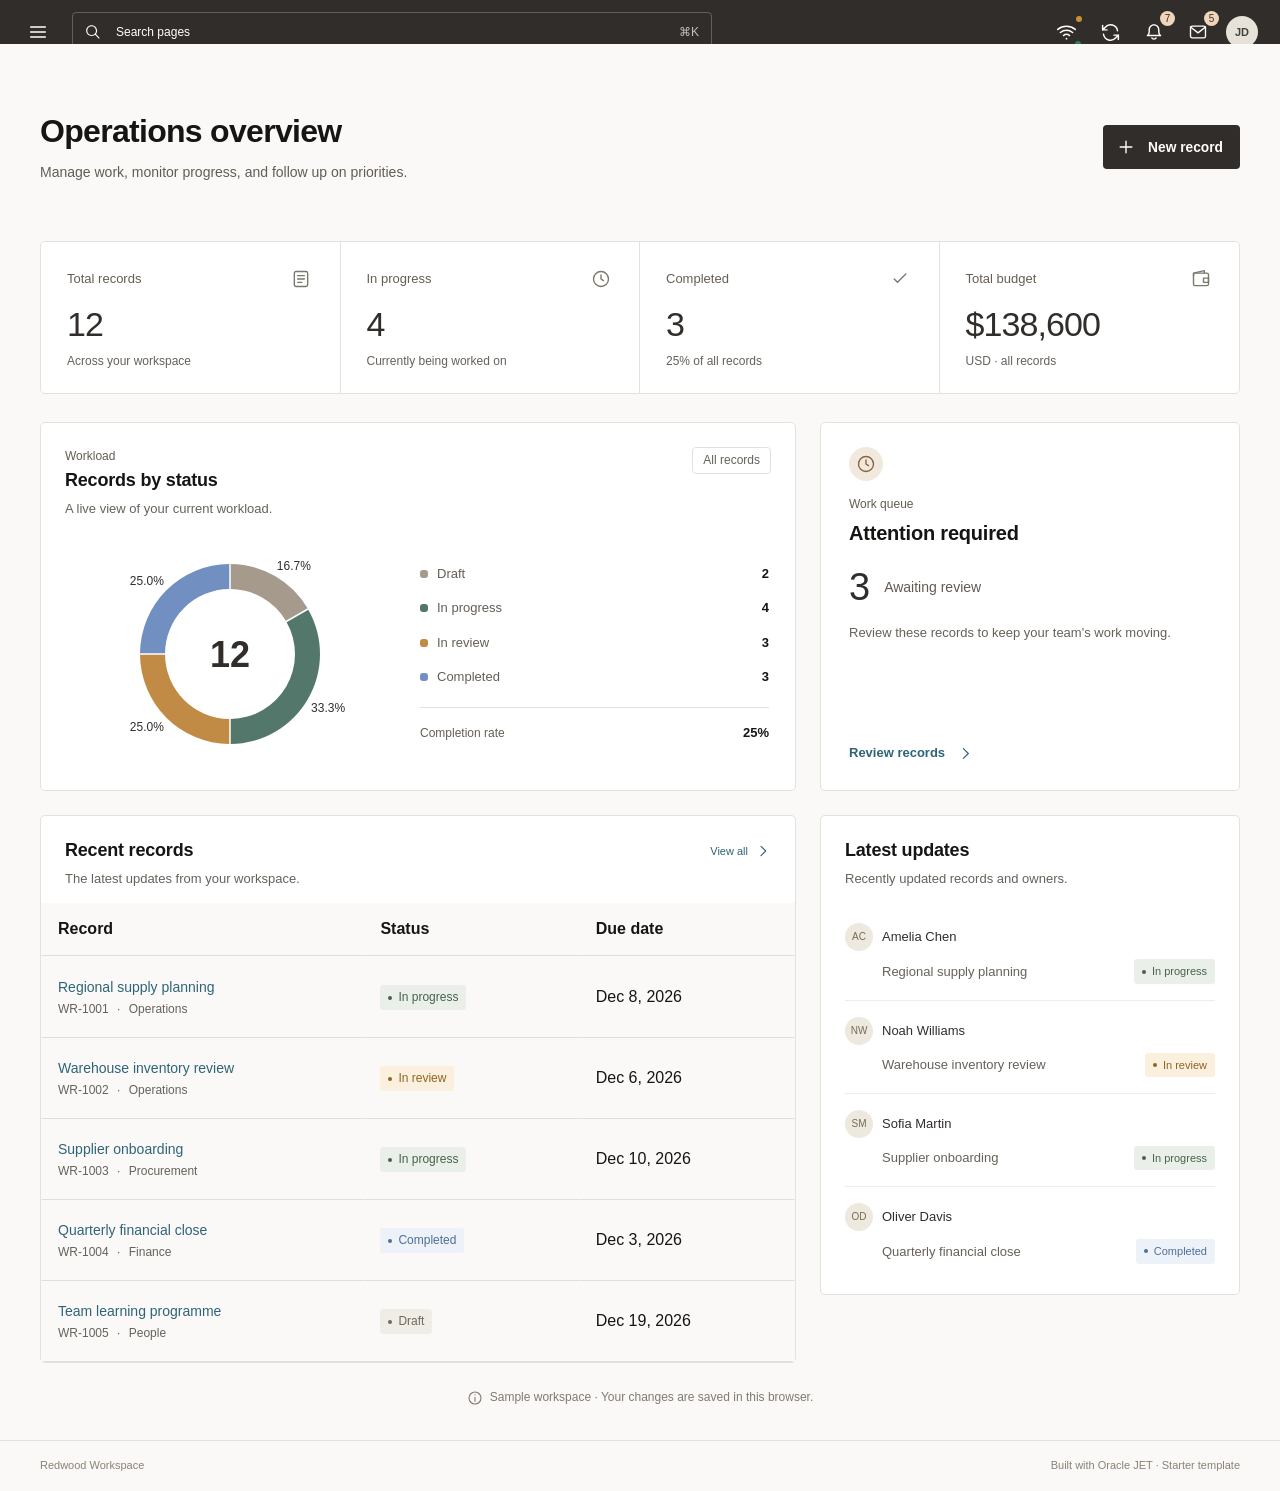
==== index.html @ 98ca3043 "Update Oracle JET Redwood PWA release" ====
<!doctype html><html lang="en-us"><head><title>Redwood Workspace</title><meta charset="UTF-8"/><meta name="viewport" content="viewport-fit=cover,width=device-width,initial-scale=1"/><meta name="description" content="A responsive Oracle JET Redwood workspace with dashboard, records, and forms."/><meta name="theme-color" content="#1e3133"/><script>try{var p=JSON.parse(localStorage.getItem('redwood-workspace.suite.v1')||'null');var t=p&&p.preferences&&p.preferences.theme;var dark=t==='dark'||t==='system'&&matchMedia('(prefers-color-scheme: dark)').matches;document.documentElement.dataset.workspaceTheme=dark?'dark':'light';if(dark)document.documentElement.classList.add('oj-color-invert','oj-c-colorscheme-dark');}catch(e){}</script><meta name="apple-mobile-web-app-capable" content="yes"/><meta name="apple-mobile-web-app-status-bar-style" content="default"/><meta name="apple-mobile-web-app-title" content="Redwood"/><link rel="manifest" href="manifest.webmanifest"/><link rel="apple-touch-icon" href="icons/apple-touch-icon.png"/><link rel="icon" href="styles/images/JET-Favicon-Red-32x32.png" type="image/x-icon"/><link rel="stylesheet" type="text/css" href="styles/redwood/21.1.0/web/redwood.min.css">
<link rel="stylesheet" type="text/css" href="styles/theme-redwood/21.1.0/web/theme.css">

<link rel="stylesheet" type="text/css" href="styles/app.css"><link href="styles/main.738ebd0e4f862384c0f3.css" rel="stylesheet"></head><body class="oj-web-applayout-body" data-oj-binding-provider="none"><app-root></app-root><script defer="defer" src="js/runtime.42e0668cd2283ac7a140.js"></script><script defer="defer" src="js/main.8e38549cc2ce8a6f23c4.js"></script></body></html>
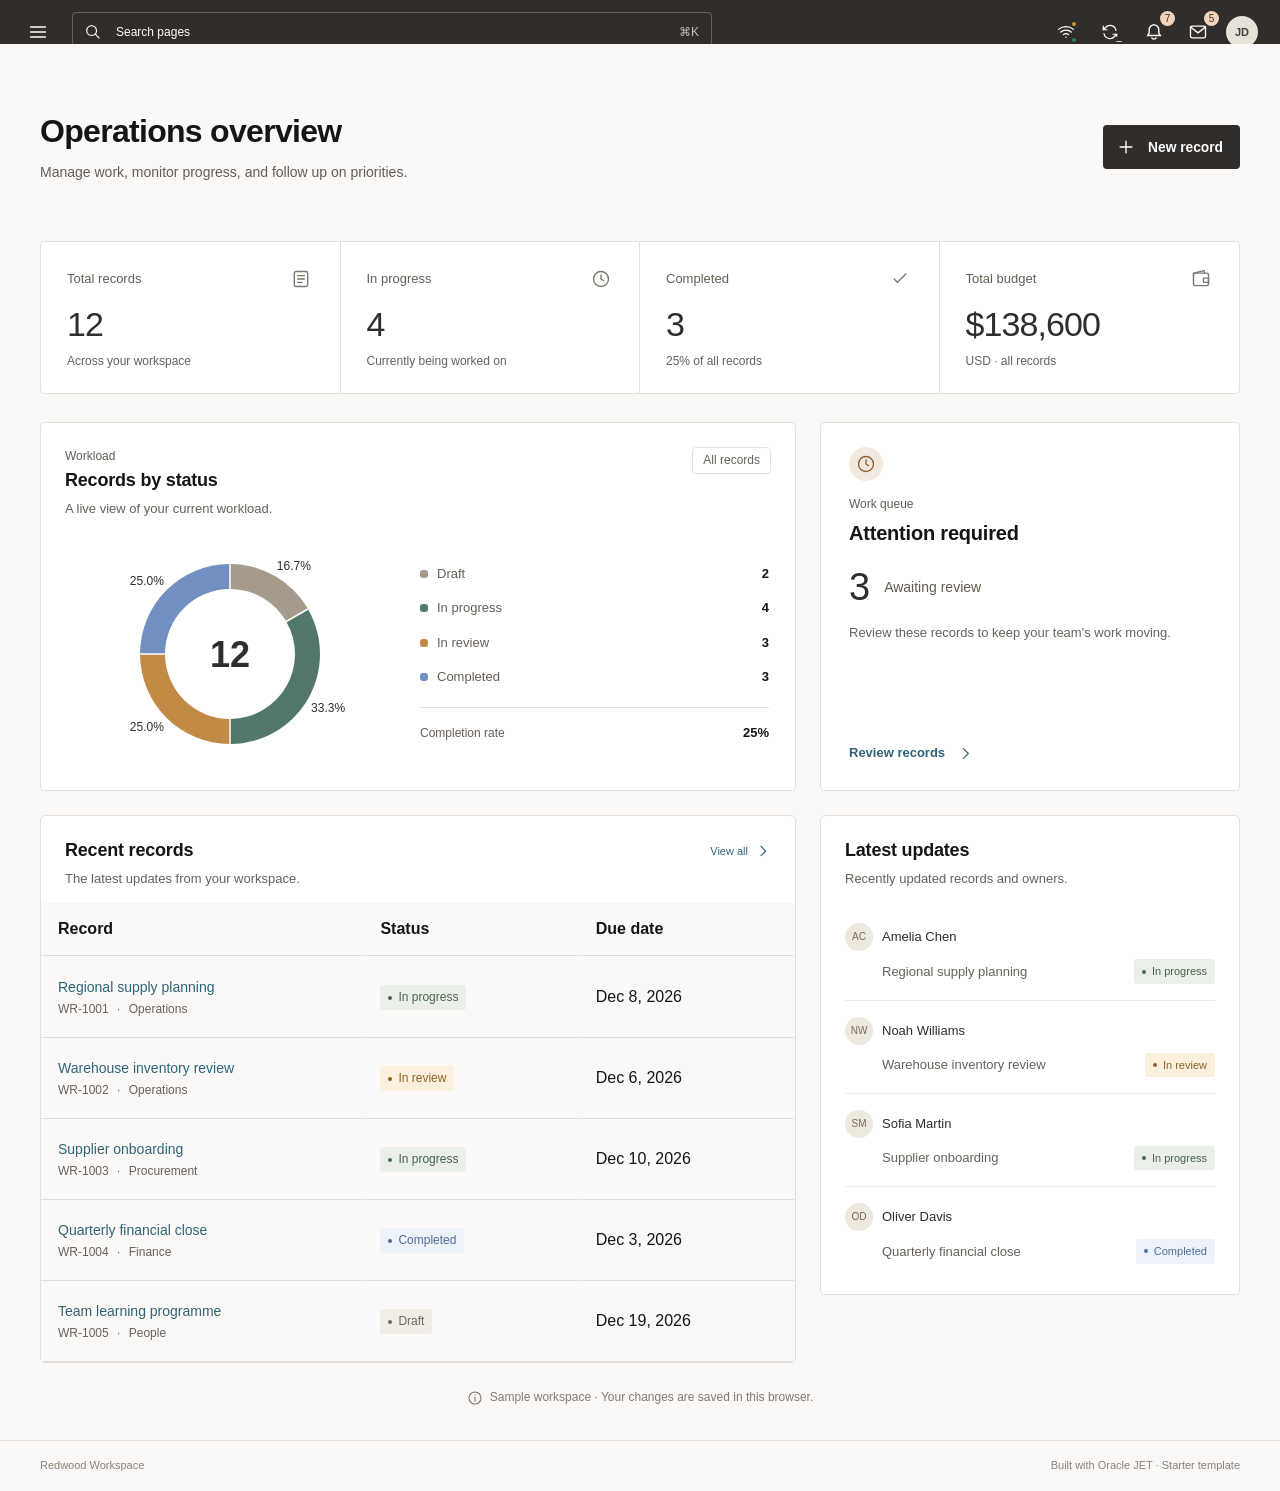
==== commit 9ba259b5: "Update Oracle JET Redwood PWA release" ====
--- a/index.html
+++ b/index.html
@@ -1,4 +1,4 @@
 <!doctype html><html lang="en-us"><head><title>Redwood Workspace</title><meta charset="UTF-8"/><meta name="viewport" content="viewport-fit=cover,width=device-width,initial-scale=1"/><meta name="description" content="A responsive Oracle JET Redwood workspace with dashboard, records, and forms."/><meta name="theme-color" content="#1e3133"/><script>try{var p=JSON.parse(localStorage.getItem('redwood-workspace.suite.v1')||'null');var t=p&&p.preferences&&p.preferences.theme;var dark=t==='dark'||t==='system'&&matchMedia('(prefers-color-scheme: dark)').matches;document.documentElement.dataset.workspaceTheme=dark?'dark':'light';if(dark)document.documentElement.classList.add('oj-color-invert','oj-c-colorscheme-dark');}catch(e){}</script><meta name="apple-mobile-web-app-capable" content="yes"/><meta name="apple-mobile-web-app-status-bar-style" content="default"/><meta name="apple-mobile-web-app-title" content="Redwood"/><link rel="manifest" href="manifest.webmanifest"/><link rel="apple-touch-icon" href="icons/apple-touch-icon.png"/><link rel="icon" href="styles/images/JET-Favicon-Red-32x32.png" type="image/x-icon"/><link rel="stylesheet" type="text/css" href="styles/redwood/21.1.0/web/redwood.min.css">
 <link rel="stylesheet" type="text/css" href="styles/theme-redwood/21.1.0/web/theme.css">
 
-<link rel="stylesheet" type="text/css" href="styles/app.css"><link href="styles/main.738ebd0e4f862384c0f3.css" rel="stylesheet"></head><body class="oj-web-applayout-body" data-oj-binding-provider="none"><app-root></app-root><script defer="defer" src="js/runtime.42e0668cd2283ac7a140.js"></script><script defer="defer" src="js/main.8e38549cc2ce8a6f23c4.js"></script></body></html>+<link rel="stylesheet" type="text/css" href="styles/app.css"><link href="styles/main.97246c1ba7ed27d0714a.css" rel="stylesheet"></head><body class="oj-web-applayout-body" data-oj-binding-provider="none"><app-root></app-root><script defer="defer" src="js/runtime.882cce01d57d46db6272.js"></script><script defer="defer" src="js/main.e384c6ebfdd7d2a6d612.js"></script></body></html>
--- a/styles/main.97246c1ba7ed27d0714a.css
+++ b/styles/main.97246c1ba7ed27d0714a.css
@@ -0,0 +1,149 @@
+.LayerHostStyles_baseStyle__f93kxw0{position:absolute;left:0;right:0;top:0}
+.LayerStyles_baseStyle__g9p4b90{position:relative}.LayerStyles_tooltipPriorityStyle__g9p4b91{z-index:800}.LayerStyles_popupPriorityStyle__g9p4b92{z-index:1000}.LayerStyles_dialogPriorityStyle__g9p4b93{z-index:1050}.LayerStyles_messagesPriorityStyle__g9p4b94{z-index:2000}
+.ModalStyles_baseStyle__1src2tr0{position:fixed;top:0;right:0;bottom:0;left:0}.ModalStyles_backdropStyle__1src2tr1{position:absolute;top:0;right:0;bottom:0;left:0}.ModalStyles_backdropScrimStyle__1src2tr2{background-color:var(--oj-c-overlay-scrim)}.ModalStyles_backdropTransparentStyle__1src2tr3{background-color:transparent}
+.FocusTrackerStyles_baseStyle__1g9mhde0{background-color:inherit;display:contents}.FocusTrackerStyles_baseStyle__1g9mhde0>*{margin-top:0 !important;margin-bottom:0 !important;margin-left:0 !important;margin-right:0 !important}.FocusTrackerStyles_guardStyle__1g9mhde1{height:0px;left:0;position:fixed;top:0;width:1px}
+.DrawerPopupStyles_baseStyle__rsgy7b0{--oj-current-bg-color: var(--oj-c-drawer-popup-overlay-drawer-background-color);position:fixed;overflow-y:auto;background-color:var(--oj-c-drawer-popup-overlay-drawer-background-color);touch-action:none}.DrawerPopupStyles_visibilityHidden__rsgy7b1{visibility:hidden}.DrawerPopupStyles_visibilityVisible__rsgy7b2{visibility:visible}
+.DrawerPopupVariants_multiVariantStyles_placement_left__ajbar40{box-shadow:.3rem 0 1.5rem rgba(var(--oj-c-boxshadow-shadowcolor), 0.05);top:0;bottom:0;left:0}.DrawerPopupVariants_multiVariantStyles_placement_right__ajbar41{box-shadow:-0.3rem 0 1.5rem rgba(var(--oj-c-boxshadow-shadowcolor), 0.05);top:0;bottom:0;right:0}.DrawerPopupVariants_multiVariantStyles_placement_bottom__ajbar42{box-shadow:0 -0.3rem .3rem 0 rgba(var(--oj-c-boxshadow-shadowcolor), 0.05);bottom:0;left:0;right:0}.DrawerPopupVariants_multiVariantStyles_displayModeHorizontal_overlay__ajbar45{max-width:90vw;min-width:320px}.DrawerPopupVariants_multiVariantStyles_displayModeHorizontal_fullOverlay__ajbar46{width:100%;max-width:100%}
+oj-c-drawer-popup:not(.oj-complete){visibility:hidden}oj-c-drawer-popup{display:none}oj-c-drawer-popup[hidden]{display:none}
+.ImageVars_bloomImages__odczjte{--bloomImageVars_continuousBorder__odczjtc: url(../styles/dynamicImages/ac462b56137592d24b74.svg);--bloomImageVars_buttonContinuousBorder__odczjtd: url(../styles/dynamicImages/03d6f432c308377bf9ad.svg)}.ImageVars_globalImages__odczjtf{--imageVars_avatarPattern0__odczjt0: url(../styles/dynamicImages/d220a4401e4dc2e8ffdb.png);--imageVars_avatarPattern1__odczjt1: url(../styles/dynamicImages/37f41d449f8594649144.png);--imageVars_avatarPattern2__odczjt2: url(../styles/dynamicImages/1538db98a2b1540d5f3a.png);--imageVars_avatarPattern3__odczjt3: url(../styles/dynamicImages/5389485f94f8f4514a71.png);--imageVars_avatarPattern4__odczjt4: url(../styles/dynamicImages/49683f8be1cc8f85adb1.png);--imageVars_avatarPattern5__odczjt5: url(../styles/dynamicImages/c133225a955061600732.png);--imageVars_avatarPattern6__odczjt6: url(../styles/dynamicImages/96119d47ab31e3fd8ed9.png);--imageVars_avatarPattern7__odczjt7: url(../styles/dynamicImages/e1c7444590a1f657832f.png);--imageVars_avatarPattern8__odczjt8: url(../styles/dynamicImages/657e33336ec8194cec9e.png);--imageVars_avatarPattern9__odczjt9: url(../styles/dynamicImages/9eb5ffa457cb008fcbdf.png);--imageVars_sparkleImg__odczjta: url(../styles/dynamicImages/e1376639604562dec918.gif);--imageVars_dialogTexture08__odczjtb: url([data-uri])}
+.BaseButtonStyles_styles_base__jvi3ds0{cursor:var(--oj-c-cursor-clickable);box-sizing:border-box;position:relative}.BaseButtonStyles_styles_styled__jvi3ds1{align-items:center;border-style:solid;border-width:1px;box-sizing:border-box;display:inline-block;font-family:inherit;justify-content:center;overflow-x:hidden;overflow-y:hidden;padding-top:0;padding-bottom:0;pointer-events:auto;text-overflow:ellipsis;vertical-align:top;-webkit-tap-highlight-color:rgba(0, 0, 0, 0);white-space:nowrap;border-radius:var(--oj-c-base-button-border-radius);font-weight:var(--oj-c-body-md-font-weight-semibold)}.BaseButtonStyles_styles_styled__jvi3ds1:focus{outline-style:none}.BaseButtonStyles_styles_styledOutline__jvi3ds2:focus-visible{border:none;padding-bottom:1px;padding-top:1px}.BaseButtonStyles_styles_styledOutline__jvi3ds2:focus-visible::after{content:"";border-color:var(--oj-current-bg-color, var(--oj-c-page-background-neutral0));border-radius:var(--oj-c-base-button-border-radius);border-style:solid;border-width:calc(var(--oj-c-keyboard-outline-width) + 1px);display:block;inset:0;outline-color:var(--oj-c-keyboard-outline-color);outline-offset:calc(-1*var(--oj-c-keyboard-outline-width));outline-style:var(--oj-c-keyboard-outline-style);outline-width:var(--oj-c-keyboard-outline-width);pointer-events:none;position:absolute}.BaseButtonStyles_styles_styledOutline__jvi3ds2:has(input:focus-visible){border:none;padding-bottom:1px;padding-top:1px}.BaseButtonStyles_styles_styledOutline__jvi3ds2:has(input:focus-visible)::after{content:"";border-color:var(--oj-current-bg-color, var(--oj-c-page-background-neutral0));border-radius:var(--oj-c-base-button-border-radius);border-style:solid;border-width:calc(var(--oj-c-keyboard-outline-width) + 1px);display:block;inset:0;outline-color:var(--oj-c-keyboard-outline-color);outline-offset:calc(-1*var(--oj-c-keyboard-outline-width));outline-style:var(--oj-c-keyboard-outline-style);outline-width:var(--oj-c-keyboard-outline-width);pointer-events:none;position:absolute}.BaseButtonStyles_styles_forcedStyledOutline__jvi3ds3{border:none;padding-bottom:1px;padding-top:1px}.BaseButtonStyles_styles_forcedStyledOutline__jvi3ds3::after{content:"";border-color:var(--oj-current-bg-color, var(--oj-c-page-background-neutral0));border-radius:var(--oj-c-base-button-border-radius);border-style:solid;border-width:calc(var(--oj-c-keyboard-outline-width) + 1px);display:block;inset:0;outline-color:var(--oj-c-keyboard-outline-color);outline-offset:calc(-1*var(--oj-c-keyboard-outline-width));outline-style:var(--oj-c-keyboard-outline-style);outline-width:var(--oj-c-keyboard-outline-width);pointer-events:none;position:absolute}.BaseButtonStyles_styles_styledOutlineButtonset__jvi3ds4:focus-visible{z-index:2;border:none;padding-bottom:1px;padding-top:1px}.BaseButtonStyles_styles_styledOutlineButtonset__jvi3ds4:focus-visible::after{content:"";border-color:var(--oj-current-bg-color, var(--oj-c-page-background-neutral0));border-radius:var(--oj-c-base-button-border-radius);border-style:solid;border-width:calc(var(--oj-c-keyboard-outline-width) + 1px);display:block;inset:0;outline-color:var(--oj-c-keyboard-outline-color);outline-offset:calc(-1*var(--oj-c-keyboard-outline-width));outline-style:var(--oj-c-keyboard-outline-style);outline-width:var(--oj-c-keyboard-outline-width);pointer-events:none;position:absolute}.BaseButtonStyles_styles_styledOutlineButtonset__jvi3ds4:has(input:focus-visible){z-index:2;border:none;padding-bottom:1px;padding-top:1px}.BaseButtonStyles_styles_styledOutlineButtonset__jvi3ds4:has(input:focus-visible)::after{content:"";border-color:var(--oj-current-bg-color, var(--oj-c-page-background-neutral0));border-radius:var(--oj-c-base-button-border-radius);border-style:solid;border-width:calc(var(--oj-c-keyboard-outline-width) + 1px);display:block;inset:0;outline-color:var(--oj-c-keyboard-outline-color);outline-offset:calc(-1*var(--oj-c-keyboard-outline-width));outline-style:var(--oj-c-keyboard-outline-style);outline-width:var(--oj-c-keyboard-outline-width);pointer-events:none;position:absolute}.BaseButtonStyles_styles_forcedStyledOutlineButtonset__jvi3ds5:focus{z-index:2;border:none;padding-bottom:1px;padding-top:1px}.BaseButtonStyles_styles_forcedStyledOutlineButtonset__jvi3ds5:focus::after{content:"";border-color:var(--oj-current-bg-color, var(--oj-c-page-background-neutral0));border-radius:var(--oj-c-base-button-border-radius);border-style:solid;border-width:calc(var(--oj-c-keyboard-outline-width) + 1px);display:block;inset:0;outline-color:var(--oj-c-keyboard-outline-color);outline-offset:calc(-1*var(--oj-c-keyboard-outline-width));outline-style:var(--oj-c-keyboard-outline-style);outline-width:var(--oj-c-keyboard-outline-width);pointer-events:none;position:absolute}.BaseButtonStyles_styles_forcedStyledOutlineButtonset__jvi3ds5:has(input:focus){z-index:2;border:none;padding-bottom:1px;padding-top:1px}.BaseButtonStyles_styles_forcedStyledOutlineButtonset__jvi3ds5:has(input:focus)::after{content:"";border-color:var(--oj-current-bg-color, var(--oj-c-page-background-neutral0));border-radius:var(--oj-c-base-button-border-radius);border-style:solid;border-width:calc(var(--oj-c-keyboard-outline-width) + 1px);display:block;inset:0;outline-color:var(--oj-c-keyboard-outline-color);outline-offset:calc(-1*var(--oj-c-keyboard-outline-width));outline-style:var(--oj-c-keyboard-outline-style);outline-width:var(--oj-c-keyboard-outline-width);pointer-events:none;position:absolute}.BaseButtonStyles_styles_forcedMinButtonset__jvi3ds6:focus{padding-inline-start:1px !important;padding-inline-end:1px !important}.BaseButtonStyles_styles_forcedMinButtonset__jvi3ds6:has(input:focus){padding-inline-start:1px !important;padding-inline-end:1px !important}.BaseButtonStyles_styles_min__jvi3ds7{padding-inline-start:unset !important;padding-inline-end:unset !important}.BaseButtonStyles_styles_min__jvi3ds7:focus-visible{padding-inline-start:1px !important;padding-inline-end:1px !important}.BaseButtonStyles_styles_min__jvi3ds7:has(input:focus-visible){padding-inline-start:1px !important;padding-inline-end:1px !important}.BaseButtonStyles_styles_minContainer__jvi3ds8{padding-inline-start:unset !important;padding-inline-end:unset !important}.BaseButtonStyles_styles_fill__jvi3ds9{width:100%}.BaseButtonStyles_styles_spanOnly__jvi3dsa{display:inline-flex}.BaseButtonStyles_styles_embedded__jvi3dsb{height:100%;display:inline-flex}.BaseButtonStyles_styles_embedded__jvi3dsb:focus-visible{outline-style:none}.BaseButtonStyles_styles_noBorderStart__jvi3dsc{border-inline-start-width:0px}.BaseButtonStyles_styles_noBorderEnd__jvi3dsd{border-inline-end-width:0px}.BaseButtonStyles_styles_noBorderStartButtonset__jvi3dse{position:relative;z-index:0;margin-inline-start:-1px}.BaseButtonStyles_styles_noBorderEndButtonset__jvi3dsf{position:relative;z-index:0}.BaseButtonStyles_styles_unselectedBorderEnd__jvi3dsg{border-inline-end-color:transparent}.BaseButtonStyles_styles_unselectedBorderStart__jvi3dsh{border-inline-start-color:transparent}.BaseButtonStyles_styles_noBorderRadiusStart__jvi3dsi{border-start-start-radius:0;border-end-start-radius:0}.BaseButtonStyles_styles_noBorderRadiusStart__jvi3dsi:focus-visible::after{border-start-start-radius:0;border-end-start-radius:0}.BaseButtonStyles_styles_noBorderRadiusStart__jvi3dsi:has(input:focus-visible)::after{border-start-start-radius:0;border-end-start-radius:0}.BaseButtonStyles_styles_forcedNoBorderRadiusStartButtonset__jvi3dsj:focus::after{border-start-start-radius:0;border-end-start-radius:0}.BaseButtonStyles_styles_forcedNoBorderRadiusStartButtonset__jvi3dsj:has(input:focus)::after{border-start-start-radius:0;border-end-start-radius:0}.BaseButtonStyles_styles_noBorderRadiusEnd__jvi3dsk{border-end-end-radius:0;border-start-end-radius:0}.BaseButtonStyles_styles_noBorderRadiusEnd__jvi3dsk:focus-visible::after{border-start-end-radius:0;border-end-end-radius:0}.BaseButtonStyles_styles_noBorderRadiusEnd__jvi3dsk:has(input:focus-visible)::after{border-start-end-radius:0;border-end-end-radius:0}.BaseButtonStyles_styles_forcedNoBorderRadiusEndButtonset__jvi3dsl:focus::after{border-start-end-radius:0;border-end-end-radius:0}.BaseButtonStyles_styles_forcedNoBorderRadiusEndButtonset__jvi3dsl:has(input:focus)::after{border-start-end-radius:0;border-end-end-radius:0}.BaseButtonStyles_styles_inputLabel__jvi3dsm{cursor:inherit;display:inline-flex;align-items:center;justify-content:center;width:100%;height:100%}.BaseButtonStyles_styles_widthEqual__jvi3dsn{flex:1;overflow:hidden}.BaseButtonStyles_styles_widthAuto__jvi3dso{flex:auto}.BaseButtonStyles_styles_noUserSelect__jvi3dsp{-webkit-user-select:none;-moz-user-select:none;user-select:none}.BaseButtonStyles_styles_bottom__jvi3dsq{border-inline-start-width:0;border-right-width:0;border-block-end-width:0;width:100%;border-top-left-radius:0;border-top-right-radius:0;border-bottom-left-radius:inherit;border-bottom-right-radius:inherit;padding-bottom:unset !important}.BaseButtonStyles_styles_bottom__jvi3dsq:focus-visible::after{border-top-left-radius:0;border-top-right-radius:0;border-bottom-left-radius:inherit;border-bottom-right-radius:inherit}.BaseButtonStyles_styles_bottom__jvi3dsq:has(input:focus-visible)::after{border-top-left-radius:0;border-top-right-radius:0;border-bottom-left-radius:inherit;border-bottom-right-radius:inherit}.BaseButtonStyles_styles_forcedBottomButtonset__jvi3dsr:focus::after{border-top-left-radius:0;border-top-right-radius:0;border-bottom-left-radius:inherit;border-bottom-right-radius:inherit}.BaseButtonStyles_styles_forcedBottomButtonset__jvi3dsr:has(input:focus)::after{border-top-left-radius:0;border-top-right-radius:0;border-bottom-left-radius:inherit;border-bottom-right-radius:inherit}.BaseButtonStyles_styles_notInteractive__jvi3dss{cursor:default}.BaseButtonStyles_styles_newStackingContext__jvi3dst{z-index:0}.BaseButtonStyles_styles_variants_outlined_base__jvi3dsu{background-color:var(--oj-c-base-button-variants-outlined-base-background-color);border-color:var(--oj-c-base-button-variants-outlined-base-border-color);color:var(--oj-c-base-button-variants-outlined-base-color)}.BaseButtonStyles_styles_variants_outlined_hiddenLabel__jvi3dsv{color:var(--oj-c-base-button-variants-outlined-base-background-color)}.BaseButtonStyles_styles_variants_outlined_disabled__jvi3dsw{background-color:var(--oj-c-base-button-variants-outlined-disabled-background-color);border-color:var(--oj-c-base-button-variants-outlined-disabled-border-color);color:var(--oj-c-base-button-variants-outlined-disabled-color);cursor:not-allowed}.BaseButtonStyles_styles_variants_outlined_hover__jvi3dsx:not(:active){background-image:linear-gradient(var(--oj-c-base-button-variants-outlined-hover-background-overlay-color), var(--oj-c-base-button-variants-outlined-hover-background-overlay-color));border-color:var(--oj-c-border-enabled)}.BaseButtonStyles_styles_variants_outlined_active__jvi3dsy{background-image:linear-gradient(var(--oj-c-base-button-variants-outlined-active-background-overlay-color), var(--oj-c-base-button-variants-outlined-active-background-overlay-color));border-color:var(--oj-c-border-enabled);color:var(--oj-c-text-icon-primary)}.BaseButtonStyles_styles_variants_outlined_selected__jvi3dsz{background-color:var(--oj-c-surface-selected);border-color:var(--oj-c-border-selected);z-index:1}.BaseButtonStyles_styles_variants_outlined_selectedDisabled__jvi3ds10{background-color:var(--oj-c-surface-disabled)}.BaseButtonStyles_styles_variants_outlined_container__jvi3ds15{background-color:transparent;border-style:hidden;cursor:none;display:flex}.BaseButtonStyles_styles_variants_outlined_buttonSetItem__jvi3ds16{border-inline-start-color:transparent;border-inline-start-width:1px}.BaseButtonStyles_styles_variants_outlined_buttonSetItemSelected__jvi3ds17{border-inline-start-color:var(--oj-c-border-selected);border-inline-start-width:1px}.BaseButtonStyles_styles_variants_outlined_buttonSetItemDisabled__jvi3ds18{border-inline-start-color:var(--oj-c-base-button-variants-outlined-disabled-border-color);border-inline-start-width:1px}.BaseButtonStyles_styles_variants_callToAction_base__jvi3ds19{background-color:var(--oj-c-base-button-variants-call-to-action-base-background-color);border-color:var(--oj-c-base-button-variants-call-to-action-base-border-color);color:var(--oj-c-base-button-variants-call-to-action-base-color)}.BaseButtonStyles_styles_variants_callToAction_hiddenLabel__jvi3ds1a{color:transparent}.BaseButtonStyles_styles_variants_callToAction_disabled__jvi3ds1b{background-color:var(--oj-c-base-button-variants-call-to-action-disabled-background-color);border-color:var(--oj-c-base-button-variants-call-to-action-disabled-border-color);color:var(--oj-c-base-button-variants-call-to-action-disabled-color);cursor:not-allowed}.BaseButtonStyles_styles_variants_callToAction_hover__jvi3ds1c:not(:active){background-image:linear-gradient(var(--oj-c-base-button-variants-call-to-action-hover-background-overlay-color), var(--oj-c-base-button-variants-call-to-action-hover-background-overlay-color));border-color:transparent}.BaseButtonStyles_styles_variants_callToAction_active__jvi3ds1d{background-image:linear-gradient(var(--oj-c-base-button-variants-call-to-action-active-background-overlay-color), var(--oj-c-base-button-variants-call-to-action-active-background-overlay-color));border-color:transparent;color:var(--oj-c-text-icon-inverse)}.BaseButtonStyles_styles_variants_callToAction_container__jvi3ds1g{background-color:transparent;border-style:hidden;cursor:none;display:flex}.BaseButtonStyles_styles_variants_borderless_base__jvi3ds1h{background-color:var(--oj-c-base-button-variants-borderless-base-background-color);border-color:var(--oj-c-base-button-variants-borderless-base-border-color);color:var(--oj-c-base-button-variants-borderless-base-color)}.BaseButtonStyles_styles_variants_borderless_hiddenLabel__jvi3ds1i{color:var(--oj-c-base-button-variants-borderless-base-background-color)}.BaseButtonStyles_styles_variants_borderless_disabled__jvi3ds1j{background-color:var(--oj-c-base-button-variants-borderless-disabled-background-color);border-color:var(--oj-c-base-button-variants-borderless-disabled-border-color);color:var(--oj-c-base-button-variants-borderless-disabled-color);cursor:not-allowed}.BaseButtonStyles_styles_variants_borderless_hover__jvi3ds1k:not(:active){background-image:linear-gradient(var(--oj-c-base-button-variants-borderless-hover-background-overlay-color), var(--oj-c-base-button-variants-borderless-hover-background-overlay-color));border-color:transparent}.BaseButtonStyles_styles_variants_borderless_active__jvi3ds1l{background-image:linear-gradient(var(--oj-c-base-button-variants-borderless-active-background-overlay-color), var(--oj-c-base-button-variants-borderless-active-background-overlay-color));border-color:transparent;color:var(--oj-c-text-icon-primary)}.BaseButtonStyles_styles_variants_borderless_selected__jvi3ds1m{background-color:var(--oj-c-surface-selected);border-color:var(--oj-c-border-selected)}.BaseButtonStyles_styles_variants_borderless_selectedDisabled__jvi3ds1n{background-color:var(--oj-c-surface-disabled)}.BaseButtonStyles_styles_variants_borderless_container__jvi3ds1s{background-color:transparent;border-style:hidden;cursor:none;display:flex}.BaseButtonStyles_styles_variants_borderless_buttonSetItem__jvi3ds1t{margin-inline-start:var(--oj-c-size-units, 0.25rem)}.BaseButtonStyles_styles_variants_ghost_base__jvi3ds1u{background-color:var(--oj-c-base-button-variants-ghost-base-background-color);border-color:var(--oj-c-base-button-variants-ghost-base-border-color);color:var(--oj-c-base-button-variants-ghost-base-color)}.BaseButtonStyles_styles_variants_ghost_hiddenLabel__jvi3ds1v{color:var(--oj-c-base-button-variants-ghost-base-background-color)}.BaseButtonStyles_styles_variants_ghost_disabled__jvi3ds1w{background-color:var(--oj-c-base-button-variants-ghost-disabled-background-color);border-color:var(--oj-c-base-button-variants-ghost-disabled-border-color);color:var(--oj-c-base-button-variants-ghost-disabled-color);cursor:not-allowed}.BaseButtonStyles_styles_variants_ghost_hover__jvi3ds1x:not(:active){background-image:linear-gradient(var(--oj-c-base-button-variants-ghost-hover-background-overlay-color), var(--oj-c-base-button-variants-ghost-hover-background-overlay-color));border-color:transparent;color:var(--oj-c-text-icon-secondary)}.BaseButtonStyles_styles_variants_ghost_active__jvi3ds1y{background-image:linear-gradient(var(--oj-c-base-button-variants-ghost-active-background-overlay-color), var(--oj-c-base-button-variants-ghost-active-background-overlay-color));border-color:transparent;color:var(--oj-c-text-icon-secondary)}.BaseButtonStyles_styles_variants_ghost_container__jvi3ds21{background-color:transparent;border-style:hidden;cursor:none;display:flex}.BaseButtonStyles_styles_variants_solid_base__jvi3ds22{background-color:var(--oj-c-base-button-variants-solid-base-background-color);border-color:var(--oj-c-base-button-variants-solid-base-border-color);color:var(--oj-c-base-button-variants-solid-base-color)}.BaseButtonStyles_styles_variants_solid_hiddenLabel__jvi3ds23{color:transparent}.BaseButtonStyles_styles_variants_solid_disabled__jvi3ds24{background-color:var(--oj-c-base-button-variants-solid-disabled-background-color);border-color:var(--oj-c-base-button-variants-solid-disabled-border-color);color:var(--oj-c-base-button-variants-solid-disabled-color);cursor:not-allowed}.BaseButtonStyles_styles_variants_solid_hover__jvi3ds25:not(:active){background-image:linear-gradient(var(--oj-c-base-button-variants-solid-hover-background-overlay-color), var(--oj-c-base-button-variants-solid-hover-background-overlay-color));border-color:transparent}.BaseButtonStyles_styles_variants_solid_active__jvi3ds26{background-image:linear-gradient(var(--oj-c-base-button-variants-solid-active-background-overlay-color), var(--oj-c-base-button-variants-solid-active-background-overlay-color));border-color:transparent;color:var(--oj-c-text-icon-primary)}.BaseButtonStyles_styles_variants_solid_container__jvi3ds29{background-color:transparent;border-style:hidden;cursor:none;display:flex}.BaseButtonStyles_styles_variants_danger_base__jvi3ds2a{background-color:var(--oj-c-base-button-variants-danger-base-background-color);border-color:var(--oj-c-base-button-variants-danger-base-border-color);color:var(--oj-c-base-button-variants-danger-base-color)}.BaseButtonStyles_styles_variants_danger_hiddenLabel__jvi3ds2b{color:transparent}.BaseButtonStyles_styles_variants_danger_disabled__jvi3ds2c{background-color:var(--oj-c-base-button-variants-danger-disabled-background-color);border-color:var(--oj-c-base-button-variants-danger-disabled-border-color);color:var(--oj-c-base-button-variants-danger-disabled-color);cursor:not-allowed}.BaseButtonStyles_styles_variants_danger_hover__jvi3ds2d:not(:active){background-image:linear-gradient(var(--oj-c-base-button-variants-danger-hover-background-overlay-color), var(--oj-c-base-button-variants-danger-hover-background-overlay-color));border-color:transparent}.BaseButtonStyles_styles_variants_danger_active__jvi3ds2e{background-image:linear-gradient(var(--oj-c-base-button-variants-danger-active-background-overlay-color), var(--oj-c-base-button-variants-danger-active-background-overlay-color));border-color:transparent;color:var(--oj-c-text-icon-on-color)}.BaseButtonStyles_styles_variants_danger_container__jvi3ds2h{background-color:transparent;border-style:hidden;cursor:none;display:flex}.BaseButtonStyles_styles_sizes_xs__jvi3ds2i{height:var(--oj-c-base-button-sizes-xs-height);min-width:var(--oj-c-base-button-sizes-xs-height);padding-inline-start:var(--oj-c-base-button-sizes-xs-text-to-edge-padding);padding-inline-end:var(--oj-c-base-button-sizes-xs-text-to-edge-padding);font-size:var(--oj-c-base-button-font-size)}.BaseButtonStyles_styles_sizes_xs__jvi3ds2i:focus-visible{padding-inline-start:calc(var(--oj-c-base-button-sizes-xs-text-to-edge-padding) + 1px);padding-inline-end:calc(var(--oj-c-base-button-sizes-xs-text-to-edge-padding) + 1px)}.BaseButtonStyles_styles_sizes_xs__jvi3ds2i:has(input:focus-visible){padding-inline-start:calc(var(--oj-c-base-button-sizes-xs-text-to-edge-padding) + 1px);padding-inline-end:calc(var(--oj-c-base-button-sizes-xs-text-to-edge-padding) + 1px)}.BaseButtonStyles_styles_sizes_forcedXsButtonset__jvi3ds2j:focus{padding-inline-start:calc(var(--oj-c-base-button-sizes-xs-text-to-edge-padding) + 1px);padding-inline-end:calc(var(--oj-c-base-button-sizes-xs-text-to-edge-padding) + 1px)}.BaseButtonStyles_styles_sizes_forcedXsButtonset__jvi3ds2j:has(input:focus){padding-inline-start:calc(var(--oj-c-base-button-sizes-xs-text-to-edge-padding) + 1px);padding-inline-end:calc(var(--oj-c-base-button-sizes-xs-text-to-edge-padding) + 1px)}.BaseButtonStyles_styles_sizes_sm__jvi3ds2k{height:var(--oj-c-base-button-sizes-sm-height);min-width:var(--oj-c-base-button-sizes-sm-height);padding-inline-start:var(--oj-c-base-button-sizes-sm-text-to-edge-padding);padding-inline-end:var(--oj-c-base-button-sizes-sm-text-to-edge-padding);font-size:var(--oj-c-base-button-font-size)}.BaseButtonStyles_styles_sizes_sm__jvi3ds2k:focus-visible{padding-inline-start:calc(var(--oj-c-base-button-sizes-sm-text-to-edge-padding) + 1px);padding-inline-end:calc(var(--oj-c-base-button-sizes-sm-text-to-edge-padding) + 1px)}.BaseButtonStyles_styles_sizes_sm__jvi3ds2k:has(input:focus-visible){padding-inline-start:calc(var(--oj-c-base-button-sizes-sm-text-to-edge-padding) + 1px);padding-inline-end:calc(var(--oj-c-base-button-sizes-sm-text-to-edge-padding) + 1px)}.BaseButtonStyles_styles_sizes_forcedSmButtonset__jvi3ds2l:focus{padding-inline-start:calc(var(--oj-c-base-button-sizes-sm-text-to-edge-padding) + 1px);padding-inline-end:calc(var(--oj-c-base-button-sizes-sm-text-to-edge-padding) + 1px)}.BaseButtonStyles_styles_sizes_forcedSmButtonset__jvi3ds2l:has(input:focus){padding-inline-start:calc(var(--oj-c-base-button-sizes-sm-text-to-edge-padding) + 1px);padding-inline-end:calc(var(--oj-c-base-button-sizes-sm-text-to-edge-padding) + 1px)}.BaseButtonStyles_styles_sizes_md__jvi3ds2m{height:var(--oj-c-base-button-sizes-md-height);min-width:var(--oj-c-base-button-sizes-md-height);padding-inline-start:var(--oj-c-base-button-sizes-md-text-to-edge-padding);padding-inline-end:var(--oj-c-base-button-sizes-md-text-to-edge-padding);font-size:var(--oj-c-base-button-font-size)}.BaseButtonStyles_styles_sizes_md__jvi3ds2m:focus-visible{padding-inline-start:calc(var(--oj-c-base-button-sizes-md-text-to-edge-padding) + 1px);padding-inline-end:calc(var(--oj-c-base-button-sizes-md-text-to-edge-padding) + 1px)}.BaseButtonStyles_styles_sizes_md__jvi3ds2m:has(input:focus-visible){padding-inline-start:calc(var(--oj-c-base-button-sizes-md-text-to-edge-padding) + 1px);padding-inline-end:calc(var(--oj-c-base-button-sizes-md-text-to-edge-padding) + 1px)}.BaseButtonStyles_styles_sizes_forcedMdButtonset__jvi3ds2n:focus{padding-inline-start:calc(var(--oj-c-base-button-sizes-md-text-to-edge-padding) + 1px);padding-inline-end:calc(var(--oj-c-base-button-sizes-md-text-to-edge-padding) + 1px)}.BaseButtonStyles_styles_sizes_forcedMdButtonset__jvi3ds2n:has(input:focus){padding-inline-start:calc(var(--oj-c-base-button-sizes-md-text-to-edge-padding) + 1px);padding-inline-end:calc(var(--oj-c-base-button-sizes-md-text-to-edge-padding) + 1px)}.BaseButtonStyles_styles_sizes_lg__jvi3ds2o{height:var(--oj-c-base-button-sizes-lg-height);min-width:var(--oj-c-base-button-sizes-lg-height);padding-inline-start:var(--oj-c-base-button-sizes-lg-text-to-edge-padding);padding-inline-end:var(--oj-c-base-button-sizes-lg-text-to-edge-padding);font-size:var(--oj-c-base-button-font-size)}.BaseButtonStyles_styles_sizes_lg__jvi3ds2o:focus-visible{padding-inline-start:calc(var(--oj-c-base-button-sizes-lg-text-to-edge-padding) + 1px);padding-inline-end:calc(var(--oj-c-base-button-sizes-lg-text-to-edge-padding) + 1px)}.BaseButtonStyles_styles_sizes_lg__jvi3ds2o:has(input:focus-visible){padding-inline-start:calc(var(--oj-c-base-button-sizes-lg-text-to-edge-padding) + 1px);padding-inline-end:calc(var(--oj-c-base-button-sizes-lg-text-to-edge-padding) + 1px)}.BaseButtonStyles_styles_sizes_forcedLgButtonset__jvi3ds2p:focus{padding-inline-start:calc(var(--oj-c-base-button-sizes-lg-text-to-edge-padding) + 1px);padding-inline-end:calc(var(--oj-c-base-button-sizes-lg-text-to-edge-padding) + 1px)}.BaseButtonStyles_styles_sizes_forcedLgButtonset__jvi3ds2p:has(input:focus){padding-inline-start:calc(var(--oj-c-base-button-sizes-lg-text-to-edge-padding) + 1px);padding-inline-end:calc(var(--oj-c-base-button-sizes-lg-text-to-edge-padding) + 1px)}.BaseButtonStyles_styles_labelSizes_xs__jvi3ds2q{padding-inline-start:var(--oj-c-base-button-sizes-xs-text-to-edge-padding);padding-inline-end:var(--oj-c-base-button-sizes-xs-text-to-edge-padding)}.BaseButtonStyles_styles_labelSizes_sm__jvi3ds2r{padding-inline-start:var(--oj-c-base-button-sizes-sm-text-to-edge-padding);padding-inline-end:var(--oj-c-base-button-sizes-sm-text-to-edge-padding)}.BaseButtonStyles_styles_labelSizes_md__jvi3ds2s{padding-inline-start:var(--oj-c-base-button-sizes-md-text-to-edge-padding);padding-inline-end:var(--oj-c-base-button-sizes-md-text-to-edge-padding)}.BaseButtonStyles_styles_labelSizes_lg__jvi3ds2t{padding-inline-start:var(--oj-c-base-button-sizes-lg-text-to-edge-padding);padding-inline-end:var(--oj-c-base-button-sizes-lg-text-to-edge-padding)}.BaseButtonStyles_styles_base__jvi3ds0>*{margin-top:0 !important;margin-bottom:0 !important;margin-left:0 !important;margin-right:0 !important}@media(hover: hover){.BaseButtonStyles_styles_variants_outlined_pseudohover__jvi3ds11:hover:enabled:not(:active){background-image:linear-gradient(var(--oj-c-base-button-variants-outlined-hover-background-overlay-color), var(--oj-c-base-button-variants-outlined-hover-background-overlay-color));border-color:var(--oj-c-border-enabled)}.BaseButtonStyles_styles_variants_outlined_pseudohoverSelected__jvi3ds12:hover:enabled:not(:active){background-image:linear-gradient(var(--oj-c-base-button-variants-outlined-hover-background-overlay-color), var(--oj-c-base-button-variants-outlined-hover-background-overlay-color))}.BaseButtonStyles_styles_variants_outlined_pseudohoverSpan__jvi3ds13:hover:not(:active){background-image:linear-gradient(var(--oj-c-base-button-variants-outlined-hover-background-overlay-color), var(--oj-c-base-button-variants-outlined-hover-background-overlay-color));border-color:var(--oj-c-border-enabled)}.BaseButtonStyles_styles_variants_outlined_pseudohoverSpanSelected__jvi3ds14:hover:not(:active){background-image:linear-gradient(var(--oj-c-base-button-variants-outlined-hover-background-overlay-color), var(--oj-c-base-button-variants-outlined-hover-background-overlay-color))}.BaseButtonStyles_styles_variants_callToAction_pseudohover__jvi3ds1e:hover:enabled:not(:active){background-image:linear-gradient(var(--oj-c-base-button-variants-call-to-action-hover-background-overlay-color), var(--oj-c-base-button-variants-call-to-action-hover-background-overlay-color));border-color:transparent}.BaseButtonStyles_styles_variants_callToAction_pseudohoverSpan__jvi3ds1f:hover:not(:active){background-image:linear-gradient(var(--oj-c-base-button-variants-call-to-action-hover-background-overlay-color), var(--oj-c-base-button-variants-call-to-action-hover-background-overlay-color));border-color:transparent}.BaseButtonStyles_styles_variants_borderless_pseudohover__jvi3ds1o:hover:enabled:not(:active){background-image:linear-gradient(var(--oj-c-base-button-variants-borderless-hover-background-overlay-color), var(--oj-c-base-button-variants-borderless-hover-background-overlay-color));border-color:transparent}.BaseButtonStyles_styles_variants_borderless_pseudohoverSelected__jvi3ds1p:hover:enabled:not(:active){background-image:linear-gradient(var(--oj-c-base-button-variants-borderless-hover-background-overlay-color), var(--oj-c-base-button-variants-borderless-hover-background-overlay-color))}.BaseButtonStyles_styles_variants_borderless_pseudohoverSpan__jvi3ds1q:hover:not(:active){background-image:linear-gradient(var(--oj-c-base-button-variants-borderless-hover-background-overlay-color), var(--oj-c-base-button-variants-borderless-hover-background-overlay-color));border-color:transparent}.BaseButtonStyles_styles_variants_borderless_pseudohoverSpanSelected__jvi3ds1r:hover:not(:active){background-image:linear-gradient(var(--oj-c-base-button-variants-borderless-hover-background-overlay-color), var(--oj-c-base-button-variants-borderless-hover-background-overlay-color))}.BaseButtonStyles_styles_variants_ghost_pseudohover__jvi3ds1z:hover:enabled:not(:active){background-image:linear-gradient(var(--oj-c-base-button-variants-ghost-hover-background-overlay-color), var(--oj-c-base-button-variants-ghost-hover-background-overlay-color));border-color:transparent;color:var(--oj-c-text-icon-secondary)}.BaseButtonStyles_styles_variants_ghost_pseudohoverSpan__jvi3ds20:hover:not(:active){background-image:linear-gradient(var(--oj-c-base-button-variants-ghost-hover-background-overlay-color), var(--oj-c-base-button-variants-ghost-hover-background-overlay-color));border-color:transparent;color:var(--oj-c-text-icon-secondary)}.BaseButtonStyles_styles_variants_solid_pseudohover__jvi3ds27:hover:enabled:not(:active){background-image:linear-gradient(var(--oj-c-base-button-variants-solid-hover-background-overlay-color), var(--oj-c-base-button-variants-solid-hover-background-overlay-color));border-color:transparent}.BaseButtonStyles_styles_variants_solid_pseudohoverSpan__jvi3ds28:hover:not(:active){background-image:linear-gradient(var(--oj-c-base-button-variants-solid-hover-background-overlay-color), var(--oj-c-base-button-variants-solid-hover-background-overlay-color));border-color:transparent}.BaseButtonStyles_styles_variants_danger_pseudohover__jvi3ds2f:hover:enabled:not(:active){background-image:linear-gradient(var(--oj-c-base-button-variants-danger-hover-background-overlay-color), var(--oj-c-base-button-variants-danger-hover-background-overlay-color));border-color:transparent}.BaseButtonStyles_styles_variants_danger_pseudohoverSpan__jvi3ds2g:hover:not(:active){background-image:linear-gradient(var(--oj-c-base-button-variants-danger-hover-background-overlay-color), var(--oj-c-base-button-variants-danger-hover-background-overlay-color));border-color:transparent}}
+.BaseButtonVariants_multiVariantStyles_compound_0__1wmqozv20{border-color:transparent;transition-property:border-color;transition-duration:300ms;transition-timing-function:ease-in-out}.BaseButtonVariants_multiVariantStyles_compound_0__1wmqozv20.BaseButtonVariants_multiVariantStyles_compound_0__1wmqozv20:hover:enabled:not(:active){border-color:transparent}.BaseButtonVariants_multiVariantStyles_compound_0__1wmqozv20.BaseButtonVariants_multiVariantStyles_compound_0__1wmqozv20:focus-visible::after{display:none}.BaseButtonVariants_multiVariantStyles_compound_0__1wmqozv20.BaseButtonVariants_multiVariantStyles_compound_0__1wmqozv20:has(input:focus-visible)::after{display:none}.BaseButtonVariants_multiVariantStyles_compound_0__1wmqozv20::before{content:"";position:absolute;inset:0;box-sizing:border-box;border-color:transparent;border-radius:inherit;border-style:solid;border-width:1px;pointer-events:none;transition-property:opacity;border-image-source:var(--bloomImageVars_buttonContinuousBorder__odczjtd);border-image-slice:10;border-image-width:2px;border-image-repeat:repeat;opacity:0}.BaseButtonVariants_multiVariantStyles_compound_1__1wmqozv21{border-color:transparent;transition-property:border-color;transition-duration:300ms;transition-timing-function:ease-in-out}.BaseButtonVariants_multiVariantStyles_compound_1__1wmqozv21.BaseButtonVariants_multiVariantStyles_compound_1__1wmqozv21:hover:enabled:not(:active){border-color:transparent}.BaseButtonVariants_multiVariantStyles_compound_1__1wmqozv21.BaseButtonVariants_multiVariantStyles_compound_1__1wmqozv21:focus-visible::after{display:none}.BaseButtonVariants_multiVariantStyles_compound_1__1wmqozv21.BaseButtonVariants_multiVariantStyles_compound_1__1wmqozv21:has(input:focus-visible)::after{display:none}.BaseButtonVariants_multiVariantStyles_compound_1__1wmqozv21::before{content:"";position:absolute;inset:0;box-sizing:border-box;border-color:transparent;border-radius:inherit;border-style:solid;border-width:1px;pointer-events:none;transition-property:opacity;border-image-source:var(--bloomImageVars_buttonContinuousBorder__odczjtd);border-image-slice:10;border-image-width:2px;border-image-repeat:repeat;opacity:0}.BaseButtonVariants_multiVariantStyles_compound_2__1wmqozv22{border-color:transparent;transition-property:border-color;transition-duration:300ms;transition-timing-function:ease-in-out}.BaseButtonVariants_multiVariantStyles_compound_2__1wmqozv22.BaseButtonVariants_multiVariantStyles_compound_2__1wmqozv22:hover:enabled:not(:active){border-color:transparent}.BaseButtonVariants_multiVariantStyles_compound_2__1wmqozv22.BaseButtonVariants_multiVariantStyles_compound_2__1wmqozv22:focus-visible::after{display:none}.BaseButtonVariants_multiVariantStyles_compound_2__1wmqozv22.BaseButtonVariants_multiVariantStyles_compound_2__1wmqozv22:has(input:focus-visible)::after{display:none}.BaseButtonVariants_multiVariantStyles_compound_2__1wmqozv22::before{content:"";position:absolute;inset:0;box-sizing:border-box;border-color:transparent;border-radius:inherit;border-style:solid;border-width:1px;pointer-events:none;transition-property:opacity;border-image-source:var(--bloomImageVars_buttonContinuousBorder__odczjtd);border-image-slice:10;border-image-width:2px;border-image-repeat:repeat;opacity:1;transition-duration:300ms;transition-timing-function:ease-in-out}.BaseButtonVariants_multiVariantStyles_compound_3__1wmqozv23{border-color:transparent;transition-property:border-color;transition-duration:300ms;transition-timing-function:ease-in-out}.BaseButtonVariants_multiVariantStyles_compound_3__1wmqozv23.BaseButtonVariants_multiVariantStyles_compound_3__1wmqozv23:hover:enabled:not(:active){border-color:transparent}.BaseButtonVariants_multiVariantStyles_compound_3__1wmqozv23.BaseButtonVariants_multiVariantStyles_compound_3__1wmqozv23:focus-visible::after{display:none}.BaseButtonVariants_multiVariantStyles_compound_3__1wmqozv23.BaseButtonVariants_multiVariantStyles_compound_3__1wmqozv23:has(input:focus-visible)::after{display:none}.BaseButtonVariants_multiVariantStyles_compound_3__1wmqozv23::before{content:"";position:absolute;inset:0;box-sizing:border-box;border-color:transparent;border-radius:inherit;border-style:solid;border-width:1px;pointer-events:none;transition-property:opacity;border-image-source:var(--bloomImageVars_buttonContinuousBorder__odczjtd);border-image-slice:10;border-image-width:2px;border-image-repeat:repeat;opacity:1;transition-duration:300ms;transition-timing-function:ease-in-out}.BaseButtonVariants_multiVariantStyles_compound_4__1wmqozv24{transition-property:border-color;transition-duration:300ms;transition-timing-function:ease-in-out}.BaseButtonVariants_multiVariantStyles_compound_4__1wmqozv24.BaseButtonVariants_multiVariantStyles_compound_4__1wmqozv24:hover:enabled:not(:active){border-color:transparent}.BaseButtonVariants_multiVariantStyles_compound_4__1wmqozv24.BaseButtonVariants_multiVariantStyles_compound_4__1wmqozv24:focus-visible::after{display:none}.BaseButtonVariants_multiVariantStyles_compound_4__1wmqozv24.BaseButtonVariants_multiVariantStyles_compound_4__1wmqozv24:has(input:focus-visible)::after{display:none}.BaseButtonVariants_multiVariantStyles_compound_4__1wmqozv24::before{content:"";position:absolute;inset:0;box-sizing:border-box;border-color:transparent;border-radius:inherit;border-style:solid;border-width:1px;pointer-events:none;transition-property:opacity;border-image-source:var(--bloomImageVars_buttonContinuousBorder__odczjtd);border-image-slice:10;border-image-width:2px;border-image-repeat:repeat;opacity:0;transition-duration:300ms;transition-timing-function:ease-in-out}.BaseButtonVariants_multiVariantStyles_compound_5__1wmqozv25{transition-property:border-color;transition-duration:300ms;transition-timing-function:ease-in-out}.BaseButtonVariants_multiVariantStyles_compound_5__1wmqozv25.BaseButtonVariants_multiVariantStyles_compound_5__1wmqozv25:hover:enabled:not(:active){border-color:transparent}.BaseButtonVariants_multiVariantStyles_compound_5__1wmqozv25.BaseButtonVariants_multiVariantStyles_compound_5__1wmqozv25:focus-visible::after{display:none}.BaseButtonVariants_multiVariantStyles_compound_5__1wmqozv25.BaseButtonVariants_multiVariantStyles_compound_5__1wmqozv25:has(input:focus-visible)::after{display:none}.BaseButtonVariants_multiVariantStyles_compound_5__1wmqozv25::before{content:"";position:absolute;inset:0;box-sizing:border-box;border-color:transparent;border-radius:inherit;border-style:solid;border-width:1px;pointer-events:none;transition-property:opacity;border-image-source:var(--bloomImageVars_buttonContinuousBorder__odczjtd);border-image-slice:10;border-image-width:2px;border-image-repeat:repeat;opacity:0;transition-duration:300ms;transition-timing-function:ease-in-out}.BaseButtonVariants_multiVariantStyles_compound_6__1wmqozv26:focus-visible::before{border-image-width:3px}.BaseButtonVariants_multiVariantStyles_compound_6__1wmqozv26:has(input:focus-visible)::before{border-image-width:3px}.BaseButtonVariants_multiVariantStyles_compound_7__1wmqozv27:focus-visible::before{border-image-width:3px}.BaseButtonVariants_multiVariantStyles_compound_7__1wmqozv27:has(input:focus-visible)::before{border-image-width:3px}.BaseButtonVariants_multiVariantStyles_compound_8__1wmqozv28:focus-visible::before{border-image-width:3px}.BaseButtonVariants_multiVariantStyles_compound_8__1wmqozv28:has(input:focus-visible)::before{border-image-width:3px}.BaseButtonVariants_multiVariantStyles_compound_9__1wmqozv29:focus-visible::before{border-image-width:3px}.BaseButtonVariants_multiVariantStyles_compound_9__1wmqozv29:has(input:focus-visible)::before{border-image-width:3px}.BaseButtonVariants_multiVariantStyles_compound_10__1wmqozv2a:focus-visible::before{border-image-width:3px}.BaseButtonVariants_multiVariantStyles_compound_10__1wmqozv2a:has(input:focus-visible)::before{border-image-width:3px}.BaseButtonVariants_multiVariantStyles_compound_11__1wmqozv2b:focus-visible::before{border-image-width:3px}.BaseButtonVariants_multiVariantStyles_compound_11__1wmqozv2b:has(input:focus-visible)::before{border-image-width:3px}@media(forced-colors: active){.BaseButtonVariants_multiVariantStyles_compound_0__1wmqozv20{border-color:ButtonText}.BaseButtonVariants_multiVariantStyles_compound_0__1wmqozv20.BaseButtonVariants_multiVariantStyles_compound_0__1wmqozv20:focus-visible::after{content:"";border-color:var(--oj-current-bg-color, var(--oj-c-page-background-neutral0));border-radius:var(--oj-c-base-button-border-radius);border-style:solid;border-width:calc(var(--oj-c-keyboard-outline-width) + 1px);display:block;inset:0;outline-color:var(--oj-c-keyboard-outline-color);outline-offset:calc(-1*var(--oj-c-keyboard-outline-width));outline-style:var(--oj-c-keyboard-outline-style);outline-width:var(--oj-c-keyboard-outline-width);pointer-events:none;position:absolute}.BaseButtonVariants_multiVariantStyles_compound_0__1wmqozv20.BaseButtonVariants_multiVariantStyles_compound_0__1wmqozv20:has(input:focus-visible)::after{content:"";border-color:var(--oj-current-bg-color, var(--oj-c-page-background-neutral0));border-radius:var(--oj-c-base-button-border-radius);border-style:solid;border-width:calc(var(--oj-c-keyboard-outline-width) + 1px);display:block;inset:0;outline-color:var(--oj-c-keyboard-outline-color);outline-offset:calc(-1*var(--oj-c-keyboard-outline-width));outline-style:var(--oj-c-keyboard-outline-style);outline-width:var(--oj-c-keyboard-outline-width);pointer-events:none;position:absolute}.BaseButtonVariants_multiVariantStyles_compound_0__1wmqozv20::before{border-image-source:none;opacity:0}.BaseButtonVariants_multiVariantStyles_compound_1__1wmqozv21{border-color:ButtonText}.BaseButtonVariants_multiVariantStyles_compound_1__1wmqozv21.BaseButtonVariants_multiVariantStyles_compound_1__1wmqozv21:focus-visible::after{content:"";border-color:var(--oj-current-bg-color, var(--oj-c-page-background-neutral0));border-radius:var(--oj-c-base-button-border-radius);border-style:solid;border-width:calc(var(--oj-c-keyboard-outline-width) + 1px);display:block;inset:0;outline-color:var(--oj-c-keyboard-outline-color);outline-offset:calc(-1*var(--oj-c-keyboard-outline-width));outline-style:var(--oj-c-keyboard-outline-style);outline-width:var(--oj-c-keyboard-outline-width);pointer-events:none;position:absolute}.BaseButtonVariants_multiVariantStyles_compound_1__1wmqozv21.BaseButtonVariants_multiVariantStyles_compound_1__1wmqozv21:has(input:focus-visible)::after{content:"";border-color:var(--oj-current-bg-color, var(--oj-c-page-background-neutral0));border-radius:var(--oj-c-base-button-border-radius);border-style:solid;border-width:calc(var(--oj-c-keyboard-outline-width) + 1px);display:block;inset:0;outline-color:var(--oj-c-keyboard-outline-color);outline-offset:calc(-1*var(--oj-c-keyboard-outline-width));outline-style:var(--oj-c-keyboard-outline-style);outline-width:var(--oj-c-keyboard-outline-width);pointer-events:none;position:absolute}.BaseButtonVariants_multiVariantStyles_compound_1__1wmqozv21::before{border-image-source:none;opacity:0}.BaseButtonVariants_multiVariantStyles_compound_2__1wmqozv22{border-color:ButtonText}.BaseButtonVariants_multiVariantStyles_compound_2__1wmqozv22.BaseButtonVariants_multiVariantStyles_compound_2__1wmqozv22:focus-visible::after{content:"";border-color:var(--oj-current-bg-color, var(--oj-c-page-background-neutral0));border-radius:var(--oj-c-base-button-border-radius);border-style:solid;border-width:calc(var(--oj-c-keyboard-outline-width) + 1px);display:block;inset:0;outline-color:var(--oj-c-keyboard-outline-color);outline-offset:calc(-1*var(--oj-c-keyboard-outline-width));outline-style:var(--oj-c-keyboard-outline-style);outline-width:var(--oj-c-keyboard-outline-width);pointer-events:none;position:absolute}.BaseButtonVariants_multiVariantStyles_compound_2__1wmqozv22.BaseButtonVariants_multiVariantStyles_compound_2__1wmqozv22:has(input:focus-visible)::after{content:"";border-color:var(--oj-current-bg-color, var(--oj-c-page-background-neutral0));border-radius:var(--oj-c-base-button-border-radius);border-style:solid;border-width:calc(var(--oj-c-keyboard-outline-width) + 1px);display:block;inset:0;outline-color:var(--oj-c-keyboard-outline-color);outline-offset:calc(-1*var(--oj-c-keyboard-outline-width));outline-style:var(--oj-c-keyboard-outline-style);outline-width:var(--oj-c-keyboard-outline-width);pointer-events:none;position:absolute}.BaseButtonVariants_multiVariantStyles_compound_2__1wmqozv22::before{border-image-source:none;opacity:0}.BaseButtonVariants_multiVariantStyles_compound_3__1wmqozv23{border-color:ButtonText}.BaseButtonVariants_multiVariantStyles_compound_3__1wmqozv23.BaseButtonVariants_multiVariantStyles_compound_3__1wmqozv23:focus-visible::after{content:"";border-color:var(--oj-current-bg-color, var(--oj-c-page-background-neutral0));border-radius:var(--oj-c-base-button-border-radius);border-style:solid;border-width:calc(var(--oj-c-keyboard-outline-width) + 1px);display:block;inset:0;outline-color:var(--oj-c-keyboard-outline-color);outline-offset:calc(-1*var(--oj-c-keyboard-outline-width));outline-style:var(--oj-c-keyboard-outline-style);outline-width:var(--oj-c-keyboard-outline-width);pointer-events:none;position:absolute}.BaseButtonVariants_multiVariantStyles_compound_3__1wmqozv23.BaseButtonVariants_multiVariantStyles_compound_3__1wmqozv23:has(input:focus-visible)::after{content:"";border-color:var(--oj-current-bg-color, var(--oj-c-page-background-neutral0));border-radius:var(--oj-c-base-button-border-radius);border-style:solid;border-width:calc(var(--oj-c-keyboard-outline-width) + 1px);display:block;inset:0;outline-color:var(--oj-c-keyboard-outline-color);outline-offset:calc(-1*var(--oj-c-keyboard-outline-width));outline-style:var(--oj-c-keyboard-outline-style);outline-width:var(--oj-c-keyboard-outline-width);pointer-events:none;position:absolute}.BaseButtonVariants_multiVariantStyles_compound_3__1wmqozv23::before{border-image-source:none;opacity:0}.BaseButtonVariants_multiVariantStyles_compound_4__1wmqozv24.BaseButtonVariants_multiVariantStyles_compound_4__1wmqozv24:focus-visible::after{content:"";border-color:var(--oj-current-bg-color, var(--oj-c-page-background-neutral0));border-radius:var(--oj-c-base-button-border-radius);border-style:solid;border-width:calc(var(--oj-c-keyboard-outline-width) + 1px);display:block;inset:0;outline-color:var(--oj-c-keyboard-outline-color);outline-offset:calc(-1*var(--oj-c-keyboard-outline-width));outline-style:var(--oj-c-keyboard-outline-style);outline-width:var(--oj-c-keyboard-outline-width);pointer-events:none;position:absolute}.BaseButtonVariants_multiVariantStyles_compound_4__1wmqozv24.BaseButtonVariants_multiVariantStyles_compound_4__1wmqozv24:has(input:focus-visible)::after{content:"";border-color:var(--oj-current-bg-color, var(--oj-c-page-background-neutral0));border-radius:var(--oj-c-base-button-border-radius);border-style:solid;border-width:calc(var(--oj-c-keyboard-outline-width) + 1px);display:block;inset:0;outline-color:var(--oj-c-keyboard-outline-color);outline-offset:calc(-1*var(--oj-c-keyboard-outline-width));outline-style:var(--oj-c-keyboard-outline-style);outline-width:var(--oj-c-keyboard-outline-width);pointer-events:none;position:absolute}.BaseButtonVariants_multiVariantStyles_compound_4__1wmqozv24::before{border-image-source:none;opacity:0}.BaseButtonVariants_multiVariantStyles_compound_5__1wmqozv25.BaseButtonVariants_multiVariantStyles_compound_5__1wmqozv25:focus-visible::after{content:"";border-color:var(--oj-current-bg-color, var(--oj-c-page-background-neutral0));border-radius:var(--oj-c-base-button-border-radius);border-style:solid;border-width:calc(var(--oj-c-keyboard-outline-width) + 1px);display:block;inset:0;outline-color:var(--oj-c-keyboard-outline-color);outline-offset:calc(-1*var(--oj-c-keyboard-outline-width));outline-style:var(--oj-c-keyboard-outline-style);outline-width:var(--oj-c-keyboard-outline-width);pointer-events:none;position:absolute}.BaseButtonVariants_multiVariantStyles_compound_5__1wmqozv25.BaseButtonVariants_multiVariantStyles_compound_5__1wmqozv25:has(input:focus-visible)::after{content:"";border-color:var(--oj-current-bg-color, var(--oj-c-page-background-neutral0));border-radius:var(--oj-c-base-button-border-radius);border-style:solid;border-width:calc(var(--oj-c-keyboard-outline-width) + 1px);display:block;inset:0;outline-color:var(--oj-c-keyboard-outline-color);outline-offset:calc(-1*var(--oj-c-keyboard-outline-width));outline-style:var(--oj-c-keyboard-outline-style);outline-width:var(--oj-c-keyboard-outline-width);pointer-events:none;position:absolute}.BaseButtonVariants_multiVariantStyles_compound_5__1wmqozv25::before{border-image-source:none;opacity:0}}
+.TextStyles_base__13t47my0{overflow-x:hidden;overflow-y:hidden;overflow-wrap:anywhere;display:inline;vertical-align:inherit}.TextStyles_base__13t47my0:focus-visible{outline-color:var(--oj-c-keyboard-outline-color);outline-offset:1px;outline-style:var(--oj-c-keyboard-outline-style);outline-width:var(--oj-c-keyboard-outline-width)}.TextStyles_lineClamp__13t47my1{display:-webkit-box;-webkit-box-orient:vertical}.TextStyles_multiVariantStyles_safariStyles_needs__13t47my2::after{content:"";display:block}.TextStyles_multiVariantStyles_size_2xs__13t47my4{font-size:var(--oj-c-body-2xs-font-size);line-height:var(--oj-c-body-2xs-line-height)}.TextStyles_multiVariantStyles_size_xs__13t47my5{font-size:var(--oj-c-body-xs-font-size);line-height:var(--oj-c-body-xs-line-height)}.TextStyles_multiVariantStyles_size_sm__13t47my6{font-size:var(--oj-c-body-sm-font-size);line-height:var(--oj-c-body-sm-line-height)}.TextStyles_multiVariantStyles_size_md__13t47my7{font-size:var(--oj-c-body-md-font-size);line-height:var(--oj-c-body-md-line-height)}.TextStyles_multiVariantStyles_size_lg__13t47my8{font-size:var(--oj-c-body-lg-font-size);line-height:var(--oj-c-body-lg-line-height)}.TextStyles_multiVariantStyles_size_xl__13t47my9{font-size:var(--oj-c-body-xl-font-size);line-height:var(--oj-c-body-xl-line-height)}.TextStyles_multiVariantStyles_size_inherit__13t47mya{font-size:inherit;line-height:inherit}.TextStyles_multiVariantStyles_variant_primary__13t47myb{color:var(--oj-c-text-icon-primary)}.TextStyles_multiVariantStyles_variant_secondary__13t47myc{color:var(--oj-c-text-icon-secondary)}.TextStyles_multiVariantStyles_variant_disabled__13t47myd{color:var(--oj-c-text-icon-disabled)}.TextStyles_multiVariantStyles_variant_danger__13t47mye{color:var(--oj-c-text-icon-danger)}.TextStyles_multiVariantStyles_variant_warning__13t47myf{color:var(--oj-c-text-icon-warning)}.TextStyles_multiVariantStyles_variant_success__13t47myg{color:var(--oj-c-text-icon-success)}.TextStyles_multiVariantStyles_variant_inherit__13t47myh{color:inherit}.TextStyles_multiVariantStyles_weight_normal__13t47myi{font-weight:var(--oj-c-body-md-font-weight-regular)}.TextStyles_multiVariantStyles_weight_semiBold__13t47myj{font-weight:var(--oj-c-body-md-font-weight-semibold)}.TextStyles_multiVariantStyles_weight_bold__13t47myk{font-weight:var(--oj-c-body-md-font-weight-bold)}.TextStyles_multiVariantStyles_weight_inherit__13t47myl{font-weight:inherit}.TextStyles_multiVariantStyles_hyphens_auto__13t47mym{-webkit-hyphens:auto;hyphens:auto}.TextStyles_multiVariantStyles_hyphens_none__13t47myn{-webkit-hyphens:none;hyphens:none}.TextStyles_multiVariantStyles_truncation_clip__13t47myp{text-overflow:clip;white-space:nowrap;width:100%;display:inline-block}.TextStyles_multiVariantStyles_truncation_ellipsis__13t47myq{text-overflow:ellipsis;white-space:nowrap;width:100%;display:inline-block}.TextStyles_multiVariantStyles_overflowWrap_breakWord__13t47myr{overflow-wrap:break-word}.TextStyles_multiVariantStyles_overflowWrap_normal__13t47mys{overflow-wrap:normal}.TextStyles_multiVariantStyles_compound_0__13t47myu{font-weight:var(--oj-c-body-2xs-font-weight-regular)}.TextStyles_multiVariantStyles_compound_1__13t47myv{font-weight:var(--oj-c-body-2xs-font-weight-semibold)}.TextStyles_multiVariantStyles_compound_2__13t47myw{font-weight:var(--oj-c-body-xs-font-weight-bold)}.TextStyles_multiVariantStyles_compound_3__13t47myx{font-weight:var(--oj-c-body-xs-font-weight-regular)}.TextStyles_multiVariantStyles_compound_4__13t47myy{font-weight:var(--oj-c-body-xs-font-weight-semibold)}.TextStyles_multiVariantStyles_compound_5__13t47myz{font-weight:var(--oj-c-body-xs-font-weight-bold)}.TextStyles_multiVariantStyles_compound_6__13t47my10{font-weight:var(--oj-c-body-sm-font-weight-regular)}.TextStyles_multiVariantStyles_compound_7__13t47my11{font-weight:var(--oj-c-body-sm-font-weight-semibold)}.TextStyles_multiVariantStyles_compound_8__13t47my12{font-weight:var(--oj-c-body-sm-font-weight-bold)}.TextStyles_multiVariantStyles_compound_9__13t47my13{font-weight:var(--oj-c-body-md-font-weight-regular)}.TextStyles_multiVariantStyles_compound_10__13t47my14{font-weight:var(--oj-c-body-md-font-weight-semibold)}.TextStyles_multiVariantStyles_compound_11__13t47my15{font-weight:var(--oj-c-body-md-font-weight-bold)}.TextStyles_multiVariantStyles_compound_12__13t47my16{font-weight:var(--oj-c-body-lg-font-weight-regular)}.TextStyles_multiVariantStyles_compound_13__13t47my17{font-weight:var(--oj-c-body-lg-font-weight-semibold)}.TextStyles_multiVariantStyles_compound_14__13t47my18{font-weight:var(--oj-c-body-lg-font-weight-bold)}.TextStyles_multiVariantStyles_compound_15__13t47my19{font-weight:var(--oj-c-body-xl-font-weight-regular)}.TextStyles_multiVariantStyles_compound_16__13t47my1a{font-weight:var(--oj-c-body-xl-font-weight-semibold)}.TextStyles_multiVariantStyles_compound_17__13t47my1b{font-weight:var(--oj-c-body-xl-font-weight-bold)}
+.ButtonLabelLayoutStyles_text__1g78mbn0{overflow-x:hidden;overflow-y:hidden;text-overflow:ellipsis;white-space:nowrap;display:inline-block;&>*{margin-top:0 !important;margin-bottom:0 !important;margin-left:0 !important;margin-right:0 !important}}.ButtonLabelLayoutStyles_fill__1g78mbn1{width:100%}.ButtonLabelLayoutStyles_fillText__1g78mbn2{justify-content:center}.ButtonLabelLayoutStyles_suffix__1g78mbn3{font-weight:400;overflow-x:hidden;overflow-y:hidden;text-overflow:ellipsis;white-space:nowrap;margin-inline-start:var(--oj-c-size-units, 0.25rem);display:inline-flex}.ButtonLabelLayoutStyles_icon__1g78mbn4{display:inline-flex;font-size:var(--oj-c-PRIVATE-button-label-layout-icon-size);height:var(--oj-c-PRIVATE-button-label-layout-icon-size);width:var(--oj-c-PRIVATE-button-label-layout-icon-size);font-weight:normal;margin-top:0;margin-bottom:0;align-items:center;justify-content:center}.ButtonLabelLayoutStyles_startIcon__1g78mbn5{margin-inline-end:var(--iconToTextPadding__1onk43q1);margin-inline-start:var(--iconToEdgePadding__1onk43q0)}.ButtonLabelLayoutStyles_endIcon__1g78mbn6{margin-inline-start:var(--iconToTextPadding__1onk43q1);margin-inline-end:var(--iconToEdgePadding__1onk43q0)}.ButtonLabelLayoutStyles_startText__1g78mbn7{margin-inline-start:var(--textToEdgePadding__1onk43q2)}.ButtonLabelLayoutStyles_endText__1g78mbn8{margin-inline-end:var(--textToEdgePadding__1onk43q2)}.ButtonLabelLayoutStyles_startIconWhenBothIconsOnly__1g78mbn9{margin-inline-end:0}.ButtonLabelLayoutStyles_container__1g78mbna{cursor:inherit;display:inline-flex;align-items:center;justify-content:center;width:100%;height:100%}.ButtonLabelLayoutStyles_base__1g78mbnb{cursor:inherit}.ButtonLabelLayoutStyles_progressStyle__1g78mbnc{display:inline-flex}.ButtonLabelLayoutStyles_floatingIcon__1g78mbnd{position:absolute;z-index:1;height:var(--oj-c-PRIVATE-button-label-layout-icon-size);width:var(--oj-c-PRIVATE-button-label-layout-icon-size)}
+:root,.oj-scale-dependent,:root.oj-scale-sm,:root.oj-scale-md{--oj-c-PRIVATE-button-label-layout-icon-size: ;--oj-c-PRIVATE-button-label-layout-sizes-xs-icon-size: max(calc(5 * var(--oj-c-size-units, 0.25rem)), 20px);--oj-c-PRIVATE-button-label-layout-sizes-sm-icon-size: calc(5 * var(--oj-c-size-units, 0.25rem));--oj-c-PRIVATE-button-label-layout-sizes-md-icon-size: calc(6 * var(--oj-c-size-units, 0.25rem));--oj-c-PRIVATE-button-label-layout-sizes-lg-icon-size: calc(6 * var(--oj-c-size-units, 0.25rem));--oj-c-PRIVATE-button-label-layout-sizes-embeddedxs-icon-size: max(calc(5 * var(--oj-c-size-units, 0.25rem)), 20px);--oj-c-PRIVATE-button-label-layout-sizes-embeddedsm-icon-size: calc(5 * var(--oj-c-size-units, 0.25rem));--oj-c-PRIVATE-button-label-layout-sizes-embeddedmd-icon-size: calc(6 * var(--oj-c-size-units, 0.25rem));--oj-c-PRIVATE-button-label-layout-sizes-embeddedlg-icon-size: calc(6 * var(--oj-c-size-units, 0.25rem))}.oj-scale-sm,:root.oj-scale-sm{--oj-c-PRIVATE-button-label-layout-icon-size: ;--oj-c-PRIVATE-button-label-layout-sizes-xs-icon-size: max(calc(5 * var(--oj-c-size-units, 0.25rem)), 20px);--oj-c-PRIVATE-button-label-layout-sizes-sm-icon-size: calc(5 * var(--oj-c-size-units, 0.25rem));--oj-c-PRIVATE-button-label-layout-sizes-md-icon-size: calc(5.333 * var(--oj-c-size-units, 0.25rem));--oj-c-PRIVATE-button-label-layout-sizes-lg-icon-size: calc(5.333 * var(--oj-c-size-units, 0.25rem));--oj-c-PRIVATE-button-label-layout-sizes-embeddedxs-icon-size: max(calc(5 * var(--oj-c-size-units, 0.25rem)), 20px);--oj-c-PRIVATE-button-label-layout-sizes-embeddedsm-icon-size: calc(5 * var(--oj-c-size-units, 0.25rem));--oj-c-PRIVATE-button-label-layout-sizes-embeddedmd-icon-size: calc(5.333 * var(--oj-c-size-units, 0.25rem));--oj-c-PRIVATE-button-label-layout-sizes-embeddedlg-icon-size: calc(5.333 * var(--oj-c-size-units, 0.25rem))}.oj-scale-md,:root.oj-scale-md{--oj-c-PRIVATE-button-label-layout-icon-size: ;--oj-c-PRIVATE-button-label-layout-sizes-xs-icon-size: max(calc(5 * var(--oj-c-size-units, 0.25rem)), 20px);--oj-c-PRIVATE-button-label-layout-sizes-sm-icon-size: calc(5 * var(--oj-c-size-units, 0.25rem));--oj-c-PRIVATE-button-label-layout-sizes-md-icon-size: calc(5.714 * var(--oj-c-size-units, 0.25rem));--oj-c-PRIVATE-button-label-layout-sizes-lg-icon-size: calc(5.714 * var(--oj-c-size-units, 0.25rem));--oj-c-PRIVATE-button-label-layout-sizes-embeddedxs-icon-size: max(calc(5 * var(--oj-c-size-units, 0.25rem)), 20px);--oj-c-PRIVATE-button-label-layout-sizes-embeddedsm-icon-size: calc(5 * var(--oj-c-size-units, 0.25rem));--oj-c-PRIVATE-button-label-layout-sizes-embeddedmd-icon-size: calc(5.714 * var(--oj-c-size-units, 0.25rem));--oj-c-PRIVATE-button-label-layout-sizes-embeddedlg-icon-size: calc(5.714 * var(--oj-c-size-units, 0.25rem))}.oj-scale-lg{--oj-c-PRIVATE-button-label-layout-icon-size: ;--oj-c-PRIVATE-button-label-layout-sizes-xs-icon-size: max(calc(5 * var(--oj-c-size-units, 0.25rem)), 20px);--oj-c-PRIVATE-button-label-layout-sizes-sm-icon-size: calc(5 * var(--oj-c-size-units, 0.25rem));--oj-c-PRIVATE-button-label-layout-sizes-md-icon-size: calc(6 * var(--oj-c-size-units, 0.25rem));--oj-c-PRIVATE-button-label-layout-sizes-lg-icon-size: calc(6 * var(--oj-c-size-units, 0.25rem));--oj-c-PRIVATE-button-label-layout-sizes-embeddedxs-icon-size: max(calc(5 * var(--oj-c-size-units, 0.25rem)), 20px);--oj-c-PRIVATE-button-label-layout-sizes-embeddedsm-icon-size: calc(5 * var(--oj-c-size-units, 0.25rem));--oj-c-PRIVATE-button-label-layout-sizes-embeddedmd-icon-size: calc(6 * var(--oj-c-size-units, 0.25rem));--oj-c-PRIVATE-button-label-layout-sizes-embeddedlg-icon-size: calc(6 * var(--oj-c-size-units, 0.25rem))}.ButtonLabelLayoutBaseTheme_baseTheme__1wxhc8g0{--textToEdgePadding__1onk43q2: ;--iconToTextPadding__1onk43q1: ;--iconToEdgePadding__1onk43q0: ;--sizes-xs-iconToTextPadding__1onk43q4: max(calc(2 * var(--oj-c-size-units, 0.25rem)), 8px);--sizes-xs-iconToEdgePadding__1onk43q3: max(calc(2 * var(--oj-c-size-units, 0.25rem)), 8px);--sizes-xs-textToEdgePadding__1onk43q5: max(calc(4 * var(--oj-c-size-units, 0.25rem)), 16px);--sizes-sm-iconToTextPadding__1onk43q6: calc(2 * var(--oj-c-size-units, 0.25rem));--sizes-sm-iconToEdgePadding__1onk43q7: calc(2 * var(--oj-c-size-units, 0.25rem));--sizes-sm-textToEdgePadding__1onk43q8: calc(4 * var(--oj-c-size-units, 0.25rem));--sizes-md-iconToTextPadding__1onk43qa: calc(2.5 * var(--oj-c-size-units, 0.25rem));--sizes-md-iconToEdgePadding__1onk43q9: calc(2.5 * var(--oj-c-size-units, 0.25rem));--sizes-md-textToEdgePadding__1onk43qb: calc(4 * var(--oj-c-size-units, 0.25rem));--sizes-lg-iconToTextPadding__1onk43qd: calc(4 * var(--oj-c-size-units, 0.25rem));--sizes-lg-iconToEdgePadding__1onk43qc: calc(4 * var(--oj-c-size-units, 0.25rem));--sizes-lg-textToEdgePadding__1onk43qe: calc(4 * var(--oj-c-size-units, 0.25rem));--sizes-embeddedxs-iconToTextPadding__1onk43qg: max(calc(2 * var(--oj-c-size-units, 0.25rem)), 8px);--sizes-embeddedxs-iconToEdgePadding__1onk43qf: max(calc(2 * var(--oj-c-size-units, 0.25rem)), 8px);--sizes-embeddedxs-textToEdgePadding__1onk43qh: max(calc(4 * var(--oj-c-size-units, 0.25rem)), 16px);--sizes-embeddedsm-iconToTextPadding__1onk43qi: calc(2 * var(--oj-c-size-units, 0.25rem));--sizes-embeddedsm-iconToEdgePadding__1onk43qj: calc(1.875 * var(--oj-c-size-units, 0.25rem));--sizes-embeddedsm-textToEdgePadding__1onk43qk: calc(4 * var(--oj-c-size-units, 0.25rem));--sizes-embeddedmd-iconToTextPadding__1onk43qm: calc(2.5 * var(--oj-c-size-units, 0.25rem));--sizes-embeddedmd-iconToEdgePadding__1onk43ql: calc(2.375 * var(--oj-c-size-units, 0.25rem));--sizes-embeddedmd-textToEdgePadding__1onk43qn: calc(4 * var(--oj-c-size-units, 0.25rem));--sizes-embeddedlg-iconToTextPadding__1onk43qp: calc(4 * var(--oj-c-size-units, 0.25rem));--sizes-embeddedlg-iconToEdgePadding__1onk43qo: calc(3.375 * var(--oj-c-size-units, 0.25rem));--sizes-embeddedlg-textToEdgePadding__1onk43qq: calc(4 * var(--oj-c-size-units, 0.25rem))}
+.ButtonLabelLayoutVariants_multiVariantStyles_size_xs__7jj5290{--oj-c-PRIVATE-button-label-layout-icon-size: var(--oj-c-PRIVATE-button-label-layout-sizes-xs-icon-size);--iconToTextPadding__1onk43q1: var(--sizes-xs-iconToTextPadding__1onk43q4);--iconToEdgePadding__1onk43q0: var(--sizes-xs-iconToEdgePadding__1onk43q3);--textToEdgePadding__1onk43q2: var(--sizes-xs-textToEdgePadding__1onk43q5)}.ButtonLabelLayoutVariants_multiVariantStyles_size_sm__7jj5291{--oj-c-PRIVATE-button-label-layout-icon-size: var(--oj-c-button-label-layout-sizes-sm-icon-size);--iconToTextPadding__1onk43q1: var(--oj-c-button-label-layout-sizes-sm-icon-to-text-padding);--iconToEdgePadding__1onk43q0: var(--oj-c-button-label-layout-sizes-sm-icon-to-edge-padding);--textToEdgePadding__1onk43q2: var(--sizes-sm-textToEdgePadding__1onk43q8)}.ButtonLabelLayoutVariants_multiVariantStyles_size_md__7jj5292{--oj-c-PRIVATE-button-label-layout-icon-size: var(--oj-c-button-label-layout-sizes-md-icon-size);--iconToTextPadding__1onk43q1: var(--oj-c-button-label-layout-sizes-md-icon-to-text-padding);--iconToEdgePadding__1onk43q0: var(--oj-c-button-label-layout-sizes-md-icon-to-edge-padding);--textToEdgePadding__1onk43q2: var(--sizes-md-textToEdgePadding__1onk43qb)}.ButtonLabelLayoutVariants_multiVariantStyles_size_lg__7jj5293{--oj-c-PRIVATE-button-label-layout-icon-size: var(--oj-c-button-label-layout-sizes-lg-icon-size);--iconToTextPadding__1onk43q1: var(--oj-c-button-label-layout-sizes-lg-icon-to-text-padding);--iconToEdgePadding__1onk43q0: var(--oj-c-button-label-layout-sizes-lg-icon-to-edge-padding);--textToEdgePadding__1onk43q2: var(--sizes-lg-textToEdgePadding__1onk43qe)}.ButtonLabelLayoutVariants_multiVariantStyles_size_embeddedxs__7jj5294{--oj-c-PRIVATE-button-label-layout-icon-size: var(--oj-c-PRIVATE-button-label-layout-sizes-embeddedxs-icon-size);--iconToTextPadding__1onk43q1: var(--sizes-embeddedxs-iconToTextPadding__1onk43qg);--iconToEdgePadding__1onk43q0: var(--sizes-embeddedxs-iconToEdgePadding__1onk43qf);--textToEdgePadding__1onk43q2: var(--sizes-embeddedxs-textToEdgePadding__1onk43qh)}.ButtonLabelLayoutVariants_multiVariantStyles_size_embeddedsm__7jj5295{--oj-c-PRIVATE-button-label-layout-icon-size: var(--oj-c-PRIVATE-button-label-layout-sizes-embeddedsm-icon-size);--iconToTextPadding__1onk43q1: var(--sizes-embeddedsm-iconToTextPadding__1onk43qi);--iconToEdgePadding__1onk43q0: var(--sizes-embeddedsm-iconToEdgePadding__1onk43qj);--textToEdgePadding__1onk43q2: var(--sizes-embeddedsm-textToEdgePadding__1onk43qk)}.ButtonLabelLayoutVariants_multiVariantStyles_size_embeddedmd__7jj5296{--oj-c-PRIVATE-button-label-layout-icon-size: var(--oj-c-PRIVATE-button-label-layout-sizes-embeddedmd-icon-size);--iconToTextPadding__1onk43q1: var(--sizes-embeddedmd-iconToTextPadding__1onk43qm);--iconToEdgePadding__1onk43q0: var(--sizes-embeddedmd-iconToEdgePadding__1onk43ql);--textToEdgePadding__1onk43q2: var(--sizes-embeddedmd-textToEdgePadding__1onk43qn)}.ButtonLabelLayoutVariants_multiVariantStyles_size_embeddedlg__7jj5297{--oj-c-PRIVATE-button-label-layout-icon-size: var(--oj-c-PRIVATE-button-label-layout-sizes-embeddedlg-icon-size);--iconToTextPadding__1onk43q1: var(--sizes-embeddedlg-iconToTextPadding__1onk43qp);--iconToEdgePadding__1onk43q0: var(--sizes-embeddedlg-iconToEdgePadding__1onk43qo);--textToEdgePadding__1onk43q2: var(--sizes-embeddedlg-textToEdgePadding__1onk43qq)}
+.TooltipContentStyles_wrapper__40ir7s0{display:flex;align-items:flex-end;overflow-y:hidden}.TooltipContentStyles_inner__40ir7s1{opacity:0;max-height:0}.TooltipContentStyles_content__40ir7s2{width:-moz-max-content;width:max-content;word-wrap:break-word}.TooltipContentStyles_baseStyle__40ir7s3{max-width:var(--maxWidth__1x922a00);color:var(--textColor__1x922a02);background-color:var(--backgroundColor__1x922a01);padding-top:var(--paddingVertical__1x922a08);padding-left:var(--paddingHorizontal__1x922a07);padding-right:var(--paddingHorizontal__1x922a07);padding-bottom:var(--paddingVertical__1x922a08);border-radius:var(--borderRadius__1x922a05);border-color:var(--borderColor__1x922a06);font-size:var(--fontSize__1x922a03);line-height:var(--lineHeight__1x922a04);border-width:1px;border-style:solid}
+.TooltipContentBaseTheme_baseTheme__sanbbo0{--maxWidth__1x922a00: ;--backgroundColor__1x922a01: ;--textColor__1x922a02: ;--fontSize__1x922a03: ;--lineHeight__1x922a04: ;--borderRadius__1x922a05: ;--borderColor__1x922a06: ;--paddingHorizontal__1x922a07: ;--paddingVertical__1x922a08: ;--variants-tooltip-maxWidth__1x922a09: calc(72 * var(--oj-c-size-units, 0.25rem));--variants-tooltip-backgroundColor__1x922a0a: var(--oj-c-surface-neutral30);--variants-tooltip-textColor__1x922a0b: var(--oj-c-text-icon-primary);--variants-tooltip-fontSize__1x922a0c: var(--oj-c-body-sm-font-size);--variants-tooltip-lineHeight__1x922a0d: var(--oj-c-body-sm-line-height);--variants-tooltip-borderRadius__1x922a0e: var(--oj-c-border-radius-md);--variants-tooltip-borderColor__1x922a0f: transparent;--variants-tooltip-paddingHorizontal__1x922a0g: calc(2 * var(--oj-c-size-units, 0.25rem));--variants-tooltip-paddingVertical__1x922a0h: var(--oj-c-size-units, 0.25rem);--variants-datatip-maxWidth__1x922a0i: calc(72 * var(--oj-c-size-units, 0.25rem));--variants-datatip-backgroundColor__1x922a0j: var(--oj-c-surface-neutral0);--variants-datatip-textColor__1x922a0k: var(--oj-c-text-icon-primary);--variants-datatip-fontSize__1x922a0l: var(--oj-c-body-xs-font-size);--variants-datatip-lineHeight__1x922a0m: var(--oj-c-body-xs-line-height);--variants-datatip-borderRadius__1x922a0n: var(--oj-c-border-radius-md);--variants-datatip-borderColor__1x922a0o: var(--oj-c-border-enabled);--variants-datatip-paddingHorizontal__1x922a0p: calc(2 * var(--oj-c-size-units, 0.25rem));--variants-datatip-paddingVertical__1x922a0q: calc(2 * var(--oj-c-size-units, 0.25rem))}
+.TooltipContentVariants_multiVariantStyles_variant_tooltip__1ycsr170{--maxWidth__1x922a00: var(--variants-tooltip-maxWidth__1x922a09);--backgroundColor__1x922a01: var(--variants-tooltip-backgroundColor__1x922a0a);--textColor__1x922a02: var(--variants-tooltip-textColor__1x922a0b);--fontSize__1x922a03: var(--variants-tooltip-fontSize__1x922a0c);--lineHeight__1x922a04: var(--variants-tooltip-lineHeight__1x922a0d);--borderRadius__1x922a05: var(--variants-tooltip-borderRadius__1x922a0e);--borderColor__1x922a06: var(--variants-tooltip-borderColor__1x922a0f);--paddingHorizontal__1x922a07: var(--variants-tooltip-paddingHorizontal__1x922a0g);--paddingVertical__1x922a08: var(--variants-tooltip-paddingVertical__1x922a0h)}.TooltipContentVariants_multiVariantStyles_variant_datatip__1ycsr171{--maxWidth__1x922a00: var(--variants-datatip-maxWidth__1x922a0i);--backgroundColor__1x922a01: var(--variants-datatip-backgroundColor__1x922a0j);--textColor__1x922a02: var(--variants-datatip-textColor__1x922a0k);--fontSize__1x922a03: var(--variants-datatip-fontSize__1x922a0l);--lineHeight__1x922a04: var(--variants-datatip-lineHeight__1x922a0m);--borderRadius__1x922a05: var(--variants-datatip-borderRadius__1x922a0n);--borderColor__1x922a06: var(--variants-datatip-borderColor__1x922a0o);--paddingHorizontal__1x922a07: var(--variants-datatip-paddingHorizontal__1x922a0p);--paddingVertical__1x922a08: var(--variants-datatip-paddingVertical__1x922a0q)}
+.FloatingStyles_baseStyle__1h7j7620{--oj-current-bg-color: var(--backgroundColor__ihlnqb0);background-color:var(--backgroundColor__ihlnqb0);display:block;position:absolute;width:auto;height:auto}.FloatingStyles_floatingVisibilityStyles_visible__1h7j7621{visibility:visible}.FloatingStyles_floatingVisibilityStyles_hidden__1h7j7622{visibility:hidden}.FloatingStyles_floatingTailBaseStyle__1h7j7623{position:absolute;width:0;height:0}
+.FloatingBaseTheme_baseTheme__18jw0qa0{--backgroundColor__ihlnqb0: transparent}
+oj-c-button:not(.oj-complete){visibility:hidden}oj-c-button{display:inline-flex;vertical-align:top}oj-c-button[hidden]{display:none}
+.WindowOverlayStyles_windowOverlayStyles_notificationPosition__d5jpag0{position:relative;pointer-events:initial;width:-moz-max-content;width:max-content}.WindowOverlayStyles_windowOverlayStyles_top__d5jpag1{left:var(--notificationCrossAxisOffset__5h4cac1);top:var(--notificationMainAxisOffset__5h4cac0)}.WindowOverlayStyles_windowOverlayStyles__d5jpag2{left:var(--notificationCrossAxisOffset__5h4cac1);top:var(--notificationMainAxisOffset__5h4cac0)}.WindowOverlayStyles_windowOverlayStyles_bottom__d5jpag3{left:var(--notificationCrossAxisOffset__5h4cac1);bottom:var(--notificationMainAxisOffset__5h4cac0)}.WindowOverlayStyles_windowOverlayStyles__d5jpag4{bottom:var(--notificationMainAxisOffset__5h4cac0);left:var(--notificationCrossAxisOffset__5h4cac1)}.WindowOverlayStyles_windowOverlayStyles__d5jpag5{right:var(--notificationCrossAxisOffset__5h4cac1);top:var(--notificationMainAxisOffset__5h4cac0)}.WindowOverlayStyles_windowOverlayStyles__d5jpag6{right:var(--notificationCrossAxisOffset__5h4cac1);bottom:var(--notificationMainAxisOffset__5h4cac0)}.WindowOverlayStyles_windowOverlayStyles_right__d5jpag7{right:var(--notificationMainAxisOffset__5h4cac0);top:var(--notificationCrossAxisOffset__5h4cac1)}.WindowOverlayStyles_windowOverlayStyles_left__d5jpag8{left:var(--notificationMainAxisOffset__5h4cac0);top:var(--notificationCrossAxisOffset__5h4cac1)}.WindowOverlayStyles_windowOverlayStyles__d5jpag9{left:var(--notificationMainAxisOffset__5h4cac0);top:var(--notificationCrossAxisOffset__5h4cac1)}.WindowOverlayStyles_windowOverlayStyles__d5jpaga{left:var(--notificationMainAxisOffset__5h4cac0);bottom:var(--notificationCrossAxisOffset__5h4cac1)}.WindowOverlayStyles_windowOverlayStyles__d5jpagb{right:var(--notificationMainAxisOffset__5h4cac0);top:var(--notificationCrossAxisOffset__5h4cac1)}.WindowOverlayStyles_windowOverlayStyles__d5jpagc{right:var(--notificationMainAxisOffset__5h4cac0);bottom:var(--notificationCrossAxisOffset__5h4cac1)}.WindowOverlayStyles_placementStyles_center__d5jpagd{align-items:center;justify-items:center}.WindowOverlayStyles_placementStyles_top__d5jpage{align-items:start;justify-items:center}.WindowOverlayStyles_placementStyles__d5jpagf{align-items:start;justify-items:end}.WindowOverlayStyles_placementStyles__d5jpagg{align-items:start;justify-items:end}.WindowOverlayStyles_placementStyles__d5jpagh{align-items:start;justify-items:start}.WindowOverlayStyles_placementStyles__d5jpagi{align-items:start;justify-items:start}.WindowOverlayStyles_placementStyles__d5jpagj{align-items:start;justify-items:end}.WindowOverlayStyles_placementStyles__d5jpagk{align-items:start;justify-items:start}.WindowOverlayStyles_placementStyles_end__d5jpagl{align-items:center;justify-items:end}.WindowOverlayStyles_placementStyles__d5jpagm{align-items:start;justify-items:end}.WindowOverlayStyles_placementStyles__d5jpagn{align-items:end;justify-items:end}.WindowOverlayStyles_placementStyles__d5jpago{align-items:start;justify-items:end}.WindowOverlayStyles_placementStyles__d5jpagp{align-items:end;justify-items:end}.WindowOverlayStyles_placementStyles_bottom__d5jpagq{align-items:end;justify-items:center}.WindowOverlayStyles_placementStyles__d5jpagr{align-items:end;justify-items:end}.WindowOverlayStyles_placementStyles__d5jpags{align-items:end;justify-items:end}.WindowOverlayStyles_placementStyles__d5jpagt{align-items:end;justify-items:start}.WindowOverlayStyles_placementStyles__d5jpagu{align-items:end;justify-items:start}.WindowOverlayStyles_placementStyles__d5jpagv{align-items:end;justify-items:end}.WindowOverlayStyles_placementStyles__d5jpagw{align-items:end;justify-items:start}.WindowOverlayStyles_placementStyles_start__d5jpagx{align-items:center;justify-items:start}.WindowOverlayStyles_placementStyles__d5jpagy{align-items:start;justify-items:start}.WindowOverlayStyles_placementStyles__d5jpagz{align-items:end;justify-items:start}.WindowOverlayStyles_placementStyles__d5jpag10{align-items:start;justify-items:start}.WindowOverlayStyles_placementStyles__d5jpag11{align-items:end;justify-items:start}.WindowOverlayStyles_baseStyle__d5jpag12{position:fixed;pointer-events:none;top:0;left:0;bottom:0;right:0}.WindowOverlayStyles_gridStyles__d5jpag13{display:grid}
+.WindowOverlayBaseTheme_baseTheme__1qrldld0{--notificationMainAxisOffset__5h4cac0: 0px;--notificationCrossAxisOffset__5h4cac1: 0px}
+.SheetStyles_sheetContainerWrapper__1dmrevl0{--oj-current-bg-color: var(--oj-c-surface-popup);border-radius:calc(4*var(--oj-c-size-units, 0.25rem)) calc(4*var(--oj-c-size-units, 0.25rem)) 0 0;width:100vw;background-color:var(--oj-c-surface-popup);overflow-y:auto}.SheetStyles_sheetHiddenLink__1dmrevl1{border:0;height:1px;margin:-1px;overflow-x:hidden;overflow-y:hidden;padding-top:0;padding-right:0;padding-bottom:0;padding-left:0;width:100%;position:absolute}
+.IconStyle_primary__sdo2n60{color:var(--oj-c-text-icon-primary)}.IconStyle_secondary__sdo2n61{color:var(--oj-c-text-icon-secondary)}.IconStyle_disabled__sdo2n62{color:var(--oj-c-text-icon-disabled)}.IconStyle_danger__sdo2n63{color:var(--oj-c-text-icon-danger)}.IconStyle_warning__sdo2n64{color:var(--oj-c-text-icon-warning)}.IconStyle_success__sdo2n65{color:var(--oj-c-text-icon-success)}.IconStyle_info__sdo2n66{color:var(--oj-c-text-icon-info)}.IconStyle_currentColor__sdo2n67{color:currentColor}
+.dropdownStyles_base__d55yjw0{--oj-current-bg-color: var(--oj-c-surface-popup);box-sizing:border-box;background-color:var(--oj-c-surface-popup);border-width:1px;border-style:solid;border-color:var(--oj-c-border-divider);border-radius:var(--oj-c-border-radius-md);box-shadow:var(--oj-c-box-shadow-sm);display:flex;max-height:inherit;overflow:hidden}
+.MenuStyles_menuContainerStyle__10o3ulj0{outline-style:none;-webkit-tap-highlight-color:transparent;-webkit-user-select:none;-moz-user-select:none;user-select:none;touch-action:pan-y}.MenuStyles_dropdownMenuContainerStyle__10o3ulj1{padding-top:calc(2*var(--oj-c-size-units, 0.25rem));padding-bottom:calc(2*var(--oj-c-size-units, 0.25rem))}.MenuStyles_sheetMenuContainerStyle__10o3ulj2{padding-top:calc(5*var(--oj-c-size-units, 0.25rem));padding-bottom:calc(2*var(--oj-c-size-units, 0.25rem))}
+.DropdownMenuStyles_base__1qpoyvg0{width:100%;overflow-x:hidden;overflow-y:auto}
+.boxalignment_alignItems_baseline__xnj0dy0{align-items:baseline}.boxalignment_alignItems_center__xnj0dy1{align-items:center}.boxalignment_alignItems_end__xnj0dy2{align-items:flex-end}.boxalignment_alignItems_start__xnj0dy3{align-items:flex-start}.boxalignment_alignItems_inherit__xnj0dy4{align-items:inherit}.boxalignment_alignItems_initial__xnj0dy5{align-items:initial}.boxalignment_alignItems_stretch__xnj0dy6{align-items:stretch}.boxalignment_justifyContent_left__xnj0dy7{justify-content:left}.boxalignment_justifyContent_center__xnj0dy8{justify-content:center}.boxalignment_justifyContent_right__xnj0dy9{justify-content:right}.boxalignment_justifyContent_end__xnj0dya{justify-content:flex-end}.boxalignment_justifyContent_start__xnj0dyb{justify-content:flex-start}.boxalignment_justifyContent_inherit__xnj0dyc{justify-content:inherit}.boxalignment_justifyContent_initial__xnj0dyd{justify-content:initial}.boxalignment_justifyContent_around__xnj0dye{justify-content:space-around}.boxalignment_justifyContent_between__xnj0dyf{justify-content:space-between}.boxalignment_justifyContent_evenly__xnj0dyg{justify-content:space-evenly}
+.flexbox_flexDirection_row__13x6ak30{flex-direction:row}.flexbox_flexDirection_column__13x6ak31{flex-direction:column}.flexbox_flexWrap_nowrap__13x6ak32{flex-wrap:nowrap}.flexbox_flexWrap_wrap__13x6ak33{flex-wrap:wrap}.flexbox_flexWrap_reverse__13x6ak34{flex-wrap:wrap-reverse}.flexbox_flexWrap_inherit__13x6ak35{flex-wrap:inherit}.flexbox_flexWrap_initial__13x6ak36{flex-wrap:initial}
+.flexitem_alignSelf_baseline__1b6a9hn0{align-self:baseline}.flexitem_alignSelf_center__1b6a9hn1{align-self:center}.flexitem_alignSelf_end__1b6a9hn2{align-self:flex-end}.flexitem_alignSelf_start__1b6a9hn3{align-self:flex-start}.flexitem_alignSelf_inherit__1b6a9hn4{align-self:inherit}.flexitem_alignSelf_initial__1b6a9hn5{align-self:initial}.flexitem_alignSelf_stretch__1b6a9hn6{align-self:stretch}
+.FlexStyles_baseStyles__10p93f60{display:flex}.FlexStyles_marginZeroStyles__10p93f61>*{margin-top:0 !important;margin-bottom:0 !important;margin-left:0 !important;margin-right:0 !important}
+@keyframes SkeletonStyles_skeletonAnimation__19fl8u0{0%{opacity:var(--opacity-start__1mh02731)}100%{opacity:var(--opacity-end__1mh02732)}}.SkeletonStyles_skeletonBase__19fl8u1{animation-name:SkeletonStyles_skeletonAnimation__19fl8u0;animation-iteration-count:infinite;animation-direction:alternate;animation-duration:1.5s;background-color:var(--bgColor-base__1mh02730)}
+.SkeletonBaseTheme_baseTheme__afgqbw0{--bgColor-base__1mh02730: rgb(var(--oj-c-palette-neutral-170));--opacity-start__1mh02731: 0.05;--opacity-end__1mh02732: 0.15}
+.MenuSkeletonStyles_menuSkeletonStyles_container__1ow8yd0{padding-inline-start:var(--oj-c-menu-item-start-edge-to-start-icon-padding);padding-inline-end:var(--oj-c-menu-item-end-icon-to-end-edge-padding)}
+.LiveRegionStyles_offScreenStyle__1uvpdtw0{border:0;clip:rect(0 0 0 0);height:1px;margin:-1px;overflow-x:hidden;overflow-y:hidden;padding-top:0;padding-right:0;padding-bottom:0;padding-left:0;width:1px;position:absolute}
+.MenuItemStyles_baseStyle__735dwf0{cursor:var(--oj-c-cursor-clickable) !important;width:100%;padding-top:var(--oj-c-PRIVATE-list-item-padding-vertical);padding-bottom:var(--oj-c-PRIVATE-list-item-padding-vertical);padding-inline-start:var(--oj-c-menu-item-start-edge-to-start-icon-padding);padding-inline-end:var(--oj-c-menu-item-end-icon-to-end-edge-padding);color:var(--oj-c-menu-item-text-color);box-sizing:border-box;min-height:var(--oj-c-PRIVATE-list-item-height);display:flex;-webkit-text-decoration-line:none !important;text-decoration-line:none !important;outline-style:none}.MenuItemStyles_iconLabelContainer__735dwf1{display:flex;align-items:center;overflow-x:hidden;overflow-y:hidden}.MenuItemStyles_labelContainer__735dwf2{min-height:var(--oj-c-menu-item-icon-size);color:var(--oj-c-menu-item-text-color)}.MenuItemStyles_iconContainer__735dwf3{font-size:var(--oj-c-menu-item-icon-size);height:var(--oj-c-menu-item-icon-size);color:var(--oj-c-menu-item-icon-color)}.MenuItemStyles_noSelectedIcon__735dwf4{width:var(--oj-c-menu-item-icon-size)}.MenuItemStyles_startIconContainer__735dwf5{margin-inline-end:var(--oj-c-menu-item-start-icon-to-label-padding)}.MenuItemStyles_endIconContainer__735dwf6{margin-inline-start:var(--oj-c-menu-item-label-to-end-icon-padding)}
+.MenuItemVariants_multiVariantStyles_variant_standard__2irn5a0:active{background-color:var(--oj-c-overlay-active)}.MenuItemVariants_multiVariantStyles_variant_destructive__2irn5a1{--oj-c-menu-item-text-color: var(--oj-c-text-icon-danger);--oj-c-menu-item-icon-color: var(--oj-c-text-icon-danger)}.MenuItemVariants_multiVariantStyles_variant_destructive__2irn5a1:active{--oj-c-menu-item-text-color: var(--oj-c-text-icon-danger);--oj-c-menu-item-icon-color: var(--oj-c-text-icon-danger);background-color:var(--oj-c-overlay-danger-active)}.MenuItemVariants_multiVariantStyles_variant_disabled__2irn5a2{--oj-c-menu-item-text-color: var(--oj-c-text-icon-disabled);--oj-c-menu-item-icon-color: var(--oj-c-text-icon-disabled);cursor:default !important}.MenuItemVariants_multiVariantStyles_compound_0__2irn5ab{outline-color:var(--oj-c-keyboard-outline-color);outline-offset:calc(-1*var(--oj-c-keyboard-outline-width));outline-style:var(--oj-c-keyboard-outline-style);outline-width:var(--oj-c-keyboard-outline-width)}.MenuItemVariants_multiVariantStyles_compound_1__2irn5ac:not(:active){background-color:var(--oj-c-overlay-hover)}.MenuItemVariants_multiVariantStyles_compound_2__2irn5ad:not(:active){background-color:var(--oj-c-overlay-hover)}.MenuItemVariants_multiVariantStyles_compound_3__2irn5ae:not(:active){--oj-c-menu-item-text-color: var(--oj-c-text-icon-danger);--oj-c-menu-item-icon-color: var(--oj-c-text-icon-danger);background-color:var(--oj-c-overlay-danger-hover)}
+.HiddenAccessibleStyles_hiddenAccessibleStyle__1lyg6yp0{border:0;clip:rect(0 0 0 0);height:1px;margin:-1px;overflow-x:hidden;overflow-y:hidden;padding-top:0;padding-right:0;padding-bottom:0;padding-left:0;width:1px;position:absolute}
+.SeparatorStyles_separatorBase__219ew20{display:block;width:100%;height:0;border-color:var(--oj-c-border-divider);border-style:solid;font-size:0;line-height:0;margin:0;padding:0}.SeparatorStyles_separatorVerticalWrapper__219ew21{display:inline-flex;align-self:stretch}.SeparatorStyles_multiVariantStyles_orientation_horizontal__219ew22{border-width:1px 0 0 0}.SeparatorStyles_multiVariantStyles_orientation_vertical__219ew23{display:inline-block;border-width:0 0 0 1px;height:100%}
+.MenuSeparatorStyles_baseStyle__mvkh530{padding-top:var(--oj-c-menu-separator-vertical-padding);padding-bottom:var(--oj-c-menu-separator-vertical-padding)}
+.Common_preventBrowserTooltipStyle__1v8q9mn0::after{content:"";display:block}.Common_userSelectStyles_none__1v8q9mn1{-webkit-user-select:none;-moz-user-select:none;user-select:none}.Common_textAlignStyles_start__1v8q9mn2{text-align:start}.Common_textAlignStyles_end__1v8q9mn3{text-align:end}.Common_textAlignStyles_left__1v8q9mn4{text-align:left}.Common_textAlignStyles_right__1v8q9mn5{text-align:right}.Common_textAlignStyles_center__1v8q9mn6{text-align:center}.Common_verticalAlignStyles_top__1v8q9mn7{vertical-align:top}.Common_verticalAlignStyles_center__1v8q9mn8{vertical-align:middle}.Common_verticalAlignStyles_bottom__1v8q9mn9{vertical-align:bottom}.Common_justifyContentStyles_start__1v8q9mna{justify-content:start}.Common_justifyContentStyles_end__1v8q9mnb{justify-content:end}.Common_justifyContentStyles_left__1v8q9mnc{justify-content:left}.Common_justifyContentStyles_right__1v8q9mnd{justify-content:right}.Common_justifyContentStyles_center__1v8q9mne{justify-content:center}.Common_overflowStyles_autoScroll__1v8q9mnf{overflow:auto}.Common_overflowStyles_clip__1v8q9mng{overflow:clip}.Common_overflowStyles_forceScroll__1v8q9mnh{overflow-x:scroll;overflow-y:scroll}.Common_overflowStyles_hidden__1v8q9mni{overflow:hidden}.Common_overflowStyles_horizontalScroll__1v8q9mnj{overflow-x:scroll}.Common_overflowStyles_noHorizontalScroll__1v8q9mnk{overflow-x:hidden}.Common_overflowStyles_verticalScroll__1v8q9mnl{overflow-y:scroll}.Common_overflowStyles_noVerticalScroll__1v8q9mnm{overflow-y:hidden}.Common_overflowStyles_visible__1v8q9mnn{overflow:visible}
+.TableViewStyles_tableViewStyles_base__1cet5nj0{align-items:stretch;background-color:var(--oj-current-bg-color, var(--oj-c-page-background-neutral0));box-sizing:border-box;clear:both;display:inline-flex;position:relative}
+.CheckboxIconStyles_base__szul0q0{height:var(--iconSize__1denrfz0);display:inline-flex;align-items:center}.CheckboxIconStyles_focus__szul0q1>svg{outline-color:var(--oj-c-keyboard-outline-color);outline-offset:1px;outline-style:var(--oj-c-keyboard-outline-style);outline-width:var(--oj-c-keyboard-outline-width)}
+.CheckboxIconBaseTheme_baseTheme__1broikm0{--iconSize__1denrfz0: initial;--iconColorChecked__1denrfz1: var(--oj-c-text-icon-primary);--iconColorUnchecked__1denrfz2: var(--oj-c-text-icon-primary);--iconTransformActive__1denrfz3: scale(0.75)}
+.CheckboxIconVariants_multiVariantStyles_iconSize_4xUnits__1x02pba{--iconSize__1denrfz0: calc(4 * var(--oj-c-size-units, 0.25rem))}.CheckboxIconVariants_multiVariantStyles_compound_0__1x02pbb{color:var(--oj-c-text-icon-disabled)}.CheckboxIconVariants_multiVariantStyles_compound_1__1x02pbc{color:var(--oj-c-text-icon-secondary)}.CheckboxIconVariants_multiVariantStyles_compound_2__1x02pbd{color:var(--iconColorChecked__1denrfz1)}.CheckboxIconVariants_multiVariantStyles_compound_3__1x02pbe{color:var(--iconColorUnchecked__1denrfz2)}.CheckboxIconVariants_multiVariantStyles_compound_4__1x02pbf{color:var(--oj-c-text-icon-primary)}.CheckboxIconVariants_multiVariantStyles_compound_5__1x02pbg{transform:var(--iconTransformActive__1denrfz3);transition-property:transform;transition-duration:var(--oj-c-duration-xs);transition-timing-function:var(--oj-c-easing-persist)}
+.StyledCheckbox_hoverStyle__gne78f0{box-shadow:0 0 0 6px var(--oj-c-overlay-hover);border-radius:1px}
+.SelectorStyles_base__1lmgp7a0{cursor:var(--oj-c-cursor-clickable);position:relative;width:calc(9*var(--oj-c-size-units, 0.25rem));height:calc(9*var(--oj-c-size-units, 0.25rem));display:inline-flex;justify-content:center;align-items:center;-webkit-user-select:none;-moz-user-select:none;user-select:none}
+.Table_innerTableStyles_base__2dfh9v0{background-color:inherit;border-spacing:0;box-sizing:border-box;height:100%}.Table_tableHeaderRowStyles_base__2dfh9v1{background-color:inherit;box-sizing:border-box;height:calc(var(--oj-c-PRIVATE-table-header-row-height) + var(--gridlineWidth__efrfp90))}.Table_tableHeaderSortContainerStyles_base__2dfh9v2{align-items:center;display:flex}.Table_tableHeaderCellTextStyles_base__2dfh9v3{min-width:1.5rem}.Table_tableFooterRowStyles_base__2dfh9v4{background-color:inherit;box-sizing:border-box;height:calc(var(--oj-c-PRIVATE-table-row-height) + var(--gridlineWidth__efrfp90))}.Table_tableDragIndicatorStyles_base__2dfh9v5{background-color:var(--oj-c-border-drop-line);position:absolute;top:0;width:2px;z-index:100011}.Table_backgroundStyles_inherit__2dfh9v6{background-color:inherit}.Table_backgroundStyles_selected__2dfh9v7{--oj-current-bg-color: var(--oj-c-surface-selected);background-color:var(--oj-c-surface-selected)}.Table_backgroundStyles_headerFooterSelected__2dfh9v8{background-color:inherit;background-image:linear-gradient(var(--oj-c-collection-header-surface-selected), var(--oj-c-collection-header-surface-selected))}.Table_heightStyles_singleRow__2dfh9v9{height:var(--oj-c-PRIVATE-table-row-height)}.Table_heightStyles_singleGridlineRow__2dfh9va{height:calc(var(--oj-c-PRIVATE-table-row-height) + var(--gridlineWidth__efrfp90))}.Table_heightStyles_singleGridlineRowHC__2dfh9vb{height:calc(var(--oj-c-PRIVATE-table-row-height) + 3*var(--gridlineWidth__efrfp90))}.Table_heightStyles_singleGridlineHeaderRow__2dfh9vc{height:calc(var(--oj-c-PRIVATE-table-header-row-height) + var(--gridlineWidth__efrfp90))}.Table_heightStyles_doubleGridlineRow__2dfh9vd{height:calc(var(--oj-c-PRIVATE-table-row-height) + 2*var(--gridlineWidth__efrfp90))}.Table_heightStyles_doubleGridlineRowHC__2dfh9ve{height:calc(var(--oj-c-PRIVATE-table-row-height) + 6*var(--gridlineWidth__efrfp90))}.Table_paddingStyles_bottomCellPadding__2dfh9vf{padding-bottom:var(--oj-c-PRIVATE-table-cell-padding-vertical)}.Table_paddingStyles_bottomCellGridlinePadding__2dfh9vg{border-bottom:var(--gridlineWidth__efrfp90) solid transparent;padding-bottom:var(--oj-c-PRIVATE-table-cell-padding-vertical)}.Table_paddingStyles_bottomCellDoubleGridlinePadding__2dfh9vh{padding-bottom:calc(var(--oj-c-PRIVATE-table-cell-padding-vertical) + 2*var(--gridlineWidth__efrfp90))}.Table_paddingStyles_bottomCellTripleGridlinePadding__2dfh9vi{border-bottom:calc(3*var(--gridlineWidth__efrfp90)) solid transparent;padding-bottom:var(--oj-c-PRIVATE-table-cell-padding-vertical)}.Table_paddingStyles_bottomHeaderCellPadding__2dfh9vj{padding-bottom:var(--oj-c-PRIVATE-table-header-cell-padding-vertical)}.Table_paddingStyles_bottomGridlinePadding__2dfh9vk{border-bottom:var(--gridlineWidth__efrfp90) solid transparent;padding-bottom:0}.Table_paddingStyles_bottomDoubleGridlinePadding__2dfh9vl{padding-bottom:calc(2*var(--gridlineWidth__efrfp90))}.Table_paddingStyles_bottomTripleGridlinePadding__2dfh9vm{border-bottom:calc(3*var(--gridlineWidth__efrfp90)) solid transparent;padding-bottom:var(--oj-c-PRIVATE-table-cell-padding-vertical)}.Table_paddingStyles_bottomNoPadding__2dfh9vn{padding-bottom:0}.Table_paddingStyles_endCellPadding__2dfh9vo{padding-inline-end:var(--oj-c-PRIVATE-table-cell-padding-horizontal)}.Table_paddingStyles_endCellGridlinePadding__2dfh9vp{border-inline-end:var(--gridlineWidth__efrfp90) solid transparent;padding-inline-end:var(--oj-c-PRIVATE-table-cell-padding-horizontal)}.Table_paddingStyles_endCellDoubleGridlinePadding__2dfh9vq{padding-inline-end:calc(var(--oj-c-PRIVATE-table-cell-padding-horizontal) + 2*var(--gridlineWidth__efrfp90))}.Table_paddingStyles_endCellTripleGridlinePadding__2dfh9vr{border-inline-end:calc(3*var(--gridlineWidth__efrfp90)) solid transparent;padding-inline-end:var(--oj-c-PRIVATE-table-cell-padding-horizontal)}.Table_paddingStyles_endHeaderCellPadding__2dfh9vs{padding-inline-end:var(--oj-c-PRIVATE-table-header-cell-padding-full-horizontal)}.Table_paddingStyles_endHeaderCellGridlinePadding__2dfh9vt{border-inline-end:var(--gridlineWidth__efrfp90) solid transparent;padding-inline-end:var(--oj-c-PRIVATE-table-header-cell-padding-full-horizontal)}.Table_paddingStyles_endHeaderCellTripleGridlinePadding__2dfh9vu{border-inline-end:calc(3*var(--gridlineWidth__efrfp90)) solid transparent;padding-inline-end:var(--oj-c-PRIVATE-table-header-cell-padding-full-horizontal)}.Table_paddingStyles_endGridlinePadding__2dfh9vv{border-inline-end:var(--gridlineWidth__efrfp90) solid transparent;padding-inline-end:0}.Table_paddingStyles_endDoubleGridlinePadding__2dfh9vw{padding-inline-end:calc(2*var(--gridlineWidth__efrfp90))}.Table_paddingStyles_endTripleGridlinePadding__2dfh9vx{border-inline-end:calc(3*var(--gridlineWidth__efrfp90)) solid transparent;padding-inline-end:0}.Table_paddingStyles_endNoPadding__2dfh9vy{padding-inline-end:0}.Table_paddingStyles_startCellPadding__2dfh9vz{padding-inline-start:var(--oj-c-PRIVATE-table-cell-padding-horizontal)}.Table_paddingStyles_startCellGridlinePadding__2dfh9v10{border-inline-start:var(--gridlineWidth__efrfp90) solid transparent;padding-inline-start:var(--oj-c-PRIVATE-table-cell-padding-horizontal)}.Table_paddingStyles_startCellDoubleGridlinePadding__2dfh9v11{padding-inline-start:calc(var(--oj-c-PRIVATE-table-cell-padding-horizontal) + 2*var(--gridlineWidth__efrfp90))}.Table_paddingStyles_startCellTripleGridlinePadding__2dfh9v12{border-inline-start:calc(3*var(--gridlineWidth__efrfp90)) solid transparent;padding-inline-start:var(--oj-c-PRIVATE-table-cell-padding-horizontal)}.Table_paddingStyles_startHeaderCellPadding__2dfh9v13{padding-inline-start:var(--oj-c-PRIVATE-table-header-cell-padding-full-horizontal)}.Table_paddingStyles_startHeaderCellGridlinePadding__2dfh9v14{border-inline-start:var(--gridlineWidth__efrfp90) solid transparent;padding-inline-start:var(--oj-c-PRIVATE-table-header-cell-padding-full-horizontal)}.Table_paddingStyles_startHeaderCellDoubleGridlinePadding__2dfh9v15{padding-inline-start:calc(var(--oj-c-PRIVATE-table-header-cell-padding-full-horizontal) + 2*var(--gridlineWidth__efrfp90))}.Table_paddingStyles_startHeaderCellTripleGridlinePadding__2dfh9v16{border-inline-start:calc(3*var(--gridlineWidth__efrfp90)) solid transparent;padding-inline-start:var(--oj-c-PRIVATE-table-header-cell-padding-full-horizontal)}.Table_paddingStyles_startGridlinePadding__2dfh9v17{border-inline-start:var(--gridlineWidth__efrfp90) solid transparent;padding-inline-start:0}.Table_paddingStyles_startDoubleGridlinePadding__2dfh9v18{padding-inline-start:calc(2*var(--gridlineWidth__efrfp90))}.Table_paddingStyles_startTripleGridlinePadding__2dfh9v19{border-inline-start:calc(3*var(--gridlineWidth__efrfp90)) solid transparent;padding-inline-start:0}.Table_paddingStyles_startNoPadding__2dfh9v1a{padding-inline-start:0}.Table_paddingStyles_topCellPadding__2dfh9v1b{padding-top:var(--oj-c-PRIVATE-table-cell-padding-vertical)}.Table_paddingStyles_topCellGridlinePadding__2dfh9v1c{border-top:var(--gridlineWidth__efrfp90) solid transparent;padding-top:var(--oj-c-PRIVATE-table-cell-padding-vertical)}.Table_paddingStyles_topCellDoubleGridlinePadding__2dfh9v1d{padding-top:calc(var(--oj-c-PRIVATE-table-cell-padding-vertical) + 2*var(--gridlineWidth__efrfp90))}.Table_paddingStyles_topCellTripleGridlinePadding__2dfh9v1e{border-top:calc(3*var(--gridlineWidth__efrfp90)) solid transparent;padding-top:var(--oj-c-PRIVATE-table-cell-padding-vertical)}.Table_paddingStyles_topHeaderCellPadding__2dfh9v1f{padding-top:var(--oj-c-PRIVATE-table-header-cell-padding-vertical)}.Table_paddingStyles_topGridlinePadding__2dfh9v1g{border-top:var(--gridlineWidth__efrfp90) solid transparent;padding-top:0}.Table_paddingStyles_topDoubleGridlinePadding__2dfh9v1h{padding-top:calc(2*var(--gridlineWidth__efrfp90))}.Table_paddingStyles_topTripleGridlinePadding__2dfh9v1i{border-top:calc(3*var(--gridlineWidth__efrfp90)) solid transparent;padding-top:var(--oj-c-PRIVATE-table-cell-padding-vertical)}.Table_paddingStyles_topNoPadding__2dfh9v1j{padding-top:0}.Table_gridlineStyles_bottomGridline__2dfh9v1k{border-bottom:var(--gridlineWidth__efrfp90) solid color-mix(in srgb, var(--oj-c-border-divider-opaque-color) var(--oj-c-border-divider-opaque-percent), var(--oj-current-bg-color, var(--oj-c-page-background-neutral0)))}.Table_gridlineStyles_bottomSelectedGridline__2dfh9v1l{border-bottom:var(--gridlineWidth__efrfp90) solid var(--oj-c-border-selected)}.Table_gridlineStyles_bottomSelectedGridlineHC__2dfh9v1m{border-bottom:calc(3*var(--gridlineWidth__efrfp90)) solid var(--oj-c-border-selected)}.Table_gridlineStyles_endGridline__2dfh9v1n{border-inline-end:var(--gridlineWidth__efrfp90) solid color-mix(in srgb, var(--oj-c-border-divider-opaque-color) var(--oj-c-border-divider-opaque-percent), var(--oj-current-bg-color, var(--oj-c-page-background-neutral0)))}.Table_gridlineStyles_endSelectedGridline__2dfh9v1o{border-inline-end:var(--gridlineWidth__efrfp90) solid var(--oj-c-border-selected)}.Table_gridlineStyles_endSelectedGridlineHC__2dfh9v1p{border-inline-end:calc(3*var(--gridlineWidth__efrfp90)) solid var(--oj-c-border-selected)}.Table_gridlineStyles_startGridline__2dfh9v1q{border-inline-start:var(--gridlineWidth__efrfp90) solid color-mix(in srgb, var(--oj-c-border-divider-opaque-color) var(--oj-c-border-divider-opaque-percent), var(--oj-current-bg-color, var(--oj-c-page-background-neutral0)))}.Table_gridlineStyles_startSelectedGridline__2dfh9v1r{border-inline-start:var(--gridlineWidth__efrfp90) solid var(--oj-c-border-selected)}.Table_gridlineStyles_startSelectedGridlineHC__2dfh9v1s{border-inline-start:calc(3*var(--gridlineWidth__efrfp90)) solid var(--oj-c-border-selected)}.Table_gridlineStyles_topGridline__2dfh9v1t{border-top:var(--gridlineWidth__efrfp90) solid color-mix(in srgb, var(--oj-c-border-divider-opaque-color) var(--oj-c-border-divider-opaque-percent), var(--oj-current-bg-color, var(--oj-c-page-background-neutral0)))}.Table_gridlineStyles_topSelectedGridline__2dfh9v1u{border-top:var(--gridlineWidth__efrfp90) solid var(--oj-c-border-selected)}.Table_gridlineStyles_topSelectedGridlineHC__2dfh9v1v{border-top:calc(3*var(--gridlineWidth__efrfp90)) solid var(--oj-c-border-selected)}.Table_gridlineStyles_stickyEdgeLeft__2dfh9v1w{box-shadow:-2px 0px 0px var(--oj-c-border-divider)}.Table_gridlineStyles_stickyEdgeRight__2dfh9v1x{box-shadow:2px 0px 0px var(--oj-c-border-divider)}.Table_scrollerStyles_base__2dfh9v1y{background-color:inherit;box-sizing:border-box;height:100%;width:100%;position:relative;z-index:0}.Table_scrollerStyles_base__2dfh9v1y:focus{outline-style:none}.Table_scrollerStyles_layoutRequired__2dfh9v1z{opacity:.001}
+.TableRowStyles_tableRowStyles_base__zfh7v10{background-color:inherit;box-sizing:border-box}
+.TableCellStyles_tableCellStyles_base__15znm170{box-sizing:border-box;color:var(--oj-c-text-icon-primary);font-size:var(--oj-c-body-md-font-size);overflow:hidden;position:relative;text-overflow:ellipsis;white-space:nowrap}.TableCellStyles_tableCellStyles_base__15znm170:focus{outline-style:none}.TableCellStyles_tableCellStyles_stickyColumn__15znm171{position:sticky;z-index:1}.TableCellStyles_tableCellStyles_stickyEdge__15znm172{z-index:2}.TableCellStyles_tableCellStyles_rowHighlight__15znm173{background-image:linear-gradient(var(--oj-c-overlay-hover), var(--oj-c-overlay-hover))}.TableCellStyles_tableCellStyles_focused__15znm174::after{content:"";border-radius:inherit;display:block;inset:0;outline-color:var(--oj-c-keyboard-outline-color);outline-offset:calc(-1*var(--oj-c-keyboard-outline-width));outline-style:var(--oj-c-keyboard-outline-style);outline-width:var(--oj-c-keyboard-outline-width);pointer-events:none;position:absolute}.TableCellStyles_tableCellStyles_active__15znm175{background-image:linear-gradient(var(--oj-c-overlay-hover), var(--oj-c-overlay-hover))}.TableRowStyles_tableRowStyles_base__zfh7v10>.TableCellStyles_tableCellStyles_hover__15znm176{background-image:linear-gradient(var(--oj-c-overlay-hover), var(--oj-c-overlay-hover))}@media(hover: hover){.TableRowStyles_tableRowStyles_base__zfh7v10:hover>.TableCellStyles_tableCellStyles_pseudoHover__15znm177{background-image:linear-gradient(var(--oj-c-overlay-hover), var(--oj-c-overlay-hover))}}
+.TableFooterCellStyles_tableFooterCellStyles_base__1axh81o0{border-top:var(--gridlineWidth__efrfp90) solid color-mix(in srgb, var(--oj-c-border-divider-opaque-color) var(--oj-c-border-divider-opaque-percent), var(--oj-current-bg-color, var(--oj-c-page-background-neutral0)));box-sizing:border-box;color:var(--oj-c-text-icon-primary);font-size:var(--oj-c-body-md-font-size);height:calc(var(--oj-c-PRIVATE-table-row-height) + var(--gridlineWidth__efrfp90));overflow:hidden;position:sticky;text-overflow:ellipsis;white-space:nowrap;z-index:100005}.TableFooterCellStyles_tableFooterCellStyles_base__1axh81o0:focus{outline-style:none}.TableFooterCellStyles_tableFooterCellStyles_stickyColumn__1axh81o1{z-index:100006}.TableFooterCellStyles_tableFooterCellStyles_stickyEdge__1axh81o2{z-index:100007}.TableFooterCellStyles_tableFooterCellStyles_focused__1axh81o3::after{content:"";border-radius:inherit;display:block;inset:0;outline-color:var(--oj-c-keyboard-outline-color);outline-offset:calc(-1*var(--oj-c-keyboard-outline-width));outline-style:var(--oj-c-keyboard-outline-style);outline-width:var(--oj-c-keyboard-outline-width);pointer-events:none;position:absolute}.TableFooterCellStyles_tableFooterCellStyles_active__1axh81o4{background-image:linear-gradient(var(--oj-c-overlay-hover), var(--oj-c-overlay-hover))}.TableFooterCellStyles_tableFooterCellStyles_activeSelected__1axh81o5{background-image:linear-gradient(var(--oj-c-collection-header-surface-selected), var(--oj-c-collection-header-surface-selected)),linear-gradient(var(--oj-c-overlay-hover), var(--oj-c-overlay-hover))}.TableFooterCellStyles_tableFooterCellStyles_hover__1axh81o6{background-image:linear-gradient(var(--oj-c-overlay-hover), var(--oj-c-overlay-hover))}.TableFooterCellStyles_tableFooterCellStyles_hoverSelected__1axh81o7{background-image:linear-gradient(var(--oj-c-collection-header-surface-selected), var(--oj-c-collection-header-surface-selected)),linear-gradient(var(--oj-c-overlay-hover), var(--oj-c-overlay-hover))}
+.TableHeaderCellStyles_tableHeaderCellStyles_base__1kmo4bz0{border-bottom:var(--gridlineWidth__efrfp90) solid color-mix(in srgb, var(--oj-c-border-divider-opaque-color) var(--oj-c-border-divider-opaque-percent), var(--oj-current-bg-color, var(--oj-c-page-background-neutral0)));box-sizing:border-box;color:var(--oj-c-text-icon-primary);font-size:var(--oj-c-body-md-font-size);font-weight:var(--oj-c-body-md-font-weight-semibold);height:calc(var(--oj-c-PRIVATE-table-header-row-height) + var(--gridlineWidth__efrfp90));overflow:hidden;position:sticky;touch-action:none;z-index:100008}.TableHeaderCellStyles_tableHeaderCellStyles_base__1kmo4bz0:focus{outline-style:none}.TableHeaderCellStyles_tableHeaderCellStyles_defaultRendererSpan__1kmo4bz1{display:-webkit-box;overflow:hidden;overflow-wrap:normal;-webkit-box-orient:vertical;-webkit-line-clamp:2}.TableHeaderCellStyles_tableHeaderCellStyles_stickyColumn__1kmo4bz2{z-index:100009}.TableHeaderCellStyles_tableHeaderCellStyles_stickyEdge__1kmo4bz3{z-index:100010}.TableHeaderCellStyles_tableHeaderCellStyles_focused__1kmo4bz4::after{content:"";border-radius:inherit;display:block;inset:0;outline-color:var(--oj-c-keyboard-outline-color);outline-offset:calc(-1*var(--oj-c-keyboard-outline-width));outline-style:var(--oj-c-keyboard-outline-style);outline-width:var(--oj-c-keyboard-outline-width);pointer-events:none;position:absolute}.TableHeaderCellStyles_tableHeaderCellStyles_active__1kmo4bz5{background-image:linear-gradient(var(--oj-c-overlay-hover), var(--oj-c-overlay-hover))}.TableHeaderCellStyles_tableHeaderCellStyles_activeSelected__1kmo4bz6{background-image:linear-gradient(var(--oj-c-collection-header-surface-selected), var(--oj-c-collection-header-surface-selected)),linear-gradient(var(--oj-c-overlay-hover), var(--oj-c-overlay-hover))}.TableHeaderCellStyles_tableHeaderCellStyles_hover__1kmo4bz7{background-image:linear-gradient(var(--oj-c-overlay-hover), var(--oj-c-overlay-hover))}.TableHeaderCellStyles_tableHeaderCellStyles_hoverSelected__1kmo4bz8{background-image:linear-gradient(var(--oj-c-collection-header-surface-selected), var(--oj-c-collection-header-surface-selected)),linear-gradient(var(--oj-c-overlay-hover), var(--oj-c-overlay-hover))}
+@keyframes TableSkeletonStyles__skeletonContainerAnimation__o1qmzv0{0%{opacity:.05}100%{opacity:.15}}.TableSkeletonStyles_tableSkeletonStyles_bar__o1qmzv1{background-color:rgb(var(--oj-c-palette-neutral-170))}.TableSkeletonStyles_tableSkeletonStyles_row__o1qmzv2{align-items:center;background-color:inherit;border-inline-end:var(--gridlineWidth__efrfp90) solid transparent;border-inline-start:var(--gridlineWidth__efrfp90) solid transparent;box-sizing:border-box;display:flex;padding-inline-end:var(--oj-c-PRIVATE-table-cell-padding-horizontal);padding-inline-start:var(--oj-c-PRIVATE-table-cell-padding-horizontal)}.TableSkeletonStyles_tableSkeletonStyles_cell__o1qmzv3{overflow:hidden;position:relative}.TableSkeletonStyles_tableSkeletonStyles_cell__o1qmzv3:focus{outline-style:none}.TableSkeletonStyles_tableSkeletonStyles_innerCell__o1qmzv4{animation-name:TableSkeletonStyles__skeletonContainerAnimation__o1qmzv0;animation-iteration-count:infinite;animation-delay:50ms;animation-direction:alternate;animation-duration:1.5s;height:100%;opacity:.001;overflow:hidden}.TableSkeletonStyles_tableSkeletonStyles_focus__o1qmzv5::after{content:"";border-radius:inherit;display:block;inset:0;outline-color:var(--oj-c-keyboard-outline-color);outline-offset:calc(-1*var(--oj-c-keyboard-outline-width));outline-style:var(--oj-c-keyboard-outline-style);outline-width:var(--oj-c-keyboard-outline-width);pointer-events:none;position:absolute}.TableSkeletonStyles_tableSkeletonStyles_pendingLayout__o1qmzv6{background-color:inherit;inset:0;position:absolute;z-index:0}
+.DialogStyles_baseStyle__54385j0{--oj-current-bg-color: var(--oj-c-dialog-bg-color);box-sizing:border-box;box-shadow:var(--oj-c-dialog-box-shadow);background-color:var(--oj-c-dialog-bg-color);border-width:1px;border-style:solid;border-color:var(--oj-c-dialog-border-color)}.DialogStyles_baseStyle__54385j0:focus-visible{outline-color:var(--oj-c-keyboard-outline-color);outline-offset:calc(-1*var(--oj-c-keyboard-outline-width));outline-style:var(--oj-c-keyboard-outline-style);outline-width:var(--oj-c-keyboard-outline-width)}.DialogStyles_baseStyleDesktop__54385j1{width:600px;min-width:200px;max-width:min(600px,90vw);height:auto;min-height:200px;max-height:min(600px,90vh);border-radius:var(--oj-c-dialog-border-radius)}.DialogStyles_baseStyleSmallWidth__54385j2{width:100vw;min-width:100vw;max-width:100vw;height:auto;max-height:100vh;border-radius:var(--oj-c-dialog-border-radius) var(--oj-c-dialog-border-radius) 0 0}.DialogStyles_visibilityHidden__54385j3{visibility:hidden}.DialogStyles_visibilityVisible__54385j4{visibility:visible}.DialogStyles_dialogContainerStyle__54385j5{display:flex;flex-direction:column;overflow-x:auto;overflow-y:auto;width:100%;height:100%;max-height:inherit}.DialogStyles_dialogContentStyle__54385j6{position:relative;overflow-x:auto;overflow-y:auto;-webkit-overflow-scrolling:touch;flex:1 1 auto}.DialogStyles_dialogContentStyleNoShrink__54385j7{position:relative;overflow-x:auto;overflow-y:hidden;flex:1 0 auto}.DialogStyles_dialogTitleStyle__54385j8{overflow-x:hidden;overflow-y:hidden;cursor:default;-webkit-user-select:none;-moz-user-select:none;user-select:none;align-self:center;font-size:var(--oj-c-dialog-title-font-size);color:var(--oj-c-dialog-title-text-color);font-weight:var(--oj-c-dialog-title-font-weight);line-height:var(--oj-c-dialog-title-line-height)}.DialogStyles_dialogHeaderStyle__54385j9{flex:0 0 auto;border-width:0 0 1px 0;border-style:solid;position:relative;display:flex;justify-content:space-between;background-color:var(--oj-c-dialog-header-bg-color);border-bottom-color:var(--oj-c-dialog-header-border-color)}.DialogStyles_dialogHeaderStyle__54385j9>*{margin-top:0 !important;margin-bottom:0 !important;margin-left:0 !important;margin-right:0 !important}.DialogStyles_dialogHeaderStyleDesktop__54385ja{padding:var(--oj-c-dialog-header-padding-top) var(--oj-c-dialog-header-padding-horizontal) var(--oj-c-dialog-header-padding-bottom)}.DialogStyles_dialogHeaderStyleSmall__54385jb{padding:var(--oj-c-dialog-header-padding-top) var(--oj-c-dialog-header-padding-horizontal-small) var(--oj-c-dialog-header-padding-bottom)}.DialogStyles_dialogHeaderDecorationStyle__54385jc{background-image:var(--backgroundImage__9f8o6i0);background-repeat:repeat-x;background-size:auto 1.25rem}.DialogStyles_dialogHeaderCloseIconStyle__54385jd{margin-block-start:-1.5rem;margin-inline-end:-1.5rem}.DialogStyles_dialogBodyStyle__54385je{position:relative;overflow-x:auto;overflow-y:auto;box-sizing:border-box;height:100%}.DialogStyles_dialogBodyStyle__54385je>*{margin-top:0 !important;margin-bottom:0 !important;margin-left:0 !important;margin-right:0 !important}.DialogStyles_dialogBodyStyleDesktop__54385jf{padding:var(--oj-c-dialog-body-padding-top) var(--oj-c-dialog-body-padding-horizontal) var(--oj-c-dialog-body-padding-bottom)}.DialogStyles_dialogBodyStyleSmall__54385jg{padding:var(--oj-c-dialog-body-padding-top) var(--oj-c-dialog-body-padding-horizontal-small) var(--oj-c-dialog-body-padding-bottom)}.DialogStyles_dialogFooterStyle__54385jh{display:flex;justify-content:flex-end;flex:0 0 auto;text-align:end;border-top:1px solid;border-color:transparent}.DialogStyles_dialogFooterStyle__54385jh>*{margin-top:0 !important;margin-bottom:0 !important;margin-left:0 !important;margin-right:0 !important}.DialogStyles_dialogFooterStyleDesktop__54385ji{padding:var(--oj-c-dialog-footer-padding-top) var(--oj-c-dialog-footer-padding-horizontal) var(--oj-c-dialog-footer-padding-bottom)}.DialogStyles_dialogFooterStyleSmall__54385jj{padding:var(--oj-c-dialog-footer-padding-top) var(--oj-c-dialog-footer-padding-horizontal-small) var(--oj-c-dialog-footer-padding-bottom-small)}
+.DialogBaseTheme_baseTheme__s3vxcb0{--backgroundImage__9f8o6i0: var(--imageVars_dialogTexture08__odczjtb)}
+.ResizableStyles_baseStyle__4l4mzr0{position:absolute;font-size:.1px;-webkit-user-select:none;-moz-user-select:none;user-select:none;z-index:900}.ResizableStyles_handleN__4l4mzr1{left:0;top:-5px;width:100%;height:7px;cursor:ns-resize}.ResizableStyles_handleE__4l4mzr2{right:-5px;top:0;width:7px;height:100%;cursor:ew-resize}.ResizableStyles_handleS__4l4mzr3{left:0;bottom:-5px;width:100%;height:7px;cursor:ns-resize}.ResizableStyles_handleW__4l4mzr4{left:-5px;top:0;width:7px;height:100%;cursor:ew-resize}.ResizableStyles_handleNE__4l4mzr5{right:-5px;top:-5px;width:9px;height:9px;cursor:nesw-resize}.ResizableStyles_handleSE__4l4mzr6{right:-5px;bottom:-5px;width:9px;height:9px;cursor:nwse-resize}.ResizableStyles_handleSW__4l4mzr7{left:-5px;bottom:-5px;width:9px;height:9px;cursor:nesw-resize}.ResizableStyles_handleNW__4l4mzr8{left:-5px;top:-5px;width:9px;height:9px;cursor:nwse-resize}
+.TextFieldLoadingStyles_loadingStyles__1aqgcm00{background-size:200% 200%;border-width:0 !important}.TextFieldLoadingStyles_loadingStyles__1aqgcm00::after{content:"";background-color:var(--bgColor-base__1mh02730);position:absolute;display:block;inset:0;pointer-events:none;animation-name:SkeletonStyles_skeletonAnimation__19fl8u0;animation-iteration-count:infinite;animation-direction:alternate;animation-duration:1.5s}
+@keyframes TextFieldStyles_placeholderAnimation__952vaf0{from{opacity:.001}to{opacity:1}}.oj-scale-sm .TextFieldStyles_textFieldContainerFirefoxSmallScaleBloomFrame__952vaf7,:root.oj-scale-sm .TextFieldStyles_textFieldContainerFirefoxSmallScaleBloomFrame__952vaf7{--textFieldBloomFirefoxBorderImageWidthVars_unfocused__952vaf5: 2px;--textFieldBloomFirefoxBorderImageWidthVars_focused__952vaf6: 3px}.TextFieldStyles_textFieldContainerBase__952vaf8{position:relative;box-sizing:border-box;display:flex;align-items:center;overflow-x:hidden;overflow-y:hidden;transition-property:border-color;transition-duration:.1s;transition-timing-function:linear}.TextFieldStyles_textFieldMiddleCompactInsideLabelStartPadding__952vaf9{--textFieldInsideLabelStartPaddingVars_insetInlineStart__1u8iqbv0: calc(2 * var(--oj-c-size-units, 0.25rem));--textFieldInsideLabelStartPaddingVars_maxWidth__1u8iqbv1: calc(100% - var(--textToEdgePadding__w6gg1y9) - calc(2 * var(--oj-c-size-units, 0.25rem)))}.TextFieldStyles_textFieldEndContent__952vafa{padding-inline-end:var(--textFieldEdgeInsetVars_endContent__952vaf4, var(--textFieldEdgeInsetVars_end__952vaf2, calc(2 * var(--oj-c-size-units, 0.25rem))))}.TextFieldStyles_textFieldBase__952vafb{display:inline-block;line-height:var(--oj-c-body-md-line-height);max-width:100%;width:100%;box-sizing:border-box}.TextFieldStyles_textFieldEmbedded__952vafc{height:100%}.TextFieldStyles_formControlBase__952vafd{vertical-align:top}
+.PrefixSuffixStyles_styles_base__yu43bw0{display:flex;align-items:center;white-space:nowrap;box-sizing:border-box;font-family:inherit;line-height:inherit;font-weight:inherit;font-size:100%;border:0;background-color:transparent;color:var(--textColor__w6gg1yb)}.PrefixSuffixStyles_multiVariantStyles_isFocused_yes__yu43bw3{opacity:.45}.PrefixSuffixStyles_multiVariantStyles_isDisabled_yes__yu43bw5{color:var(--textColorDisabled__w6gg1ye)}.PrefixSuffixStyles_multiVariantStyles_hasInsideLabel_yes__yu43bw7{padding-top:calc(var(--insideEdgeFontSize__kn3t7f4)*var(--insideEdgeLineHeight__kn3t7f6) + var(--insideEdgePositionTop__kn3t7fa));padding-bottom:var(--insideEdgePositionTop__kn3t7fa)}.PrefixSuffixStyles_multiVariantStyles_compound_0__yu43bwd{padding-inline-start:var(--iconToTextPadding__w6gg1y7)}.PrefixSuffixStyles_multiVariantStyles_compound_1__yu43bwe{padding-inline-start:var(--textFieldEdgeInsetVars_start__952vaf1, var(--textToEdgePadding__w6gg1y9))}.PrefixSuffixStyles_multiVariantStyles_compound_2__yu43bwf{padding-inline-end:var(--iconToTextPadding__w6gg1y7)}.PrefixSuffixStyles_multiVariantStyles_compound_3__yu43bwg{padding-inline-end:var(--textFieldEdgeInsetVars_end__952vaf2, var(--textToEdgePadding__w6gg1y9))}
+.text_textAlign_start__1h8gevb0{text-align:start}.text_textAlign_end__1h8gevb1{text-align:end}.text_textAlign_right__1h8gevb2{text-align:right}
+.FormControlUtilsStyles_formControlBase__18qc7860{vertical-align:top}.FormControlUtilsStyles_formControlInheritTextAlign__18qc7861{text-align:inherit}.FormControlUtilsStyles_labelInside__18qc7862{max-width:100%}
+.TextFieldInputStyles_textFieldInputBase__lkfh4l0{outline-style:none;outline-width:0;box-sizing:border-box;font-family:inherit;height:100%;line-height:inherit;font-weight:inherit;border:0;background-color:transparent;width:100%}.TextFieldInputStyles_textFieldInputBase__lkfh4l0::-moz-selection{background-color:var(--oj-c-surface-selected)}.TextFieldInputStyles_textFieldInputBase__lkfh4l0::selection{background-color:var(--oj-c-surface-selected)}.TextFieldInputStyles_textFieldInputBase__lkfh4l0::-webkit-search-decoration{display:none}.TextFieldInputStyles_textFieldInputBase__lkfh4l0::-webkit-search-cancel-button{display:none}.TextFieldInputStyles_textFieldInputBase__lkfh4l0::-webkit-search-results-button{display:none}.TextFieldInputStyles_textFieldInputBase__lkfh4l0::-webkit-search-results-decoration{display:none}.TextFieldInputStyles_textFieldInputBase__lkfh4l0::-moz-placeholder{color:var(--oj-c-text-icon-secondary)}.TextFieldInputStyles_textFieldInputBase__lkfh4l0::placeholder{color:var(--oj-c-text-icon-secondary)}.TextFieldInputStyles_labelDefaultPadding__lkfh4l1{padding-top:0;padding-bottom:0}.TextFieldInputStyles_textFieldInputEmbedded__lkfh4l2{color:inherit;font-size:inherit;height:100%;margin:0;padding-block:0;padding-inline-start:var(--textFieldEdgeInsetVars_start__952vaf1, var(--textToEdgePadding__w6gg1y9));padding-inline-end:var(--textFieldEdgeInsetVars_end__952vaf2, var(--textToEdgePadding__w6gg1y9));resize:none}.TextFieldInputStyles_textFieldInputEmbedded__lkfh4l2::-ms-reveal{display:none}
+.TextFieldInputVariants_multiVariantStyles_styleVariant_default__1c85q7n0{font-size:var(--oj-c-body-md-font-size)}.TextFieldInputVariants_multiVariantStyles_insideLabel_hasInsideLabel__1c85q7n6{padding-top:calc(var(--insideEdgeFontSize__kn3t7f4)*var(--insideEdgeLineHeight__kn3t7f6) + var(--insideEdgePositionTop__kn3t7fa));padding-bottom:var(--insideEdgePositionTop__kn3t7fa)}.TextFieldInputVariants_multiVariantStyles_insideLabel_hasInsideLabel__1c85q7n6:hover{background-color:transparent}.TextFieldInputVariants_multiVariantStyles_disabled_isDisabled__1c85q7n8{color:var(--textColorDisabled__w6gg1ye)}.TextFieldInputVariants_multiVariantStyles_disabled_notDisabled__1c85q7n9{color:var(--textColor__w6gg1yb)}.TextFieldInputVariants_multiVariantStyles_type_isPassword__1c85q7na::-ms-reveal{display:none}.TextFieldInputVariants_multiVariantStyles_startContent_hasStartContent__1c85q7nc{padding-inline-start:var(--iconToTextPadding__w6gg1y7)}.TextFieldInputVariants_multiVariantStyles_prefix_hasPrefix__1c85q7ng{padding-inline-start:var(--oj-c-size-units, 0.25rem)}.TextFieldInputVariants_multiVariantStyles_compound_0__1c85q7nw{padding-top:calc((var(--height__w6gg1yi) - 1rem*var(--oj-c-body-md-line-height))/2 - 1px);padding-bottom:calc((var(--height__w6gg1yi) - 1rem*var(--oj-c-body-md-line-height))/2 - 1px);resize:none}.TextFieldInputVariants_multiVariantStyles_compound_1__1c85q7nx{border-color:transparent;border-style:solid;border-block-start-width:var(--oj-c-size-units, 0.25rem);border-inline-end-width:var(--oj-c-size-units, 0.25rem);border-block-end-width:var(--oj-c-size-units, 0.25rem)}.TextFieldInputVariants_multiVariantStyles_compound_2__1c85q7ny{margin:0}.TextFieldInputVariants_multiVariantStyles_compound_3__1c85q7nz::-ms-reveal{display:none}.TextFieldInputVariants_multiVariantStyles_compound_4__1c85q7n10{padding-inline-start:var(--textFieldEdgeInsetVars_start__952vaf1, var(--textToEdgePadding__w6gg1y9))}.TextFieldInputVariants_multiVariantStyles_compound_5__1c85q7n11{padding-inline-end:var(--textFieldEdgeInsetVars_end__952vaf2, var(--textToEdgePadding__w6gg1y9))}.TextFieldInputVariants_multiVariantStyles_compound_6__1c85q7n12{padding-top:0;padding-bottom:0;border-color:transparent;border-style:solid;border-block-start-width:calc(var(--insideEdgeFontSize__kn3t7f4)*var(--insideEdgeLineHeight__kn3t7f6) + var(--insideEdgePositionTop__kn3t7fa));border-block-end-width:calc(.25rem + var(--oj-c-density-units, 0px))}.TextFieldInputVariants_multiVariantStyles_compound_7__1c85q7n13{animation-name:var(--placeholderAnimationName__w6gg1yf);animation-duration:var(--oj-c-duration-2xl);animation-timing-function:var(--oj-c-easing-exit)}.TextFieldInputVariants_multiVariantStyles_compound_9__1c85q7n14{padding-inline-start:var(--iconToTextPadding__w6gg1y7)}.TextFieldInputVariants_multiVariantStyles_compound_10__1c85q7n15{padding-inline-end:var(--oj-c-size-units, 0.25rem)}.TextFieldInputVariants_multiVariantStyles_compound_11__1c85q7n16{padding-inline-end:var(--oj-c-size-units, 0.25rem)}.TextFieldInputVariants_multiVariantStyles_compound_12__1c85q7n17{padding-inline-end:var(--oj-c-size-units, 0.25rem)}.TextFieldInputVariants_multiVariantStyles_compound_13__1c85q7n18{padding-inline-end:var(--textFieldEdgeInsetVars_end__952vaf2, var(--textToEdgePadding__w6gg1y9))}.TextFieldInputVariants_multiVariantStyles_compound_14__1c85q7n19{padding-inline-start:var(--textToEdgePadding__w6gg1y9)}.TextFieldInputVariants_multiVariantStyles_compound_15__1c85q7n1a{padding-inline-end:var(--textToEdgePadding__w6gg1y9)}.TextFieldInputVariants_multiVariantStyles_compound_16__1c85q7n1b{padding-inline-start:calc(2*var(--oj-c-size-units, 0.25rem))}
+.LabelStyles_baseStyle__t9j3mr0{font-size:var(--fontSize__kn3t7f9);font-weight:var(--fontWeight__kn3t7f0);line-height:var(--lineHeight__kn3t7f1);box-sizing:border-box;word-break:break-word}.LabelStyles_startBase__t9j3mr1{color:var(--color__kn3t7f2);text-align:var(--formLayoutTopEdgeLabelTextAlign__kn3t7f8);width:100%}.LabelStyles_topBase__t9j3mr2{color:var(--color__kn3t7f2)}.LabelStyles_insideBase__t9j3mr3{color:var(--insideEdgeColor__kn3t7f7);max-width:100%}.LabelStyles_insideBaseUADensityEfficientReflow__t9j3mr4{display:block}.LabelStyles_insideReadonlyInEnabledForm__t9j3mr5{inset-inline-start:var(--textFieldInsideLabelStartPaddingVars_insetInlineStart__1u8iqbv0, var(--textToEdgePadding__w6gg1y9));inset-inline-end:var(--textToEdgePadding__w6gg1y9);max-width:var(--textFieldInsideLabelStartPaddingVars_maxWidth__1u8iqbv1, calc(100% - 2 * var(--textToEdgePadding__w6gg1y9)));top:var(--insideEdgePositionTop__kn3t7fa);font-size:var(--insideEdgeFontSize__kn3t7f4);font-weight:var(--insideEdgeFontWeight__kn3t7f5);line-height:var(--insideEdgeLineHeight__kn3t7f6);transition-property:none;transform:none;background-color:transparent;position:absolute;margin-bottom:var(--formLayoutTopEdgeLabelToValuePadding__kn3t7fb);white-space:nowrap;overflow-x:hidden;overflow-y:hidden;text-overflow:ellipsis}.LabelStyles_insideReadonlyNotInEnabledForm__t9j3mr6{font-size:var(--insideEdgeFontSize__kn3t7f4);font-weight:var(--insideEdgeFontWeight__kn3t7f5);line-height:var(--insideEdgeLineHeight__kn3t7f6)}.LabelStyles_insideNonReadonly__t9j3mr7{position:absolute;max-width:var(--textFieldInsideLabelStartPaddingVars_maxWidth__1u8iqbv1, calc(100% - 2 * var(--textToEdgePadding__w6gg1y9)));inset-inline-start:var(--textFieldInsideLabelStartPaddingVars_insetInlineStart__1u8iqbv0, var(--textToEdgePadding__w6gg1y9));top:calc(var(--insideEdgeHeight__w6gg1yg)/2);transform:translateY(-50%);transition-property:all;transition-duration:.25s;transition-timing-function:ease;transition-delay:.1s;white-space:nowrap;overflow-x:hidden;overflow-y:hidden;text-overflow:ellipsis}.LabelStyles_insideNonReadonlyHasValue__t9j3mr8{transition-property:top,font-weight,font-size,transform;transition-duration:.25s;transition-timing-function:ease;transition-delay:.1s;font-size:var(--insideEdgeFontSize__kn3t7f4);font-weight:var(--insideEdgeFontWeight__kn3t7f5);line-height:var(--insideEdgeLineHeight__kn3t7f6);transform:none;top:var(--insideEdgePositionTop__kn3t7fa)}.LabelStyles_insideDisabled__t9j3mr9{transition-property:none;color:var(--colorDisabled__kn3t7f3) !important}.LabelStyles_noWrap__t9j3mra{white-space:nowrap;overflow-x:hidden;overflow-y:hidden;text-overflow:ellipsis}.LabelStyles_uaDensityCompact__t9j3mrb{display:inline-flex}.LabelStyles_uaDensityCompactStart__t9j3mrc{display:block}.LabelStyles_uaDensityCompactTop__t9j3mrd{max-width:100%}.LabelStyles_uaDensityCompactLabel__t9j3mre{overflow-x:inherit;overflow-y:inherit;text-overflow:inherit}.LabelStyles_uaDensityCompactLabelStart__t9j3mrf{display:inline}.LabelStyles_uaDensityCompactLabelTopInside__t9j3mrg{width:inherit}.LabelStyles_safariAfter__t9j3mrh::after{content:"";display:block}
+.LabelBaseTheme_baseTheme__mpxezv0{--fontWeight__kn3t7f0: 600;--lineHeight__kn3t7f1: var(--oj-c-body-sm-line-height);--color__kn3t7f2: var(--oj-c-text-icon-primary);--colorDisabled__kn3t7f3: var(--oj-c-text-icon-disabled);--insideEdgeFontSize__kn3t7f4: var(--oj-c-body-xs-font-size);--insideEdgeFontWeight__kn3t7f5: 600;--insideEdgeLineHeight__kn3t7f6: var(--oj-c-body-xs-line-height);--insideEdgeColor__kn3t7f7: var(--oj-c-text-icon-secondary);--formLayoutTopEdgeLabelTextAlign__kn3t7f8: end}:root,.oj-scale-dependent,:root.oj-scale-sm,:root.oj-scale-md,.oj-density-dependent{--fontSize__kn3t7f9: var(--oj-c-body-sm-font-size);--insideEdgePositionTop__kn3t7fa: calc(calc(2 * var(--oj-c-size-units, 0.25rem)) + var(--oj-c-density-units, 0px))}.oj-scale-sm,:root.oj-scale-sm{--fontSize__kn3t7f9: var(--oj-c-body-md-font-size);--insideEdgePositionTop__kn3t7fa: max(calc(var(--oj-c-size-units, 0.25rem) + var(--oj-c-density-units, 0px)),3px)}.oj-scale-md,:root.oj-scale-md{--fontSize__kn3t7f9: var(--oj-c-body-md-font-size);--insideEdgePositionTop__kn3t7fa: max(calc(calc(1.14 * var(--oj-c-size-units, 0.25rem)) + var(--oj-c-density-units, 0px)),3.5px)}.oj-scale-lg{--fontSize__kn3t7f9: var(--oj-c-body-sm-font-size);--insideEdgePositionTop__kn3t7fa: calc(calc(2 * var(--oj-c-size-units, 0.25rem)) + var(--oj-c-density-units, 0px))}:root,.oj-density-dependent{--formLayoutTopEdgeLabelToValuePadding__kn3t7fb: calc(calc(2 * var(--oj-c-size-units, 0.25rem)) + var(--oj-c-density-units, 0px))}
+.LabelValueLayoutStyles_labelSlotStyles_base__z3rxc50{display:block;flex-grow:0;flex-shrink:1;box-sizing:border-box}.LabelValueLayoutStyles_labelSlotStyles_start__z3rxc51{padding-inline-end:var(--startEdgeLabelToValuePadding__vm51h40)}.LabelValueLayoutStyles_labelSlotStyles_top__z3rxc52{flex-basis:100%;width:100%;max-width:100%;padding-block-end:var(--topEdgeLabelToValuePadding__vm51h42)}.LabelValueLayoutStyles_labelSlotStyles_topAndTopUA__z3rxc53{padding-block-end:0}.LabelValueLayoutStyles_labelSlotStyles_topPureReadonly__z3rxc54{padding-block-end:0}.LabelValueLayoutStyles_labelInnerStyles_base__z3rxc55{display:block;color:var(--color__kn3t7f2);font-size:var(--fontSize__kn3t7f9);line-height:var(--lineHeight__kn3t7f1);width:100%}.LabelValueLayoutStyles_labelInnerStyles_start__z3rxc56{display:inline-flex}.LabelValueLayoutStyles_labelInnerStyles_startNotPureReadonly__z3rxc57{padding-block-start:calc((var(--height__w6gg1yi) - var(--fontSize__kn3t7f9)*var(--lineHeight__kn3t7f1))*.5)}.LabelValueLayoutStyles_labelInnerStyles_startUnknownParent__z3rxc58{padding-block-start:0}.LabelValueLayoutStyles_labelInnerStyles_startWithoutTopFormComponentWrapperUA__z3rxc59{padding-block-start:calc((9*var(--oj-c-size-units, 0.25rem) + 2*var(--oj-c-density-units, 0px) - var(--fontSize__kn3t7f9)*var(--lineHeight__kn3t7f1))*.5)}.LabelValueLayoutStyles_labelInnerStyles_insideFormComponentWrapper__z3rxc5a{padding-block-start:calc((9*var(--oj-c-size-units, 0.25rem) + 2*var(--oj-c-density-units, 0px) - var(--fontSize__kn3t7f9)*var(--lineHeight__kn3t7f1))*.5 + var(--oj-c-density-units, 0px))}.LabelValueLayoutStyles_labelInnerStyles_noWrap__z3rxc5b{white-space:nowrap;overflow-x:hidden;overflow-y:hidden;text-overflow:ellipsis}.LabelValueLayoutStyles_valueSlotStyles__z3rxc5c{flex:1 1 100%;width:100%;max-width:100%}
+.TextFieldBaseTheme_baseTheme__1qsscqw0{--borderColor__w6gg1y0: var(--oj-c-textfield-border-enabled);--borderWidth__w6gg1y1: 1px;--borderRadius__w6gg1y2: var(--oj-c-border-radius-md);--bgColor__w6gg1y3: var(--oj-c-textfield-surface-enabled);--borderColorFocus__w6gg1y4: var(--oj-c-border-selected);--boxShadowFocus__w6gg1y5: 0 0 0 1px var(--oj-c-border-selected) inset;--fontSize__w6gg1y6: var(--oj-c-body-md-font-size);--iconToTextPadding__w6gg1y7: calc(4 * var(--oj-c-size-units, 0.25rem));--iconToEdgePadding__w6gg1y8: calc(4 * var(--oj-c-size-units, 0.25rem));--insideEdgeLabelColorFocus__w6gg1ya: rgb(var(--oj-c-palette-brand-110));--textToEdgePadding__w6gg1y9: calc(4 * var(--oj-c-size-units, 0.25rem));--textColor__w6gg1yb: var(--oj-c-text-icon-primary);--bgColorDisabled__w6gg1yc: var(--oj-c-surface-disabled);--borderColorDisabled__w6gg1yd: var(--oj-c-border-disabled);--textColorDisabled__w6gg1ye: var(--oj-c-text-icon-disabled);--placeholderAnimationName__w6gg1yf: TextFieldStyles_placeholderAnimation__952vaf0}:root,.oj-density-dependent{--insideEdgeHeight__w6gg1yg: max(calc(calc(13 * var(--oj-c-size-units, 0.25rem)) + calc(2 * var(--oj-c-density-units, 0px))),36px);--insideEdgePaddingTop__w6gg1yh: max(calc(calc(3.25 * var(--oj-c-size-units, 0.25rem)) + var(--oj-c-density-units, 0px)),9.75px)}:root,.oj-scale-dependent,:root.oj-scale-sm,:root.oj-scale-md,.oj-density-dependent,.oj-scale-lg{--height__w6gg1yi: max(calc(calc(11 * var(--oj-c-size-units, 0.25rem)) + calc(2 * var(--oj-c-density-units, 0px))),36px)}.oj-scale-sm,:root.oj-scale-sm{--height__w6gg1yi: max(calc(calc(9.33 * var(--oj-c-size-units, 0.25rem)) + calc(2 * var(--oj-c-density-units, 0px))),24px)}.oj-scale-md,:root.oj-scale-md{--height__w6gg1yi: max(calc(calc(11 * var(--oj-c-size-units, 0.25rem)) + calc(2 * var(--oj-c-density-units, 0px))),36px)}
+.TextFieldVariants_multiVariantStyles_styleVariant_default__1f8p3fe0{background-color:var(--bgColor__w6gg1y3);border-color:var(--borderColor__w6gg1y0);border-radius:var(--borderRadius__w6gg1y2);height:var(--height__w6gg1yi);border-style:solid;border-width:var(--borderWidth__w6gg1y1)}.TextFieldVariants_multiVariantStyles_styleVariant_embedded__1f8p3fe1{background-color:inherit;height:100%;width:100%}.TextFieldVariants_multiVariantStyles_styleVariant_legacyEmbedded__1f8p3fe2{background-color:inherit;height:100%;width:100%}.TextFieldVariants_multiVariantStyles_startContent_hasInsideLabel__1f8p3fe8{font-size:calc(6*var(--oj-c-size-units, 0.25rem))}.TextFieldVariants_multiVariantStyles_resize_horizontal__1f8p3fec{resize:horizontal}.TextFieldVariants_multiVariantStyles_resize_vertical__1f8p3fed{resize:vertical}.TextFieldVariants_multiVariantStyles_resize_both__1f8p3fee{resize:both}.TextFieldVariants_multiVariantStyles_disabled_isDisabled__1f8p3feg{background-color:var(--bgColorDisabled__w6gg1yc);border-color:var(--borderColorDisabled__w6gg1yd)}.TextFieldVariants_multiVariantStyles_blooming_continuousBorderPreparing__1f8p3fen::before{content:"";position:absolute;inset:0;box-sizing:border-box;border-color:transparent;border-radius:inherit;border-style:solid;border-width:var(--borderWidth__w6gg1y1);pointer-events:none;transition-property:opacity;border-image-source:var(--bloomImageVars_continuousBorder__odczjtc);border-image-slice:5;border-image-width:calc(.75*var(--oj-c-size-units, 0.25rem));border-image-repeat:round;opacity:0}.TextFieldVariants_multiVariantStyles_blooming_continuousBorder__1f8p3feo{border-color:transparent}.TextFieldVariants_multiVariantStyles_blooming_continuousBorder__1f8p3feo::before{content:"";position:absolute;inset:0;box-sizing:border-box;border-color:transparent;border-radius:inherit;border-style:solid;border-width:var(--borderWidth__w6gg1y1);pointer-events:none;transition-property:opacity;border-image-source:var(--bloomImageVars_continuousBorder__odczjtc);border-image-slice:5;border-image-width:calc(.75*var(--oj-c-size-units, 0.25rem));border-image-repeat:round;opacity:1;transition-duration:700ms;transition-timing-function:ease-in-out}.TextFieldVariants_multiVariantStyles_blooming_continuousBorderExiting__1f8p3fep{border-color:transparent}.TextFieldVariants_multiVariantStyles_blooming_continuousBorderExiting__1f8p3fep::before{content:"";position:absolute;inset:0;box-sizing:border-box;border-color:transparent;border-radius:inherit;border-style:solid;border-width:var(--borderWidth__w6gg1y1);pointer-events:none;transition-property:opacity;border-image-source:var(--bloomImageVars_continuousBorder__odczjtc);border-image-slice:5;border-image-width:calc(.75*var(--oj-c-size-units, 0.25rem));border-image-repeat:round;opacity:0;transition-duration:300ms;transition-timing-function:ease-in-out}.TextFieldVariants_multiVariantStyles_readonly_notReadonly__1f8p3fer{font-weight:400;font-size:var(--fontSize__w6gg1y6)}.TextFieldVariants_multiVariantStyles_startContentMargin_hasStartMargin__1f8p3few{margin-inline-start:var(--textFieldEdgeInsetVars_startContent__952vaf3, var(--textFieldEdgeInsetVars_start__952vaf1, var(--iconToEdgePadding__w6gg1y8)));font-size:calc(5*var(--oj-c-size-units, 0.25rem))}.TextFieldVariants_multiVariantStyles_startContentMargin_noStartMargin__1f8p3fex{margin-inline-start:var(--textFieldEdgeInsetVars_startContent__952vaf3, var(--textFieldEdgeInsetVars_start__952vaf1, calc(2 * var(--oj-c-size-units, 0.25rem))));font-size:calc(5*var(--oj-c-size-units, 0.25rem))}.TextFieldVariants_multiVariantStyles_startContentDisabled_isDisabled__1f8p3fey{color:var(--oj-c-text-icon-disabled)}.TextFieldVariants_multiVariantStyles_middleContent_input__1f8p3fe10{position:relative;display:inline-flex;flex:1;width:100%;height:100%;box-sizing:border-box;overflow:hidden}.TextFieldVariants_multiVariantStyles_middleContent_textarea__1f8p3fe11{position:relative;display:inline-flex;flex:1;width:100%;height:100%;box-sizing:border-box;overflow:visible;padding-inline-end:1px;flex-direction:column}.TextFieldVariants_multiVariantStyles_textAreaResizeDirection_ltr__1f8p3fe14{clip-path:polygon(0 0, 100% 0, 100% calc(100% - 10px), calc(100% - 10px) 100%, 0 100%)}.TextFieldVariants_multiVariantStyles_textAreaResizeDirection_rtl__1f8p3fe15{clip-path:polygon(0 0, 100% 0, 100% 100%, 10px 100%, 0 calc(100% - 10px))}.TextFieldVariants_multiVariantStyles_maxWidth_sm__1f8p3fe16{max-width:calc(56*var(--oj-c-size-units, 0.25rem))}.TextFieldVariants_multiVariantStyles_maxWidth_md__1f8p3fe17{max-width:calc(112*var(--oj-c-size-units, 0.25rem))}.TextFieldVariants_multiVariantStyles_width_sm__1f8p3fe19{width:calc(56*var(--oj-c-size-units, 0.25rem))}.TextFieldVariants_multiVariantStyles_width_md__1f8p3fe1a{width:calc(112*var(--oj-c-size-units, 0.25rem))}.TextFieldVariants_multiVariantStyles_compound_0__1f8p3fe1c{border-style:solid;border-width:var(--borderWidth__w6gg1y1)}.TextFieldVariants_multiVariantStyles_compound_1__1f8p3fe1d{border-style:solid;border-width:var(--borderWidth__w6gg1y1)}.TextFieldVariants_multiVariantStyles_compound_2__1f8p3fe1e{min-height:var(--insideEdgeHeight__w6gg1yg)}.TextFieldVariants_multiVariantStyles_compound_3__1f8p3fe1f{border-color:var(--borderColorFocus__w6gg1y4);box-shadow:var(--boxShadowFocus__w6gg1y5)}.TextFieldVariants_multiVariantStyles_compound_4__1f8p3fe1g{border-color:var(--borderColorFocus__w6gg1y4);box-shadow:var(--boxShadowFocus__w6gg1y5)}.TextFieldVariants_multiVariantStyles_compound_5__1f8p3fe1h{border-color:transparent;box-shadow:0 0 0 1px transparent inset;transition-property:border-color,box-shadow;transition-timing-function:ease-in-out;transition-duration:700ms}.TextFieldVariants_multiVariantStyles_compound_5__1f8p3fe1h::before{border-image-width:var(--oj-c-size-units, 0.25rem)}.TextFieldVariants_multiVariantStyles_compound_6__1f8p3fe1i{border-color:var(--borderColorFocus__w6gg1y4);box-shadow:var(--boxShadowFocus__w6gg1y5);transition-property:border-color,box-shadow;transition-timing-function:ease-in-out;transition-duration:300ms}.TextFieldVariants_multiVariantStyles_compound_6__1f8p3fe1i::before{border-image-width:var(--oj-c-size-units, 0.25rem)}.TextFieldVariants_multiVariantStyles_compound_7__1f8p3fe1j{height:auto}.TextFieldVariants_multiVariantStyles_compound_8__1f8p3fe1k{--boxShadowFocus__w6gg1y5: 0 0 0 1px var(--oj-c-border-danger) inset !important;border-color:var(--oj-c-border-danger)}.TextFieldVariants_multiVariantStyles_compound_9__1f8p3fe1l{--boxShadowFocus__w6gg1y5: 0 0 0 1px var(--oj-c-border-warning) inset !important;border-color:var(--oj-c-border-warning)}.TextFieldVariants_multiVariantStyles_compound_10__1f8p3fe1m{min-height:var(--height__w6gg1yi)}.TextFieldVariants_multiVariantStyles_compound_11__1f8p3fe1n{min-height:var(--height__w6gg1yi)}.TextFieldVariants_multiVariantStyles_compound_12__1f8p3fe1o{z-index:1}.TextFieldVariants_multiVariantStyles_compound_13__1f8p3fe1p{border-top-right-radius:0;border-bottom-right-radius:0}.TextFieldVariants_multiVariantStyles_compound_14__1f8p3fe1q{border-top-left-radius:0;border-bottom-left-radius:0;margin-left:-1px}.TextFieldVariants_multiVariantStyles_compound_15__1f8p3fe1r{border-top-right-radius:0;border-bottom-right-radius:0;border-top-left-radius:0;border-bottom-left-radius:0;margin-left:-1px}.TextFieldVariants_multiVariantStyles_compound_16__1f8p3fe1s{min-height:var(--insideEdgeHeight__w6gg1yg)}@media(forced-colors: active){.TextFieldVariants_multiVariantStyles_blooming_continuousBorderPreparing__1f8p3fen{border-color:var(--borderColor__w6gg1y0)}.TextFieldVariants_multiVariantStyles_blooming_continuousBorderPreparing__1f8p3fen::before{border-image-source:none;opacity:0}.TextFieldVariants_multiVariantStyles_blooming_continuousBorder__1f8p3feo{border-color:var(--borderColor__w6gg1y0)}.TextFieldVariants_multiVariantStyles_blooming_continuousBorder__1f8p3feo::before{border-image-source:none;opacity:0}.TextFieldVariants_multiVariantStyles_blooming_continuousBorderExiting__1f8p3fep{border-color:var(--borderColor__w6gg1y0)}.TextFieldVariants_multiVariantStyles_blooming_continuousBorderExiting__1f8p3fep::before{border-image-source:none;opacity:0}.TextFieldVariants_multiVariantStyles_compound_5__1f8p3fe1h{border-color:var(--borderColorFocus__w6gg1y4);box-shadow:var(--boxShadowFocus__w6gg1y5)}}@supports(-moz-appearance: none){.TextFieldVariants_multiVariantStyles_blooming_continuousBorderPreparing__1f8p3fen::before{border-image-width:var(--textFieldBloomFirefoxBorderImageWidthVars_unfocused__952vaf5, 3px)}.TextFieldVariants_multiVariantStyles_blooming_continuousBorder__1f8p3feo::before{border-image-width:var(--textFieldBloomFirefoxBorderImageWidthVars_unfocused__952vaf5, 3px)}.TextFieldVariants_multiVariantStyles_blooming_continuousBorderExiting__1f8p3fep::before{border-image-width:var(--textFieldBloomFirefoxBorderImageWidthVars_unfocused__952vaf5, 3px)}.TextFieldVariants_multiVariantStyles_compound_5__1f8p3fe1h::before{border-image-width:var(--textFieldBloomFirefoxBorderImageWidthVars_focused__952vaf6, 4px)}.TextFieldVariants_multiVariantStyles_compound_6__1f8p3fe1i::before{border-image-width:var(--textFieldBloomFirefoxBorderImageWidthVars_focused__952vaf6, 4px)}}
+.FormLayoutBaseTheme_baseTheme__sm2a4g0{--startEdgeLabelToValuePadding__vm51h40: calc(6 * var(--oj-c-size-units, 0.25rem));--startEdgeLabelTextAlign__vm51h41: end}:root,.oj-density-dependent{--topEdgeLabelToValuePadding__vm51h42: calc(calc(2 * var(--oj-c-size-units, 0.25rem)) + var(--oj-c-density-units, 0px))}
+.LayoutStyles_layoutSpanStyles_layoutSpanColumn__5qy13b4{grid-column:span max(1,min(2,var(--layoutLocalVars_minColumnCount__5qy13b1)))}.LayoutStyles_layoutSpanStyles_layoutSpanColumn__5qy13b5{grid-column:span max(1,min(3,var(--layoutLocalVars_minColumnCount__5qy13b1)))}.LayoutStyles_layoutSpanStyles_layoutSpanColumn__5qy13b6{grid-column:span max(1,min(4,var(--layoutLocalVars_minColumnCount__5qy13b1)))}.LayoutStyles_layoutSpanStyles_layoutSpanColumn__5qy13b7{grid-column:span max(1,min(5,var(--layoutLocalVars_minColumnCount__5qy13b1)))}.LayoutStyles_layoutSpanStyles_layoutSpanColumn__5qy13b8{grid-column:span max(1,min(6,var(--layoutLocalVars_minColumnCount__5qy13b1)))}@container (min-width: 576px){.LayoutStyles_layoutSpanStyles_layoutSpanColumn__5qy13b4{grid-column:span min(max(2,min(2,var(--layoutLocalVars_minColumnCount__5qy13b1))),var(--layoutLocalVars_maxColumnCount__5qy13b0))}.LayoutStyles_layoutSpanStyles_layoutSpanColumn__5qy13b5{grid-column:span min(max(2,min(3,var(--layoutLocalVars_minColumnCount__5qy13b1))),var(--layoutLocalVars_maxColumnCount__5qy13b0))}.LayoutStyles_layoutSpanStyles_layoutSpanColumn__5qy13b6{grid-column:span min(max(2,min(4,var(--layoutLocalVars_minColumnCount__5qy13b1))),var(--layoutLocalVars_maxColumnCount__5qy13b0))}.LayoutStyles_layoutSpanStyles_layoutSpanColumn__5qy13b7{grid-column:span min(max(2,min(5,var(--layoutLocalVars_minColumnCount__5qy13b1))),var(--layoutLocalVars_maxColumnCount__5qy13b0))}.LayoutStyles_layoutSpanStyles_layoutSpanColumn__5qy13b8{grid-column:span min(max(2,min(6,var(--layoutLocalVars_minColumnCount__5qy13b1))),var(--layoutLocalVars_maxColumnCount__5qy13b0))}}@container (min-width: 864px){.LayoutStyles_layoutSpanStyles_layoutSpanColumn__5qy13b5{grid-column:span min(max(3,min(3,var(--layoutLocalVars_minColumnCount__5qy13b1))),var(--layoutLocalVars_maxColumnCount__5qy13b0))}.LayoutStyles_layoutSpanStyles_layoutSpanColumn__5qy13b6{grid-column:span min(max(3,min(4,var(--layoutLocalVars_minColumnCount__5qy13b1))),var(--layoutLocalVars_maxColumnCount__5qy13b0))}.LayoutStyles_layoutSpanStyles_layoutSpanColumn__5qy13b7{grid-column:span min(max(3,min(5,var(--layoutLocalVars_minColumnCount__5qy13b1))),var(--layoutLocalVars_maxColumnCount__5qy13b0))}.LayoutStyles_layoutSpanStyles_layoutSpanColumn__5qy13b8{grid-column:span min(max(3,min(6,var(--layoutLocalVars_minColumnCount__5qy13b1))),var(--layoutLocalVars_maxColumnCount__5qy13b0))}}@container (min-width: 1152px){.LayoutStyles_layoutSpanStyles_layoutSpanColumn__5qy13b6{grid-column:span min(max(4,min(4,var(--layoutLocalVars_minColumnCount__5qy13b1))),var(--layoutLocalVars_maxColumnCount__5qy13b0))}.LayoutStyles_layoutSpanStyles_layoutSpanColumn__5qy13b7{grid-column:span min(max(4,min(5,var(--layoutLocalVars_minColumnCount__5qy13b1))),var(--layoutLocalVars_maxColumnCount__5qy13b0))}.LayoutStyles_layoutSpanStyles_layoutSpanColumn__5qy13b8{grid-column:span min(max(4,min(6,var(--layoutLocalVars_minColumnCount__5qy13b1))),var(--layoutLocalVars_maxColumnCount__5qy13b0))}}@container (min-width: 1440px){.LayoutStyles_layoutSpanStyles_layoutSpanColumn__5qy13b7{grid-column:span min(max(5,min(5,var(--layoutLocalVars_minColumnCount__5qy13b1))),var(--layoutLocalVars_maxColumnCount__5qy13b0))}.LayoutStyles_layoutSpanStyles_layoutSpanColumn__5qy13b8{grid-column:span min(max(5,min(6,var(--layoutLocalVars_minColumnCount__5qy13b1))),var(--layoutLocalVars_maxColumnCount__5qy13b0))}}@container (min-width: 1728px){.LayoutStyles_layoutSpanStyles_layoutSpanColumn__5qy13b8{grid-column:span min(max(6,min(6,var(--layoutLocalVars_minColumnCount__5qy13b1))),var(--layoutLocalVars_maxColumnCount__5qy13b0))}}
+.ReadonlyTextFieldStyles_readOnlyBase__71tiu80{font-weight:var(--oj-c-body-md-font-weight-regular);font-size:var(--oj-c-body-md-font-size);position:relative;border-style:solid;transition-property:border-color;transition-duration:.1s;transition-timing-function:linear;border-radius:var(--borderRadius__w6gg1y2);flex-direction:row;align-items:center;width:100%;box-sizing:border-box;display:flex;overflow:hidden}.ReadonlyTextFieldStyles_readonlyTextFieldMiddleBase__71tiu81{display:inline-flex;flex:1;width:100%;height:100%;box-sizing:border-box}.ReadonlyTextFieldStyles_readonlyTextFieldMiddleNotInEnabledForm__71tiu82{display:block}.ReadonlyTextFieldStyles_readonlyTextFieldMiddleInEnabledForm__71tiu83{position:relative;padding-inline-end:0 !important}.ReadonlyTextFieldStyles_readonlyTextFieldMiddleInEnabledFormNotTextarea__71tiu84{align-items:center}.ReadonlyTextFieldStyles_startContentInsideLabel__71tiu85{font-size:calc(6*var(--oj-c-size-units, 0.25rem))}.ReadonlyTextFieldStyles_startContentStartTopLabel__71tiu86{font-size:calc(5*var(--oj-c-size-units, 0.25rem))}.ReadonlyTextFieldStyles_startContentMarginStart__71tiu87{margin-inline-start:var(--iconToEdgePadding__w6gg1y8)}.ReadonlyTextFieldStyles_startContentMarginStartZero__71tiu88{margin-inline-start:var(--textFieldEdgeInsetVars_startContent__952vaf3, var(--textFieldEdgeInsetVars_start__952vaf1, calc(2 * var(--oj-c-size-units, 0.25rem))))}.ReadonlyTextFieldStyles_startContentMarginEnd__71tiu89:not(:has(>*>oj-if:empty)){margin-inline-end:var(--iconToTextPadding__w6gg1y7)}
+.ReadonlyTextFieldVariants_multiVariantStyles_insideNonReadonlyForm_isInsideNonReadonlyForm__ck0nxo0{border-width:var(--borderWidth__w6gg1y1);border-color:var(--borderColorDisabled__w6gg1yd);background-color:transparent;height:var(--height__w6gg1yi);min-width:1em;flex:1}.ReadonlyTextFieldVariants_multiVariantStyles_insideNonReadonlyForm_notInsideNonReadonlyForm__ck0nxo1{border-width:0;background-color:transparent;height:auto;vertical-align:top}.ReadonlyTextFieldVariants_multiVariantStyles_textarea_isTextArea__ck0nxo4{height:auto}.ReadonlyTextFieldVariants_multiVariantStyles_resize_horizontal__ck0nxoc{resize:horizontal}.ReadonlyTextFieldVariants_multiVariantStyles_resize_vertical__ck0nxod{resize:vertical}.ReadonlyTextFieldVariants_multiVariantStyles_resize_both__ck0nxoe{resize:both}.ReadonlyTextFieldVariants_multiVariantStyles_resize_none__ck0nxof{max-width:100%;overflow:visible}.ReadonlyTextFieldVariants_multiVariantStyles_compound_0__ck0nxog{padding-top:0;padding-bottom:0}.ReadonlyTextFieldVariants_multiVariantStyles_compound_1__ck0nxoh{min-height:var(--insideEdgeHeight__w6gg1yg)}.ReadonlyTextFieldVariants_multiVariantStyles_compound_2__ck0nxoi{height:auto}.ReadonlyTextFieldVariants_multiVariantStyles_compound_3__ck0nxoj{min-height:calc(var(--oj-c-body-md-line-height)*var(--oj-c-body-md-font-size))}.ReadonlyTextFieldVariants_multiVariantStyles_compound_4__ck0nxok{min-height:calc(var(--oj-c-body-md-line-height)*var(--oj-c-body-md-font-size))}.ReadonlyTextFieldVariants_multiVariantStyles_compound_5__ck0nxol{min-height:calc((var(--oj-c-body-md-line-height) + var(--insideEdgeLineHeight__kn3t7f6))*var(--oj-c-body-md-font-size))}.ReadonlyTextFieldVariants_multiVariantStyles_compound_6__ck0nxom{min-height:calc((var(--oj-c-body-md-line-height) + var(--insideEdgeLineHeight__kn3t7f6))*var(--oj-c-body-md-font-size))}.ReadonlyTextFieldVariants_multiVariantStyles_compound_7__ck0nxon{min-height:var(--height__w6gg1yi)}.ReadonlyTextFieldVariants_multiVariantStyles_compound_8__ck0nxoo{min-height:var(--height__w6gg1yi)}.ReadonlyTextFieldVariants_multiVariantStyles_compound_9__ck0nxop{border-top-right-radius:0;border-bottom-right-radius:0}.ReadonlyTextFieldVariants_multiVariantStyles_compound_10__ck0nxoq{border-top-left-radius:0;border-bottom-left-radius:0;margin-left:-1px}.ReadonlyTextFieldVariants_multiVariantStyles_compound_11__ck0nxor{border-top-right-radius:0;border-bottom-right-radius:0;border-top-left-radius:0;border-bottom-left-radius:0;margin-left:-1px}.ReadonlyTextFieldVariants_multiVariantStyles_compound_12__ck0nxos{min-height:var(--insideEdgeHeight__w6gg1yg)}
+.ObfuscatedTextFieldInputStyles_containerStyles__9rhzn00{width:100%;display:flex}
+.ReadonlyTextFieldInputStyles_readOnlyTextFieldInputBase__ybkgi50{min-height:calc(var(--oj-c-body-md-line-height)*var(--oj-c-body-md-font-size));word-break:break-word;white-space:pre-wrap;background-color:transparent;border-color:transparent;border-width:0;color:var(--oj-c-text-icon-primary);box-sizing:border-box;display:flex;flex-direction:column;width:100%;font-family:inherit;font-size:100%;font-weight:inherit;line-height:inherit;outline-width:0}.ReadonlyTextFieldInputStyles_readOnlyTextFieldInputBase__ybkgi50:focus{outline-color:var(--oj-c-keyboard-outline-color);outline-offset:calc(-1*var(--oj-c-keyboard-outline-width));outline-style:var(--oj-c-keyboard-outline-style);outline-width:var(--oj-c-keyboard-outline-width)}.ReadonlyTextFieldInputStyles_readOnlyTextFieldInputTextareaBase__ybkgi51{height:100%;resize:none;padding-block-start:0;padding-inline-start:0}.ReadonlyTextFieldInputStyles_readOnlyTextFieldInputTextareaBase__ybkgi51:focus{outline-offset:-1px}.ReadonlyTextFieldInputStyles_inEnabledFormBase__ybkgi52{white-space:nowrap;overflow-x:scroll;overflow-y:hidden;scrollbar-width:none}.ReadonlyTextFieldInputStyles_textareaInEnabledFormBase__ybkgi53{padding:calc((var(--height__w6gg1yi) - 1rem*var(--oj-c-body-md-line-height))/2 - 1px) var(--textToEdgePadding__w6gg1y9);overflow-x:auto;overflow-y:auto;white-space:pre-wrap;width:auto}.ReadonlyTextFieldInputStyles_inEnabledFormLabelInside__ybkgi54{margin-top:calc(var(--insideEdgeFontSize__kn3t7f4)*var(--insideEdgeLineHeight__kn3t7f6) + var(--insideEdgePositionTop__kn3t7fa));margin-bottom:var(--insideEdgePositionTop__kn3t7fa)}.ReadonlyTextFieldInputStyles_textareaInEnabledFormLabelInside__ybkgi55{padding-top:0;padding-bottom:0;padding-left:calc(var(--textToEdgePadding__w6gg1y9) - .25rem);padding-right:calc(var(--textToEdgePadding__w6gg1y9) - .25rem);border-color:transparent;border-style:solid;margin-top:calc(var(--insideEdgeFontSize__kn3t7f4)*var(--insideEdgeLineHeight__kn3t7f6) + var(--insideEdgePositionTop__kn3t7fa));margin-bottom:.25rem;margin-left:.25rem;margin-right:.25rem}.ReadonlyTextFieldInputStyles_inEnabledFormNoLabelInside__ybkgi56{justify-content:center}.ReadonlyTextFieldInputStyles_inEnabledFormNoStartContent__ybkgi57{margin-left:var(--textToEdgePadding__w6gg1y9);margin-right:var(--textToEdgePadding__w6gg1y9);padding-left:0;padding-right:0}.ReadonlyTextFieldInputStyles_compactStartContentToTextPadding__ybkgi58{margin-inline-start:calc(2*var(--oj-c-size-units, 0.25rem))}.ReadonlyTextFieldInputStyles_hideScrollbar__ybkgi59::-webkit-scrollbar{width:0;height:0}
+.GridStyles_baseStyles__11rn47i0{display:grid}
+.UserAssistanceStyles_helpTextStyles__14qa8xb0{display:inline-block;margin-inline-end:var(--oj-c-size-units, 0.25rem)}.UserAssistanceStyles_helpSourceStyles__14qa8xb1{color:var(--oj-c-text-icon-link);line-height:inherit;-webkit-text-decoration-line:underline;text-decoration-line:underline;cursor:var(--oj-c-cursor-clickable)}.UserAssistanceStyles_helpSourceStyles__14qa8xb1:visited{color:var(--oj-c-text-icon-link)}.UserAssistanceStyles_helpSourceStyles__14qa8xb1:active{color:var(--oj-c-text-icon-link)}.UserAssistanceStyles_helpSourceStyles__14qa8xb1:hover{-webkit-text-decoration-line:none;text-decoration-line:none;transition-property:-webkit-text-decoration;transition-property:text-decoration;transition-property:text-decoration,-webkit-text-decoration;transition-duration:var(--oj-c-duration-xl)}.UserAssistanceStyles_helpSourceStyles__14qa8xb1:focus-visible{outline-color:var(--oj-c-keyboard-outline-color);outline-offset:calc(-1*var(--oj-c-keyboard-outline-width));outline-style:var(--oj-c-keyboard-outline-style);outline-width:var(--oj-c-keyboard-outline-width)}.UserAssistanceStyles_inlineContainerBaseStyles__14qa8xb2{margin-top:calc(0*var(--oj-c-size-units, 0.25rem));color:var(--inlineTextColor__1n9ixz60);font-size:var(--inlineFontSize__1n9ixz61);font-weight:normal;line-height:1.333;word-break:break-word}.UserAssistanceStyles_assistiveStyles__14qa8xb3{display:block;color:var(--inlineTextColor__1n9ixz60);font-size:var(--inlineFontSize__1n9ixz61);font-weight:normal;line-height:1}.UserAssistanceStyles_dividerStyle__14qa8xb4{display:block;padding-top:calc(5*var(--oj-c-size-units, 0.25rem));padding-bottom:calc(2.5*var(--oj-c-size-units, 0.25rem))}.UserAssistanceStyles_helpIconBase__14qa8xb5{display:block;float:right;margin-left:calc(1.5*var(--oj-c-size-units, 0.25rem));margin-right:0;margin-top:calc((var(--fontSize__kn3t7f9)*var(--lineHeight__kn3t7f1) - var(--oj-c-body-md-font-size))/2);margin-bottom:calc((var(--fontSize__kn3t7f9)*var(--lineHeight__kn3t7f1) - var(--oj-c-body-md-font-size))/-2);color:rgb(var(--oj-c-palette-neutral-200));font-size:var(--oj-c-body-md-font-size);font-weight:400;line-height:inherit;-webkit-text-decoration-line:none;text-decoration-line:none;cursor:pointer}.UserAssistanceStyles_helpIconBase__14qa8xb5:focus-visible{outline-style:none}.UserAssistanceStyles_helpIconBase__14qa8xb5:focus-visible>svg{outline-color:var(--oj-c-keyboard-outline-color);outline-offset:calc(-1*var(--oj-c-keyboard-outline-width) - 1px);outline-style:var(--oj-c-keyboard-outline-style);outline-width:var(--oj-c-keyboard-outline-width)}.UserAssistanceStyles_helpIconLabelEdgeStart__14qa8xb6{display:inline;float:none;margin-left:0;margin-right:calc(1.5*var(--oj-c-size-units, 0.25rem))}.UserAssistanceStyles_helpContentStyles__14qa8xb7{max-width:calc(80*var(--oj-c-size-units, 0.25rem))}.UserAssistanceStyles_requiredIconBase__14qa8xb8{display:inline-block;margin-left:calc(1.5*var(--oj-c-size-units, 0.25rem));margin-right:0;margin-top:calc((var(--fontSize__kn3t7f9)*var(--lineHeight__kn3t7f1) - var(--oj-c-body-md-font-size))/2);margin-bottom:calc((var(--fontSize__kn3t7f9)*var(--lineHeight__kn3t7f1) - var(--oj-c-body-md-font-size))/-2);color:rgb(var(--oj-c-palette-brand-110));font-size:var(--oj-c-body-sm-font-size);font-weight:400;line-height:var(--oj-c-body-sm-line-height);font-family:inherit}.UserAssistanceStyles_requiredIconBase__14qa8xb8::before{content:"*";display:inline-block}.UserAssistanceStyles_requiredIconLabelEdgeStart__14qa8xb9{margin-left:0;margin-right:calc(1.5*var(--oj-c-size-units, 0.25rem))}.UserAssistanceStyles_iconUserAssistanceIcon__14qa8xba{display:inline-block;height:calc(4*var(--oj-c-size-units, 0.25rem));position:relative;top:calc(.6*var(--oj-c-size-units, 0.25rem));cursor:pointer;padding-top:calc(2*var(--oj-c-size-units, 0.25rem));padding-bottom:calc(3*var(--oj-c-size-units, 0.25rem));padding-inline-end:calc(4*var(--oj-c-size-units, 0.25rem));padding-inline-start:var(--oj-c-size-units, 0.25rem);margin-top:calc(-2*var(--oj-c-size-units, 0.25rem));margin-bottom:calc(-3*var(--oj-c-size-units, 0.25rem));margin-inline-end:calc(-4*var(--oj-c-size-units, 0.25rem))}.UserAssistanceStyles_iconUserAssistanceIcon__14qa8xba:focus{outline:0}.UserAssistanceStyles_iconUserAssistanceIcon__14qa8xba:focus-visible{outline-color:var(--oj-c-keyboard-outline-color);outline-offset:calc(-1*var(--oj-c-keyboard-outline-width) - 1px);outline-style:var(--oj-c-keyboard-outline-style);outline-width:var(--oj-c-keyboard-outline-width)}.UserAssistanceStyles_iconUserAssistancePopup__14qa8xbb{padding:calc(2*var(--oj-c-size-units, 0.25rem));font-size:var(--oj-c-body-sm-font-size)}.UserAssistanceStyles_iconUserAssistancePopup__14qa8xbb:focus-visible{outline-color:var(--oj-c-keyboard-outline-color);outline-offset:calc(-1*var(--oj-c-keyboard-outline-width));outline-style:var(--oj-c-keyboard-outline-style);outline-width:var(--oj-c-keyboard-outline-width)}.UserAssistanceStyles_variants_align_start__14qa8xbc{padding-inline-end:calc(.5*var(--oj-c-size-units, 0.25rem));text-align:start}.UserAssistanceStyles_variants_align_end__14qa8xbd{padding-inline-start:calc(.5*var(--oj-c-size-units, 0.25rem));text-align:end}.UserAssistanceStyles_variants_visible_hide__14qa8xbe{display:none}.UserAssistanceStyles_variants_container_reflow__14qa8xbf:empty{margin-top:0px}.UserAssistanceStyles_variants_container_efficient__14qa8xbg{min-height:calc(5.332*var(--oj-c-size-units, 0.25rem))}
+.UserAssistanceBaseTheme_baseTheme__j8tei50{--inlineTextColor__1n9ixz60: var(--oj-c-text-icon-secondary);--inlineFontSize__1n9ixz61: var(--oj-c-body-xs-font-size)}
+.MessageBannerStyles_variants_severity_confirmation__15yin4c0{--backgroundColor__l2hi9d0: var(--oj-c-surface-success-low);--startIconColor__l2hi9d1: var(--oj-c-text-icon-success);--summaryTextColor__l2hi9d3: var(--oj-c-text-icon-success)}.MessageBannerStyles_variants_severity_info__15yin4c1{--backgroundColor__l2hi9d0: var(--oj-c-surface-info-low);--startIconColor__l2hi9d1: var(--oj-c-text-icon-info);--summaryTextColor__l2hi9d3: var(--oj-c-text-icon-info)}
+.MessageBannerBaseTheme_baseTheme__1mzbhvy0{--backgroundColor__l2hi9d0: var(--oj-c-surface-info-low);--startIconColor__l2hi9d1: var(--oj-c-text-icon-info);--startIconSize__l2hi9d2: calc(4 * var(--oj-c-size-units, 0.25rem));--summaryTextColor__l2hi9d3: var(--oj-c-text-icon-info);--summaryTextWeight__l2hi9d4: var(--oj-c-subheading-xs-font-weight);--summaryTextSize__l2hi9d5: var(--oj-c-subheading-xs-font-size);--summaryLineHeight__l2hi9d6: var(--oj-c-subheading-xs-line-height)}
+.MessageBannerVariants_multiVariantStyles_severity_error__10p8l3t0{--backgroundColor__l2hi9d0: var(--oj-c-surface-danger-low);--startIconColor__l2hi9d1: var(--oj-c-text-icon-danger);--summaryTextColor__l2hi9d3: var(--oj-c-text-icon-danger)}.MessageBannerVariants_multiVariantStyles_severity_warning__10p8l3t1{--backgroundColor__l2hi9d0: var(--oj-c-surface-warning-low);--startIconColor__l2hi9d1: var(--oj-c-text-icon-warning);--summaryTextColor__l2hi9d3: var(--oj-c-text-icon-warning)}
+.MessageStyles_messageStyles_base_banner__ie50yz0{--oj-current-bg-color: var(--backgroundColor__l2hi9d0);background-color:var(--backgroundColor__l2hi9d0);border-bottom-width:1px;border-bottom-style:solid;border-bottom-color:var(--oj-c-border-divider)}.MessageStyles_messageStyles_base_banner__ie50yz0:focus-visible{outline-color:var(--oj-c-keyboard-outline-color);outline-offset:calc(-1*var(--oj-c-keyboard-outline-width));outline-style:var(--oj-c-keyboard-outline-style);outline-width:var(--oj-c-keyboard-outline-width)}.MessageStyles_messageStyles_base_toast__ie50yz1{--oj-current-bg-color: var(--backgroundColor__zw7y740);background-color:var(--backgroundColor__zw7y740);border-radius:6px;box-shadow:var(--oj-c-box-shadow-sm);width:-moz-fit-content;width:fit-content}.MessageStyles_messageStyles_base_toast__ie50yz1:focus-visible{outline-color:var(--oj-c-keyboard-outline-color);outline-offset:calc(-1*var(--oj-c-keyboard-outline-width) - 1px);outline-style:var(--oj-c-keyboard-outline-style);outline-width:var(--oj-c-keyboard-outline-width)}.MessageStyles_messageStyles_section__ie50yz2{border:1px solid var(--oj-c-border-divider);border-radius:var(--oj-c-border-radius-lg)}.MessageStyles_messageStyles_content_base__ie50yz3{align-items:center;box-sizing:border-box;display:flex;flex-wrap:wrap;padding-top:calc(4*var(--oj-c-size-units, 0.25rem));padding-bottom:calc(4*var(--oj-c-size-units, 0.25rem))}.MessageStyles_messageStyles_content_banner__ie50yz4{padding-inline-start:var(--oj-core-gutter-start, calc(4 * var(--oj-c-size-units, 0.25rem)));padding-inline-end:var(--oj-core-gutter-end, calc(4 * var(--oj-c-size-units, 0.25rem)))}.MessageStyles_messageStyles_content_toast__ie50yz5{padding-inline-start:calc(4*var(--oj-c-size-units, 0.25rem));padding-inline-end:calc(4*var(--oj-c-size-units, 0.25rem))}.MessageStyles_messageCloseButtonStyles_base__ie50yz6{align-self:flex-start;display:flex}.MessageStyles_messageCloseButtonStyles_banner__ie50yz7{margin-inline-start:var(--oj-c-size-units, 0.25rem);margin-inline-end:calc(-2*var(--oj-c-size-units, 0.25rem));margin-top:calc(-2*var(--oj-c-size-units, 0.25rem));margin-bottom:calc(-2*var(--oj-c-size-units, 0.25rem))}.MessageStyles_messageCloseButtonStyles_toast__ie50yz8{margin-inline-start:calc(4*var(--oj-c-size-units, 0.25rem));margin-inline-end:calc(-3*var(--oj-c-size-units, 0.25rem)/2);margin-top:calc(-3*var(--oj-c-size-units, 0.25rem)/2);margin-bottom:calc(-3*var(--oj-c-size-units, 0.25rem)/2)}.MessageStyles_messageStartIconStyles_base__ie50yz9{align-self:flex-start;display:flex}.MessageStyles_messageStartIconStyles_banner__ie50yza{margin-inline-end:calc(2*var(--oj-c-size-units, 0.25rem))}.MessageStyles_messageStartIconStyles_toast__ie50yzb{margin-inline-end:calc(2*var(--oj-c-size-units, 0.25rem))}.MessageStyles_messageStartIconStyles_inline__ie50yzc{margin-inline-end:var(--oj-c-size-units, 0.25rem);height:calc(var(--summaryTextSize__1aj7c364)*1.333);align-items:center}.MessageStyles_messageStartIconStyles_customToast__ie50yzd{height:var(--startIconSize__zw7y745);width:var(--startIconSize__zw7y745)}.MessageStyles_messageDetailStyles_base__ie50yze{overflow-wrap:anywhere;flex:1}.MessageStyles_messageDetailStyles_banner__ie50yzf{font-size:var(--oj-c-body-sm-font-size);color:var(--oj-c-text-icon-primary)}.MessageStyles_messageDetailStyles_toast__ie50yzg{font-size:var(--oj-c-body-sm-font-size);color:var(--detailTextColor__zw7y74a)}.MessageStyles_messageHeaderStyles_base__ie50yzh{box-sizing:border-box;display:flex;flex-wrap:wrap;flex-direction:row}.MessageStyles_messageHeaderStyles_banner__ie50yzi{line-height:var(--summaryLineHeight__l2hi9d6)}.MessageStyles_messageHeaderStyles_toast__ie50yzj{line-height:var(--startIconSize__zw7y745)}.MessageStyles_messageStartIconBase__ie50yzk{margin-inline-end:calc(2*var(--oj-c-size-units, 0.25rem));display:flex;align-self:flex-start}.MessageStyles_severityIconStyles_banner__ie50yzl{color:var(--startIconColor__l2hi9d1);font-size:var(--startIconSize__l2hi9d2);height:var(--summaryLineHeight__l2hi9d6)}.MessageStyles_severityIconStyles_inline__ie50yzm{color:var(--startIconColor__1aj7c360);font-size:var(--startIconSize__1aj7c361)}.MessageStyles_severityIconStyles_toast__ie50yzn{color:var(--startIconColor__zw7y744);font-size:var(--startIconSize__zw7y745);height:var(--startIconSize__zw7y745);width:var(--startIconSize__zw7y745)}.MessageStyles_startIconContainerStyles_banner__ie50yzo{height:calc(var(--summaryTextSize__l2hi9d5)*var(--summaryLineHeight__l2hi9d6));display:flex;align-items:center}.MessageStyles_startIconContainerStyles_toast__ie50yzp{height:100%}.MessageStyles_startIconContainerStyles_inline__ie50yzq{height:var(--startIconSize__1aj7c361);margin-block:auto}.MessageStyles_messageSummaryStyles_base__ie50yzr{flex:1;overflow-wrap:anywhere}.MessageStyles_messageSummaryStyles_banner__ie50yzs{font-size:var(--summaryTextSize__l2hi9d5);font-weight:var(--summaryTextWeight__l2hi9d4);color:var(--summaryTextColor__l2hi9d3)}.MessageStyles_messageSummaryStyles_inline__ie50yzt{font-size:var(--inlineFontSize__1n9ixz61);font-weight:400;color:var(--inlineTextColor__1n9ixz60);line-height:1.333}.MessageStyles_messageSummaryStyles_toast__ie50yzu{font-size:var(--summaryTextSize__zw7y748);color:var(--summaryTextColor__zw7y746)}.MessageStyles_messageTimestampStyles_banner__ie50yzv{flex-shrink:0;font-size:var(--oj-c-body-xs-font-size);color:var(--oj-c-text-icon-secondary)}@media screen and (max-width: 599.9px){.MessageStyles_messageHeaderStyles_base__ie50yzh{flex-direction:column}}
+.ComponentMessageStyles_componentMessageBase__12i4io40{box-sizing:border-box;display:flex;flex-wrap:wrap}.ComponentMessageStyles_componentMessageContainerBase__12i4io41{overflow-x:hidden;overflow-y:hidden}.ComponentMessageStyles_variants_severity_error__12i4io42{--startIconColor__1aj7c360: var(--oj-c-text-icon-danger) !important}.ComponentMessageStyles_variants_severity_warning__12i4io43{--startIconColor__1aj7c360: var(--oj-c-text-icon-warning) !important}.ComponentMessageStyles_variants_severity_confirmation__12i4io44{--startIconColor__1aj7c360: var(--oj-c-text-icon-success) !important}.ComponentMessageStyles_variants_severity_info__12i4io45{--startIconColor__1aj7c360: var(--oj-c-text-icon-info) !important}
+.ComponentMessageBaseTheme_baseTheme__tgaz2j0{--startIconColor__1aj7c360: var(--oj-c-text-icon-info);--startIconSize__1aj7c361: 1rem;--summaryTextColor__1aj7c362: var(--inlineTextColor__1n9ixz60);--summaryTextWeight__1aj7c363: 400;--summaryTextSize__1aj7c364: var(--inlineFontSize__1n9ixz61);--summaryLineHeight__1aj7c365: 1.333rem}
+.PopupStyles_baseStyle__1xjjaoy0{--oj-current-bg-color: var(--oj-c-popup-bg-color);border-color:var(--oj-c-popup-border-color);box-shadow:var(--oj-c-popup-box-shadow);border-radius:var(--oj-c-popup-border-radius);background-color:var(--oj-c-popup-bg-color);padding:var(--oj-c-popup-padding);overflow-y:auto;box-sizing:border-box}.PopupStyles_baseStyle__1xjjaoy0:focus-visible{outline-color:var(--oj-c-keyboard-outline-color);outline-offset:calc(-1*var(--oj-c-keyboard-outline-width));outline-style:var(--oj-c-keyboard-outline-style);outline-width:var(--oj-c-keyboard-outline-width)}
+.TableStyles_tableStyles_base__k2noww0{background-color:inherit;box-sizing:border-box;position:relative;width:100%;z-index:0}.TableStyles_tableStyles_base__k2noww0:focus{outline-style:none}.TableStyles_tableStyles_focused__k2noww1::after{content:"";border-radius:inherit;display:block;inset:0;outline-color:var(--oj-c-keyboard-outline-color);outline-offset:calc(-1*var(--oj-c-keyboard-outline-width));outline-style:var(--oj-c-keyboard-outline-style);outline-width:var(--oj-c-keyboard-outline-width);pointer-events:none;position:absolute}.TableStyles_tableStyles_scrollbarBuffer__k2noww2{background-color:inherit;bottom:0;inset-inline-end:0;position:absolute;top:0}
+.TableBaseTheme_baseTheme__10g2zer0{--gridlineWidth__efrfp90: 1px}:root,.oj-density-dependent{--oj-c-PRIVATE-table-row-height: calc(calc(12 * var(--oj-c-size-units, 0.25rem)) + calc(2 * var(--oj-c-density-units, 0px)));--oj-c-PRIVATE-table-cell-padding-vertical: calc(calc(3 * var(--oj-c-size-units, 0.25rem)) + var(--oj-c-density-units, 0px));--oj-c-PRIVATE-table-cell-padding-horizontal: calc(calc(4 * var(--oj-c-size-units, 0.25rem)));--oj-c-PRIVATE-table-header-row-height: calc(calc(13 * var(--oj-c-size-units, 0.25rem)) + calc(2 * var(--oj-c-density-units, 0px)));--oj-c-PRIVATE-table-header-cell-padding-vertical: calc(calc(1.5 * var(--oj-c-size-units, 0.25rem)) + var(--oj-c-density-units, 0px));--oj-c-PRIVATE-table-header-cell-padding-full-horizontal: calc(calc(4 * var(--oj-c-size-units, 0.25rem)));--oj-c-PRIVATE-table-header-cell-padding-half-horizontal: calc(calc(2 * var(--oj-c-size-units, 0.25rem)))}
+.TableNoDataStyles_tableNoDataStyles_base__l9789o0{background-color:inherit;box-sizing:border-box;color:var(--oj-c-text-icon-primary);font-size:var(--oj-c-body-md-font-size);overflow:hidden;position:relative;text-align:start;text-overflow:ellipsis;vertical-align:top;white-space:nowrap}.TableNoDataStyles_tableNoDataStyles_base__l9789o0:focus{outline-style:none}.TableNoDataStyles_tableNoDataStyles_defaultRenderer__l9789o1{padding-bottom:var(--oj-c-PRIVATE-table-cell-padding-vertical);padding-inline-end:var(--oj-c-PRIVATE-table-cell-padding-horizontal);padding-inline-start:var(--oj-c-PRIVATE-table-cell-padding-horizontal);padding-top:var(--oj-c-PRIVATE-table-cell-padding-vertical)}.TableNoDataStyles_tableNoDataStyles_renderer__l9789o2{padding:0}.TableNoDataStyles_tableNoDataStyles_focused__l9789o3::after{content:"";border-radius:inherit;display:block;inset:0;outline-color:var(--oj-c-keyboard-outline-color);outline-offset:calc(-1*var(--oj-c-keyboard-outline-width));outline-style:var(--oj-c-keyboard-outline-style);outline-width:var(--oj-c-keyboard-outline-width);pointer-events:none;position:absolute}
+.SortControl_sortControlStyles_hidden__b6q4j00{opacity:.001;overflow:hidden;pointer-events:none;width:1px}.SortControl_sortControlStyles_visible__b6q4j01{opacity:1;overflow:visible;pointer-events:auto;width:auto}
+oj-c-table:not(.oj-complete){visibility:hidden}oj-c-table{align-items:stretch;box-sizing:border-box;clear:both;display:inline-flex;min-height:24px;min-width:240px;position:relative}oj-c-table[hidden]{display:none}
+.FormControlStyles_formControlStyles_embeddedRoot__1t25i9w0{height:100%}
+oj-c-input-text:not(.oj-complete){visibility:hidden}oj-c-input-text{display:inline-block;max-width:100%;width:100%}oj-c-input-text.in-form-layout{display:block}oj-c-input-text[hidden]{display:none}
+.dropdownStyles_displayContents__1le3d5u0{display:contents}.dropdownStyles_base__1le3d5u1{--oj-current-bg-color: var(--oj-c-surface-neutral0);box-sizing:border-box;background-color:var(--oj-c-surface-neutral0);border-width:1px;border-style:solid;border-color:var(--oj-c-border-divider);border-radius:var(--oj-c-border-radius-md);box-shadow:var(--oj-c-box-shadow-xs);max-height:inherit;display:flex;flex-direction:column}.dropdownStyles_selectorWrapper__1le3d5u2{padding-inline-start:calc(2*var(--oj-c-size-units, 0.25rem))}.dropdownStyles_multiSelectItem__1le3d5u3{padding-bottom:calc(3*var(--oj-c-size-units, 0.25rem));padding-left:calc(3*var(--oj-c-size-units, 0.25rem));padding-right:calc(3*var(--oj-c-size-units, 0.25rem));padding-top:calc(3*var(--oj-c-size-units, 0.25rem))}.dropdownStyles_singleSelectItem__1le3d5u4{padding-bottom:calc(3*var(--oj-c-size-units, 0.25rem));padding-left:calc(4*var(--oj-c-size-units, 0.25rem));padding-right:calc(4*var(--oj-c-size-units, 0.25rem));padding-top:calc(3*var(--oj-c-size-units, 0.25rem))}.dropdownStyles_list_base__1le3d5u5{padding-left:0;padding-right:0;margin:1px 0 2px 0;position:relative;overflow-x:hidden;overflow-y:auto;box-sizing:border-box;display:grid}.dropdownStyles_list_collectionWrapper__1le3d5u6{overflow-y:auto}.dropdownStyles_list_topGap__1le3d5u7{padding-top:calc(2*var(--oj-c-size-units, 0.25rem))}.dropdownStyles_list_bottomGap__1le3d5u8{padding-bottom:calc(2*var(--oj-c-size-units, 0.25rem))}.dropdownStyles_list_loading__1le3d5u9{min-height:calc(40*var(--oj-c-size-units, 0.25rem))}.dropdownStyles_userAssistance__1le3d5ua{border-top-color:rgba(var(--oj-c-palette-neutral-190), 0.1);border-top-style:solid;border-top-width:1px;padding-bottom:calc(2*var(--oj-c-size-units, 0.25rem));padding-left:calc(2*var(--oj-c-size-units, 0.25rem));padding-right:calc(2*var(--oj-c-size-units, 0.25rem));padding-top:calc(2*var(--oj-c-size-units, 0.25rem));box-sizing:border-box;width:0;min-width:100%}.dropdownStyles_results_extraItem__1le3d5ub{padding-bottom:calc(3*var(--oj-c-size-units, 0.25rem));padding-left:calc(4*var(--oj-c-size-units, 0.25rem));padding-right:calc(4*var(--oj-c-size-units, 0.25rem));padding-top:calc(3*var(--oj-c-size-units, 0.25rem));width:100%}.dropdownStyles_results_linkItemHighlight__1le3d5uc{background-color:var(--oj-c-overlay-hover)}.dropdownStyles_results_linkItemFocus__1le3d5ud{outline-color:var(--oj-c-keyboard-outline-color);outline-offset:calc(-1*var(--oj-c-keyboard-outline-width));outline-style:var(--oj-c-keyboard-outline-style);outline-width:var(--oj-c-keyboard-outline-width)}.dropdownStyles_results_linkItemRoot__1le3d5ue{display:flex;flex-direction:column}.dropdownStyles_results_linkItemRoot__1le3d5ue>a:focus{outline:none}.dropdownStyles_arrow_base__1le3d5uf{display:inline-flex;align-items:center;justify-content:center;width:var(--oj-c-base-button-sizes-sm-height);height:var(--oj-c-base-button-sizes-sm-height);line-height:var(--oj-c-base-button-sizes-sm-height);font-size:var(--oj-c-PRIVATE-button-label-layout-sizes-sm-icon-size);padding-inline:0;padding-block:0;border-radius:var(--oj-c-base-button-border-radius);color:var(--oj-c-base-button-variants-ghost-base-color)}.dropdownStyles_arrow_enabled__1le3d5ug{cursor:var(--oj-c-cursor-clickable) !important}.dropdownStyles_arrow_enabled__1le3d5ug:hover{color:var(--oj-c-text-icon-secondary);background-color:var(--oj-c-base-button-variants-ghost-hover-background-overlay-color)}.dropdownStyles_arrow_disabled__1le3d5uh{color:var(--oj-c-base-button-variants-ghost-disabled-color)}
+.LinkStyles_base__ta6igz0{display:inline-block;color:var(--textColor__1w21kyl6);-webkit-text-decoration-color:var(--textColor__1w21kyl6);text-decoration-color:var(--textColor__1w21kyl6);text-decoration-thickness:1px;text-underline-offset:var(--textUnderlineOffset__1w21kyl5);max-width:100%}.LinkStyles_base__ta6igz0:visited{color:var(--textColorVisited__1w21kyl8)}.LinkStyles_base__ta6igz0:active{color:var(--textColorActive__1w21kyl7)}.LinkStyles_base__ta6igz0:focus-visible{outline-color:var(--oj-c-keyboard-outline-color);outline-offset:calc(-1*var(--oj-c-keyboard-outline-width));outline-style:var(--oj-c-keyboard-outline-style);outline-width:var(--oj-c-keyboard-outline-width)}
+.LinkBaseTheme_baseTheme__eahcnn0{--standaloneTextDecoration__1w21kyl0: none;--standaloneTextDecorationHover__1w21kyl1: underline;--standaloneFontWeight__1w21kyl2: 600;--embeddedTextDecoration__1w21kyl3: underline;--embeddedTextDecorationHover__1w21kyl4: none;--textUnderlineOffset__1w21kyl5: calc(0.6 * var(--oj-c-size-units, 0.25rem));--textColor__1w21kyl6: var(--oj-c-text-icon-link);--textColorActive__1w21kyl7: var(--textColor__1w21kyl6);--textColorVisited__1w21kyl8: var(--textColor__1w21kyl6)}
+.LinkVariants_multiVariantStyles_safariStyles_isSafari__18dr6fk0::after{content:"";display:block}.LinkVariants_multiVariantStyles_variant_primary__18dr6fk3{color:var(--oj-c-text-icon-primary);-webkit-text-decoration-color:var(--oj-c-text-icon-primary);text-decoration-color:var(--oj-c-text-icon-primary)}.LinkVariants_multiVariantStyles_variant_primary__18dr6fk3:visited{color:var(--oj-c-text-icon-primary)}.LinkVariants_multiVariantStyles_variant_primary__18dr6fk3:active{color:var(--oj-c-text-icon-primary)}.LinkVariants_multiVariantStyles_variant_secondary__18dr6fk4{color:var(--oj-c-text-icon-secondary);-webkit-text-decoration-color:var(--oj-c-text-icon-secondary);text-decoration-color:var(--oj-c-text-icon-secondary)}.LinkVariants_multiVariantStyles_variant_secondary__18dr6fk4:visited{color:var(--oj-c-text-icon-secondary)}.LinkVariants_multiVariantStyles_variant_secondary__18dr6fk4:active{color:var(--oj-c-text-icon-secondary)}.LinkVariants_multiVariantStyles_placement_standalone__18dr6fk5{align-items:center;-webkit-text-decoration-line:var(--standaloneTextDecoration__1w21kyl0);text-decoration-line:var(--standaloneTextDecoration__1w21kyl0);min-height:24px;min-width:24px;display:inline-flex;font-weight:var(--standaloneFontWeight__1w21kyl2)}.LinkVariants_multiVariantStyles_placement_standalone__18dr6fk5:active{-webkit-text-decoration-line:var(--standaloneTextDecorationHover__1w21kyl1);text-decoration-line:var(--standaloneTextDecorationHover__1w21kyl1)}.LinkVariants_multiVariantStyles_placement_embedded__18dr6fk6{-webkit-text-decoration-line:var(--embeddedTextDecoration__1w21kyl3);text-decoration-line:var(--embeddedTextDecoration__1w21kyl3)}.LinkVariants_multiVariantStyles_placement_embedded__18dr6fk6:active{-webkit-text-decoration-line:var(--embeddedTextDecorationHover__1w21kyl4);text-decoration-line:var(--embeddedTextDecorationHover__1w21kyl4)}.LinkVariants_multiVariantStyles_disabled_isDisabled__18dr6fkc{color:var(--oj-c-text-icon-disabled);-webkit-text-decoration-color:var(--oj-c-text-icon-disabled);text-decoration-color:var(--oj-c-text-icon-disabled)}.LinkVariants_multiVariantStyles_disabled_isDisabled__18dr6fkc:visited{color:var(--oj-c-text-icon-disabled)}.LinkVariants_multiVariantStyles_disabled_isDisabled__18dr6fkc:active{color:var(--oj-c-text-icon-disabled);-webkit-text-decoration-line:none;text-decoration-line:none}.LinkVariants_multiVariantStyles_truncatingLinkStyles_styles__18dr6fkd{overflow:hidden;vertical-align:middle}.LinkVariants_multiVariantStyles_truncatingLinkWhiteSpace_nowrap__18dr6fkf{white-space:nowrap}.LinkVariants_multiVariantStyles_compound_0__18dr6fkh{&:not(:active){-webkit-text-decoration-line:var(--standaloneTextDecorationHover__1w21kyl1);text-decoration-line:var(--standaloneTextDecorationHover__1w21kyl1);overflow:hidden}}.LinkVariants_multiVariantStyles_compound_1__18dr6fki{&:not(:active){-webkit-text-decoration-line:var(--embeddedTextDecorationHover__1w21kyl4);text-decoration-line:var(--embeddedTextDecorationHover__1w21kyl4)}}.LinkVariants_multiVariantStyles_compound_4__18dr6fkl{&:not(:active){-webkit-text-decoration-line:none;text-decoration-line:none}}@media(hover: hover){.LinkVariants_multiVariantStyles_compound_2__18dr6fkj:hover:not(:active){-webkit-text-decoration-line:var(--standaloneTextDecorationHover__1w21kyl1);text-decoration-line:var(--standaloneTextDecorationHover__1w21kyl1);overflow:hidden}.LinkVariants_multiVariantStyles_compound_3__18dr6fkk:hover:not(:active){-webkit-text-decoration-line:var(--embeddedTextDecorationHover__1w21kyl4);text-decoration-line:var(--embeddedTextDecorationHover__1w21kyl4)}.LinkVariants_multiVariantStyles_compound_5__18dr6fkm:hover:not(:active){-webkit-text-decoration-line:none;text-decoration-line:none}}
+.SelectMobileFieldInputStyles_base__1du09e20{display:flex;flex-wrap:wrap;align-content:center;white-space:nowrap;width:100%;overflow-x:hidden;overflow-y:hidden}.SelectMobileFieldInputStyles_content__1du09e21{width:100%;overflow-x:auto;overflow-y:hidden;scrollbar-width:none}.SelectMobileFieldInputStyles_content__1du09e21::-webkit-scrollbar{display:none}
+.ReorderableItemStyles_itemDnd__pu0w80{position:relative;display:flex}.ReorderableItemStyles_itemDragged__pu0w81{opacity:40%}.ReorderableItemStyles_itemDragger__pu0w82{opacity:90%;background-color:var(--oj-c-surface-neutral0);box-shadow:var(--oj-c-box-shadow-md)}.ReorderableItemStyles_itemOverlay__pu0w83{position:absolute;height:100%;border-inline:2px solid transparent}.ReorderableItemStyles_itemOverlayVertical__pu0w84{position:absolute;width:100%;border-inline:2px solid transparent;writing-mode:vertical-lr}.ReorderableItemStyles_itemOverlayBefore__pu0w85{border-inline-start:2px solid var(--oj-c-border-drop-line)}.ReorderableItemStyles_itemOverlayAfter__pu0w86{border-inline-end:2px solid var(--oj-c-border-drop-line)}.ReorderableItemStyles_itemOverlayBeforeRtl__pu0w87{border-inline-end:2px solid var(--oj-c-border-drop-line);border-inline-start:2px solid transparent}.ReorderableItemStyles_itemOverlayAfterRtl__pu0w88{border-inline-start:2px solid var(--oj-c-border-drop-line);border-inline-end:2px solid transparent}
+.DragAndDropStyles_draggerPositionStyles__ayaq500{position:absolute;top:calc(-2500*var(--oj-c-size-units, 0.25rem))}
+.List_sparkleStyles_base__5dskdr0{background-image:var(--imageVars_sparkleImg__odczjta);background-repeat:no-repeat;background-size:100% 100%;bottom:0;display:block;position:absolute;top:0;width:var(--oj-c-size-units, 0.25rem);z-index:1}.List_sparkleStyles_container__5dskdr1{background-color:inherit;position:relative}.List_reorderableItemDnd__5dskdr2{flex-direction:column}.List_reorderableItemDragger__5dskdr3{border-radius:var(--oj-c-size-units, 0.25rem)}.List_reorderableItemOverlayFront__5dskdr4{box-sizing:border-box;height:50%;top:-1px}.List_reorderableItemOverlayRear__5dskdr5{top:50%}.List_dropIndicatorLine__5dskdr6{border-top:2px solid var(--oj-c-border-drop-line);left:0;pointer-events:none;position:absolute;right:0;z-index:2}.List_skeletonStyles_container__5dskdr7{height:100%;overflow-x:hidden;overflow-y:hidden}.List_backgroundStyles_inherit__5dskdr8{background-color:inherit}.List_backgroundStyles_selected__5dskdr9{--oj-current-bg-color: var(--oj-c-surface-selected);background-color:var(--oj-c-surface-selected)}.List_heightStyles_noGridlineRow__5dskdra{min-height:var(--oj-c-PRIVATE-list-row-height)}.List_heightStyles_singleGridlineRow__5dskdrb{min-height:calc(var(--oj-c-PRIVATE-list-row-height) + var(--gridlineWidth__63ilwe0))}.List_heightStyles_singleGridlineRowHC__5dskdrc{min-height:calc(var(--oj-c-PRIVATE-list-row-height) + 3*var(--gridlineWidth__63ilwe0))}.List_heightStyles_doubleGridlineRow__5dskdrd{min-height:calc(var(--oj-c-PRIVATE-list-row-height) + 2*var(--gridlineWidth__63ilwe0))}.List_heightStyles_doubleGridlineRowHC__5dskdre{min-height:calc(var(--oj-c-PRIVATE-list-row-height) + 6*var(--gridlineWidth__63ilwe0))}.List_paddingStyles_bottomCellPadding__5dskdrf{padding-bottom:var(--oj-c-PRIVATE-list-cell-padding-vertical)}.List_paddingStyles_bottomCellGridlinePadding__5dskdrg{border-bottom:var(--gridlineWidth__63ilwe0) solid transparent;padding-bottom:var(--oj-c-PRIVATE-list-cell-padding-vertical)}.List_paddingStyles_bottomCellDoubleGridlinePadding__5dskdrh{padding-bottom:calc(var(--oj-c-PRIVATE-list-cell-padding-vertical) + 2*var(--gridlineWidth__63ilwe0))}.List_paddingStyles_bottomCellTripleGridlinePadding__5dskdri{border-bottom:calc(3*var(--gridlineWidth__63ilwe0)) solid transparent;padding-bottom:var(--oj-c-PRIVATE-list-cell-padding-vertical)}.List_paddingStyles_bottomGridlinePadding__5dskdrj{border-bottom:var(--gridlineWidth__63ilwe0) solid transparent;padding-bottom:0}.List_paddingStyles_bottomDoubleGridlinePadding__5dskdrk{padding-bottom:calc(2*var(--gridlineWidth__63ilwe0))}.List_paddingStyles_bottomTripleGridlinePadding__5dskdrl{border-bottom:calc(3*var(--gridlineWidth__63ilwe0)) solid transparent;padding-bottom:var(--oj-c-PRIVATE-list-cell-padding-vertical)}.List_paddingStyles_bottomNoPadding__5dskdrm{padding-bottom:0}.List_paddingStyles_endCellPadding__5dskdrn{padding-inline-end:var(--oj-c-PRIVATE-list-cell-padding-horizontal)}.List_paddingStyles_endNoPadding__5dskdro{padding-inline-end:0}.List_paddingStyles_startCellPadding__5dskdrp{padding-inline-start:var(--oj-c-PRIVATE-list-cell-padding-horizontal)}.List_paddingStyles_startNoPadding__5dskdrq{padding-inline-start:0}.List_paddingStyles_topCellPadding__5dskdrr{padding-top:var(--oj-c-PRIVATE-list-cell-padding-vertical)}.List_paddingStyles_topCellGridlinePadding__5dskdrs{border-top:var(--gridlineWidth__63ilwe0) solid transparent;padding-top:var(--oj-c-PRIVATE-list-cell-padding-vertical)}.List_paddingStyles_topCellDoubleGridlinePadding__5dskdrt{padding-top:calc(var(--oj-c-PRIVATE-list-cell-padding-vertical) + 2*var(--gridlineWidth__63ilwe0))}.List_paddingStyles_topCellTripleGridlinePadding__5dskdru{border-top:calc(3*var(--gridlineWidth__63ilwe0)) solid transparent;padding-top:var(--oj-c-PRIVATE-list-cell-padding-vertical)}.List_paddingStyles_topGridlinePadding__5dskdrv{border-top:var(--gridlineWidth__63ilwe0) solid transparent;padding-top:0}.List_paddingStyles_topDoubleGridlinePadding__5dskdrw{padding-top:calc(2*var(--gridlineWidth__63ilwe0))}.List_paddingStyles_topTripleGridlinePadding__5dskdrx{border-top:calc(3*var(--gridlineWidth__63ilwe0)) solid transparent;padding-top:var(--oj-c-PRIVATE-list-cell-padding-vertical)}.List_paddingStyles_topNoPadding__5dskdry{padding-top:0}.List_gridlineStyles_bottomGridline__5dskdrz{border-bottom:var(--gridlineWidth__63ilwe0) solid color-mix(in srgb, var(--oj-c-border-divider-opaque-color) var(--oj-c-border-divider-opaque-percent), var(--oj-current-bg-color, var(--oj-c-page-background-neutral0)))}.List_gridlineStyles_bottomSelectedGridline__5dskdr10{border-bottom:var(--gridlineWidth__63ilwe0) solid var(--oj-c-border-selected)}.List_gridlineStyles_bottomSelectedGridlineHC__5dskdr11{border-bottom:calc(3*var(--gridlineWidth__63ilwe0)) solid var(--oj-c-border-selected)}.List_gridlineStyles_endGridline__5dskdr12{border-inline-end:var(--gridlineWidth__63ilwe0) solid color-mix(in srgb, var(--oj-c-border-divider-opaque-color) var(--oj-c-border-divider-opaque-percent), var(--oj-current-bg-color, var(--oj-c-page-background-neutral0)))}.List_gridlineStyles_endSelectedGridline__5dskdr13{border-inline-end:var(--gridlineWidth__63ilwe0) solid var(--oj-c-border-selected)}.List_gridlineStyles_endSelectedGridlineHC__5dskdr14{border-inline-end:calc(3*var(--gridlineWidth__63ilwe0)) solid var(--oj-c-border-selected)}.List_gridlineStyles_startGridline__5dskdr15{border-inline-start:var(--gridlineWidth__63ilwe0) solid color-mix(in srgb, var(--oj-c-border-divider-opaque-color) var(--oj-c-border-divider-opaque-percent), var(--oj-current-bg-color, var(--oj-c-page-background-neutral0)))}.List_gridlineStyles_startSelectedGridline__5dskdr16{border-inline-start:var(--gridlineWidth__63ilwe0) solid var(--oj-c-border-selected)}.List_gridlineStyles_startSelectedGridlineHC__5dskdr17{border-inline-start:calc(3*var(--gridlineWidth__63ilwe0)) solid var(--oj-c-border-selected)}.List_gridlineStyles_topGridline__5dskdr18{border-top:var(--gridlineWidth__63ilwe0) solid color-mix(in srgb, var(--oj-c-border-divider-opaque-color) var(--oj-c-border-divider-opaque-percent), var(--oj-current-bg-color, var(--oj-c-page-background-neutral0)))}.List_gridlineStyles_topSelectedGridline__5dskdr19{border-top:var(--gridlineWidth__63ilwe0) solid var(--oj-c-border-selected)}.List_gridlineStyles_topSelectedGridlineHC__5dskdr1a{border-top:calc(3*var(--gridlineWidth__63ilwe0)) solid var(--oj-c-border-selected)}.List_selectedBorderStyles_selectedBorder__5dskdr1b::after{border-left:var(--selectedBorderWidth__63ilwe1) solid var(--selectedBorderColor__63ilwe3);border-right:var(--selectedBorderWidth__63ilwe1) solid var(--selectedBorderColor__63ilwe3)}.List_selectedBorderStyles_selectedBorderHC__5dskdr1c::after{border-left:calc(3*var(--selectedBorderWidth__63ilwe1)) solid var(--selectedBorderColor__63ilwe3);border-right:calc(3*var(--selectedBorderWidth__63ilwe1)) solid var(--selectedBorderColor__63ilwe3)}.List_selectedBorderStyles_selectedBorderBottom__5dskdr1d{border-bottom-left-radius:var(--selectedBorderRadius__63ilwe2);border-bottom-right-radius:var(--selectedBorderRadius__63ilwe2)}.List_selectedBorderStyles_selectedBorderBottom__5dskdr1d::after{border-radius:inherit;border-bottom:var(--selectedBorderWidth__63ilwe1) solid var(--selectedBorderColor__63ilwe3)}.List_selectedBorderStyles_selectedBorderBottomHC__5dskdr1e{border-bottom-left-radius:var(--selectedBorderRadius__63ilwe2);border-bottom-right-radius:var(--selectedBorderRadius__63ilwe2)}.List_selectedBorderStyles_selectedBorderBottomHC__5dskdr1e::after{border-radius:inherit;border-bottom:calc(3*var(--selectedBorderWidth__63ilwe1)) solid var(--selectedBorderColor__63ilwe3)}.List_selectedBorderStyles_selectedBorderTop__5dskdr1f{border-top-left-radius:var(--selectedBorderRadius__63ilwe2);border-top-right-radius:var(--selectedBorderRadius__63ilwe2)}.List_selectedBorderStyles_selectedBorderTop__5dskdr1f::after{border-radius:inherit;border-top:var(--selectedBorderWidth__63ilwe1) solid var(--selectedBorderColor__63ilwe3)}.List_selectedBorderStyles_selectedBorderTopHC__5dskdr1g{border-top-left-radius:var(--selectedBorderRadius__63ilwe2);border-top-right-radius:var(--selectedBorderRadius__63ilwe2)}.List_selectedBorderStyles_selectedBorderTopHC__5dskdr1g::after{border-radius:inherit;border-top:calc(3*var(--selectedBorderWidth__63ilwe1)) solid var(--selectedBorderColor__63ilwe3)}
+.ListStyles_listStyles_base__131gxbz0{background-color:var(--oj-current-bg-color, var(--oj-c-page-background-neutral0));box-sizing:border-box;height:100%;position:relative;width:100%;z-index:0}.ListStyles_listStyles_base__131gxbz0:focus{outline-style:none}
+.ListBaseTheme_baseTheme__9nal0u0{--gridlineWidth__63ilwe0: 1px;--selectedBorderWidth__63ilwe1: 0;--selectedBorderRadius__63ilwe2: 0;--selectedBorderColor__63ilwe3: transparent}:root,.oj-density-dependent{--oj-c-PRIVATE-list-row-height: calc(calc(12 * var(--oj-c-size-units, 0.25rem)) + calc(2 * var(--oj-c-density-units, 0px)));--oj-c-PRIVATE-list-cell-padding-vertical: calc(calc(3 * var(--oj-c-size-units, 0.25rem)) + var(--oj-c-density-units, 0px));--oj-c-PRIVATE-list-cell-padding-horizontal: calc(calc(4 * var(--oj-c-size-units, 0.25rem)))}
+.ListRowStyles_listRowStyles_base__1pe3jam0{box-sizing:border-box;display:flex;overflow:hidden;position:relative}.ListRowStyles_listRowStyles_base__1pe3jam0::after{content:"";position:absolute;inset:0;pointer-events:none;box-sizing:border-box}.ListRowStyles_listRowStyles_topSticky__1pe3jam1{position:sticky;z-index:1}.ListRowStyles_listRowStyles_stuck__1pe3jam2{box-shadow:var(--oj-c-box-shadow-sm)}.ListRowStyles_listRowStyles_stuckHighlight__1pe3jam3{background-image:linear-gradient(rgb(var(--oj-c-palette-neutral-30)), rgb(var(--oj-c-palette-neutral-30)))}.ListRowStyles_listRowStyles_rowHighlight__1pe3jam4{background-image:linear-gradient(var(--oj-c-overlay-hover), var(--oj-c-overlay-hover))}.ListRowStyles_listRowStyles_clipboardCut__1pe3jam5{filter:grayscale(0.4);opacity:.4}.ListRowStyles_listRowStyles_focused__1pe3jam6::after{content:"";border-radius:inherit;display:block;inset:0;outline-color:var(--oj-c-keyboard-outline-color);outline-offset:calc(-1*var(--oj-c-keyboard-outline-width));outline-style:var(--oj-c-keyboard-outline-style);outline-width:var(--oj-c-keyboard-outline-width);pointer-events:none;position:absolute}.ListRowStyles_listRowStyles_active__1pe3jam7{background-image:linear-gradient(var(--oj-c-overlay-hover), var(--oj-c-overlay-hover))}.ListRowStyles_listRowStyles_hover__1pe3jam8:not(:active){background-image:linear-gradient(var(--oj-c-overlay-hover), var(--oj-c-overlay-hover))}.ListRowStyles_listRowStyles_hoverBorderRadius__1pe3jama{border-radius:var(--selectedBorderRadius__63ilwe2)}.ListRowStyles_listRowStylesHC_clipboardCut__1pe3jamb{opacity:.4}@media(hover: hover){.ListRowStyles_listRowStyles_pseudoHover__1pe3jam9:hover:not(:active){background-image:linear-gradient(var(--oj-c-overlay-hover), var(--oj-c-overlay-hover))}}
+.ListNoDataStyles_listNoDataStyles_base__h2l4zw0{background-color:inherit;box-sizing:border-box;color:var(--oj-c-text-icon-primary);flex:1 1 auto;font-size:var(--oj-c-body-md-font-size);overflow:hidden;position:relative}.ListNoDataStyles_listNoDataStyles_base__h2l4zw0:focus{outline-style:none}.ListNoDataStyles_listNoDataStyles_defaultRenderer__h2l4zw1{padding-bottom:var(--oj-c-PRIVATE-list-cell-padding-vertical);padding-inline-end:var(--oj-c-PRIVATE-list-cell-padding-horizontal);padding-inline-start:var(--oj-c-PRIVATE-list-cell-padding-horizontal);padding-top:var(--oj-c-PRIVATE-list-cell-padding-vertical)}.ListNoDataStyles_listNoDataStyles_renderer__h2l4zw2{padding:0}.ListNoDataStyles_listNoDataStyles_focused__h2l4zw3::after{content:"";border-radius:inherit;display:block;inset:0;outline-color:var(--oj-c-keyboard-outline-color);outline-offset:calc(-1*var(--oj-c-keyboard-outline-width));outline-style:var(--oj-c-keyboard-outline-style);outline-width:var(--oj-c-keyboard-outline-width);pointer-events:none;position:absolute}
+.ListCellStyles_base__19pmd750{align-self:center;box-sizing:border-box;color:var(--oj-c-text-icon-primary);flex:1 1 auto;font-size:var(--oj-c-body-md-font-size);position:relative}.ListCellStyles_base__19pmd750:focus{outline-style:none}
+@keyframes ListSkeletonStyles__skeletonContainerAnimation__1xtn1230{0%{opacity:.05}100%{opacity:.15}}.ListSkeletonStyles_listSkeletonStyles_bar__1xtn1231{background-color:rgb(var(--oj-c-palette-neutral-170))}.ListSkeletonStyles_listSkeletonStyles_row__1xtn1232{align-items:center;background-color:inherit;border-inline-end:var(--gridlineWidth__63ilwe0) solid transparent;border-inline-start:var(--gridlineWidth__63ilwe0) solid transparent;box-sizing:border-box;display:flex;padding-inline-end:var(--oj-c-PRIVATE-list-cell-padding-horizontal);padding-inline-start:var(--oj-c-PRIVATE-list-cell-padding-horizontal)}.ListSkeletonStyles_listSkeletonStyles_cell__1xtn1233{overflow:hidden;position:relative}.ListSkeletonStyles_listSkeletonStyles_cell__1xtn1233:focus{outline-style:none}.ListSkeletonStyles_listSkeletonStyles_innerCell__1xtn1234{animation-name:ListSkeletonStyles__skeletonContainerAnimation__1xtn1230;animation-iteration-count:infinite;animation-delay:50ms;animation-direction:alternate;animation-duration:1.5s;height:100%;opacity:.001;overflow:hidden}.ListSkeletonStyles_listSkeletonStyles_focus__1xtn1235::after{content:"";border-radius:inherit;display:block;inset:0;outline-color:var(--oj-c-keyboard-outline-color);outline-offset:calc(-1*var(--oj-c-keyboard-outline-width));outline-style:var(--oj-c-keyboard-outline-style);outline-width:var(--oj-c-keyboard-outline-width);pointer-events:none;position:absolute}
+.SwipeActionsStyles_base__dsf7n0{position:relative;display:flex;align-items:stretch;width:100%;min-width:0;overflow:hidden;min-height:calc(16*var(--oj-c-size-units, 0.25rem))}.SwipeActionsStyles_leading__dsf7n1{position:absolute;inset-inline-start:0;top:0;bottom:0;display:flex;align-items:stretch;justify-content:flex-start;overflow:hidden;max-width:100%}.SwipeActionsStyles_trailing__dsf7n2{position:absolute;inset-inline-end:0;top:0;bottom:0;display:flex;align-items:stretch;justify-content:flex-end;overflow:hidden;max-width:100%}.SwipeActionsStyles_children__dsf7n3{position:relative;-webkit-user-select:none;-moz-user-select:none;user-select:none;touch-action:pan-y;width:100%}.SwipeActionsStyles_swipeGestureInteractionOverlay__dsf7n4{position:absolute;inset:0;background-color:transparent;z-index:1}.SwipeActionsStyles_overlayHidden__dsf7n5{visibility:hidden;pointer-events:none}.SwipeActionsStyles_overlayVisible__dsf7n6{visibility:visible;pointer-events:auto}.SwipeActionsStyles_accessibleLinksContainer__dsf7n7{position:absolute;top:calc(100% - 5*var(--oj-c-size-units, 0.25rem));inset-inline-start:0;display:flex;flex-direction:row;flex-wrap:nowrap;align-items:center;gap:calc(1.25*var(--oj-c-size-units, 0.25rem));width:-moz-max-content;width:max-content;z-index:1}.SwipeActionsStyles_accessibleLinkVisible__dsf7n8{display:inline-flex;align-items:center;margin:0;padding:0;max-width:calc(18*var(--oj-c-size-units, 0.25rem));color:transparent;cursor:var(--oj-c-cursor-clickable);line-height:inherit;-webkit-user-select:none;-moz-user-select:none;user-select:none;text-decoration:none;white-space:normal}.SwipeActionsStyles_accessibleLinkHidden__dsf7n9{margin:-1px;padding:0;max-width:calc(18*var(--oj-c-size-units, 0.25rem));color:transparent;cursor:var(--oj-c-cursor-clickable);line-height:inherit;text-decoration:none;-webkit-user-select:none;-moz-user-select:none;user-select:none;white-space:normal}.SwipeActionsStyles_accessibleAndroidLink__dsf7na{display:inline-flex;align-items:center;margin:0;padding:0;max-width:calc(18*var(--oj-c-size-units, 0.25rem));color:transparent;cursor:var(--oj-c-cursor-clickable);line-height:inherit;-webkit-user-select:none;-moz-user-select:none;user-select:none;text-decoration:none;white-space:normal}.SwipeActionsStyles_accessibleCloseActionsLink__dsf7nb{position:absolute;inset-inline-end:0px;z-index:1;color:var(--oj-c-text-icon-link)}.SwipeActionsStyles_item__dsf7nc{box-sizing:border-box;display:flex;flex:1 1 0;flex-direction:column;align-items:center;justify-content:center;min-width:var(--item-minWidth__2dyn7w0);height:100%;background-color:var(--item-backgroundColor__2dyn7w9);text-align:center;-webkit-user-select:none;-moz-user-select:none;user-select:none}.SwipeActionsStyles_item__dsf7nc:focus{outline:none}.SwipeActionsStyles_itemIcon__dsf7nd{display:flex;align-items:center;justify-content:center;font-size:var(--item-iconSize__2dyn7w3);color:var(--oj-c-text-icon-inverse);line-height:0}.SwipeActionsStyles_itemIconWithLabel__dsf7ne{padding-bottom:var(--item-iconPadding__2dyn7w4)}.SwipeActionsStyles_itemLabel__dsf7nf{display:flex;align-items:center;justify-content:center;font-size:var(--item-labelFontSize__2dyn7w6);font-weight:var(--item-labelFontWeight__2dyn7w7);line-height:var(--item-labelLineHeight__2dyn7w8);color:var(--oj-c-text-icon-inverse);white-space:nowrap}.SwipeActionsStyles_menuContent__dsf7ng{display:contents}
+.SwipeActionsBaseTheme_baseTheme__198jgi80{--item-minWidth__2dyn7w0: calc(16 * var(--oj-c-size-units, 0.25rem));--item-paddingInline__2dyn7w1: calc(2 * var(--oj-c-size-units, 0.25rem));--item-gap__2dyn7w2: var(--oj-c-size-units, 0.25rem);--item-iconSize__2dyn7w3: calc(5 * var(--oj-c-size-units, 0.25rem));--item-iconPadding__2dyn7w4: calc(2 * var(--oj-c-size-units, 0.25rem));--item-labelHeight__2dyn7w5: calc(2 * var(--oj-c-size-units, 0.25rem));--item-labelFontSize__2dyn7w6: var(--oj-c-body-sm-font-size);--item-labelFontWeight__2dyn7w7: var(--oj-c-body-sm-font-weight-semibold);--item-labelLineHeight__2dyn7w8: calc(2 * var(--oj-c-size-units, 0.25rem));--item-backgroundColor__2dyn7w9: var(--oj-c-surface-neutral-strong);--item-textColor__2dyn7wa: var(--oj-c-text-icon-primary);--severities-success-backgroundColor__2dyn7wb: var(--oj-c-surface-success-strong);--severities-warning-backgroundColor__2dyn7wc: var(--oj-c-surface-warning-strong);--severities-danger-backgroundColor__2dyn7wd: var(--oj-c-surface-danger-strong);--severities-info-backgroundColor__2dyn7we: var(--oj-c-surface-info-strong);--severities-neutral-backgroundColor__2dyn7wf: var(--oj-c-surface-neutral-strong)}
+.SwipeActionsVariants_multiVariantStyles_severity_success__1i6k7ep0{--item-backgroundColor__2dyn7w9: var(--severities-success-backgroundColor__2dyn7wb)}.SwipeActionsVariants_multiVariantStyles_severity_warning__1i6k7ep1{--item-backgroundColor__2dyn7w9: var(--severities-warning-backgroundColor__2dyn7wc)}.SwipeActionsVariants_multiVariantStyles_severity_danger__1i6k7ep2{--item-backgroundColor__2dyn7w9: var(--severities-danger-backgroundColor__2dyn7wd)}.SwipeActionsVariants_multiVariantStyles_severity_info__1i6k7ep3{--item-backgroundColor__2dyn7w9: var(--severities-info-backgroundColor__2dyn7we)}.SwipeActionsVariants_multiVariantStyles_severity_neutral__1i6k7ep4{--item-backgroundColor__2dyn7w9: var(--severities-neutral-backgroundColor__2dyn7wf)}.SwipeActionsVariants_multiVariantStyles_decisiveSwipeItem_notDefaultItem__1i6k7ep6{display:none}
+.HighlightTextStyles_highlightStyles__6s5c4p0{font-weight:var(--oj-c-body-md-font-weight-bold)}
+.ListItemLayoutStyles_selectorStyles__1b15h5i0{align-self:center;margin:calc(-3.5*var(--oj-c-size-units, 0.25rem)) calc(-2.5*var(--oj-c-size-units, 0.25rem))}.ListItemLayoutStyles_optInSelectorStyles__1b15h5i1{margin:calc(-1.5*var(--oj-c-size-units, 0.25rem)) calc(-2.5*var(--oj-c-size-units, 0.25rem))}.ListItemLayoutStyles_centerVerticalStyles__1b15h5i2{align-self:center;min-width:0}.ListItemLayoutStyles_topRowStyles__1b15h5i3{vertical-align:bottom}.ListItemLayoutStyles_topAlignStyles__1b15h5i4{align-self:top;height:-moz-min-content;height:min-content}.ListItemLayoutStyles_leftPaddingStyles__1b15h5i5{padding-inline-start:calc(4*var(--oj-c-size-units, 0.25rem))}.ListItemLayoutStyles_optInRightPaddingStyles__1b15h5i6{padding-inline-end:calc(4*var(--oj-c-size-units, 0.25rem))}.ListItemLayoutStyles_optInTopPaddingStyles__1b15h5i7{padding-block-start:calc(4*var(--oj-c-size-units, 0.25rem))}.ListItemLayoutStyles_actionStyles__1b15h5i8{padding-inline-start:calc(4*var(--oj-c-size-units, 0.25rem));margin-top:calc(-1*var(--oj-c-PRIVATE-list-item-padding-vertical));margin-bottom:calc(-1*var(--oj-c-PRIVATE-list-item-padding-vertical))}.ListItemLayoutStyles_flexColumnStyles__1b15h5i9{display:flex;flex-direction:column}.ListItemLayoutStyles_flexRowStyles__1b15h5ia{display:flex;flex-direction:row;justify-content:flex-end;align-self:center}.ListItemLayoutStyles_endJustifyStyles__1b15h5ib{display:flex;flex-direction:row;justify-content:flex-end}.ListItemLayoutStyles_optInExtraStyles__1b15h5ic{height:-moz-fit-content;height:fit-content}.ListItemLayoutStyles_rowAlignStyles__1b15h5id{align-self:end}.ListItemLayoutStyles_displayFlexStyle__1b15h5ie{display:flex}.ListItemLayoutStyles_childrenStyles__1b15h5if{margin-top:0 !important;margin-bottom:0 !important;margin-left:0 !important;margin-right:0 !important}
+.mobileDropdownStyles_base__ovfqm60{--oj-current-bg-color: rgb(var(--oj-c-palette-neutral-0));background-color:rgb(var(--oj-c-palette-neutral-0));height:100vh;height:100dvh;width:100vw;width:100dvw}
+.selectMobileDropdownStyles_content__9pal250{flex:1;overflow-y:auto}
+oj-c-select-single:not(.oj-complete){visibility:hidden}oj-c-select-single{display:inline-block;max-width:100%;width:100%}oj-c-select-single.in-form-layout{display:block}oj-c-select-single[hidden]{display:none}
+.MaxLengthCounterStyles_maxLengthCounterBase__7dy9j70{display:flex;align-items:center;justify-content:flex-end;cursor:text;font-size:var(--oj-c-body-xs-font-size);line-height:var(--oj-c-body-xs-line-height);color:var(--oj-c-text-icon-secondary);-webkit-text-decoration-line:none;text-decoration-line:none;padding-top:0;padding-inline-end:var(--textFieldEdgeInsetVars_end__952vaf2, var(--textToEdgePadding__w6gg1y9));padding-bottom:var(--oj-c-size-units, 0.25rem);padding-inline-start:var(--textFieldEdgeInsetVars_start__952vaf1, var(--textToEdgePadding__w6gg1y9));margin-block-end:calc(.75*var(--oj-c-size-units, 0.25rem))}.MaxLengthCounterStyles_hide__7dy9j71{visibility:hidden}.MaxLengthCounterStyles_spanStyles__7dy9j72{display:inline-block}
+oj-c-text-area:not(.oj-complete){visibility:hidden}oj-c-text-area{display:inline-block;max-width:100%;width:100%}oj-c-text-area.in-form-layout{display:block}oj-c-text-area[hidden]{display:none}
+.FormLayoutBaseTheme_baseTheme__1sotkej0{--columnGapWidthMd__pa4rfz2: calc(6 * var(--oj-c-size-units, 0.25rem));--columnGapWidthSm__pa4rfz3: calc(4 * var(--oj-c-size-units, 0.25rem));--maxStartColumnWidth__pa4rfz0: calc(150 * var(--oj-c-size-units, 0.25rem));--maxNonStartColumnWidth__pa4rfz1: calc(112 * var(--oj-c-size-units, 0.25rem));--rowGapWidth__pa4rfz4: max(calc(12px + calc(2 * var(--oj-c-density-units, 0px))),calc(calc(3.5 * var(--oj-c-size-units, 0.25rem)) + calc(1.5 * var(--oj-c-density-units, 0px))));--columnGapWidth__pa4rfz5: inherit}
+.FormLayoutStyles_rootWrapperStyle__1h1o9fy0{container-type:inline-size}.FormLayoutStyles_rootWrapperFullWidthStyle__1h1o9fy1{max-width:100%}.FormLayoutStyles_baseRowDirectionStyle__1h1o9fy2{display:grid;grid-column-gap:var(--columnGapWidth__pa4rfz5);grid-row-gap:var(--rowGapWidth__pa4rfz4)}.FormLayoutStyles_baseColumnDirectionStyle__1h1o9fy3{-moz-column-gap:var(--columnGapWidth__pa4rfz5);column-gap:var(--columnGapWidth__pa4rfz5)}.FormLayoutStyles_baseColumnDirectionStyle__1h1o9fy3>*{margin-top:0 !important;padding-bottom:var(--rowGapWidth__pa4rfz4) !important;margin-left:0 !important;margin-right:0 !important;-moz-column-break-inside:avoid;break-inside:avoid}.FormLayoutStyles_baseRowDirectionStyle__1h1o9fy2:not(.FormLayoutBaseTheme_baseTheme__1sotkej0 .FormLayoutBaseTheme_baseTheme__1sotkej0 .FormLayoutStyles_baseRowDirectionStyle__1h1o9fy2),.FormLayoutStyles_baseColumnDirectionStyle__1h1o9fy3:not(.FormLayoutBaseTheme_baseTheme__1sotkej0 .FormLayoutBaseTheme_baseTheme__1sotkej0 .FormLayoutStyles_baseColumnDirectionStyle__1h1o9fy3){--columnGapWidth__pa4rfz5: var(--columnGapWidthSm__pa4rfz3);--layoutLocalVars_actualColumnGapWidth__5qy13b3: var(--columnGapWidthSm__pa4rfz3)}.FormLayoutStyles_startEdgeColumnWidth__1h1o9fy4{max-width:calc(var(--layoutLocalVars_maxColumnCount__5qy13b0)*var(--maxStartColumnWidth__pa4rfz0))}.FormLayoutStyles_nonStartEdgeColumnWidth__1h1o9fy5{max-width:calc(var(--layoutLocalVars_maxColumnCount__5qy13b0)*var(--maxNonStartColumnWidth__pa4rfz1))}@container (min-width: 600px){.FormLayoutStyles_baseRowDirectionStyle__1h1o9fy2:not(.FormLayoutBaseTheme_baseTheme__1sotkej0 .FormLayoutBaseTheme_baseTheme__1sotkej0 .FormLayoutStyles_baseRowDirectionStyle__1h1o9fy2),.FormLayoutStyles_baseColumnDirectionStyle__1h1o9fy3:not(.FormLayoutBaseTheme_baseTheme__1sotkej0 .FormLayoutBaseTheme_baseTheme__1sotkej0 .FormLayoutStyles_baseColumnDirectionStyle__1h1o9fy3){--columnGapWidth__pa4rfz5: var(--columnGapWidthMd__pa4rfz2);--layoutLocalVars_actualColumnGapWidth__5qy13b3: var(--columnGapWidthMd__pa4rfz2)}}
+.FormLayoutVariants_multiVariantStyles_compound_0__18itx629{--layoutLocalVars_actualColumnCount__5qy13b2: 1;grid-template-columns:repeat(1, minmax(0, 100%))}.FormLayoutVariants_multiVariantStyles_compound_1__18itx62a{-moz-column-count:1;column-count:1}.FormLayoutVariants_multiVariantStyles_compound_2__18itx62b{--layoutLocalVars_actualColumnCount__5qy13b2: var(--layoutLocalVars_maxColumnCount__5qy13b0);grid-template-columns:repeat(var(--layoutLocalVars_maxColumnCount__5qy13b0), minmax(0, 1fr))}.FormLayoutVariants_multiVariantStyles_compound_3__18itx62c{-moz-column-count:var(--layoutLocalVars_maxColumnCount__5qy13b0);column-count:var(--layoutLocalVars_maxColumnCount__5qy13b0)}@container (min-width: 576px){.FormLayoutVariants_multiVariantStyles_compound_0__18itx629{--layoutLocalVars_actualColumnCount__5qy13b2: min(2, var(--layoutLocalVars_maxColumnCount__5qy13b0));grid-template-columns:repeat(min(2, var(--layoutLocalVars_maxColumnCount__5qy13b0)), minmax(0, 100%))}.FormLayoutVariants_multiVariantStyles_compound_1__18itx62a{-moz-column-count:min(2,var(--layoutLocalVars_maxColumnCount__5qy13b0));column-count:min(2,var(--layoutLocalVars_maxColumnCount__5qy13b0))}}@container (min-width: 864px){.FormLayoutVariants_multiVariantStyles_compound_0__18itx629{--layoutLocalVars_actualColumnCount__5qy13b2: min(3, var(--layoutLocalVars_maxColumnCount__5qy13b0));grid-template-columns:repeat(min(3, var(--layoutLocalVars_maxColumnCount__5qy13b0)), minmax(0, 100%))}.FormLayoutVariants_multiVariantStyles_compound_1__18itx62a{-moz-column-count:min(3,var(--layoutLocalVars_maxColumnCount__5qy13b0));column-count:min(3,var(--layoutLocalVars_maxColumnCount__5qy13b0))}}@container (min-width: 1152px){.FormLayoutVariants_multiVariantStyles_compound_0__18itx629{--layoutLocalVars_actualColumnCount__5qy13b2: min(4, var(--layoutLocalVars_maxColumnCount__5qy13b0));grid-template-columns:repeat(min(4, var(--layoutLocalVars_maxColumnCount__5qy13b0)), minmax(0, 100%))}.FormLayoutVariants_multiVariantStyles_compound_1__18itx62a{-moz-column-count:min(4,var(--layoutLocalVars_maxColumnCount__5qy13b0));column-count:min(4,var(--layoutLocalVars_maxColumnCount__5qy13b0))}}@container (min-width: 1440px){.FormLayoutVariants_multiVariantStyles_compound_0__18itx629{--layoutLocalVars_actualColumnCount__5qy13b2: min(5, var(--layoutLocalVars_maxColumnCount__5qy13b0));grid-template-columns:repeat(min(5, var(--layoutLocalVars_maxColumnCount__5qy13b0)), minmax(0, 100%))}.FormLayoutVariants_multiVariantStyles_compound_1__18itx62a{-moz-column-count:min(5,var(--layoutLocalVars_maxColumnCount__5qy13b0));column-count:min(5,var(--layoutLocalVars_maxColumnCount__5qy13b0))}}@container (min-width: 1728px){.FormLayoutVariants_multiVariantStyles_compound_0__18itx629{--layoutLocalVars_actualColumnCount__5qy13b2: min(6, var(--layoutLocalVars_maxColumnCount__5qy13b0));grid-template-columns:repeat(min(6, var(--layoutLocalVars_maxColumnCount__5qy13b0)), minmax(0, 100%))}.FormLayoutVariants_multiVariantStyles_compound_1__18itx62a{-moz-column-count:min(6,var(--layoutLocalVars_maxColumnCount__5qy13b0));column-count:min(6,var(--layoutLocalVars_maxColumnCount__5qy13b0))}}
+oj-c-form-layout:not(.oj-complete){visibility:hidden}oj-c-form-layout{display:block}oj-c-form-layout[hidden]{display:none}
+oj-c-dialog:not(.oj-complete){visibility:hidden}oj-c-dialog{display:none}oj-c-dialog[hidden]{display:none}
+.app-status-button{position:relative}.app-status-dot,.app-update-dot{position:absolute;width:6px;height:6px;border-radius:50%;right:7px;bottom:7px;box-shadow:0 0 0 2px var(--status-halo, #fff)}.app-status-dot.is-online{background:#2c805a}.app-status-dot.is-offline{background:#8b8986}.app-update-dot{right:6px;top:6px;bottom:auto;background:#c89136}.app-sync-badge{position:absolute;right:2px;bottom:3px;display:grid;place-items:center;width:13px;height:13px;border-radius:50%;background:var(--status-halo, #fff);color:inherit;font-size:12px;line-height:1}.appearance-fusion{--status-halo:#312d2a}.app-status-details{max-width:520px;color:#312d2a;font-size:14px;line-height:1.6}.app-status-summary{font-size:17px;font-weight:650;margin-top:0}.app-status-details dl{display:grid;grid-template-columns:minmax(100px, 1fr) 2fr;gap:12px 20px;margin:20px 0}.app-status-details dt{font-weight:600}.app-status-details dd{margin:0}.app-status-actions{display:flex;gap:12px;flex-wrap:wrap;align-items:center}.app-status-actions :is(a,button),.app-status-close{display:inline-flex;align-items:center;justify-content:center;padding:8px 14px;min-height:44px;border:1px solid #b6b1aa;border-radius:5px;background:transparent;color:inherit;font:inherit;cursor:pointer;text-decoration:none}.app-status-close{background:#312d2a;color:#fff}.app-status-actions :is(a,button):focus-visible,.app-status-close:focus-visible{outline:2px solid #227b99;outline-offset:3px}.app-install-help{margin-top:24px;padding-top:12px;border-top:1px solid #dedbd7}.workspace-shell.appearance-fusion-exact .fusion-global-header{grid-template-columns:44px minmax(36px, 640px) minmax(0, 1fr);justify-content:normal;column-gap:12px}.fusion-global-header>.f-header-icon,.fusion-global-header .f-header-end .f-header-icon{display:inline-flex;width:44px}.fusion-global-header .f-header-end{justify-content:flex-end;gap:0}@media(max-width: 1200px){.workspace-shell.appearance-fusion-exact .fusion-global-header{display:flex;height:64px;padding:10px 4px;gap:0}.fusion-global-header .f-global-search{flex:1;min-width:36px;width:auto;margin-inline:4px;gap:4px;padding-inline:4px}.fusion-global-header .f-global-search input{font-size:13px;text-overflow:ellipsis}.fusion-global-header .f-header-end{display:flex;gap:0}.fusion-global-header .f-header-end .f-user{width:32px;height:32px;margin:0}}@media(max-width: 600px){.fusion-global-header>.f-header-icon,.fusion-global-header .f-header-end .f-header-icon{width:36px}}@media(max-width: 360px){.fusion-global-header .f-global-search input::placeholder{color:transparent}.fusion-global-header>.f-header-icon,.fusion-global-header .f-header-end .f-header-icon{width:28px}.fusion-global-header .f-header-end .f-user{width:28px;height:28px}}@media(max-width: 700px){.app-status-details dl{grid-template-columns:1fr;gap:4px}.app-status-details dd{margin-bottom:10px}}@supports(padding: max(0px)){body{padding-left:env(safe-area-inset-left);padding-right:env(safe-area-inset-right)}.app-footer{padding-bottom:max(20px,env(safe-area-inset-bottom))}.form-actions{padding-bottom:max(12px,env(safe-area-inset-bottom))}.mobile-drawer{padding-top:calc(28px + env(safe-area-inset-top));padding-bottom:calc(28px + env(safe-area-inset-bottom))}}.workspace-shell.portal-shell:not(.appearance-fusion-exact) .app-status-button>svg{width:18px;height:18px;stroke-width:1.65;flex:none}.workspace-shell.portal-shell:not(.appearance-fusion-exact) .app-status-dot,.workspace-shell.portal-shell:not(.appearance-fusion-exact) .app-update-dot{width:4px;height:4px;left:calc(50% + 6px);right:auto;top:calc(50% + 6px);bottom:auto;box-shadow:0 0 0 1px var(--status-halo, #fff)}.workspace-shell.portal-shell:not(.appearance-fusion-exact) .app-update-dot{top:calc(50% - 10px)}.workspace-shell.portal-shell:not(.appearance-fusion-exact) .app-sync-badge{width:10px;height:10px;font-size:10px;left:calc(50% + 4px);right:auto;top:calc(50% + 4px);bottom:auto}
+oj-c-input-number:not(.oj-complete){visibility:hidden}oj-c-input-number{display:inline-block;max-width:100%;width:100%}oj-c-input-number.in-form-layout{display:block}oj-c-input-number[hidden]{display:none}
+oj-c-input-password:not(.oj-complete){visibility:hidden}oj-c-input-password{display:inline-block;max-width:100%;width:100%}oj-c-input-password.in-form-layout{display:block}oj-c-input-password[hidden]{display:none}
+.TextTagStyles_base__1x9w9me0{align-items:center;background-color:rgba(var(--oj-c-palette-neutral-190), 0.08);border-color:transparent;border-radius:6px;border-style:solid;border-width:1px;box-sizing:border-box;color:var(--oj-c-text-icon-primary);cursor:default;display:flex;height:calc(5*var(--oj-c-size-units, 0.25rem));padding-left:var(--oj-c-size-units, 0.25rem);padding-right:var(--oj-c-size-units, 0.25rem);white-space:nowrap}.TextTagStyles_base__1x9w9me0:focus-visible{border-color:transparent;outline-color:var(--oj-c-keyboard-outline-color);outline-offset:calc(-1*var(--oj-c-keyboard-outline-width));outline-style:var(--oj-c-keyboard-outline-style);outline-width:var(--oj-c-keyboard-outline-width)}.TextTagStyles_base__1x9w9me0:hover{background-color:rgba(var(--oj-c-palette-neutral-190), 0.12)}.TextTagStyles_selected__1x9w9me1{background-color:var(--oj-c-surface-selected);border-color:var(--oj-c-border-selected)}.TextTagStyles_selected__1x9w9me1:hover{background-color:var(--oj-c-surface-selected)}
+.TextTagListStyles_textTagListBase__1cda2600{align-items:center;box-sizing:border-box;display:flex;gap:var(--oj-c-size-units, 0.25rem);height:100%;overflow-x:auto;margin-inline-start:var(--textFieldEdgeInsetVars_start__952vaf1, var(--textToEdgePadding__w6gg1y9));scrollbar-width:none}.TextTagListStyles_textTagListBase__1cda2600::-webkit-scrollbar{display:none}.TextTagListStyles_textTagListBase__1cda2600:focus{outline:none}.TextTagListStyles_textTagListBase__1cda2600:focus-visible{outline:none}.TextTagListStyles_textTagListInsideLabel__1cda2601{padding-top:calc(var(--insideEdgeFontSize__kn3t7f4)*var(--insideEdgeLineHeight__kn3t7f6) + var(--insideEdgePositionTop__kn3t7fa));padding-bottom:var(--insideEdgePositionTop__kn3t7fa)}
+.MobileDropdownFooterStyles_base__1bkr73c0{background-color:rgb(var(--oj-c-palette-neutral-10));box-sizing:border-box;padding:calc(4*var(--oj-c-size-units, 0.25rem));width:100%}
+.SelectedValuesCountStyles_selectedValueCountStyles_base__hihr370{display:inline-flex}
+.ChipStyles_base__uqewtf0{background-color:var(--oj-c-surface-info-low);color:var(--oj-c-text-icon-info);display:inline-block;padding-top:calc(2*var(--oj-c-size-units, 0.25rem));padding-right:calc(2*var(--oj-c-size-units, 0.25rem));padding-bottom:calc(2*var(--oj-c-size-units, 0.25rem));padding-left:calc(2*var(--oj-c-size-units, 0.25rem));box-sizing:border-box;border-top-left-radius:var(--oj-c-border-radius-lg);border-top-right-radius:var(--oj-c-border-radius-lg);border-bottom-right-radius:var(--oj-c-border-radius-lg);border-bottom-left-radius:var(--oj-c-border-radius-lg);height:calc(8*var(--oj-c-size-units, 0.25rem));min-width:calc(8*var(--oj-c-size-units, 0.25rem));line-height:var(--oj-c-body-sm-line-height);font-size:var(--oj-c-body-sm-font-size);font-weight:600;overflow-x:hidden;overflow-y:hidden;white-space:nowrap;text-overflow:ellipsis;text-align:center;cursor:var(--oj-c-cursor-clickable);position:relative}.ChipStyles_base__uqewtf0:focus{outline-style:none}.ChipStyles_base__uqewtf0:focus-visible::after{content:"";border-color:var(--oj-current-bg-color, var(--oj-c-page-background-neutral0));border-top-left-radius:var(--oj-c-border-radius-lg);border-top-right-radius:var(--oj-c-border-radius-lg);border-bottom-right-radius:var(--oj-c-border-radius-lg);border-bottom-left-radius:var(--oj-c-border-radius-lg);border-style:solid;border-width:calc(var(--oj-c-keyboard-outline-width) + 1px);display:block;inset:0;outline-color:var(--oj-c-keyboard-outline-color);outline-offset:calc(-1*var(--oj-c-keyboard-outline-width));outline-style:var(--oj-c-keyboard-outline-style);outline-width:var(--oj-c-keyboard-outline-width);pointer-events:none;position:absolute}.ChipStyles_base__uqewtf0>*{margin-top:0 !important;margin-bottom:0 !important;margin-left:0 !important;margin-right:0 !important}.ChipStyles_multiVariantStyles_disabled_isDisabled__uqewtf1{background-color:var(--oj-c-surface-disabled);color:var(--oj-c-text-icon-disabled);cursor:auto}.ChipStyles_multiVariantStyles_hover_isHover__uqewtf3{background-image:linear-gradient(var(--oj-c-overlay-hover), var(--oj-c-overlay-hover));color:var(--oj-c-text-icon-info)}.ChipStyles_multiVariantStyles_active_isActive__uqewtf7{background-color:var(--oj-c-surface-info-strong);color:var(--oj-c-text-icon-inverse)}@media(hover: hover){.ChipStyles_multiVariantStyles_pseudoHover_isPseudoHover__uqewtf5:hover:not(:active){background-image:linear-gradient(var(--oj-c-overlay-hover), var(--oj-c-overlay-hover));color:var(--oj-c-text-icon-info)}}
+oj-c-select-multiple:not(.oj-complete){visibility:hidden}oj-c-select-multiple{display:inline-block;max-width:100%;width:100%}oj-c-select-multiple.in-form-layout{display:block}oj-c-select-multiple[hidden]{display:none}
+.CheckboxStyles_checkboxBaseStyle__13w91qj0{line-height:var(--oj-c-body-md-line-height);min-height:var(--rowHeight__1qyga5a1);display:inline-flex;align-items:flex-start;gap:var(--iconToTextGap__1qyga5a0);position:relative}.CheckboxStyles_checkboxBaseStyle__13w91qj0:focus{outline:none}.CheckboxStyles_checkboxBaseStyle__13w91qj0:focus-visible{outline:none}.CheckboxStyles_pointer__13w91qj1:hover{cursor:pointer}.CheckboxStyles_checkboxSpanStyle__13w91qj2{height:var(--rowHeight__1qyga5a1);display:flex;align-items:center}.CheckboxStyles_valueLabelStyle__13w91qj3{font-family:inherit;font-weight:inherit;padding-block-start:calc((var(--rowHeight__1qyga5a1) - var(--oj-c-body-md-line-height)*var(--oj-c-body-md-font-size) + 1px)*.5);padding-block-end:calc((var(--rowHeight__1qyga5a1) - var(--oj-c-body-md-line-height)*var(--oj-c-body-md-font-size) - 1px)*.5);font-size:var(--oj-c-body-md-font-size)}.CheckboxStyles_valueLabelStyle__13w91qj3 .LinkBaseTheme_baseTheme__eahcnn0{margin-top:calc(-1*var(--oj-c-size-units, 0.25rem))}.oj-scale-sm .CheckboxStyles_valueLabelStyle__13w91qj3 .LinkBaseTheme_baseTheme__eahcnn0,:root.oj-scale-sm .CheckboxStyles_valueLabelStyle__13w91qj3 .LinkBaseTheme_baseTheme__eahcnn0{margin-top:-5px}@supports(selector(:has(:focus-visible))){.CheckboxStyles_checkboxBaseStyle__13w91qj0:has(input:focus-visible){outline-color:var(--oj-c-keyboard-outline-color);outline-offset:1px;outline-style:var(--oj-c-keyboard-outline-style);outline-width:var(--oj-c-keyboard-outline-width)}.CheckboxStyles_checkboxBaseStyle__13w91qj0:has(div:focus){outline-color:var(--oj-c-keyboard-outline-color);outline-offset:1px;outline-style:var(--oj-c-keyboard-outline-style);outline-width:var(--oj-c-keyboard-outline-width)}}@supports not (selector(:has(:focus-visible))){.CheckboxStyles_checkboxBaseStyle__13w91qj0:focus-within{outline-color:var(--oj-c-keyboard-outline-color);outline-offset:1px;outline-style:var(--oj-c-keyboard-outline-style);outline-width:var(--oj-c-keyboard-outline-width)}}
+.CheckboxBaseTheme_baseTheme__lptpwa0{--iconToTextGap__1qyga5a0: calc(2 * var(--oj-c-size-units, 0.25rem))}:root,.oj-density-dependent{--rowHeight__1qyga5a1: calc(calc(9 * var(--oj-c-size-units, 0.25rem)) + calc(2 * var(--oj-c-density-units, 0px)))}
+.CheckboxVariants_multiVariantStyles_disabled_isDisabled__yta2nm2{color:var(--oj-c-text-icon-disabled)}.CheckboxVariants_multiVariantStyles_disabled_notDisabled__yta2nm3{color:var(--oj-c-text-icon-primary)}
+oj-c-checkbox:not(.oj-complete){visibility:hidden}oj-c-checkbox{display:inline-block}oj-c-checkbox.in-form-layout{display:block;max-width:100%;width:100%}oj-c-checkbox[hidden]{display:none}
+.SwitchLabelValueLayoutStyles_switchLabelInnerStyles_startSwitch__a7cetq0{padding-block-start:calc((var(--switchRowHeight__18c4k1l0) - var(--fontSize__kn3t7f9)*var(--lineHeight__kn3t7f1))*.5)}
+.StyledSwitchStyles_root__12d1fig0{display:inline-block;-webkit-tap-highlight-color:transparent;-moz-user-select:none;user-select:none;-webkit-user-select:none}.StyledSwitchStyles_container__12d1fig1{position:relative;min-height:36px;min-width:36px;width:var(--oj-c-switch-track-width)}.StyledSwitchStyles_containerReadonly__12d1fig2{min-height:calc(5*var(--oj-c-size-units, 0.25rem));width:100%}.StyledSwitchStyles_trackBase__12d1fig3{box-sizing:border-box}.StyledSwitchStyles_trackBase__12d1fig3:focus-visible{outline-color:var(--oj-c-keyboard-outline-color);outline-offset:1px;outline-style:var(--oj-c-keyboard-outline-style);outline-width:var(--oj-c-keyboard-outline-width)}.StyledSwitchStyles_trackSwitchUI__12d1fig4{position:absolute;top:50%;border-style:solid;border-width:1px;height:var(--oj-c-switch-track-height);width:var(--oj-c-switch-track-width);transform:translate3d(0, -50%, 0);border-radius:var(--oj-c-switch-track-border-radius)}.StyledSwitchStyles_trackSwitchTransitions__12d1fig5{transition-property:background-color,opacity,border-color;transition-duration:var(--oj-c-duration-lg);transition-timing-function:var(--oj-c-easing-linear)}.StyledSwitchStyles_thumbBase__12d1fig6{box-sizing:border-box;inset-inline-start:auto;inset-inline-end:auto}.StyledSwitchStyles_thumb__12d1fig7{position:absolute;top:50%;border-style:solid;border-width:1px;height:var(--oj-c-switch-thumb-height);width:var(--oj-c-switch-thumb-width);line-height:var(--oj-c-switch-thumb-height);transform:translate3d(0, -50%, 0);border-radius:var(--oj-c-switch-thumb-border-radius);background-color:var(--oj-c-switch-thumb-bg-color);border-color:var(--oj-c-switch-thumb-border-color);box-shadow:var(--oj-c-switch-thumb-box-shadow)}.StyledSwitchStyles_thumbTransitions__12d1fig8{transition-property:height,width,inset-inline-start,inset-inline-end;transition-duration:var(--oj-c-duration-2xl);transition-timing-function:var(--oj-c-easing-persist)}.StyledSwitchStyles_trackHoverPseudoclass__12d1fig9:hover{background-image:linear-gradient(var(--oj-c-switch-track-bg-color-hover), var(--oj-c-switch-track-bg-color-hover));border-color:var(--oj-c-switch-track-border-color-hover)}.StyledSwitchStyles_trackHoverCheckedPseudoclass__12d1figa:hover{background-image:linear-gradient(var(--oj-c-switch-track-bg-color-selected-hover), var(--oj-c-switch-track-bg-color-selected-hover));border-color:var(--oj-c-switch-track-border-color-selected-hover)}.StyledSwitchStyles_trackActivePseudoclass__12d1figb:active{background-image:linear-gradient(var(--oj-c-switch-track-bg-color-active), var(--oj-c-switch-track-bg-color-active));border-color:var(--oj-c-switch-track-border-color-active)}.StyledSwitchStyles_trackActiveCheckedPseudoclass__12d1figc:active{background-image:linear-gradient(var(--oj-c-switch-track-bg-color-selected-active), var(--oj-c-switch-track-bg-color-selected-active));border-color:var(--oj-c-switch-track-border-color-selected-active)}.StyledSwitchStyles_trackActiveStyle__12d1figd{background-image:linear-gradient(var(--oj-c-switch-track-bg-color-active), var(--oj-c-switch-track-bg-color-active));border-color:var(--oj-c-switch-track-border-color-active)}.StyledSwitchStyles_thumbHoverNotCheckedPseudoclass__12d1fige:hover{box-shadow:var(--oj-c-switch-thumb-box-shadow-hover);background-image:linear-gradient(var(--oj-c-switch-thumb-bg-color-hover), var(--oj-c-switch-thumb-bg-color-hover));border-color:var(--oj-c-switch-thumb-border-color-hover)}.StyledSwitchStyles_thumbHoverCheckedPseudoclass__12d1figf:hover{box-shadow:var(--oj-c-switch-thumb-box-shadow-selected-hover);background-image:linear-gradient(var(--oj-c-switch-thumb-bg-color-selected-hover), var(--oj-c-switch-thumb-bg-color-selected-hover));border-color:var(--oj-c-switch-thumb-border-color-selected-hover)}.StyledSwitchStyles_thumbActiveNotCheckedPseudoclass__12d1figg:active{box-shadow:var(--oj-c-switch-thumb-box-shadow-active);background-image:linear-gradient(var(--oj-c-switch-thumb-bg-color-active), var(--oj-c-switch-thumb-bg-color-active));border-color:var(--oj-c-switch-thumb-border-color-active);width:var(--oj-c-switch-thumb-width-active)}.StyledSwitchStyles_thumbActiveCheckedPseudoclass__12d1figh:active{box-shadow:var(--oj-c-switch-thumb-box-shadow-selected-active);background-image:linear-gradient(var(--oj-c-switch-thumb-bg-color-selected-active), var(--oj-c-switch-thumb-bg-color-selected-active));border-color:var(--oj-c-switch-thumb-border-color-selected-active);width:var(--oj-c-switch-thumb-width-active)}.StyledSwitchStyles_thumbActiveNotCheckedStyle__12d1figi{box-shadow:var(--oj-c-switch-thumb-box-shadow-active);background-image:linear-gradient(var(--oj-c-switch-thumb-bg-color-active), var(--oj-c-switch-thumb-bg-color-active));border-color:var(--oj-c-switch-thumb-border-color-active)}.StyledSwitchStyles_thumbActiveCheckedStyle__12d1figj{box-shadow:var(--oj-c-switch-thumb-box-shadow-selected-active);background-image:linear-gradient(var(--oj-c-switch-thumb-bg-color-selected-active), var(--oj-c-switch-thumb-bg-color-selected-active));border-color:var(--oj-c-switch-thumb-border-color-selected-active)}
+.StyledSwitchVariants_multiVariantStyles_compound_5__v65k2bd{background-color:var(--oj-c-switch-track-bg-color-selected);border-color:var(--oj-c-switch-track-border-color-selected)}.StyledSwitchVariants_multiVariantStyles_compound_6__v65k2be{background-color:var(--oj-c-switch-track-bg-color);border-color:var(--oj-c-switch-track-border-color)}.StyledSwitchVariants_multiVariantStyles_compound_7__v65k2bf{background-color:var(--oj-c-switch-track-bg-color-selected-disabled);border-color:var(--oj-c-switch-track-border-color-selected-disabled)}.StyledSwitchVariants_multiVariantStyles_compound_8__v65k2bg{background-color:var(--oj-c-switch-track-bg-color-disabled);border-color:var(--oj-c-switch-track-border-color-disabled)}.StyledSwitchVariants_multiVariantStyles_compound_10__v65k2bh{inset-inline-start:auto;inset-inline-end:var(--oj-c-switch-thumb-to-track-horizontal-margin)}.StyledSwitchVariants_multiVariantStyles_compound_11__v65k2bi{inset-inline-start:var(--oj-c-switch-thumb-to-track-horizontal-margin);inset-inline-end:auto}.StyledSwitchVariants_multiVariantStyles_compound_12__v65k2bj{background-color:var(--oj-c-switch-thumb-bg-color-selected);border-color:var(--oj-c-switch-thumb-border-color-selected);box-shadow:var(--oj-c-switch-thumb-box-shadow-selected)}.StyledSwitchVariants_multiVariantStyles_compound_13__v65k2bk{background-color:var(--oj-c-switch-thumb-bg-color);border-color:var(--oj-c-switch-thumb-border-color);box-shadow:var(--oj-c-switch-thumb-box-shadow)}.StyledSwitchVariants_multiVariantStyles_compound_17__v65k2bl{background-color:var(--oj-c-switch-thumb-bg-color-selected-disabled);border-color:var(--oj-c-switch-thumb-border-color-selected-disabled)}.StyledSwitchVariants_multiVariantStyles_compound_18__v65k2bm{background-color:var(--oj-c-switch-thumb-bg-color-disabled);border-color:var(--oj-c-switch-thumb-border-color-disabled)}
+:root,.oj-density-dependent{--switchRowHeight__18c4k1l0: calc(calc(9 * var(--oj-c-size-units, 0.25rem)) + calc(2 * var(--oj-c-density-units, 0px)))}
+oj-c-switch:not(.oj-complete){visibility:hidden}oj-c-switch{display:inline-block;box-sizing:border-box;width:auto}oj-c-switch.in-form-layout{display:block;max-width:100%;width:100%}oj-c-switch[hidden]{display:none}
+oj-c-menu-button:not(.oj-complete){visibility:hidden}oj-c-menu-button{display:inline-flex;vertical-align:top}oj-c-menu-button[hidden]{display:none}
+:root{--suite-accent: #8f5e46;--suite-radius: 6px;--suite-font: 14px;--suite-sidebar: 252px;--s-bg: #f6f4f0;--s-surface: #fff;--s-soft: #f0eee8;--s-ink: #302e29;--s-muted: #716c63;--s-line: #e3ded5;--s-green: #4b6c59}.suite{color:var(--s-ink);font-size:var(--suite-font);line-height:1.6;min-width:0}.suite h1,.suite h2,.suite h3,.suite p{margin-top:0}.suite h2{font-size:19px;line-height:1.4;margin-bottom:5px;font-weight:650}.suite h3{font-size:16px;line-height:1.4}.suite a{color:var(--suite-accent);text-underline-offset:4px}.suite button,.s-command button{cursor:pointer}.suite button:focus-visible,.suite input:focus-visible,.suite a:focus-visible,.s-command button:focus-visible{outline:3px solid #357d9a;outline-offset:3px}.suite :is(input,textarea,select){font:inherit}.suite>.s-page-head{margin-bottom:28px}.s-page-head{display:flex;align-items:flex-start;justify-content:space-between;gap:20px;flex-wrap:wrap;padding:6px 0 22px;border-bottom:1px solid var(--s-line)}.s-page-head h1{font-size:clamp(27px,3vw,38px);line-height:1.2;letter-spacing:-0.7px;margin:8px 0 12px}.s-page-head p{color:var(--s-muted);margin-bottom:0;max-width:730px}.s-eyebrow{color:var(--s-muted);font-size:12px;letter-spacing:.05em;text-transform:uppercase}.s-breadcrumb{display:flex;gap:8px;flex-wrap:wrap;align-items:center;margin-bottom:18px;font-size:12px}.s-grid{display:grid;grid-template-columns:repeat(2, minmax(0, 1fr));gap:24px;align-items:start}.s-grid.three{grid-template-columns:repeat(3, minmax(0, 1fr))}.s-grid.four{grid-template-columns:repeat(4, minmax(0, 1fr))}.s-full{grid-column:1/-1}.s-panel{background:var(--s-surface);border:1px solid var(--s-line);border-radius:var(--suite-radius);min-width:0;overflow:clip;margin-bottom:24px}.s-grid>.s-panel{margin-bottom:0}.s-panel-head{padding:22px 24px 16px;display:flex;justify-content:space-between;gap:20px;align-items:flex-start;flex-wrap:wrap;border-bottom:1px solid var(--s-line)}.s-panel-head p{font-size:12px;color:var(--s-muted);margin-bottom:0}.s-panel-body{padding:24px;min-width:0}.s-panel-body>*:last-child{margin-bottom:0}.s-actions{display:flex;align-items:center;gap:10px;flex-wrap:wrap}.s-actions.between{justify-content:space-between}.s-actions.end{justify-content:flex-end}.s-toolbar{display:grid;grid-template-columns:minmax(180px, 1fr) repeat(2, minmax(130px, 0.5fr)) auto auto;gap:14px;align-items:center;margin-bottom:20px}.s-toolbar.simple{grid-template-columns:minmax(180px, 1fr) minmax(140px, 0.4fr) auto}.s-toolbar>*{min-width:0}.s-form-grid{display:grid;grid-template-columns:repeat(2, minmax(0, 1fr));gap:20px;align-items:start;margin-bottom:20px}.s-form{display:grid;gap:20px;max-width:820px}.s-form.wide{max-width:none}.s-native-field{display:flex;flex-direction:column;gap:6px;color:var(--s-muted);font-size:13px}.s-native-field input,.s-native-field select{color:var(--s-ink);background:var(--s-surface);border:1px solid #aaa49a;border-radius:4px;min-height:48px;padding:9px 12px;width:100%}.s-tabs{display:flex;gap:4px;flex-wrap:wrap;margin-bottom:20px}.s-tabs button{border:1px solid transparent;background:transparent;color:var(--s-muted);padding:10px 14px;min-height:44px;border-radius:4px;font:inherit}.s-tabs button[aria-pressed=true]{border-color:var(--s-line);background:var(--s-surface);color:var(--s-ink);box-shadow:inset 0 -3px var(--suite-accent)}.s-badge{display:inline-flex;align-items:center;gap:6px;padding:3px 8px;border-radius:3px;font-size:11px;color:var(--s-green);background:var(--s-soft);white-space:normal;line-height:1.6}.s-badge::before{content:"";width:4px;height:4px;background:currentColor;border-radius:50%;flex-shrink:0}.s-link{border:0;padding:5px 0;background:transparent;color:var(--suite-accent);font:inherit;text-align:left;text-decoration:underline;text-underline-offset:3px}.s-empty{text-align:center;padding:40px 20px;color:var(--s-muted)}.s-empty h3{margin-top:15px;color:var(--s-ink)}.s-notice{display:flex;gap:16px;align-items:center;flex-wrap:wrap;padding:14px 20px;background:#e9efe3;color:#344930;border:1px solid #cbd7c4;border-radius:4px;margin-bottom:20px}.s-notice button{background:transparent;color:inherit;border:0;text-decoration:underline;padding:4px 8px;min-height:32px}.s-notice button:last-child{margin-left:auto;font-size:22px;text-decoration:none}.s-callout{background:var(--s-soft);border-left:3px solid var(--suite-accent);padding:15px 18px;font-size:13px;margin-bottom:20px}.s-table-name{display:flex;align-items:center;gap:12px}.s-mobile-list{display:none}.s-mobile-row{display:flex;align-items:flex-start;gap:10px;border-bottom:1px solid var(--s-line);padding:16px 0}.s-row-open{display:flex;flex-direction:column;gap:8px;border:0;background:none;color:var(--s-ink);font:inherit;flex:1;text-align:left;min-width:0;overflow-wrap:anywhere}.s-row-select{flex:0 0 44px;min-width:0}.s-visually-hidden{position:absolute;width:1px;height:1px;padding:0;margin:-1px;overflow:hidden;clip-path:inset(50%);white-space:nowrap;border:0}.s-row-open small{color:var(--s-muted);font-size:11px}.s-row-open strong{font-size:16px}.s-row-open .s-actions{width:100%;justify-content:space-between}.s-pagination{border-top:1px solid var(--s-line);padding-top:18px;display:flex;justify-content:flex-end;align-items:center;gap:12px;flex-wrap:wrap;margin-top:20px}.s-pagination>span{margin-right:auto;font-size:12px;color:var(--s-muted)}.s-collection-summary{margin-bottom:15px;font-size:12px}.s-modal-body{display:grid;gap:18px;min-width:0;max-width:760px}.s-modal-body>p{margin:0}.s-catalog-link{display:block;text-decoration:none !important;background:var(--s-surface);border:1px solid var(--s-line);border-radius:var(--suite-radius);padding:22px;color:var(--s-ink) !important;transition:border-color .2s,transform .2s}.s-catalog-link:hover{border-color:var(--suite-accent);transform:translateY(-2px)}.s-catalog-link strong{display:block;font-size:18px;margin:10px 0 7px}.s-catalog-link p{color:var(--s-muted);font-size:13px;margin:0}.s-stat{border-left:3px solid var(--suite-accent);padding:8px 0 8px 20px}.s-stat>span,.s-stat>small{display:block;color:var(--s-muted);font-size:12px}.s-stat>strong{display:block;font-size:30px;letter-spacing:-0.7px;line-height:1.6}.s-split{display:grid;grid-template-columns:280px minmax(0, 1fr);gap:24px;align-items:start}.s-folder-nav{display:grid;gap:4px;margin-bottom:20px}.s-folder-nav button{text-align:left;background:transparent;border:1px solid transparent;color:var(--s-ink);font:inherit;min-height:44px;border-radius:4px;padding:10px 14px;display:flex;justify-content:space-between;gap:14px}.s-folder-nav button[aria-pressed=true]{background:var(--s-soft);border-color:var(--s-line);font-weight:650}.s-list{display:grid;gap:0}.s-list-item{padding:18px 0;border-bottom:1px solid var(--s-line);display:flex;align-items:flex-start;gap:14px;min-width:0}.s-list-item:last-child{border-bottom:0}.s-list-item .s-grow{flex:1;min-width:0}.s-list-item strong{display:block}.s-list-item p{color:var(--s-muted);font-size:13px;margin:5px 0 0;overflow-wrap:anywhere}.s-avatar{display:inline-grid;place-items:center;width:40px;height:40px;flex-shrink:0;border-radius:50%;background:var(--s-soft);color:var(--s-green);font-size:12px}.s-muted{color:var(--s-muted);font-size:12px}.s-reader{white-space:pre-wrap;overflow-wrap:anywhere;min-height:160px;padding:24px 0;border-top:1px solid var(--s-line);border-bottom:1px solid var(--s-line);margin:20px 0}.s-mail-button{display:block;border:0;background:transparent;color:var(--s-ink);font:inherit;text-align:left;flex:1;min-width:0}.s-mail-button.unread{font-weight:700}.s-mail-button small{display:block;font-weight:400;color:var(--s-muted);margin-top:5px}.s-star{background:transparent;border:0;font-size:21px;color:#a17d3c;padding:8px;min-height:44px;min-width:44px}.s-message{max-width:80%;border:1px solid var(--s-line);border-radius:10px 10px 10px 0;padding:14px 18px;margin:12px 0;background:var(--s-soft);overflow-wrap:anywhere}.s-message.mine{margin-left:auto;background:var(--s-surface);border-color:var(--suite-accent);border-radius:10px 10px 0 10px}.s-messages{max-height:500px;overflow:auto}.s-board{display:grid;grid-template-columns:repeat(4, minmax(0, 1fr));gap:18px;align-items:start}.s-column{padding:14px;border:1px solid var(--s-line);border-radius:var(--suite-radius);background:var(--s-soft);min-height:250px}.s-column h2{font-size:14px;display:flex;justify-content:space-between;align-items:center;gap:8px;margin:0 0 16px}.s-task{background:var(--s-surface);border:1px solid var(--s-line);border-radius:5px;padding:15px;margin:12px 0}.s-task>.s-link{font-weight:650;color:var(--s-ink);margin:7px 0;text-decoration:none}.s-task p{font-size:12px;color:var(--s-muted)}.s-task small{display:block;font-size:11px;margin:8px 0}.s-calendar{display:grid;grid-template-columns:repeat(7, minmax(0, 1fr));border-top:1px solid var(--s-line);border-left:1px solid var(--s-line)}.s-calendar>div{min-width:0;border-right:1px solid var(--s-line);border-bottom:1px solid var(--s-line);padding:8px;min-height:110px}.s-calendar .s-weekday{min-height:auto;font-size:11px;color:var(--s-muted);text-align:center;background:var(--s-soft)}.s-calendar .outside{opacity:.5}.s-date{background:transparent;border:0;color:var(--s-ink);font:inherit;min-height:32px;min-width:32px;border-radius:50%}.s-date.today{background:var(--suite-accent);color:#fff}.s-event{display:block;width:100%;font:inherit;font-size:11px;background:var(--s-soft);color:var(--s-ink);border:0;border-left:3px solid var(--suite-accent);padding:4px 5px;margin:4px 0;overflow:hidden;text-overflow:ellipsis;white-space:nowrap;text-align:left;min-height:28px}.s-product-art{height:165px;display:grid;place-items:center;border-radius:var(--suite-radius);background:linear-gradient(130deg, var(--s-soft), #ddd6c9);color:#777469;overflow:hidden}.s-product-art svg{width:85px;height:85px;stroke-width:1}.s-product-art.large{height:320px}.s-product-card{padding:20px;border:1px solid var(--s-line);background:var(--s-surface);border-radius:var(--suite-radius)}.s-product-card h2{margin:18px 0 6px;font-size:18px}.s-product-card .s-actions{margin-top:15px}.s-price{font-size:28px;line-height:1.5;letter-spacing:-0.6px}.s-data-table{width:100%;border-collapse:collapse;font-size:13px}.s-data-table th,.s-data-table td{border-bottom:1px solid var(--s-line);padding:12px 8px;text-align:left;overflow-wrap:anywhere}.s-table-scroll{max-width:100%;overflow-x:auto}.s-timeline{border-left:2px solid var(--s-line);padding-left:20px;margin-left:6px}.s-timeline>div{position:relative;margin-bottom:22px}.s-timeline>div::before{content:"";position:absolute;left:-27px;top:7px;width:11px;height:11px;border-radius:50%;background:var(--suite-accent)}.s-progress{height:8px;background:var(--s-soft);border-radius:5px;overflow:hidden;margin:12px 0}.s-progress>span{display:block;height:100%;background:var(--suite-accent)}.s-stepper{display:flex;gap:8px;align-items:center;flex-wrap:wrap;margin-bottom:25px}.s-stepper span{padding:8px 12px;border:1px solid var(--s-line);border-radius:4px;font-size:12px}.s-stepper span.active{background:var(--suite-accent);color:#fff}.s-upload{border:2px dashed var(--s-line);padding:30px 20px;text-align:center;border-radius:var(--suite-radius);background:var(--s-soft);margin-bottom:20px}.s-upload input{display:block;margin:15px auto;max-width:100%}.s-thumb{width:100%;height:170px;object-fit:cover;border-radius:5px;background:var(--s-soft)}.s-file{border:1px solid var(--s-line);padding:18px;border-radius:5px}.s-file h3{overflow-wrap:anywhere;margin:14px 0 5px}.s-file video,.s-file audio{width:100%}.s-auth{max-width:480px;margin:20px auto 60px}.s-auth .s-panel-body{padding:32px}.s-auth .s-form{max-width:none}.s-system{text-align:center;max-width:680px;margin:50px auto 70px}.s-system .s-error-code{font-size:clamp(60px,15vw,120px);letter-spacing:-6px;color:var(--suite-accent);line-height:1.1;font-weight:650}.s-system h1{font-size:32px;margin-top:24px}.s-system .s-actions{justify-content:center;margin-top:25px}.s-icon-grid{display:grid;grid-template-columns:repeat(auto-fill, minmax(120px, 1fr));gap:14px}.s-icon-tile{border:1px solid var(--s-line);border-radius:5px;display:grid;justify-items:center;gap:14px;padding:20px 10px;background:var(--s-surface);color:var(--s-ink);font:inherit;font-size:12px}.s-suite-navigation{display:flex;flex-direction:column;gap:8px;max-height:65vh;overflow:auto}.s-suite-navigation details{border-bottom:1px solid var(--s-line);padding:8px 0}.s-suite-navigation summary{font-weight:650;padding:8px;cursor:pointer}.s-suite-navigation a{display:block;min-height:44px;padding:8px 14px}.s-command{position:fixed;inset:10vh max(20px,(100vw - 650px)/2) auto;background:var(--s-surface);color:var(--s-ink);border:1px solid var(--s-line);box-shadow:0 20px 80px rgba(0,0,0,.3333333333);border-radius:8px;padding:20px;z-index:2000;max-height:78vh;overflow:auto}.s-command-backdrop{position:fixed;inset:0;background:rgba(0,0,0,.4);z-index:1999}.s-command input{width:100%;font:inherit;padding:12px;border:1px solid var(--s-line);color:var(--s-ink);background:var(--s-bg);border-radius:4px}.s-command-result{display:flex;justify-content:space-between;text-align:left;gap:16px;width:100%;padding:13px;background:none;border:0;border-bottom:1px solid var(--s-line);color:var(--s-ink);font:inherit}.s-command-result[aria-selected=true]{background:var(--s-soft);outline:2px solid var(--suite-accent);outline-offset:-2px}.s-command-result small{color:var(--s-muted)}.s-command-hint{display:flex;justify-content:space-between;font-size:12px;padding:12px 0;color:var(--s-muted)}.s-code{white-space:pre-wrap;overflow-wrap:anywhere;padding:18px;background:var(--s-soft);border:1px solid var(--s-line);border-radius:4px;font-size:12px}.s-heatmap{display:grid;grid-template-columns:repeat(8, minmax(0, 1fr));gap:4px}.s-heatmap button{min-height:30px;border:0;color:var(--s-ink);border-radius:3px;font-size:10px}.s-heatmap.calendar{grid-template-columns:repeat(13, minmax(0, 1fr))}.s-chart{height:280px;width:100%}.s-chart-list{display:grid;grid-template-columns:repeat(2, minmax(0, 1fr));gap:24px}.s-offline-map{width:100%;height:380px}.s-detail-list{display:grid;grid-template-columns:140px 1fr;gap:10px 20px}.s-detail-list dt{color:var(--s-muted);font-size:12px}.s-detail-list dd{margin:0;overflow-wrap:anywhere}.s-accordion{padding:15px 0;border-bottom:1px solid var(--s-line)}.s-accordion summary{font-weight:600;cursor:pointer;min-height:35px}.s-accordion p{margin-top:12px;color:var(--s-muted)}.s-layout-demo{border:1px solid var(--s-line);height:420px;overflow:auto;position:relative;border-radius:6px}.s-layout-demo .s-fixed-footer{position:sticky;bottom:0;padding:14px;background:var(--s-soft);border-top:1px solid var(--s-line)}.s-layout-row{display:grid;grid-template-columns:160px 1fr;min-height:420px}.s-layout-sidebar{position:sticky;top:0;align-self:start;padding:15px;background:var(--s-soft);height:420px;overflow:auto}.s-layout-content{padding:24px}.skeleton{background:linear-gradient(100deg, var(--s-soft), var(--s-line), var(--s-soft));height:16px;margin:14px 0;border-radius:4px}html[data-workspace-theme=dark]{--s-bg: #1e2424;--s-surface: #293130;--s-soft: #343e3b;--s-ink: #f1eee5;--s-muted: #c3c2b7;--s-line: #4b5650;--s-green: #b1cbb5;--canvas: #1e2424;--surface: #293130;--ink: #f1eee5;--muted: #c3c2b7;--line: #4b5650;color-scheme:dark}html[data-workspace-theme=dark] :is(body,.workspace-shell,.workspace-main,main,.appearance-toolbar,.appearance-fusion .page-context,.fusion-navigation,.app-footer,.pwa-panel){background:var(--s-bg);color:var(--s-ink)}html[data-workspace-theme=dark] :is(.s-page-head,.page-heading,.page-header,.appearance-fusion .page-heading,.appearance-fusion .dashboard-heading){background:var(--s-soft);color:var(--s-ink)}html[data-workspace-theme=dark] :is(.metric-card,.panel,.gallery-card,.gallery-intro,.gallery-readout,.gallery-card-header,.gallery-card-footer,.gallery-source,.appearance-options,.record-card,.snapshot-panel,.fusion-navigation .nav-item,.appearance-fusion .metric-card,.appearance-fusion .panel,.appearance-fusion .form-actions){background:var(--s-surface);color:var(--s-ink)}html[data-workspace-theme=dark] :is(h1,h2,h3,p,.s-link,.nav-item,.appearance-options button,.gallery-filter,.page-context a,.page-context span){color:inherit}html[data-workspace-theme=dark] .s-notice{background:#364333;color:#e3efdb;border-color:#63745d}html[data-workspace-theme=dark] .s-product-art{background:linear-gradient(130deg, #374a43, #5e655c);color:#ddd}html[data-workspace-theme=dark] .pwa-help,html[data-workspace-theme=dark] .pwa-actions button{color:var(--s-ink)}html[data-density=compact] .s-panel-body{padding:16px}html[data-density=compact] .s-list-item{padding:11px 0}html[data-density=compact] .s-panel-head{padding:15px 16px}@media(min-width: 1200px){.appearance-fusion.suite-wide .fusion-navigation{padding-left:36px}.s-chart-list.three{grid-template-columns:repeat(3, minmax(0, 1fr))}}@media(max-width: 1100px){.s-grid.four{grid-template-columns:repeat(2, minmax(0, 1fr))}.s-board{grid-template-columns:repeat(2, minmax(0, 1fr))}.s-toolbar{grid-template-columns:repeat(2, minmax(0, 1fr))}.s-split{grid-template-columns:220px minmax(0, 1fr)}.s-grid.three{grid-template-columns:repeat(2, minmax(0, 1fr))}}@media(max-width: 800px){.s-grid,.s-grid.three,.s-chart-list{grid-template-columns:minmax(0, 1fr)}.s-split{grid-template-columns:minmax(0, 1fr)}.s-folder-nav{display:flex;overflow:auto;flex-wrap:wrap}.s-folder-nav button{flex:1;min-width:100px}.s-panel-head,.s-panel-body{padding:20px}.s-desktop-table{display:none}.s-mobile-list{display:block}.s-calendar>div{padding:4px;min-height:85px}.s-event{font-size:10px;white-space:normal;overflow-wrap:anywhere;padding:3px}.s-chart{height:260px}}@media(max-width: 600px){.s-page-head h1{font-size:29px}.s-page-head{gap:14px}.s-grid,.s-chart-list{gap:18px}.s-board{grid-template-columns:minmax(0, 1fr)}.s-form-grid,.s-toolbar,.s-toolbar.simple{grid-template-columns:minmax(0, 1fr);gap:16px}.s-panel-head,.s-panel-body{padding:18px}.s-modal-body{gap:16px}.s-pagination{gap:8px}.s-grid.four{gap:18px}.s-stat{padding-left:10px}.s-stat>strong{font-size:25px}.s-calendar>div{min-height:72px;padding:2px}.s-date{min-width:28px;min-height:30px;font-size:12px}.s-calendar .s-weekday{font-size:10px;padding:7px 0}.s-calendar{margin:0 -12px}.s-message{max-width:95%}.s-detail-list{grid-template-columns:1fr;gap:2px}.s-detail-list dd{margin-bottom:12px}.s-auth .s-panel-body{padding:22px}.s-product-art.large{height:230px}.s-layout-row{grid-template-columns:110px 1fr}.s-layout-content{padding:15px}.s-suite-navigation{max-height:none}.s-command{inset:25px 12px auto}.s-stepper{gap:5px}.s-stepper span{padding:6px;font-size:11px}.appearance-fusion .fusion-navigation nav{width:100%;gap:4px;justify-content:space-between}.appearance-fusion .fusion-navigation .nav-item{padding-left:2px;padding-right:2px;font-size:12px;gap:4px}.s-collection-summary{gap:10px}}@media print{.topbar,.sidebar,.fusion-navigation,.appearance-toolbar,.pwa-panel,.s-actions,.s-breadcrumb,.s-suite-nav-button,.app-footer,.s-notice,.s-tabs,.s-page-head{display:none !important}.workspace-main{margin:0 !important}main{padding:0 !important}.suite{color:#000}.s-panel{border:0}.s-panel-body{padding:0}}.s-command-trigger{display:flex;align-items:center;gap:15px;padding:7px 12px;border:1px solid rgba(166,176,168,.4);border-radius:4px;background:transparent;color:inherit;font:inherit;font-size:12px;min-height:36px;cursor:pointer}.s-command-trigger kbd{font:inherit;opacity:.7}.s-command-body{min-width:0;width:min(560px,75vw)}@media(max-width: 900px){.suite .s-native-field input,.suite .s-native-field textarea,.suite .s-native-field select{font-size:16px}.s-suite-navigation summary{min-height:44px}}.s-page-footer{border-top:1px solid var(--s-line);padding-top:20px;margin-top:32px}.s-core-dashboard>.dashboard-page>.page-heading,.s-core-dashboard>.page-heading{display:none}.s-page-playground>.gallery-page>.page-heading,.s-page-playground .gallery-page>.page-heading{display:none}.s-page-content{margin-top:24px}.s-fixed-page-nav{overflow:auto;max-height:calc(100vh - 380px);padding:0 16px;color:#eee}.s-fixed-page-nav summary{font-size:12px;cursor:pointer}.s-fixed-page-nav a{color:inherit;font-size:12px;text-decoration:none}@media(min-width: 1024px){.appearance-current .sidebar{width:var(--suite-sidebar)}.appearance-current .workspace-main{margin-left:var(--suite-sidebar)}.appearance-fusion.layout-fixed-sidebar .sidebar{display:flex;width:var(--suite-sidebar)}.appearance-fusion.layout-fixed-sidebar .workspace-main{margin-left:var(--suite-sidebar)}.appearance-fusion.layout-fixed-sidebar .fusion-navigation{display:none}}.layout-fixed-footer>.workspace-main>.app-footer{position:fixed;bottom:0;left:0;right:0;z-index:10;background:var(--s-surface);padding-bottom:max(18px,env(safe-area-inset-bottom));border-top:1px solid var(--s-line)}.layout-fixed-footer main{padding-bottom:100px}@media(min-width: 1024px){.appearance-current.layout-fixed-footer>.workspace-main>.app-footer{left:var(--suite-sidebar)}}@media(max-width: 800px){.s-command-trigger{font-size:11px;gap:6px;padding:6px 8px}.s-command-trigger kbd{display:none}.s-command-body{width:min(540px,76vw)}}@media(max-width: 600px){.topbar .demo-label{display:none}.s-command-trigger{max-width:98px;font-size:11px}.s-command-body{width:calc(100vw - 90px)}.s-page-content{margin-top:18px}.s-page-invoice .s-form-grid{grid-template-columns:minmax(0, 1fr) !important}}html[data-workspace-theme=dark] .suite :is(a,.s-link){color:#e6bfa5}.s-print-only{display:none}@media print{.s-no-print{display:none !important}.s-print-only{display:block !important}.s-print-only table{width:100%;border-collapse:collapse}.s-print-only th,.s-print-only td{padding:12px 6px;border-bottom:1px solid #ccc;text-align:left}}html[data-workspace-theme=dark] .appearance-fusion .fusion-navigation .nav-item,html[data-workspace-theme=dark] .appearance-fusion .fusion-navigation .nav-item.active{color:var(--s-ink);background:var(--s-bg)}html[data-workspace-theme=dark] .appearance-fusion :is(.appearance-caption,.fusion-workspace-label,.nav-item small,.breadcrumb-current,.gallery-card-description){color:var(--s-muted)}html[data-workspace-theme=dark] .appearance-options button{color:var(--s-ink)}.s-form-grid>*,.s-panel-body>*{min-width:0}.s-upload{display:block}@media(max-width: 600px){.workspace-shell.appearance-fusion .fusion-navigation{padding:0 16px;min-width:0}.workspace-shell.appearance-fusion .fusion-navigation nav{gap:4px;width:100%;justify-content:space-between;min-width:0}.workspace-shell.appearance-fusion .fusion-navigation .nav-item{font-size:12px;padding-left:2px;padding-right:2px;gap:4px}.s-command-trigger{min-width:38px;min-height:44px;padding:6px;justify-content:center}.s-command-trigger .s-search-caption{display:none}.s-folder-nav button{overflow-wrap:anywhere}}@media(max-width: 360px){.workspace-shell.appearance-fusion .fusion-product strong,.workspace-shell.appearance-fusion .fusion-product-divider{display:none}}.suite label:has(input[type=file]){max-width:100%;min-width:0}.suite input[type=file]{display:block;max-width:100%;width:100%;min-width:0}
+.fusion-only{display:none}.appearance-toolbar{display:flex;justify-content:flex-end;align-items:center;flex-wrap:wrap;gap:12px;padding:10px 36px;background:#fbfaf7;border-bottom:1px solid var(--line)}.appearance-caption{font-size:12px;color:#615c55}.appearance-options{display:inline-flex;border:1px solid #aaa49a;border-radius:5px;overflow:hidden}.appearance-options button{appearance:none;border:0;border-radius:0;padding:8px 14px;min-height:34px;background:transparent;color:#514c45;font-size:12px;line-height:1.4}.appearance-options button+button{border-left:1px solid #aaa49a}.appearance-options button[aria-pressed=true]{background:#35332d;color:#fff}.appearance-options button:hover{text-decoration:underline}.appearance-options button:focus-visible{outline:2px solid #406d83;outline-offset:-3px}.appearance-fusion{--canvas: #f5f4f2;--ink: #312d2a;--muted: #66615a;--line: #dedbd5;--surface: #fff;--green: #2e6477;--oj-html-font-family: "Oracle Sans", -apple-system, BlinkMacSystemFont, "Segoe UI", sans-serif;font-family:var(--oj-html-font-family);background:var(--canvas)}.appearance-fusion .fusion-only{display:flex}.appearance-fusion .current-only,.appearance-fusion .sidebar{display:none}.appearance-fusion .workspace-main{margin-left:0}.appearance-fusion .topbar{height:64px;padding:0 40px;background:#303b3b;color:#fff;border:0;gap:16px}.appearance-fusion .mobile-menu{display:inline-flex}.appearance-fusion .topbar-left{gap:17px;min-width:0}.appearance-fusion .fusion-product{align-items:center;gap:13px;min-width:0;font-size:18px;white-space:nowrap}.appearance-fusion .fusion-product-mark{color:#efb49a;display:inline-flex}.appearance-fusion .fusion-product-divider{margin:0 16px;color:#9caaa8;font-weight:400}.appearance-fusion .fusion-product strong{font-weight:500}.appearance-fusion .demo-label{color:#e0e4df;font-size:12px}.appearance-fusion .topbar-avatar{background:#e6e2d8;color:#3e423d;width:34px;height:34px}.appearance-fusion .topbar .icon-button:hover{background:rgba(255,255,255,.0784313725)}.appearance-fusion .topbar .icon-button:focus-visible{outline-color:#fff}.appearance-fusion .fusion-navigation{align-items:stretch;justify-content:space-between;padding:0 40px;background:#fff;border-bottom:1px solid var(--line);min-height:54px;gap:20px}.appearance-fusion .fusion-navigation nav{display:flex;gap:28px}.appearance-fusion .fusion-navigation .nav-item{margin:0;padding:0 4px;border-radius:0;border-bottom:3px solid transparent;font-size:14px;color:#5d5852;gap:9px;min-height:54px}.appearance-fusion .fusion-navigation .nav-item.active{border-bottom-color:#a65a3a;color:#312d2a;background:transparent;box-shadow:none;font-weight:600}.appearance-fusion .fusion-navigation .nav-item:hover{background:#f8f7f4;text-decoration:none}.appearance-fusion .fusion-navigation .nav-item small{color:#625b50;background:#eeece6;font-size:11px}.appearance-fusion .fusion-workspace-label{align-self:center;font-size:12px;color:var(--muted)}.appearance-fusion .appearance-toolbar{padding:8px 40px;background:#f9f8f6}.appearance-fusion main{max-width:1440px;padding:0 40px 32px;min-height:calc(100vh - 230px)}.appearance-fusion .page-context{align-items:center;gap:9px;padding:22px 0 0;font-size:12px;color:var(--muted);position:relative;z-index:1}.appearance-fusion .page-context a{color:#476675;text-decoration:none}.appearance-fusion .page-context a:hover{text-decoration:underline}.appearance-fusion .page-heading{padding:23px 40px 30px;margin:0 -40px 28px;position:relative;isolation:isolate;align-items:center}.appearance-fusion .page-heading::before{content:"";position:absolute;z-index:-1;inset:-44px 0 0;background:#eeebe4}.appearance-fusion .page-heading::after{content:"";position:absolute;z-index:-1;top:-44px;bottom:0;right:0;width:34%;opacity:.42;background:repeating-linear-gradient(135deg, transparent 0, transparent 38px, #d4d1c7 39px, transparent 40px);mask-image:linear-gradient(to right, transparent, #000);pointer-events:none}.appearance-fusion main h1{font-family:var(--oj-html-font-family);font-size:32px;font-weight:600;line-height:1.25;letter-spacing:-0.7px}.appearance-fusion h2{font-family:var(--oj-html-font-family);font-size:18px;font-weight:600;letter-spacing:-0.2px}.appearance-fusion .eyebrow{font-size:12px;letter-spacing:0;text-transform:none;font-weight:400;line-height:1.5;margin-bottom:8px;color:#625d54}.appearance-fusion .page-heading h1+p{font-size:14px;margin-top:10px;color:#625d54;line-height:1.6;max-width:620px}.appearance-fusion .heading-actions{flex-direction:row;gap:10px}.appearance-fusion .heading-count{font-size:15px;font-weight:500;background:#dedad0;color:#514a3f;margin-left:9px}.appearance-fusion .metrics-grid{gap:0;border:1px solid var(--line);border-radius:5px;background:#fff;margin-bottom:28px}.appearance-fusion .metric-card{border:0;border-right:1px solid var(--line);border-radius:0;padding:24px 26px;background:transparent}.appearance-fusion .metric-card:last-child{border-right:0}.appearance-fusion .metric-top{font-size:13px}.appearance-fusion .metric-icon{background:transparent;color:#7a776c;width:25px;height:25px}.appearance-fusion .metric-value{font-size:34px;font-weight:500;margin:12px 0 8px}.appearance-fusion .metric-card>p{font-size:12px}.appearance-fusion .dashboard-middle{grid-template-columns:minmax(0, 1.8fr) minmax(300px, 1fr);gap:24px;margin-bottom:24px}.appearance-fusion .dashboard-bottom{grid-template-columns:minmax(0, 1.8fr) minmax(300px, 1fr);gap:24px;align-items:start}.appearance-fusion .panel{border-radius:5px;border-color:var(--line)}.appearance-fusion .panel-heading{padding:24px 24px 14px}.appearance-fusion .panel-heading p:not(.eyebrow){font-size:13px}.appearance-fusion .panel-heading .eyebrow{font-size:12px;margin-bottom:5px}.appearance-fusion .quiet-tag{font-size:12px;border-radius:4px;padding:5px 10px}.appearance-fusion .chart-legend>div{font-size:13px}.appearance-fusion .chart-legend .legend-total{font-size:12px}.appearance-fusion .status-chart-layout{padding-bottom:16px}.appearance-fusion .focus-panel{background:#fff;border:1px solid var(--line);border-radius:5px;padding:24px 28px;min-height:0}.appearance-fusion .focus-icon{color:#8b633e;width:34px;height:34px;background:#f1e9de;border-radius:50%;display:grid;place-items:center;margin-bottom:14px}.appearance-fusion .focus-icon svg{width:20px;height:20px}.appearance-fusion .focus-panel .eyebrow{font-size:12px;letter-spacing:0;margin-bottom:6px}.appearance-fusion .focus-panel h2{font-family:var(--oj-html-font-family);font-size:20px;line-height:1.4}.appearance-fusion .review-count{display:flex;align-items:center;gap:15px;margin-top:18px}.appearance-fusion .review-count strong{font-size:38px;line-height:1.2;font-weight:500;letter-spacing:-1px}.appearance-fusion .review-count span{font-size:14px;color:#625b50}.appearance-fusion .focus-panel>p:not(.eyebrow){font-size:13px;margin-top:12px;max-width:100%;color:var(--muted)}.appearance-fusion .focus-link{margin-top:auto;padding-top:20px;font-size:13px;color:#2e6477;border-bottom:0;gap:12px}.appearance-fusion .focus-art{display:none}.appearance-fusion .record-title-cell{padding:8px 0}.appearance-fusion .text-link{font-size:14px;color:#2e6477}.appearance-fusion .record-title-cell small{font-size:12px;margin-top:4px}.appearance-fusion .status-badge{font-size:12px;border-radius:3px;padding:5px 8px}.appearance-fusion .person{font-size:13px;gap:9px}.appearance-fusion .person-avatar{width:28px;height:28px;font-size:10px}.appearance-fusion .activity-item{padding:16px 0;gap:8px}.appearance-fusion .activity-title{font-size:13px;padding-left:37px}.appearance-fusion .activity-item .status-badge{font-size:11px}.appearance-fusion .workspace-note{font-size:12px;margin-top:24px}.appearance-fusion .app-footer{max-width:1440px;padding:18px 40px;font-size:11px}.appearance-fusion .records-toolbar{padding:24px 24px 18px;grid-template-columns:minmax(220px, 1fr) 190px 205px}.appearance-fusion .result-summary{align-items:center;flex-wrap:wrap;padding-bottom:18px;font-size:13px;gap:12px}.appearance-fusion .result-summary>.text-link{font-size:13px;margin-left:auto}.appearance-fusion .active-filters{display:flex;align-items:center;flex-wrap:wrap;gap:8px;min-width:0}.appearance-fusion .active-filters button{border:1px solid #c3c4bd;color:#3e514e;background:#f1f3ef;border-radius:18px;font-size:12px;padding:5px 9px;display:inline-flex;align-items:center;gap:8px;max-width:100%;min-height:32px}.appearance-fusion .active-filters button span{overflow-wrap:anywhere}.appearance-fusion .active-filters svg{flex-shrink:0}.appearance-fusion .pagination{font-size:12px}.appearance-fusion .back-link{margin:20px 0 0;position:relative;z-index:1;font-size:12px;min-height:32px;color:#476675}.appearance-fusion .back-link+.page-heading::before{inset:-76px 0 0}.appearance-fusion .back-link+.page-heading::after{top:-76px}.appearance-fusion .edit-state{font-size:12px;color:#625d54}.appearance-fusion .edit-layout{grid-template-columns:minmax(0, 1fr) 300px;gap:24px}.appearance-fusion .form-body{padding:28px;gap:26px}.appearance-fusion .section-number{font-family:var(--oj-html-font-family);font-size:14px;background:#f0eee8;border-radius:50%;width:30px;height:30px;display:grid;place-items:center;color:#6b6458}.appearance-fusion .form-panel .panel-heading{padding:24px 28px}.appearance-fusion .field-help,.appearance-fusion .field-error{font-size:12px}.appearance-fusion .preview-panel{padding:26px;border-top:3px solid #a5825d}.appearance-fusion .preview-panel h2{font-size:21px;line-height:1.4}.appearance-fusion .preview-panel>p:not(.eyebrow),.appearance-fusion .preview-panel dl>div{font-size:13px}.appearance-fusion .edit-hint{font-size:12px}.appearance-fusion .form-actions{position:sticky;bottom:0;z-index:3;background:var(--canvas);border-top:1px solid var(--line);padding:18px 0 max(18px,env(safe-area-inset-bottom));margin-top:24px}.appearance-fusion .form-actions>span{font-size:12px}.appearance-fusion .mobile-drawer{background:#303b3b}.appearance-fusion .mobile-drawer .brand strong{font-family:var(--oj-html-font-family);font-size:24px;font-weight:500}.appearance-fusion .mobile-drawer .nav-item.active{box-shadow:inset 3px 0 #dca27d;background:#455150}@media(max-width: 1100px){.appearance-fusion .dashboard-middle,.appearance-fusion .dashboard-bottom{grid-template-columns:minmax(0, 1.5fr) minmax(280px, 1fr)}.appearance-fusion .metric-card{padding:22px 20px}.appearance-fusion .metric-value{font-size:30px}.appearance-fusion .metrics-grid{grid-template-columns:repeat(4, minmax(0, 1fr))}.appearance-fusion .activity-list{display:block}.appearance-fusion .status-chart-layout{grid-template-columns:1fr;padding:0 24px 24px}.appearance-fusion .donut-wrap{max-width:280px;width:100%;margin:auto}.appearance-fusion .chart-legend{display:grid;grid-template-columns:1fr 1fr;gap:0 20px;padding:0}.appearance-fusion .chart-legend>div{margin:10px 0}.appearance-fusion .legend-total{grid-column:1/-1}.appearance-fusion .focus-icon{position:static}.appearance-fusion .edit-layout{grid-template-columns:minmax(0, 1fr) 260px}.appearance-fusion .edit-aside{display:block}}@media(max-width: 850px){.appearance-toolbar{padding:10px 20px}.appearance-fusion .topbar,.appearance-fusion .fusion-navigation{padding-left:24px;padding-right:24px}.appearance-fusion .appearance-toolbar{padding:8px 24px}.appearance-fusion main{padding:0 24px 26px}.appearance-fusion .page-heading{margin:0 -24px 24px;padding:22px 24px 26px}.appearance-fusion .dashboard-middle,.appearance-fusion .dashboard-bottom{grid-template-columns:1fr;gap:20px}.appearance-fusion .metrics-grid{grid-template-columns:repeat(2, minmax(0, 1fr))}.appearance-fusion .metric-card:nth-child(2){border-right:0}.appearance-fusion .metric-card:nth-child(-n+2){border-bottom:1px solid var(--line)}.appearance-fusion .status-chart-layout{grid-template-columns:1fr 1fr;padding-right:28px;align-items:center}.appearance-fusion .chart-legend{display:block}.appearance-fusion .focus-panel{padding:24px}.appearance-fusion .focus-icon{display:none}.appearance-fusion .focus-link{margin-top:16px;padding-top:0}.appearance-fusion .focus-panel .review-count{margin-top:14px}.appearance-fusion .edit-layout{grid-template-columns:1fr}.appearance-fusion .edit-aside{display:none}.appearance-fusion .records-toolbar{grid-template-columns:1fr 1fr}.appearance-fusion .search-control{grid-column:1/-1}.appearance-fusion .app-footer{padding:18px 24px}}@media(max-width: 600px){.appearance-caption{font-size:11px}.appearance-options button{min-height:44px;padding:8px 11px}.appearance-fusion .topbar{height:60px;padding:0 16px}.appearance-fusion .topbar-left{gap:8px}.appearance-fusion .fusion-product{gap:8px;font-size:15px}.appearance-fusion .fusion-product-divider{margin:0 9px}.appearance-fusion .fusion-product-mark{display:none}.appearance-fusion .topbar-right{gap:0}.appearance-fusion .demo-label{display:none}.appearance-fusion .fusion-navigation{padding:0 20px;min-height:48px}.appearance-fusion .fusion-navigation nav{gap:24px}.appearance-fusion .fusion-navigation .nav-item{min-height:48px;font-size:13px}.appearance-fusion .fusion-workspace-label{display:none}.appearance-toolbar,.appearance-fusion .appearance-toolbar{padding:7px 20px;gap:8px;justify-content:space-between}.appearance-fusion main{padding:0 20px 24px}.appearance-fusion .page-context{padding-top:18px;font-size:11px}.appearance-fusion .page-heading{margin:0 -20px 20px;padding:20px 20px 24px;gap:18px}.appearance-fusion main h1{font-size:28px;letter-spacing:-0.5px}.appearance-fusion .page-heading h1+p{font-size:13px}.appearance-fusion .page-heading::before,.appearance-fusion .page-heading::after{top:-38px}.appearance-fusion .page-heading::after{width:50%}.appearance-fusion .page-heading>div:first-child{width:100%}.appearance-fusion .eyebrow{font-size:12px}.appearance-fusion .metric-card{padding:20px 17px}.appearance-fusion .metric-value{font-size:27px}.appearance-fusion .metric-top{font-size:12px}.appearance-fusion .metric-icon{display:none}.appearance-fusion .metric-card>p{font-size:11px;line-height:1.5}.appearance-fusion .panel-heading{padding:22px 20px 12px}.appearance-fusion .panel-heading h2{font-size:18px}.appearance-fusion .panel-heading p:not(.eyebrow){font-size:12px}.appearance-fusion .status-chart-layout{grid-template-columns:1fr;padding:0 20px 22px}.appearance-fusion .chart-legend{display:grid;grid-template-columns:1fr 1fr}.appearance-fusion .chart-legend>div{font-size:12px}.appearance-fusion .records-toolbar{padding:20px 18px 16px;gap:12px}.appearance-fusion .result-summary{padding:0 18px 16px;font-size:12px}.appearance-fusion .record-card{padding:20px 0}.appearance-fusion .record-card>strong{font-size:15px}.appearance-fusion .record-card-top small{font-size:11px}.appearance-fusion .record-card-bottom,.appearance-fusion .record-card-bottom .person{font-size:11px}.appearance-fusion .activity-title{font-size:12px}.appearance-fusion .workspace-note{font-size:11px}.appearance-fusion .app-footer{font-size:10px;padding:18px 20px;flex-wrap:wrap}.appearance-fusion .form-panel .panel-heading{padding:22px 20px}.appearance-fusion .form-body{padding:22px 20px;gap:22px}.appearance-fusion .form-actions{margin:20px -20px -24px;padding:14px 20px calc(14px + env(safe-area-inset-bottom))}.appearance-fusion .form-actions>span{display:none}.appearance-fusion .form-actions>div{width:100%}.appearance-fusion .form-actions>div>*{flex:1}.appearance-fusion .back-link{margin-top:12px}.appearance-fusion .edit-state{font-size:12px}.appearance-fusion .active-filters button{min-height:40px}}@media(max-width: 380px){.appearance-caption{display:none}.appearance-toolbar,.appearance-fusion .appearance-toolbar{justify-content:center}.appearance-fusion .records-toolbar{grid-template-columns:1fr}.appearance-fusion .metric-value{font-size:23px}.appearance-fusion .metric-card{padding:18px 14px}}.mobile-drawer.fusion-drawer{background:#303b3b}.mobile-drawer.fusion-drawer .brand strong{font-family:"Oracle Sans",sans-serif}@media(max-width: 600px){.appearance-fusion .back-link{display:none}.appearance-fusion .back-link+.page-heading::before,.appearance-fusion .back-link+.page-heading::after{top:-38px}.appearance-fusion .back-link+.page-heading .eyebrow{display:none}}@media(max-width: 600px){.appearance-fusion .fusion-navigation nav{gap:12px}.appearance-fusion .fusion-navigation .nav-item>svg{display:none}.appearance-fusion .fusion-navigation .nav-item{gap:6px}}
+.portal-shell{--portal-width: var(--suite-sidebar, 260px)}.portal-sidebar{background:var(--s-surface);color:var(--s-ink);border-right:1px solid var(--s-line)}.portal-shell .sidebar.portal-sidebar{padding:0;display:none;width:var(--portal-width)}.portal-brand{padding:22px 16px;border-bottom:1px solid var(--s-line)}.portal-brand .brand{padding:0;gap:10px}.portal-brand .brand strong{font-family:inherit;font-size:23px;font-weight:600;color:var(--s-ink)}.portal-brand .brand div>span{color:var(--s-muted);letter-spacing:2px}.portal-brand .brand-mark{color:var(--suite-accent);border-color:var(--s-line)}.portal-nav-scroll{flex:1;min-height:0;overflow-y:auto;overscroll-behavior:contain;padding:12px}.portal-navigation{color:var(--s-ink);font-size:13px}.portal-nav-group{margin:0 0 17px}.portal-nav-group h2{font-weight:600;line-height:1.5;font-size:10px;letter-spacing:1.3px;text-transform:uppercase;color:var(--s-muted);padding:12px 12px 6px;margin:0}.portal-navigation a,.portal-nav-parent>button{color:inherit;text-decoration:none;display:flex;align-items:center;gap:11px;min-height:44px;padding:10px 12px;border:0;border-radius:5px;background:none;width:100%;font:inherit;text-align:left;line-height:1.4}.portal-navigation a>span,.portal-nav-parent>button>span:first-of-type{flex:1}.portal-navigation a:hover,.portal-nav-parent>button:hover{background:var(--s-soft)}.portal-navigation .active{background:var(--s-soft);box-shadow:inset 3px 0 var(--suite-accent);font-weight:650}.portal-navigation .active-parent{font-weight:650}.portal-nav-children{margin-left:19px;border-left:1px solid var(--s-line);padding-left:10px}.portal-sidebar-footer{padding:12px 16px;border-top:1px solid var(--s-line);font-size:12px}.portal-tools{display:grid;gap:2px}.portal-tools a{min-height:36px;padding:8px 0;color:inherit;font-size:12px;text-decoration:none}.portal-tools a:hover{text-decoration:underline}.portal-sidebar-identity{display:block;padding-top:12px;color:var(--s-muted)}.mobile-drawer.portal-mobile-drawer{background:var(--s-surface);color:var(--s-ink);width:min(330px,92vw);height:100dvh;overflow-y:auto;padding:20px;overscroll-behavior:contain}.mobile-drawer.portal-mobile-drawer .mobile-drawer-heading{margin-bottom:16px}.mobile-drawer.portal-mobile-drawer .brand{color:var(--s-ink)}.mobile-drawer.portal-mobile-drawer .brand strong{color:var(--s-ink);font-family:inherit}.mobile-drawer.portal-mobile-drawer .brand div>span,.portal-shell .drawer-note{color:var(--s-muted)}.mobile-drawer.portal-mobile-drawer .portal-tools{border-top:1px solid var(--s-line);padding-top:12px}.portal-shell .mobile-menu{display:inline-flex;flex-shrink:0}.portal-shell .topbar{padding-inline:24px;gap:12px}.portal-shell .topbar-left{min-width:0;gap:12px}.portal-shell .topbar-right{gap:8px;min-width:0;display:flex;align-items:center}.portal-header-actions{display:flex;align-items:center;gap:3px}.portal-header-button{position:relative;background:none;border:0;color:inherit;width:44px;min-width:44px;height:44px;padding:10px;border-radius:5px;display:inline-flex;align-items:center;justify-content:center}.portal-header-button:hover{background:rgba(255,255,255,.0941176471)}.portal-count{position:absolute;top:1px;right:1px;min-width:15px;height:15px;border-radius:8px;padding:1px 3px;background:#f0d4bb;color:#3e3026;font-size:10px;line-height:13px}.portal-avatar{height:28px;width:28px;border-radius:50%;background:#e6e2d8;color:#3e423d;display:inline-flex;align-items:center;justify-content:center;font-size:11px}.portal-avatar img{width:100%;height:100%;object-fit:cover;border-radius:50%}.portal-breadcrumb{display:flex;flex-wrap:wrap;gap:9px;align-items:center;line-height:1.6}.portal-breadcrumb a{min-height:32px;display:inline-flex;align-items:center}.portal-utility-panel{width:min(420px,100vw);min-height:100dvh;background:var(--s-surface);padding:24px;color:var(--s-ink)}.portal-panel-heading{display:flex;justify-content:space-between;align-items:center;gap:16px;margin-bottom:16px}.portal-panel-heading h2{font-size:23px}.portal-preview-item{width:100%;display:grid;gap:6px;text-align:left;background:none;border:0;border-bottom:1px solid var(--s-line);padding:20px 0;color:inherit;font:inherit;overflow-wrap:anywhere}.portal-preview-item span,.portal-preview-item small{color:var(--s-muted);font-size:12px}.portal-header-error{position:fixed;z-index:1500;top:70px;right:16px;max-width:calc(100vw - 32px);background:var(--s-surface);color:var(--s-ink);padding:16px;border:1px solid var(--s-line)}.portal-navigation.is-rail .portal-nav-group h2{position:absolute;width:1px;height:1px;clip-path:inset(50%);overflow:hidden}.portal-navigation.is-rail .portal-nav-group{margin-bottom:12px;padding-bottom:12px;border-bottom:1px solid var(--s-line)}.portal-navigation.is-rail .portal-nav-link{justify-content:center;padding:10px}.portal-navigation.is-rail .portal-nav-link>span{position:absolute;width:1px;height:1px;clip-path:inset(50%);overflow:hidden}.portal-rail-menu{display:flex;justify-content:center;min-height:44px}@media(min-width: 1100px){.portal-shell .sidebar.portal-sidebar{display:flex}.portal-shell.portal-collapsed{--portal-width: 76px}.workspace-shell.portal-shell .workspace-main{margin-left:var(--portal-width)}.portal-shell.portal-collapsed .portal-brand .brand>div,.portal-shell.portal-collapsed .portal-sidebar-footer{display:none}.portal-shell.portal-collapsed .portal-brand{padding:20px 14px}.portal-shell.portal-collapsed .portal-nav-scroll{padding:10px}.workspace-shell.portal-shell.layout-fixed-footer>.workspace-main>.app-footer{left:var(--portal-width)}}@media(max-width: 1099px){.workspace-shell.portal-shell .workspace-main{margin-left:0}.portal-shell .sidebar.portal-sidebar{display:none}.portal-shell .s-command-trigger{min-height:44px;min-width:44px}.portal-shell .s-search-caption,.portal-shell .s-command-trigger kbd{display:none}}@media(max-width: 700px){.portal-shell .topbar{height:auto;min-height:104px;flex-wrap:wrap;padding:8px;gap:0}.portal-shell .topbar-left{width:100%;height:44px}.portal-shell .topbar-right{width:100%;justify-content:flex-end;gap:0}.portal-shell .portal-header-actions{flex:1;justify-content:space-around;gap:0}.portal-shell .fusion-product{font-size:16px}.portal-shell .s-command-trigger{width:44px;padding:8px}.mobile-drawer.portal-mobile-drawer{padding-top:calc(20px + env(safe-area-inset-top));padding-bottom:calc(20px + env(safe-area-inset-bottom))}.portal-shell.appearance-fusion .topbar{height:auto;padding-top:calc(8px + env(safe-area-inset-top))}.portal-shell .appearance-toolbar{padding:8px 16px}}@media print{.portal-sidebar,.portal-header-actions{display:none !important}.workspace-shell.portal-shell .workspace-main{margin-left:0 !important}}.portal-rail-menu.active-parent{background:var(--s-soft);box-shadow:inset 3px 0 var(--suite-accent);border-radius:5px}.portal-account{flex-shrink:0}.portal-account button{min-height:44px}.portal-shell .mobile-menu{width:44px;min-height:44px}@media(max-width: 1099px){.workspace-shell.portal-shell.layout-fixed-footer>.workspace-main>.app-footer{left:0}}
+:root{--suite-accent: #315357}.appearance-fusion{--canvas: #f1efed;--s-bg: #f1efed;--s-soft: #eeece8;--s-line: #d9d6d2;--s-ink: #312d2a;--s-muted: #625f5b;--line: #d9d6d2}.portal-shell.appearance-fusion .topbar{background:#1e3133}.appearance-fusion .page-heading::before{background:#e9e6e2}.appearance-fusion .fusion-product-mark{color:#c2d4d4}.appearance-fusion .suite h2{font-weight:600;font-size:20px}.appearance-fusion .portal-navigation :is(.active,.active-parent){font-weight:600}.portal-shell .topbar-left{flex:1;overflow:hidden}.portal-shell .fusion-product{overflow:hidden}.portal-shell .fusion-product>span:last-child{overflow:hidden;text-overflow:ellipsis}.portal-shell .fusion-product-divider{margin-inline:10px}.portal-account{width:68px}.portal-account button{width:68px;padding-inline:6px}.portal-avatar{flex:0 0 28px;min-width:28px;max-width:28px;width:28px;height:28px;aspect-ratio:1;border-radius:50%;overflow:hidden;line-height:1;font-weight:600}.portal-avatar img{display:block;aspect-ratio:1}.portal-breadcrumb a,.portal-tools a{min-height:44px;align-items:center}.portal-tools a{display:flex}.suite :is(.s-stat strong,.s-cell-value,.s-card-fields dd){font-variant-numeric:tabular-nums}.s-range-pattern{padding:16px;border:1px solid var(--s-line);border-radius:var(--suite-radius);margin:0;min-width:0}.s-range-pattern legend{padding-inline:6px;font-weight:600}.s-range-pattern .s-actions{margin-top:12px}.s-pattern-label{display:grid;gap:8px;font-weight:600}.s-pattern-label input{font-weight:400}.s-client-lookup{min-width:0}.s-client-lookup small,.s-brief-editor small{display:block;margin-top:8px}.s-format-button{min-height:44px;min-width:44px;padding:9px 12px;border:1px solid var(--s-line);border-radius:4px;font:inherit;color:var(--s-ink);background:var(--s-surface)}.s-format-button:hover:not(:disabled){background:var(--s-soft)}.s-format-button:disabled{opacity:.45;cursor:default}.s-brief-editor .s-actions{margin-bottom:12px}.s-text-preview{padding:16px;border:1px solid var(--s-line);min-height:180px;border-radius:4px;overflow-wrap:anywhere}.s-text-preview p{white-space:pre-wrap}.s-column-sort{min-height:44px;border:0;background:transparent;color:inherit;text-align:left;font:inherit;font-weight:600;padding:4px 0;width:100%}.s-column-sort:hover{text-decoration:underline}.s-cell-value{overflow-wrap:anywhere}.s-collection .s-toolbar{grid-template-columns:repeat(3, minmax(0, 1fr))}.s-collection .s-pagination{flex-wrap:wrap;align-items:center}.s-collection .s-pagination>div:first-child{width:140px}.s-card-fields{display:grid;grid-template-columns:repeat(2, minmax(0, 1fr));gap:12px 16px;width:100%;margin:6px 0 0}.s-card-fields>div{min-width:0}.s-card-fields dt{color:var(--s-muted);font-size:12px;margin-bottom:3px}.s-card-fields dd{margin:0;font-size:14px;overflow-wrap:anywhere}.s-table-name{gap:8px}.s-table-name>:first-child{flex-shrink:0}.s-drag-handle{display:inline-flex;gap:6px;align-items:center;min-height:44px;border:1px solid var(--s-line);border-radius:4px;padding:6px 10px;margin-bottom:12px;background:var(--s-soft);color:var(--s-muted);font:inherit;font-size:12px;cursor:grab}.s-drag-handle:active{cursor:grabbing}.s-column{transition:background-color .15s,outline-color .15s}.s-column.is-drop-target{outline:3px solid var(--suite-accent);outline-offset:-3px;background:var(--s-soft)}.s-upload.is-drop-target{outline:3px solid var(--suite-accent);outline-offset:-3px;background:var(--s-soft)}.s-task.is-dragging{opacity:.55}.s-month-agenda{display:none}.s-agenda-date,.s-agenda-event{border:0;background:none;color:var(--s-ink);font:inherit;display:block;width:100%;min-height:44px;padding:10px 12px;text-align:left;overflow-wrap:anywhere}.s-agenda-date{font-weight:600;background:var(--s-soft);border-radius:4px}.s-agenda-day{padding-block:12px;border-bottom:1px solid var(--s-line)}.suite .s-notice>button,.suite .s-callout>button{min-width:44px;min-height:44px;flex-shrink:0}.suite .s-badge button{min-width:44px;min-height:44px;border:0;background:transparent;color:inherit;font:inherit}.suite .s-badge:has(button){padding-right:0}@media(max-width: 900px){.s-collection .s-desktop-table{display:none}.s-collection .s-mobile-list{display:block}}@media(max-width: 700px){.portal-shell .topbar-left{flex:0 0 100%}.portal-shell .fusion-product{font-size:16px}.portal-shell .portal-header-actions{justify-content:space-between}.portal-shell .s-page-head .s-breadcrumb{display:none}.portal-shell .portal-breadcrumb{padding-top:8px;gap:6px}.portal-shell .appearance-options button{min-height:44px}.suite button{min-height:44px}.portal-shell main :is(input,textarea,select){font-size:16px}.suite .s-link{padding-block:10px}.s-collection .s-toolbar{grid-template-columns:repeat(2, minmax(0, 1fr))}.s-collection .s-toolbar>:first-child{grid-column:1/-1}.s-collection .s-pagination{display:flex;gap:10px}.s-collection .s-pagination>span{flex:1;min-width:120px}.s-collection .s-pagination>button{flex:1}.s-collection .s-row-open{padding:8px 0}}@media(max-width: 600px){.s-calendar-month-grid{display:none}.s-month-agenda{display:block}.s-range-pattern{padding:12px}.s-card-fields{grid-template-columns:1fr}.s-drag-handle{display:none}}html[data-workspace-theme=dark] .appearance-fusion{--canvas: #211f1d;--s-bg: #211f1d;--s-ink: #f1efed;--s-muted: #c5c1bb;--s-soft: #383633;--s-line: #625e58}html[data-workspace-theme=dark] .appearance-fusion .page-heading::before{background:#302e2b}@media(prefers-reduced-motion: reduce){.s-column{transition:none}}
+.d-metrics{display:grid;grid-template-columns:repeat(auto-fit, minmax(190px, 1fr));gap:18px;margin:24px 0}.d-metrics-5,.d-metrics-6{grid-template-columns:repeat(3, minmax(0, 1fr))}.d-metrics>.s-panel{container-type:inline-size;margin:0}.d-metrics .s-stat strong{font-size:clamp(20px,1.7vw,28px);font-size:clamp(20px,9cqi,32px);white-space:nowrap;overflow-wrap:normal;font-variant-numeric:tabular-nums}.d-dashboard-grid{display:grid;grid-template-columns:repeat(2, minmax(0, 1fr));gap:24px;margin:24px 0;align-items:start}.d-dashboard-grid>.s-panel{margin:0}.d-dashboard-grid>*{min-width:0}.d-summary-table{container-type:inline-size;min-width:0}.d-table-desktop{display:none}.d-table-cards{display:grid;gap:12px}.d-table-cards article{padding:14px;border:1px solid var(--s-line);border-radius:6px;overflow-wrap:anywhere}.d-table-cards dl{display:grid;grid-template-columns:repeat(2, minmax(0, 1fr));gap:12px;margin:12px 0 0}.d-table-cards dt{font-size:12px;color:var(--s-muted)}.d-table-cards dd{margin:4px 0 0;font-variant-numeric:tabular-nums}.d-cell{overflow-wrap:anywhere}.d-breakdown{display:grid;gap:20px}.d-breakdown .s-actions{margin-bottom:6px}.d-breakdown span{overflow-wrap:anywhere}.d-breakdown strong{font-variant-numeric:tabular-nums}.d-gauge{display:flex;align-items:center;flex-wrap:wrap;gap:20px;margin:16px 0}.d-gauge strong{font-size:26px}.d-gauge>div{flex:1;min-width:130px}.d-chart{min-width:0}.d-chart>oj-chart{max-width:100%;min-width:0}.d-chart details{margin:14px 0}.d-heatmap{display:grid;grid-template-columns:repeat(8, minmax(0, 1fr));gap:5px;margin:18px 0}.d-heatmap span{height:28px;border-radius:3px}.d-dataset{margin-bottom:24px}.d-dataset summary{min-height:44px;cursor:pointer;line-height:1.7}.d-dataset-counts{display:flex;flex-wrap:wrap;gap:12px;margin:18px 0}.d-dataset-counts span{padding:8px 12px;background:var(--s-soft);border-radius:4px}.d-order-list{display:grid;gap:8px;margin-bottom:16px}.d-order-list button{display:flex;align-items:center;justify-content:space-between;text-align:left;gap:14px;padding:14px 0;border:0;border-bottom:1px solid var(--s-line);background:transparent;color:var(--s-ink);font:inherit;cursor:pointer;min-height:60px;width:100%}.d-order-list button:hover{background:var(--s-soft)}.d-order-list span{min-width:0;overflow-wrap:anywhere}.d-order-list small{display:block;color:var(--s-muted);margin-top:6px}.d-task-list{display:grid;gap:16px;margin-bottom:20px}.d-task-list small{display:block;margin:4px 0 0 30px;color:var(--s-muted)}.i-status{display:flex;align-items:center;justify-content:space-between;flex-wrap:wrap;gap:16px;margin:24px 0}.i-status h2{font-size:30px;margin:8px 0}.i-status .s-badge{margin:4px}.i-line{display:grid;grid-template-columns:minmax(150px, 2fr) repeat(2, minmax(100px, 1fr)) auto auto;gap:16px;align-items:center;border:1px solid var(--s-line);border-radius:6px;padding:18px;margin:0 0 18px;min-width:0}.i-line legend{padding:0 8px;color:var(--s-muted);font-size:12px}.i-line>*{min-width:0}.i-line>strong{font-variant-numeric:tabular-nums}.i-totals{margin:0}.i-totals>div{display:flex;justify-content:space-between;gap:20px;padding:12px 0;border-bottom:1px solid var(--s-line)}.i-totals dd{margin:0;text-align:right;font-variant-numeric:tabular-nums}.i-totals>div:nth-child(6),.i-totals>div:last-child{font-size:18px;font-weight:700}.i-actions{padding:16px;background:var(--s-surface);border:1px solid var(--s-line);border-radius:6px;margin:24px 0}.i-actions>span{flex:1}.i-ledger article{display:flex;justify-content:space-between;align-items:center;flex-wrap:wrap;gap:16px;padding:18px 0;border-bottom:1px solid var(--s-line);overflow-wrap:anywhere}.i-ledger article>div:first-child{flex:1;min-width:160px}.i-ledger p{margin:6px 0}.i-timeline{padding-left:22px}.i-timeline li{padding:10px 0 16px 8px}.i-timeline span{display:block;font-size:12px;color:var(--s-muted);margin-top:6px}.i-print-only{display:none}.i-workspace>.s-grid{margin-bottom:24px}.i-workspace .error-banner{overflow-wrap:anywhere}@container (min-width:620px){.d-table-desktop{display:block}.d-table-cards{display:none}}@media(max-width: 1100px){.i-line{grid-template-columns:repeat(2, minmax(0, 1fr))}.i-line>oj-c-input-text{grid-column:1/-1}}@media(max-width: 760px){.d-dashboard-grid{grid-template-columns:minmax(0, 1fr);gap:18px}.d-metrics{grid-template-columns:repeat(2, minmax(0, 1fr));gap:12px}.d-metrics .s-panel-body{padding:16px}.d-metrics .s-stat strong{font-size:23px}.d-dashboard-grid .d-metrics{grid-template-columns:minmax(0, 1fr)}.i-line{grid-template-columns:minmax(0, 1fr);padding:14px}.i-line>oj-c-input-text{grid-column:auto}.i-actions.is-dirty{position:sticky;bottom:0;z-index:5;padding-bottom:max(16px,env(safe-area-inset-bottom));box-shadow:0 -3px 12px rgba(0,0,0,.0509803922)}.i-actions>span{flex-basis:100%}.i-actions oj-c-button{flex:1}.d-order-list button{align-items:flex-start}.d-order-list button>span:last-child{text-align:right}.i-status h2{font-size:26px}.i-metrics{grid-template-columns:minmax(0, 1fr)}}@media print{.i-workspace .s-no-print{display:none !important}.i-workspace .i-print-only{display:block;white-space:pre-line}.i-workspace table.i-print-only{display:table;width:100%;border-collapse:collapse}.i-workspace th,.i-workspace td{padding:10px;text-align:left;border-bottom:1px solid #ccc}.i-workspace .s-panel{break-inside:avoid}.i-workspace .s-grid{display:block}.i-workspace .s-panel-head{padding:12px}.i-workspace .s-panel-body{padding:12px}.i-workspace .i-status{margin:0}.i-workspace .i-ledger article{break-inside:avoid}.i-workspace{color:#111 !important;background:white !important}.i-metrics{grid-template-columns:repeat(3, 1fr)}}@media(max-width: 760px){.d-metrics>.s-panel:is(:has(.d-money),:has(.d-long)){grid-column:1/-1}}
+html:not([data-workspace-theme=dark]) .appearance-fusion{--canvas: #fbf9f8;--s-bg: #fbf9f8;--s-soft: #f1efed;--s-line: #e4e1dd;--s-ink: #161513;--s-muted: #655f5b;--line: #e4e1dd;--ink: #161513;font-family:-apple-system,BlinkMacSystemFont,"Segoe UI","Helvetica Neue",Arial,sans-serif}html:not([data-workspace-theme=dark]) .portal-shell.appearance-fusion .topbar{background:#312d2a}html:not([data-workspace-theme=dark]) .appearance-fusion .page-heading::before{background:#fbf9f8}.appearance-fusion .page-heading::after{background:none}.appearance-fusion :is(.workspace-icon-menu,.workspace-icon-search,.workspace-icon-bell,.workspace-icon-star){background-color:currentColor;mask-position:center;mask-size:contain;mask-repeat:no-repeat}.appearance-fusion :is(.workspace-icon-menu,.workspace-icon-search,.workspace-icon-bell,.workspace-icon-star)>*{opacity:0}.appearance-fusion .workspace-icon-menu{mask-image:url([data-uri])}.appearance-fusion .workspace-icon-search{mask-image:url([data-uri])}.appearance-fusion .workspace-icon-bell{mask-image:url([data-uri])}.appearance-fusion .workspace-icon-star{mask-image:url([data-uri])}
+.fusion-experience-only{display:none}.appearance-fusion-exact .fusion-experience-only{display:grid}.appearance-fusion-exact>.portal-sidebar,.appearance-fusion-exact>.workspace-main>.topbar,.appearance-fusion-exact>.workspace-main>.pwa-status,.appearance-fusion-exact>.workspace-main>.app-footer,.appearance-fusion-exact main>.portal-breadcrumb{display:none}.workspace-shell.portal-shell.appearance-fusion-exact .workspace-main{margin-left:0}.appearance-fusion-exact{display:block;min-height:100vh;background:#fbf9f8;color:#161513}.appearance-fusion-exact>.workspace-main>:is(.pwa-bar,.pwa-banner,[aria-label="Install and offline access"]){display:none}.appearance-fusion-exact main{padding:0;max-width:none;margin:0}.appearance-fusion-exact main>.legacy-page:not([hidden]){padding:24px 48px}.appearance-fusion-exact .appearance-toolbar{margin:0;min-height:40px;padding:3px 24px;background:#fbf9f8;border:0;border-bottom:1px solid #e4e1dd;justify-content:flex-end;gap:12px}.appearance-fusion-exact .appearance-caption{font-size:12px}.appearance-fusion-exact .appearance-options button{padding:5px 12px;min-height:32px}.fusion-global-header{position:relative;z-index:25;width:100%;height:64px;grid-template-columns:32px minmax(0, 640px) max-content;justify-content:space-between;align-items:center;column-gap:24px;padding:0 16px;background:#312d2a;color:#fff;font-family:-apple-system,BlinkMacSystemFont,"Segoe UI","Helvetica Neue",Arial,sans-serif}.fusion-global-header.f-home-header{height:64px}.f-header-icon{flex-shrink:0;display:inline-flex;align-items:center;justify-content:center;background:transparent;border:0;color:inherit;padding:0;width:24px;height:44px;cursor:pointer}.f-header-icon:hover{background:rgba(255, 255, 255, 0.1)}.f-header-end{display:flex;align-items:center;gap:12px;min-width:0}.f-user{display:grid;place-items:center;width:29px;height:29px;border:1px solid #e4e1dd;border-radius:4px;background:#fff;color:#655f5b;font-size:12px;cursor:pointer}.f-global-search{position:relative;min-width:0;width:100%;height:40px;background:#46423e;display:flex;align-items:center;padding:0 6px;gap:8px}.f-global-search input{min-width:0;width:100%;height:100%;color:#fff;background:none;border:0;outline-offset:1px;font:inherit;font-size:16px}.f-global-search input::placeholder{color:#c1bdb9;opacity:1}.f-icon{display:inline-block;flex-shrink:0;background-color:currentColor;mask-size:contain;mask-position:center;mask-repeat:no-repeat;vertical-align:middle}.f-utility-popover{position:absolute;top:calc(100% + 6px);right:12px;width:min(340px,100vw - 24px);background:#fbf9f8;color:#161513;box-shadow:0 6px 20px rgba(0,0,0,.2);border:1px solid #d4cfca;border-radius:6px;padding:20px;z-index:50}.f-utility-popover h2{margin:0 0 14px;font:600 20px/1.4 -apple-system,BlinkMacSystemFont,"Segoe UI",sans-serif}.f-utility-popover p{font-size:14px;line-height:1.6}.f-utility-popover>button{display:block;width:100%;background:none;border:0;color:inherit;padding:12px 0;text-align:left;font:inherit;cursor:pointer}.f-utility-popover>button:hover{text-decoration:underline}.f-search-popover{left:50%;right:auto;transform:translateX(-50%);width:min(640px,100% - 240px)}.fusion-pages{font-family:-apple-system,BlinkMacSystemFont,"Segoe UI","Helvetica Neue",Arial,sans-serif;font-size:16px;line-height:1.5;color:#161513;background:#fbf9f8;min-height:calc(100vh - 90px)}.fusion-pages *,.fusion-create-drawer *{box-sizing:border-box}.fusion-pages [hidden],.fusion-pages[hidden]{display:none !important}.fusion-pages :is(button,input,select){font-family:inherit}.fusion-pages :is(button,a,input,select):focus-visible,.fusion-global-header :is(button,a,input):focus-visible{outline:2px solid #227b99;outline-offset:3px}.fusion-pages button{cursor:pointer}.fusion-pages button:disabled{cursor:default;opacity:.4}.f-home{position:relative;isolation:isolate;min-height:100vh;background:#fff url(../styles/dynamicImages/858802bd13785cc7afdf.png) repeat-y center top/100% auto;padding-bottom:60px}.f-home-cover{position:absolute;z-index:-1;inset:0 0 auto;height:568px;background:#305f66 url(../styles/dynamicImages/c0ec9a94833735afa52c.png) center top/cover no-repeat}.f-home-content{max-width:1120px;margin:0 auto;padding-top:27px}.appearance-fusion-exact .f-home h1,.f-home h1{margin:0 0 48px;padding:0;font:100 36px/1.15 Georgia,Times,"Times New Roman",serif;color:white;letter-spacing:-0.4px}.f-home-tab-row{display:flex;align-items:center;gap:10px;border-bottom:1px solid rgba(255,255,255,.4392156863);height:46px}.f-home-tabs{display:flex;overflow:auto hidden;scrollbar-width:none;gap:48px;height:100%;flex:1;align-items:stretch}.f-home-tabs::-webkit-scrollbar{display:none}.f-home-tabs button{position:relative;flex-shrink:0;border:0;padding:0 0 14px;font-size:18px;font-weight:300;color:rgba(255,255,255,.7294117647);background:transparent;white-space:nowrap}.f-home-tabs button[aria-selected=true]{color:white;border-bottom:2px solid white}.f-tab-next{border:0;padding:0;width:28px;align-self:stretch;font-size:38px;color:#fff;background:none;line-height:1}.f-springboard{display:grid;grid-template-columns:270px 1fr;gap:50px;padding-top:30px;padding-bottom:38px;color:white}.appearance-fusion-exact .f-springboard h2,.f-springboard h2{font:600 12px/1.5 -apple-system,BlinkMacSystemFont,"Segoe UI",sans-serif;margin:0 0 26px;color:white;letter-spacing:0}.f-quick-actions>button{display:flex;align-items:center;width:100%;min-height:58px;gap:14px;padding:0 4px;background:transparent;border:0;color:white;text-align:left;font-size:14px}.f-quick-actions>button:hover{background:rgba(255,255,255,.0705882353)}.f-quick-actions>.f-quick-more{margin-top:20px;font-size:14px;padding:0}.f-app-grid{display:flex;flex-wrap:wrap;gap:10px}.f-app-tile{display:flex;flex-direction:column;align-items:center;justify-content:center;flex:0 0 150px;height:150px;gap:6px;padding:12px;border:0;border-radius:5px;background:rgba(255, 255, 255, 0.1);color:white;font-size:14px;line-height:1.3;text-align:center}.f-app-tile:hover{background:rgba(255, 255, 255, 0.2)}.f-personalize{display:flex;align-items:center;justify-content:center;width:150px;height:150px;background:none;color:white;border:0}.appearance-fusion-exact .f-home-content>section>h2,.f-home-content>section>h2{font-size:24px;font-weight:300;margin:12px 0 26px;letter-spacing:-0.4px}.f-things>h2{color:white}.f-things-grid{display:grid;grid-template-columns:232px 1fr;gap:10px}.f-task-counts,.f-no-notifications{background:#fff;border:1px solid #d4cfca;border-radius:5px;box-shadow:0 2px 3px rgba(0,0,0,.0666666667);min-height:270px}.f-task-counts{padding:34px 12px}.f-task-counts button{display:block;border:0;background:none;color:#655f5b;width:100%;padding:14px;font-size:14px}.f-task-counts strong{display:block;color:#376a7c;font-size:40px;line-height:1.2;margin-top:8px;font-weight:200}.f-no-notifications{display:flex;flex-direction:column;align-items:center;justify-content:center}.f-no-notifications p{font-size:24px;font-weight:200;margin:14px 0}.f-things-more{display:block;margin:18px 0 36px auto;color:#316e84;background:none;border:0;font-size:14px}.f-news>div{display:grid;grid-template-columns:1fr 1fr;gap:20px}.f-news-card{text-align:left;border:1px solid #e4e1dd;border-radius:5px;padding:0;background:white;overflow:hidden;color:#161513}.f-news-card img{width:100%;height:180px;object-fit:cover;display:block}.f-news-card>span{padding:20px;display:block}.f-news-card small{color:#655f5b;font-size:12px}.f-news-card strong{display:block;font-weight:500;margin-top:10px;font-size:20px}.f-home-analytics{margin-top:36px}.f-analytics-tabs{display:flex;overflow:auto;border-bottom:1px solid #d4cfca}.f-analytics-tabs button{background:transparent;border:0;padding:12px 18px;white-space:nowrap;color:#316e84}.f-home-analytics p{color:#655f5b}.f-preview-notice{position:fixed;z-index:60;left:50%;transform:translateX(-50%);bottom:24px;width:min(520px,100% - 32px);padding:24px;background:#fff;color:#161513;border:1px solid #d4cfca;border-radius:6px;box-shadow:0 4px 24px rgba(0,0,0,.2666666667)}.f-order-stripe{height:12px;background:url(../ec0d329a9a4fba8778dd.webp) repeat-x left bottom/720px auto}.f-order-body{padding:0 48px 108px}.f-order-heading{display:flex;align-items:center;gap:20px;min-height:68px}.appearance-fusion-exact .f-order-heading h1,.f-order-heading h1{font-size:28px;line-height:1.25;font-weight:700;letter-spacing:0;margin:0;color:inherit}.f-back{border:0;padding:0;background:none;color:inherit;font-size:38px;line-height:1;width:12px}.f-order-heading>.f-primary{margin-left:auto}.f-button{display:inline-flex;align-items:center;justify-content:center;gap:12px;background:transparent;color:#161513;border:1px solid #8b8580;border-radius:4px;min-height:36px;padding:7px 16px;font-size:14px;font-weight:600;line-height:20px}.f-button:hover:not(:disabled){background:rgba(22,21,19,.0392156863)}.f-button.f-primary{background:#312d2a;color:white;border-color:#312d2a}.f-button.f-primary:hover{background:#47423e}.f-text-button{border:0;background:none;color:#316e84;padding:8px;font-size:14px;cursor:pointer}.f-scoreboard{display:flex;overflow:auto;margin:0 0 32px;padding-top:0;max-width:980px}.f-scoreboard>button{position:relative;background:transparent;border:0;border-top:3px solid transparent;text-align:left;padding:13px 24px 12px;min-width:196px;flex:1;color:#161513}.f-scoreboard>button:not(:last-child)::after{content:"";position:absolute;right:0;top:13px;bottom:0;width:1px;background:#e4e1dd}.f-scoreboard>button[aria-pressed=true]{border-top-color:#161513}.f-scoreboard span{display:block;font-size:14px;white-space:nowrap}.f-scoreboard strong{display:block;margin-top:6px;font-size:16px}.f-order-search{display:flex;align-items:center;max-width:1136px;width:100%;min-height:36px;border:1px solid #8b8580;border-radius:4px}.f-order-search input{width:100%;min-width:0;background:transparent;padding:7px 16px;color:#161513;font-size:16px;line-height:20px;border:0;border-radius:4px}.f-order-search input::placeholder{color:#655f5b;opacity:1}.f-order-search input::-webkit-search-cancel-button{cursor:pointer}.f-order-search>button{display:flex;align-items:center;border:0;background:none;color:#161513;padding:5px 8px}.f-filter-bar{display:flex;flex-wrap:wrap;align-items:center;gap:10px;margin-top:10px;margin-bottom:22px}.f-chip{display:inline-flex;align-items:center;min-height:32px;padding:5px 8px;font-size:14px;color:#161513;border:1px solid #ddd9d6;border-radius:6px;background:transparent}.f-chip:hover,.f-chip-applied{background:#e4e1dd}.f-popover-anchor{position:relative}.f-saved{margin-left:auto}.f-bookmark,.f-columns-button{background:none;border:0;padding:0 8px;color:#161513;min-height:36px;font-size:26px;line-height:1}.f-filter-popover{position:absolute;z-index:20;top:calc(100% + 8px);left:0;min-width:240px;max-width:calc(100vw - 32px);background:#fff;border:1px solid #d4cfca;border-radius:6px;box-shadow:0 5px 18px rgba(0,0,0,.1333333333);padding:16px}.f-saved .f-filter-popover,.f-table-view .f-filter-popover{left:auto;right:0}.f-filter-popover label{display:flex;flex-direction:column;gap:10px;font-size:14px}.f-filter-popover select{padding:10px;font-size:16px;border:1px solid #8b8580;border-radius:4px;color:#161513;background:#fff}.f-filter-popover>button{display:block;width:100%;background:none;text-align:left;color:#161513;border:0;font-size:14px;padding:12px 0}.f-filter-popover>button:hover{text-decoration:underline}.f-filter-popover h2{font-size:16px;margin:0 0 10px}.f-filter-popover.f-columns{max-height:60vh;overflow:auto}.f-filter-popover.f-columns label{flex-direction:row;align-items:center;padding:6px 0}.f-selection-count{display:flex;align-items:center;gap:10px;font-size:16px;margin:0 8px 24px;min-height:20px}.f-selection-count input,.f-order-cell input{appearance:a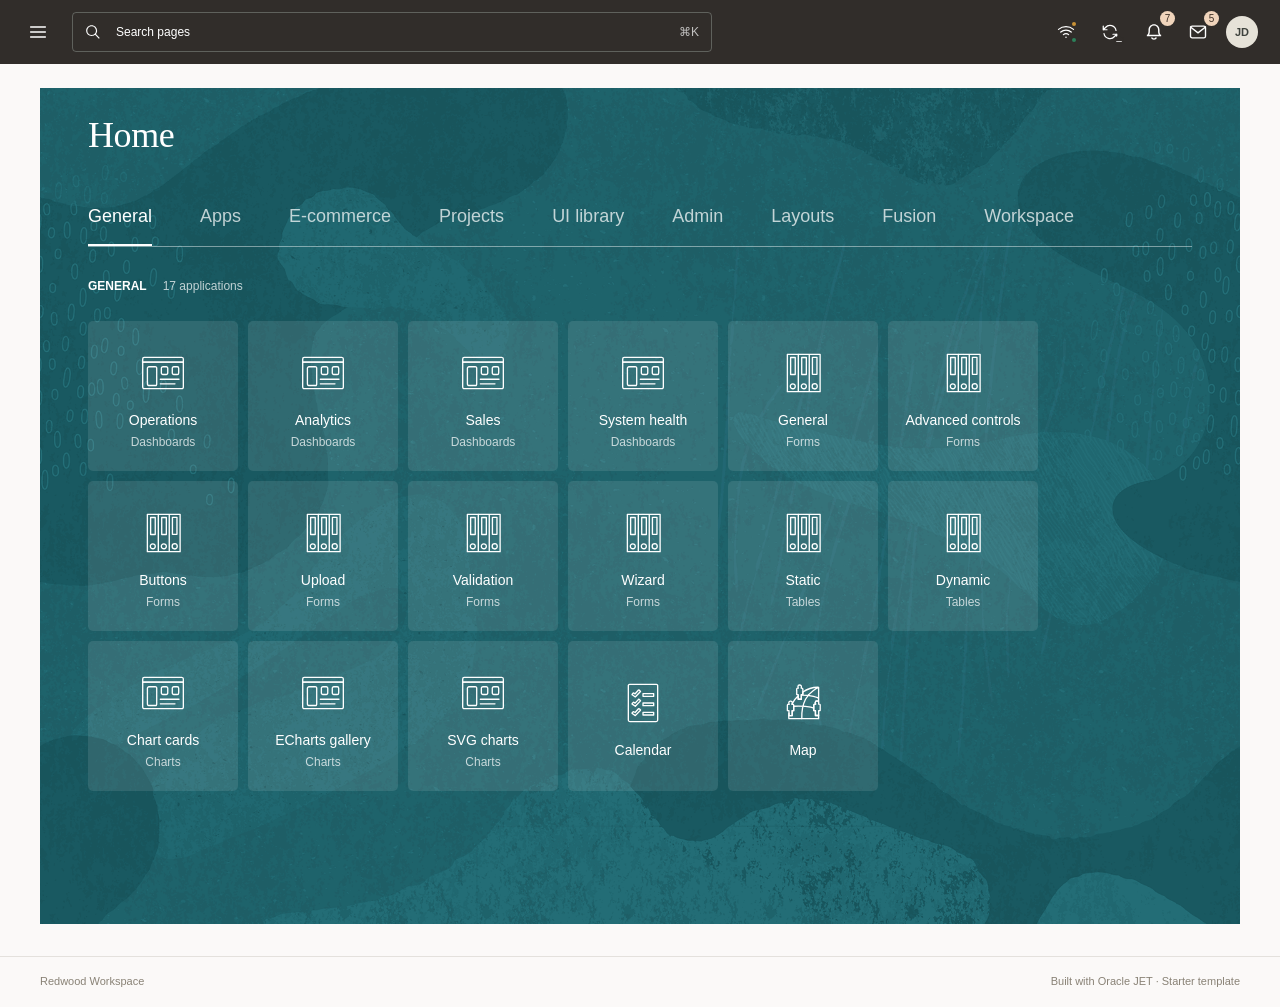
==== commit 275605de: "Update Oracle JET Redwood PWA release" ====
--- a/index.html
+++ b/index.html
@@ -1,4 +1,4 @@
 <!doctype html><html lang="en-us"><head><title>Redwood Workspace</title><meta charset="UTF-8"/><meta name="viewport" content="viewport-fit=cover,width=device-width,initial-scale=1"/><meta name="description" content="A responsive Oracle JET Redwood workspace with dashboard, records, and forms."/><meta name="theme-color" content="#1e3133"/><script>try{var p=JSON.parse(localStorage.getItem('redwood-workspace.suite.v1')||'null');var t=p&&p.preferences&&p.preferences.theme;var dark=t==='dark'||t==='system'&&matchMedia('(prefers-color-scheme: dark)').matches;document.documentElement.dataset.workspaceTheme=dark?'dark':'light';if(dark)document.documentElement.classList.add('oj-color-invert','oj-c-colorscheme-dark');}catch(e){}</script><meta name="apple-mobile-web-app-capable" content="yes"/><meta name="apple-mobile-web-app-status-bar-style" content="default"/><meta name="apple-mobile-web-app-title" content="Redwood"/><link rel="manifest" href="manifest.webmanifest"/><link rel="apple-touch-icon" href="icons/apple-touch-icon.png"/><link rel="icon" href="styles/images/JET-Favicon-Red-32x32.png" type="image/x-icon"/><link rel="stylesheet" type="text/css" href="styles/redwood/21.1.0/web/redwood.min.css">
 <link rel="stylesheet" type="text/css" href="styles/theme-redwood/21.1.0/web/theme.css">
 
-<link rel="stylesheet" type="text/css" href="styles/app.css"><link href="styles/main.97246c1ba7ed27d0714a.css" rel="stylesheet"></head><body class="oj-web-applayout-body" data-oj-binding-provider="none"><app-root></app-root><script defer="defer" src="js/runtime.882cce01d57d46db6272.js"></script><script defer="defer" src="js/main.e384c6ebfdd7d2a6d612.js"></script></body></html>+<link rel="stylesheet" type="text/css" href="styles/app.css"><link href="styles/main.253a2c0e2656a8ce5f83.css" rel="stylesheet"></head><body class="oj-web-applayout-body" data-oj-binding-provider="none"><app-root></app-root><script defer="defer" src="js/runtime.882cce01d57d46db6272.js"></script><script defer="defer" src="js/main.187f63a64d24f9d51f6f.js"></script></body></html>
--- a/styles/main.253a2c0e2656a8ce5f83.css
+++ b/styles/main.253a2c0e2656a8ce5f83.css
@@ -0,0 +1,150 @@
+.LayerHostStyles_baseStyle__f93kxw0{position:absolute;left:0;right:0;top:0}
+.LayerStyles_baseStyle__g9p4b90{position:relative}.LayerStyles_tooltipPriorityStyle__g9p4b91{z-index:800}.LayerStyles_popupPriorityStyle__g9p4b92{z-index:1000}.LayerStyles_dialogPriorityStyle__g9p4b93{z-index:1050}.LayerStyles_messagesPriorityStyle__g9p4b94{z-index:2000}
+.ModalStyles_baseStyle__1src2tr0{position:fixed;top:0;right:0;bottom:0;left:0}.ModalStyles_backdropStyle__1src2tr1{position:absolute;top:0;right:0;bottom:0;left:0}.ModalStyles_backdropScrimStyle__1src2tr2{background-color:var(--oj-c-overlay-scrim)}.ModalStyles_backdropTransparentStyle__1src2tr3{background-color:transparent}
+.FocusTrackerStyles_baseStyle__1g9mhde0{background-color:inherit;display:contents}.FocusTrackerStyles_baseStyle__1g9mhde0>*{margin-top:0 !important;margin-bottom:0 !important;margin-left:0 !important;margin-right:0 !important}.FocusTrackerStyles_guardStyle__1g9mhde1{height:0px;left:0;position:fixed;top:0;width:1px}
+.DrawerPopupStyles_baseStyle__rsgy7b0{--oj-current-bg-color: var(--oj-c-drawer-popup-overlay-drawer-background-color);position:fixed;overflow-y:auto;background-color:var(--oj-c-drawer-popup-overlay-drawer-background-color);touch-action:none}.DrawerPopupStyles_visibilityHidden__rsgy7b1{visibility:hidden}.DrawerPopupStyles_visibilityVisible__rsgy7b2{visibility:visible}
+.DrawerPopupVariants_multiVariantStyles_placement_left__ajbar40{box-shadow:.3rem 0 1.5rem rgba(var(--oj-c-boxshadow-shadowcolor), 0.05);top:0;bottom:0;left:0}.DrawerPopupVariants_multiVariantStyles_placement_right__ajbar41{box-shadow:-0.3rem 0 1.5rem rgba(var(--oj-c-boxshadow-shadowcolor), 0.05);top:0;bottom:0;right:0}.DrawerPopupVariants_multiVariantStyles_placement_bottom__ajbar42{box-shadow:0 -0.3rem .3rem 0 rgba(var(--oj-c-boxshadow-shadowcolor), 0.05);bottom:0;left:0;right:0}.DrawerPopupVariants_multiVariantStyles_displayModeHorizontal_overlay__ajbar45{max-width:90vw;min-width:320px}.DrawerPopupVariants_multiVariantStyles_displayModeHorizontal_fullOverlay__ajbar46{width:100%;max-width:100%}
+oj-c-drawer-popup:not(.oj-complete){visibility:hidden}oj-c-drawer-popup{display:none}oj-c-drawer-popup[hidden]{display:none}
+.ImageVars_bloomImages__odczjte{--bloomImageVars_continuousBorder__odczjtc: url(../styles/dynamicImages/ac462b56137592d24b74.svg);--bloomImageVars_buttonContinuousBorder__odczjtd: url(../styles/dynamicImages/03d6f432c308377bf9ad.svg)}.ImageVars_globalImages__odczjtf{--imageVars_avatarPattern0__odczjt0: url(../styles/dynamicImages/d220a4401e4dc2e8ffdb.png);--imageVars_avatarPattern1__odczjt1: url(../styles/dynamicImages/37f41d449f8594649144.png);--imageVars_avatarPattern2__odczjt2: url(../styles/dynamicImages/1538db98a2b1540d5f3a.png);--imageVars_avatarPattern3__odczjt3: url(../styles/dynamicImages/5389485f94f8f4514a71.png);--imageVars_avatarPattern4__odczjt4: url(../styles/dynamicImages/49683f8be1cc8f85adb1.png);--imageVars_avatarPattern5__odczjt5: url(../styles/dynamicImages/c133225a955061600732.png);--imageVars_avatarPattern6__odczjt6: url(../styles/dynamicImages/96119d47ab31e3fd8ed9.png);--imageVars_avatarPattern7__odczjt7: url(../styles/dynamicImages/e1c7444590a1f657832f.png);--imageVars_avatarPattern8__odczjt8: url(../styles/dynamicImages/657e33336ec8194cec9e.png);--imageVars_avatarPattern9__odczjt9: url(../styles/dynamicImages/9eb5ffa457cb008fcbdf.png);--imageVars_sparkleImg__odczjta: url(../styles/dynamicImages/e1376639604562dec918.gif);--imageVars_dialogTexture08__odczjtb: url([data-uri])}
+.BaseButtonStyles_styles_base__jvi3ds0{cursor:var(--oj-c-cursor-clickable);box-sizing:border-box;position:relative}.BaseButtonStyles_styles_styled__jvi3ds1{align-items:center;border-style:solid;border-width:1px;box-sizing:border-box;display:inline-block;font-family:inherit;justify-content:center;overflow-x:hidden;overflow-y:hidden;padding-top:0;padding-bottom:0;pointer-events:auto;text-overflow:ellipsis;vertical-align:top;-webkit-tap-highlight-color:rgba(0, 0, 0, 0);white-space:nowrap;border-radius:var(--oj-c-base-button-border-radius);font-weight:var(--oj-c-body-md-font-weight-semibold)}.BaseButtonStyles_styles_styled__jvi3ds1:focus{outline-style:none}.BaseButtonStyles_styles_styledOutline__jvi3ds2:focus-visible{border:none;padding-bottom:1px;padding-top:1px}.BaseButtonStyles_styles_styledOutline__jvi3ds2:focus-visible::after{content:"";border-color:var(--oj-current-bg-color, var(--oj-c-page-background-neutral0));border-radius:var(--oj-c-base-button-border-radius);border-style:solid;border-width:calc(var(--oj-c-keyboard-outline-width) + 1px);display:block;inset:0;outline-color:var(--oj-c-keyboard-outline-color);outline-offset:calc(-1*var(--oj-c-keyboard-outline-width));outline-style:var(--oj-c-keyboard-outline-style);outline-width:var(--oj-c-keyboard-outline-width);pointer-events:none;position:absolute}.BaseButtonStyles_styles_styledOutline__jvi3ds2:has(input:focus-visible){border:none;padding-bottom:1px;padding-top:1px}.BaseButtonStyles_styles_styledOutline__jvi3ds2:has(input:focus-visible)::after{content:"";border-color:var(--oj-current-bg-color, var(--oj-c-page-background-neutral0));border-radius:var(--oj-c-base-button-border-radius);border-style:solid;border-width:calc(var(--oj-c-keyboard-outline-width) + 1px);display:block;inset:0;outline-color:var(--oj-c-keyboard-outline-color);outline-offset:calc(-1*var(--oj-c-keyboard-outline-width));outline-style:var(--oj-c-keyboard-outline-style);outline-width:var(--oj-c-keyboard-outline-width);pointer-events:none;position:absolute}.BaseButtonStyles_styles_forcedStyledOutline__jvi3ds3{border:none;padding-bottom:1px;padding-top:1px}.BaseButtonStyles_styles_forcedStyledOutline__jvi3ds3::after{content:"";border-color:var(--oj-current-bg-color, var(--oj-c-page-background-neutral0));border-radius:var(--oj-c-base-button-border-radius);border-style:solid;border-width:calc(var(--oj-c-keyboard-outline-width) + 1px);display:block;inset:0;outline-color:var(--oj-c-keyboard-outline-color);outline-offset:calc(-1*var(--oj-c-keyboard-outline-width));outline-style:var(--oj-c-keyboard-outline-style);outline-width:var(--oj-c-keyboard-outline-width);pointer-events:none;position:absolute}.BaseButtonStyles_styles_styledOutlineButtonset__jvi3ds4:focus-visible{z-index:2;border:none;padding-bottom:1px;padding-top:1px}.BaseButtonStyles_styles_styledOutlineButtonset__jvi3ds4:focus-visible::after{content:"";border-color:var(--oj-current-bg-color, var(--oj-c-page-background-neutral0));border-radius:var(--oj-c-base-button-border-radius);border-style:solid;border-width:calc(var(--oj-c-keyboard-outline-width) + 1px);display:block;inset:0;outline-color:var(--oj-c-keyboard-outline-color);outline-offset:calc(-1*var(--oj-c-keyboard-outline-width));outline-style:var(--oj-c-keyboard-outline-style);outline-width:var(--oj-c-keyboard-outline-width);pointer-events:none;position:absolute}.BaseButtonStyles_styles_styledOutlineButtonset__jvi3ds4:has(input:focus-visible){z-index:2;border:none;padding-bottom:1px;padding-top:1px}.BaseButtonStyles_styles_styledOutlineButtonset__jvi3ds4:has(input:focus-visible)::after{content:"";border-color:var(--oj-current-bg-color, var(--oj-c-page-background-neutral0));border-radius:var(--oj-c-base-button-border-radius);border-style:solid;border-width:calc(var(--oj-c-keyboard-outline-width) + 1px);display:block;inset:0;outline-color:var(--oj-c-keyboard-outline-color);outline-offset:calc(-1*var(--oj-c-keyboard-outline-width));outline-style:var(--oj-c-keyboard-outline-style);outline-width:var(--oj-c-keyboard-outline-width);pointer-events:none;position:absolute}.BaseButtonStyles_styles_forcedStyledOutlineButtonset__jvi3ds5:focus{z-index:2;border:none;padding-bottom:1px;padding-top:1px}.BaseButtonStyles_styles_forcedStyledOutlineButtonset__jvi3ds5:focus::after{content:"";border-color:var(--oj-current-bg-color, var(--oj-c-page-background-neutral0));border-radius:var(--oj-c-base-button-border-radius);border-style:solid;border-width:calc(var(--oj-c-keyboard-outline-width) + 1px);display:block;inset:0;outline-color:var(--oj-c-keyboard-outline-color);outline-offset:calc(-1*var(--oj-c-keyboard-outline-width));outline-style:var(--oj-c-keyboard-outline-style);outline-width:var(--oj-c-keyboard-outline-width);pointer-events:none;position:absolute}.BaseButtonStyles_styles_forcedStyledOutlineButtonset__jvi3ds5:has(input:focus){z-index:2;border:none;padding-bottom:1px;padding-top:1px}.BaseButtonStyles_styles_forcedStyledOutlineButtonset__jvi3ds5:has(input:focus)::after{content:"";border-color:var(--oj-current-bg-color, var(--oj-c-page-background-neutral0));border-radius:var(--oj-c-base-button-border-radius);border-style:solid;border-width:calc(var(--oj-c-keyboard-outline-width) + 1px);display:block;inset:0;outline-color:var(--oj-c-keyboard-outline-color);outline-offset:calc(-1*var(--oj-c-keyboard-outline-width));outline-style:var(--oj-c-keyboard-outline-style);outline-width:var(--oj-c-keyboard-outline-width);pointer-events:none;position:absolute}.BaseButtonStyles_styles_forcedMinButtonset__jvi3ds6:focus{padding-inline-start:1px !important;padding-inline-end:1px !important}.BaseButtonStyles_styles_forcedMinButtonset__jvi3ds6:has(input:focus){padding-inline-start:1px !important;padding-inline-end:1px !important}.BaseButtonStyles_styles_min__jvi3ds7{padding-inline-start:unset !important;padding-inline-end:unset !important}.BaseButtonStyles_styles_min__jvi3ds7:focus-visible{padding-inline-start:1px !important;padding-inline-end:1px !important}.BaseButtonStyles_styles_min__jvi3ds7:has(input:focus-visible){padding-inline-start:1px !important;padding-inline-end:1px !important}.BaseButtonStyles_styles_minContainer__jvi3ds8{padding-inline-start:unset !important;padding-inline-end:unset !important}.BaseButtonStyles_styles_fill__jvi3ds9{width:100%}.BaseButtonStyles_styles_spanOnly__jvi3dsa{display:inline-flex}.BaseButtonStyles_styles_embedded__jvi3dsb{height:100%;display:inline-flex}.BaseButtonStyles_styles_embedded__jvi3dsb:focus-visible{outline-style:none}.BaseButtonStyles_styles_noBorderStart__jvi3dsc{border-inline-start-width:0px}.BaseButtonStyles_styles_noBorderEnd__jvi3dsd{border-inline-end-width:0px}.BaseButtonStyles_styles_noBorderStartButtonset__jvi3dse{position:relative;z-index:0;margin-inline-start:-1px}.BaseButtonStyles_styles_noBorderEndButtonset__jvi3dsf{position:relative;z-index:0}.BaseButtonStyles_styles_unselectedBorderEnd__jvi3dsg{border-inline-end-color:transparent}.BaseButtonStyles_styles_unselectedBorderStart__jvi3dsh{border-inline-start-color:transparent}.BaseButtonStyles_styles_noBorderRadiusStart__jvi3dsi{border-start-start-radius:0;border-end-start-radius:0}.BaseButtonStyles_styles_noBorderRadiusStart__jvi3dsi:focus-visible::after{border-start-start-radius:0;border-end-start-radius:0}.BaseButtonStyles_styles_noBorderRadiusStart__jvi3dsi:has(input:focus-visible)::after{border-start-start-radius:0;border-end-start-radius:0}.BaseButtonStyles_styles_forcedNoBorderRadiusStartButtonset__jvi3dsj:focus::after{border-start-start-radius:0;border-end-start-radius:0}.BaseButtonStyles_styles_forcedNoBorderRadiusStartButtonset__jvi3dsj:has(input:focus)::after{border-start-start-radius:0;border-end-start-radius:0}.BaseButtonStyles_styles_noBorderRadiusEnd__jvi3dsk{border-end-end-radius:0;border-start-end-radius:0}.BaseButtonStyles_styles_noBorderRadiusEnd__jvi3dsk:focus-visible::after{border-start-end-radius:0;border-end-end-radius:0}.BaseButtonStyles_styles_noBorderRadiusEnd__jvi3dsk:has(input:focus-visible)::after{border-start-end-radius:0;border-end-end-radius:0}.BaseButtonStyles_styles_forcedNoBorderRadiusEndButtonset__jvi3dsl:focus::after{border-start-end-radius:0;border-end-end-radius:0}.BaseButtonStyles_styles_forcedNoBorderRadiusEndButtonset__jvi3dsl:has(input:focus)::after{border-start-end-radius:0;border-end-end-radius:0}.BaseButtonStyles_styles_inputLabel__jvi3dsm{cursor:inherit;display:inline-flex;align-items:center;justify-content:center;width:100%;height:100%}.BaseButtonStyles_styles_widthEqual__jvi3dsn{flex:1;overflow:hidden}.BaseButtonStyles_styles_widthAuto__jvi3dso{flex:auto}.BaseButtonStyles_styles_noUserSelect__jvi3dsp{-webkit-user-select:none;-moz-user-select:none;user-select:none}.BaseButtonStyles_styles_bottom__jvi3dsq{border-inline-start-width:0;border-right-width:0;border-block-end-width:0;width:100%;border-top-left-radius:0;border-top-right-radius:0;border-bottom-left-radius:inherit;border-bottom-right-radius:inherit;padding-bottom:unset !important}.BaseButtonStyles_styles_bottom__jvi3dsq:focus-visible::after{border-top-left-radius:0;border-top-right-radius:0;border-bottom-left-radius:inherit;border-bottom-right-radius:inherit}.BaseButtonStyles_styles_bottom__jvi3dsq:has(input:focus-visible)::after{border-top-left-radius:0;border-top-right-radius:0;border-bottom-left-radius:inherit;border-bottom-right-radius:inherit}.BaseButtonStyles_styles_forcedBottomButtonset__jvi3dsr:focus::after{border-top-left-radius:0;border-top-right-radius:0;border-bottom-left-radius:inherit;border-bottom-right-radius:inherit}.BaseButtonStyles_styles_forcedBottomButtonset__jvi3dsr:has(input:focus)::after{border-top-left-radius:0;border-top-right-radius:0;border-bottom-left-radius:inherit;border-bottom-right-radius:inherit}.BaseButtonStyles_styles_notInteractive__jvi3dss{cursor:default}.BaseButtonStyles_styles_newStackingContext__jvi3dst{z-index:0}.BaseButtonStyles_styles_variants_outlined_base__jvi3dsu{background-color:var(--oj-c-base-button-variants-outlined-base-background-color);border-color:var(--oj-c-base-button-variants-outlined-base-border-color);color:var(--oj-c-base-button-variants-outlined-base-color)}.BaseButtonStyles_styles_variants_outlined_hiddenLabel__jvi3dsv{color:var(--oj-c-base-button-variants-outlined-base-background-color)}.BaseButtonStyles_styles_variants_outlined_disabled__jvi3dsw{background-color:var(--oj-c-base-button-variants-outlined-disabled-background-color);border-color:var(--oj-c-base-button-variants-outlined-disabled-border-color);color:var(--oj-c-base-button-variants-outlined-disabled-color);cursor:not-allowed}.BaseButtonStyles_styles_variants_outlined_hover__jvi3dsx:not(:active){background-image:linear-gradient(var(--oj-c-base-button-variants-outlined-hover-background-overlay-color), var(--oj-c-base-button-variants-outlined-hover-background-overlay-color));border-color:var(--oj-c-border-enabled)}.BaseButtonStyles_styles_variants_outlined_active__jvi3dsy{background-image:linear-gradient(var(--oj-c-base-button-variants-outlined-active-background-overlay-color), var(--oj-c-base-button-variants-outlined-active-background-overlay-color));border-color:var(--oj-c-border-enabled);color:var(--oj-c-text-icon-primary)}.BaseButtonStyles_styles_variants_outlined_selected__jvi3dsz{background-color:var(--oj-c-surface-selected);border-color:var(--oj-c-border-selected);z-index:1}.BaseButtonStyles_styles_variants_outlined_selectedDisabled__jvi3ds10{background-color:var(--oj-c-surface-disabled)}.BaseButtonStyles_styles_variants_outlined_container__jvi3ds15{background-color:transparent;border-style:hidden;cursor:none;display:flex}.BaseButtonStyles_styles_variants_outlined_buttonSetItem__jvi3ds16{border-inline-start-color:transparent;border-inline-start-width:1px}.BaseButtonStyles_styles_variants_outlined_buttonSetItemSelected__jvi3ds17{border-inline-start-color:var(--oj-c-border-selected);border-inline-start-width:1px}.BaseButtonStyles_styles_variants_outlined_buttonSetItemDisabled__jvi3ds18{border-inline-start-color:var(--oj-c-base-button-variants-outlined-disabled-border-color);border-inline-start-width:1px}.BaseButtonStyles_styles_variants_callToAction_base__jvi3ds19{background-color:var(--oj-c-base-button-variants-call-to-action-base-background-color);border-color:var(--oj-c-base-button-variants-call-to-action-base-border-color);color:var(--oj-c-base-button-variants-call-to-action-base-color)}.BaseButtonStyles_styles_variants_callToAction_hiddenLabel__jvi3ds1a{color:transparent}.BaseButtonStyles_styles_variants_callToAction_disabled__jvi3ds1b{background-color:var(--oj-c-base-button-variants-call-to-action-disabled-background-color);border-color:var(--oj-c-base-button-variants-call-to-action-disabled-border-color);color:var(--oj-c-base-button-variants-call-to-action-disabled-color);cursor:not-allowed}.BaseButtonStyles_styles_variants_callToAction_hover__jvi3ds1c:not(:active){background-image:linear-gradient(var(--oj-c-base-button-variants-call-to-action-hover-background-overlay-color), var(--oj-c-base-button-variants-call-to-action-hover-background-overlay-color));border-color:transparent}.BaseButtonStyles_styles_variants_callToAction_active__jvi3ds1d{background-image:linear-gradient(var(--oj-c-base-button-variants-call-to-action-active-background-overlay-color), var(--oj-c-base-button-variants-call-to-action-active-background-overlay-color));border-color:transparent;color:var(--oj-c-text-icon-inverse)}.BaseButtonStyles_styles_variants_callToAction_container__jvi3ds1g{background-color:transparent;border-style:hidden;cursor:none;display:flex}.BaseButtonStyles_styles_variants_borderless_base__jvi3ds1h{background-color:var(--oj-c-base-button-variants-borderless-base-background-color);border-color:var(--oj-c-base-button-variants-borderless-base-border-color);color:var(--oj-c-base-button-variants-borderless-base-color)}.BaseButtonStyles_styles_variants_borderless_hiddenLabel__jvi3ds1i{color:var(--oj-c-base-button-variants-borderless-base-background-color)}.BaseButtonStyles_styles_variants_borderless_disabled__jvi3ds1j{background-color:var(--oj-c-base-button-variants-borderless-disabled-background-color);border-color:var(--oj-c-base-button-variants-borderless-disabled-border-color);color:var(--oj-c-base-button-variants-borderless-disabled-color);cursor:not-allowed}.BaseButtonStyles_styles_variants_borderless_hover__jvi3ds1k:not(:active){background-image:linear-gradient(var(--oj-c-base-button-variants-borderless-hover-background-overlay-color), var(--oj-c-base-button-variants-borderless-hover-background-overlay-color));border-color:transparent}.BaseButtonStyles_styles_variants_borderless_active__jvi3ds1l{background-image:linear-gradient(var(--oj-c-base-button-variants-borderless-active-background-overlay-color), var(--oj-c-base-button-variants-borderless-active-background-overlay-color));border-color:transparent;color:var(--oj-c-text-icon-primary)}.BaseButtonStyles_styles_variants_borderless_selected__jvi3ds1m{background-color:var(--oj-c-surface-selected);border-color:var(--oj-c-border-selected)}.BaseButtonStyles_styles_variants_borderless_selectedDisabled__jvi3ds1n{background-color:var(--oj-c-surface-disabled)}.BaseButtonStyles_styles_variants_borderless_container__jvi3ds1s{background-color:transparent;border-style:hidden;cursor:none;display:flex}.BaseButtonStyles_styles_variants_borderless_buttonSetItem__jvi3ds1t{margin-inline-start:var(--oj-c-size-units, 0.25rem)}.BaseButtonStyles_styles_variants_ghost_base__jvi3ds1u{background-color:var(--oj-c-base-button-variants-ghost-base-background-color);border-color:var(--oj-c-base-button-variants-ghost-base-border-color);color:var(--oj-c-base-button-variants-ghost-base-color)}.BaseButtonStyles_styles_variants_ghost_hiddenLabel__jvi3ds1v{color:var(--oj-c-base-button-variants-ghost-base-background-color)}.BaseButtonStyles_styles_variants_ghost_disabled__jvi3ds1w{background-color:var(--oj-c-base-button-variants-ghost-disabled-background-color);border-color:var(--oj-c-base-button-variants-ghost-disabled-border-color);color:var(--oj-c-base-button-variants-ghost-disabled-color);cursor:not-allowed}.BaseButtonStyles_styles_variants_ghost_hover__jvi3ds1x:not(:active){background-image:linear-gradient(var(--oj-c-base-button-variants-ghost-hover-background-overlay-color), var(--oj-c-base-button-variants-ghost-hover-background-overlay-color));border-color:transparent;color:var(--oj-c-text-icon-secondary)}.BaseButtonStyles_styles_variants_ghost_active__jvi3ds1y{background-image:linear-gradient(var(--oj-c-base-button-variants-ghost-active-background-overlay-color), var(--oj-c-base-button-variants-ghost-active-background-overlay-color));border-color:transparent;color:var(--oj-c-text-icon-secondary)}.BaseButtonStyles_styles_variants_ghost_container__jvi3ds21{background-color:transparent;border-style:hidden;cursor:none;display:flex}.BaseButtonStyles_styles_variants_solid_base__jvi3ds22{background-color:var(--oj-c-base-button-variants-solid-base-background-color);border-color:var(--oj-c-base-button-variants-solid-base-border-color);color:var(--oj-c-base-button-variants-solid-base-color)}.BaseButtonStyles_styles_variants_solid_hiddenLabel__jvi3ds23{color:transparent}.BaseButtonStyles_styles_variants_solid_disabled__jvi3ds24{background-color:var(--oj-c-base-button-variants-solid-disabled-background-color);border-color:var(--oj-c-base-button-variants-solid-disabled-border-color);color:var(--oj-c-base-button-variants-solid-disabled-color);cursor:not-allowed}.BaseButtonStyles_styles_variants_solid_hover__jvi3ds25:not(:active){background-image:linear-gradient(var(--oj-c-base-button-variants-solid-hover-background-overlay-color), var(--oj-c-base-button-variants-solid-hover-background-overlay-color));border-color:transparent}.BaseButtonStyles_styles_variants_solid_active__jvi3ds26{background-image:linear-gradient(var(--oj-c-base-button-variants-solid-active-background-overlay-color), var(--oj-c-base-button-variants-solid-active-background-overlay-color));border-color:transparent;color:var(--oj-c-text-icon-primary)}.BaseButtonStyles_styles_variants_solid_container__jvi3ds29{background-color:transparent;border-style:hidden;cursor:none;display:flex}.BaseButtonStyles_styles_variants_danger_base__jvi3ds2a{background-color:var(--oj-c-base-button-variants-danger-base-background-color);border-color:var(--oj-c-base-button-variants-danger-base-border-color);color:var(--oj-c-base-button-variants-danger-base-color)}.BaseButtonStyles_styles_variants_danger_hiddenLabel__jvi3ds2b{color:transparent}.BaseButtonStyles_styles_variants_danger_disabled__jvi3ds2c{background-color:var(--oj-c-base-button-variants-danger-disabled-background-color);border-color:var(--oj-c-base-button-variants-danger-disabled-border-color);color:var(--oj-c-base-button-variants-danger-disabled-color);cursor:not-allowed}.BaseButtonStyles_styles_variants_danger_hover__jvi3ds2d:not(:active){background-image:linear-gradient(var(--oj-c-base-button-variants-danger-hover-background-overlay-color), var(--oj-c-base-button-variants-danger-hover-background-overlay-color));border-color:transparent}.BaseButtonStyles_styles_variants_danger_active__jvi3ds2e{background-image:linear-gradient(var(--oj-c-base-button-variants-danger-active-background-overlay-color), var(--oj-c-base-button-variants-danger-active-background-overlay-color));border-color:transparent;color:var(--oj-c-text-icon-on-color)}.BaseButtonStyles_styles_variants_danger_container__jvi3ds2h{background-color:transparent;border-style:hidden;cursor:none;display:flex}.BaseButtonStyles_styles_sizes_xs__jvi3ds2i{height:var(--oj-c-base-button-sizes-xs-height);min-width:var(--oj-c-base-button-sizes-xs-height);padding-inline-start:var(--oj-c-base-button-sizes-xs-text-to-edge-padding);padding-inline-end:var(--oj-c-base-button-sizes-xs-text-to-edge-padding);font-size:var(--oj-c-base-button-font-size)}.BaseButtonStyles_styles_sizes_xs__jvi3ds2i:focus-visible{padding-inline-start:calc(var(--oj-c-base-button-sizes-xs-text-to-edge-padding) + 1px);padding-inline-end:calc(var(--oj-c-base-button-sizes-xs-text-to-edge-padding) + 1px)}.BaseButtonStyles_styles_sizes_xs__jvi3ds2i:has(input:focus-visible){padding-inline-start:calc(var(--oj-c-base-button-sizes-xs-text-to-edge-padding) + 1px);padding-inline-end:calc(var(--oj-c-base-button-sizes-xs-text-to-edge-padding) + 1px)}.BaseButtonStyles_styles_sizes_forcedXsButtonset__jvi3ds2j:focus{padding-inline-start:calc(var(--oj-c-base-button-sizes-xs-text-to-edge-padding) + 1px);padding-inline-end:calc(var(--oj-c-base-button-sizes-xs-text-to-edge-padding) + 1px)}.BaseButtonStyles_styles_sizes_forcedXsButtonset__jvi3ds2j:has(input:focus){padding-inline-start:calc(var(--oj-c-base-button-sizes-xs-text-to-edge-padding) + 1px);padding-inline-end:calc(var(--oj-c-base-button-sizes-xs-text-to-edge-padding) + 1px)}.BaseButtonStyles_styles_sizes_sm__jvi3ds2k{height:var(--oj-c-base-button-sizes-sm-height);min-width:var(--oj-c-base-button-sizes-sm-height);padding-inline-start:var(--oj-c-base-button-sizes-sm-text-to-edge-padding);padding-inline-end:var(--oj-c-base-button-sizes-sm-text-to-edge-padding);font-size:var(--oj-c-base-button-font-size)}.BaseButtonStyles_styles_sizes_sm__jvi3ds2k:focus-visible{padding-inline-start:calc(var(--oj-c-base-button-sizes-sm-text-to-edge-padding) + 1px);padding-inline-end:calc(var(--oj-c-base-button-sizes-sm-text-to-edge-padding) + 1px)}.BaseButtonStyles_styles_sizes_sm__jvi3ds2k:has(input:focus-visible){padding-inline-start:calc(var(--oj-c-base-button-sizes-sm-text-to-edge-padding) + 1px);padding-inline-end:calc(var(--oj-c-base-button-sizes-sm-text-to-edge-padding) + 1px)}.BaseButtonStyles_styles_sizes_forcedSmButtonset__jvi3ds2l:focus{padding-inline-start:calc(var(--oj-c-base-button-sizes-sm-text-to-edge-padding) + 1px);padding-inline-end:calc(var(--oj-c-base-button-sizes-sm-text-to-edge-padding) + 1px)}.BaseButtonStyles_styles_sizes_forcedSmButtonset__jvi3ds2l:has(input:focus){padding-inline-start:calc(var(--oj-c-base-button-sizes-sm-text-to-edge-padding) + 1px);padding-inline-end:calc(var(--oj-c-base-button-sizes-sm-text-to-edge-padding) + 1px)}.BaseButtonStyles_styles_sizes_md__jvi3ds2m{height:var(--oj-c-base-button-sizes-md-height);min-width:var(--oj-c-base-button-sizes-md-height);padding-inline-start:var(--oj-c-base-button-sizes-md-text-to-edge-padding);padding-inline-end:var(--oj-c-base-button-sizes-md-text-to-edge-padding);font-size:var(--oj-c-base-button-font-size)}.BaseButtonStyles_styles_sizes_md__jvi3ds2m:focus-visible{padding-inline-start:calc(var(--oj-c-base-button-sizes-md-text-to-edge-padding) + 1px);padding-inline-end:calc(var(--oj-c-base-button-sizes-md-text-to-edge-padding) + 1px)}.BaseButtonStyles_styles_sizes_md__jvi3ds2m:has(input:focus-visible){padding-inline-start:calc(var(--oj-c-base-button-sizes-md-text-to-edge-padding) + 1px);padding-inline-end:calc(var(--oj-c-base-button-sizes-md-text-to-edge-padding) + 1px)}.BaseButtonStyles_styles_sizes_forcedMdButtonset__jvi3ds2n:focus{padding-inline-start:calc(var(--oj-c-base-button-sizes-md-text-to-edge-padding) + 1px);padding-inline-end:calc(var(--oj-c-base-button-sizes-md-text-to-edge-padding) + 1px)}.BaseButtonStyles_styles_sizes_forcedMdButtonset__jvi3ds2n:has(input:focus){padding-inline-start:calc(var(--oj-c-base-button-sizes-md-text-to-edge-padding) + 1px);padding-inline-end:calc(var(--oj-c-base-button-sizes-md-text-to-edge-padding) + 1px)}.BaseButtonStyles_styles_sizes_lg__jvi3ds2o{height:var(--oj-c-base-button-sizes-lg-height);min-width:var(--oj-c-base-button-sizes-lg-height);padding-inline-start:var(--oj-c-base-button-sizes-lg-text-to-edge-padding);padding-inline-end:var(--oj-c-base-button-sizes-lg-text-to-edge-padding);font-size:var(--oj-c-base-button-font-size)}.BaseButtonStyles_styles_sizes_lg__jvi3ds2o:focus-visible{padding-inline-start:calc(var(--oj-c-base-button-sizes-lg-text-to-edge-padding) + 1px);padding-inline-end:calc(var(--oj-c-base-button-sizes-lg-text-to-edge-padding) + 1px)}.BaseButtonStyles_styles_sizes_lg__jvi3ds2o:has(input:focus-visible){padding-inline-start:calc(var(--oj-c-base-button-sizes-lg-text-to-edge-padding) + 1px);padding-inline-end:calc(var(--oj-c-base-button-sizes-lg-text-to-edge-padding) + 1px)}.BaseButtonStyles_styles_sizes_forcedLgButtonset__jvi3ds2p:focus{padding-inline-start:calc(var(--oj-c-base-button-sizes-lg-text-to-edge-padding) + 1px);padding-inline-end:calc(var(--oj-c-base-button-sizes-lg-text-to-edge-padding) + 1px)}.BaseButtonStyles_styles_sizes_forcedLgButtonset__jvi3ds2p:has(input:focus){padding-inline-start:calc(var(--oj-c-base-button-sizes-lg-text-to-edge-padding) + 1px);padding-inline-end:calc(var(--oj-c-base-button-sizes-lg-text-to-edge-padding) + 1px)}.BaseButtonStyles_styles_labelSizes_xs__jvi3ds2q{padding-inline-start:var(--oj-c-base-button-sizes-xs-text-to-edge-padding);padding-inline-end:var(--oj-c-base-button-sizes-xs-text-to-edge-padding)}.BaseButtonStyles_styles_labelSizes_sm__jvi3ds2r{padding-inline-start:var(--oj-c-base-button-sizes-sm-text-to-edge-padding);padding-inline-end:var(--oj-c-base-button-sizes-sm-text-to-edge-padding)}.BaseButtonStyles_styles_labelSizes_md__jvi3ds2s{padding-inline-start:var(--oj-c-base-button-sizes-md-text-to-edge-padding);padding-inline-end:var(--oj-c-base-button-sizes-md-text-to-edge-padding)}.BaseButtonStyles_styles_labelSizes_lg__jvi3ds2t{padding-inline-start:var(--oj-c-base-button-sizes-lg-text-to-edge-padding);padding-inline-end:var(--oj-c-base-button-sizes-lg-text-to-edge-padding)}.BaseButtonStyles_styles_base__jvi3ds0>*{margin-top:0 !important;margin-bottom:0 !important;margin-left:0 !important;margin-right:0 !important}@media(hover: hover){.BaseButtonStyles_styles_variants_outlined_pseudohover__jvi3ds11:hover:enabled:not(:active){background-image:linear-gradient(var(--oj-c-base-button-variants-outlined-hover-background-overlay-color), var(--oj-c-base-button-variants-outlined-hover-background-overlay-color));border-color:var(--oj-c-border-enabled)}.BaseButtonStyles_styles_variants_outlined_pseudohoverSelected__jvi3ds12:hover:enabled:not(:active){background-image:linear-gradient(var(--oj-c-base-button-variants-outlined-hover-background-overlay-color), var(--oj-c-base-button-variants-outlined-hover-background-overlay-color))}.BaseButtonStyles_styles_variants_outlined_pseudohoverSpan__jvi3ds13:hover:not(:active){background-image:linear-gradient(var(--oj-c-base-button-variants-outlined-hover-background-overlay-color), var(--oj-c-base-button-variants-outlined-hover-background-overlay-color));border-color:var(--oj-c-border-enabled)}.BaseButtonStyles_styles_variants_outlined_pseudohoverSpanSelected__jvi3ds14:hover:not(:active){background-image:linear-gradient(var(--oj-c-base-button-variants-outlined-hover-background-overlay-color), var(--oj-c-base-button-variants-outlined-hover-background-overlay-color))}.BaseButtonStyles_styles_variants_callToAction_pseudohover__jvi3ds1e:hover:enabled:not(:active){background-image:linear-gradient(var(--oj-c-base-button-variants-call-to-action-hover-background-overlay-color), var(--oj-c-base-button-variants-call-to-action-hover-background-overlay-color));border-color:transparent}.BaseButtonStyles_styles_variants_callToAction_pseudohoverSpan__jvi3ds1f:hover:not(:active){background-image:linear-gradient(var(--oj-c-base-button-variants-call-to-action-hover-background-overlay-color), var(--oj-c-base-button-variants-call-to-action-hover-background-overlay-color));border-color:transparent}.BaseButtonStyles_styles_variants_borderless_pseudohover__jvi3ds1o:hover:enabled:not(:active){background-image:linear-gradient(var(--oj-c-base-button-variants-borderless-hover-background-overlay-color), var(--oj-c-base-button-variants-borderless-hover-background-overlay-color));border-color:transparent}.BaseButtonStyles_styles_variants_borderless_pseudohoverSelected__jvi3ds1p:hover:enabled:not(:active){background-image:linear-gradient(var(--oj-c-base-button-variants-borderless-hover-background-overlay-color), var(--oj-c-base-button-variants-borderless-hover-background-overlay-color))}.BaseButtonStyles_styles_variants_borderless_pseudohoverSpan__jvi3ds1q:hover:not(:active){background-image:linear-gradient(var(--oj-c-base-button-variants-borderless-hover-background-overlay-color), var(--oj-c-base-button-variants-borderless-hover-background-overlay-color));border-color:transparent}.BaseButtonStyles_styles_variants_borderless_pseudohoverSpanSelected__jvi3ds1r:hover:not(:active){background-image:linear-gradient(var(--oj-c-base-button-variants-borderless-hover-background-overlay-color), var(--oj-c-base-button-variants-borderless-hover-background-overlay-color))}.BaseButtonStyles_styles_variants_ghost_pseudohover__jvi3ds1z:hover:enabled:not(:active){background-image:linear-gradient(var(--oj-c-base-button-variants-ghost-hover-background-overlay-color), var(--oj-c-base-button-variants-ghost-hover-background-overlay-color));border-color:transparent;color:var(--oj-c-text-icon-secondary)}.BaseButtonStyles_styles_variants_ghost_pseudohoverSpan__jvi3ds20:hover:not(:active){background-image:linear-gradient(var(--oj-c-base-button-variants-ghost-hover-background-overlay-color), var(--oj-c-base-button-variants-ghost-hover-background-overlay-color));border-color:transparent;color:var(--oj-c-text-icon-secondary)}.BaseButtonStyles_styles_variants_solid_pseudohover__jvi3ds27:hover:enabled:not(:active){background-image:linear-gradient(var(--oj-c-base-button-variants-solid-hover-background-overlay-color), var(--oj-c-base-button-variants-solid-hover-background-overlay-color));border-color:transparent}.BaseButtonStyles_styles_variants_solid_pseudohoverSpan__jvi3ds28:hover:not(:active){background-image:linear-gradient(var(--oj-c-base-button-variants-solid-hover-background-overlay-color), var(--oj-c-base-button-variants-solid-hover-background-overlay-color));border-color:transparent}.BaseButtonStyles_styles_variants_danger_pseudohover__jvi3ds2f:hover:enabled:not(:active){background-image:linear-gradient(var(--oj-c-base-button-variants-danger-hover-background-overlay-color), var(--oj-c-base-button-variants-danger-hover-background-overlay-color));border-color:transparent}.BaseButtonStyles_styles_variants_danger_pseudohoverSpan__jvi3ds2g:hover:not(:active){background-image:linear-gradient(var(--oj-c-base-button-variants-danger-hover-background-overlay-color), var(--oj-c-base-button-variants-danger-hover-background-overlay-color));border-color:transparent}}
+.BaseButtonVariants_multiVariantStyles_compound_0__1wmqozv20{border-color:transparent;transition-property:border-color;transition-duration:300ms;transition-timing-function:ease-in-out}.BaseButtonVariants_multiVariantStyles_compound_0__1wmqozv20.BaseButtonVariants_multiVariantStyles_compound_0__1wmqozv20:hover:enabled:not(:active){border-color:transparent}.BaseButtonVariants_multiVariantStyles_compound_0__1wmqozv20.BaseButtonVariants_multiVariantStyles_compound_0__1wmqozv20:focus-visible::after{display:none}.BaseButtonVariants_multiVariantStyles_compound_0__1wmqozv20.BaseButtonVariants_multiVariantStyles_compound_0__1wmqozv20:has(input:focus-visible)::after{display:none}.BaseButtonVariants_multiVariantStyles_compound_0__1wmqozv20::before{content:"";position:absolute;inset:0;box-sizing:border-box;border-color:transparent;border-radius:inherit;border-style:solid;border-width:1px;pointer-events:none;transition-property:opacity;border-image-source:var(--bloomImageVars_buttonContinuousBorder__odczjtd);border-image-slice:10;border-image-width:2px;border-image-repeat:repeat;opacity:0}.BaseButtonVariants_multiVariantStyles_compound_1__1wmqozv21{border-color:transparent;transition-property:border-color;transition-duration:300ms;transition-timing-function:ease-in-out}.BaseButtonVariants_multiVariantStyles_compound_1__1wmqozv21.BaseButtonVariants_multiVariantStyles_compound_1__1wmqozv21:hover:enabled:not(:active){border-color:transparent}.BaseButtonVariants_multiVariantStyles_compound_1__1wmqozv21.BaseButtonVariants_multiVariantStyles_compound_1__1wmqozv21:focus-visible::after{display:none}.BaseButtonVariants_multiVariantStyles_compound_1__1wmqozv21.BaseButtonVariants_multiVariantStyles_compound_1__1wmqozv21:has(input:focus-visible)::after{display:none}.BaseButtonVariants_multiVariantStyles_compound_1__1wmqozv21::before{content:"";position:absolute;inset:0;box-sizing:border-box;border-color:transparent;border-radius:inherit;border-style:solid;border-width:1px;pointer-events:none;transition-property:opacity;border-image-source:var(--bloomImageVars_buttonContinuousBorder__odczjtd);border-image-slice:10;border-image-width:2px;border-image-repeat:repeat;opacity:0}.BaseButtonVariants_multiVariantStyles_compound_2__1wmqozv22{border-color:transparent;transition-property:border-color;transition-duration:300ms;transition-timing-function:ease-in-out}.BaseButtonVariants_multiVariantStyles_compound_2__1wmqozv22.BaseButtonVariants_multiVariantStyles_compound_2__1wmqozv22:hover:enabled:not(:active){border-color:transparent}.BaseButtonVariants_multiVariantStyles_compound_2__1wmqozv22.BaseButtonVariants_multiVariantStyles_compound_2__1wmqozv22:focus-visible::after{display:none}.BaseButtonVariants_multiVariantStyles_compound_2__1wmqozv22.BaseButtonVariants_multiVariantStyles_compound_2__1wmqozv22:has(input:focus-visible)::after{display:none}.BaseButtonVariants_multiVariantStyles_compound_2__1wmqozv22::before{content:"";position:absolute;inset:0;box-sizing:border-box;border-color:transparent;border-radius:inherit;border-style:solid;border-width:1px;pointer-events:none;transition-property:opacity;border-image-source:var(--bloomImageVars_buttonContinuousBorder__odczjtd);border-image-slice:10;border-image-width:2px;border-image-repeat:repeat;opacity:1;transition-duration:300ms;transition-timing-function:ease-in-out}.BaseButtonVariants_multiVariantStyles_compound_3__1wmqozv23{border-color:transparent;transition-property:border-color;transition-duration:300ms;transition-timing-function:ease-in-out}.BaseButtonVariants_multiVariantStyles_compound_3__1wmqozv23.BaseButtonVariants_multiVariantStyles_compound_3__1wmqozv23:hover:enabled:not(:active){border-color:transparent}.BaseButtonVariants_multiVariantStyles_compound_3__1wmqozv23.BaseButtonVariants_multiVariantStyles_compound_3__1wmqozv23:focus-visible::after{display:none}.BaseButtonVariants_multiVariantStyles_compound_3__1wmqozv23.BaseButtonVariants_multiVariantStyles_compound_3__1wmqozv23:has(input:focus-visible)::after{display:none}.BaseButtonVariants_multiVariantStyles_compound_3__1wmqozv23::before{content:"";position:absolute;inset:0;box-sizing:border-box;border-color:transparent;border-radius:inherit;border-style:solid;border-width:1px;pointer-events:none;transition-property:opacity;border-image-source:var(--bloomImageVars_buttonContinuousBorder__odczjtd);border-image-slice:10;border-image-width:2px;border-image-repeat:repeat;opacity:1;transition-duration:300ms;transition-timing-function:ease-in-out}.BaseButtonVariants_multiVariantStyles_compound_4__1wmqozv24{transition-property:border-color;transition-duration:300ms;transition-timing-function:ease-in-out}.BaseButtonVariants_multiVariantStyles_compound_4__1wmqozv24.BaseButtonVariants_multiVariantStyles_compound_4__1wmqozv24:hover:enabled:not(:active){border-color:transparent}.BaseButtonVariants_multiVariantStyles_compound_4__1wmqozv24.BaseButtonVariants_multiVariantStyles_compound_4__1wmqozv24:focus-visible::after{display:none}.BaseButtonVariants_multiVariantStyles_compound_4__1wmqozv24.BaseButtonVariants_multiVariantStyles_compound_4__1wmqozv24:has(input:focus-visible)::after{display:none}.BaseButtonVariants_multiVariantStyles_compound_4__1wmqozv24::before{content:"";position:absolute;inset:0;box-sizing:border-box;border-color:transparent;border-radius:inherit;border-style:solid;border-width:1px;pointer-events:none;transition-property:opacity;border-image-source:var(--bloomImageVars_buttonContinuousBorder__odczjtd);border-image-slice:10;border-image-width:2px;border-image-repeat:repeat;opacity:0;transition-duration:300ms;transition-timing-function:ease-in-out}.BaseButtonVariants_multiVariantStyles_compound_5__1wmqozv25{transition-property:border-color;transition-duration:300ms;transition-timing-function:ease-in-out}.BaseButtonVariants_multiVariantStyles_compound_5__1wmqozv25.BaseButtonVariants_multiVariantStyles_compound_5__1wmqozv25:hover:enabled:not(:active){border-color:transparent}.BaseButtonVariants_multiVariantStyles_compound_5__1wmqozv25.BaseButtonVariants_multiVariantStyles_compound_5__1wmqozv25:focus-visible::after{display:none}.BaseButtonVariants_multiVariantStyles_compound_5__1wmqozv25.BaseButtonVariants_multiVariantStyles_compound_5__1wmqozv25:has(input:focus-visible)::after{display:none}.BaseButtonVariants_multiVariantStyles_compound_5__1wmqozv25::before{content:"";position:absolute;inset:0;box-sizing:border-box;border-color:transparent;border-radius:inherit;border-style:solid;border-width:1px;pointer-events:none;transition-property:opacity;border-image-source:var(--bloomImageVars_buttonContinuousBorder__odczjtd);border-image-slice:10;border-image-width:2px;border-image-repeat:repeat;opacity:0;transition-duration:300ms;transition-timing-function:ease-in-out}.BaseButtonVariants_multiVariantStyles_compound_6__1wmqozv26:focus-visible::before{border-image-width:3px}.BaseButtonVariants_multiVariantStyles_compound_6__1wmqozv26:has(input:focus-visible)::before{border-image-width:3px}.BaseButtonVariants_multiVariantStyles_compound_7__1wmqozv27:focus-visible::before{border-image-width:3px}.BaseButtonVariants_multiVariantStyles_compound_7__1wmqozv27:has(input:focus-visible)::before{border-image-width:3px}.BaseButtonVariants_multiVariantStyles_compound_8__1wmqozv28:focus-visible::before{border-image-width:3px}.BaseButtonVariants_multiVariantStyles_compound_8__1wmqozv28:has(input:focus-visible)::before{border-image-width:3px}.BaseButtonVariants_multiVariantStyles_compound_9__1wmqozv29:focus-visible::before{border-image-width:3px}.BaseButtonVariants_multiVariantStyles_compound_9__1wmqozv29:has(input:focus-visible)::before{border-image-width:3px}.BaseButtonVariants_multiVariantStyles_compound_10__1wmqozv2a:focus-visible::before{border-image-width:3px}.BaseButtonVariants_multiVariantStyles_compound_10__1wmqozv2a:has(input:focus-visible)::before{border-image-width:3px}.BaseButtonVariants_multiVariantStyles_compound_11__1wmqozv2b:focus-visible::before{border-image-width:3px}.BaseButtonVariants_multiVariantStyles_compound_11__1wmqozv2b:has(input:focus-visible)::before{border-image-width:3px}@media(forced-colors: active){.BaseButtonVariants_multiVariantStyles_compound_0__1wmqozv20{border-color:ButtonText}.BaseButtonVariants_multiVariantStyles_compound_0__1wmqozv20.BaseButtonVariants_multiVariantStyles_compound_0__1wmqozv20:focus-visible::after{content:"";border-color:var(--oj-current-bg-color, var(--oj-c-page-background-neutral0));border-radius:var(--oj-c-base-button-border-radius);border-style:solid;border-width:calc(var(--oj-c-keyboard-outline-width) + 1px);display:block;inset:0;outline-color:var(--oj-c-keyboard-outline-color);outline-offset:calc(-1*var(--oj-c-keyboard-outline-width));outline-style:var(--oj-c-keyboard-outline-style);outline-width:var(--oj-c-keyboard-outline-width);pointer-events:none;position:absolute}.BaseButtonVariants_multiVariantStyles_compound_0__1wmqozv20.BaseButtonVariants_multiVariantStyles_compound_0__1wmqozv20:has(input:focus-visible)::after{content:"";border-color:var(--oj-current-bg-color, var(--oj-c-page-background-neutral0));border-radius:var(--oj-c-base-button-border-radius);border-style:solid;border-width:calc(var(--oj-c-keyboard-outline-width) + 1px);display:block;inset:0;outline-color:var(--oj-c-keyboard-outline-color);outline-offset:calc(-1*var(--oj-c-keyboard-outline-width));outline-style:var(--oj-c-keyboard-outline-style);outline-width:var(--oj-c-keyboard-outline-width);pointer-events:none;position:absolute}.BaseButtonVariants_multiVariantStyles_compound_0__1wmqozv20::before{border-image-source:none;opacity:0}.BaseButtonVariants_multiVariantStyles_compound_1__1wmqozv21{border-color:ButtonText}.BaseButtonVariants_multiVariantStyles_compound_1__1wmqozv21.BaseButtonVariants_multiVariantStyles_compound_1__1wmqozv21:focus-visible::after{content:"";border-color:var(--oj-current-bg-color, var(--oj-c-page-background-neutral0));border-radius:var(--oj-c-base-button-border-radius);border-style:solid;border-width:calc(var(--oj-c-keyboard-outline-width) + 1px);display:block;inset:0;outline-color:var(--oj-c-keyboard-outline-color);outline-offset:calc(-1*var(--oj-c-keyboard-outline-width));outline-style:var(--oj-c-keyboard-outline-style);outline-width:var(--oj-c-keyboard-outline-width);pointer-events:none;position:absolute}.BaseButtonVariants_multiVariantStyles_compound_1__1wmqozv21.BaseButtonVariants_multiVariantStyles_compound_1__1wmqozv21:has(input:focus-visible)::after{content:"";border-color:var(--oj-current-bg-color, var(--oj-c-page-background-neutral0));border-radius:var(--oj-c-base-button-border-radius);border-style:solid;border-width:calc(var(--oj-c-keyboard-outline-width) + 1px);display:block;inset:0;outline-color:var(--oj-c-keyboard-outline-color);outline-offset:calc(-1*var(--oj-c-keyboard-outline-width));outline-style:var(--oj-c-keyboard-outline-style);outline-width:var(--oj-c-keyboard-outline-width);pointer-events:none;position:absolute}.BaseButtonVariants_multiVariantStyles_compound_1__1wmqozv21::before{border-image-source:none;opacity:0}.BaseButtonVariants_multiVariantStyles_compound_2__1wmqozv22{border-color:ButtonText}.BaseButtonVariants_multiVariantStyles_compound_2__1wmqozv22.BaseButtonVariants_multiVariantStyles_compound_2__1wmqozv22:focus-visible::after{content:"";border-color:var(--oj-current-bg-color, var(--oj-c-page-background-neutral0));border-radius:var(--oj-c-base-button-border-radius);border-style:solid;border-width:calc(var(--oj-c-keyboard-outline-width) + 1px);display:block;inset:0;outline-color:var(--oj-c-keyboard-outline-color);outline-offset:calc(-1*var(--oj-c-keyboard-outline-width));outline-style:var(--oj-c-keyboard-outline-style);outline-width:var(--oj-c-keyboard-outline-width);pointer-events:none;position:absolute}.BaseButtonVariants_multiVariantStyles_compound_2__1wmqozv22.BaseButtonVariants_multiVariantStyles_compound_2__1wmqozv22:has(input:focus-visible)::after{content:"";border-color:var(--oj-current-bg-color, var(--oj-c-page-background-neutral0));border-radius:var(--oj-c-base-button-border-radius);border-style:solid;border-width:calc(var(--oj-c-keyboard-outline-width) + 1px);display:block;inset:0;outline-color:var(--oj-c-keyboard-outline-color);outline-offset:calc(-1*var(--oj-c-keyboard-outline-width));outline-style:var(--oj-c-keyboard-outline-style);outline-width:var(--oj-c-keyboard-outline-width);pointer-events:none;position:absolute}.BaseButtonVariants_multiVariantStyles_compound_2__1wmqozv22::before{border-image-source:none;opacity:0}.BaseButtonVariants_multiVariantStyles_compound_3__1wmqozv23{border-color:ButtonText}.BaseButtonVariants_multiVariantStyles_compound_3__1wmqozv23.BaseButtonVariants_multiVariantStyles_compound_3__1wmqozv23:focus-visible::after{content:"";border-color:var(--oj-current-bg-color, var(--oj-c-page-background-neutral0));border-radius:var(--oj-c-base-button-border-radius);border-style:solid;border-width:calc(var(--oj-c-keyboard-outline-width) + 1px);display:block;inset:0;outline-color:var(--oj-c-keyboard-outline-color);outline-offset:calc(-1*var(--oj-c-keyboard-outline-width));outline-style:var(--oj-c-keyboard-outline-style);outline-width:var(--oj-c-keyboard-outline-width);pointer-events:none;position:absolute}.BaseButtonVariants_multiVariantStyles_compound_3__1wmqozv23.BaseButtonVariants_multiVariantStyles_compound_3__1wmqozv23:has(input:focus-visible)::after{content:"";border-color:var(--oj-current-bg-color, var(--oj-c-page-background-neutral0));border-radius:var(--oj-c-base-button-border-radius);border-style:solid;border-width:calc(var(--oj-c-keyboard-outline-width) + 1px);display:block;inset:0;outline-color:var(--oj-c-keyboard-outline-color);outline-offset:calc(-1*var(--oj-c-keyboard-outline-width));outline-style:var(--oj-c-keyboard-outline-style);outline-width:var(--oj-c-keyboard-outline-width);pointer-events:none;position:absolute}.BaseButtonVariants_multiVariantStyles_compound_3__1wmqozv23::before{border-image-source:none;opacity:0}.BaseButtonVariants_multiVariantStyles_compound_4__1wmqozv24.BaseButtonVariants_multiVariantStyles_compound_4__1wmqozv24:focus-visible::after{content:"";border-color:var(--oj-current-bg-color, var(--oj-c-page-background-neutral0));border-radius:var(--oj-c-base-button-border-radius);border-style:solid;border-width:calc(var(--oj-c-keyboard-outline-width) + 1px);display:block;inset:0;outline-color:var(--oj-c-keyboard-outline-color);outline-offset:calc(-1*var(--oj-c-keyboard-outline-width));outline-style:var(--oj-c-keyboard-outline-style);outline-width:var(--oj-c-keyboard-outline-width);pointer-events:none;position:absolute}.BaseButtonVariants_multiVariantStyles_compound_4__1wmqozv24.BaseButtonVariants_multiVariantStyles_compound_4__1wmqozv24:has(input:focus-visible)::after{content:"";border-color:var(--oj-current-bg-color, var(--oj-c-page-background-neutral0));border-radius:var(--oj-c-base-button-border-radius);border-style:solid;border-width:calc(var(--oj-c-keyboard-outline-width) + 1px);display:block;inset:0;outline-color:var(--oj-c-keyboard-outline-color);outline-offset:calc(-1*var(--oj-c-keyboard-outline-width));outline-style:var(--oj-c-keyboard-outline-style);outline-width:var(--oj-c-keyboard-outline-width);pointer-events:none;position:absolute}.BaseButtonVariants_multiVariantStyles_compound_4__1wmqozv24::before{border-image-source:none;opacity:0}.BaseButtonVariants_multiVariantStyles_compound_5__1wmqozv25.BaseButtonVariants_multiVariantStyles_compound_5__1wmqozv25:focus-visible::after{content:"";border-color:var(--oj-current-bg-color, var(--oj-c-page-background-neutral0));border-radius:var(--oj-c-base-button-border-radius);border-style:solid;border-width:calc(var(--oj-c-keyboard-outline-width) + 1px);display:block;inset:0;outline-color:var(--oj-c-keyboard-outline-color);outline-offset:calc(-1*var(--oj-c-keyboard-outline-width));outline-style:var(--oj-c-keyboard-outline-style);outline-width:var(--oj-c-keyboard-outline-width);pointer-events:none;position:absolute}.BaseButtonVariants_multiVariantStyles_compound_5__1wmqozv25.BaseButtonVariants_multiVariantStyles_compound_5__1wmqozv25:has(input:focus-visible)::after{content:"";border-color:var(--oj-current-bg-color, var(--oj-c-page-background-neutral0));border-radius:var(--oj-c-base-button-border-radius);border-style:solid;border-width:calc(var(--oj-c-keyboard-outline-width) + 1px);display:block;inset:0;outline-color:var(--oj-c-keyboard-outline-color);outline-offset:calc(-1*var(--oj-c-keyboard-outline-width));outline-style:var(--oj-c-keyboard-outline-style);outline-width:var(--oj-c-keyboard-outline-width);pointer-events:none;position:absolute}.BaseButtonVariants_multiVariantStyles_compound_5__1wmqozv25::before{border-image-source:none;opacity:0}}
+.TextStyles_base__13t47my0{overflow-x:hidden;overflow-y:hidden;overflow-wrap:anywhere;display:inline;vertical-align:inherit}.TextStyles_base__13t47my0:focus-visible{outline-color:var(--oj-c-keyboard-outline-color);outline-offset:1px;outline-style:var(--oj-c-keyboard-outline-style);outline-width:var(--oj-c-keyboard-outline-width)}.TextStyles_lineClamp__13t47my1{display:-webkit-box;-webkit-box-orient:vertical}.TextStyles_multiVariantStyles_safariStyles_needs__13t47my2::after{content:"";display:block}.TextStyles_multiVariantStyles_size_2xs__13t47my4{font-size:var(--oj-c-body-2xs-font-size);line-height:var(--oj-c-body-2xs-line-height)}.TextStyles_multiVariantStyles_size_xs__13t47my5{font-size:var(--oj-c-body-xs-font-size);line-height:var(--oj-c-body-xs-line-height)}.TextStyles_multiVariantStyles_size_sm__13t47my6{font-size:var(--oj-c-body-sm-font-size);line-height:var(--oj-c-body-sm-line-height)}.TextStyles_multiVariantStyles_size_md__13t47my7{font-size:var(--oj-c-body-md-font-size);line-height:var(--oj-c-body-md-line-height)}.TextStyles_multiVariantStyles_size_lg__13t47my8{font-size:var(--oj-c-body-lg-font-size);line-height:var(--oj-c-body-lg-line-height)}.TextStyles_multiVariantStyles_size_xl__13t47my9{font-size:var(--oj-c-body-xl-font-size);line-height:var(--oj-c-body-xl-line-height)}.TextStyles_multiVariantStyles_size_inherit__13t47mya{font-size:inherit;line-height:inherit}.TextStyles_multiVariantStyles_variant_primary__13t47myb{color:var(--oj-c-text-icon-primary)}.TextStyles_multiVariantStyles_variant_secondary__13t47myc{color:var(--oj-c-text-icon-secondary)}.TextStyles_multiVariantStyles_variant_disabled__13t47myd{color:var(--oj-c-text-icon-disabled)}.TextStyles_multiVariantStyles_variant_danger__13t47mye{color:var(--oj-c-text-icon-danger)}.TextStyles_multiVariantStyles_variant_warning__13t47myf{color:var(--oj-c-text-icon-warning)}.TextStyles_multiVariantStyles_variant_success__13t47myg{color:var(--oj-c-text-icon-success)}.TextStyles_multiVariantStyles_variant_inherit__13t47myh{color:inherit}.TextStyles_multiVariantStyles_weight_normal__13t47myi{font-weight:var(--oj-c-body-md-font-weight-regular)}.TextStyles_multiVariantStyles_weight_semiBold__13t47myj{font-weight:var(--oj-c-body-md-font-weight-semibold)}.TextStyles_multiVariantStyles_weight_bold__13t47myk{font-weight:var(--oj-c-body-md-font-weight-bold)}.TextStyles_multiVariantStyles_weight_inherit__13t47myl{font-weight:inherit}.TextStyles_multiVariantStyles_hyphens_auto__13t47mym{-webkit-hyphens:auto;hyphens:auto}.TextStyles_multiVariantStyles_hyphens_none__13t47myn{-webkit-hyphens:none;hyphens:none}.TextStyles_multiVariantStyles_truncation_clip__13t47myp{text-overflow:clip;white-space:nowrap;width:100%;display:inline-block}.TextStyles_multiVariantStyles_truncation_ellipsis__13t47myq{text-overflow:ellipsis;white-space:nowrap;width:100%;display:inline-block}.TextStyles_multiVariantStyles_overflowWrap_breakWord__13t47myr{overflow-wrap:break-word}.TextStyles_multiVariantStyles_overflowWrap_normal__13t47mys{overflow-wrap:normal}.TextStyles_multiVariantStyles_compound_0__13t47myu{font-weight:var(--oj-c-body-2xs-font-weight-regular)}.TextStyles_multiVariantStyles_compound_1__13t47myv{font-weight:var(--oj-c-body-2xs-font-weight-semibold)}.TextStyles_multiVariantStyles_compound_2__13t47myw{font-weight:var(--oj-c-body-xs-font-weight-bold)}.TextStyles_multiVariantStyles_compound_3__13t47myx{font-weight:var(--oj-c-body-xs-font-weight-regular)}.TextStyles_multiVariantStyles_compound_4__13t47myy{font-weight:var(--oj-c-body-xs-font-weight-semibold)}.TextStyles_multiVariantStyles_compound_5__13t47myz{font-weight:var(--oj-c-body-xs-font-weight-bold)}.TextStyles_multiVariantStyles_compound_6__13t47my10{font-weight:var(--oj-c-body-sm-font-weight-regular)}.TextStyles_multiVariantStyles_compound_7__13t47my11{font-weight:var(--oj-c-body-sm-font-weight-semibold)}.TextStyles_multiVariantStyles_compound_8__13t47my12{font-weight:var(--oj-c-body-sm-font-weight-bold)}.TextStyles_multiVariantStyles_compound_9__13t47my13{font-weight:var(--oj-c-body-md-font-weight-regular)}.TextStyles_multiVariantStyles_compound_10__13t47my14{font-weight:var(--oj-c-body-md-font-weight-semibold)}.TextStyles_multiVariantStyles_compound_11__13t47my15{font-weight:var(--oj-c-body-md-font-weight-bold)}.TextStyles_multiVariantStyles_compound_12__13t47my16{font-weight:var(--oj-c-body-lg-font-weight-regular)}.TextStyles_multiVariantStyles_compound_13__13t47my17{font-weight:var(--oj-c-body-lg-font-weight-semibold)}.TextStyles_multiVariantStyles_compound_14__13t47my18{font-weight:var(--oj-c-body-lg-font-weight-bold)}.TextStyles_multiVariantStyles_compound_15__13t47my19{font-weight:var(--oj-c-body-xl-font-weight-regular)}.TextStyles_multiVariantStyles_compound_16__13t47my1a{font-weight:var(--oj-c-body-xl-font-weight-semibold)}.TextStyles_multiVariantStyles_compound_17__13t47my1b{font-weight:var(--oj-c-body-xl-font-weight-bold)}
+.ButtonLabelLayoutStyles_text__1g78mbn0{overflow-x:hidden;overflow-y:hidden;text-overflow:ellipsis;white-space:nowrap;display:inline-block;&>*{margin-top:0 !important;margin-bottom:0 !important;margin-left:0 !important;margin-right:0 !important}}.ButtonLabelLayoutStyles_fill__1g78mbn1{width:100%}.ButtonLabelLayoutStyles_fillText__1g78mbn2{justify-content:center}.ButtonLabelLayoutStyles_suffix__1g78mbn3{font-weight:400;overflow-x:hidden;overflow-y:hidden;text-overflow:ellipsis;white-space:nowrap;margin-inline-start:var(--oj-c-size-units, 0.25rem);display:inline-flex}.ButtonLabelLayoutStyles_icon__1g78mbn4{display:inline-flex;font-size:var(--oj-c-PRIVATE-button-label-layout-icon-size);height:var(--oj-c-PRIVATE-button-label-layout-icon-size);width:var(--oj-c-PRIVATE-button-label-layout-icon-size);font-weight:normal;margin-top:0;margin-bottom:0;align-items:center;justify-content:center}.ButtonLabelLayoutStyles_startIcon__1g78mbn5{margin-inline-end:var(--iconToTextPadding__1onk43q1);margin-inline-start:var(--iconToEdgePadding__1onk43q0)}.ButtonLabelLayoutStyles_endIcon__1g78mbn6{margin-inline-start:var(--iconToTextPadding__1onk43q1);margin-inline-end:var(--iconToEdgePadding__1onk43q0)}.ButtonLabelLayoutStyles_startText__1g78mbn7{margin-inline-start:var(--textToEdgePadding__1onk43q2)}.ButtonLabelLayoutStyles_endText__1g78mbn8{margin-inline-end:var(--textToEdgePadding__1onk43q2)}.ButtonLabelLayoutStyles_startIconWhenBothIconsOnly__1g78mbn9{margin-inline-end:0}.ButtonLabelLayoutStyles_container__1g78mbna{cursor:inherit;display:inline-flex;align-items:center;justify-content:center;width:100%;height:100%}.ButtonLabelLayoutStyles_base__1g78mbnb{cursor:inherit}.ButtonLabelLayoutStyles_progressStyle__1g78mbnc{display:inline-flex}.ButtonLabelLayoutStyles_floatingIcon__1g78mbnd{position:absolute;z-index:1;height:var(--oj-c-PRIVATE-button-label-layout-icon-size);width:var(--oj-c-PRIVATE-button-label-layout-icon-size)}
+:root,.oj-scale-dependent,:root.oj-scale-sm,:root.oj-scale-md{--oj-c-PRIVATE-button-label-layout-icon-size: ;--oj-c-PRIVATE-button-label-layout-sizes-xs-icon-size: max(calc(5 * var(--oj-c-size-units, 0.25rem)), 20px);--oj-c-PRIVATE-button-label-layout-sizes-sm-icon-size: calc(5 * var(--oj-c-size-units, 0.25rem));--oj-c-PRIVATE-button-label-layout-sizes-md-icon-size: calc(6 * var(--oj-c-size-units, 0.25rem));--oj-c-PRIVATE-button-label-layout-sizes-lg-icon-size: calc(6 * var(--oj-c-size-units, 0.25rem));--oj-c-PRIVATE-button-label-layout-sizes-embeddedxs-icon-size: max(calc(5 * var(--oj-c-size-units, 0.25rem)), 20px);--oj-c-PRIVATE-button-label-layout-sizes-embeddedsm-icon-size: calc(5 * var(--oj-c-size-units, 0.25rem));--oj-c-PRIVATE-button-label-layout-sizes-embeddedmd-icon-size: calc(6 * var(--oj-c-size-units, 0.25rem));--oj-c-PRIVATE-button-label-layout-sizes-embeddedlg-icon-size: calc(6 * var(--oj-c-size-units, 0.25rem))}.oj-scale-sm,:root.oj-scale-sm{--oj-c-PRIVATE-button-label-layout-icon-size: ;--oj-c-PRIVATE-button-label-layout-sizes-xs-icon-size: max(calc(5 * var(--oj-c-size-units, 0.25rem)), 20px);--oj-c-PRIVATE-button-label-layout-sizes-sm-icon-size: calc(5 * var(--oj-c-size-units, 0.25rem));--oj-c-PRIVATE-button-label-layout-sizes-md-icon-size: calc(5.333 * var(--oj-c-size-units, 0.25rem));--oj-c-PRIVATE-button-label-layout-sizes-lg-icon-size: calc(5.333 * var(--oj-c-size-units, 0.25rem));--oj-c-PRIVATE-button-label-layout-sizes-embeddedxs-icon-size: max(calc(5 * var(--oj-c-size-units, 0.25rem)), 20px);--oj-c-PRIVATE-button-label-layout-sizes-embeddedsm-icon-size: calc(5 * var(--oj-c-size-units, 0.25rem));--oj-c-PRIVATE-button-label-layout-sizes-embeddedmd-icon-size: calc(5.333 * var(--oj-c-size-units, 0.25rem));--oj-c-PRIVATE-button-label-layout-sizes-embeddedlg-icon-size: calc(5.333 * var(--oj-c-size-units, 0.25rem))}.oj-scale-md,:root.oj-scale-md{--oj-c-PRIVATE-button-label-layout-icon-size: ;--oj-c-PRIVATE-button-label-layout-sizes-xs-icon-size: max(calc(5 * var(--oj-c-size-units, 0.25rem)), 20px);--oj-c-PRIVATE-button-label-layout-sizes-sm-icon-size: calc(5 * var(--oj-c-size-units, 0.25rem));--oj-c-PRIVATE-button-label-layout-sizes-md-icon-size: calc(5.714 * var(--oj-c-size-units, 0.25rem));--oj-c-PRIVATE-button-label-layout-sizes-lg-icon-size: calc(5.714 * var(--oj-c-size-units, 0.25rem));--oj-c-PRIVATE-button-label-layout-sizes-embeddedxs-icon-size: max(calc(5 * var(--oj-c-size-units, 0.25rem)), 20px);--oj-c-PRIVATE-button-label-layout-sizes-embeddedsm-icon-size: calc(5 * var(--oj-c-size-units, 0.25rem));--oj-c-PRIVATE-button-label-layout-sizes-embeddedmd-icon-size: calc(5.714 * var(--oj-c-size-units, 0.25rem));--oj-c-PRIVATE-button-label-layout-sizes-embeddedlg-icon-size: calc(5.714 * var(--oj-c-size-units, 0.25rem))}.oj-scale-lg{--oj-c-PRIVATE-button-label-layout-icon-size: ;--oj-c-PRIVATE-button-label-layout-sizes-xs-icon-size: max(calc(5 * var(--oj-c-size-units, 0.25rem)), 20px);--oj-c-PRIVATE-button-label-layout-sizes-sm-icon-size: calc(5 * var(--oj-c-size-units, 0.25rem));--oj-c-PRIVATE-button-label-layout-sizes-md-icon-size: calc(6 * var(--oj-c-size-units, 0.25rem));--oj-c-PRIVATE-button-label-layout-sizes-lg-icon-size: calc(6 * var(--oj-c-size-units, 0.25rem));--oj-c-PRIVATE-button-label-layout-sizes-embeddedxs-icon-size: max(calc(5 * var(--oj-c-size-units, 0.25rem)), 20px);--oj-c-PRIVATE-button-label-layout-sizes-embeddedsm-icon-size: calc(5 * var(--oj-c-size-units, 0.25rem));--oj-c-PRIVATE-button-label-layout-sizes-embeddedmd-icon-size: calc(6 * var(--oj-c-size-units, 0.25rem));--oj-c-PRIVATE-button-label-layout-sizes-embeddedlg-icon-size: calc(6 * var(--oj-c-size-units, 0.25rem))}.ButtonLabelLayoutBaseTheme_baseTheme__1wxhc8g0{--textToEdgePadding__1onk43q2: ;--iconToTextPadding__1onk43q1: ;--iconToEdgePadding__1onk43q0: ;--sizes-xs-iconToTextPadding__1onk43q4: max(calc(2 * var(--oj-c-size-units, 0.25rem)), 8px);--sizes-xs-iconToEdgePadding__1onk43q3: max(calc(2 * var(--oj-c-size-units, 0.25rem)), 8px);--sizes-xs-textToEdgePadding__1onk43q5: max(calc(4 * var(--oj-c-size-units, 0.25rem)), 16px);--sizes-sm-iconToTextPadding__1onk43q6: calc(2 * var(--oj-c-size-units, 0.25rem));--sizes-sm-iconToEdgePadding__1onk43q7: calc(2 * var(--oj-c-size-units, 0.25rem));--sizes-sm-textToEdgePadding__1onk43q8: calc(4 * var(--oj-c-size-units, 0.25rem));--sizes-md-iconToTextPadding__1onk43qa: calc(2.5 * var(--oj-c-size-units, 0.25rem));--sizes-md-iconToEdgePadding__1onk43q9: calc(2.5 * var(--oj-c-size-units, 0.25rem));--sizes-md-textToEdgePadding__1onk43qb: calc(4 * var(--oj-c-size-units, 0.25rem));--sizes-lg-iconToTextPadding__1onk43qd: calc(4 * var(--oj-c-size-units, 0.25rem));--sizes-lg-iconToEdgePadding__1onk43qc: calc(4 * var(--oj-c-size-units, 0.25rem));--sizes-lg-textToEdgePadding__1onk43qe: calc(4 * var(--oj-c-size-units, 0.25rem));--sizes-embeddedxs-iconToTextPadding__1onk43qg: max(calc(2 * var(--oj-c-size-units, 0.25rem)), 8px);--sizes-embeddedxs-iconToEdgePadding__1onk43qf: max(calc(2 * var(--oj-c-size-units, 0.25rem)), 8px);--sizes-embeddedxs-textToEdgePadding__1onk43qh: max(calc(4 * var(--oj-c-size-units, 0.25rem)), 16px);--sizes-embeddedsm-iconToTextPadding__1onk43qi: calc(2 * var(--oj-c-size-units, 0.25rem));--sizes-embeddedsm-iconToEdgePadding__1onk43qj: calc(1.875 * var(--oj-c-size-units, 0.25rem));--sizes-embeddedsm-textToEdgePadding__1onk43qk: calc(4 * var(--oj-c-size-units, 0.25rem));--sizes-embeddedmd-iconToTextPadding__1onk43qm: calc(2.5 * var(--oj-c-size-units, 0.25rem));--sizes-embeddedmd-iconToEdgePadding__1onk43ql: calc(2.375 * var(--oj-c-size-units, 0.25rem));--sizes-embeddedmd-textToEdgePadding__1onk43qn: calc(4 * var(--oj-c-size-units, 0.25rem));--sizes-embeddedlg-iconToTextPadding__1onk43qp: calc(4 * var(--oj-c-size-units, 0.25rem));--sizes-embeddedlg-iconToEdgePadding__1onk43qo: calc(3.375 * var(--oj-c-size-units, 0.25rem));--sizes-embeddedlg-textToEdgePadding__1onk43qq: calc(4 * var(--oj-c-size-units, 0.25rem))}
+.ButtonLabelLayoutVariants_multiVariantStyles_size_xs__7jj5290{--oj-c-PRIVATE-button-label-layout-icon-size: var(--oj-c-PRIVATE-button-label-layout-sizes-xs-icon-size);--iconToTextPadding__1onk43q1: var(--sizes-xs-iconToTextPadding__1onk43q4);--iconToEdgePadding__1onk43q0: var(--sizes-xs-iconToEdgePadding__1onk43q3);--textToEdgePadding__1onk43q2: var(--sizes-xs-textToEdgePadding__1onk43q5)}.ButtonLabelLayoutVariants_multiVariantStyles_size_sm__7jj5291{--oj-c-PRIVATE-button-label-layout-icon-size: var(--oj-c-button-label-layout-sizes-sm-icon-size);--iconToTextPadding__1onk43q1: var(--oj-c-button-label-layout-sizes-sm-icon-to-text-padding);--iconToEdgePadding__1onk43q0: var(--oj-c-button-label-layout-sizes-sm-icon-to-edge-padding);--textToEdgePadding__1onk43q2: var(--sizes-sm-textToEdgePadding__1onk43q8)}.ButtonLabelLayoutVariants_multiVariantStyles_size_md__7jj5292{--oj-c-PRIVATE-button-label-layout-icon-size: var(--oj-c-button-label-layout-sizes-md-icon-size);--iconToTextPadding__1onk43q1: var(--oj-c-button-label-layout-sizes-md-icon-to-text-padding);--iconToEdgePadding__1onk43q0: var(--oj-c-button-label-layout-sizes-md-icon-to-edge-padding);--textToEdgePadding__1onk43q2: var(--sizes-md-textToEdgePadding__1onk43qb)}.ButtonLabelLayoutVariants_multiVariantStyles_size_lg__7jj5293{--oj-c-PRIVATE-button-label-layout-icon-size: var(--oj-c-button-label-layout-sizes-lg-icon-size);--iconToTextPadding__1onk43q1: var(--oj-c-button-label-layout-sizes-lg-icon-to-text-padding);--iconToEdgePadding__1onk43q0: var(--oj-c-button-label-layout-sizes-lg-icon-to-edge-padding);--textToEdgePadding__1onk43q2: var(--sizes-lg-textToEdgePadding__1onk43qe)}.ButtonLabelLayoutVariants_multiVariantStyles_size_embeddedxs__7jj5294{--oj-c-PRIVATE-button-label-layout-icon-size: var(--oj-c-PRIVATE-button-label-layout-sizes-embeddedxs-icon-size);--iconToTextPadding__1onk43q1: var(--sizes-embeddedxs-iconToTextPadding__1onk43qg);--iconToEdgePadding__1onk43q0: var(--sizes-embeddedxs-iconToEdgePadding__1onk43qf);--textToEdgePadding__1onk43q2: var(--sizes-embeddedxs-textToEdgePadding__1onk43qh)}.ButtonLabelLayoutVariants_multiVariantStyles_size_embeddedsm__7jj5295{--oj-c-PRIVATE-button-label-layout-icon-size: var(--oj-c-PRIVATE-button-label-layout-sizes-embeddedsm-icon-size);--iconToTextPadding__1onk43q1: var(--sizes-embeddedsm-iconToTextPadding__1onk43qi);--iconToEdgePadding__1onk43q0: var(--sizes-embeddedsm-iconToEdgePadding__1onk43qj);--textToEdgePadding__1onk43q2: var(--sizes-embeddedsm-textToEdgePadding__1onk43qk)}.ButtonLabelLayoutVariants_multiVariantStyles_size_embeddedmd__7jj5296{--oj-c-PRIVATE-button-label-layout-icon-size: var(--oj-c-PRIVATE-button-label-layout-sizes-embeddedmd-icon-size);--iconToTextPadding__1onk43q1: var(--sizes-embeddedmd-iconToTextPadding__1onk43qm);--iconToEdgePadding__1onk43q0: var(--sizes-embeddedmd-iconToEdgePadding__1onk43ql);--textToEdgePadding__1onk43q2: var(--sizes-embeddedmd-textToEdgePadding__1onk43qn)}.ButtonLabelLayoutVariants_multiVariantStyles_size_embeddedlg__7jj5297{--oj-c-PRIVATE-button-label-layout-icon-size: var(--oj-c-PRIVATE-button-label-layout-sizes-embeddedlg-icon-size);--iconToTextPadding__1onk43q1: var(--sizes-embeddedlg-iconToTextPadding__1onk43qp);--iconToEdgePadding__1onk43q0: var(--sizes-embeddedlg-iconToEdgePadding__1onk43qo);--textToEdgePadding__1onk43q2: var(--sizes-embeddedlg-textToEdgePadding__1onk43qq)}
+.TooltipContentStyles_wrapper__40ir7s0{display:flex;align-items:flex-end;overflow-y:hidden}.TooltipContentStyles_inner__40ir7s1{opacity:0;max-height:0}.TooltipContentStyles_content__40ir7s2{width:-moz-max-content;width:max-content;word-wrap:break-word}.TooltipContentStyles_baseStyle__40ir7s3{max-width:var(--maxWidth__1x922a00);color:var(--textColor__1x922a02);background-color:var(--backgroundColor__1x922a01);padding-top:var(--paddingVertical__1x922a08);padding-left:var(--paddingHorizontal__1x922a07);padding-right:var(--paddingHorizontal__1x922a07);padding-bottom:var(--paddingVertical__1x922a08);border-radius:var(--borderRadius__1x922a05);border-color:var(--borderColor__1x922a06);font-size:var(--fontSize__1x922a03);line-height:var(--lineHeight__1x922a04);border-width:1px;border-style:solid}
+.TooltipContentBaseTheme_baseTheme__sanbbo0{--maxWidth__1x922a00: ;--backgroundColor__1x922a01: ;--textColor__1x922a02: ;--fontSize__1x922a03: ;--lineHeight__1x922a04: ;--borderRadius__1x922a05: ;--borderColor__1x922a06: ;--paddingHorizontal__1x922a07: ;--paddingVertical__1x922a08: ;--variants-tooltip-maxWidth__1x922a09: calc(72 * var(--oj-c-size-units, 0.25rem));--variants-tooltip-backgroundColor__1x922a0a: var(--oj-c-surface-neutral30);--variants-tooltip-textColor__1x922a0b: var(--oj-c-text-icon-primary);--variants-tooltip-fontSize__1x922a0c: var(--oj-c-body-sm-font-size);--variants-tooltip-lineHeight__1x922a0d: var(--oj-c-body-sm-line-height);--variants-tooltip-borderRadius__1x922a0e: var(--oj-c-border-radius-md);--variants-tooltip-borderColor__1x922a0f: transparent;--variants-tooltip-paddingHorizontal__1x922a0g: calc(2 * var(--oj-c-size-units, 0.25rem));--variants-tooltip-paddingVertical__1x922a0h: var(--oj-c-size-units, 0.25rem);--variants-datatip-maxWidth__1x922a0i: calc(72 * var(--oj-c-size-units, 0.25rem));--variants-datatip-backgroundColor__1x922a0j: var(--oj-c-surface-neutral0);--variants-datatip-textColor__1x922a0k: var(--oj-c-text-icon-primary);--variants-datatip-fontSize__1x922a0l: var(--oj-c-body-xs-font-size);--variants-datatip-lineHeight__1x922a0m: var(--oj-c-body-xs-line-height);--variants-datatip-borderRadius__1x922a0n: var(--oj-c-border-radius-md);--variants-datatip-borderColor__1x922a0o: var(--oj-c-border-enabled);--variants-datatip-paddingHorizontal__1x922a0p: calc(2 * var(--oj-c-size-units, 0.25rem));--variants-datatip-paddingVertical__1x922a0q: calc(2 * var(--oj-c-size-units, 0.25rem))}
+.TooltipContentVariants_multiVariantStyles_variant_tooltip__1ycsr170{--maxWidth__1x922a00: var(--variants-tooltip-maxWidth__1x922a09);--backgroundColor__1x922a01: var(--variants-tooltip-backgroundColor__1x922a0a);--textColor__1x922a02: var(--variants-tooltip-textColor__1x922a0b);--fontSize__1x922a03: var(--variants-tooltip-fontSize__1x922a0c);--lineHeight__1x922a04: var(--variants-tooltip-lineHeight__1x922a0d);--borderRadius__1x922a05: var(--variants-tooltip-borderRadius__1x922a0e);--borderColor__1x922a06: var(--variants-tooltip-borderColor__1x922a0f);--paddingHorizontal__1x922a07: var(--variants-tooltip-paddingHorizontal__1x922a0g);--paddingVertical__1x922a08: var(--variants-tooltip-paddingVertical__1x922a0h)}.TooltipContentVariants_multiVariantStyles_variant_datatip__1ycsr171{--maxWidth__1x922a00: var(--variants-datatip-maxWidth__1x922a0i);--backgroundColor__1x922a01: var(--variants-datatip-backgroundColor__1x922a0j);--textColor__1x922a02: var(--variants-datatip-textColor__1x922a0k);--fontSize__1x922a03: var(--variants-datatip-fontSize__1x922a0l);--lineHeight__1x922a04: var(--variants-datatip-lineHeight__1x922a0m);--borderRadius__1x922a05: var(--variants-datatip-borderRadius__1x922a0n);--borderColor__1x922a06: var(--variants-datatip-borderColor__1x922a0o);--paddingHorizontal__1x922a07: var(--variants-datatip-paddingHorizontal__1x922a0p);--paddingVertical__1x922a08: var(--variants-datatip-paddingVertical__1x922a0q)}
+.FloatingStyles_baseStyle__1h7j7620{--oj-current-bg-color: var(--backgroundColor__ihlnqb0);background-color:var(--backgroundColor__ihlnqb0);display:block;position:absolute;width:auto;height:auto}.FloatingStyles_floatingVisibilityStyles_visible__1h7j7621{visibility:visible}.FloatingStyles_floatingVisibilityStyles_hidden__1h7j7622{visibility:hidden}.FloatingStyles_floatingTailBaseStyle__1h7j7623{position:absolute;width:0;height:0}
+.FloatingBaseTheme_baseTheme__18jw0qa0{--backgroundColor__ihlnqb0: transparent}
+oj-c-button:not(.oj-complete){visibility:hidden}oj-c-button{display:inline-flex;vertical-align:top}oj-c-button[hidden]{display:none}
+.WindowOverlayStyles_windowOverlayStyles_notificationPosition__d5jpag0{position:relative;pointer-events:initial;width:-moz-max-content;width:max-content}.WindowOverlayStyles_windowOverlayStyles_top__d5jpag1{left:var(--notificationCrossAxisOffset__5h4cac1);top:var(--notificationMainAxisOffset__5h4cac0)}.WindowOverlayStyles_windowOverlayStyles__d5jpag2{left:var(--notificationCrossAxisOffset__5h4cac1);top:var(--notificationMainAxisOffset__5h4cac0)}.WindowOverlayStyles_windowOverlayStyles_bottom__d5jpag3{left:var(--notificationCrossAxisOffset__5h4cac1);bottom:var(--notificationMainAxisOffset__5h4cac0)}.WindowOverlayStyles_windowOverlayStyles__d5jpag4{bottom:var(--notificationMainAxisOffset__5h4cac0);left:var(--notificationCrossAxisOffset__5h4cac1)}.WindowOverlayStyles_windowOverlayStyles__d5jpag5{right:var(--notificationCrossAxisOffset__5h4cac1);top:var(--notificationMainAxisOffset__5h4cac0)}.WindowOverlayStyles_windowOverlayStyles__d5jpag6{right:var(--notificationCrossAxisOffset__5h4cac1);bottom:var(--notificationMainAxisOffset__5h4cac0)}.WindowOverlayStyles_windowOverlayStyles_right__d5jpag7{right:var(--notificationMainAxisOffset__5h4cac0);top:var(--notificationCrossAxisOffset__5h4cac1)}.WindowOverlayStyles_windowOverlayStyles_left__d5jpag8{left:var(--notificationMainAxisOffset__5h4cac0);top:var(--notificationCrossAxisOffset__5h4cac1)}.WindowOverlayStyles_windowOverlayStyles__d5jpag9{left:var(--notificationMainAxisOffset__5h4cac0);top:var(--notificationCrossAxisOffset__5h4cac1)}.WindowOverlayStyles_windowOverlayStyles__d5jpaga{left:var(--notificationMainAxisOffset__5h4cac0);bottom:var(--notificationCrossAxisOffset__5h4cac1)}.WindowOverlayStyles_windowOverlayStyles__d5jpagb{right:var(--notificationMainAxisOffset__5h4cac0);top:var(--notificationCrossAxisOffset__5h4cac1)}.WindowOverlayStyles_windowOverlayStyles__d5jpagc{right:var(--notificationMainAxisOffset__5h4cac0);bottom:var(--notificationCrossAxisOffset__5h4cac1)}.WindowOverlayStyles_placementStyles_center__d5jpagd{align-items:center;justify-items:center}.WindowOverlayStyles_placementStyles_top__d5jpage{align-items:start;justify-items:center}.WindowOverlayStyles_placementStyles__d5jpagf{align-items:start;justify-items:end}.WindowOverlayStyles_placementStyles__d5jpagg{align-items:start;justify-items:end}.WindowOverlayStyles_placementStyles__d5jpagh{align-items:start;justify-items:start}.WindowOverlayStyles_placementStyles__d5jpagi{align-items:start;justify-items:start}.WindowOverlayStyles_placementStyles__d5jpagj{align-items:start;justify-items:end}.WindowOverlayStyles_placementStyles__d5jpagk{align-items:start;justify-items:start}.WindowOverlayStyles_placementStyles_end__d5jpagl{align-items:center;justify-items:end}.WindowOverlayStyles_placementStyles__d5jpagm{align-items:start;justify-items:end}.WindowOverlayStyles_placementStyles__d5jpagn{align-items:end;justify-items:end}.WindowOverlayStyles_placementStyles__d5jpago{align-items:start;justify-items:end}.WindowOverlayStyles_placementStyles__d5jpagp{align-items:end;justify-items:end}.WindowOverlayStyles_placementStyles_bottom__d5jpagq{align-items:end;justify-items:center}.WindowOverlayStyles_placementStyles__d5jpagr{align-items:end;justify-items:end}.WindowOverlayStyles_placementStyles__d5jpags{align-items:end;justify-items:end}.WindowOverlayStyles_placementStyles__d5jpagt{align-items:end;justify-items:start}.WindowOverlayStyles_placementStyles__d5jpagu{align-items:end;justify-items:start}.WindowOverlayStyles_placementStyles__d5jpagv{align-items:end;justify-items:end}.WindowOverlayStyles_placementStyles__d5jpagw{align-items:end;justify-items:start}.WindowOverlayStyles_placementStyles_start__d5jpagx{align-items:center;justify-items:start}.WindowOverlayStyles_placementStyles__d5jpagy{align-items:start;justify-items:start}.WindowOverlayStyles_placementStyles__d5jpagz{align-items:end;justify-items:start}.WindowOverlayStyles_placementStyles__d5jpag10{align-items:start;justify-items:start}.WindowOverlayStyles_placementStyles__d5jpag11{align-items:end;justify-items:start}.WindowOverlayStyles_baseStyle__d5jpag12{position:fixed;pointer-events:none;top:0;left:0;bottom:0;right:0}.WindowOverlayStyles_gridStyles__d5jpag13{display:grid}
+.WindowOverlayBaseTheme_baseTheme__1qrldld0{--notificationMainAxisOffset__5h4cac0: 0px;--notificationCrossAxisOffset__5h4cac1: 0px}
+.SheetStyles_sheetContainerWrapper__1dmrevl0{--oj-current-bg-color: var(--oj-c-surface-popup);border-radius:calc(4*var(--oj-c-size-units, 0.25rem)) calc(4*var(--oj-c-size-units, 0.25rem)) 0 0;width:100vw;background-color:var(--oj-c-surface-popup);overflow-y:auto}.SheetStyles_sheetHiddenLink__1dmrevl1{border:0;height:1px;margin:-1px;overflow-x:hidden;overflow-y:hidden;padding-top:0;padding-right:0;padding-bottom:0;padding-left:0;width:100%;position:absolute}
+.IconStyle_primary__sdo2n60{color:var(--oj-c-text-icon-primary)}.IconStyle_secondary__sdo2n61{color:var(--oj-c-text-icon-secondary)}.IconStyle_disabled__sdo2n62{color:var(--oj-c-text-icon-disabled)}.IconStyle_danger__sdo2n63{color:var(--oj-c-text-icon-danger)}.IconStyle_warning__sdo2n64{color:var(--oj-c-text-icon-warning)}.IconStyle_success__sdo2n65{color:var(--oj-c-text-icon-success)}.IconStyle_info__sdo2n66{color:var(--oj-c-text-icon-info)}.IconStyle_currentColor__sdo2n67{color:currentColor}
+.dropdownStyles_base__d55yjw0{--oj-current-bg-color: var(--oj-c-surface-popup);box-sizing:border-box;background-color:var(--oj-c-surface-popup);border-width:1px;border-style:solid;border-color:var(--oj-c-border-divider);border-radius:var(--oj-c-border-radius-md);box-shadow:var(--oj-c-box-shadow-sm);display:flex;max-height:inherit;overflow:hidden}
+.MenuStyles_menuContainerStyle__10o3ulj0{outline-style:none;-webkit-tap-highlight-color:transparent;-webkit-user-select:none;-moz-user-select:none;user-select:none;touch-action:pan-y}.MenuStyles_dropdownMenuContainerStyle__10o3ulj1{padding-top:calc(2*var(--oj-c-size-units, 0.25rem));padding-bottom:calc(2*var(--oj-c-size-units, 0.25rem))}.MenuStyles_sheetMenuContainerStyle__10o3ulj2{padding-top:calc(5*var(--oj-c-size-units, 0.25rem));padding-bottom:calc(2*var(--oj-c-size-units, 0.25rem))}
+.DropdownMenuStyles_base__1qpoyvg0{width:100%;overflow-x:hidden;overflow-y:auto}
+.boxalignment_alignItems_baseline__xnj0dy0{align-items:baseline}.boxalignment_alignItems_center__xnj0dy1{align-items:center}.boxalignment_alignItems_end__xnj0dy2{align-items:flex-end}.boxalignment_alignItems_start__xnj0dy3{align-items:flex-start}.boxalignment_alignItems_inherit__xnj0dy4{align-items:inherit}.boxalignment_alignItems_initial__xnj0dy5{align-items:initial}.boxalignment_alignItems_stretch__xnj0dy6{align-items:stretch}.boxalignment_justifyContent_left__xnj0dy7{justify-content:left}.boxalignment_justifyContent_center__xnj0dy8{justify-content:center}.boxalignment_justifyContent_right__xnj0dy9{justify-content:right}.boxalignment_justifyContent_end__xnj0dya{justify-content:flex-end}.boxalignment_justifyContent_start__xnj0dyb{justify-content:flex-start}.boxalignment_justifyContent_inherit__xnj0dyc{justify-content:inherit}.boxalignment_justifyContent_initial__xnj0dyd{justify-content:initial}.boxalignment_justifyContent_around__xnj0dye{justify-content:space-around}.boxalignment_justifyContent_between__xnj0dyf{justify-content:space-between}.boxalignment_justifyContent_evenly__xnj0dyg{justify-content:space-evenly}
+.flexbox_flexDirection_row__13x6ak30{flex-direction:row}.flexbox_flexDirection_column__13x6ak31{flex-direction:column}.flexbox_flexWrap_nowrap__13x6ak32{flex-wrap:nowrap}.flexbox_flexWrap_wrap__13x6ak33{flex-wrap:wrap}.flexbox_flexWrap_reverse__13x6ak34{flex-wrap:wrap-reverse}.flexbox_flexWrap_inherit__13x6ak35{flex-wrap:inherit}.flexbox_flexWrap_initial__13x6ak36{flex-wrap:initial}
+.flexitem_alignSelf_baseline__1b6a9hn0{align-self:baseline}.flexitem_alignSelf_center__1b6a9hn1{align-self:center}.flexitem_alignSelf_end__1b6a9hn2{align-self:flex-end}.flexitem_alignSelf_start__1b6a9hn3{align-self:flex-start}.flexitem_alignSelf_inherit__1b6a9hn4{align-self:inherit}.flexitem_alignSelf_initial__1b6a9hn5{align-self:initial}.flexitem_alignSelf_stretch__1b6a9hn6{align-self:stretch}
+.FlexStyles_baseStyles__10p93f60{display:flex}.FlexStyles_marginZeroStyles__10p93f61>*{margin-top:0 !important;margin-bottom:0 !important;margin-left:0 !important;margin-right:0 !important}
+@keyframes SkeletonStyles_skeletonAnimation__19fl8u0{0%{opacity:var(--opacity-start__1mh02731)}100%{opacity:var(--opacity-end__1mh02732)}}.SkeletonStyles_skeletonBase__19fl8u1{animation-name:SkeletonStyles_skeletonAnimation__19fl8u0;animation-iteration-count:infinite;animation-direction:alternate;animation-duration:1.5s;background-color:var(--bgColor-base__1mh02730)}
+.SkeletonBaseTheme_baseTheme__afgqbw0{--bgColor-base__1mh02730: rgb(var(--oj-c-palette-neutral-170));--opacity-start__1mh02731: 0.05;--opacity-end__1mh02732: 0.15}
+.MenuSkeletonStyles_menuSkeletonStyles_container__1ow8yd0{padding-inline-start:var(--oj-c-menu-item-start-edge-to-start-icon-padding);padding-inline-end:var(--oj-c-menu-item-end-icon-to-end-edge-padding)}
+.LiveRegionStyles_offScreenStyle__1uvpdtw0{border:0;clip:rect(0 0 0 0);height:1px;margin:-1px;overflow-x:hidden;overflow-y:hidden;padding-top:0;padding-right:0;padding-bottom:0;padding-left:0;width:1px;position:absolute}
+.MenuItemStyles_baseStyle__735dwf0{cursor:var(--oj-c-cursor-clickable) !important;width:100%;padding-top:var(--oj-c-PRIVATE-list-item-padding-vertical);padding-bottom:var(--oj-c-PRIVATE-list-item-padding-vertical);padding-inline-start:var(--oj-c-menu-item-start-edge-to-start-icon-padding);padding-inline-end:var(--oj-c-menu-item-end-icon-to-end-edge-padding);color:var(--oj-c-menu-item-text-color);box-sizing:border-box;min-height:var(--oj-c-PRIVATE-list-item-height);display:flex;-webkit-text-decoration-line:none !important;text-decoration-line:none !important;outline-style:none}.MenuItemStyles_iconLabelContainer__735dwf1{display:flex;align-items:center;overflow-x:hidden;overflow-y:hidden}.MenuItemStyles_labelContainer__735dwf2{min-height:var(--oj-c-menu-item-icon-size);color:var(--oj-c-menu-item-text-color)}.MenuItemStyles_iconContainer__735dwf3{font-size:var(--oj-c-menu-item-icon-size);height:var(--oj-c-menu-item-icon-size);color:var(--oj-c-menu-item-icon-color)}.MenuItemStyles_noSelectedIcon__735dwf4{width:var(--oj-c-menu-item-icon-size)}.MenuItemStyles_startIconContainer__735dwf5{margin-inline-end:var(--oj-c-menu-item-start-icon-to-label-padding)}.MenuItemStyles_endIconContainer__735dwf6{margin-inline-start:var(--oj-c-menu-item-label-to-end-icon-padding)}
+.MenuItemVariants_multiVariantStyles_variant_standard__2irn5a0:active{background-color:var(--oj-c-overlay-active)}.MenuItemVariants_multiVariantStyles_variant_destructive__2irn5a1{--oj-c-menu-item-text-color: var(--oj-c-text-icon-danger);--oj-c-menu-item-icon-color: var(--oj-c-text-icon-danger)}.MenuItemVariants_multiVariantStyles_variant_destructive__2irn5a1:active{--oj-c-menu-item-text-color: var(--oj-c-text-icon-danger);--oj-c-menu-item-icon-color: var(--oj-c-text-icon-danger);background-color:var(--oj-c-overlay-danger-active)}.MenuItemVariants_multiVariantStyles_variant_disabled__2irn5a2{--oj-c-menu-item-text-color: var(--oj-c-text-icon-disabled);--oj-c-menu-item-icon-color: var(--oj-c-text-icon-disabled);cursor:default !important}.MenuItemVariants_multiVariantStyles_compound_0__2irn5ab{outline-color:var(--oj-c-keyboard-outline-color);outline-offset:calc(-1*var(--oj-c-keyboard-outline-width));outline-style:var(--oj-c-keyboard-outline-style);outline-width:var(--oj-c-keyboard-outline-width)}.MenuItemVariants_multiVariantStyles_compound_1__2irn5ac:not(:active){background-color:var(--oj-c-overlay-hover)}.MenuItemVariants_multiVariantStyles_compound_2__2irn5ad:not(:active){background-color:var(--oj-c-overlay-hover)}.MenuItemVariants_multiVariantStyles_compound_3__2irn5ae:not(:active){--oj-c-menu-item-text-color: var(--oj-c-text-icon-danger);--oj-c-menu-item-icon-color: var(--oj-c-text-icon-danger);background-color:var(--oj-c-overlay-danger-hover)}
+.HiddenAccessibleStyles_hiddenAccessibleStyle__1lyg6yp0{border:0;clip:rect(0 0 0 0);height:1px;margin:-1px;overflow-x:hidden;overflow-y:hidden;padding-top:0;padding-right:0;padding-bottom:0;padding-left:0;width:1px;position:absolute}
+.SeparatorStyles_separatorBase__219ew20{display:block;width:100%;height:0;border-color:var(--oj-c-border-divider);border-style:solid;font-size:0;line-height:0;margin:0;padding:0}.SeparatorStyles_separatorVerticalWrapper__219ew21{display:inline-flex;align-self:stretch}.SeparatorStyles_multiVariantStyles_orientation_horizontal__219ew22{border-width:1px 0 0 0}.SeparatorStyles_multiVariantStyles_orientation_vertical__219ew23{display:inline-block;border-width:0 0 0 1px;height:100%}
+.MenuSeparatorStyles_baseStyle__mvkh530{padding-top:var(--oj-c-menu-separator-vertical-padding);padding-bottom:var(--oj-c-menu-separator-vertical-padding)}
+.Common_preventBrowserTooltipStyle__1v8q9mn0::after{content:"";display:block}.Common_userSelectStyles_none__1v8q9mn1{-webkit-user-select:none;-moz-user-select:none;user-select:none}.Common_textAlignStyles_start__1v8q9mn2{text-align:start}.Common_textAlignStyles_end__1v8q9mn3{text-align:end}.Common_textAlignStyles_left__1v8q9mn4{text-align:left}.Common_textAlignStyles_right__1v8q9mn5{text-align:right}.Common_textAlignStyles_center__1v8q9mn6{text-align:center}.Common_verticalAlignStyles_top__1v8q9mn7{vertical-align:top}.Common_verticalAlignStyles_center__1v8q9mn8{vertical-align:middle}.Common_verticalAlignStyles_bottom__1v8q9mn9{vertical-align:bottom}.Common_justifyContentStyles_start__1v8q9mna{justify-content:start}.Common_justifyContentStyles_end__1v8q9mnb{justify-content:end}.Common_justifyContentStyles_left__1v8q9mnc{justify-content:left}.Common_justifyContentStyles_right__1v8q9mnd{justify-content:right}.Common_justifyContentStyles_center__1v8q9mne{justify-content:center}.Common_overflowStyles_autoScroll__1v8q9mnf{overflow:auto}.Common_overflowStyles_clip__1v8q9mng{overflow:clip}.Common_overflowStyles_forceScroll__1v8q9mnh{overflow-x:scroll;overflow-y:scroll}.Common_overflowStyles_hidden__1v8q9mni{overflow:hidden}.Common_overflowStyles_horizontalScroll__1v8q9mnj{overflow-x:scroll}.Common_overflowStyles_noHorizontalScroll__1v8q9mnk{overflow-x:hidden}.Common_overflowStyles_verticalScroll__1v8q9mnl{overflow-y:scroll}.Common_overflowStyles_noVerticalScroll__1v8q9mnm{overflow-y:hidden}.Common_overflowStyles_visible__1v8q9mnn{overflow:visible}
+.TableViewStyles_tableViewStyles_base__1cet5nj0{align-items:stretch;background-color:var(--oj-current-bg-color, var(--oj-c-page-background-neutral0));box-sizing:border-box;clear:both;display:inline-flex;position:relative}
+.CheckboxIconStyles_base__szul0q0{height:var(--iconSize__1denrfz0);display:inline-flex;align-items:center}.CheckboxIconStyles_focus__szul0q1>svg{outline-color:var(--oj-c-keyboard-outline-color);outline-offset:1px;outline-style:var(--oj-c-keyboard-outline-style);outline-width:var(--oj-c-keyboard-outline-width)}
+.CheckboxIconBaseTheme_baseTheme__1broikm0{--iconSize__1denrfz0: initial;--iconColorChecked__1denrfz1: var(--oj-c-text-icon-primary);--iconColorUnchecked__1denrfz2: var(--oj-c-text-icon-primary);--iconTransformActive__1denrfz3: scale(0.75)}
+.CheckboxIconVariants_multiVariantStyles_iconSize_4xUnits__1x02pba{--iconSize__1denrfz0: calc(4 * var(--oj-c-size-units, 0.25rem))}.CheckboxIconVariants_multiVariantStyles_compound_0__1x02pbb{color:var(--oj-c-text-icon-disabled)}.CheckboxIconVariants_multiVariantStyles_compound_1__1x02pbc{color:var(--oj-c-text-icon-secondary)}.CheckboxIconVariants_multiVariantStyles_compound_2__1x02pbd{color:var(--iconColorChecked__1denrfz1)}.CheckboxIconVariants_multiVariantStyles_compound_3__1x02pbe{color:var(--iconColorUnchecked__1denrfz2)}.CheckboxIconVariants_multiVariantStyles_compound_4__1x02pbf{color:var(--oj-c-text-icon-primary)}.CheckboxIconVariants_multiVariantStyles_compound_5__1x02pbg{transform:var(--iconTransformActive__1denrfz3);transition-property:transform;transition-duration:var(--oj-c-duration-xs);transition-timing-function:var(--oj-c-easing-persist)}
+.StyledCheckbox_hoverStyle__gne78f0{box-shadow:0 0 0 6px var(--oj-c-overlay-hover);border-radius:1px}
+.SelectorStyles_base__1lmgp7a0{cursor:var(--oj-c-cursor-clickable);position:relative;width:calc(9*var(--oj-c-size-units, 0.25rem));height:calc(9*var(--oj-c-size-units, 0.25rem));display:inline-flex;justify-content:center;align-items:center;-webkit-user-select:none;-moz-user-select:none;user-select:none}
+.Table_innerTableStyles_base__2dfh9v0{background-color:inherit;border-spacing:0;box-sizing:border-box;height:100%}.Table_tableHeaderRowStyles_base__2dfh9v1{background-color:inherit;box-sizing:border-box;height:calc(var(--oj-c-PRIVATE-table-header-row-height) + var(--gridlineWidth__efrfp90))}.Table_tableHeaderSortContainerStyles_base__2dfh9v2{align-items:center;display:flex}.Table_tableHeaderCellTextStyles_base__2dfh9v3{min-width:1.5rem}.Table_tableFooterRowStyles_base__2dfh9v4{background-color:inherit;box-sizing:border-box;height:calc(var(--oj-c-PRIVATE-table-row-height) + var(--gridlineWidth__efrfp90))}.Table_tableDragIndicatorStyles_base__2dfh9v5{background-color:var(--oj-c-border-drop-line);position:absolute;top:0;width:2px;z-index:100011}.Table_backgroundStyles_inherit__2dfh9v6{background-color:inherit}.Table_backgroundStyles_selected__2dfh9v7{--oj-current-bg-color: var(--oj-c-surface-selected);background-color:var(--oj-c-surface-selected)}.Table_backgroundStyles_headerFooterSelected__2dfh9v8{background-color:inherit;background-image:linear-gradient(var(--oj-c-collection-header-surface-selected), var(--oj-c-collection-header-surface-selected))}.Table_heightStyles_singleRow__2dfh9v9{height:var(--oj-c-PRIVATE-table-row-height)}.Table_heightStyles_singleGridlineRow__2dfh9va{height:calc(var(--oj-c-PRIVATE-table-row-height) + var(--gridlineWidth__efrfp90))}.Table_heightStyles_singleGridlineRowHC__2dfh9vb{height:calc(var(--oj-c-PRIVATE-table-row-height) + 3*var(--gridlineWidth__efrfp90))}.Table_heightStyles_singleGridlineHeaderRow__2dfh9vc{height:calc(var(--oj-c-PRIVATE-table-header-row-height) + var(--gridlineWidth__efrfp90))}.Table_heightStyles_doubleGridlineRow__2dfh9vd{height:calc(var(--oj-c-PRIVATE-table-row-height) + 2*var(--gridlineWidth__efrfp90))}.Table_heightStyles_doubleGridlineRowHC__2dfh9ve{height:calc(var(--oj-c-PRIVATE-table-row-height) + 6*var(--gridlineWidth__efrfp90))}.Table_paddingStyles_bottomCellPadding__2dfh9vf{padding-bottom:var(--oj-c-PRIVATE-table-cell-padding-vertical)}.Table_paddingStyles_bottomCellGridlinePadding__2dfh9vg{border-bottom:var(--gridlineWidth__efrfp90) solid transparent;padding-bottom:var(--oj-c-PRIVATE-table-cell-padding-vertical)}.Table_paddingStyles_bottomCellDoubleGridlinePadding__2dfh9vh{padding-bottom:calc(var(--oj-c-PRIVATE-table-cell-padding-vertical) + 2*var(--gridlineWidth__efrfp90))}.Table_paddingStyles_bottomCellTripleGridlinePadding__2dfh9vi{border-bottom:calc(3*var(--gridlineWidth__efrfp90)) solid transparent;padding-bottom:var(--oj-c-PRIVATE-table-cell-padding-vertical)}.Table_paddingStyles_bottomHeaderCellPadding__2dfh9vj{padding-bottom:var(--oj-c-PRIVATE-table-header-cell-padding-vertical)}.Table_paddingStyles_bottomGridlinePadding__2dfh9vk{border-bottom:var(--gridlineWidth__efrfp90) solid transparent;padding-bottom:0}.Table_paddingStyles_bottomDoubleGridlinePadding__2dfh9vl{padding-bottom:calc(2*var(--gridlineWidth__efrfp90))}.Table_paddingStyles_bottomTripleGridlinePadding__2dfh9vm{border-bottom:calc(3*var(--gridlineWidth__efrfp90)) solid transparent;padding-bottom:var(--oj-c-PRIVATE-table-cell-padding-vertical)}.Table_paddingStyles_bottomNoPadding__2dfh9vn{padding-bottom:0}.Table_paddingStyles_endCellPadding__2dfh9vo{padding-inline-end:var(--oj-c-PRIVATE-table-cell-padding-horizontal)}.Table_paddingStyles_endCellGridlinePadding__2dfh9vp{border-inline-end:var(--gridlineWidth__efrfp90) solid transparent;padding-inline-end:var(--oj-c-PRIVATE-table-cell-padding-horizontal)}.Table_paddingStyles_endCellDoubleGridlinePadding__2dfh9vq{padding-inline-end:calc(var(--oj-c-PRIVATE-table-cell-padding-horizontal) + 2*var(--gridlineWidth__efrfp90))}.Table_paddingStyles_endCellTripleGridlinePadding__2dfh9vr{border-inline-end:calc(3*var(--gridlineWidth__efrfp90)) solid transparent;padding-inline-end:var(--oj-c-PRIVATE-table-cell-padding-horizontal)}.Table_paddingStyles_endHeaderCellPadding__2dfh9vs{padding-inline-end:var(--oj-c-PRIVATE-table-header-cell-padding-full-horizontal)}.Table_paddingStyles_endHeaderCellGridlinePadding__2dfh9vt{border-inline-end:var(--gridlineWidth__efrfp90) solid transparent;padding-inline-end:var(--oj-c-PRIVATE-table-header-cell-padding-full-horizontal)}.Table_paddingStyles_endHeaderCellTripleGridlinePadding__2dfh9vu{border-inline-end:calc(3*var(--gridlineWidth__efrfp90)) solid transparent;padding-inline-end:var(--oj-c-PRIVATE-table-header-cell-padding-full-horizontal)}.Table_paddingStyles_endGridlinePadding__2dfh9vv{border-inline-end:var(--gridlineWidth__efrfp90) solid transparent;padding-inline-end:0}.Table_paddingStyles_endDoubleGridlinePadding__2dfh9vw{padding-inline-end:calc(2*var(--gridlineWidth__efrfp90))}.Table_paddingStyles_endTripleGridlinePadding__2dfh9vx{border-inline-end:calc(3*var(--gridlineWidth__efrfp90)) solid transparent;padding-inline-end:0}.Table_paddingStyles_endNoPadding__2dfh9vy{padding-inline-end:0}.Table_paddingStyles_startCellPadding__2dfh9vz{padding-inline-start:var(--oj-c-PRIVATE-table-cell-padding-horizontal)}.Table_paddingStyles_startCellGridlinePadding__2dfh9v10{border-inline-start:var(--gridlineWidth__efrfp90) solid transparent;padding-inline-start:var(--oj-c-PRIVATE-table-cell-padding-horizontal)}.Table_paddingStyles_startCellDoubleGridlinePadding__2dfh9v11{padding-inline-start:calc(var(--oj-c-PRIVATE-table-cell-padding-horizontal) + 2*var(--gridlineWidth__efrfp90))}.Table_paddingStyles_startCellTripleGridlinePadding__2dfh9v12{border-inline-start:calc(3*var(--gridlineWidth__efrfp90)) solid transparent;padding-inline-start:var(--oj-c-PRIVATE-table-cell-padding-horizontal)}.Table_paddingStyles_startHeaderCellPadding__2dfh9v13{padding-inline-start:var(--oj-c-PRIVATE-table-header-cell-padding-full-horizontal)}.Table_paddingStyles_startHeaderCellGridlinePadding__2dfh9v14{border-inline-start:var(--gridlineWidth__efrfp90) solid transparent;padding-inline-start:var(--oj-c-PRIVATE-table-header-cell-padding-full-horizontal)}.Table_paddingStyles_startHeaderCellDoubleGridlinePadding__2dfh9v15{padding-inline-start:calc(var(--oj-c-PRIVATE-table-header-cell-padding-full-horizontal) + 2*var(--gridlineWidth__efrfp90))}.Table_paddingStyles_startHeaderCellTripleGridlinePadding__2dfh9v16{border-inline-start:calc(3*var(--gridlineWidth__efrfp90)) solid transparent;padding-inline-start:var(--oj-c-PRIVATE-table-header-cell-padding-full-horizontal)}.Table_paddingStyles_startGridlinePadding__2dfh9v17{border-inline-start:var(--gridlineWidth__efrfp90) solid transparent;padding-inline-start:0}.Table_paddingStyles_startDoubleGridlinePadding__2dfh9v18{padding-inline-start:calc(2*var(--gridlineWidth__efrfp90))}.Table_paddingStyles_startTripleGridlinePadding__2dfh9v19{border-inline-start:calc(3*var(--gridlineWidth__efrfp90)) solid transparent;padding-inline-start:0}.Table_paddingStyles_startNoPadding__2dfh9v1a{padding-inline-start:0}.Table_paddingStyles_topCellPadding__2dfh9v1b{padding-top:var(--oj-c-PRIVATE-table-cell-padding-vertical)}.Table_paddingStyles_topCellGridlinePadding__2dfh9v1c{border-top:var(--gridlineWidth__efrfp90) solid transparent;padding-top:var(--oj-c-PRIVATE-table-cell-padding-vertical)}.Table_paddingStyles_topCellDoubleGridlinePadding__2dfh9v1d{padding-top:calc(var(--oj-c-PRIVATE-table-cell-padding-vertical) + 2*var(--gridlineWidth__efrfp90))}.Table_paddingStyles_topCellTripleGridlinePadding__2dfh9v1e{border-top:calc(3*var(--gridlineWidth__efrfp90)) solid transparent;padding-top:var(--oj-c-PRIVATE-table-cell-padding-vertical)}.Table_paddingStyles_topHeaderCellPadding__2dfh9v1f{padding-top:var(--oj-c-PRIVATE-table-header-cell-padding-vertical)}.Table_paddingStyles_topGridlinePadding__2dfh9v1g{border-top:var(--gridlineWidth__efrfp90) solid transparent;padding-top:0}.Table_paddingStyles_topDoubleGridlinePadding__2dfh9v1h{padding-top:calc(2*var(--gridlineWidth__efrfp90))}.Table_paddingStyles_topTripleGridlinePadding__2dfh9v1i{border-top:calc(3*var(--gridlineWidth__efrfp90)) solid transparent;padding-top:var(--oj-c-PRIVATE-table-cell-padding-vertical)}.Table_paddingStyles_topNoPadding__2dfh9v1j{padding-top:0}.Table_gridlineStyles_bottomGridline__2dfh9v1k{border-bottom:var(--gridlineWidth__efrfp90) solid color-mix(in srgb, var(--oj-c-border-divider-opaque-color) var(--oj-c-border-divider-opaque-percent), var(--oj-current-bg-color, var(--oj-c-page-background-neutral0)))}.Table_gridlineStyles_bottomSelectedGridline__2dfh9v1l{border-bottom:var(--gridlineWidth__efrfp90) solid var(--oj-c-border-selected)}.Table_gridlineStyles_bottomSelectedGridlineHC__2dfh9v1m{border-bottom:calc(3*var(--gridlineWidth__efrfp90)) solid var(--oj-c-border-selected)}.Table_gridlineStyles_endGridline__2dfh9v1n{border-inline-end:var(--gridlineWidth__efrfp90) solid color-mix(in srgb, var(--oj-c-border-divider-opaque-color) var(--oj-c-border-divider-opaque-percent), var(--oj-current-bg-color, var(--oj-c-page-background-neutral0)))}.Table_gridlineStyles_endSelectedGridline__2dfh9v1o{border-inline-end:var(--gridlineWidth__efrfp90) solid var(--oj-c-border-selected)}.Table_gridlineStyles_endSelectedGridlineHC__2dfh9v1p{border-inline-end:calc(3*var(--gridlineWidth__efrfp90)) solid var(--oj-c-border-selected)}.Table_gridlineStyles_startGridline__2dfh9v1q{border-inline-start:var(--gridlineWidth__efrfp90) solid color-mix(in srgb, var(--oj-c-border-divider-opaque-color) var(--oj-c-border-divider-opaque-percent), var(--oj-current-bg-color, var(--oj-c-page-background-neutral0)))}.Table_gridlineStyles_startSelectedGridline__2dfh9v1r{border-inline-start:var(--gridlineWidth__efrfp90) solid var(--oj-c-border-selected)}.Table_gridlineStyles_startSelectedGridlineHC__2dfh9v1s{border-inline-start:calc(3*var(--gridlineWidth__efrfp90)) solid var(--oj-c-border-selected)}.Table_gridlineStyles_topGridline__2dfh9v1t{border-top:var(--gridlineWidth__efrfp90) solid color-mix(in srgb, var(--oj-c-border-divider-opaque-color) var(--oj-c-border-divider-opaque-percent), var(--oj-current-bg-color, var(--oj-c-page-background-neutral0)))}.Table_gridlineStyles_topSelectedGridline__2dfh9v1u{border-top:var(--gridlineWidth__efrfp90) solid var(--oj-c-border-selected)}.Table_gridlineStyles_topSelectedGridlineHC__2dfh9v1v{border-top:calc(3*var(--gridlineWidth__efrfp90)) solid var(--oj-c-border-selected)}.Table_gridlineStyles_stickyEdgeLeft__2dfh9v1w{box-shadow:-2px 0px 0px var(--oj-c-border-divider)}.Table_gridlineStyles_stickyEdgeRight__2dfh9v1x{box-shadow:2px 0px 0px var(--oj-c-border-divider)}.Table_scrollerStyles_base__2dfh9v1y{background-color:inherit;box-sizing:border-box;height:100%;width:100%;position:relative;z-index:0}.Table_scrollerStyles_base__2dfh9v1y:focus{outline-style:none}.Table_scrollerStyles_layoutRequired__2dfh9v1z{opacity:.001}
+.TableRowStyles_tableRowStyles_base__zfh7v10{background-color:inherit;box-sizing:border-box}
+.TableCellStyles_tableCellStyles_base__15znm170{box-sizing:border-box;color:var(--oj-c-text-icon-primary);font-size:var(--oj-c-body-md-font-size);overflow:hidden;position:relative;text-overflow:ellipsis;white-space:nowrap}.TableCellStyles_tableCellStyles_base__15znm170:focus{outline-style:none}.TableCellStyles_tableCellStyles_stickyColumn__15znm171{position:sticky;z-index:1}.TableCellStyles_tableCellStyles_stickyEdge__15znm172{z-index:2}.TableCellStyles_tableCellStyles_rowHighlight__15znm173{background-image:linear-gradient(var(--oj-c-overlay-hover), var(--oj-c-overlay-hover))}.TableCellStyles_tableCellStyles_focused__15znm174::after{content:"";border-radius:inherit;display:block;inset:0;outline-color:var(--oj-c-keyboard-outline-color);outline-offset:calc(-1*var(--oj-c-keyboard-outline-width));outline-style:var(--oj-c-keyboard-outline-style);outline-width:var(--oj-c-keyboard-outline-width);pointer-events:none;position:absolute}.TableCellStyles_tableCellStyles_active__15znm175{background-image:linear-gradient(var(--oj-c-overlay-hover), var(--oj-c-overlay-hover))}.TableRowStyles_tableRowStyles_base__zfh7v10>.TableCellStyles_tableCellStyles_hover__15znm176{background-image:linear-gradient(var(--oj-c-overlay-hover), var(--oj-c-overlay-hover))}@media(hover: hover){.TableRowStyles_tableRowStyles_base__zfh7v10:hover>.TableCellStyles_tableCellStyles_pseudoHover__15znm177{background-image:linear-gradient(var(--oj-c-overlay-hover), var(--oj-c-overlay-hover))}}
+.TableFooterCellStyles_tableFooterCellStyles_base__1axh81o0{border-top:var(--gridlineWidth__efrfp90) solid color-mix(in srgb, var(--oj-c-border-divider-opaque-color) var(--oj-c-border-divider-opaque-percent), var(--oj-current-bg-color, var(--oj-c-page-background-neutral0)));box-sizing:border-box;color:var(--oj-c-text-icon-primary);font-size:var(--oj-c-body-md-font-size);height:calc(var(--oj-c-PRIVATE-table-row-height) + var(--gridlineWidth__efrfp90));overflow:hidden;position:sticky;text-overflow:ellipsis;white-space:nowrap;z-index:100005}.TableFooterCellStyles_tableFooterCellStyles_base__1axh81o0:focus{outline-style:none}.TableFooterCellStyles_tableFooterCellStyles_stickyColumn__1axh81o1{z-index:100006}.TableFooterCellStyles_tableFooterCellStyles_stickyEdge__1axh81o2{z-index:100007}.TableFooterCellStyles_tableFooterCellStyles_focused__1axh81o3::after{content:"";border-radius:inherit;display:block;inset:0;outline-color:var(--oj-c-keyboard-outline-color);outline-offset:calc(-1*var(--oj-c-keyboard-outline-width));outline-style:var(--oj-c-keyboard-outline-style);outline-width:var(--oj-c-keyboard-outline-width);pointer-events:none;position:absolute}.TableFooterCellStyles_tableFooterCellStyles_active__1axh81o4{background-image:linear-gradient(var(--oj-c-overlay-hover), var(--oj-c-overlay-hover))}.TableFooterCellStyles_tableFooterCellStyles_activeSelected__1axh81o5{background-image:linear-gradient(var(--oj-c-collection-header-surface-selected), var(--oj-c-collection-header-surface-selected)),linear-gradient(var(--oj-c-overlay-hover), var(--oj-c-overlay-hover))}.TableFooterCellStyles_tableFooterCellStyles_hover__1axh81o6{background-image:linear-gradient(var(--oj-c-overlay-hover), var(--oj-c-overlay-hover))}.TableFooterCellStyles_tableFooterCellStyles_hoverSelected__1axh81o7{background-image:linear-gradient(var(--oj-c-collection-header-surface-selected), var(--oj-c-collection-header-surface-selected)),linear-gradient(var(--oj-c-overlay-hover), var(--oj-c-overlay-hover))}
+.TableHeaderCellStyles_tableHeaderCellStyles_base__1kmo4bz0{border-bottom:var(--gridlineWidth__efrfp90) solid color-mix(in srgb, var(--oj-c-border-divider-opaque-color) var(--oj-c-border-divider-opaque-percent), var(--oj-current-bg-color, var(--oj-c-page-background-neutral0)));box-sizing:border-box;color:var(--oj-c-text-icon-primary);font-size:var(--oj-c-body-md-font-size);font-weight:var(--oj-c-body-md-font-weight-semibold);height:calc(var(--oj-c-PRIVATE-table-header-row-height) + var(--gridlineWidth__efrfp90));overflow:hidden;position:sticky;touch-action:none;z-index:100008}.TableHeaderCellStyles_tableHeaderCellStyles_base__1kmo4bz0:focus{outline-style:none}.TableHeaderCellStyles_tableHeaderCellStyles_defaultRendererSpan__1kmo4bz1{display:-webkit-box;overflow:hidden;overflow-wrap:normal;-webkit-box-orient:vertical;-webkit-line-clamp:2}.TableHeaderCellStyles_tableHeaderCellStyles_stickyColumn__1kmo4bz2{z-index:100009}.TableHeaderCellStyles_tableHeaderCellStyles_stickyEdge__1kmo4bz3{z-index:100010}.TableHeaderCellStyles_tableHeaderCellStyles_focused__1kmo4bz4::after{content:"";border-radius:inherit;display:block;inset:0;outline-color:var(--oj-c-keyboard-outline-color);outline-offset:calc(-1*var(--oj-c-keyboard-outline-width));outline-style:var(--oj-c-keyboard-outline-style);outline-width:var(--oj-c-keyboard-outline-width);pointer-events:none;position:absolute}.TableHeaderCellStyles_tableHeaderCellStyles_active__1kmo4bz5{background-image:linear-gradient(var(--oj-c-overlay-hover), var(--oj-c-overlay-hover))}.TableHeaderCellStyles_tableHeaderCellStyles_activeSelected__1kmo4bz6{background-image:linear-gradient(var(--oj-c-collection-header-surface-selected), var(--oj-c-collection-header-surface-selected)),linear-gradient(var(--oj-c-overlay-hover), var(--oj-c-overlay-hover))}.TableHeaderCellStyles_tableHeaderCellStyles_hover__1kmo4bz7{background-image:linear-gradient(var(--oj-c-overlay-hover), var(--oj-c-overlay-hover))}.TableHeaderCellStyles_tableHeaderCellStyles_hoverSelected__1kmo4bz8{background-image:linear-gradient(var(--oj-c-collection-header-surface-selected), var(--oj-c-collection-header-surface-selected)),linear-gradient(var(--oj-c-overlay-hover), var(--oj-c-overlay-hover))}
+@keyframes TableSkeletonStyles__skeletonContainerAnimation__o1qmzv0{0%{opacity:.05}100%{opacity:.15}}.TableSkeletonStyles_tableSkeletonStyles_bar__o1qmzv1{background-color:rgb(var(--oj-c-palette-neutral-170))}.TableSkeletonStyles_tableSkeletonStyles_row__o1qmzv2{align-items:center;background-color:inherit;border-inline-end:var(--gridlineWidth__efrfp90) solid transparent;border-inline-start:var(--gridlineWidth__efrfp90) solid transparent;box-sizing:border-box;display:flex;padding-inline-end:var(--oj-c-PRIVATE-table-cell-padding-horizontal);padding-inline-start:var(--oj-c-PRIVATE-table-cell-padding-horizontal)}.TableSkeletonStyles_tableSkeletonStyles_cell__o1qmzv3{overflow:hidden;position:relative}.TableSkeletonStyles_tableSkeletonStyles_cell__o1qmzv3:focus{outline-style:none}.TableSkeletonStyles_tableSkeletonStyles_innerCell__o1qmzv4{animation-name:TableSkeletonStyles__skeletonContainerAnimation__o1qmzv0;animation-iteration-count:infinite;animation-delay:50ms;animation-direction:alternate;animation-duration:1.5s;height:100%;opacity:.001;overflow:hidden}.TableSkeletonStyles_tableSkeletonStyles_focus__o1qmzv5::after{content:"";border-radius:inherit;display:block;inset:0;outline-color:var(--oj-c-keyboard-outline-color);outline-offset:calc(-1*var(--oj-c-keyboard-outline-width));outline-style:var(--oj-c-keyboard-outline-style);outline-width:var(--oj-c-keyboard-outline-width);pointer-events:none;position:absolute}.TableSkeletonStyles_tableSkeletonStyles_pendingLayout__o1qmzv6{background-color:inherit;inset:0;position:absolute;z-index:0}
+.DialogStyles_baseStyle__54385j0{--oj-current-bg-color: var(--oj-c-dialog-bg-color);box-sizing:border-box;box-shadow:var(--oj-c-dialog-box-shadow);background-color:var(--oj-c-dialog-bg-color);border-width:1px;border-style:solid;border-color:var(--oj-c-dialog-border-color)}.DialogStyles_baseStyle__54385j0:focus-visible{outline-color:var(--oj-c-keyboard-outline-color);outline-offset:calc(-1*var(--oj-c-keyboard-outline-width));outline-style:var(--oj-c-keyboard-outline-style);outline-width:var(--oj-c-keyboard-outline-width)}.DialogStyles_baseStyleDesktop__54385j1{width:600px;min-width:200px;max-width:min(600px,90vw);height:auto;min-height:200px;max-height:min(600px,90vh);border-radius:var(--oj-c-dialog-border-radius)}.DialogStyles_baseStyleSmallWidth__54385j2{width:100vw;min-width:100vw;max-width:100vw;height:auto;max-height:100vh;border-radius:var(--oj-c-dialog-border-radius) var(--oj-c-dialog-border-radius) 0 0}.DialogStyles_visibilityHidden__54385j3{visibility:hidden}.DialogStyles_visibilityVisible__54385j4{visibility:visible}.DialogStyles_dialogContainerStyle__54385j5{display:flex;flex-direction:column;overflow-x:auto;overflow-y:auto;width:100%;height:100%;max-height:inherit}.DialogStyles_dialogContentStyle__54385j6{position:relative;overflow-x:auto;overflow-y:auto;-webkit-overflow-scrolling:touch;flex:1 1 auto}.DialogStyles_dialogContentStyleNoShrink__54385j7{position:relative;overflow-x:auto;overflow-y:hidden;flex:1 0 auto}.DialogStyles_dialogTitleStyle__54385j8{overflow-x:hidden;overflow-y:hidden;cursor:default;-webkit-user-select:none;-moz-user-select:none;user-select:none;align-self:center;font-size:var(--oj-c-dialog-title-font-size);color:var(--oj-c-dialog-title-text-color);font-weight:var(--oj-c-dialog-title-font-weight);line-height:var(--oj-c-dialog-title-line-height)}.DialogStyles_dialogHeaderStyle__54385j9{flex:0 0 auto;border-width:0 0 1px 0;border-style:solid;position:relative;display:flex;justify-content:space-between;background-color:var(--oj-c-dialog-header-bg-color);border-bottom-color:var(--oj-c-dialog-header-border-color)}.DialogStyles_dialogHeaderStyle__54385j9>*{margin-top:0 !important;margin-bottom:0 !important;margin-left:0 !important;margin-right:0 !important}.DialogStyles_dialogHeaderStyleDesktop__54385ja{padding:var(--oj-c-dialog-header-padding-top) var(--oj-c-dialog-header-padding-horizontal) var(--oj-c-dialog-header-padding-bottom)}.DialogStyles_dialogHeaderStyleSmall__54385jb{padding:var(--oj-c-dialog-header-padding-top) var(--oj-c-dialog-header-padding-horizontal-small) var(--oj-c-dialog-header-padding-bottom)}.DialogStyles_dialogHeaderDecorationStyle__54385jc{background-image:var(--backgroundImage__9f8o6i0);background-repeat:repeat-x;background-size:auto 1.25rem}.DialogStyles_dialogHeaderCloseIconStyle__54385jd{margin-block-start:-1.5rem;margin-inline-end:-1.5rem}.DialogStyles_dialogBodyStyle__54385je{position:relative;overflow-x:auto;overflow-y:auto;box-sizing:border-box;height:100%}.DialogStyles_dialogBodyStyle__54385je>*{margin-top:0 !important;margin-bottom:0 !important;margin-left:0 !important;margin-right:0 !important}.DialogStyles_dialogBodyStyleDesktop__54385jf{padding:var(--oj-c-dialog-body-padding-top) var(--oj-c-dialog-body-padding-horizontal) var(--oj-c-dialog-body-padding-bottom)}.DialogStyles_dialogBodyStyleSmall__54385jg{padding:var(--oj-c-dialog-body-padding-top) var(--oj-c-dialog-body-padding-horizontal-small) var(--oj-c-dialog-body-padding-bottom)}.DialogStyles_dialogFooterStyle__54385jh{display:flex;justify-content:flex-end;flex:0 0 auto;text-align:end;border-top:1px solid;border-color:transparent}.DialogStyles_dialogFooterStyle__54385jh>*{margin-top:0 !important;margin-bottom:0 !important;margin-left:0 !important;margin-right:0 !important}.DialogStyles_dialogFooterStyleDesktop__54385ji{padding:var(--oj-c-dialog-footer-padding-top) var(--oj-c-dialog-footer-padding-horizontal) var(--oj-c-dialog-footer-padding-bottom)}.DialogStyles_dialogFooterStyleSmall__54385jj{padding:var(--oj-c-dialog-footer-padding-top) var(--oj-c-dialog-footer-padding-horizontal-small) var(--oj-c-dialog-footer-padding-bottom-small)}
+.DialogBaseTheme_baseTheme__s3vxcb0{--backgroundImage__9f8o6i0: var(--imageVars_dialogTexture08__odczjtb)}
+.ResizableStyles_baseStyle__4l4mzr0{position:absolute;font-size:.1px;-webkit-user-select:none;-moz-user-select:none;user-select:none;z-index:900}.ResizableStyles_handleN__4l4mzr1{left:0;top:-5px;width:100%;height:7px;cursor:ns-resize}.ResizableStyles_handleE__4l4mzr2{right:-5px;top:0;width:7px;height:100%;cursor:ew-resize}.ResizableStyles_handleS__4l4mzr3{left:0;bottom:-5px;width:100%;height:7px;cursor:ns-resize}.ResizableStyles_handleW__4l4mzr4{left:-5px;top:0;width:7px;height:100%;cursor:ew-resize}.ResizableStyles_handleNE__4l4mzr5{right:-5px;top:-5px;width:9px;height:9px;cursor:nesw-resize}.ResizableStyles_handleSE__4l4mzr6{right:-5px;bottom:-5px;width:9px;height:9px;cursor:nwse-resize}.ResizableStyles_handleSW__4l4mzr7{left:-5px;bottom:-5px;width:9px;height:9px;cursor:nesw-resize}.ResizableStyles_handleNW__4l4mzr8{left:-5px;top:-5px;width:9px;height:9px;cursor:nwse-resize}
+.TextFieldLoadingStyles_loadingStyles__1aqgcm00{background-size:200% 200%;border-width:0 !important}.TextFieldLoadingStyles_loadingStyles__1aqgcm00::after{content:"";background-color:var(--bgColor-base__1mh02730);position:absolute;display:block;inset:0;pointer-events:none;animation-name:SkeletonStyles_skeletonAnimation__19fl8u0;animation-iteration-count:infinite;animation-direction:alternate;animation-duration:1.5s}
+@keyframes TextFieldStyles_placeholderAnimation__952vaf0{from{opacity:.001}to{opacity:1}}.oj-scale-sm .TextFieldStyles_textFieldContainerFirefoxSmallScaleBloomFrame__952vaf7,:root.oj-scale-sm .TextFieldStyles_textFieldContainerFirefoxSmallScaleBloomFrame__952vaf7{--textFieldBloomFirefoxBorderImageWidthVars_unfocused__952vaf5: 2px;--textFieldBloomFirefoxBorderImageWidthVars_focused__952vaf6: 3px}.TextFieldStyles_textFieldContainerBase__952vaf8{position:relative;box-sizing:border-box;display:flex;align-items:center;overflow-x:hidden;overflow-y:hidden;transition-property:border-color;transition-duration:.1s;transition-timing-function:linear}.TextFieldStyles_textFieldMiddleCompactInsideLabelStartPadding__952vaf9{--textFieldInsideLabelStartPaddingVars_insetInlineStart__1u8iqbv0: calc(2 * var(--oj-c-size-units, 0.25rem));--textFieldInsideLabelStartPaddingVars_maxWidth__1u8iqbv1: calc(100% - var(--textToEdgePadding__w6gg1y9) - calc(2 * var(--oj-c-size-units, 0.25rem)))}.TextFieldStyles_textFieldEndContent__952vafa{padding-inline-end:var(--textFieldEdgeInsetVars_endContent__952vaf4, var(--textFieldEdgeInsetVars_end__952vaf2, calc(2 * var(--oj-c-size-units, 0.25rem))))}.TextFieldStyles_textFieldBase__952vafb{display:inline-block;line-height:var(--oj-c-body-md-line-height);max-width:100%;width:100%;box-sizing:border-box}.TextFieldStyles_textFieldEmbedded__952vafc{height:100%}.TextFieldStyles_formControlBase__952vafd{vertical-align:top}
+.PrefixSuffixStyles_styles_base__yu43bw0{display:flex;align-items:center;white-space:nowrap;box-sizing:border-box;font-family:inherit;line-height:inherit;font-weight:inherit;font-size:100%;border:0;background-color:transparent;color:var(--textColor__w6gg1yb)}.PrefixSuffixStyles_multiVariantStyles_isFocused_yes__yu43bw3{opacity:.45}.PrefixSuffixStyles_multiVariantStyles_isDisabled_yes__yu43bw5{color:var(--textColorDisabled__w6gg1ye)}.PrefixSuffixStyles_multiVariantStyles_hasInsideLabel_yes__yu43bw7{padding-top:calc(var(--insideEdgeFontSize__kn3t7f4)*var(--insideEdgeLineHeight__kn3t7f6) + var(--insideEdgePositionTop__kn3t7fa));padding-bottom:var(--insideEdgePositionTop__kn3t7fa)}.PrefixSuffixStyles_multiVariantStyles_compound_0__yu43bwd{padding-inline-start:var(--iconToTextPadding__w6gg1y7)}.PrefixSuffixStyles_multiVariantStyles_compound_1__yu43bwe{padding-inline-start:var(--textFieldEdgeInsetVars_start__952vaf1, var(--textToEdgePadding__w6gg1y9))}.PrefixSuffixStyles_multiVariantStyles_compound_2__yu43bwf{padding-inline-end:var(--iconToTextPadding__w6gg1y7)}.PrefixSuffixStyles_multiVariantStyles_compound_3__yu43bwg{padding-inline-end:var(--textFieldEdgeInsetVars_end__952vaf2, var(--textToEdgePadding__w6gg1y9))}
+.text_textAlign_start__1h8gevb0{text-align:start}.text_textAlign_end__1h8gevb1{text-align:end}.text_textAlign_right__1h8gevb2{text-align:right}
+.FormControlUtilsStyles_formControlBase__18qc7860{vertical-align:top}.FormControlUtilsStyles_formControlInheritTextAlign__18qc7861{text-align:inherit}.FormControlUtilsStyles_labelInside__18qc7862{max-width:100%}
+.TextFieldInputStyles_textFieldInputBase__lkfh4l0{outline-style:none;outline-width:0;box-sizing:border-box;font-family:inherit;height:100%;line-height:inherit;font-weight:inherit;border:0;background-color:transparent;width:100%}.TextFieldInputStyles_textFieldInputBase__lkfh4l0::-moz-selection{background-color:var(--oj-c-surface-selected)}.TextFieldInputStyles_textFieldInputBase__lkfh4l0::selection{background-color:var(--oj-c-surface-selected)}.TextFieldInputStyles_textFieldInputBase__lkfh4l0::-webkit-search-decoration{display:none}.TextFieldInputStyles_textFieldInputBase__lkfh4l0::-webkit-search-cancel-button{display:none}.TextFieldInputStyles_textFieldInputBase__lkfh4l0::-webkit-search-results-button{display:none}.TextFieldInputStyles_textFieldInputBase__lkfh4l0::-webkit-search-results-decoration{display:none}.TextFieldInputStyles_textFieldInputBase__lkfh4l0::-moz-placeholder{color:var(--oj-c-text-icon-secondary)}.TextFieldInputStyles_textFieldInputBase__lkfh4l0::placeholder{color:var(--oj-c-text-icon-secondary)}.TextFieldInputStyles_labelDefaultPadding__lkfh4l1{padding-top:0;padding-bottom:0}.TextFieldInputStyles_textFieldInputEmbedded__lkfh4l2{color:inherit;font-size:inherit;height:100%;margin:0;padding-block:0;padding-inline-start:var(--textFieldEdgeInsetVars_start__952vaf1, var(--textToEdgePadding__w6gg1y9));padding-inline-end:var(--textFieldEdgeInsetVars_end__952vaf2, var(--textToEdgePadding__w6gg1y9));resize:none}.TextFieldInputStyles_textFieldInputEmbedded__lkfh4l2::-ms-reveal{display:none}
+.TextFieldInputVariants_multiVariantStyles_styleVariant_default__1c85q7n0{font-size:var(--oj-c-body-md-font-size)}.TextFieldInputVariants_multiVariantStyles_insideLabel_hasInsideLabel__1c85q7n6{padding-top:calc(var(--insideEdgeFontSize__kn3t7f4)*var(--insideEdgeLineHeight__kn3t7f6) + var(--insideEdgePositionTop__kn3t7fa));padding-bottom:var(--insideEdgePositionTop__kn3t7fa)}.TextFieldInputVariants_multiVariantStyles_insideLabel_hasInsideLabel__1c85q7n6:hover{background-color:transparent}.TextFieldInputVariants_multiVariantStyles_disabled_isDisabled__1c85q7n8{color:var(--textColorDisabled__w6gg1ye)}.TextFieldInputVariants_multiVariantStyles_disabled_notDisabled__1c85q7n9{color:var(--textColor__w6gg1yb)}.TextFieldInputVariants_multiVariantStyles_type_isPassword__1c85q7na::-ms-reveal{display:none}.TextFieldInputVariants_multiVariantStyles_startContent_hasStartContent__1c85q7nc{padding-inline-start:var(--iconToTextPadding__w6gg1y7)}.TextFieldInputVariants_multiVariantStyles_prefix_hasPrefix__1c85q7ng{padding-inline-start:var(--oj-c-size-units, 0.25rem)}.TextFieldInputVariants_multiVariantStyles_compound_0__1c85q7nw{padding-top:calc((var(--height__w6gg1yi) - 1rem*var(--oj-c-body-md-line-height))/2 - 1px);padding-bottom:calc((var(--height__w6gg1yi) - 1rem*var(--oj-c-body-md-line-height))/2 - 1px);resize:none}.TextFieldInputVariants_multiVariantStyles_compound_1__1c85q7nx{border-color:transparent;border-style:solid;border-block-start-width:var(--oj-c-size-units, 0.25rem);border-inline-end-width:var(--oj-c-size-units, 0.25rem);border-block-end-width:var(--oj-c-size-units, 0.25rem)}.TextFieldInputVariants_multiVariantStyles_compound_2__1c85q7ny{margin:0}.TextFieldInputVariants_multiVariantStyles_compound_3__1c85q7nz::-ms-reveal{display:none}.TextFieldInputVariants_multiVariantStyles_compound_4__1c85q7n10{padding-inline-start:var(--textFieldEdgeInsetVars_start__952vaf1, var(--textToEdgePadding__w6gg1y9))}.TextFieldInputVariants_multiVariantStyles_compound_5__1c85q7n11{padding-inline-end:var(--textFieldEdgeInsetVars_end__952vaf2, var(--textToEdgePadding__w6gg1y9))}.TextFieldInputVariants_multiVariantStyles_compound_6__1c85q7n12{padding-top:0;padding-bottom:0;border-color:transparent;border-style:solid;border-block-start-width:calc(var(--insideEdgeFontSize__kn3t7f4)*var(--insideEdgeLineHeight__kn3t7f6) + var(--insideEdgePositionTop__kn3t7fa));border-block-end-width:calc(.25rem + var(--oj-c-density-units, 0px))}.TextFieldInputVariants_multiVariantStyles_compound_7__1c85q7n13{animation-name:var(--placeholderAnimationName__w6gg1yf);animation-duration:var(--oj-c-duration-2xl);animation-timing-function:var(--oj-c-easing-exit)}.TextFieldInputVariants_multiVariantStyles_compound_9__1c85q7n14{padding-inline-start:var(--iconToTextPadding__w6gg1y7)}.TextFieldInputVariants_multiVariantStyles_compound_10__1c85q7n15{padding-inline-end:var(--oj-c-size-units, 0.25rem)}.TextFieldInputVariants_multiVariantStyles_compound_11__1c85q7n16{padding-inline-end:var(--oj-c-size-units, 0.25rem)}.TextFieldInputVariants_multiVariantStyles_compound_12__1c85q7n17{padding-inline-end:var(--oj-c-size-units, 0.25rem)}.TextFieldInputVariants_multiVariantStyles_compound_13__1c85q7n18{padding-inline-end:var(--textFieldEdgeInsetVars_end__952vaf2, var(--textToEdgePadding__w6gg1y9))}.TextFieldInputVariants_multiVariantStyles_compound_14__1c85q7n19{padding-inline-start:var(--textToEdgePadding__w6gg1y9)}.TextFieldInputVariants_multiVariantStyles_compound_15__1c85q7n1a{padding-inline-end:var(--textToEdgePadding__w6gg1y9)}.TextFieldInputVariants_multiVariantStyles_compound_16__1c85q7n1b{padding-inline-start:calc(2*var(--oj-c-size-units, 0.25rem))}
+.LabelStyles_baseStyle__t9j3mr0{font-size:var(--fontSize__kn3t7f9);font-weight:var(--fontWeight__kn3t7f0);line-height:var(--lineHeight__kn3t7f1);box-sizing:border-box;word-break:break-word}.LabelStyles_startBase__t9j3mr1{color:var(--color__kn3t7f2);text-align:var(--formLayoutTopEdgeLabelTextAlign__kn3t7f8);width:100%}.LabelStyles_topBase__t9j3mr2{color:var(--color__kn3t7f2)}.LabelStyles_insideBase__t9j3mr3{color:var(--insideEdgeColor__kn3t7f7);max-width:100%}.LabelStyles_insideBaseUADensityEfficientReflow__t9j3mr4{display:block}.LabelStyles_insideReadonlyInEnabledForm__t9j3mr5{inset-inline-start:var(--textFieldInsideLabelStartPaddingVars_insetInlineStart__1u8iqbv0, var(--textToEdgePadding__w6gg1y9));inset-inline-end:var(--textToEdgePadding__w6gg1y9);max-width:var(--textFieldInsideLabelStartPaddingVars_maxWidth__1u8iqbv1, calc(100% - 2 * var(--textToEdgePadding__w6gg1y9)));top:var(--insideEdgePositionTop__kn3t7fa);font-size:var(--insideEdgeFontSize__kn3t7f4);font-weight:var(--insideEdgeFontWeight__kn3t7f5);line-height:var(--insideEdgeLineHeight__kn3t7f6);transition-property:none;transform:none;background-color:transparent;position:absolute;margin-bottom:var(--formLayoutTopEdgeLabelToValuePadding__kn3t7fb);white-space:nowrap;overflow-x:hidden;overflow-y:hidden;text-overflow:ellipsis}.LabelStyles_insideReadonlyNotInEnabledForm__t9j3mr6{font-size:var(--insideEdgeFontSize__kn3t7f4);font-weight:var(--insideEdgeFontWeight__kn3t7f5);line-height:var(--insideEdgeLineHeight__kn3t7f6)}.LabelStyles_insideNonReadonly__t9j3mr7{position:absolute;max-width:var(--textFieldInsideLabelStartPaddingVars_maxWidth__1u8iqbv1, calc(100% - 2 * var(--textToEdgePadding__w6gg1y9)));inset-inline-start:var(--textFieldInsideLabelStartPaddingVars_insetInlineStart__1u8iqbv0, var(--textToEdgePadding__w6gg1y9));top:calc(var(--insideEdgeHeight__w6gg1yg)/2);transform:translateY(-50%);transition-property:all;transition-duration:.25s;transition-timing-function:ease;transition-delay:.1s;white-space:nowrap;overflow-x:hidden;overflow-y:hidden;text-overflow:ellipsis}.LabelStyles_insideNonReadonlyHasValue__t9j3mr8{transition-property:top,font-weight,font-size,transform;transition-duration:.25s;transition-timing-function:ease;transition-delay:.1s;font-size:var(--insideEdgeFontSize__kn3t7f4);font-weight:var(--insideEdgeFontWeight__kn3t7f5);line-height:var(--insideEdgeLineHeight__kn3t7f6);transform:none;top:var(--insideEdgePositionTop__kn3t7fa)}.LabelStyles_insideDisabled__t9j3mr9{transition-property:none;color:var(--colorDisabled__kn3t7f3) !important}.LabelStyles_noWrap__t9j3mra{white-space:nowrap;overflow-x:hidden;overflow-y:hidden;text-overflow:ellipsis}.LabelStyles_uaDensityCompact__t9j3mrb{display:inline-flex}.LabelStyles_uaDensityCompactStart__t9j3mrc{display:block}.LabelStyles_uaDensityCompactTop__t9j3mrd{max-width:100%}.LabelStyles_uaDensityCompactLabel__t9j3mre{overflow-x:inherit;overflow-y:inherit;text-overflow:inherit}.LabelStyles_uaDensityCompactLabelStart__t9j3mrf{display:inline}.LabelStyles_uaDensityCompactLabelTopInside__t9j3mrg{width:inherit}.LabelStyles_safariAfter__t9j3mrh::after{content:"";display:block}
+.LabelBaseTheme_baseTheme__mpxezv0{--fontWeight__kn3t7f0: 600;--lineHeight__kn3t7f1: var(--oj-c-body-sm-line-height);--color__kn3t7f2: var(--oj-c-text-icon-primary);--colorDisabled__kn3t7f3: var(--oj-c-text-icon-disabled);--insideEdgeFontSize__kn3t7f4: var(--oj-c-body-xs-font-size);--insideEdgeFontWeight__kn3t7f5: 600;--insideEdgeLineHeight__kn3t7f6: var(--oj-c-body-xs-line-height);--insideEdgeColor__kn3t7f7: var(--oj-c-text-icon-secondary);--formLayoutTopEdgeLabelTextAlign__kn3t7f8: end}:root,.oj-scale-dependent,:root.oj-scale-sm,:root.oj-scale-md,.oj-density-dependent{--fontSize__kn3t7f9: var(--oj-c-body-sm-font-size);--insideEdgePositionTop__kn3t7fa: calc(calc(2 * var(--oj-c-size-units, 0.25rem)) + var(--oj-c-density-units, 0px))}.oj-scale-sm,:root.oj-scale-sm{--fontSize__kn3t7f9: var(--oj-c-body-md-font-size);--insideEdgePositionTop__kn3t7fa: max(calc(var(--oj-c-size-units, 0.25rem) + var(--oj-c-density-units, 0px)),3px)}.oj-scale-md,:root.oj-scale-md{--fontSize__kn3t7f9: var(--oj-c-body-md-font-size);--insideEdgePositionTop__kn3t7fa: max(calc(calc(1.14 * var(--oj-c-size-units, 0.25rem)) + var(--oj-c-density-units, 0px)),3.5px)}.oj-scale-lg{--fontSize__kn3t7f9: var(--oj-c-body-sm-font-size);--insideEdgePositionTop__kn3t7fa: calc(calc(2 * var(--oj-c-size-units, 0.25rem)) + var(--oj-c-density-units, 0px))}:root,.oj-density-dependent{--formLayoutTopEdgeLabelToValuePadding__kn3t7fb: calc(calc(2 * var(--oj-c-size-units, 0.25rem)) + var(--oj-c-density-units, 0px))}
+.LabelValueLayoutStyles_labelSlotStyles_base__z3rxc50{display:block;flex-grow:0;flex-shrink:1;box-sizing:border-box}.LabelValueLayoutStyles_labelSlotStyles_start__z3rxc51{padding-inline-end:var(--startEdgeLabelToValuePadding__vm51h40)}.LabelValueLayoutStyles_labelSlotStyles_top__z3rxc52{flex-basis:100%;width:100%;max-width:100%;padding-block-end:var(--topEdgeLabelToValuePadding__vm51h42)}.LabelValueLayoutStyles_labelSlotStyles_topAndTopUA__z3rxc53{padding-block-end:0}.LabelValueLayoutStyles_labelSlotStyles_topPureReadonly__z3rxc54{padding-block-end:0}.LabelValueLayoutStyles_labelInnerStyles_base__z3rxc55{display:block;color:var(--color__kn3t7f2);font-size:var(--fontSize__kn3t7f9);line-height:var(--lineHeight__kn3t7f1);width:100%}.LabelValueLayoutStyles_labelInnerStyles_start__z3rxc56{display:inline-flex}.LabelValueLayoutStyles_labelInnerStyles_startNotPureReadonly__z3rxc57{padding-block-start:calc((var(--height__w6gg1yi) - var(--fontSize__kn3t7f9)*var(--lineHeight__kn3t7f1))*.5)}.LabelValueLayoutStyles_labelInnerStyles_startUnknownParent__z3rxc58{padding-block-start:0}.LabelValueLayoutStyles_labelInnerStyles_startWithoutTopFormComponentWrapperUA__z3rxc59{padding-block-start:calc((9*var(--oj-c-size-units, 0.25rem) + 2*var(--oj-c-density-units, 0px) - var(--fontSize__kn3t7f9)*var(--lineHeight__kn3t7f1))*.5)}.LabelValueLayoutStyles_labelInnerStyles_insideFormComponentWrapper__z3rxc5a{padding-block-start:calc((9*var(--oj-c-size-units, 0.25rem) + 2*var(--oj-c-density-units, 0px) - var(--fontSize__kn3t7f9)*var(--lineHeight__kn3t7f1))*.5 + var(--oj-c-density-units, 0px))}.LabelValueLayoutStyles_labelInnerStyles_noWrap__z3rxc5b{white-space:nowrap;overflow-x:hidden;overflow-y:hidden;text-overflow:ellipsis}.LabelValueLayoutStyles_valueSlotStyles__z3rxc5c{flex:1 1 100%;width:100%;max-width:100%}
+.TextFieldBaseTheme_baseTheme__1qsscqw0{--borderColor__w6gg1y0: var(--oj-c-textfield-border-enabled);--borderWidth__w6gg1y1: 1px;--borderRadius__w6gg1y2: var(--oj-c-border-radius-md);--bgColor__w6gg1y3: var(--oj-c-textfield-surface-enabled);--borderColorFocus__w6gg1y4: var(--oj-c-border-selected);--boxShadowFocus__w6gg1y5: 0 0 0 1px var(--oj-c-border-selected) inset;--fontSize__w6gg1y6: var(--oj-c-body-md-font-size);--iconToTextPadding__w6gg1y7: calc(4 * var(--oj-c-size-units, 0.25rem));--iconToEdgePadding__w6gg1y8: calc(4 * var(--oj-c-size-units, 0.25rem));--insideEdgeLabelColorFocus__w6gg1ya: rgb(var(--oj-c-palette-brand-110));--textToEdgePadding__w6gg1y9: calc(4 * var(--oj-c-size-units, 0.25rem));--textColor__w6gg1yb: var(--oj-c-text-icon-primary);--bgColorDisabled__w6gg1yc: var(--oj-c-surface-disabled);--borderColorDisabled__w6gg1yd: var(--oj-c-border-disabled);--textColorDisabled__w6gg1ye: var(--oj-c-text-icon-disabled);--placeholderAnimationName__w6gg1yf: TextFieldStyles_placeholderAnimation__952vaf0}:root,.oj-density-dependent{--insideEdgeHeight__w6gg1yg: max(calc(calc(13 * var(--oj-c-size-units, 0.25rem)) + calc(2 * var(--oj-c-density-units, 0px))),36px);--insideEdgePaddingTop__w6gg1yh: max(calc(calc(3.25 * var(--oj-c-size-units, 0.25rem)) + var(--oj-c-density-units, 0px)),9.75px)}:root,.oj-scale-dependent,:root.oj-scale-sm,:root.oj-scale-md,.oj-density-dependent,.oj-scale-lg{--height__w6gg1yi: max(calc(calc(11 * var(--oj-c-size-units, 0.25rem)) + calc(2 * var(--oj-c-density-units, 0px))),36px)}.oj-scale-sm,:root.oj-scale-sm{--height__w6gg1yi: max(calc(calc(9.33 * var(--oj-c-size-units, 0.25rem)) + calc(2 * var(--oj-c-density-units, 0px))),24px)}.oj-scale-md,:root.oj-scale-md{--height__w6gg1yi: max(calc(calc(11 * var(--oj-c-size-units, 0.25rem)) + calc(2 * var(--oj-c-density-units, 0px))),36px)}
+.TextFieldVariants_multiVariantStyles_styleVariant_default__1f8p3fe0{background-color:var(--bgColor__w6gg1y3);border-color:var(--borderColor__w6gg1y0);border-radius:var(--borderRadius__w6gg1y2);height:var(--height__w6gg1yi);border-style:solid;border-width:var(--borderWidth__w6gg1y1)}.TextFieldVariants_multiVariantStyles_styleVariant_embedded__1f8p3fe1{background-color:inherit;height:100%;width:100%}.TextFieldVariants_multiVariantStyles_styleVariant_legacyEmbedded__1f8p3fe2{background-color:inherit;height:100%;width:100%}.TextFieldVariants_multiVariantStyles_startContent_hasInsideLabel__1f8p3fe8{font-size:calc(6*var(--oj-c-size-units, 0.25rem))}.TextFieldVariants_multiVariantStyles_resize_horizontal__1f8p3fec{resize:horizontal}.TextFieldVariants_multiVariantStyles_resize_vertical__1f8p3fed{resize:vertical}.TextFieldVariants_multiVariantStyles_resize_both__1f8p3fee{resize:both}.TextFieldVariants_multiVariantStyles_disabled_isDisabled__1f8p3feg{background-color:var(--bgColorDisabled__w6gg1yc);border-color:var(--borderColorDisabled__w6gg1yd)}.TextFieldVariants_multiVariantStyles_blooming_continuousBorderPreparing__1f8p3fen::before{content:"";position:absolute;inset:0;box-sizing:border-box;border-color:transparent;border-radius:inherit;border-style:solid;border-width:var(--borderWidth__w6gg1y1);pointer-events:none;transition-property:opacity;border-image-source:var(--bloomImageVars_continuousBorder__odczjtc);border-image-slice:5;border-image-width:calc(.75*var(--oj-c-size-units, 0.25rem));border-image-repeat:round;opacity:0}.TextFieldVariants_multiVariantStyles_blooming_continuousBorder__1f8p3feo{border-color:transparent}.TextFieldVariants_multiVariantStyles_blooming_continuousBorder__1f8p3feo::before{content:"";position:absolute;inset:0;box-sizing:border-box;border-color:transparent;border-radius:inherit;border-style:solid;border-width:var(--borderWidth__w6gg1y1);pointer-events:none;transition-property:opacity;border-image-source:var(--bloomImageVars_continuousBorder__odczjtc);border-image-slice:5;border-image-width:calc(.75*var(--oj-c-size-units, 0.25rem));border-image-repeat:round;opacity:1;transition-duration:700ms;transition-timing-function:ease-in-out}.TextFieldVariants_multiVariantStyles_blooming_continuousBorderExiting__1f8p3fep{border-color:transparent}.TextFieldVariants_multiVariantStyles_blooming_continuousBorderExiting__1f8p3fep::before{content:"";position:absolute;inset:0;box-sizing:border-box;border-color:transparent;border-radius:inherit;border-style:solid;border-width:var(--borderWidth__w6gg1y1);pointer-events:none;transition-property:opacity;border-image-source:var(--bloomImageVars_continuousBorder__odczjtc);border-image-slice:5;border-image-width:calc(.75*var(--oj-c-size-units, 0.25rem));border-image-repeat:round;opacity:0;transition-duration:300ms;transition-timing-function:ease-in-out}.TextFieldVariants_multiVariantStyles_readonly_notReadonly__1f8p3fer{font-weight:400;font-size:var(--fontSize__w6gg1y6)}.TextFieldVariants_multiVariantStyles_startContentMargin_hasStartMargin__1f8p3few{margin-inline-start:var(--textFieldEdgeInsetVars_startContent__952vaf3, var(--textFieldEdgeInsetVars_start__952vaf1, var(--iconToEdgePadding__w6gg1y8)));font-size:calc(5*var(--oj-c-size-units, 0.25rem))}.TextFieldVariants_multiVariantStyles_startContentMargin_noStartMargin__1f8p3fex{margin-inline-start:var(--textFieldEdgeInsetVars_startContent__952vaf3, var(--textFieldEdgeInsetVars_start__952vaf1, calc(2 * var(--oj-c-size-units, 0.25rem))));font-size:calc(5*var(--oj-c-size-units, 0.25rem))}.TextFieldVariants_multiVariantStyles_startContentDisabled_isDisabled__1f8p3fey{color:var(--oj-c-text-icon-disabled)}.TextFieldVariants_multiVariantStyles_middleContent_input__1f8p3fe10{position:relative;display:inline-flex;flex:1;width:100%;height:100%;box-sizing:border-box;overflow:hidden}.TextFieldVariants_multiVariantStyles_middleContent_textarea__1f8p3fe11{position:relative;display:inline-flex;flex:1;width:100%;height:100%;box-sizing:border-box;overflow:visible;padding-inline-end:1px;flex-direction:column}.TextFieldVariants_multiVariantStyles_textAreaResizeDirection_ltr__1f8p3fe14{clip-path:polygon(0 0, 100% 0, 100% calc(100% - 10px), calc(100% - 10px) 100%, 0 100%)}.TextFieldVariants_multiVariantStyles_textAreaResizeDirection_rtl__1f8p3fe15{clip-path:polygon(0 0, 100% 0, 100% 100%, 10px 100%, 0 calc(100% - 10px))}.TextFieldVariants_multiVariantStyles_maxWidth_sm__1f8p3fe16{max-width:calc(56*var(--oj-c-size-units, 0.25rem))}.TextFieldVariants_multiVariantStyles_maxWidth_md__1f8p3fe17{max-width:calc(112*var(--oj-c-size-units, 0.25rem))}.TextFieldVariants_multiVariantStyles_width_sm__1f8p3fe19{width:calc(56*var(--oj-c-size-units, 0.25rem))}.TextFieldVariants_multiVariantStyles_width_md__1f8p3fe1a{width:calc(112*var(--oj-c-size-units, 0.25rem))}.TextFieldVariants_multiVariantStyles_compound_0__1f8p3fe1c{border-style:solid;border-width:var(--borderWidth__w6gg1y1)}.TextFieldVariants_multiVariantStyles_compound_1__1f8p3fe1d{border-style:solid;border-width:var(--borderWidth__w6gg1y1)}.TextFieldVariants_multiVariantStyles_compound_2__1f8p3fe1e{min-height:var(--insideEdgeHeight__w6gg1yg)}.TextFieldVariants_multiVariantStyles_compound_3__1f8p3fe1f{border-color:var(--borderColorFocus__w6gg1y4);box-shadow:var(--boxShadowFocus__w6gg1y5)}.TextFieldVariants_multiVariantStyles_compound_4__1f8p3fe1g{border-color:var(--borderColorFocus__w6gg1y4);box-shadow:var(--boxShadowFocus__w6gg1y5)}.TextFieldVariants_multiVariantStyles_compound_5__1f8p3fe1h{border-color:transparent;box-shadow:0 0 0 1px transparent inset;transition-property:border-color,box-shadow;transition-timing-function:ease-in-out;transition-duration:700ms}.TextFieldVariants_multiVariantStyles_compound_5__1f8p3fe1h::before{border-image-width:var(--oj-c-size-units, 0.25rem)}.TextFieldVariants_multiVariantStyles_compound_6__1f8p3fe1i{border-color:var(--borderColorFocus__w6gg1y4);box-shadow:var(--boxShadowFocus__w6gg1y5);transition-property:border-color,box-shadow;transition-timing-function:ease-in-out;transition-duration:300ms}.TextFieldVariants_multiVariantStyles_compound_6__1f8p3fe1i::before{border-image-width:var(--oj-c-size-units, 0.25rem)}.TextFieldVariants_multiVariantStyles_compound_7__1f8p3fe1j{height:auto}.TextFieldVariants_multiVariantStyles_compound_8__1f8p3fe1k{--boxShadowFocus__w6gg1y5: 0 0 0 1px var(--oj-c-border-danger) inset !important;border-color:var(--oj-c-border-danger)}.TextFieldVariants_multiVariantStyles_compound_9__1f8p3fe1l{--boxShadowFocus__w6gg1y5: 0 0 0 1px var(--oj-c-border-warning) inset !important;border-color:var(--oj-c-border-warning)}.TextFieldVariants_multiVariantStyles_compound_10__1f8p3fe1m{min-height:var(--height__w6gg1yi)}.TextFieldVariants_multiVariantStyles_compound_11__1f8p3fe1n{min-height:var(--height__w6gg1yi)}.TextFieldVariants_multiVariantStyles_compound_12__1f8p3fe1o{z-index:1}.TextFieldVariants_multiVariantStyles_compound_13__1f8p3fe1p{border-top-right-radius:0;border-bottom-right-radius:0}.TextFieldVariants_multiVariantStyles_compound_14__1f8p3fe1q{border-top-left-radius:0;border-bottom-left-radius:0;margin-left:-1px}.TextFieldVariants_multiVariantStyles_compound_15__1f8p3fe1r{border-top-right-radius:0;border-bottom-right-radius:0;border-top-left-radius:0;border-bottom-left-radius:0;margin-left:-1px}.TextFieldVariants_multiVariantStyles_compound_16__1f8p3fe1s{min-height:var(--insideEdgeHeight__w6gg1yg)}@media(forced-colors: active){.TextFieldVariants_multiVariantStyles_blooming_continuousBorderPreparing__1f8p3fen{border-color:var(--borderColor__w6gg1y0)}.TextFieldVariants_multiVariantStyles_blooming_continuousBorderPreparing__1f8p3fen::before{border-image-source:none;opacity:0}.TextFieldVariants_multiVariantStyles_blooming_continuousBorder__1f8p3feo{border-color:var(--borderColor__w6gg1y0)}.TextFieldVariants_multiVariantStyles_blooming_continuousBorder__1f8p3feo::before{border-image-source:none;opacity:0}.TextFieldVariants_multiVariantStyles_blooming_continuousBorderExiting__1f8p3fep{border-color:var(--borderColor__w6gg1y0)}.TextFieldVariants_multiVariantStyles_blooming_continuousBorderExiting__1f8p3fep::before{border-image-source:none;opacity:0}.TextFieldVariants_multiVariantStyles_compound_5__1f8p3fe1h{border-color:var(--borderColorFocus__w6gg1y4);box-shadow:var(--boxShadowFocus__w6gg1y5)}}@supports(-moz-appearance: none){.TextFieldVariants_multiVariantStyles_blooming_continuousBorderPreparing__1f8p3fen::before{border-image-width:var(--textFieldBloomFirefoxBorderImageWidthVars_unfocused__952vaf5, 3px)}.TextFieldVariants_multiVariantStyles_blooming_continuousBorder__1f8p3feo::before{border-image-width:var(--textFieldBloomFirefoxBorderImageWidthVars_unfocused__952vaf5, 3px)}.TextFieldVariants_multiVariantStyles_blooming_continuousBorderExiting__1f8p3fep::before{border-image-width:var(--textFieldBloomFirefoxBorderImageWidthVars_unfocused__952vaf5, 3px)}.TextFieldVariants_multiVariantStyles_compound_5__1f8p3fe1h::before{border-image-width:var(--textFieldBloomFirefoxBorderImageWidthVars_focused__952vaf6, 4px)}.TextFieldVariants_multiVariantStyles_compound_6__1f8p3fe1i::before{border-image-width:var(--textFieldBloomFirefoxBorderImageWidthVars_focused__952vaf6, 4px)}}
+.FormLayoutBaseTheme_baseTheme__sm2a4g0{--startEdgeLabelToValuePadding__vm51h40: calc(6 * var(--oj-c-size-units, 0.25rem));--startEdgeLabelTextAlign__vm51h41: end}:root,.oj-density-dependent{--topEdgeLabelToValuePadding__vm51h42: calc(calc(2 * var(--oj-c-size-units, 0.25rem)) + var(--oj-c-density-units, 0px))}
+.LayoutStyles_layoutSpanStyles_layoutSpanColumn__5qy13b4{grid-column:span max(1,min(2,var(--layoutLocalVars_minColumnCount__5qy13b1)))}.LayoutStyles_layoutSpanStyles_layoutSpanColumn__5qy13b5{grid-column:span max(1,min(3,var(--layoutLocalVars_minColumnCount__5qy13b1)))}.LayoutStyles_layoutSpanStyles_layoutSpanColumn__5qy13b6{grid-column:span max(1,min(4,var(--layoutLocalVars_minColumnCount__5qy13b1)))}.LayoutStyles_layoutSpanStyles_layoutSpanColumn__5qy13b7{grid-column:span max(1,min(5,var(--layoutLocalVars_minColumnCount__5qy13b1)))}.LayoutStyles_layoutSpanStyles_layoutSpanColumn__5qy13b8{grid-column:span max(1,min(6,var(--layoutLocalVars_minColumnCount__5qy13b1)))}@container (min-width: 576px){.LayoutStyles_layoutSpanStyles_layoutSpanColumn__5qy13b4{grid-column:span min(max(2,min(2,var(--layoutLocalVars_minColumnCount__5qy13b1))),var(--layoutLocalVars_maxColumnCount__5qy13b0))}.LayoutStyles_layoutSpanStyles_layoutSpanColumn__5qy13b5{grid-column:span min(max(2,min(3,var(--layoutLocalVars_minColumnCount__5qy13b1))),var(--layoutLocalVars_maxColumnCount__5qy13b0))}.LayoutStyles_layoutSpanStyles_layoutSpanColumn__5qy13b6{grid-column:span min(max(2,min(4,var(--layoutLocalVars_minColumnCount__5qy13b1))),var(--layoutLocalVars_maxColumnCount__5qy13b0))}.LayoutStyles_layoutSpanStyles_layoutSpanColumn__5qy13b7{grid-column:span min(max(2,min(5,var(--layoutLocalVars_minColumnCount__5qy13b1))),var(--layoutLocalVars_maxColumnCount__5qy13b0))}.LayoutStyles_layoutSpanStyles_layoutSpanColumn__5qy13b8{grid-column:span min(max(2,min(6,var(--layoutLocalVars_minColumnCount__5qy13b1))),var(--layoutLocalVars_maxColumnCount__5qy13b0))}}@container (min-width: 864px){.LayoutStyles_layoutSpanStyles_layoutSpanColumn__5qy13b5{grid-column:span min(max(3,min(3,var(--layoutLocalVars_minColumnCount__5qy13b1))),var(--layoutLocalVars_maxColumnCount__5qy13b0))}.LayoutStyles_layoutSpanStyles_layoutSpanColumn__5qy13b6{grid-column:span min(max(3,min(4,var(--layoutLocalVars_minColumnCount__5qy13b1))),var(--layoutLocalVars_maxColumnCount__5qy13b0))}.LayoutStyles_layoutSpanStyles_layoutSpanColumn__5qy13b7{grid-column:span min(max(3,min(5,var(--layoutLocalVars_minColumnCount__5qy13b1))),var(--layoutLocalVars_maxColumnCount__5qy13b0))}.LayoutStyles_layoutSpanStyles_layoutSpanColumn__5qy13b8{grid-column:span min(max(3,min(6,var(--layoutLocalVars_minColumnCount__5qy13b1))),var(--layoutLocalVars_maxColumnCount__5qy13b0))}}@container (min-width: 1152px){.LayoutStyles_layoutSpanStyles_layoutSpanColumn__5qy13b6{grid-column:span min(max(4,min(4,var(--layoutLocalVars_minColumnCount__5qy13b1))),var(--layoutLocalVars_maxColumnCount__5qy13b0))}.LayoutStyles_layoutSpanStyles_layoutSpanColumn__5qy13b7{grid-column:span min(max(4,min(5,var(--layoutLocalVars_minColumnCount__5qy13b1))),var(--layoutLocalVars_maxColumnCount__5qy13b0))}.LayoutStyles_layoutSpanStyles_layoutSpanColumn__5qy13b8{grid-column:span min(max(4,min(6,var(--layoutLocalVars_minColumnCount__5qy13b1))),var(--layoutLocalVars_maxColumnCount__5qy13b0))}}@container (min-width: 1440px){.LayoutStyles_layoutSpanStyles_layoutSpanColumn__5qy13b7{grid-column:span min(max(5,min(5,var(--layoutLocalVars_minColumnCount__5qy13b1))),var(--layoutLocalVars_maxColumnCount__5qy13b0))}.LayoutStyles_layoutSpanStyles_layoutSpanColumn__5qy13b8{grid-column:span min(max(5,min(6,var(--layoutLocalVars_minColumnCount__5qy13b1))),var(--layoutLocalVars_maxColumnCount__5qy13b0))}}@container (min-width: 1728px){.LayoutStyles_layoutSpanStyles_layoutSpanColumn__5qy13b8{grid-column:span min(max(6,min(6,var(--layoutLocalVars_minColumnCount__5qy13b1))),var(--layoutLocalVars_maxColumnCount__5qy13b0))}}
+.ReadonlyTextFieldStyles_readOnlyBase__71tiu80{font-weight:var(--oj-c-body-md-font-weight-regular);font-size:var(--oj-c-body-md-font-size);position:relative;border-style:solid;transition-property:border-color;transition-duration:.1s;transition-timing-function:linear;border-radius:var(--borderRadius__w6gg1y2);flex-direction:row;align-items:center;width:100%;box-sizing:border-box;display:flex;overflow:hidden}.ReadonlyTextFieldStyles_readonlyTextFieldMiddleBase__71tiu81{display:inline-flex;flex:1;width:100%;height:100%;box-sizing:border-box}.ReadonlyTextFieldStyles_readonlyTextFieldMiddleNotInEnabledForm__71tiu82{display:block}.ReadonlyTextFieldStyles_readonlyTextFieldMiddleInEnabledForm__71tiu83{position:relative;padding-inline-end:0 !important}.ReadonlyTextFieldStyles_readonlyTextFieldMiddleInEnabledFormNotTextarea__71tiu84{align-items:center}.ReadonlyTextFieldStyles_startContentInsideLabel__71tiu85{font-size:calc(6*var(--oj-c-size-units, 0.25rem))}.ReadonlyTextFieldStyles_startContentStartTopLabel__71tiu86{font-size:calc(5*var(--oj-c-size-units, 0.25rem))}.ReadonlyTextFieldStyles_startContentMarginStart__71tiu87{margin-inline-start:var(--iconToEdgePadding__w6gg1y8)}.ReadonlyTextFieldStyles_startContentMarginStartZero__71tiu88{margin-inline-start:var(--textFieldEdgeInsetVars_startContent__952vaf3, var(--textFieldEdgeInsetVars_start__952vaf1, calc(2 * var(--oj-c-size-units, 0.25rem))))}.ReadonlyTextFieldStyles_startContentMarginEnd__71tiu89:not(:has(>*>oj-if:empty)){margin-inline-end:var(--iconToTextPadding__w6gg1y7)}
+.ReadonlyTextFieldVariants_multiVariantStyles_insideNonReadonlyForm_isInsideNonReadonlyForm__ck0nxo0{border-width:var(--borderWidth__w6gg1y1);border-color:var(--borderColorDisabled__w6gg1yd);background-color:transparent;height:var(--height__w6gg1yi);min-width:1em;flex:1}.ReadonlyTextFieldVariants_multiVariantStyles_insideNonReadonlyForm_notInsideNonReadonlyForm__ck0nxo1{border-width:0;background-color:transparent;height:auto;vertical-align:top}.ReadonlyTextFieldVariants_multiVariantStyles_textarea_isTextArea__ck0nxo4{height:auto}.ReadonlyTextFieldVariants_multiVariantStyles_resize_horizontal__ck0nxoc{resize:horizontal}.ReadonlyTextFieldVariants_multiVariantStyles_resize_vertical__ck0nxod{resize:vertical}.ReadonlyTextFieldVariants_multiVariantStyles_resize_both__ck0nxoe{resize:both}.ReadonlyTextFieldVariants_multiVariantStyles_resize_none__ck0nxof{max-width:100%;overflow:visible}.ReadonlyTextFieldVariants_multiVariantStyles_compound_0__ck0nxog{padding-top:0;padding-bottom:0}.ReadonlyTextFieldVariants_multiVariantStyles_compound_1__ck0nxoh{min-height:var(--insideEdgeHeight__w6gg1yg)}.ReadonlyTextFieldVariants_multiVariantStyles_compound_2__ck0nxoi{height:auto}.ReadonlyTextFieldVariants_multiVariantStyles_compound_3__ck0nxoj{min-height:calc(var(--oj-c-body-md-line-height)*var(--oj-c-body-md-font-size))}.ReadonlyTextFieldVariants_multiVariantStyles_compound_4__ck0nxok{min-height:calc(var(--oj-c-body-md-line-height)*var(--oj-c-body-md-font-size))}.ReadonlyTextFieldVariants_multiVariantStyles_compound_5__ck0nxol{min-height:calc((var(--oj-c-body-md-line-height) + var(--insideEdgeLineHeight__kn3t7f6))*var(--oj-c-body-md-font-size))}.ReadonlyTextFieldVariants_multiVariantStyles_compound_6__ck0nxom{min-height:calc((var(--oj-c-body-md-line-height) + var(--insideEdgeLineHeight__kn3t7f6))*var(--oj-c-body-md-font-size))}.ReadonlyTextFieldVariants_multiVariantStyles_compound_7__ck0nxon{min-height:var(--height__w6gg1yi)}.ReadonlyTextFieldVariants_multiVariantStyles_compound_8__ck0nxoo{min-height:var(--height__w6gg1yi)}.ReadonlyTextFieldVariants_multiVariantStyles_compound_9__ck0nxop{border-top-right-radius:0;border-bottom-right-radius:0}.ReadonlyTextFieldVariants_multiVariantStyles_compound_10__ck0nxoq{border-top-left-radius:0;border-bottom-left-radius:0;margin-left:-1px}.ReadonlyTextFieldVariants_multiVariantStyles_compound_11__ck0nxor{border-top-right-radius:0;border-bottom-right-radius:0;border-top-left-radius:0;border-bottom-left-radius:0;margin-left:-1px}.ReadonlyTextFieldVariants_multiVariantStyles_compound_12__ck0nxos{min-height:var(--insideEdgeHeight__w6gg1yg)}
+.ObfuscatedTextFieldInputStyles_containerStyles__9rhzn00{width:100%;display:flex}
+.ReadonlyTextFieldInputStyles_readOnlyTextFieldInputBase__ybkgi50{min-height:calc(var(--oj-c-body-md-line-height)*var(--oj-c-body-md-font-size));word-break:break-word;white-space:pre-wrap;background-color:transparent;border-color:transparent;border-width:0;color:var(--oj-c-text-icon-primary);box-sizing:border-box;display:flex;flex-direction:column;width:100%;font-family:inherit;font-size:100%;font-weight:inherit;line-height:inherit;outline-width:0}.ReadonlyTextFieldInputStyles_readOnlyTextFieldInputBase__ybkgi50:focus{outline-color:var(--oj-c-keyboard-outline-color);outline-offset:calc(-1*var(--oj-c-keyboard-outline-width));outline-style:var(--oj-c-keyboard-outline-style);outline-width:var(--oj-c-keyboard-outline-width)}.ReadonlyTextFieldInputStyles_readOnlyTextFieldInputTextareaBase__ybkgi51{height:100%;resize:none;padding-block-start:0;padding-inline-start:0}.ReadonlyTextFieldInputStyles_readOnlyTextFieldInputTextareaBase__ybkgi51:focus{outline-offset:-1px}.ReadonlyTextFieldInputStyles_inEnabledFormBase__ybkgi52{white-space:nowrap;overflow-x:scroll;overflow-y:hidden;scrollbar-width:none}.ReadonlyTextFieldInputStyles_textareaInEnabledFormBase__ybkgi53{padding:calc((var(--height__w6gg1yi) - 1rem*var(--oj-c-body-md-line-height))/2 - 1px) var(--textToEdgePadding__w6gg1y9);overflow-x:auto;overflow-y:auto;white-space:pre-wrap;width:auto}.ReadonlyTextFieldInputStyles_inEnabledFormLabelInside__ybkgi54{margin-top:calc(var(--insideEdgeFontSize__kn3t7f4)*var(--insideEdgeLineHeight__kn3t7f6) + var(--insideEdgePositionTop__kn3t7fa));margin-bottom:var(--insideEdgePositionTop__kn3t7fa)}.ReadonlyTextFieldInputStyles_textareaInEnabledFormLabelInside__ybkgi55{padding-top:0;padding-bottom:0;padding-left:calc(var(--textToEdgePadding__w6gg1y9) - .25rem);padding-right:calc(var(--textToEdgePadding__w6gg1y9) - .25rem);border-color:transparent;border-style:solid;margin-top:calc(var(--insideEdgeFontSize__kn3t7f4)*var(--insideEdgeLineHeight__kn3t7f6) + var(--insideEdgePositionTop__kn3t7fa));margin-bottom:.25rem;margin-left:.25rem;margin-right:.25rem}.ReadonlyTextFieldInputStyles_inEnabledFormNoLabelInside__ybkgi56{justify-content:center}.ReadonlyTextFieldInputStyles_inEnabledFormNoStartContent__ybkgi57{margin-left:var(--textToEdgePadding__w6gg1y9);margin-right:var(--textToEdgePadding__w6gg1y9);padding-left:0;padding-right:0}.ReadonlyTextFieldInputStyles_compactStartContentToTextPadding__ybkgi58{margin-inline-start:calc(2*var(--oj-c-size-units, 0.25rem))}.ReadonlyTextFieldInputStyles_hideScrollbar__ybkgi59::-webkit-scrollbar{width:0;height:0}
+.GridStyles_baseStyles__11rn47i0{display:grid}
+.UserAssistanceStyles_helpTextStyles__14qa8xb0{display:inline-block;margin-inline-end:var(--oj-c-size-units, 0.25rem)}.UserAssistanceStyles_helpSourceStyles__14qa8xb1{color:var(--oj-c-text-icon-link);line-height:inherit;-webkit-text-decoration-line:underline;text-decoration-line:underline;cursor:var(--oj-c-cursor-clickable)}.UserAssistanceStyles_helpSourceStyles__14qa8xb1:visited{color:var(--oj-c-text-icon-link)}.UserAssistanceStyles_helpSourceStyles__14qa8xb1:active{color:var(--oj-c-text-icon-link)}.UserAssistanceStyles_helpSourceStyles__14qa8xb1:hover{-webkit-text-decoration-line:none;text-decoration-line:none;transition-property:-webkit-text-decoration;transition-property:text-decoration;transition-property:text-decoration,-webkit-text-decoration;transition-duration:var(--oj-c-duration-xl)}.UserAssistanceStyles_helpSourceStyles__14qa8xb1:focus-visible{outline-color:var(--oj-c-keyboard-outline-color);outline-offset:calc(-1*var(--oj-c-keyboard-outline-width));outline-style:var(--oj-c-keyboard-outline-style);outline-width:var(--oj-c-keyboard-outline-width)}.UserAssistanceStyles_inlineContainerBaseStyles__14qa8xb2{margin-top:calc(0*var(--oj-c-size-units, 0.25rem));color:var(--inlineTextColor__1n9ixz60);font-size:var(--inlineFontSize__1n9ixz61);font-weight:normal;line-height:1.333;word-break:break-word}.UserAssistanceStyles_assistiveStyles__14qa8xb3{display:block;color:var(--inlineTextColor__1n9ixz60);font-size:var(--inlineFontSize__1n9ixz61);font-weight:normal;line-height:1}.UserAssistanceStyles_dividerStyle__14qa8xb4{display:block;padding-top:calc(5*var(--oj-c-size-units, 0.25rem));padding-bottom:calc(2.5*var(--oj-c-size-units, 0.25rem))}.UserAssistanceStyles_helpIconBase__14qa8xb5{display:block;float:right;margin-left:calc(1.5*var(--oj-c-size-units, 0.25rem));margin-right:0;margin-top:calc((var(--fontSize__kn3t7f9)*var(--lineHeight__kn3t7f1) - var(--oj-c-body-md-font-size))/2);margin-bottom:calc((var(--fontSize__kn3t7f9)*var(--lineHeight__kn3t7f1) - var(--oj-c-body-md-font-size))/-2);color:rgb(var(--oj-c-palette-neutral-200));font-size:var(--oj-c-body-md-font-size);font-weight:400;line-height:inherit;-webkit-text-decoration-line:none;text-decoration-line:none;cursor:pointer}.UserAssistanceStyles_helpIconBase__14qa8xb5:focus-visible{outline-style:none}.UserAssistanceStyles_helpIconBase__14qa8xb5:focus-visible>svg{outline-color:var(--oj-c-keyboard-outline-color);outline-offset:calc(-1*var(--oj-c-keyboard-outline-width) - 1px);outline-style:var(--oj-c-keyboard-outline-style);outline-width:var(--oj-c-keyboard-outline-width)}.UserAssistanceStyles_helpIconLabelEdgeStart__14qa8xb6{display:inline;float:none;margin-left:0;margin-right:calc(1.5*var(--oj-c-size-units, 0.25rem))}.UserAssistanceStyles_helpContentStyles__14qa8xb7{max-width:calc(80*var(--oj-c-size-units, 0.25rem))}.UserAssistanceStyles_requiredIconBase__14qa8xb8{display:inline-block;margin-left:calc(1.5*var(--oj-c-size-units, 0.25rem));margin-right:0;margin-top:calc((var(--fontSize__kn3t7f9)*var(--lineHeight__kn3t7f1) - var(--oj-c-body-md-font-size))/2);margin-bottom:calc((var(--fontSize__kn3t7f9)*var(--lineHeight__kn3t7f1) - var(--oj-c-body-md-font-size))/-2);color:rgb(var(--oj-c-palette-brand-110));font-size:var(--oj-c-body-sm-font-size);font-weight:400;line-height:var(--oj-c-body-sm-line-height);font-family:inherit}.UserAssistanceStyles_requiredIconBase__14qa8xb8::before{content:"*";display:inline-block}.UserAssistanceStyles_requiredIconLabelEdgeStart__14qa8xb9{margin-left:0;margin-right:calc(1.5*var(--oj-c-size-units, 0.25rem))}.UserAssistanceStyles_iconUserAssistanceIcon__14qa8xba{display:inline-block;height:calc(4*var(--oj-c-size-units, 0.25rem));position:relative;top:calc(.6*var(--oj-c-size-units, 0.25rem));cursor:pointer;padding-top:calc(2*var(--oj-c-size-units, 0.25rem));padding-bottom:calc(3*var(--oj-c-size-units, 0.25rem));padding-inline-end:calc(4*var(--oj-c-size-units, 0.25rem));padding-inline-start:var(--oj-c-size-units, 0.25rem);margin-top:calc(-2*var(--oj-c-size-units, 0.25rem));margin-bottom:calc(-3*var(--oj-c-size-units, 0.25rem));margin-inline-end:calc(-4*var(--oj-c-size-units, 0.25rem))}.UserAssistanceStyles_iconUserAssistanceIcon__14qa8xba:focus{outline:0}.UserAssistanceStyles_iconUserAssistanceIcon__14qa8xba:focus-visible{outline-color:var(--oj-c-keyboard-outline-color);outline-offset:calc(-1*var(--oj-c-keyboard-outline-width) - 1px);outline-style:var(--oj-c-keyboard-outline-style);outline-width:var(--oj-c-keyboard-outline-width)}.UserAssistanceStyles_iconUserAssistancePopup__14qa8xbb{padding:calc(2*var(--oj-c-size-units, 0.25rem));font-size:var(--oj-c-body-sm-font-size)}.UserAssistanceStyles_iconUserAssistancePopup__14qa8xbb:focus-visible{outline-color:var(--oj-c-keyboard-outline-color);outline-offset:calc(-1*var(--oj-c-keyboard-outline-width));outline-style:var(--oj-c-keyboard-outline-style);outline-width:var(--oj-c-keyboard-outline-width)}.UserAssistanceStyles_variants_align_start__14qa8xbc{padding-inline-end:calc(.5*var(--oj-c-size-units, 0.25rem));text-align:start}.UserAssistanceStyles_variants_align_end__14qa8xbd{padding-inline-start:calc(.5*var(--oj-c-size-units, 0.25rem));text-align:end}.UserAssistanceStyles_variants_visible_hide__14qa8xbe{display:none}.UserAssistanceStyles_variants_container_reflow__14qa8xbf:empty{margin-top:0px}.UserAssistanceStyles_variants_container_efficient__14qa8xbg{min-height:calc(5.332*var(--oj-c-size-units, 0.25rem))}
+.UserAssistanceBaseTheme_baseTheme__j8tei50{--inlineTextColor__1n9ixz60: var(--oj-c-text-icon-secondary);--inlineFontSize__1n9ixz61: var(--oj-c-body-xs-font-size)}
+.MessageBannerStyles_variants_severity_confirmation__15yin4c0{--backgroundColor__l2hi9d0: var(--oj-c-surface-success-low);--startIconColor__l2hi9d1: var(--oj-c-text-icon-success);--summaryTextColor__l2hi9d3: var(--oj-c-text-icon-success)}.MessageBannerStyles_variants_severity_info__15yin4c1{--backgroundColor__l2hi9d0: var(--oj-c-surface-info-low);--startIconColor__l2hi9d1: var(--oj-c-text-icon-info);--summaryTextColor__l2hi9d3: var(--oj-c-text-icon-info)}
+.MessageBannerBaseTheme_baseTheme__1mzbhvy0{--backgroundColor__l2hi9d0: var(--oj-c-surface-info-low);--startIconColor__l2hi9d1: var(--oj-c-text-icon-info);--startIconSize__l2hi9d2: calc(4 * var(--oj-c-size-units, 0.25rem));--summaryTextColor__l2hi9d3: var(--oj-c-text-icon-info);--summaryTextWeight__l2hi9d4: var(--oj-c-subheading-xs-font-weight);--summaryTextSize__l2hi9d5: var(--oj-c-subheading-xs-font-size);--summaryLineHeight__l2hi9d6: var(--oj-c-subheading-xs-line-height)}
+.MessageBannerVariants_multiVariantStyles_severity_error__10p8l3t0{--backgroundColor__l2hi9d0: var(--oj-c-surface-danger-low);--startIconColor__l2hi9d1: var(--oj-c-text-icon-danger);--summaryTextColor__l2hi9d3: var(--oj-c-text-icon-danger)}.MessageBannerVariants_multiVariantStyles_severity_warning__10p8l3t1{--backgroundColor__l2hi9d0: var(--oj-c-surface-warning-low);--startIconColor__l2hi9d1: var(--oj-c-text-icon-warning);--summaryTextColor__l2hi9d3: var(--oj-c-text-icon-warning)}
+.MessageStyles_messageStyles_base_banner__ie50yz0{--oj-current-bg-color: var(--backgroundColor__l2hi9d0);background-color:var(--backgroundColor__l2hi9d0);border-bottom-width:1px;border-bottom-style:solid;border-bottom-color:var(--oj-c-border-divider)}.MessageStyles_messageStyles_base_banner__ie50yz0:focus-visible{outline-color:var(--oj-c-keyboard-outline-color);outline-offset:calc(-1*var(--oj-c-keyboard-outline-width));outline-style:var(--oj-c-keyboard-outline-style);outline-width:var(--oj-c-keyboard-outline-width)}.MessageStyles_messageStyles_base_toast__ie50yz1{--oj-current-bg-color: var(--backgroundColor__zw7y740);background-color:var(--backgroundColor__zw7y740);border-radius:6px;box-shadow:var(--oj-c-box-shadow-sm);width:-moz-fit-content;width:fit-content}.MessageStyles_messageStyles_base_toast__ie50yz1:focus-visible{outline-color:var(--oj-c-keyboard-outline-color);outline-offset:calc(-1*var(--oj-c-keyboard-outline-width) - 1px);outline-style:var(--oj-c-keyboard-outline-style);outline-width:var(--oj-c-keyboard-outline-width)}.MessageStyles_messageStyles_section__ie50yz2{border:1px solid var(--oj-c-border-divider);border-radius:var(--oj-c-border-radius-lg)}.MessageStyles_messageStyles_content_base__ie50yz3{align-items:center;box-sizing:border-box;display:flex;flex-wrap:wrap;padding-top:calc(4*var(--oj-c-size-units, 0.25rem));padding-bottom:calc(4*var(--oj-c-size-units, 0.25rem))}.MessageStyles_messageStyles_content_banner__ie50yz4{padding-inline-start:var(--oj-core-gutter-start, calc(4 * var(--oj-c-size-units, 0.25rem)));padding-inline-end:var(--oj-core-gutter-end, calc(4 * var(--oj-c-size-units, 0.25rem)))}.MessageStyles_messageStyles_content_toast__ie50yz5{padding-inline-start:calc(4*var(--oj-c-size-units, 0.25rem));padding-inline-end:calc(4*var(--oj-c-size-units, 0.25rem))}.MessageStyles_messageCloseButtonStyles_base__ie50yz6{align-self:flex-start;display:flex}.MessageStyles_messageCloseButtonStyles_banner__ie50yz7{margin-inline-start:var(--oj-c-size-units, 0.25rem);margin-inline-end:calc(-2*var(--oj-c-size-units, 0.25rem));margin-top:calc(-2*var(--oj-c-size-units, 0.25rem));margin-bottom:calc(-2*var(--oj-c-size-units, 0.25rem))}.MessageStyles_messageCloseButtonStyles_toast__ie50yz8{margin-inline-start:calc(4*var(--oj-c-size-units, 0.25rem));margin-inline-end:calc(-3*var(--oj-c-size-units, 0.25rem)/2);margin-top:calc(-3*var(--oj-c-size-units, 0.25rem)/2);margin-bottom:calc(-3*var(--oj-c-size-units, 0.25rem)/2)}.MessageStyles_messageStartIconStyles_base__ie50yz9{align-self:flex-start;display:flex}.MessageStyles_messageStartIconStyles_banner__ie50yza{margin-inline-end:calc(2*var(--oj-c-size-units, 0.25rem))}.MessageStyles_messageStartIconStyles_toast__ie50yzb{margin-inline-end:calc(2*var(--oj-c-size-units, 0.25rem))}.MessageStyles_messageStartIconStyles_inline__ie50yzc{margin-inline-end:var(--oj-c-size-units, 0.25rem);height:calc(var(--summaryTextSize__1aj7c364)*1.333);align-items:center}.MessageStyles_messageStartIconStyles_customToast__ie50yzd{height:var(--startIconSize__zw7y745);width:var(--startIconSize__zw7y745)}.MessageStyles_messageDetailStyles_base__ie50yze{overflow-wrap:anywhere;flex:1}.MessageStyles_messageDetailStyles_banner__ie50yzf{font-size:var(--oj-c-body-sm-font-size);color:var(--oj-c-text-icon-primary)}.MessageStyles_messageDetailStyles_toast__ie50yzg{font-size:var(--oj-c-body-sm-font-size);color:var(--detailTextColor__zw7y74a)}.MessageStyles_messageHeaderStyles_base__ie50yzh{box-sizing:border-box;display:flex;flex-wrap:wrap;flex-direction:row}.MessageStyles_messageHeaderStyles_banner__ie50yzi{line-height:var(--summaryLineHeight__l2hi9d6)}.MessageStyles_messageHeaderStyles_toast__ie50yzj{line-height:var(--startIconSize__zw7y745)}.MessageStyles_messageStartIconBase__ie50yzk{margin-inline-end:calc(2*var(--oj-c-size-units, 0.25rem));display:flex;align-self:flex-start}.MessageStyles_severityIconStyles_banner__ie50yzl{color:var(--startIconColor__l2hi9d1);font-size:var(--startIconSize__l2hi9d2);height:var(--summaryLineHeight__l2hi9d6)}.MessageStyles_severityIconStyles_inline__ie50yzm{color:var(--startIconColor__1aj7c360);font-size:var(--startIconSize__1aj7c361)}.MessageStyles_severityIconStyles_toast__ie50yzn{color:var(--startIconColor__zw7y744);font-size:var(--startIconSize__zw7y745);height:var(--startIconSize__zw7y745);width:var(--startIconSize__zw7y745)}.MessageStyles_startIconContainerStyles_banner__ie50yzo{height:calc(var(--summaryTextSize__l2hi9d5)*var(--summaryLineHeight__l2hi9d6));display:flex;align-items:center}.MessageStyles_startIconContainerStyles_toast__ie50yzp{height:100%}.MessageStyles_startIconContainerStyles_inline__ie50yzq{height:var(--startIconSize__1aj7c361);margin-block:auto}.MessageStyles_messageSummaryStyles_base__ie50yzr{flex:1;overflow-wrap:anywhere}.MessageStyles_messageSummaryStyles_banner__ie50yzs{font-size:var(--summaryTextSize__l2hi9d5);font-weight:var(--summaryTextWeight__l2hi9d4);color:var(--summaryTextColor__l2hi9d3)}.MessageStyles_messageSummaryStyles_inline__ie50yzt{font-size:var(--inlineFontSize__1n9ixz61);font-weight:400;color:var(--inlineTextColor__1n9ixz60);line-height:1.333}.MessageStyles_messageSummaryStyles_toast__ie50yzu{font-size:var(--summaryTextSize__zw7y748);color:var(--summaryTextColor__zw7y746)}.MessageStyles_messageTimestampStyles_banner__ie50yzv{flex-shrink:0;font-size:var(--oj-c-body-xs-font-size);color:var(--oj-c-text-icon-secondary)}@media screen and (max-width: 599.9px){.MessageStyles_messageHeaderStyles_base__ie50yzh{flex-direction:column}}
+.ComponentMessageStyles_componentMessageBase__12i4io40{box-sizing:border-box;display:flex;flex-wrap:wrap}.ComponentMessageStyles_componentMessageContainerBase__12i4io41{overflow-x:hidden;overflow-y:hidden}.ComponentMessageStyles_variants_severity_error__12i4io42{--startIconColor__1aj7c360: var(--oj-c-text-icon-danger) !important}.ComponentMessageStyles_variants_severity_warning__12i4io43{--startIconColor__1aj7c360: var(--oj-c-text-icon-warning) !important}.ComponentMessageStyles_variants_severity_confirmation__12i4io44{--startIconColor__1aj7c360: var(--oj-c-text-icon-success) !important}.ComponentMessageStyles_variants_severity_info__12i4io45{--startIconColor__1aj7c360: var(--oj-c-text-icon-info) !important}
+.ComponentMessageBaseTheme_baseTheme__tgaz2j0{--startIconColor__1aj7c360: var(--oj-c-text-icon-info);--startIconSize__1aj7c361: 1rem;--summaryTextColor__1aj7c362: var(--inlineTextColor__1n9ixz60);--summaryTextWeight__1aj7c363: 400;--summaryTextSize__1aj7c364: var(--inlineFontSize__1n9ixz61);--summaryLineHeight__1aj7c365: 1.333rem}
+.PopupStyles_baseStyle__1xjjaoy0{--oj-current-bg-color: var(--oj-c-popup-bg-color);border-color:var(--oj-c-popup-border-color);box-shadow:var(--oj-c-popup-box-shadow);border-radius:var(--oj-c-popup-border-radius);background-color:var(--oj-c-popup-bg-color);padding:var(--oj-c-popup-padding);overflow-y:auto;box-sizing:border-box}.PopupStyles_baseStyle__1xjjaoy0:focus-visible{outline-color:var(--oj-c-keyboard-outline-color);outline-offset:calc(-1*var(--oj-c-keyboard-outline-width));outline-style:var(--oj-c-keyboard-outline-style);outline-width:var(--oj-c-keyboard-outline-width)}
+.TableStyles_tableStyles_base__k2noww0{background-color:inherit;box-sizing:border-box;position:relative;width:100%;z-index:0}.TableStyles_tableStyles_base__k2noww0:focus{outline-style:none}.TableStyles_tableStyles_focused__k2noww1::after{content:"";border-radius:inherit;display:block;inset:0;outline-color:var(--oj-c-keyboard-outline-color);outline-offset:calc(-1*var(--oj-c-keyboard-outline-width));outline-style:var(--oj-c-keyboard-outline-style);outline-width:var(--oj-c-keyboard-outline-width);pointer-events:none;position:absolute}.TableStyles_tableStyles_scrollbarBuffer__k2noww2{background-color:inherit;bottom:0;inset-inline-end:0;position:absolute;top:0}
+.TableBaseTheme_baseTheme__10g2zer0{--gridlineWidth__efrfp90: 1px}:root,.oj-density-dependent{--oj-c-PRIVATE-table-row-height: calc(calc(12 * var(--oj-c-size-units, 0.25rem)) + calc(2 * var(--oj-c-density-units, 0px)));--oj-c-PRIVATE-table-cell-padding-vertical: calc(calc(3 * var(--oj-c-size-units, 0.25rem)) + var(--oj-c-density-units, 0px));--oj-c-PRIVATE-table-cell-padding-horizontal: calc(calc(4 * var(--oj-c-size-units, 0.25rem)));--oj-c-PRIVATE-table-header-row-height: calc(calc(13 * var(--oj-c-size-units, 0.25rem)) + calc(2 * var(--oj-c-density-units, 0px)));--oj-c-PRIVATE-table-header-cell-padding-vertical: calc(calc(1.5 * var(--oj-c-size-units, 0.25rem)) + var(--oj-c-density-units, 0px));--oj-c-PRIVATE-table-header-cell-padding-full-horizontal: calc(calc(4 * var(--oj-c-size-units, 0.25rem)));--oj-c-PRIVATE-table-header-cell-padding-half-horizontal: calc(calc(2 * var(--oj-c-size-units, 0.25rem)))}
+.TableNoDataStyles_tableNoDataStyles_base__l9789o0{background-color:inherit;box-sizing:border-box;color:var(--oj-c-text-icon-primary);font-size:var(--oj-c-body-md-font-size);overflow:hidden;position:relative;text-align:start;text-overflow:ellipsis;vertical-align:top;white-space:nowrap}.TableNoDataStyles_tableNoDataStyles_base__l9789o0:focus{outline-style:none}.TableNoDataStyles_tableNoDataStyles_defaultRenderer__l9789o1{padding-bottom:var(--oj-c-PRIVATE-table-cell-padding-vertical);padding-inline-end:var(--oj-c-PRIVATE-table-cell-padding-horizontal);padding-inline-start:var(--oj-c-PRIVATE-table-cell-padding-horizontal);padding-top:var(--oj-c-PRIVATE-table-cell-padding-vertical)}.TableNoDataStyles_tableNoDataStyles_renderer__l9789o2{padding:0}.TableNoDataStyles_tableNoDataStyles_focused__l9789o3::after{content:"";border-radius:inherit;display:block;inset:0;outline-color:var(--oj-c-keyboard-outline-color);outline-offset:calc(-1*var(--oj-c-keyboard-outline-width));outline-style:var(--oj-c-keyboard-outline-style);outline-width:var(--oj-c-keyboard-outline-width);pointer-events:none;position:absolute}
+.SortControl_sortControlStyles_hidden__b6q4j00{opacity:.001;overflow:hidden;pointer-events:none;width:1px}.SortControl_sortControlStyles_visible__b6q4j01{opacity:1;overflow:visible;pointer-events:auto;width:auto}
+oj-c-table:not(.oj-complete){visibility:hidden}oj-c-table{align-items:stretch;box-sizing:border-box;clear:both;display:inline-flex;min-height:24px;min-width:240px;position:relative}oj-c-table[hidden]{display:none}
+.FormControlStyles_formControlStyles_embeddedRoot__1t25i9w0{height:100%}
+oj-c-input-text:not(.oj-complete){visibility:hidden}oj-c-input-text{display:inline-block;max-width:100%;width:100%}oj-c-input-text.in-form-layout{display:block}oj-c-input-text[hidden]{display:none}
+.dropdownStyles_displayContents__1le3d5u0{display:contents}.dropdownStyles_base__1le3d5u1{--oj-current-bg-color: var(--oj-c-surface-neutral0);box-sizing:border-box;background-color:var(--oj-c-surface-neutral0);border-width:1px;border-style:solid;border-color:var(--oj-c-border-divider);border-radius:var(--oj-c-border-radius-md);box-shadow:var(--oj-c-box-shadow-xs);max-height:inherit;display:flex;flex-direction:column}.dropdownStyles_selectorWrapper__1le3d5u2{padding-inline-start:calc(2*var(--oj-c-size-units, 0.25rem))}.dropdownStyles_multiSelectItem__1le3d5u3{padding-bottom:calc(3*var(--oj-c-size-units, 0.25rem));padding-left:calc(3*var(--oj-c-size-units, 0.25rem));padding-right:calc(3*var(--oj-c-size-units, 0.25rem));padding-top:calc(3*var(--oj-c-size-units, 0.25rem))}.dropdownStyles_singleSelectItem__1le3d5u4{padding-bottom:calc(3*var(--oj-c-size-units, 0.25rem));padding-left:calc(4*var(--oj-c-size-units, 0.25rem));padding-right:calc(4*var(--oj-c-size-units, 0.25rem));padding-top:calc(3*var(--oj-c-size-units, 0.25rem))}.dropdownStyles_list_base__1le3d5u5{padding-left:0;padding-right:0;margin:1px 0 2px 0;position:relative;overflow-x:hidden;overflow-y:auto;box-sizing:border-box;display:grid}.dropdownStyles_list_collectionWrapper__1le3d5u6{overflow-y:auto}.dropdownStyles_list_topGap__1le3d5u7{padding-top:calc(2*var(--oj-c-size-units, 0.25rem))}.dropdownStyles_list_bottomGap__1le3d5u8{padding-bottom:calc(2*var(--oj-c-size-units, 0.25rem))}.dropdownStyles_list_loading__1le3d5u9{min-height:calc(40*var(--oj-c-size-units, 0.25rem))}.dropdownStyles_userAssistance__1le3d5ua{border-top-color:rgba(var(--oj-c-palette-neutral-190), 0.1);border-top-style:solid;border-top-width:1px;padding-bottom:calc(2*var(--oj-c-size-units, 0.25rem));padding-left:calc(2*var(--oj-c-size-units, 0.25rem));padding-right:calc(2*var(--oj-c-size-units, 0.25rem));padding-top:calc(2*var(--oj-c-size-units, 0.25rem));box-sizing:border-box;width:0;min-width:100%}.dropdownStyles_results_extraItem__1le3d5ub{padding-bottom:calc(3*var(--oj-c-size-units, 0.25rem));padding-left:calc(4*var(--oj-c-size-units, 0.25rem));padding-right:calc(4*var(--oj-c-size-units, 0.25rem));padding-top:calc(3*var(--oj-c-size-units, 0.25rem));width:100%}.dropdownStyles_results_linkItemHighlight__1le3d5uc{background-color:var(--oj-c-overlay-hover)}.dropdownStyles_results_linkItemFocus__1le3d5ud{outline-color:var(--oj-c-keyboard-outline-color);outline-offset:calc(-1*var(--oj-c-keyboard-outline-width));outline-style:var(--oj-c-keyboard-outline-style);outline-width:var(--oj-c-keyboard-outline-width)}.dropdownStyles_results_linkItemRoot__1le3d5ue{display:flex;flex-direction:column}.dropdownStyles_results_linkItemRoot__1le3d5ue>a:focus{outline:none}.dropdownStyles_arrow_base__1le3d5uf{display:inline-flex;align-items:center;justify-content:center;width:var(--oj-c-base-button-sizes-sm-height);height:var(--oj-c-base-button-sizes-sm-height);line-height:var(--oj-c-base-button-sizes-sm-height);font-size:var(--oj-c-PRIVATE-button-label-layout-sizes-sm-icon-size);padding-inline:0;padding-block:0;border-radius:var(--oj-c-base-button-border-radius);color:var(--oj-c-base-button-variants-ghost-base-color)}.dropdownStyles_arrow_enabled__1le3d5ug{cursor:var(--oj-c-cursor-clickable) !important}.dropdownStyles_arrow_enabled__1le3d5ug:hover{color:var(--oj-c-text-icon-secondary);background-color:var(--oj-c-base-button-variants-ghost-hover-background-overlay-color)}.dropdownStyles_arrow_disabled__1le3d5uh{color:var(--oj-c-base-button-variants-ghost-disabled-color)}
+.LinkStyles_base__ta6igz0{display:inline-block;color:var(--textColor__1w21kyl6);-webkit-text-decoration-color:var(--textColor__1w21kyl6);text-decoration-color:var(--textColor__1w21kyl6);text-decoration-thickness:1px;text-underline-offset:var(--textUnderlineOffset__1w21kyl5);max-width:100%}.LinkStyles_base__ta6igz0:visited{color:var(--textColorVisited__1w21kyl8)}.LinkStyles_base__ta6igz0:active{color:var(--textColorActive__1w21kyl7)}.LinkStyles_base__ta6igz0:focus-visible{outline-color:var(--oj-c-keyboard-outline-color);outline-offset:calc(-1*var(--oj-c-keyboard-outline-width));outline-style:var(--oj-c-keyboard-outline-style);outline-width:var(--oj-c-keyboard-outline-width)}
+.LinkBaseTheme_baseTheme__eahcnn0{--standaloneTextDecoration__1w21kyl0: none;--standaloneTextDecorationHover__1w21kyl1: underline;--standaloneFontWeight__1w21kyl2: 600;--embeddedTextDecoration__1w21kyl3: underline;--embeddedTextDecorationHover__1w21kyl4: none;--textUnderlineOffset__1w21kyl5: calc(0.6 * var(--oj-c-size-units, 0.25rem));--textColor__1w21kyl6: var(--oj-c-text-icon-link);--textColorActive__1w21kyl7: var(--textColor__1w21kyl6);--textColorVisited__1w21kyl8: var(--textColor__1w21kyl6)}
+.LinkVariants_multiVariantStyles_safariStyles_isSafari__18dr6fk0::after{content:"";display:block}.LinkVariants_multiVariantStyles_variant_primary__18dr6fk3{color:var(--oj-c-text-icon-primary);-webkit-text-decoration-color:var(--oj-c-text-icon-primary);text-decoration-color:var(--oj-c-text-icon-primary)}.LinkVariants_multiVariantStyles_variant_primary__18dr6fk3:visited{color:var(--oj-c-text-icon-primary)}.LinkVariants_multiVariantStyles_variant_primary__18dr6fk3:active{color:var(--oj-c-text-icon-primary)}.LinkVariants_multiVariantStyles_variant_secondary__18dr6fk4{color:var(--oj-c-text-icon-secondary);-webkit-text-decoration-color:var(--oj-c-text-icon-secondary);text-decoration-color:var(--oj-c-text-icon-secondary)}.LinkVariants_multiVariantStyles_variant_secondary__18dr6fk4:visited{color:var(--oj-c-text-icon-secondary)}.LinkVariants_multiVariantStyles_variant_secondary__18dr6fk4:active{color:var(--oj-c-text-icon-secondary)}.LinkVariants_multiVariantStyles_placement_standalone__18dr6fk5{align-items:center;-webkit-text-decoration-line:var(--standaloneTextDecoration__1w21kyl0);text-decoration-line:var(--standaloneTextDecoration__1w21kyl0);min-height:24px;min-width:24px;display:inline-flex;font-weight:var(--standaloneFontWeight__1w21kyl2)}.LinkVariants_multiVariantStyles_placement_standalone__18dr6fk5:active{-webkit-text-decoration-line:var(--standaloneTextDecorationHover__1w21kyl1);text-decoration-line:var(--standaloneTextDecorationHover__1w21kyl1)}.LinkVariants_multiVariantStyles_placement_embedded__18dr6fk6{-webkit-text-decoration-line:var(--embeddedTextDecoration__1w21kyl3);text-decoration-line:var(--embeddedTextDecoration__1w21kyl3)}.LinkVariants_multiVariantStyles_placement_embedded__18dr6fk6:active{-webkit-text-decoration-line:var(--embeddedTextDecorationHover__1w21kyl4);text-decoration-line:var(--embeddedTextDecorationHover__1w21kyl4)}.LinkVariants_multiVariantStyles_disabled_isDisabled__18dr6fkc{color:var(--oj-c-text-icon-disabled);-webkit-text-decoration-color:var(--oj-c-text-icon-disabled);text-decoration-color:var(--oj-c-text-icon-disabled)}.LinkVariants_multiVariantStyles_disabled_isDisabled__18dr6fkc:visited{color:var(--oj-c-text-icon-disabled)}.LinkVariants_multiVariantStyles_disabled_isDisabled__18dr6fkc:active{color:var(--oj-c-text-icon-disabled);-webkit-text-decoration-line:none;text-decoration-line:none}.LinkVariants_multiVariantStyles_truncatingLinkStyles_styles__18dr6fkd{overflow:hidden;vertical-align:middle}.LinkVariants_multiVariantStyles_truncatingLinkWhiteSpace_nowrap__18dr6fkf{white-space:nowrap}.LinkVariants_multiVariantStyles_compound_0__18dr6fkh{&:not(:active){-webkit-text-decoration-line:var(--standaloneTextDecorationHover__1w21kyl1);text-decoration-line:var(--standaloneTextDecorationHover__1w21kyl1);overflow:hidden}}.LinkVariants_multiVariantStyles_compound_1__18dr6fki{&:not(:active){-webkit-text-decoration-line:var(--embeddedTextDecorationHover__1w21kyl4);text-decoration-line:var(--embeddedTextDecorationHover__1w21kyl4)}}.LinkVariants_multiVariantStyles_compound_4__18dr6fkl{&:not(:active){-webkit-text-decoration-line:none;text-decoration-line:none}}@media(hover: hover){.LinkVariants_multiVariantStyles_compound_2__18dr6fkj:hover:not(:active){-webkit-text-decoration-line:var(--standaloneTextDecorationHover__1w21kyl1);text-decoration-line:var(--standaloneTextDecorationHover__1w21kyl1);overflow:hidden}.LinkVariants_multiVariantStyles_compound_3__18dr6fkk:hover:not(:active){-webkit-text-decoration-line:var(--embeddedTextDecorationHover__1w21kyl4);text-decoration-line:var(--embeddedTextDecorationHover__1w21kyl4)}.LinkVariants_multiVariantStyles_compound_5__18dr6fkm:hover:not(:active){-webkit-text-decoration-line:none;text-decoration-line:none}}
+.SelectMobileFieldInputStyles_base__1du09e20{display:flex;flex-wrap:wrap;align-content:center;white-space:nowrap;width:100%;overflow-x:hidden;overflow-y:hidden}.SelectMobileFieldInputStyles_content__1du09e21{width:100%;overflow-x:auto;overflow-y:hidden;scrollbar-width:none}.SelectMobileFieldInputStyles_content__1du09e21::-webkit-scrollbar{display:none}
+.ReorderableItemStyles_itemDnd__pu0w80{position:relative;display:flex}.ReorderableItemStyles_itemDragged__pu0w81{opacity:40%}.ReorderableItemStyles_itemDragger__pu0w82{opacity:90%;background-color:var(--oj-c-surface-neutral0);box-shadow:var(--oj-c-box-shadow-md)}.ReorderableItemStyles_itemOverlay__pu0w83{position:absolute;height:100%;border-inline:2px solid transparent}.ReorderableItemStyles_itemOverlayVertical__pu0w84{position:absolute;width:100%;border-inline:2px solid transparent;writing-mode:vertical-lr}.ReorderableItemStyles_itemOverlayBefore__pu0w85{border-inline-start:2px solid var(--oj-c-border-drop-line)}.ReorderableItemStyles_itemOverlayAfter__pu0w86{border-inline-end:2px solid var(--oj-c-border-drop-line)}.ReorderableItemStyles_itemOverlayBeforeRtl__pu0w87{border-inline-end:2px solid var(--oj-c-border-drop-line);border-inline-start:2px solid transparent}.ReorderableItemStyles_itemOverlayAfterRtl__pu0w88{border-inline-start:2px solid var(--oj-c-border-drop-line);border-inline-end:2px solid transparent}
+.DragAndDropStyles_draggerPositionStyles__ayaq500{position:absolute;top:calc(-2500*var(--oj-c-size-units, 0.25rem))}
+.List_sparkleStyles_base__5dskdr0{background-image:var(--imageVars_sparkleImg__odczjta);background-repeat:no-repeat;background-size:100% 100%;bottom:0;display:block;position:absolute;top:0;width:var(--oj-c-size-units, 0.25rem);z-index:1}.List_sparkleStyles_container__5dskdr1{background-color:inherit;position:relative}.List_reorderableItemDnd__5dskdr2{flex-direction:column}.List_reorderableItemDragger__5dskdr3{border-radius:var(--oj-c-size-units, 0.25rem)}.List_reorderableItemOverlayFront__5dskdr4{box-sizing:border-box;height:50%;top:-1px}.List_reorderableItemOverlayRear__5dskdr5{top:50%}.List_dropIndicatorLine__5dskdr6{border-top:2px solid var(--oj-c-border-drop-line);left:0;pointer-events:none;position:absolute;right:0;z-index:2}.List_skeletonStyles_container__5dskdr7{height:100%;overflow-x:hidden;overflow-y:hidden}.List_backgroundStyles_inherit__5dskdr8{background-color:inherit}.List_backgroundStyles_selected__5dskdr9{--oj-current-bg-color: var(--oj-c-surface-selected);background-color:var(--oj-c-surface-selected)}.List_heightStyles_noGridlineRow__5dskdra{min-height:var(--oj-c-PRIVATE-list-row-height)}.List_heightStyles_singleGridlineRow__5dskdrb{min-height:calc(var(--oj-c-PRIVATE-list-row-height) + var(--gridlineWidth__63ilwe0))}.List_heightStyles_singleGridlineRowHC__5dskdrc{min-height:calc(var(--oj-c-PRIVATE-list-row-height) + 3*var(--gridlineWidth__63ilwe0))}.List_heightStyles_doubleGridlineRow__5dskdrd{min-height:calc(var(--oj-c-PRIVATE-list-row-height) + 2*var(--gridlineWidth__63ilwe0))}.List_heightStyles_doubleGridlineRowHC__5dskdre{min-height:calc(var(--oj-c-PRIVATE-list-row-height) + 6*var(--gridlineWidth__63ilwe0))}.List_paddingStyles_bottomCellPadding__5dskdrf{padding-bottom:var(--oj-c-PRIVATE-list-cell-padding-vertical)}.List_paddingStyles_bottomCellGridlinePadding__5dskdrg{border-bottom:var(--gridlineWidth__63ilwe0) solid transparent;padding-bottom:var(--oj-c-PRIVATE-list-cell-padding-vertical)}.List_paddingStyles_bottomCellDoubleGridlinePadding__5dskdrh{padding-bottom:calc(var(--oj-c-PRIVATE-list-cell-padding-vertical) + 2*var(--gridlineWidth__63ilwe0))}.List_paddingStyles_bottomCellTripleGridlinePadding__5dskdri{border-bottom:calc(3*var(--gridlineWidth__63ilwe0)) solid transparent;padding-bottom:var(--oj-c-PRIVATE-list-cell-padding-vertical)}.List_paddingStyles_bottomGridlinePadding__5dskdrj{border-bottom:var(--gridlineWidth__63ilwe0) solid transparent;padding-bottom:0}.List_paddingStyles_bottomDoubleGridlinePadding__5dskdrk{padding-bottom:calc(2*var(--gridlineWidth__63ilwe0))}.List_paddingStyles_bottomTripleGridlinePadding__5dskdrl{border-bottom:calc(3*var(--gridlineWidth__63ilwe0)) solid transparent;padding-bottom:var(--oj-c-PRIVATE-list-cell-padding-vertical)}.List_paddingStyles_bottomNoPadding__5dskdrm{padding-bottom:0}.List_paddingStyles_endCellPadding__5dskdrn{padding-inline-end:var(--oj-c-PRIVATE-list-cell-padding-horizontal)}.List_paddingStyles_endNoPadding__5dskdro{padding-inline-end:0}.List_paddingStyles_startCellPadding__5dskdrp{padding-inline-start:var(--oj-c-PRIVATE-list-cell-padding-horizontal)}.List_paddingStyles_startNoPadding__5dskdrq{padding-inline-start:0}.List_paddingStyles_topCellPadding__5dskdrr{padding-top:var(--oj-c-PRIVATE-list-cell-padding-vertical)}.List_paddingStyles_topCellGridlinePadding__5dskdrs{border-top:var(--gridlineWidth__63ilwe0) solid transparent;padding-top:var(--oj-c-PRIVATE-list-cell-padding-vertical)}.List_paddingStyles_topCellDoubleGridlinePadding__5dskdrt{padding-top:calc(var(--oj-c-PRIVATE-list-cell-padding-vertical) + 2*var(--gridlineWidth__63ilwe0))}.List_paddingStyles_topCellTripleGridlinePadding__5dskdru{border-top:calc(3*var(--gridlineWidth__63ilwe0)) solid transparent;padding-top:var(--oj-c-PRIVATE-list-cell-padding-vertical)}.List_paddingStyles_topGridlinePadding__5dskdrv{border-top:var(--gridlineWidth__63ilwe0) solid transparent;padding-top:0}.List_paddingStyles_topDoubleGridlinePadding__5dskdrw{padding-top:calc(2*var(--gridlineWidth__63ilwe0))}.List_paddingStyles_topTripleGridlinePadding__5dskdrx{border-top:calc(3*var(--gridlineWidth__63ilwe0)) solid transparent;padding-top:var(--oj-c-PRIVATE-list-cell-padding-vertical)}.List_paddingStyles_topNoPadding__5dskdry{padding-top:0}.List_gridlineStyles_bottomGridline__5dskdrz{border-bottom:var(--gridlineWidth__63ilwe0) solid color-mix(in srgb, var(--oj-c-border-divider-opaque-color) var(--oj-c-border-divider-opaque-percent), var(--oj-current-bg-color, var(--oj-c-page-background-neutral0)))}.List_gridlineStyles_bottomSelectedGridline__5dskdr10{border-bottom:var(--gridlineWidth__63ilwe0) solid var(--oj-c-border-selected)}.List_gridlineStyles_bottomSelectedGridlineHC__5dskdr11{border-bottom:calc(3*var(--gridlineWidth__63ilwe0)) solid var(--oj-c-border-selected)}.List_gridlineStyles_endGridline__5dskdr12{border-inline-end:var(--gridlineWidth__63ilwe0) solid color-mix(in srgb, var(--oj-c-border-divider-opaque-color) var(--oj-c-border-divider-opaque-percent), var(--oj-current-bg-color, var(--oj-c-page-background-neutral0)))}.List_gridlineStyles_endSelectedGridline__5dskdr13{border-inline-end:var(--gridlineWidth__63ilwe0) solid var(--oj-c-border-selected)}.List_gridlineStyles_endSelectedGridlineHC__5dskdr14{border-inline-end:calc(3*var(--gridlineWidth__63ilwe0)) solid var(--oj-c-border-selected)}.List_gridlineStyles_startGridline__5dskdr15{border-inline-start:var(--gridlineWidth__63ilwe0) solid color-mix(in srgb, var(--oj-c-border-divider-opaque-color) var(--oj-c-border-divider-opaque-percent), var(--oj-current-bg-color, var(--oj-c-page-background-neutral0)))}.List_gridlineStyles_startSelectedGridline__5dskdr16{border-inline-start:var(--gridlineWidth__63ilwe0) solid var(--oj-c-border-selected)}.List_gridlineStyles_startSelectedGridlineHC__5dskdr17{border-inline-start:calc(3*var(--gridlineWidth__63ilwe0)) solid var(--oj-c-border-selected)}.List_gridlineStyles_topGridline__5dskdr18{border-top:var(--gridlineWidth__63ilwe0) solid color-mix(in srgb, var(--oj-c-border-divider-opaque-color) var(--oj-c-border-divider-opaque-percent), var(--oj-current-bg-color, var(--oj-c-page-background-neutral0)))}.List_gridlineStyles_topSelectedGridline__5dskdr19{border-top:var(--gridlineWidth__63ilwe0) solid var(--oj-c-border-selected)}.List_gridlineStyles_topSelectedGridlineHC__5dskdr1a{border-top:calc(3*var(--gridlineWidth__63ilwe0)) solid var(--oj-c-border-selected)}.List_selectedBorderStyles_selectedBorder__5dskdr1b::after{border-left:var(--selectedBorderWidth__63ilwe1) solid var(--selectedBorderColor__63ilwe3);border-right:var(--selectedBorderWidth__63ilwe1) solid var(--selectedBorderColor__63ilwe3)}.List_selectedBorderStyles_selectedBorderHC__5dskdr1c::after{border-left:calc(3*var(--selectedBorderWidth__63ilwe1)) solid var(--selectedBorderColor__63ilwe3);border-right:calc(3*var(--selectedBorderWidth__63ilwe1)) solid var(--selectedBorderColor__63ilwe3)}.List_selectedBorderStyles_selectedBorderBottom__5dskdr1d{border-bottom-left-radius:var(--selectedBorderRadius__63ilwe2);border-bottom-right-radius:var(--selectedBorderRadius__63ilwe2)}.List_selectedBorderStyles_selectedBorderBottom__5dskdr1d::after{border-radius:inherit;border-bottom:var(--selectedBorderWidth__63ilwe1) solid var(--selectedBorderColor__63ilwe3)}.List_selectedBorderStyles_selectedBorderBottomHC__5dskdr1e{border-bottom-left-radius:var(--selectedBorderRadius__63ilwe2);border-bottom-right-radius:var(--selectedBorderRadius__63ilwe2)}.List_selectedBorderStyles_selectedBorderBottomHC__5dskdr1e::after{border-radius:inherit;border-bottom:calc(3*var(--selectedBorderWidth__63ilwe1)) solid var(--selectedBorderColor__63ilwe3)}.List_selectedBorderStyles_selectedBorderTop__5dskdr1f{border-top-left-radius:var(--selectedBorderRadius__63ilwe2);border-top-right-radius:var(--selectedBorderRadius__63ilwe2)}.List_selectedBorderStyles_selectedBorderTop__5dskdr1f::after{border-radius:inherit;border-top:var(--selectedBorderWidth__63ilwe1) solid var(--selectedBorderColor__63ilwe3)}.List_selectedBorderStyles_selectedBorderTopHC__5dskdr1g{border-top-left-radius:var(--selectedBorderRadius__63ilwe2);border-top-right-radius:var(--selectedBorderRadius__63ilwe2)}.List_selectedBorderStyles_selectedBorderTopHC__5dskdr1g::after{border-radius:inherit;border-top:calc(3*var(--selectedBorderWidth__63ilwe1)) solid var(--selectedBorderColor__63ilwe3)}
+.ListStyles_listStyles_base__131gxbz0{background-color:var(--oj-current-bg-color, var(--oj-c-page-background-neutral0));box-sizing:border-box;height:100%;position:relative;width:100%;z-index:0}.ListStyles_listStyles_base__131gxbz0:focus{outline-style:none}
+.ListBaseTheme_baseTheme__9nal0u0{--gridlineWidth__63ilwe0: 1px;--selectedBorderWidth__63ilwe1: 0;--selectedBorderRadius__63ilwe2: 0;--selectedBorderColor__63ilwe3: transparent}:root,.oj-density-dependent{--oj-c-PRIVATE-list-row-height: calc(calc(12 * var(--oj-c-size-units, 0.25rem)) + calc(2 * var(--oj-c-density-units, 0px)));--oj-c-PRIVATE-list-cell-padding-vertical: calc(calc(3 * var(--oj-c-size-units, 0.25rem)) + var(--oj-c-density-units, 0px));--oj-c-PRIVATE-list-cell-padding-horizontal: calc(calc(4 * var(--oj-c-size-units, 0.25rem)))}
+.ListRowStyles_listRowStyles_base__1pe3jam0{box-sizing:border-box;display:flex;overflow:hidden;position:relative}.ListRowStyles_listRowStyles_base__1pe3jam0::after{content:"";position:absolute;inset:0;pointer-events:none;box-sizing:border-box}.ListRowStyles_listRowStyles_topSticky__1pe3jam1{position:sticky;z-index:1}.ListRowStyles_listRowStyles_stuck__1pe3jam2{box-shadow:var(--oj-c-box-shadow-sm)}.ListRowStyles_listRowStyles_stuckHighlight__1pe3jam3{background-image:linear-gradient(rgb(var(--oj-c-palette-neutral-30)), rgb(var(--oj-c-palette-neutral-30)))}.ListRowStyles_listRowStyles_rowHighlight__1pe3jam4{background-image:linear-gradient(var(--oj-c-overlay-hover), var(--oj-c-overlay-hover))}.ListRowStyles_listRowStyles_clipboardCut__1pe3jam5{filter:grayscale(0.4);opacity:.4}.ListRowStyles_listRowStyles_focused__1pe3jam6::after{content:"";border-radius:inherit;display:block;inset:0;outline-color:var(--oj-c-keyboard-outline-color);outline-offset:calc(-1*var(--oj-c-keyboard-outline-width));outline-style:var(--oj-c-keyboard-outline-style);outline-width:var(--oj-c-keyboard-outline-width);pointer-events:none;position:absolute}.ListRowStyles_listRowStyles_active__1pe3jam7{background-image:linear-gradient(var(--oj-c-overlay-hover), var(--oj-c-overlay-hover))}.ListRowStyles_listRowStyles_hover__1pe3jam8:not(:active){background-image:linear-gradient(var(--oj-c-overlay-hover), var(--oj-c-overlay-hover))}.ListRowStyles_listRowStyles_hoverBorderRadius__1pe3jama{border-radius:var(--selectedBorderRadius__63ilwe2)}.ListRowStyles_listRowStylesHC_clipboardCut__1pe3jamb{opacity:.4}@media(hover: hover){.ListRowStyles_listRowStyles_pseudoHover__1pe3jam9:hover:not(:active){background-image:linear-gradient(var(--oj-c-overlay-hover), var(--oj-c-overlay-hover))}}
+.ListNoDataStyles_listNoDataStyles_base__h2l4zw0{background-color:inherit;box-sizing:border-box;color:var(--oj-c-text-icon-primary);flex:1 1 auto;font-size:var(--oj-c-body-md-font-size);overflow:hidden;position:relative}.ListNoDataStyles_listNoDataStyles_base__h2l4zw0:focus{outline-style:none}.ListNoDataStyles_listNoDataStyles_defaultRenderer__h2l4zw1{padding-bottom:var(--oj-c-PRIVATE-list-cell-padding-vertical);padding-inline-end:var(--oj-c-PRIVATE-list-cell-padding-horizontal);padding-inline-start:var(--oj-c-PRIVATE-list-cell-padding-horizontal);padding-top:var(--oj-c-PRIVATE-list-cell-padding-vertical)}.ListNoDataStyles_listNoDataStyles_renderer__h2l4zw2{padding:0}.ListNoDataStyles_listNoDataStyles_focused__h2l4zw3::after{content:"";border-radius:inherit;display:block;inset:0;outline-color:var(--oj-c-keyboard-outline-color);outline-offset:calc(-1*var(--oj-c-keyboard-outline-width));outline-style:var(--oj-c-keyboard-outline-style);outline-width:var(--oj-c-keyboard-outline-width);pointer-events:none;position:absolute}
+.ListCellStyles_base__19pmd750{align-self:center;box-sizing:border-box;color:var(--oj-c-text-icon-primary);flex:1 1 auto;font-size:var(--oj-c-body-md-font-size);position:relative}.ListCellStyles_base__19pmd750:focus{outline-style:none}
+@keyframes ListSkeletonStyles__skeletonContainerAnimation__1xtn1230{0%{opacity:.05}100%{opacity:.15}}.ListSkeletonStyles_listSkeletonStyles_bar__1xtn1231{background-color:rgb(var(--oj-c-palette-neutral-170))}.ListSkeletonStyles_listSkeletonStyles_row__1xtn1232{align-items:center;background-color:inherit;border-inline-end:var(--gridlineWidth__63ilwe0) solid transparent;border-inline-start:var(--gridlineWidth__63ilwe0) solid transparent;box-sizing:border-box;display:flex;padding-inline-end:var(--oj-c-PRIVATE-list-cell-padding-horizontal);padding-inline-start:var(--oj-c-PRIVATE-list-cell-padding-horizontal)}.ListSkeletonStyles_listSkeletonStyles_cell__1xtn1233{overflow:hidden;position:relative}.ListSkeletonStyles_listSkeletonStyles_cell__1xtn1233:focus{outline-style:none}.ListSkeletonStyles_listSkeletonStyles_innerCell__1xtn1234{animation-name:ListSkeletonStyles__skeletonContainerAnimation__1xtn1230;animation-iteration-count:infinite;animation-delay:50ms;animation-direction:alternate;animation-duration:1.5s;height:100%;opacity:.001;overflow:hidden}.ListSkeletonStyles_listSkeletonStyles_focus__1xtn1235::after{content:"";border-radius:inherit;display:block;inset:0;outline-color:var(--oj-c-keyboard-outline-color);outline-offset:calc(-1*var(--oj-c-keyboard-outline-width));outline-style:var(--oj-c-keyboard-outline-style);outline-width:var(--oj-c-keyboard-outline-width);pointer-events:none;position:absolute}
+.SwipeActionsStyles_base__dsf7n0{position:relative;display:flex;align-items:stretch;width:100%;min-width:0;overflow:hidden;min-height:calc(16*var(--oj-c-size-units, 0.25rem))}.SwipeActionsStyles_leading__dsf7n1{position:absolute;inset-inline-start:0;top:0;bottom:0;display:flex;align-items:stretch;justify-content:flex-start;overflow:hidden;max-width:100%}.SwipeActionsStyles_trailing__dsf7n2{position:absolute;inset-inline-end:0;top:0;bottom:0;display:flex;align-items:stretch;justify-content:flex-end;overflow:hidden;max-width:100%}.SwipeActionsStyles_children__dsf7n3{position:relative;-webkit-user-select:none;-moz-user-select:none;user-select:none;touch-action:pan-y;width:100%}.SwipeActionsStyles_swipeGestureInteractionOverlay__dsf7n4{position:absolute;inset:0;background-color:transparent;z-index:1}.SwipeActionsStyles_overlayHidden__dsf7n5{visibility:hidden;pointer-events:none}.SwipeActionsStyles_overlayVisible__dsf7n6{visibility:visible;pointer-events:auto}.SwipeActionsStyles_accessibleLinksContainer__dsf7n7{position:absolute;top:calc(100% - 5*var(--oj-c-size-units, 0.25rem));inset-inline-start:0;display:flex;flex-direction:row;flex-wrap:nowrap;align-items:center;gap:calc(1.25*var(--oj-c-size-units, 0.25rem));width:-moz-max-content;width:max-content;z-index:1}.SwipeActionsStyles_accessibleLinkVisible__dsf7n8{display:inline-flex;align-items:center;margin:0;padding:0;max-width:calc(18*var(--oj-c-size-units, 0.25rem));color:transparent;cursor:var(--oj-c-cursor-clickable);line-height:inherit;-webkit-user-select:none;-moz-user-select:none;user-select:none;text-decoration:none;white-space:normal}.SwipeActionsStyles_accessibleLinkHidden__dsf7n9{margin:-1px;padding:0;max-width:calc(18*var(--oj-c-size-units, 0.25rem));color:transparent;cursor:var(--oj-c-cursor-clickable);line-height:inherit;text-decoration:none;-webkit-user-select:none;-moz-user-select:none;user-select:none;white-space:normal}.SwipeActionsStyles_accessibleAndroidLink__dsf7na{display:inline-flex;align-items:center;margin:0;padding:0;max-width:calc(18*var(--oj-c-size-units, 0.25rem));color:transparent;cursor:var(--oj-c-cursor-clickable);line-height:inherit;-webkit-user-select:none;-moz-user-select:none;user-select:none;text-decoration:none;white-space:normal}.SwipeActionsStyles_accessibleCloseActionsLink__dsf7nb{position:absolute;inset-inline-end:0px;z-index:1;color:var(--oj-c-text-icon-link)}.SwipeActionsStyles_item__dsf7nc{box-sizing:border-box;display:flex;flex:1 1 0;flex-direction:column;align-items:center;justify-content:center;min-width:var(--item-minWidth__2dyn7w0);height:100%;background-color:var(--item-backgroundColor__2dyn7w9);text-align:center;-webkit-user-select:none;-moz-user-select:none;user-select:none}.SwipeActionsStyles_item__dsf7nc:focus{outline:none}.SwipeActionsStyles_itemIcon__dsf7nd{display:flex;align-items:center;justify-content:center;font-size:var(--item-iconSize__2dyn7w3);color:var(--oj-c-text-icon-inverse);line-height:0}.SwipeActionsStyles_itemIconWithLabel__dsf7ne{padding-bottom:var(--item-iconPadding__2dyn7w4)}.SwipeActionsStyles_itemLabel__dsf7nf{display:flex;align-items:center;justify-content:center;font-size:var(--item-labelFontSize__2dyn7w6);font-weight:var(--item-labelFontWeight__2dyn7w7);line-height:var(--item-labelLineHeight__2dyn7w8);color:var(--oj-c-text-icon-inverse);white-space:nowrap}.SwipeActionsStyles_menuContent__dsf7ng{display:contents}
+.SwipeActionsBaseTheme_baseTheme__198jgi80{--item-minWidth__2dyn7w0: calc(16 * var(--oj-c-size-units, 0.25rem));--item-paddingInline__2dyn7w1: calc(2 * var(--oj-c-size-units, 0.25rem));--item-gap__2dyn7w2: var(--oj-c-size-units, 0.25rem);--item-iconSize__2dyn7w3: calc(5 * var(--oj-c-size-units, 0.25rem));--item-iconPadding__2dyn7w4: calc(2 * var(--oj-c-size-units, 0.25rem));--item-labelHeight__2dyn7w5: calc(2 * var(--oj-c-size-units, 0.25rem));--item-labelFontSize__2dyn7w6: var(--oj-c-body-sm-font-size);--item-labelFontWeight__2dyn7w7: var(--oj-c-body-sm-font-weight-semibold);--item-labelLineHeight__2dyn7w8: calc(2 * var(--oj-c-size-units, 0.25rem));--item-backgroundColor__2dyn7w9: var(--oj-c-surface-neutral-strong);--item-textColor__2dyn7wa: var(--oj-c-text-icon-primary);--severities-success-backgroundColor__2dyn7wb: var(--oj-c-surface-success-strong);--severities-warning-backgroundColor__2dyn7wc: var(--oj-c-surface-warning-strong);--severities-danger-backgroundColor__2dyn7wd: var(--oj-c-surface-danger-strong);--severities-info-backgroundColor__2dyn7we: var(--oj-c-surface-info-strong);--severities-neutral-backgroundColor__2dyn7wf: var(--oj-c-surface-neutral-strong)}
+.SwipeActionsVariants_multiVariantStyles_severity_success__1i6k7ep0{--item-backgroundColor__2dyn7w9: var(--severities-success-backgroundColor__2dyn7wb)}.SwipeActionsVariants_multiVariantStyles_severity_warning__1i6k7ep1{--item-backgroundColor__2dyn7w9: var(--severities-warning-backgroundColor__2dyn7wc)}.SwipeActionsVariants_multiVariantStyles_severity_danger__1i6k7ep2{--item-backgroundColor__2dyn7w9: var(--severities-danger-backgroundColor__2dyn7wd)}.SwipeActionsVariants_multiVariantStyles_severity_info__1i6k7ep3{--item-backgroundColor__2dyn7w9: var(--severities-info-backgroundColor__2dyn7we)}.SwipeActionsVariants_multiVariantStyles_severity_neutral__1i6k7ep4{--item-backgroundColor__2dyn7w9: var(--severities-neutral-backgroundColor__2dyn7wf)}.SwipeActionsVariants_multiVariantStyles_decisiveSwipeItem_notDefaultItem__1i6k7ep6{display:none}
+.HighlightTextStyles_highlightStyles__6s5c4p0{font-weight:var(--oj-c-body-md-font-weight-bold)}
+.ListItemLayoutStyles_selectorStyles__1b15h5i0{align-self:center;margin:calc(-3.5*var(--oj-c-size-units, 0.25rem)) calc(-2.5*var(--oj-c-size-units, 0.25rem))}.ListItemLayoutStyles_optInSelectorStyles__1b15h5i1{margin:calc(-1.5*var(--oj-c-size-units, 0.25rem)) calc(-2.5*var(--oj-c-size-units, 0.25rem))}.ListItemLayoutStyles_centerVerticalStyles__1b15h5i2{align-self:center;min-width:0}.ListItemLayoutStyles_topRowStyles__1b15h5i3{vertical-align:bottom}.ListItemLayoutStyles_topAlignStyles__1b15h5i4{align-self:top;height:-moz-min-content;height:min-content}.ListItemLayoutStyles_leftPaddingStyles__1b15h5i5{padding-inline-start:calc(4*var(--oj-c-size-units, 0.25rem))}.ListItemLayoutStyles_optInRightPaddingStyles__1b15h5i6{padding-inline-end:calc(4*var(--oj-c-size-units, 0.25rem))}.ListItemLayoutStyles_optInTopPaddingStyles__1b15h5i7{padding-block-start:calc(4*var(--oj-c-size-units, 0.25rem))}.ListItemLayoutStyles_actionStyles__1b15h5i8{padding-inline-start:calc(4*var(--oj-c-size-units, 0.25rem));margin-top:calc(-1*var(--oj-c-PRIVATE-list-item-padding-vertical));margin-bottom:calc(-1*var(--oj-c-PRIVATE-list-item-padding-vertical))}.ListItemLayoutStyles_flexColumnStyles__1b15h5i9{display:flex;flex-direction:column}.ListItemLayoutStyles_flexRowStyles__1b15h5ia{display:flex;flex-direction:row;justify-content:flex-end;align-self:center}.ListItemLayoutStyles_endJustifyStyles__1b15h5ib{display:flex;flex-direction:row;justify-content:flex-end}.ListItemLayoutStyles_optInExtraStyles__1b15h5ic{height:-moz-fit-content;height:fit-content}.ListItemLayoutStyles_rowAlignStyles__1b15h5id{align-self:end}.ListItemLayoutStyles_displayFlexStyle__1b15h5ie{display:flex}.ListItemLayoutStyles_childrenStyles__1b15h5if{margin-top:0 !important;margin-bottom:0 !important;margin-left:0 !important;margin-right:0 !important}
+.mobileDropdownStyles_base__ovfqm60{--oj-current-bg-color: rgb(var(--oj-c-palette-neutral-0));background-color:rgb(var(--oj-c-palette-neutral-0));height:100vh;height:100dvh;width:100vw;width:100dvw}
+.selectMobileDropdownStyles_content__9pal250{flex:1;overflow-y:auto}
+oj-c-select-single:not(.oj-complete){visibility:hidden}oj-c-select-single{display:inline-block;max-width:100%;width:100%}oj-c-select-single.in-form-layout{display:block}oj-c-select-single[hidden]{display:none}
+.MaxLengthCounterStyles_maxLengthCounterBase__7dy9j70{display:flex;align-items:center;justify-content:flex-end;cursor:text;font-size:var(--oj-c-body-xs-font-size);line-height:var(--oj-c-body-xs-line-height);color:var(--oj-c-text-icon-secondary);-webkit-text-decoration-line:none;text-decoration-line:none;padding-top:0;padding-inline-end:var(--textFieldEdgeInsetVars_end__952vaf2, var(--textToEdgePadding__w6gg1y9));padding-bottom:var(--oj-c-size-units, 0.25rem);padding-inline-start:var(--textFieldEdgeInsetVars_start__952vaf1, var(--textToEdgePadding__w6gg1y9));margin-block-end:calc(.75*var(--oj-c-size-units, 0.25rem))}.MaxLengthCounterStyles_hide__7dy9j71{visibility:hidden}.MaxLengthCounterStyles_spanStyles__7dy9j72{display:inline-block}
+oj-c-text-area:not(.oj-complete){visibility:hidden}oj-c-text-area{display:inline-block;max-width:100%;width:100%}oj-c-text-area.in-form-layout{display:block}oj-c-text-area[hidden]{display:none}
+.FormLayoutBaseTheme_baseTheme__1sotkej0{--columnGapWidthMd__pa4rfz2: calc(6 * var(--oj-c-size-units, 0.25rem));--columnGapWidthSm__pa4rfz3: calc(4 * var(--oj-c-size-units, 0.25rem));--maxStartColumnWidth__pa4rfz0: calc(150 * var(--oj-c-size-units, 0.25rem));--maxNonStartColumnWidth__pa4rfz1: calc(112 * var(--oj-c-size-units, 0.25rem));--rowGapWidth__pa4rfz4: max(calc(12px + calc(2 * var(--oj-c-density-units, 0px))),calc(calc(3.5 * var(--oj-c-size-units, 0.25rem)) + calc(1.5 * var(--oj-c-density-units, 0px))));--columnGapWidth__pa4rfz5: inherit}
+.FormLayoutStyles_rootWrapperStyle__1h1o9fy0{container-type:inline-size}.FormLayoutStyles_rootWrapperFullWidthStyle__1h1o9fy1{max-width:100%}.FormLayoutStyles_baseRowDirectionStyle__1h1o9fy2{display:grid;grid-column-gap:var(--columnGapWidth__pa4rfz5);grid-row-gap:var(--rowGapWidth__pa4rfz4)}.FormLayoutStyles_baseColumnDirectionStyle__1h1o9fy3{-moz-column-gap:var(--columnGapWidth__pa4rfz5);column-gap:var(--columnGapWidth__pa4rfz5)}.FormLayoutStyles_baseColumnDirectionStyle__1h1o9fy3>*{margin-top:0 !important;padding-bottom:var(--rowGapWidth__pa4rfz4) !important;margin-left:0 !important;margin-right:0 !important;-moz-column-break-inside:avoid;break-inside:avoid}.FormLayoutStyles_baseRowDirectionStyle__1h1o9fy2:not(.FormLayoutBaseTheme_baseTheme__1sotkej0 .FormLayoutBaseTheme_baseTheme__1sotkej0 .FormLayoutStyles_baseRowDirectionStyle__1h1o9fy2),.FormLayoutStyles_baseColumnDirectionStyle__1h1o9fy3:not(.FormLayoutBaseTheme_baseTheme__1sotkej0 .FormLayoutBaseTheme_baseTheme__1sotkej0 .FormLayoutStyles_baseColumnDirectionStyle__1h1o9fy3){--columnGapWidth__pa4rfz5: var(--columnGapWidthSm__pa4rfz3);--layoutLocalVars_actualColumnGapWidth__5qy13b3: var(--columnGapWidthSm__pa4rfz3)}.FormLayoutStyles_startEdgeColumnWidth__1h1o9fy4{max-width:calc(var(--layoutLocalVars_maxColumnCount__5qy13b0)*var(--maxStartColumnWidth__pa4rfz0))}.FormLayoutStyles_nonStartEdgeColumnWidth__1h1o9fy5{max-width:calc(var(--layoutLocalVars_maxColumnCount__5qy13b0)*var(--maxNonStartColumnWidth__pa4rfz1))}@container (min-width: 600px){.FormLayoutStyles_baseRowDirectionStyle__1h1o9fy2:not(.FormLayoutBaseTheme_baseTheme__1sotkej0 .FormLayoutBaseTheme_baseTheme__1sotkej0 .FormLayoutStyles_baseRowDirectionStyle__1h1o9fy2),.FormLayoutStyles_baseColumnDirectionStyle__1h1o9fy3:not(.FormLayoutBaseTheme_baseTheme__1sotkej0 .FormLayoutBaseTheme_baseTheme__1sotkej0 .FormLayoutStyles_baseColumnDirectionStyle__1h1o9fy3){--columnGapWidth__pa4rfz5: var(--columnGapWidthMd__pa4rfz2);--layoutLocalVars_actualColumnGapWidth__5qy13b3: var(--columnGapWidthMd__pa4rfz2)}}
+.FormLayoutVariants_multiVariantStyles_compound_0__18itx629{--layoutLocalVars_actualColumnCount__5qy13b2: 1;grid-template-columns:repeat(1, minmax(0, 100%))}.FormLayoutVariants_multiVariantStyles_compound_1__18itx62a{-moz-column-count:1;column-count:1}.FormLayoutVariants_multiVariantStyles_compound_2__18itx62b{--layoutLocalVars_actualColumnCount__5qy13b2: var(--layoutLocalVars_maxColumnCount__5qy13b0);grid-template-columns:repeat(var(--layoutLocalVars_maxColumnCount__5qy13b0), minmax(0, 1fr))}.FormLayoutVariants_multiVariantStyles_compound_3__18itx62c{-moz-column-count:var(--layoutLocalVars_maxColumnCount__5qy13b0);column-count:var(--layoutLocalVars_maxColumnCount__5qy13b0)}@container (min-width: 576px){.FormLayoutVariants_multiVariantStyles_compound_0__18itx629{--layoutLocalVars_actualColumnCount__5qy13b2: min(2, var(--layoutLocalVars_maxColumnCount__5qy13b0));grid-template-columns:repeat(min(2, var(--layoutLocalVars_maxColumnCount__5qy13b0)), minmax(0, 100%))}.FormLayoutVariants_multiVariantStyles_compound_1__18itx62a{-moz-column-count:min(2,var(--layoutLocalVars_maxColumnCount__5qy13b0));column-count:min(2,var(--layoutLocalVars_maxColumnCount__5qy13b0))}}@container (min-width: 864px){.FormLayoutVariants_multiVariantStyles_compound_0__18itx629{--layoutLocalVars_actualColumnCount__5qy13b2: min(3, var(--layoutLocalVars_maxColumnCount__5qy13b0));grid-template-columns:repeat(min(3, var(--layoutLocalVars_maxColumnCount__5qy13b0)), minmax(0, 100%))}.FormLayoutVariants_multiVariantStyles_compound_1__18itx62a{-moz-column-count:min(3,var(--layoutLocalVars_maxColumnCount__5qy13b0));column-count:min(3,var(--layoutLocalVars_maxColumnCount__5qy13b0))}}@container (min-width: 1152px){.FormLayoutVariants_multiVariantStyles_compound_0__18itx629{--layoutLocalVars_actualColumnCount__5qy13b2: min(4, var(--layoutLocalVars_maxColumnCount__5qy13b0));grid-template-columns:repeat(min(4, var(--layoutLocalVars_maxColumnCount__5qy13b0)), minmax(0, 100%))}.FormLayoutVariants_multiVariantStyles_compound_1__18itx62a{-moz-column-count:min(4,var(--layoutLocalVars_maxColumnCount__5qy13b0));column-count:min(4,var(--layoutLocalVars_maxColumnCount__5qy13b0))}}@container (min-width: 1440px){.FormLayoutVariants_multiVariantStyles_compound_0__18itx629{--layoutLocalVars_actualColumnCount__5qy13b2: min(5, var(--layoutLocalVars_maxColumnCount__5qy13b0));grid-template-columns:repeat(min(5, var(--layoutLocalVars_maxColumnCount__5qy13b0)), minmax(0, 100%))}.FormLayoutVariants_multiVariantStyles_compound_1__18itx62a{-moz-column-count:min(5,var(--layoutLocalVars_maxColumnCount__5qy13b0));column-count:min(5,var(--layoutLocalVars_maxColumnCount__5qy13b0))}}@container (min-width: 1728px){.FormLayoutVariants_multiVariantStyles_compound_0__18itx629{--layoutLocalVars_actualColumnCount__5qy13b2: min(6, var(--layoutLocalVars_maxColumnCount__5qy13b0));grid-template-columns:repeat(min(6, var(--layoutLocalVars_maxColumnCount__5qy13b0)), minmax(0, 100%))}.FormLayoutVariants_multiVariantStyles_compound_1__18itx62a{-moz-column-count:min(6,var(--layoutLocalVars_maxColumnCount__5qy13b0));column-count:min(6,var(--layoutLocalVars_maxColumnCount__5qy13b0))}}
+oj-c-form-layout:not(.oj-complete){visibility:hidden}oj-c-form-layout{display:block}oj-c-form-layout[hidden]{display:none}
+oj-c-dialog:not(.oj-complete){visibility:hidden}oj-c-dialog{display:none}oj-c-dialog[hidden]{display:none}
+.app-status-button{position:relative}.app-status-dot,.app-update-dot{position:absolute;width:6px;height:6px;border-radius:50%;right:7px;bottom:7px;box-shadow:0 0 0 2px var(--status-halo, #fff)}.app-status-dot.is-online{background:#2c805a}.app-status-dot.is-offline{background:#8b8986}.app-update-dot{right:6px;top:6px;bottom:auto;background:#c89136}.app-sync-badge{position:absolute;right:2px;bottom:3px;display:grid;place-items:center;width:13px;height:13px;border-radius:50%;background:var(--status-halo, #fff);color:inherit;font-size:12px;line-height:1}.appearance-fusion{--status-halo:#312d2a}.app-status-details{max-width:520px;color:#312d2a;font-size:14px;line-height:1.6}.app-status-summary{font-size:17px;font-weight:650;margin-top:0}.app-status-details dl{display:grid;grid-template-columns:minmax(100px, 1fr) 2fr;gap:12px 20px;margin:20px 0}.app-status-details dt{font-weight:600}.app-status-details dd{margin:0}.app-status-actions{display:flex;gap:12px;flex-wrap:wrap;align-items:center}.app-status-actions :is(a,button),.app-status-close{display:inline-flex;align-items:center;justify-content:center;padding:8px 14px;min-height:44px;border:1px solid #b6b1aa;border-radius:5px;background:transparent;color:inherit;font:inherit;cursor:pointer;text-decoration:none}.app-status-close{background:#312d2a;color:#fff}.app-status-actions :is(a,button):focus-visible,.app-status-close:focus-visible{outline:2px solid #227b99;outline-offset:3px}.app-install-help{margin-top:24px;padding-top:12px;border-top:1px solid #dedbd7}.workspace-shell.appearance-fusion-exact .fusion-global-header{grid-template-columns:44px minmax(36px, 640px) minmax(0, 1fr);justify-content:normal;column-gap:12px}.fusion-global-header>.f-header-icon,.fusion-global-header .f-header-end .f-header-icon{display:inline-flex;width:44px}.fusion-global-header .f-header-end{justify-content:flex-end;gap:0}@media(max-width: 1200px){.workspace-shell.appearance-fusion-exact .fusion-global-header{display:flex;height:64px;padding:10px 4px;gap:0}.fusion-global-header .f-global-search{flex:1;min-width:36px;width:auto;margin-inline:4px;gap:4px;padding-inline:4px}.fusion-global-header .f-global-search input{font-size:13px;text-overflow:ellipsis}.fusion-global-header .f-header-end{display:flex;gap:0}.fusion-global-header .f-header-end .f-user{width:32px;height:32px;margin:0}}@media(max-width: 600px){.fusion-global-header>.f-header-icon,.fusion-global-header .f-header-end .f-header-icon{width:36px}}@media(max-width: 360px){.fusion-global-header .f-global-search input::placeholder{color:transparent}.fusion-global-header>.f-header-icon,.fusion-global-header .f-header-end .f-header-icon{width:28px}.fusion-global-header .f-header-end .f-user{width:28px;height:28px}}@media(max-width: 700px){.app-status-details dl{grid-template-columns:1fr;gap:4px}.app-status-details dd{margin-bottom:10px}}@supports(padding: max(0px)){body{padding-left:env(safe-area-inset-left);padding-right:env(safe-area-inset-right)}.app-footer{padding-bottom:max(20px,env(safe-area-inset-bottom))}.form-actions{padding-bottom:max(12px,env(safe-area-inset-bottom))}.mobile-drawer{padding-top:calc(28px + env(safe-area-inset-top));padding-bottom:calc(28px + env(safe-area-inset-bottom))}}.workspace-shell.portal-shell:not(.appearance-fusion-exact) .app-status-button>svg{width:18px;height:18px;stroke-width:1.65;flex:none}.workspace-shell.portal-shell:not(.appearance-fusion-exact) .app-status-dot,.workspace-shell.portal-shell:not(.appearance-fusion-exact) .app-update-dot{width:4px;height:4px;left:calc(50% + 6px);right:auto;top:calc(50% + 6px);bottom:auto;box-shadow:0 0 0 1px var(--status-halo, #fff)}.workspace-shell.portal-shell:not(.appearance-fusion-exact) .app-update-dot{top:calc(50% - 10px)}.workspace-shell.portal-shell:not(.appearance-fusion-exact) .app-sync-badge{width:10px;height:10px;font-size:10px;left:calc(50% + 4px);right:auto;top:calc(50% + 4px);bottom:auto}
+oj-c-input-number:not(.oj-complete){visibility:hidden}oj-c-input-number{display:inline-block;max-width:100%;width:100%}oj-c-input-number.in-form-layout{display:block}oj-c-input-number[hidden]{display:none}
+oj-c-input-password:not(.oj-complete){visibility:hidden}oj-c-input-password{display:inline-block;max-width:100%;width:100%}oj-c-input-password.in-form-layout{display:block}oj-c-input-password[hidden]{display:none}
+.TextTagStyles_base__1x9w9me0{align-items:center;background-color:rgba(var(--oj-c-palette-neutral-190), 0.08);border-color:transparent;border-radius:6px;border-style:solid;border-width:1px;box-sizing:border-box;color:var(--oj-c-text-icon-primary);cursor:default;display:flex;height:calc(5*var(--oj-c-size-units, 0.25rem));padding-left:var(--oj-c-size-units, 0.25rem);padding-right:var(--oj-c-size-units, 0.25rem);white-space:nowrap}.TextTagStyles_base__1x9w9me0:focus-visible{border-color:transparent;outline-color:var(--oj-c-keyboard-outline-color);outline-offset:calc(-1*var(--oj-c-keyboard-outline-width));outline-style:var(--oj-c-keyboard-outline-style);outline-width:var(--oj-c-keyboard-outline-width)}.TextTagStyles_base__1x9w9me0:hover{background-color:rgba(var(--oj-c-palette-neutral-190), 0.12)}.TextTagStyles_selected__1x9w9me1{background-color:var(--oj-c-surface-selected);border-color:var(--oj-c-border-selected)}.TextTagStyles_selected__1x9w9me1:hover{background-color:var(--oj-c-surface-selected)}
+.TextTagListStyles_textTagListBase__1cda2600{align-items:center;box-sizing:border-box;display:flex;gap:var(--oj-c-size-units, 0.25rem);height:100%;overflow-x:auto;margin-inline-start:var(--textFieldEdgeInsetVars_start__952vaf1, var(--textToEdgePadding__w6gg1y9));scrollbar-width:none}.TextTagListStyles_textTagListBase__1cda2600::-webkit-scrollbar{display:none}.TextTagListStyles_textTagListBase__1cda2600:focus{outline:none}.TextTagListStyles_textTagListBase__1cda2600:focus-visible{outline:none}.TextTagListStyles_textTagListInsideLabel__1cda2601{padding-top:calc(var(--insideEdgeFontSize__kn3t7f4)*var(--insideEdgeLineHeight__kn3t7f6) + var(--insideEdgePositionTop__kn3t7fa));padding-bottom:var(--insideEdgePositionTop__kn3t7fa)}
+.MobileDropdownFooterStyles_base__1bkr73c0{background-color:rgb(var(--oj-c-palette-neutral-10));box-sizing:border-box;padding:calc(4*var(--oj-c-size-units, 0.25rem));width:100%}
+.SelectedValuesCountStyles_selectedValueCountStyles_base__hihr370{display:inline-flex}
+.ChipStyles_base__uqewtf0{background-color:var(--oj-c-surface-info-low);color:var(--oj-c-text-icon-info);display:inline-block;padding-top:calc(2*var(--oj-c-size-units, 0.25rem));padding-right:calc(2*var(--oj-c-size-units, 0.25rem));padding-bottom:calc(2*var(--oj-c-size-units, 0.25rem));padding-left:calc(2*var(--oj-c-size-units, 0.25rem));box-sizing:border-box;border-top-left-radius:var(--oj-c-border-radius-lg);border-top-right-radius:var(--oj-c-border-radius-lg);border-bottom-right-radius:var(--oj-c-border-radius-lg);border-bottom-left-radius:var(--oj-c-border-radius-lg);height:calc(8*var(--oj-c-size-units, 0.25rem));min-width:calc(8*var(--oj-c-size-units, 0.25rem));line-height:var(--oj-c-body-sm-line-height);font-size:var(--oj-c-body-sm-font-size);font-weight:600;overflow-x:hidden;overflow-y:hidden;white-space:nowrap;text-overflow:ellipsis;text-align:center;cursor:var(--oj-c-cursor-clickable);position:relative}.ChipStyles_base__uqewtf0:focus{outline-style:none}.ChipStyles_base__uqewtf0:focus-visible::after{content:"";border-color:var(--oj-current-bg-color, var(--oj-c-page-background-neutral0));border-top-left-radius:var(--oj-c-border-radius-lg);border-top-right-radius:var(--oj-c-border-radius-lg);border-bottom-right-radius:var(--oj-c-border-radius-lg);border-bottom-left-radius:var(--oj-c-border-radius-lg);border-style:solid;border-width:calc(var(--oj-c-keyboard-outline-width) + 1px);display:block;inset:0;outline-color:var(--oj-c-keyboard-outline-color);outline-offset:calc(-1*var(--oj-c-keyboard-outline-width));outline-style:var(--oj-c-keyboard-outline-style);outline-width:var(--oj-c-keyboard-outline-width);pointer-events:none;position:absolute}.ChipStyles_base__uqewtf0>*{margin-top:0 !important;margin-bottom:0 !important;margin-left:0 !important;margin-right:0 !important}.ChipStyles_multiVariantStyles_disabled_isDisabled__uqewtf1{background-color:var(--oj-c-surface-disabled);color:var(--oj-c-text-icon-disabled);cursor:auto}.ChipStyles_multiVariantStyles_hover_isHover__uqewtf3{background-image:linear-gradient(var(--oj-c-overlay-hover), var(--oj-c-overlay-hover));color:var(--oj-c-text-icon-info)}.ChipStyles_multiVariantStyles_active_isActive__uqewtf7{background-color:var(--oj-c-surface-info-strong);color:var(--oj-c-text-icon-inverse)}@media(hover: hover){.ChipStyles_multiVariantStyles_pseudoHover_isPseudoHover__uqewtf5:hover:not(:active){background-image:linear-gradient(var(--oj-c-overlay-hover), var(--oj-c-overlay-hover));color:var(--oj-c-text-icon-info)}}
+oj-c-select-multiple:not(.oj-complete){visibility:hidden}oj-c-select-multiple{display:inline-block;max-width:100%;width:100%}oj-c-select-multiple.in-form-layout{display:block}oj-c-select-multiple[hidden]{display:none}
+.CheckboxStyles_checkboxBaseStyle__13w91qj0{line-height:var(--oj-c-body-md-line-height);min-height:var(--rowHeight__1qyga5a1);display:inline-flex;align-items:flex-start;gap:var(--iconToTextGap__1qyga5a0);position:relative}.CheckboxStyles_checkboxBaseStyle__13w91qj0:focus{outline:none}.CheckboxStyles_checkboxBaseStyle__13w91qj0:focus-visible{outline:none}.CheckboxStyles_pointer__13w91qj1:hover{cursor:pointer}.CheckboxStyles_checkboxSpanStyle__13w91qj2{height:var(--rowHeight__1qyga5a1);display:flex;align-items:center}.CheckboxStyles_valueLabelStyle__13w91qj3{font-family:inherit;font-weight:inherit;padding-block-start:calc((var(--rowHeight__1qyga5a1) - var(--oj-c-body-md-line-height)*var(--oj-c-body-md-font-size) + 1px)*.5);padding-block-end:calc((var(--rowHeight__1qyga5a1) - var(--oj-c-body-md-line-height)*var(--oj-c-body-md-font-size) - 1px)*.5);font-size:var(--oj-c-body-md-font-size)}.CheckboxStyles_valueLabelStyle__13w91qj3 .LinkBaseTheme_baseTheme__eahcnn0{margin-top:calc(-1*var(--oj-c-size-units, 0.25rem))}.oj-scale-sm .CheckboxStyles_valueLabelStyle__13w91qj3 .LinkBaseTheme_baseTheme__eahcnn0,:root.oj-scale-sm .CheckboxStyles_valueLabelStyle__13w91qj3 .LinkBaseTheme_baseTheme__eahcnn0{margin-top:-5px}@supports(selector(:has(:focus-visible))){.CheckboxStyles_checkboxBaseStyle__13w91qj0:has(input:focus-visible){outline-color:var(--oj-c-keyboard-outline-color);outline-offset:1px;outline-style:var(--oj-c-keyboard-outline-style);outline-width:var(--oj-c-keyboard-outline-width)}.CheckboxStyles_checkboxBaseStyle__13w91qj0:has(div:focus){outline-color:var(--oj-c-keyboard-outline-color);outline-offset:1px;outline-style:var(--oj-c-keyboard-outline-style);outline-width:var(--oj-c-keyboard-outline-width)}}@supports not (selector(:has(:focus-visible))){.CheckboxStyles_checkboxBaseStyle__13w91qj0:focus-within{outline-color:var(--oj-c-keyboard-outline-color);outline-offset:1px;outline-style:var(--oj-c-keyboard-outline-style);outline-width:var(--oj-c-keyboard-outline-width)}}
+.CheckboxBaseTheme_baseTheme__lptpwa0{--iconToTextGap__1qyga5a0: calc(2 * var(--oj-c-size-units, 0.25rem))}:root,.oj-density-dependent{--rowHeight__1qyga5a1: calc(calc(9 * var(--oj-c-size-units, 0.25rem)) + calc(2 * var(--oj-c-density-units, 0px)))}
+.CheckboxVariants_multiVariantStyles_disabled_isDisabled__yta2nm2{color:var(--oj-c-text-icon-disabled)}.CheckboxVariants_multiVariantStyles_disabled_notDisabled__yta2nm3{color:var(--oj-c-text-icon-primary)}
+oj-c-checkbox:not(.oj-complete){visibility:hidden}oj-c-checkbox{display:inline-block}oj-c-checkbox.in-form-layout{display:block;max-width:100%;width:100%}oj-c-checkbox[hidden]{display:none}
+.SwitchLabelValueLayoutStyles_switchLabelInnerStyles_startSwitch__a7cetq0{padding-block-start:calc((var(--switchRowHeight__18c4k1l0) - var(--fontSize__kn3t7f9)*var(--lineHeight__kn3t7f1))*.5)}
+.StyledSwitchStyles_root__12d1fig0{display:inline-block;-webkit-tap-highlight-color:transparent;-moz-user-select:none;user-select:none;-webkit-user-select:none}.StyledSwitchStyles_container__12d1fig1{position:relative;min-height:36px;min-width:36px;width:var(--oj-c-switch-track-width)}.StyledSwitchStyles_containerReadonly__12d1fig2{min-height:calc(5*var(--oj-c-size-units, 0.25rem));width:100%}.StyledSwitchStyles_trackBase__12d1fig3{box-sizing:border-box}.StyledSwitchStyles_trackBase__12d1fig3:focus-visible{outline-color:var(--oj-c-keyboard-outline-color);outline-offset:1px;outline-style:var(--oj-c-keyboard-outline-style);outline-width:var(--oj-c-keyboard-outline-width)}.StyledSwitchStyles_trackSwitchUI__12d1fig4{position:absolute;top:50%;border-style:solid;border-width:1px;height:var(--oj-c-switch-track-height);width:var(--oj-c-switch-track-width);transform:translate3d(0, -50%, 0);border-radius:var(--oj-c-switch-track-border-radius)}.StyledSwitchStyles_trackSwitchTransitions__12d1fig5{transition-property:background-color,opacity,border-color;transition-duration:var(--oj-c-duration-lg);transition-timing-function:var(--oj-c-easing-linear)}.StyledSwitchStyles_thumbBase__12d1fig6{box-sizing:border-box;inset-inline-start:auto;inset-inline-end:auto}.StyledSwitchStyles_thumb__12d1fig7{position:absolute;top:50%;border-style:solid;border-width:1px;height:var(--oj-c-switch-thumb-height);width:var(--oj-c-switch-thumb-width);line-height:var(--oj-c-switch-thumb-height);transform:translate3d(0, -50%, 0);border-radius:var(--oj-c-switch-thumb-border-radius);background-color:var(--oj-c-switch-thumb-bg-color);border-color:var(--oj-c-switch-thumb-border-color);box-shadow:var(--oj-c-switch-thumb-box-shadow)}.StyledSwitchStyles_thumbTransitions__12d1fig8{transition-property:height,width,inset-inline-start,inset-inline-end;transition-duration:var(--oj-c-duration-2xl);transition-timing-function:var(--oj-c-easing-persist)}.StyledSwitchStyles_trackHoverPseudoclass__12d1fig9:hover{background-image:linear-gradient(var(--oj-c-switch-track-bg-color-hover), var(--oj-c-switch-track-bg-color-hover));border-color:var(--oj-c-switch-track-border-color-hover)}.StyledSwitchStyles_trackHoverCheckedPseudoclass__12d1figa:hover{background-image:linear-gradient(var(--oj-c-switch-track-bg-color-selected-hover), var(--oj-c-switch-track-bg-color-selected-hover));border-color:var(--oj-c-switch-track-border-color-selected-hover)}.StyledSwitchStyles_trackActivePseudoclass__12d1figb:active{background-image:linear-gradient(var(--oj-c-switch-track-bg-color-active), var(--oj-c-switch-track-bg-color-active));border-color:var(--oj-c-switch-track-border-color-active)}.StyledSwitchStyles_trackActiveCheckedPseudoclass__12d1figc:active{background-image:linear-gradient(var(--oj-c-switch-track-bg-color-selected-active), var(--oj-c-switch-track-bg-color-selected-active));border-color:var(--oj-c-switch-track-border-color-selected-active)}.StyledSwitchStyles_trackActiveStyle__12d1figd{background-image:linear-gradient(var(--oj-c-switch-track-bg-color-active), var(--oj-c-switch-track-bg-color-active));border-color:var(--oj-c-switch-track-border-color-active)}.StyledSwitchStyles_thumbHoverNotCheckedPseudoclass__12d1fige:hover{box-shadow:var(--oj-c-switch-thumb-box-shadow-hover);background-image:linear-gradient(var(--oj-c-switch-thumb-bg-color-hover), var(--oj-c-switch-thumb-bg-color-hover));border-color:var(--oj-c-switch-thumb-border-color-hover)}.StyledSwitchStyles_thumbHoverCheckedPseudoclass__12d1figf:hover{box-shadow:var(--oj-c-switch-thumb-box-shadow-selected-hover);background-image:linear-gradient(var(--oj-c-switch-thumb-bg-color-selected-hover), var(--oj-c-switch-thumb-bg-color-selected-hover));border-color:var(--oj-c-switch-thumb-border-color-selected-hover)}.StyledSwitchStyles_thumbActiveNotCheckedPseudoclass__12d1figg:active{box-shadow:var(--oj-c-switch-thumb-box-shadow-active);background-image:linear-gradient(var(--oj-c-switch-thumb-bg-color-active), var(--oj-c-switch-thumb-bg-color-active));border-color:var(--oj-c-switch-thumb-border-color-active);width:var(--oj-c-switch-thumb-width-active)}.StyledSwitchStyles_thumbActiveCheckedPseudoclass__12d1figh:active{box-shadow:var(--oj-c-switch-thumb-box-shadow-selected-active);background-image:linear-gradient(var(--oj-c-switch-thumb-bg-color-selected-active), var(--oj-c-switch-thumb-bg-color-selected-active));border-color:var(--oj-c-switch-thumb-border-color-selected-active);width:var(--oj-c-switch-thumb-width-active)}.StyledSwitchStyles_thumbActiveNotCheckedStyle__12d1figi{box-shadow:var(--oj-c-switch-thumb-box-shadow-active);background-image:linear-gradient(var(--oj-c-switch-thumb-bg-color-active), var(--oj-c-switch-thumb-bg-color-active));border-color:var(--oj-c-switch-thumb-border-color-active)}.StyledSwitchStyles_thumbActiveCheckedStyle__12d1figj{box-shadow:var(--oj-c-switch-thumb-box-shadow-selected-active);background-image:linear-gradient(var(--oj-c-switch-thumb-bg-color-selected-active), var(--oj-c-switch-thumb-bg-color-selected-active));border-color:var(--oj-c-switch-thumb-border-color-selected-active)}
+.StyledSwitchVariants_multiVariantStyles_compound_5__v65k2bd{background-color:var(--oj-c-switch-track-bg-color-selected);border-color:var(--oj-c-switch-track-border-color-selected)}.StyledSwitchVariants_multiVariantStyles_compound_6__v65k2be{background-color:var(--oj-c-switch-track-bg-color);border-color:var(--oj-c-switch-track-border-color)}.StyledSwitchVariants_multiVariantStyles_compound_7__v65k2bf{background-color:var(--oj-c-switch-track-bg-color-selected-disabled);border-color:var(--oj-c-switch-track-border-color-selected-disabled)}.StyledSwitchVariants_multiVariantStyles_compound_8__v65k2bg{background-color:var(--oj-c-switch-track-bg-color-disabled);border-color:var(--oj-c-switch-track-border-color-disabled)}.StyledSwitchVariants_multiVariantStyles_compound_10__v65k2bh{inset-inline-start:auto;inset-inline-end:var(--oj-c-switch-thumb-to-track-horizontal-margin)}.StyledSwitchVariants_multiVariantStyles_compound_11__v65k2bi{inset-inline-start:var(--oj-c-switch-thumb-to-track-horizontal-margin);inset-inline-end:auto}.StyledSwitchVariants_multiVariantStyles_compound_12__v65k2bj{background-color:var(--oj-c-switch-thumb-bg-color-selected);border-color:var(--oj-c-switch-thumb-border-color-selected);box-shadow:var(--oj-c-switch-thumb-box-shadow-selected)}.StyledSwitchVariants_multiVariantStyles_compound_13__v65k2bk{background-color:var(--oj-c-switch-thumb-bg-color);border-color:var(--oj-c-switch-thumb-border-color);box-shadow:var(--oj-c-switch-thumb-box-shadow)}.StyledSwitchVariants_multiVariantStyles_compound_17__v65k2bl{background-color:var(--oj-c-switch-thumb-bg-color-selected-disabled);border-color:var(--oj-c-switch-thumb-border-color-selected-disabled)}.StyledSwitchVariants_multiVariantStyles_compound_18__v65k2bm{background-color:var(--oj-c-switch-thumb-bg-color-disabled);border-color:var(--oj-c-switch-thumb-border-color-disabled)}
+:root,.oj-density-dependent{--switchRowHeight__18c4k1l0: calc(calc(9 * var(--oj-c-size-units, 0.25rem)) + calc(2 * var(--oj-c-density-units, 0px)))}
+oj-c-switch:not(.oj-complete){visibility:hidden}oj-c-switch{display:inline-block;box-sizing:border-box;width:auto}oj-c-switch.in-form-layout{display:block;max-width:100%;width:100%}oj-c-switch[hidden]{display:none}
+oj-c-menu-button:not(.oj-complete){visibility:hidden}oj-c-menu-button{display:inline-flex;vertical-align:top}oj-c-menu-button[hidden]{display:none}
+.workspace-home{min-height:calc(100vh - 64px);background:#305f66 url(../styles/dynamicImages/c0ec9a94833735afa52c.png) center top/cover no-repeat;color:#fff;padding:27px 48px 64px}.workspace-home-inner{max-width:1120px;margin:0 auto;min-width:0}.fusion-pages .workspace-home h1{margin:0 0 48px;padding:0;color:#fff;font:100 36px/1.15 Georgia,Times,"Times New Roman",serif;letter-spacing:-0.4px}.workspace-home-tabs{display:flex;gap:48px;overflow:auto hidden;scrollbar-width:thin;scrollbar-color:rgba(255,255,255,.4392156863) transparent;border-bottom:1px solid rgba(255,255,255,.4392156863);padding:0}.workspace-home-tabs button{position:relative;flex:none;background:transparent;border:0;border-bottom:2px solid transparent;border-radius:0;color:rgba(255,255,255,.7294117647);font:300 18px/1.4 -apple-system,BlinkMacSystemFont,"Segoe UI",sans-serif;cursor:pointer;padding:0 0 14px;white-space:nowrap}.workspace-home-tabs button[aria-selected=true]{color:#fff;border-bottom-color:#fff}.workspace-home :is(button,a):focus-visible{outline:3px solid #f1c88b;outline-offset:-3px}.workspace-home-section{display:flex;align-items:baseline;gap:16px;padding:30px 0 26px}.fusion-pages .workspace-home-section h2{color:#fff;margin:0;font:600 12px/1.5 -apple-system,BlinkMacSystemFont,"Segoe UI",sans-serif;text-transform:uppercase;letter-spacing:0}.workspace-home-section>span{font-size:12px;color:rgba(255,255,255,.7294117647)}.workspace-home-grid{display:grid;grid-template-columns:repeat(auto-fill, 150px);gap:10px}.workspace-home a.workspace-home-tile{display:flex;flex-direction:column;align-items:center;justify-content:center;gap:6px;min-width:0;min-height:150px;padding:12px;border:0;border-radius:5px;background:rgba(255, 255, 255, 0.1);color:#fff;text-align:center;text-decoration:none;box-shadow:none}.workspace-home a.workspace-home-tile:hover{background:rgba(255, 255, 255, 0.2)}.workspace-home-tile-icon{display:block;flex-shrink:0;width:64px;height:64px;background:currentColor;mask-size:contain;mask-position:center;mask-repeat:no-repeat}.workspace-home-tile strong{font-size:14px;line-height:1.3;font-weight:400}.workspace-home-tile-parent{font-size:12px;line-height:1.3;color:rgba(255,255,255,.7294117647)}@media(max-width: 699px){.workspace-home{padding:24px 20px 40px}.fusion-pages .workspace-home h1{font-size:28px;margin-bottom:36px}.workspace-home-tabs{gap:28px}.workspace-home-tabs button{font-size:16px}.workspace-home-grid{grid-template-columns:repeat(3, minmax(0, 1fr));gap:10px}.workspace-home a.workspace-home-tile{min-height:132px;padding:10px 6px}.workspace-home-tile-icon{width:52px;height:52px}.workspace-home-tile strong{font-size:13px}.workspace-home-section{padding:24px 0}}@media(max-width: 359px){.workspace-home-grid{grid-template-columns:repeat(2, minmax(0, 1fr))}}
+:root{--suite-accent: #8f5e46;--suite-radius: 6px;--suite-font: 14px;--suite-sidebar: 252px;--s-bg: #f6f4f0;--s-surface: #fff;--s-soft: #f0eee8;--s-ink: #302e29;--s-muted: #716c63;--s-line: #e3ded5;--s-green: #4b6c59}.suite{color:var(--s-ink);font-size:var(--suite-font);line-height:1.6;min-width:0}.suite h1,.suite h2,.suite h3,.suite p{margin-top:0}.suite h2{font-size:19px;line-height:1.4;margin-bottom:5px;font-weight:650}.suite h3{font-size:16px;line-height:1.4}.suite a{color:var(--suite-accent);text-underline-offset:4px}.suite button,.s-command button{cursor:pointer}.suite button:focus-visible,.suite input:focus-visible,.suite a:focus-visible,.s-command button:focus-visible{outline:3px solid #357d9a;outline-offset:3px}.suite :is(input,textarea,select){font:inherit}.suite>.s-page-head{margin-bottom:28px}.s-page-head{display:flex;align-items:flex-start;justify-content:space-between;gap:20px;flex-wrap:wrap;padding:6px 0 22px;border-bottom:1px solid var(--s-line)}.s-page-head h1{font-size:clamp(27px,3vw,38px);line-height:1.2;letter-spacing:-0.7px;margin:8px 0 12px}.s-page-head p{color:var(--s-muted);margin-bottom:0;max-width:730px}.s-eyebrow{color:var(--s-muted);font-size:12px;letter-spacing:.05em;text-transform:uppercase}.s-breadcrumb{display:flex;gap:8px;flex-wrap:wrap;align-items:center;margin-bottom:18px;font-size:12px}.s-grid{display:grid;grid-template-columns:repeat(2, minmax(0, 1fr));gap:24px;align-items:start}.s-grid.three{grid-template-columns:repeat(3, minmax(0, 1fr))}.s-grid.four{grid-template-columns:repeat(4, minmax(0, 1fr))}.s-full{grid-column:1/-1}.s-panel{background:var(--s-surface);border:1px solid var(--s-line);border-radius:var(--suite-radius);min-width:0;overflow:clip;margin-bottom:24px}.s-grid>.s-panel{margin-bottom:0}.s-panel-head{padding:22px 24px 16px;display:flex;justify-content:space-between;gap:20px;align-items:flex-start;flex-wrap:wrap;border-bottom:1px solid var(--s-line)}.s-panel-head p{font-size:12px;color:var(--s-muted);margin-bottom:0}.s-panel-body{padding:24px;min-width:0}.s-panel-body>*:last-child{margin-bottom:0}.s-actions{display:flex;align-items:center;gap:10px;flex-wrap:wrap}.s-actions.between{justify-content:space-between}.s-actions.end{justify-content:flex-end}.s-toolbar{display:grid;grid-template-columns:minmax(180px, 1fr) repeat(2, minmax(130px, 0.5fr)) auto auto;gap:14px;align-items:center;margin-bottom:20px}.s-toolbar.simple{grid-template-columns:minmax(180px, 1fr) minmax(140px, 0.4fr) auto}.s-toolbar>*{min-width:0}.s-form-grid{display:grid;grid-template-columns:repeat(2, minmax(0, 1fr));gap:20px;align-items:start;margin-bottom:20px}.s-form{display:grid;gap:20px;max-width:820px}.s-form.wide{max-width:none}.s-native-field{display:flex;flex-direction:column;gap:6px;color:var(--s-muted);font-size:13px}.s-native-field input,.s-native-field select{color:var(--s-ink);background:var(--s-surface);border:1px solid #aaa49a;border-radius:4px;min-height:48px;padding:9px 12px;width:100%}.s-tabs{display:flex;gap:4px;flex-wrap:wrap;margin-bottom:20px}.s-tabs button{border:1px solid transparent;background:transparent;color:var(--s-muted);padding:10px 14px;min-height:44px;border-radius:4px;font:inherit}.s-tabs button[aria-pressed=true]{border-color:var(--s-line);background:var(--s-surface);color:var(--s-ink);box-shadow:inset 0 -3px var(--suite-accent)}.s-badge{display:inline-flex;align-items:center;gap:6px;padding:3px 8px;border-radius:3px;font-size:11px;color:var(--s-green);background:var(--s-soft);white-space:normal;line-height:1.6}.s-badge::before{content:"";width:4px;height:4px;background:currentColor;border-radius:50%;flex-shrink:0}.s-link{border:0;padding:5px 0;background:transparent;color:var(--suite-accent);font:inherit;text-align:left;text-decoration:underline;text-underline-offset:3px}.s-empty{text-align:center;padding:40px 20px;color:var(--s-muted)}.s-empty h3{margin-top:15px;color:var(--s-ink)}.s-notice{display:flex;gap:16px;align-items:center;flex-wrap:wrap;padding:14px 20px;background:#e9efe3;color:#344930;border:1px solid #cbd7c4;border-radius:4px;margin-bottom:20px}.s-notice button{background:transparent;color:inherit;border:0;text-decoration:underline;padding:4px 8px;min-height:32px}.s-notice button:last-child{margin-left:auto;font-size:22px;text-decoration:none}.s-callout{background:var(--s-soft);border-left:3px solid var(--suite-accent);padding:15px 18px;font-size:13px;margin-bottom:20px}.s-table-name{display:flex;align-items:center;gap:12px}.s-mobile-list{display:none}.s-mobile-row{display:flex;align-items:flex-start;gap:10px;border-bottom:1px solid var(--s-line);padding:16px 0}.s-row-open{display:flex;flex-direction:column;gap:8px;border:0;background:none;color:var(--s-ink);font:inherit;flex:1;text-align:left;min-width:0;overflow-wrap:anywhere}.s-row-select{flex:0 0 44px;min-width:0}.s-visually-hidden{position:absolute;width:1px;height:1px;padding:0;margin:-1px;overflow:hidden;clip-path:inset(50%);white-space:nowrap;border:0}.s-row-open small{color:var(--s-muted);font-size:11px}.s-row-open strong{font-size:16px}.s-row-open .s-actions{width:100%;justify-content:space-between}.s-pagination{border-top:1px solid var(--s-line);padding-top:18px;display:flex;justify-content:flex-end;align-items:center;gap:12px;flex-wrap:wrap;margin-top:20px}.s-pagination>span{margin-right:auto;font-size:12px;color:var(--s-muted)}.s-collection-summary{margin-bottom:15px;font-size:12px}.s-modal-body{display:grid;gap:18px;min-width:0;max-width:760px}.s-modal-body>p{margin:0}.s-catalog-link{display:block;text-decoration:none !important;background:var(--s-surface);border:1px solid var(--s-line);border-radius:var(--suite-radius);padding:22px;color:var(--s-ink) !important;transition:border-color .2s,transform .2s}.s-catalog-link:hover{border-color:var(--suite-accent);transform:translateY(-2px)}.s-catalog-link strong{display:block;font-size:18px;margin:10px 0 7px}.s-catalog-link p{color:var(--s-muted);font-size:13px;margin:0}.s-stat{border-left:3px solid var(--suite-accent);padding:8px 0 8px 20px}.s-stat>span,.s-stat>small{display:block;color:var(--s-muted);font-size:12px}.s-stat>strong{display:block;font-size:30px;letter-spacing:-0.7px;line-height:1.6}.s-split{display:grid;grid-template-columns:280px minmax(0, 1fr);gap:24px;align-items:start}.s-folder-nav{display:grid;gap:4px;margin-bottom:20px}.s-folder-nav button{text-align:left;background:transparent;border:1px solid transparent;color:var(--s-ink);font:inherit;min-height:44px;border-radius:4px;padding:10px 14px;display:flex;justify-content:space-between;gap:14px}.s-folder-nav button[aria-pressed=true]{background:var(--s-soft);border-color:var(--s-line);font-weight:650}.s-list{display:grid;gap:0}.s-list-item{padding:18px 0;border-bottom:1px solid var(--s-line);display:flex;align-items:flex-start;gap:14px;min-width:0}.s-list-item:last-child{border-bottom:0}.s-list-item .s-grow{flex:1;min-width:0}.s-list-item strong{display:block}.s-list-item p{color:var(--s-muted);font-size:13px;margin:5px 0 0;overflow-wrap:anywhere}.s-avatar{display:inline-grid;place-items:center;width:40px;height:40px;flex-shrink:0;border-radius:50%;background:var(--s-soft);color:var(--s-green);font-size:12px}.s-muted{color:var(--s-muted);font-size:12px}.s-reader{white-space:pre-wrap;overflow-wrap:anywhere;min-height:160px;padding:24px 0;border-top:1px solid var(--s-line);border-bottom:1px solid var(--s-line);margin:20px 0}.s-mail-button{display:block;border:0;background:transparent;color:var(--s-ink);font:inherit;text-align:left;flex:1;min-width:0}.s-mail-button.unread{font-weight:700}.s-mail-button small{display:block;font-weight:400;color:var(--s-muted);margin-top:5px}.s-star{background:transparent;border:0;font-size:21px;color:#a17d3c;padding:8px;min-height:44px;min-width:44px}.s-message{max-width:80%;border:1px solid var(--s-line);border-radius:10px 10px 10px 0;padding:14px 18px;margin:12px 0;background:var(--s-soft);overflow-wrap:anywhere}.s-message.mine{margin-left:auto;background:var(--s-surface);border-color:var(--suite-accent);border-radius:10px 10px 0 10px}.s-messages{max-height:500px;overflow:auto}.s-board{display:grid;grid-template-columns:repeat(4, minmax(0, 1fr));gap:18px;align-items:start}.s-column{padding:14px;border:1px solid var(--s-line);border-radius:var(--suite-radius);background:var(--s-soft);min-height:250px}.s-column h2{font-size:14px;display:flex;justify-content:space-between;align-items:center;gap:8px;margin:0 0 16px}.s-task{background:var(--s-surface);border:1px solid var(--s-line);border-radius:5px;padding:15px;margin:12px 0}.s-task>.s-link{font-weight:650;color:var(--s-ink);margin:7px 0;text-decoration:none}.s-task p{font-size:12px;color:var(--s-muted)}.s-task small{display:block;font-size:11px;margin:8px 0}.s-calendar{display:grid;grid-template-columns:repeat(7, minmax(0, 1fr));border-top:1px solid var(--s-line);border-left:1px solid var(--s-line)}.s-calendar>div{min-width:0;border-right:1px solid var(--s-line);border-bottom:1px solid var(--s-line);padding:8px;min-height:110px}.s-calendar .s-weekday{min-height:auto;font-size:11px;color:var(--s-muted);text-align:center;background:var(--s-soft)}.s-calendar .outside{opacity:.5}.s-date{background:transparent;border:0;color:var(--s-ink);font:inherit;min-height:32px;min-width:32px;border-radius:50%}.s-date.today{background:var(--suite-accent);color:#fff}.s-event{display:block;width:100%;font:inherit;font-size:11px;background:var(--s-soft);color:var(--s-ink);border:0;border-left:3px solid var(--suite-accent);padding:4px 5px;margin:4px 0;overflow:hidden;text-overflow:ellipsis;white-space:nowrap;text-align:left;min-height:28px}.s-product-art{height:165px;display:grid;place-items:center;border-radius:var(--suite-radius);background:linear-gradient(130deg, var(--s-soft), #ddd6c9);color:#777469;overflow:hidden}.s-product-art svg{width:85px;height:85px;stroke-width:1}.s-product-art.large{height:320px}.s-product-card{padding:20px;border:1px solid var(--s-line);background:var(--s-surface);border-radius:var(--suite-radius)}.s-product-card h2{margin:18px 0 6px;font-size:18px}.s-product-card .s-actions{margin-top:15px}.s-price{font-size:28px;line-height:1.5;letter-spacing:-0.6px}.s-data-table{width:100%;border-collapse:collapse;font-size:13px}.s-data-table th,.s-data-table td{border-bottom:1px solid var(--s-line);padding:12px 8px;text-align:left;overflow-wrap:anywhere}.s-table-scroll{max-width:100%;overflow-x:auto}.s-timeline{border-left:2px solid var(--s-line);padding-left:20px;margin-left:6px}.s-timeline>div{position:relative;margin-bottom:22px}.s-timeline>div::before{content:"";position:absolute;left:-27px;top:7px;width:11px;height:11px;border-radius:50%;background:var(--suite-accent)}.s-progress{height:8px;background:var(--s-soft);border-radius:5px;overflow:hidden;margin:12px 0}.s-progress>span{display:block;height:100%;background:var(--suite-accent)}.s-stepper{display:flex;gap:8px;align-items:center;flex-wrap:wrap;margin-bottom:25px}.s-stepper span{padding:8px 12px;border:1px solid var(--s-line);border-radius:4px;font-size:12px}.s-stepper span.active{background:var(--suite-accent);color:#fff}.s-upload{border:2px dashed var(--s-line);padding:30px 20px;text-align:center;border-radius:var(--suite-radius);background:var(--s-soft);margin-bottom:20px}.s-upload input{display:block;margin:15px auto;max-width:100%}.s-thumb{width:100%;height:170px;object-fit:cover;border-radius:5px;background:var(--s-soft)}.s-file{border:1px solid var(--s-line);padding:18px;border-radius:5px}.s-file h3{overflow-wrap:anywhere;margin:14px 0 5px}.s-file video,.s-file audio{width:100%}.s-auth{max-width:480px;margin:20px auto 60px}.s-auth .s-panel-body{padding:32px}.s-auth .s-form{max-width:none}.s-system{text-align:center;max-width:680px;margin:50px auto 70px}.s-system .s-error-code{font-size:clamp(60px,15vw,120px);letter-spacing:-6px;color:var(--suite-accent);line-height:1.1;font-weight:650}.s-system h1{font-size:32px;margin-top:24px}.s-system .s-actions{justify-content:center;margin-top:25px}.s-icon-grid{display:grid;grid-template-columns:repeat(auto-fill, minmax(120px, 1fr));gap:14px}.s-icon-tile{border:1px solid var(--s-line);border-radius:5px;display:grid;justify-items:center;gap:14px;padding:20px 10px;background:var(--s-surface);color:var(--s-ink);font:inherit;font-size:12px}.s-suite-navigation{display:flex;flex-direction:column;gap:8px;max-height:65vh;overflow:auto}.s-suite-navigation details{border-bottom:1px solid var(--s-line);padding:8px 0}.s-suite-navigation summary{font-weight:650;padding:8px;cursor:pointer}.s-suite-navigation a{display:block;min-height:44px;padding:8px 14px}.s-command{position:fixed;inset:10vh max(20px,(100vw - 650px)/2) auto;background:var(--s-surface);color:var(--s-ink);border:1px solid var(--s-line);box-shadow:0 20px 80px rgba(0,0,0,.3333333333);border-radius:8px;padding:20px;z-index:2000;max-height:78vh;overflow:auto}.s-command-backdrop{position:fixed;inset:0;background:rgba(0,0,0,.4);z-index:1999}.s-command input{width:100%;font:inherit;padding:12px;border:1px solid var(--s-line);color:var(--s-ink);background:var(--s-bg);border-radius:4px}.s-command-result{display:flex;justify-content:space-between;text-align:left;gap:16px;width:100%;padding:13px;background:none;border:0;border-bottom:1px solid var(--s-line);color:var(--s-ink);font:inherit}.s-command-result[aria-selected=true]{background:var(--s-soft);outline:2px solid var(--suite-accent);outline-offset:-2px}.s-command-result small{color:var(--s-muted)}.s-command-hint{display:flex;justify-content:space-between;font-size:12px;padding:12px 0;color:var(--s-muted)}.s-code{white-space:pre-wrap;overflow-wrap:anywhere;padding:18px;background:var(--s-soft);border:1px solid var(--s-line);border-radius:4px;font-size:12px}.s-heatmap{display:grid;grid-template-columns:repeat(8, minmax(0, 1fr));gap:4px}.s-heatmap button{min-height:30px;border:0;color:var(--s-ink);border-radius:3px;font-size:10px}.s-heatmap.calendar{grid-template-columns:repeat(13, minmax(0, 1fr))}.s-chart{height:280px;width:100%}.s-chart-list{display:grid;grid-template-columns:repeat(2, minmax(0, 1fr));gap:24px}.s-offline-map{width:100%;height:380px}.s-detail-list{display:grid;grid-template-columns:140px 1fr;gap:10px 20px}.s-detail-list dt{color:var(--s-muted);font-size:12px}.s-detail-list dd{margin:0;overflow-wrap:anywhere}.s-accordion{padding:15px 0;border-bottom:1px solid var(--s-line)}.s-accordion summary{font-weight:600;cursor:pointer;min-height:35px}.s-accordion p{margin-top:12px;color:var(--s-muted)}.s-layout-demo{border:1px solid var(--s-line);height:420px;overflow:auto;position:relative;border-radius:6px}.s-layout-demo .s-fixed-footer{position:sticky;bottom:0;padding:14px;background:var(--s-soft);border-top:1px solid var(--s-line)}.s-layout-row{display:grid;grid-template-columns:160px 1fr;min-height:420px}.s-layout-sidebar{position:sticky;top:0;align-self:start;padding:15px;background:var(--s-soft);height:420px;overflow:auto}.s-layout-content{padding:24px}.skeleton{background:linear-gradient(100deg, var(--s-soft), var(--s-line), var(--s-soft));height:16px;margin:14px 0;border-radius:4px}html[data-workspace-theme=dark]{--s-bg: #1e2424;--s-surface: #293130;--s-soft: #343e3b;--s-ink: #f1eee5;--s-muted: #c3c2b7;--s-line: #4b5650;--s-green: #b1cbb5;--canvas: #1e2424;--surface: #293130;--ink: #f1eee5;--muted: #c3c2b7;--line: #4b5650;color-scheme:dark}html[data-workspace-theme=dark] :is(body,.workspace-shell,.workspace-main,main,.appearance-toolbar,.appearance-fusion .page-context,.fusion-navigation,.app-footer,.pwa-panel){background:var(--s-bg);color:var(--s-ink)}html[data-workspace-theme=dark] :is(.s-page-head,.page-heading,.page-header,.appearance-fusion .page-heading,.appearance-fusion .dashboard-heading){background:var(--s-soft);color:var(--s-ink)}html[data-workspace-theme=dark] :is(.metric-card,.panel,.gallery-card,.gallery-intro,.gallery-readout,.gallery-card-header,.gallery-card-footer,.gallery-source,.appearance-options,.record-card,.snapshot-panel,.fusion-navigation .nav-item,.appearance-fusion .metric-card,.appearance-fusion .panel,.appearance-fusion .form-actions){background:var(--s-surface);color:var(--s-ink)}html[data-workspace-theme=dark] :is(h1,h2,h3,p,.s-link,.nav-item,.appearance-options button,.gallery-filter,.page-context a,.page-context span){color:inherit}html[data-workspace-theme=dark] .s-notice{background:#364333;color:#e3efdb;border-color:#63745d}html[data-workspace-theme=dark] .s-product-art{background:linear-gradient(130deg, #374a43, #5e655c);color:#ddd}html[data-workspace-theme=dark] .pwa-help,html[data-workspace-theme=dark] .pwa-actions button{color:var(--s-ink)}html[data-density=compact] .s-panel-body{padding:16px}html[data-density=compact] .s-list-item{padding:11px 0}html[data-density=compact] .s-panel-head{padding:15px 16px}@media(min-width: 1200px){.appearance-fusion.suite-wide .fusion-navigation{padding-left:36px}.s-chart-list.three{grid-template-columns:repeat(3, minmax(0, 1fr))}}@media(max-width: 1100px){.s-grid.four{grid-template-columns:repeat(2, minmax(0, 1fr))}.s-board{grid-template-columns:repeat(2, minmax(0, 1fr))}.s-toolbar{grid-template-columns:repeat(2, minmax(0, 1fr))}.s-split{grid-template-columns:220px minmax(0, 1fr)}.s-grid.three{grid-template-columns:repeat(2, minmax(0, 1fr))}}@media(max-width: 800px){.s-grid,.s-grid.three,.s-chart-list{grid-template-columns:minmax(0, 1fr)}.s-split{grid-template-columns:minmax(0, 1fr)}.s-folder-nav{display:flex;overflow:auto;flex-wrap:wrap}.s-folder-nav button{flex:1;min-width:100px}.s-panel-head,.s-panel-body{padding:20px}.s-desktop-table{display:none}.s-mobile-list{display:block}.s-calendar>div{padding:4px;min-height:85px}.s-event{font-size:10px;white-space:normal;overflow-wrap:anywhere;padding:3px}.s-chart{height:260px}}@media(max-width: 600px){.s-page-head h1{font-size:29px}.s-page-head{gap:14px}.s-grid,.s-chart-list{gap:18px}.s-board{grid-template-columns:minmax(0, 1fr)}.s-form-grid,.s-toolbar,.s-toolbar.simple{grid-template-columns:minmax(0, 1fr);gap:16px}.s-panel-head,.s-panel-body{padding:18px}.s-modal-body{gap:16px}.s-pagination{gap:8px}.s-grid.four{gap:18px}.s-stat{padding-left:10px}.s-stat>strong{font-size:25px}.s-calendar>div{min-height:72px;padding:2px}.s-date{min-width:28px;min-height:30px;font-size:12px}.s-calendar .s-weekday{font-size:10px;padding:7px 0}.s-calendar{margin:0 -12px}.s-message{max-width:95%}.s-detail-list{grid-template-columns:1fr;gap:2px}.s-detail-list dd{margin-bottom:12px}.s-auth .s-panel-body{padding:22px}.s-product-art.large{height:230px}.s-layout-row{grid-template-columns:110px 1fr}.s-layout-content{padding:15px}.s-suite-navigation{max-height:none}.s-command{inset:25px 12px auto}.s-stepper{gap:5px}.s-stepper span{padding:6px;font-size:11px}.appearance-fusion .fusion-navigation nav{width:100%;gap:4px;justify-content:space-between}.appearance-fusion .fusion-navigation .nav-item{padding-left:2px;padding-right:2px;font-size:12px;gap:4px}.s-collection-summary{gap:10px}}@media print{.topbar,.sidebar,.fusion-navigation,.appearance-toolbar,.pwa-panel,.s-actions,.s-breadcrumb,.s-suite-nav-button,.app-footer,.s-notice,.s-tabs,.s-page-head{display:none !important}.workspace-main{margin:0 !important}main{padding:0 !important}.suite{color:#000}.s-panel{border:0}.s-panel-body{padding:0}}.s-command-trigger{display:flex;align-items:center;gap:15px;padding:7px 12px;border:1px solid rgba(166,176,168,.4);border-radius:4px;background:transparent;color:inherit;font:inherit;font-size:12px;min-height:36px;cursor:pointer}.s-command-trigger kbd{font:inherit;opacity:.7}.s-command-body{min-width:0;width:min(560px,75vw)}@media(max-width: 900px){.suite .s-native-field input,.suite .s-native-field textarea,.suite .s-native-field select{font-size:16px}.s-suite-navigation summary{min-height:44px}}.s-page-footer{border-top:1px solid var(--s-line);padding-top:20px;margin-top:32px}.s-core-dashboard>.dashboard-page>.page-heading,.s-core-dashboard>.page-heading{display:none}.s-page-playground>.gallery-page>.page-heading,.s-page-playground .gallery-page>.page-heading{display:none}.s-page-content{margin-top:24px}.s-fixed-page-nav{overflow:auto;max-height:calc(100vh - 380px);padding:0 16px;color:#eee}.s-fixed-page-nav summary{font-size:12px;cursor:pointer}.s-fixed-page-nav a{color:inherit;font-size:12px;text-decoration:none}@media(min-width: 1024px){.appearance-current .sidebar{width:var(--suite-sidebar)}.appearance-current .workspace-main{margin-left:var(--suite-sidebar)}.appearance-fusion.layout-fixed-sidebar .sidebar{display:flex;width:var(--suite-sidebar)}.appearance-fusion.layout-fixed-sidebar .workspace-main{margin-left:var(--suite-sidebar)}.appearance-fusion.layout-fixed-sidebar .fusion-navigation{display:none}}.layout-fixed-footer>.workspace-main>.app-footer{position:fixed;bottom:0;left:0;right:0;z-index:10;background:var(--s-surface);padding-bottom:max(18px,env(safe-area-inset-bottom));border-top:1px solid var(--s-line)}.layout-fixed-footer main{padding-bottom:100px}@media(min-width: 1024px){.appearance-current.layout-fixed-footer>.workspace-main>.app-footer{left:var(--suite-sidebar)}}@media(max-width: 800px){.s-command-trigger{font-size:11px;gap:6px;padding:6px 8px}.s-command-trigger kbd{display:none}.s-command-body{width:min(540px,76vw)}}@media(max-width: 600px){.topbar .demo-label{display:none}.s-command-trigger{max-width:98px;font-size:11px}.s-command-body{width:calc(100vw - 90px)}.s-page-content{margin-top:18px}.s-page-invoice .s-form-grid{grid-template-columns:minmax(0, 1fr) !important}}html[data-workspace-theme=dark] .suite :is(a,.s-link){color:#e6bfa5}.s-print-only{display:none}@media print{.s-no-print{display:none !important}.s-print-only{display:block !important}.s-print-only table{width:100%;border-collapse:collapse}.s-print-only th,.s-print-only td{padding:12px 6px;border-bottom:1px solid #ccc;text-align:left}}html[data-workspace-theme=dark] .appearance-fusion .fusion-navigation .nav-item,html[data-workspace-theme=dark] .appearance-fusion .fusion-navigation .nav-item.active{color:var(--s-ink);background:var(--s-bg)}html[data-workspace-theme=dark] .appearance-fusion :is(.appearance-caption,.fusion-workspace-label,.nav-item small,.breadcrumb-current,.gallery-card-description){color:var(--s-muted)}html[data-workspace-theme=dark] .appearance-options button{color:var(--s-ink)}.s-form-grid>*,.s-panel-body>*{min-width:0}.s-upload{display:block}@media(max-width: 600px){.workspace-shell.appearance-fusion .fusion-navigation{padding:0 16px;min-width:0}.workspace-shell.appearance-fusion .fusion-navigation nav{gap:4px;width:100%;justify-content:space-between;min-width:0}.workspace-shell.appearance-fusion .fusion-navigation .nav-item{font-size:12px;padding-left:2px;padding-right:2px;gap:4px}.s-command-trigger{min-width:38px;min-height:44px;padding:6px;justify-content:center}.s-command-trigger .s-search-caption{display:none}.s-folder-nav button{overflow-wrap:anywhere}}@media(max-width: 360px){.workspace-shell.appearance-fusion .fusion-product strong,.workspace-shell.appearance-fusion .fusion-product-divider{display:none}}.suite label:has(input[type=file]){max-width:100%;min-width:0}.suite input[type=file]{display:block;max-width:100%;width:100%;min-width:0}
+.fusion-only{display:none}.appearance-toolbar{display:flex;justify-content:flex-end;align-items:center;flex-wrap:wrap;gap:12px;padding:10px 36px;background:#fbfaf7;border-bottom:1px solid var(--line)}.appearance-caption{font-size:12px;color:#615c55}.appearance-options{display:inline-flex;border:1px solid #aaa49a;border-radius:5px;overflow:hidden}.appearance-options button{appearance:none;border:0;border-radius:0;padding:8px 14px;min-height:34px;background:transparent;color:#514c45;font-size:12px;line-height:1.4}.appearance-options button+button{border-left:1px solid #aaa49a}.appearance-options button[aria-pressed=true]{background:#35332d;color:#fff}.appearance-options button:hover{text-decoration:underline}.appearance-options button:focus-visible{outline:2px solid #406d83;outline-offset:-3px}.appearance-fusion{--canvas: #f5f4f2;--ink: #312d2a;--muted: #66615a;--line: #dedbd5;--surface: #fff;--green: #2e6477;--oj-html-font-family: "Oracle Sans", -apple-system, BlinkMacSystemFont, "Segoe UI", sans-serif;font-family:var(--oj-html-font-family);background:var(--canvas)}.appearance-fusion .fusion-only{display:flex}.appearance-fusion .current-only,.appearance-fusion .sidebar{display:none}.appearance-fusion .workspace-main{margin-left:0}.appearance-fusion .topbar{height:64px;padding:0 40px;background:#303b3b;color:#fff;border:0;gap:16px}.appearance-fusion .mobile-menu{display:inline-flex}.appearance-fusion .topbar-left{gap:17px;min-width:0}.appearance-fusion .fusion-product{align-items:center;gap:13px;min-width:0;font-size:18px;white-space:nowrap}.appearance-fusion .fusion-product-mark{color:#efb49a;display:inline-flex}.appearance-fusion .fusion-product-divider{margin:0 16px;color:#9caaa8;font-weight:400}.appearance-fusion .fusion-product strong{font-weight:500}.appearance-fusion .demo-label{color:#e0e4df;font-size:12px}.appearance-fusion .topbar-avatar{background:#e6e2d8;color:#3e423d;width:34px;height:34px}.appearance-fusion .topbar .icon-button:hover{background:rgba(255,255,255,.0784313725)}.appearance-fusion .topbar .icon-button:focus-visible{outline-color:#fff}.appearance-fusion .fusion-navigation{align-items:stretch;justify-content:space-between;padding:0 40px;background:#fff;border-bottom:1px solid var(--line);min-height:54px;gap:20px}.appearance-fusion .fusion-navigation nav{display:flex;gap:28px}.appearance-fusion .fusion-navigation .nav-item{margin:0;padding:0 4px;border-radius:0;border-bottom:3px solid transparent;font-size:14px;color:#5d5852;gap:9px;min-height:54px}.appearance-fusion .fusion-navigation .nav-item.active{border-bottom-color:#a65a3a;color:#312d2a;background:transparent;box-shadow:none;font-weight:600}.appearance-fusion .fusion-navigation .nav-item:hover{background:#f8f7f4;text-decoration:none}.appearance-fusion .fusion-navigation .nav-item small{color:#625b50;background:#eeece6;font-size:11px}.appearance-fusion .fusion-workspace-label{align-self:center;font-size:12px;color:var(--muted)}.appearance-fusion .appearance-toolbar{padding:8px 40px;background:#f9f8f6}.appearance-fusion main{max-width:1440px;padding:0 40px 32px;min-height:calc(100vh - 230px)}.appearance-fusion .page-context{align-items:center;gap:9px;padding:22px 0 0;font-size:12px;color:var(--muted);position:relative;z-index:1}.appearance-fusion .page-context a{color:#476675;text-decoration:none}.appearance-fusion .page-context a:hover{text-decoration:underline}.appearance-fusion .page-heading{padding:23px 40px 30px;margin:0 -40px 28px;position:relative;isolation:isolate;align-items:center}.appearance-fusion .page-heading::before{content:"";position:absolute;z-index:-1;inset:-44px 0 0;background:#eeebe4}.appearance-fusion .page-heading::after{content:"";position:absolute;z-index:-1;top:-44px;bottom:0;right:0;width:34%;opacity:.42;background:repeating-linear-gradient(135deg, transparent 0, transparent 38px, #d4d1c7 39px, transparent 40px);mask-image:linear-gradient(to right, transparent, #000);pointer-events:none}.appearance-fusion main h1{font-family:var(--oj-html-font-family);font-size:32px;font-weight:600;line-height:1.25;letter-spacing:-0.7px}.appearance-fusion h2{font-family:var(--oj-html-font-family);font-size:18px;font-weight:600;letter-spacing:-0.2px}.appearance-fusion .eyebrow{font-size:12px;letter-spacing:0;text-transform:none;font-weight:400;line-height:1.5;margin-bottom:8px;color:#625d54}.appearance-fusion .page-heading h1+p{font-size:14px;margin-top:10px;color:#625d54;line-height:1.6;max-width:620px}.appearance-fusion .heading-actions{flex-direction:row;gap:10px}.appearance-fusion .heading-count{font-size:15px;font-weight:500;background:#dedad0;color:#514a3f;margin-left:9px}.appearance-fusion .metrics-grid{gap:0;border:1px solid var(--line);border-radius:5px;background:#fff;margin-bottom:28px}.appearance-fusion .metric-card{border:0;border-right:1px solid var(--line);border-radius:0;padding:24px 26px;background:transparent}.appearance-fusion .metric-card:last-child{border-right:0}.appearance-fusion .metric-top{font-size:13px}.appearance-fusion .metric-icon{background:transparent;color:#7a776c;width:25px;height:25px}.appearance-fusion .metric-value{font-size:34px;font-weight:500;margin:12px 0 8px}.appearance-fusion .metric-card>p{font-size:12px}.appearance-fusion .dashboard-middle{grid-template-columns:minmax(0, 1.8fr) minmax(300px, 1fr);gap:24px;margin-bottom:24px}.appearance-fusion .dashboard-bottom{grid-template-columns:minmax(0, 1.8fr) minmax(300px, 1fr);gap:24px;align-items:start}.appearance-fusion .panel{border-radius:5px;border-color:var(--line)}.appearance-fusion .panel-heading{padding:24px 24px 14px}.appearance-fusion .panel-heading p:not(.eyebrow){font-size:13px}.appearance-fusion .panel-heading .eyebrow{font-size:12px;margin-bottom:5px}.appearance-fusion .quiet-tag{font-size:12px;border-radius:4px;padding:5px 10px}.appearance-fusion .chart-legend>div{font-size:13px}.appearance-fusion .chart-legend .legend-total{font-size:12px}.appearance-fusion .status-chart-layout{padding-bottom:16px}.appearance-fusion .focus-panel{background:#fff;border:1px solid var(--line);border-radius:5px;padding:24px 28px;min-height:0}.appearance-fusion .focus-icon{color:#8b633e;width:34px;height:34px;background:#f1e9de;border-radius:50%;display:grid;place-items:center;margin-bottom:14px}.appearance-fusion .focus-icon svg{width:20px;height:20px}.appearance-fusion .focus-panel .eyebrow{font-size:12px;letter-spacing:0;margin-bottom:6px}.appearance-fusion .focus-panel h2{font-family:var(--oj-html-font-family);font-size:20px;line-height:1.4}.appearance-fusion .review-count{display:flex;align-items:center;gap:15px;margin-top:18px}.appearance-fusion .review-count strong{font-size:38px;line-height:1.2;font-weight:500;letter-spacing:-1px}.appearance-fusion .review-count span{font-size:14px;color:#625b50}.appearance-fusion .focus-panel>p:not(.eyebrow){font-size:13px;margin-top:12px;max-width:100%;color:var(--muted)}.appearance-fusion .focus-link{margin-top:auto;padding-top:20px;font-size:13px;color:#2e6477;border-bottom:0;gap:12px}.appearance-fusion .focus-art{display:none}.appearance-fusion .record-title-cell{padding:8px 0}.appearance-fusion .text-link{font-size:14px;color:#2e6477}.appearance-fusion .record-title-cell small{font-size:12px;margin-top:4px}.appearance-fusion .status-badge{font-size:12px;border-radius:3px;padding:5px 8px}.appearance-fusion .person{font-size:13px;gap:9px}.appearance-fusion .person-avatar{width:28px;height:28px;font-size:10px}.appearance-fusion .activity-item{padding:16px 0;gap:8px}.appearance-fusion .activity-title{font-size:13px;padding-left:37px}.appearance-fusion .activity-item .status-badge{font-size:11px}.appearance-fusion .workspace-note{font-size:12px;margin-top:24px}.appearance-fusion .app-footer{max-width:1440px;padding:18px 40px;font-size:11px}.appearance-fusion .records-toolbar{padding:24px 24px 18px;grid-template-columns:minmax(220px, 1fr) 190px 205px}.appearance-fusion .result-summary{align-items:center;flex-wrap:wrap;padding-bottom:18px;font-size:13px;gap:12px}.appearance-fusion .result-summary>.text-link{font-size:13px;margin-left:auto}.appearance-fusion .active-filters{display:flex;align-items:center;flex-wrap:wrap;gap:8px;min-width:0}.appearance-fusion .active-filters button{border:1px solid #c3c4bd;color:#3e514e;background:#f1f3ef;border-radius:18px;font-size:12px;padding:5px 9px;display:inline-flex;align-items:center;gap:8px;max-width:100%;min-height:32px}.appearance-fusion .active-filters button span{overflow-wrap:anywhere}.appearance-fusion .active-filters svg{flex-shrink:0}.appearance-fusion .pagination{font-size:12px}.appearance-fusion .back-link{margin:20px 0 0;position:relative;z-index:1;font-size:12px;min-height:32px;color:#476675}.appearance-fusion .back-link+.page-heading::before{inset:-76px 0 0}.appearance-fusion .back-link+.page-heading::after{top:-76px}.appearance-fusion .edit-state{font-size:12px;color:#625d54}.appearance-fusion .edit-layout{grid-template-columns:minmax(0, 1fr) 300px;gap:24px}.appearance-fusion .form-body{padding:28px;gap:26px}.appearance-fusion .section-number{font-family:var(--oj-html-font-family);font-size:14px;background:#f0eee8;border-radius:50%;width:30px;height:30px;display:grid;place-items:center;color:#6b6458}.appearance-fusion .form-panel .panel-heading{padding:24px 28px}.appearance-fusion .field-help,.appearance-fusion .field-error{font-size:12px}.appearance-fusion .preview-panel{padding:26px;border-top:3px solid #a5825d}.appearance-fusion .preview-panel h2{font-size:21px;line-height:1.4}.appearance-fusion .preview-panel>p:not(.eyebrow),.appearance-fusion .preview-panel dl>div{font-size:13px}.appearance-fusion .edit-hint{font-size:12px}.appearance-fusion .form-actions{position:sticky;bottom:0;z-index:3;background:var(--canvas);border-top:1px solid var(--line);padding:18px 0 max(18px,env(safe-area-inset-bottom));margin-top:24px}.appearance-fusion .form-actions>span{font-size:12px}.appearance-fusion .mobile-drawer{background:#303b3b}.appearance-fusion .mobile-drawer .brand strong{font-family:var(--oj-html-font-family);font-size:24px;font-weight:500}.appearance-fusion .mobile-drawer .nav-item.active{box-shadow:inset 3px 0 #dca27d;background:#455150}@media(max-width: 1100px){.appearance-fusion .dashboard-middle,.appearance-fusion .dashboard-bottom{grid-template-columns:minmax(0, 1.5fr) minmax(280px, 1fr)}.appearance-fusion .metric-card{padding:22px 20px}.appearance-fusion .metric-value{font-size:30px}.appearance-fusion .metrics-grid{grid-template-columns:repeat(4, minmax(0, 1fr))}.appearance-fusion .activity-list{display:block}.appearance-fusion .status-chart-layout{grid-template-columns:1fr;padding:0 24px 24px}.appearance-fusion .donut-wrap{max-width:280px;width:100%;margin:auto}.appearance-fusion .chart-legend{display:grid;grid-template-columns:1fr 1fr;gap:0 20px;padding:0}.appearance-fusion .chart-legend>div{margin:10px 0}.appearance-fusion .legend-total{grid-column:1/-1}.appearance-fusion .focus-icon{position:static}.appearance-fusion .edit-layout{grid-template-columns:minmax(0, 1fr) 260px}.appearance-fusion .edit-aside{display:block}}@media(max-width: 850px){.appearance-toolbar{padding:10px 20px}.appearance-fusion .topbar,.appearance-fusion .fusion-navigation{padding-left:24px;padding-right:24px}.appearance-fusion .appearance-toolbar{padding:8px 24px}.appearance-fusion main{padding:0 24px 26px}.appearance-fusion .page-heading{margin:0 -24px 24px;padding:22px 24px 26px}.appearance-fusion .dashboard-middle,.appearance-fusion .dashboard-bottom{grid-template-columns:1fr;gap:20px}.appearance-fusion .metrics-grid{grid-template-columns:repeat(2, minmax(0, 1fr))}.appearance-fusion .metric-card:nth-child(2){border-right:0}.appearance-fusion .metric-card:nth-child(-n+2){border-bottom:1px solid var(--line)}.appearance-fusion .status-chart-layout{grid-template-columns:1fr 1fr;padding-right:28px;align-items:center}.appearance-fusion .chart-legend{display:block}.appearance-fusion .focus-panel{padding:24px}.appearance-fusion .focus-icon{display:none}.appearance-fusion .focus-link{margin-top:16px;padding-top:0}.appearance-fusion .focus-panel .review-count{margin-top:14px}.appearance-fusion .edit-layout{grid-template-columns:1fr}.appearance-fusion .edit-aside{display:none}.appearance-fusion .records-toolbar{grid-template-columns:1fr 1fr}.appearance-fusion .search-control{grid-column:1/-1}.appearance-fusion .app-footer{padding:18px 24px}}@media(max-width: 600px){.appearance-caption{font-size:11px}.appearance-options button{min-height:44px;padding:8px 11px}.appearance-fusion .topbar{height:60px;padding:0 16px}.appearance-fusion .topbar-left{gap:8px}.appearance-fusion .fusion-product{gap:8px;font-size:15px}.appearance-fusion .fusion-product-divider{margin:0 9px}.appearance-fusion .fusion-product-mark{display:none}.appearance-fusion .topbar-right{gap:0}.appearance-fusion .demo-label{display:none}.appearance-fusion .fusion-navigation{padding:0 20px;min-height:48px}.appearance-fusion .fusion-navigation nav{gap:24px}.appearance-fusion .fusion-navigation .nav-item{min-height:48px;font-size:13px}.appearance-fusion .fusion-workspace-label{display:none}.appearance-toolbar,.appearance-fusion .appearance-toolbar{padding:7px 20px;gap:8px;justify-content:space-between}.appearance-fusion main{padding:0 20px 24px}.appearance-fusion .page-context{padding-top:18px;font-size:11px}.appearance-fusion .page-heading{margin:0 -20px 20px;padding:20px 20px 24px;gap:18px}.appearance-fusion main h1{font-size:28px;letter-spacing:-0.5px}.appearance-fusion .page-heading h1+p{font-size:13px}.appearance-fusion .page-heading::before,.appearance-fusion .page-heading::after{top:-38px}.appearance-fusion .page-heading::after{width:50%}.appearance-fusion .page-heading>div:first-child{width:100%}.appearance-fusion .eyebrow{font-size:12px}.appearance-fusion .metric-card{padding:20px 17px}.appearance-fusion .metric-value{font-size:27px}.appearance-fusion .metric-top{font-size:12px}.appearance-fusion .metric-icon{display:none}.appearance-fusion .metric-card>p{font-size:11px;line-height:1.5}.appearance-fusion .panel-heading{padding:22px 20px 12px}.appearance-fusion .panel-heading h2{font-size:18px}.appearance-fusion .panel-heading p:not(.eyebrow){font-size:12px}.appearance-fusion .status-chart-layout{grid-template-columns:1fr;padding:0 20px 22px}.appearance-fusion .chart-legend{display:grid;grid-template-columns:1fr 1fr}.appearance-fusion .chart-legend>div{font-size:12px}.appearance-fusion .records-toolbar{padding:20px 18px 16px;gap:12px}.appearance-fusion .result-summary{padding:0 18px 16px;font-size:12px}.appearance-fusion .record-card{padding:20px 0}.appearance-fusion .record-card>strong{font-size:15px}.appearance-fusion .record-card-top small{font-size:11px}.appearance-fusion .record-card-bottom,.appearance-fusion .record-card-bottom .person{font-size:11px}.appearance-fusion .activity-title{font-size:12px}.appearance-fusion .workspace-note{font-size:11px}.appearance-fusion .app-footer{font-size:10px;padding:18px 20px;flex-wrap:wrap}.appearance-fusion .form-panel .panel-heading{padding:22px 20px}.appearance-fusion .form-body{padding:22px 20px;gap:22px}.appearance-fusion .form-actions{margin:20px -20px -24px;padding:14px 20px calc(14px + env(safe-area-inset-bottom))}.appearance-fusion .form-actions>span{display:none}.appearance-fusion .form-actions>div{width:100%}.appearance-fusion .form-actions>div>*{flex:1}.appearance-fusion .back-link{margin-top:12px}.appearance-fusion .edit-state{font-size:12px}.appearance-fusion .active-filters button{min-height:40px}}@media(max-width: 380px){.appearance-caption{display:none}.appearance-toolbar,.appearance-fusion .appearance-toolbar{justify-content:center}.appearance-fusion .records-toolbar{grid-template-columns:1fr}.appearance-fusion .metric-value{font-size:23px}.appearance-fusion .metric-card{padding:18px 14px}}.mobile-drawer.fusion-drawer{background:#303b3b}.mobile-drawer.fusion-drawer .brand strong{font-family:"Oracle Sans",sans-serif}@media(max-width: 600px){.appearance-fusion .back-link{display:none}.appearance-fusion .back-link+.page-heading::before,.appearance-fusion .back-link+.page-heading::after{top:-38px}.appearance-fusion .back-link+.page-heading .eyebrow{display:none}}@media(max-width: 600px){.appearance-fusion .fusion-navigation nav{gap:12px}.appearance-fusion .fusion-navigation .nav-item>svg{display:none}.appearance-fusion .fusion-navigation .nav-item{gap:6px}}
+.portal-shell{--portal-width: var(--suite-sidebar, 260px)}.portal-sidebar{background:var(--s-surface);color:var(--s-ink);border-right:1px solid var(--s-line)}.portal-shell .sidebar.portal-sidebar{padding:0;display:none;width:var(--portal-width)}.portal-brand{padding:22px 16px;border-bottom:1px solid var(--s-line)}.portal-brand .brand{padding:0;gap:10px}.portal-brand .brand strong{font-family:inherit;font-size:23px;font-weight:600;color:var(--s-ink)}.portal-brand .brand div>span{color:var(--s-muted);letter-spacing:2px}.portal-brand .brand-mark{color:var(--suite-accent);border-color:var(--s-line)}.portal-nav-scroll{flex:1;min-height:0;overflow-y:auto;overscroll-behavior:contain;padding:12px}.portal-navigation{color:var(--s-ink);font-size:13px}.portal-nav-group{margin:0 0 17px}.portal-nav-group h2{font-weight:600;line-height:1.5;font-size:10px;letter-spacing:1.3px;text-transform:uppercase;color:var(--s-muted);padding:12px 12px 6px;margin:0}.portal-navigation a,.portal-nav-parent>button{color:inherit;text-decoration:none;display:flex;align-items:center;gap:11px;min-height:44px;padding:10px 12px;border:0;border-radius:5px;background:none;width:100%;font:inherit;text-align:left;line-height:1.4}.portal-navigation a>span,.portal-nav-parent>button>span:first-of-type{flex:1}.portal-navigation a:hover,.portal-nav-parent>button:hover{background:var(--s-soft)}.portal-navigation .active{background:var(--s-soft);box-shadow:inset 3px 0 var(--suite-accent);font-weight:650}.portal-navigation .active-parent{font-weight:650}.portal-nav-children{margin-left:19px;border-left:1px solid var(--s-line);padding-left:10px}.portal-sidebar-footer{padding:12px 16px;border-top:1px solid var(--s-line);font-size:12px}.portal-tools{display:grid;gap:2px}.portal-tools a{min-height:36px;padding:8px 0;color:inherit;font-size:12px;text-decoration:none}.portal-tools a:hover{text-decoration:underline}.portal-sidebar-identity{display:block;padding-top:12px;color:var(--s-muted)}.mobile-drawer.portal-mobile-drawer{background:var(--s-surface);color:var(--s-ink);width:min(330px,92vw);height:100dvh;overflow-y:auto;padding:20px;overscroll-behavior:contain}.mobile-drawer.portal-mobile-drawer .mobile-drawer-heading{margin-bottom:16px}.mobile-drawer.portal-mobile-drawer .brand{color:var(--s-ink)}.mobile-drawer.portal-mobile-drawer .brand strong{color:var(--s-ink);font-family:inherit}.mobile-drawer.portal-mobile-drawer .brand div>span,.portal-shell .drawer-note{color:var(--s-muted)}.mobile-drawer.portal-mobile-drawer .portal-tools{border-top:1px solid var(--s-line);padding-top:12px}.portal-shell .mobile-menu{display:inline-flex;flex-shrink:0}.portal-shell .topbar{padding-inline:24px;gap:12px}.portal-shell .topbar-left{min-width:0;gap:12px}.portal-shell .topbar-right{gap:8px;min-width:0;display:flex;align-items:center}.portal-header-actions{display:flex;align-items:center;gap:3px}.portal-header-button{position:relative;background:none;border:0;color:inherit;width:44px;min-width:44px;height:44px;padding:10px;border-radius:5px;display:inline-flex;align-items:center;justify-content:center}.portal-header-button:hover{background:rgba(255,255,255,.0941176471)}.portal-count{position:absolute;top:1px;right:1px;min-width:15px;height:15px;border-radius:8px;padding:1px 3px;background:#f0d4bb;color:#3e3026;font-size:10px;line-height:13px}.portal-avatar{height:28px;width:28px;border-radius:50%;background:#e6e2d8;color:#3e423d;display:inline-flex;align-items:center;justify-content:center;font-size:11px}.portal-avatar img{width:100%;height:100%;object-fit:cover;border-radius:50%}.portal-breadcrumb{display:flex;flex-wrap:wrap;gap:9px;align-items:center;line-height:1.6}.portal-breadcrumb a{min-height:32px;display:inline-flex;align-items:center}.portal-utility-panel{width:min(420px,100vw);min-height:100dvh;background:var(--s-surface);padding:24px;color:var(--s-ink)}.portal-panel-heading{display:flex;justify-content:space-between;align-items:center;gap:16px;margin-bottom:16px}.portal-panel-heading h2{font-size:23px}.portal-preview-item{width:100%;display:grid;gap:6px;text-align:left;background:none;border:0;border-bottom:1px solid var(--s-line);padding:20px 0;color:inherit;font:inherit;overflow-wrap:anywhere}.portal-preview-item span,.portal-preview-item small{color:var(--s-muted);font-size:12px}.portal-header-error{position:fixed;z-index:1500;top:70px;right:16px;max-width:calc(100vw - 32px);background:var(--s-surface);color:var(--s-ink);padding:16px;border:1px solid var(--s-line)}.portal-navigation.is-rail .portal-nav-group h2{position:absolute;width:1px;height:1px;clip-path:inset(50%);overflow:hidden}.portal-navigation.is-rail .portal-nav-group{margin-bottom:12px;padding-bottom:12px;border-bottom:1px solid var(--s-line)}.portal-navigation.is-rail .portal-nav-link{justify-content:center;padding:10px}.portal-navigation.is-rail .portal-nav-link>span{position:absolute;width:1px;height:1px;clip-path:inset(50%);overflow:hidden}.portal-rail-menu{display:flex;justify-content:center;min-height:44px}@media(min-width: 1100px){.portal-shell .sidebar.portal-sidebar{display:flex}.portal-shell.portal-collapsed{--portal-width: 76px}.workspace-shell.portal-shell .workspace-main{margin-left:var(--portal-width)}.portal-shell.portal-collapsed .portal-brand .brand>div,.portal-shell.portal-collapsed .portal-sidebar-footer{display:none}.portal-shell.portal-collapsed .portal-brand{padding:20px 14px}.portal-shell.portal-collapsed .portal-nav-scroll{padding:10px}.workspace-shell.portal-shell.layout-fixed-footer>.workspace-main>.app-footer{left:var(--portal-width)}}@media(max-width: 1099px){.workspace-shell.portal-shell .workspace-main{margin-left:0}.portal-shell .sidebar.portal-sidebar{display:none}.portal-shell .s-command-trigger{min-height:44px;min-width:44px}.portal-shell .s-search-caption,.portal-shell .s-command-trigger kbd{display:none}}@media(max-width: 700px){.portal-shell .topbar{height:auto;min-height:104px;flex-wrap:wrap;padding:8px;gap:0}.portal-shell .topbar-left{width:100%;height:44px}.portal-shell .topbar-right{width:100%;justify-content:flex-end;gap:0}.portal-shell .portal-header-actions{flex:1;justify-content:space-around;gap:0}.portal-shell .fusion-product{font-size:16px}.portal-shell .s-command-trigger{width:44px;padding:8px}.mobile-drawer.portal-mobile-drawer{padding-top:calc(20px + env(safe-area-inset-top));padding-bottom:calc(20px + env(safe-area-inset-bottom))}.portal-shell.appearance-fusion .topbar{height:auto;padding-top:calc(8px + env(safe-area-inset-top))}.portal-shell .appearance-toolbar{padding:8px 16px}}@media print{.portal-sidebar,.portal-header-actions{display:none !important}.workspace-shell.portal-shell .workspace-main{margin-left:0 !important}}.portal-rail-menu.active-parent{background:var(--s-soft);box-shadow:inset 3px 0 var(--suite-accent);border-radius:5px}.portal-account{flex-shrink:0}.portal-account button{min-height:44px}.portal-shell .mobile-menu{width:44px;min-height:44px}@media(max-width: 1099px){.workspace-shell.portal-shell.layout-fixed-footer>.workspace-main>.app-footer{left:0}}
+:root{--suite-accent: #315357}.appearance-fusion{--canvas: #f1efed;--s-bg: #f1efed;--s-soft: #eeece8;--s-line: #d9d6d2;--s-ink: #312d2a;--s-muted: #625f5b;--line: #d9d6d2}.portal-shell.appearance-fusion .topbar{background:#1e3133}.appearance-fusion .page-heading::before{background:#e9e6e2}.appearance-fusion .fusion-product-mark{color:#c2d4d4}.appearance-fusion .suite h2{font-weight:600;font-size:20px}.appearance-fusion .portal-navigation :is(.active,.active-parent){font-weight:600}.portal-shell .topbar-left{flex:1;overflow:hidden}.portal-shell .fusion-product{overflow:hidden}.portal-shell .fusion-product>span:last-child{overflow:hidden;text-overflow:ellipsis}.portal-shell .fusion-product-divider{margin-inline:10px}.portal-account{width:68px}.portal-account button{width:68px;padding-inline:6px}.portal-avatar{flex:0 0 28px;min-width:28px;max-width:28px;width:28px;height:28px;aspect-ratio:1;border-radius:50%;overflow:hidden;line-height:1;font-weight:600}.portal-avatar img{display:block;aspect-ratio:1}.portal-breadcrumb a,.portal-tools a{min-height:44px;align-items:center}.portal-tools a{display:flex}.suite :is(.s-stat strong,.s-cell-value,.s-card-fields dd){font-variant-numeric:tabular-nums}.s-range-pattern{padding:16px;border:1px solid var(--s-line);border-radius:var(--suite-radius);margin:0;min-width:0}.s-range-pattern legend{padding-inline:6px;font-weight:600}.s-range-pattern .s-actions{margin-top:12px}.s-pattern-label{display:grid;gap:8px;font-weight:600}.s-pattern-label input{font-weight:400}.s-client-lookup{min-width:0}.s-client-lookup small,.s-brief-editor small{display:block;margin-top:8px}.s-format-button{min-height:44px;min-width:44px;padding:9px 12px;border:1px solid var(--s-line);border-radius:4px;font:inherit;color:var(--s-ink);background:var(--s-surface)}.s-format-button:hover:not(:disabled){background:var(--s-soft)}.s-format-button:disabled{opacity:.45;cursor:default}.s-brief-editor .s-actions{margin-bottom:12px}.s-text-preview{padding:16px;border:1px solid var(--s-line);min-height:180px;border-radius:4px;overflow-wrap:anywhere}.s-text-preview p{white-space:pre-wrap}.s-column-sort{min-height:44px;border:0;background:transparent;color:inherit;text-align:left;font:inherit;font-weight:600;padding:4px 0;width:100%}.s-column-sort:hover{text-decoration:underline}.s-cell-value{overflow-wrap:anywhere}.s-collection .s-toolbar{grid-template-columns:repeat(3, minmax(0, 1fr))}.s-collection .s-pagination{flex-wrap:wrap;align-items:center}.s-collection .s-pagination>div:first-child{width:140px}.s-card-fields{display:grid;grid-template-columns:repeat(2, minmax(0, 1fr));gap:12px 16px;width:100%;margin:6px 0 0}.s-card-fields>div{min-width:0}.s-card-fields dt{color:var(--s-muted);font-size:12px;margin-bottom:3px}.s-card-fields dd{margin:0;font-size:14px;overflow-wrap:anywhere}.s-table-name{gap:8px}.s-table-name>:first-child{flex-shrink:0}.s-drag-handle{display:inline-flex;gap:6px;align-items:center;min-height:44px;border:1px solid var(--s-line);border-radius:4px;padding:6px 10px;margin-bottom:12px;background:var(--s-soft);color:var(--s-muted);font:inherit;font-size:12px;cursor:grab}.s-drag-handle:active{cursor:grabbing}.s-column{transition:background-color .15s,outline-color .15s}.s-column.is-drop-target{outline:3px solid var(--suite-accent);outline-offset:-3px;background:var(--s-soft)}.s-upload.is-drop-target{outline:3px solid var(--suite-accent);outline-offset:-3px;background:var(--s-soft)}.s-task.is-dragging{opacity:.55}.s-month-agenda{display:none}.s-agenda-date,.s-agenda-event{border:0;background:none;color:var(--s-ink);font:inherit;display:block;width:100%;min-height:44px;padding:10px 12px;text-align:left;overflow-wrap:anywhere}.s-agenda-date{font-weight:600;background:var(--s-soft);border-radius:4px}.s-agenda-day{padding-block:12px;border-bottom:1px solid var(--s-line)}.suite .s-notice>button,.suite .s-callout>button{min-width:44px;min-height:44px;flex-shrink:0}.suite .s-badge button{min-width:44px;min-height:44px;border:0;background:transparent;color:inherit;font:inherit}.suite .s-badge:has(button){padding-right:0}@media(max-width: 900px){.s-collection .s-desktop-table{display:none}.s-collection .s-mobile-list{display:block}}@media(max-width: 700px){.portal-shell .topbar-left{flex:0 0 100%}.portal-shell .fusion-product{font-size:16px}.portal-shell .portal-header-actions{justify-content:space-between}.portal-shell .s-page-head .s-breadcrumb{display:none}.portal-shell .portal-breadcrumb{padding-top:8px;gap:6px}.portal-shell .appearance-options button{min-height:44px}.suite button{min-height:44px}.portal-shell main :is(input,textarea,select){font-size:16px}.suite .s-link{padding-block:10px}.s-collection .s-toolbar{grid-template-columns:repeat(2, minmax(0, 1fr))}.s-collection .s-toolbar>:first-child{grid-column:1/-1}.s-collection .s-pagination{display:flex;gap:10px}.s-collection .s-pagination>span{flex:1;min-width:120px}.s-collection .s-pagination>button{flex:1}.s-collection .s-row-open{padding:8px 0}}@media(max-width: 600px){.s-calendar-month-grid{display:none}.s-month-agenda{display:block}.s-range-pattern{padding:12px}.s-card-fields{grid-template-columns:1fr}.s-drag-handle{display:none}}html[data-workspace-theme=dark] .appearance-fusion{--canvas: #211f1d;--s-bg: #211f1d;--s-ink: #f1efed;--s-muted: #c5c1bb;--s-soft: #383633;--s-line: #625e58}html[data-workspace-theme=dark] .appearance-fusion .page-heading::before{background:#302e2b}@media(prefers-reduced-motion: reduce){.s-column{transition:none}}
+.d-metrics{display:grid;grid-template-columns:repeat(auto-fit, minmax(190px, 1fr));gap:18px;margin:24px 0}.d-metrics-5,.d-metrics-6{grid-template-columns:repeat(3, minmax(0, 1fr))}.d-metrics>.s-panel{container-type:inline-size;margin:0}.d-metrics .s-stat strong{font-size:clamp(20px,1.7vw,28px);font-size:clamp(20px,9cqi,32px);white-space:nowrap;overflow-wrap:normal;font-variant-numeric:tabular-nums}.d-dashboard-grid{display:grid;grid-template-columns:repeat(2, minmax(0, 1fr));gap:24px;margin:24px 0;align-items:start}.d-dashboard-grid>.s-panel{margin:0}.d-dashboard-grid>*{min-width:0}.d-summary-table{container-type:inline-size;min-width:0}.d-table-desktop{display:none}.d-table-cards{display:grid;gap:12px}.d-table-cards article{padding:14px;border:1px solid var(--s-line);border-radius:6px;overflow-wrap:anywhere}.d-table-cards dl{display:grid;grid-template-columns:repeat(2, minmax(0, 1fr));gap:12px;margin:12px 0 0}.d-table-cards dt{font-size:12px;color:var(--s-muted)}.d-table-cards dd{margin:4px 0 0;font-variant-numeric:tabular-nums}.d-cell{overflow-wrap:anywhere}.d-breakdown{display:grid;gap:20px}.d-breakdown .s-actions{margin-bottom:6px}.d-breakdown span{overflow-wrap:anywhere}.d-breakdown strong{font-variant-numeric:tabular-nums}.d-gauge{display:flex;align-items:center;flex-wrap:wrap;gap:20px;margin:16px 0}.d-gauge strong{font-size:26px}.d-gauge>div{flex:1;min-width:130px}.d-chart{min-width:0}.d-chart>oj-chart{max-width:100%;min-width:0}.d-chart details{margin:14px 0}.d-heatmap{display:grid;grid-template-columns:repeat(8, minmax(0, 1fr));gap:5px;margin:18px 0}.d-heatmap span{height:28px;border-radius:3px}.d-dataset{margin-bottom:24px}.d-dataset summary{min-height:44px;cursor:pointer;line-height:1.7}.d-dataset-counts{display:flex;flex-wrap:wrap;gap:12px;margin:18px 0}.d-dataset-counts span{padding:8px 12px;background:var(--s-soft);border-radius:4px}.d-order-list{display:grid;gap:8px;margin-bottom:16px}.d-order-list button{display:flex;align-items:center;justify-content:space-between;text-align:left;gap:14px;padding:14px 0;border:0;border-bottom:1px solid var(--s-line);background:transparent;color:var(--s-ink);font:inherit;cursor:pointer;min-height:60px;width:100%}.d-order-list button:hover{background:var(--s-soft)}.d-order-list span{min-width:0;overflow-wrap:anywhere}.d-order-list small{display:block;color:var(--s-muted);margin-top:6px}.d-task-list{display:grid;gap:16px;margin-bottom:20px}.d-task-list small{display:block;margin:4px 0 0 30px;color:var(--s-muted)}.i-status{display:flex;align-items:center;justify-content:space-between;flex-wrap:wrap;gap:16px;margin:24px 0}.i-status h2{font-size:30px;margin:8px 0}.i-status .s-badge{margin:4px}.i-line{display:grid;grid-template-columns:minmax(150px, 2fr) repeat(2, minmax(100px, 1fr)) auto auto;gap:16px;align-items:center;border:1px solid var(--s-line);border-radius:6px;padding:18px;margin:0 0 18px;min-width:0}.i-line legend{padding:0 8px;color:var(--s-muted);font-size:12px}.i-line>*{min-width:0}.i-line>strong{font-variant-numeric:tabular-nums}.i-totals{margin:0}.i-totals>div{display:flex;justify-content:space-between;gap:20px;padding:12px 0;border-bottom:1px solid var(--s-line)}.i-totals dd{margin:0;text-align:right;font-variant-numeric:tabular-nums}.i-totals>div:nth-child(6),.i-totals>div:last-child{font-size:18px;font-weight:700}.i-actions{padding:16px;background:var(--s-surface);border:1px solid var(--s-line);border-radius:6px;margin:24px 0}.i-actions>span{flex:1}.i-ledger article{display:flex;justify-content:space-between;align-items:center;flex-wrap:wrap;gap:16px;padding:18px 0;border-bottom:1px solid var(--s-line);overflow-wrap:anywhere}.i-ledger article>div:first-child{flex:1;min-width:160px}.i-ledger p{margin:6px 0}.i-timeline{padding-left:22px}.i-timeline li{padding:10px 0 16px 8px}.i-timeline span{display:block;font-size:12px;color:var(--s-muted);margin-top:6px}.i-print-only{display:none}.i-workspace>.s-grid{margin-bottom:24px}.i-workspace .error-banner{overflow-wrap:anywhere}@container (min-width:620px){.d-table-desktop{display:block}.d-table-cards{display:none}}@media(max-width: 1100px){.i-line{grid-template-columns:repeat(2, minmax(0, 1fr))}.i-line>oj-c-input-text{grid-column:1/-1}}@media(max-width: 760px){.d-dashboard-grid{grid-template-columns:minmax(0, 1fr);gap:18px}.d-metrics{grid-template-columns:repeat(2, minmax(0, 1fr));gap:12px}.d-metrics .s-panel-body{padding:16px}.d-metrics .s-stat strong{font-size:23px}.d-dashboard-grid .d-metrics{grid-template-columns:minmax(0, 1fr)}.i-line{grid-template-columns:minmax(0, 1fr);padding:14px}.i-line>oj-c-input-text{grid-column:auto}.i-actions.is-dirty{position:sticky;bottom:0;z-index:5;padding-bottom:max(16px,env(safe-area-inset-bottom));box-shadow:0 -3px 12px rgba(0,0,0,.0509803922)}.i-actions>span{flex-basis:100%}.i-actions oj-c-button{flex:1}.d-order-list button{align-items:flex-start}.d-order-list button>span:last-child{text-align:right}.i-status h2{font-size:26px}.i-metrics{grid-template-columns:minmax(0, 1fr)}}@media print{.i-workspace .s-no-print{display:none !important}.i-workspace .i-print-only{display:block;white-space:pre-line}.i-workspace table.i-print-only{display:table;width:100%;border-collapse:collapse}.i-workspace th,.i-workspace td{padding:10px;text-align:left;border-bottom:1px solid #ccc}.i-workspace .s-panel{break-inside:avoid}.i-workspace .s-grid{display:block}.i-workspace .s-panel-head{padding:12px}.i-workspace .s-panel-body{padding:12px}.i-workspace .i-status{margin:0}.i-workspace .i-ledger article{break-inside:avoid}.i-workspace{color:#111 !important;background:white !important}.i-metrics{grid-template-columns:repeat(3, 1fr)}}@media(max-width: 760px){.d-metrics>.s-panel:is(:has(.d-money),:has(.d-long)){grid-column:1/-1}}
+html:not([data-workspace-theme=dark]) .appearance-fusion{--canvas: #fbf9f8;--s-bg: #fbf9f8;--s-soft: #f1efed;--s-line: #e4e1dd;--s-ink: #161513;--s-muted: #655f5b;--line: #e4e1dd;--ink: #161513;font-family:-apple-system,BlinkMacSystemFont,"Segoe UI","Helvetica Neue",Arial,sans-serif}html:not([data-workspace-theme=dark]) .portal-shell.appearance-fusion .topbar{background:#312d2a}html:not([data-workspace-theme=dark]) .appearance-fusion .page-heading::before{background:#fbf9f8}.appearance-fusion .page-heading::after{background:none}.appearance-fusion :is(.workspace-icon-menu,.workspace-icon-search,.workspace-icon-bell,.workspace-icon-star){background-color:currentColor;mask-position:center;mask-size:contain;mask-repeat:no-repeat}.appearance-fusion :is(.workspace-icon-menu,.workspace-icon-search,.workspace-icon-bell,.workspace-icon-star)>*{opacity:0}.appearance-fusion .workspace-icon-menu{mask-image:url([data-uri])}.appearance-fusion .workspace-icon-search{mask-image:url([data-uri])}.appearance-fusion .workspace-icon-bell{mask-image:url([data-uri])}.appearance-fusion .workspace-icon-star{mask-image:url([data-uri])}
+.fusion-experience-only{display:none}.appearance-fusion-exact .fusion-experience-only{display:grid}.appearance-fusion-exact>.portal-sidebar,.appearance-fusion-exact>.workspace-main>.topbar,.appearance-fusion-exact>.workspace-main>.pwa-status,.appearance-fusion-exact>.workspace-main>.app-footer,.appearance-fusion-exact main>.portal-breadcrumb{display:none}.workspace-shell.portal-shell.appearance-fusion-exact .workspace-main{margin-left:0}.appearance-fusion-exact{display:block;min-height:100vh;background:#fbf9f8;color:#161513}.appearance-fusion-exact>.workspace-main>:is(.pwa-bar,.pwa-banner,[aria-label="Install and offline access"]){display:none}.appearance-fusion-exact main{padding:0;max-width:none;margin:0}.appearance-fusion-exact main>.legacy-page:not([hidden]){padding:24px 48px}.appearance-fusion-exact .appearance-toolbar{margin:0;min-height:40px;padding:3px 24px;background:#fbf9f8;border:0;border-bottom:1px solid #e4e1dd;justify-content:flex-end;gap:12px}.appearance-fusion-exact .appearance-caption{font-size:12px}.appearance-fusion-exact .appearance-options button{padding:5px 12px;min-height:32px}.fusion-global-header{position:relative;z-index:25;width:100%;height:64px;grid-template-columns:32px minmax(0, 640px) max-content;justify-content:space-between;align-items:center;column-gap:24px;padding:0 16px;background:#312d2a;color:#fff;font-family:-apple-system,BlinkMacSystemFont,"Segoe UI","Helvetica Neue",Arial,sans-serif}.fusion-global-header.f-home-header{height:64px}.f-header-icon{flex-shrink:0;display:inline-flex;align-items:center;justify-content:center;background:transparent;border:0;color:inherit;padding:0;width:24px;height:44px;cursor:pointer}.f-header-icon:hover{background:rgba(255, 255, 255, 0.1)}.f-header-end{display:flex;align-items:center;gap:12px;min-width:0}.f-user{display:grid;place-items:center;width:29px;height:29px;border:1px solid #e4e1dd;border-radius:4px;background:#fff;color:#655f5b;font-size:12px;cursor:pointer}.f-global-search{position:relative;min-width:0;width:100%;height:40px;background:#46423e;display:flex;align-items:center;padding:0 6px;gap:8px}.f-global-search input{min-width:0;width:100%;height:100%;color:#fff;background:none;border:0;outline-offset:1px;font:inherit;font-size:16px}.f-global-search input::placeholder{color:#c1bdb9;opacity:1}.f-icon{display:inline-block;flex-shrink:0;background-color:currentColor;mask-size:contain;mask-position:center;mask-repeat:no-repeat;vertical-align:middle}.f-utility-popover{position:absolute;top:calc(100% + 6px);right:12px;width:min(340px,100vw - 24px);background:#fbf9f8;color:#161513;box-shadow:0 6px 20px rgba(0,0,0,.2);border:1px solid #d4cfca;border-radius:6px;padding:20px;z-index:50}.f-utility-popover h2{margin:0 0 14px;font:600 20px/1.4 -apple-system,BlinkMacSystemFont,"Segoe UI",sans-serif}.f-utility-popover p{font-size:14px;line-height:1.6}.f-utility-popover>button{display:block;width:100%;background:none;border:0;color:inherit;padding:12px 0;text-align:left;font:inherit;cursor:pointer}.f-utility-popover>button:hover{text-decoration:underline}.f-search-popover{left:50%;right:auto;transform:translateX(-50%);width:min(640px,100% - 240px)}.fusion-pages{font-family:-apple-system,BlinkMacSystemFont,"Segoe UI","Helvetica Neue",Arial,sans-serif;font-size:16px;line-height:1.5;color:#161513;background:#fbf9f8;min-height:calc(100vh - 90px)}.fusion-pages *,.fusion-create-drawer *{box-sizing:border-box}.fusion-pages [hidden],.fusion-pages[hidden]{display:none !important}.fusion-pages :is(button,input,select){font-family:inherit}.fusion-pages :is(button,a,input,select):focus-visible,.fusion-global-header :is(button,a,input):focus-visible{outline:2px solid #227b99;outline-offset:3px}.fusion-pages button{cursor:pointer}.fusion-pages button:disabled{cursor:default;opacity:.4}.f-home{position:relative;isolation:isolate;min-height:100vh;background:#fff url(../styles/dynamicImages/858802bd13785cc7afdf.png) repeat-y center top/100% auto;padding-bottom:60px}.f-home-cover{position:absolute;z-index:-1;inset:0 0 auto;height:568px;background:#305f66 url(../styles/dynamicImages/c0ec9a94833735afa52c.png) center top/cover no-repeat}.f-home-content{max-width:1120px;margin:0 auto;padding-top:27px}.appearance-fusion-exact .f-home h1,.f-home h1{margin:0 0 48px;padding:0;font:100 36px/1.15 Georgia,Times,"Times New Roman",serif;color:white;letter-spacing:-0.4px}.f-home-tab-row{display:flex;align-items:center;gap:10px;border-bottom:1px solid rgba(255,255,255,.4392156863);height:46px}.f-home-tabs{display:flex;overflow:auto hidden;scrollbar-width:none;gap:48px;height:100%;flex:1;align-items:stretch}.f-home-tabs::-webkit-scrollbar{display:none}.f-home-tabs button{position:relative;flex-shrink:0;border:0;padding:0 0 14px;font-size:18px;font-weight:300;color:rgba(255,255,255,.7294117647);background:transparent;white-space:nowrap}.f-home-tabs button[aria-selected=true]{color:white;border-bottom:2px solid white}.f-tab-next{border:0;padding:0;width:28px;align-self:stretch;font-size:38px;color:#fff;background:none;line-height:1}.f-springboard{display:grid;grid-template-columns:270px 1fr;gap:50px;padding-top:30px;padding-bottom:38px;color:white}.appearance-fusion-exact .f-springboard h2,.f-springboard h2{font:600 12px/1.5 -apple-system,BlinkMacSystemFont,"Segoe UI",sans-serif;margin:0 0 26px;color:white;letter-spacing:0}.f-quick-actions>button{display:flex;align-items:center;width:100%;min-height:58px;gap:14px;padding:0 4px;background:transparent;border:0;color:white;text-align:left;font-size:14px}.f-quick-actions>button:hover{background:rgba(255,255,255,.0705882353)}.f-quick-actions>.f-quick-more{margin-top:20px;font-size:14px;padding:0}.f-app-grid{display:flex;flex-wrap:wrap;gap:10px}.f-app-tile{display:flex;flex-direction:column;align-items:center;justify-content:center;flex:0 0 150px;height:150px;gap:6px;padding:12px;border:0;border-radius:5px;background:rgba(255, 255, 255, 0.1);color:white;font-size:14px;line-height:1.3;text-align:center}.f-app-tile:hover{background:rgba(255, 255, 255, 0.2)}.f-personalize{display:flex;align-items:center;justify-content:center;width:150px;height:150px;background:none;color:white;border:0}.appearance-fusion-exact .f-home-content>section>h2,.f-home-content>section>h2{font-size:24px;font-weight:300;margin:12px 0 26px;letter-spacing:-0.4px}.f-things>h2{color:white}.f-things-grid{display:grid;grid-template-columns:232px 1fr;gap:10px}.f-task-counts,.f-no-notifications{background:#fff;border:1px solid #d4cfca;border-radius:5px;box-shadow:0 2px 3px rgba(0,0,0,.0666666667);min-height:270px}.f-task-counts{padding:34px 12px}.f-task-counts button{display:block;border:0;background:none;color:#655f5b;width:100%;padding:14px;font-size:14px}.f-task-counts strong{display:block;color:#376a7c;font-size:40px;line-height:1.2;margin-top:8px;font-weight:200}.f-no-notifications{display:flex;flex-direction:column;align-items:center;justify-content:center}.f-no-notifications p{font-size:24px;font-weight:200;margin:14px 0}.f-things-more{display:block;margin:18px 0 36px auto;color:#316e84;background:none;border:0;font-size:14px}.f-news>div{display:grid;grid-template-columns:1fr 1fr;gap:20px}.f-news-card{text-align:left;border:1px solid #e4e1dd;border-radius:5px;padding:0;background:white;overflow:hidden;color:#161513}.f-news-card img{width:100%;height:180px;object-fit:cover;display:block}.f-news-card>span{padding:20px;display:block}.f-news-card small{color:#655f5b;font-size:12px}.f-news-card strong{display:block;font-weight:500;margin-top:10px;font-size:20px}.f-home-analytics{margin-top:36px}.f-analytics-tabs{display:flex;overflow:auto;border-bottom:1px solid #d4cfca}.f-analytics-tabs button{background:transparent;border:0;padding:12px 18px;white-space:nowrap;color:#316e84}.f-home-analytics p{color:#655f5b}.f-preview-notice{position:fixed;z-index:60;left:50%;transform:translateX(-50%);bottom:24px;width:min(520px,100% - 32px);padding:24px;background:#fff;color:#161513;border:1px solid #d4cfca;border-radius:6px;box-shadow:0 4px 24px rgba(0,0,0,.2666666667)}.f-order-stripe{height:12px;background:url(../ec0d329a9a4fba8778dd.webp) repeat-x left bottom/720px auto}.f-order-body{padding:0 48px 108px}.f-order-heading{display:flex;align-items:center;gap:20px;min-height:68px}.appearance-fusion-exact .f-order-heading h1,.f-order-heading h1{font-size:28px;line-height:1.25;font-weight:700;letter-spacing:0;margin:0;color:inherit}.f-back{border:0;padding:0;background:none;color:inherit;font-size:38px;line-height:1;width:12px}.f-order-heading>.f-primary{margin-left:auto}.f-button{display:inline-flex;align-items:center;justify-content:center;gap:12px;background:transparent;color:#161513;border:1px solid #8b8580;border-radius:4px;min-height:36px;padding:7px 16px;font-size:14px;font-weight:600;line-height:20px}.f-button:hover:not(:disabled){background:rgba(22,21,19,.0392156863)}.f-button.f-primary{background:#312d2a;color:white;border-color:#312d2a}.f-button.f-primary:hover{background:#47423e}.f-text-button{bo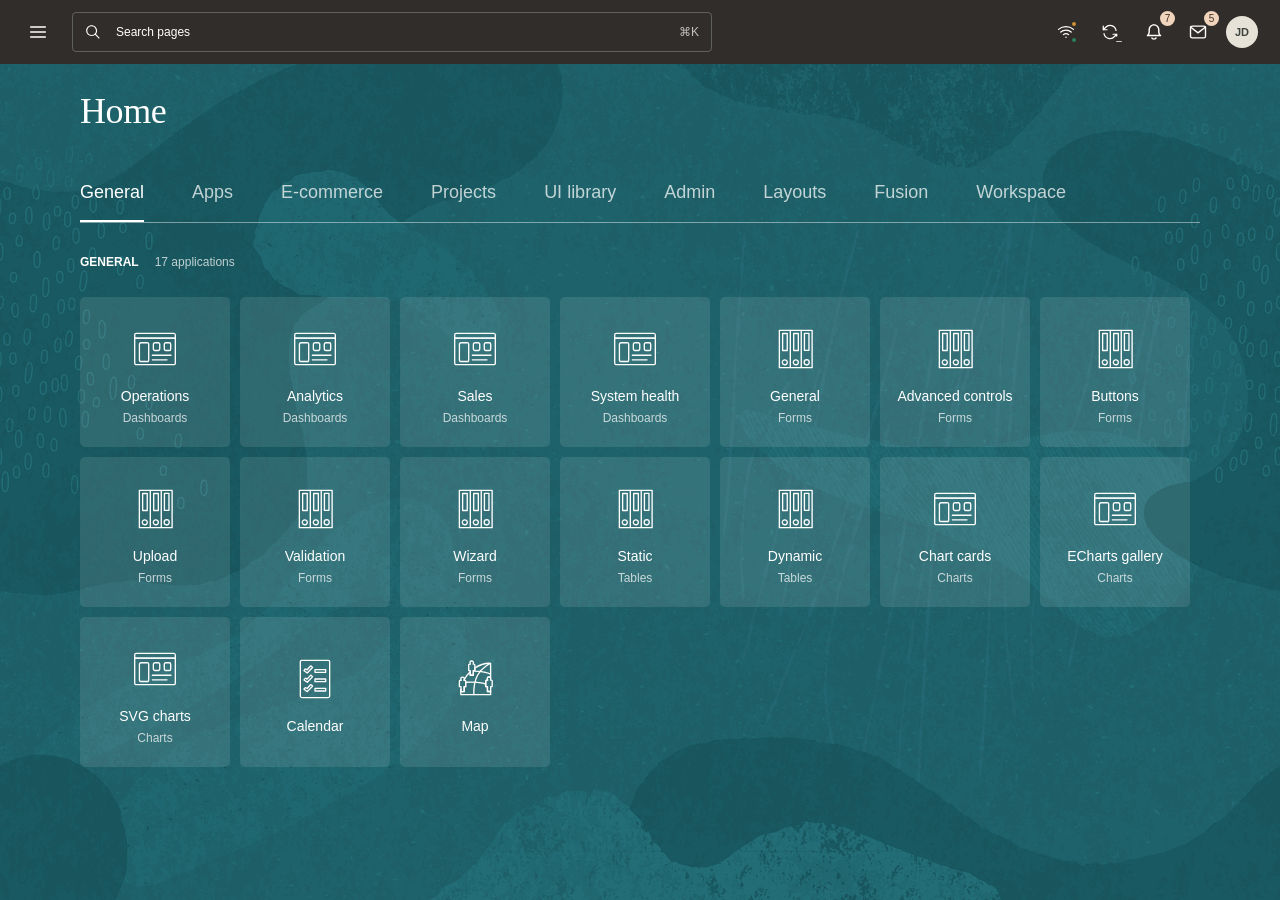
==== commit 1009fa1e: "Update Oracle JET Redwood PWA release" ====
--- a/index.html
+++ b/index.html
@@ -1,4 +1,4 @@
 <!doctype html><html lang="en-us"><head><title>Redwood Workspace</title><meta charset="UTF-8"/><meta name="viewport" content="viewport-fit=cover,width=device-width,initial-scale=1"/><meta name="description" content="A responsive Oracle JET Redwood workspace with dashboard, records, and forms."/><meta name="theme-color" content="#1e3133"/><script>try{var p=JSON.parse(localStorage.getItem('redwood-workspace.suite.v1')||'null');var t=p&&p.preferences&&p.preferences.theme;var dark=t==='dark'||t==='system'&&matchMedia('(prefers-color-scheme: dark)').matches;document.documentElement.dataset.workspaceTheme=dark?'dark':'light';if(dark)document.documentElement.classList.add('oj-color-invert','oj-c-colorscheme-dark');}catch(e){}</script><meta name="apple-mobile-web-app-capable" content="yes"/><meta name="apple-mobile-web-app-status-bar-style" content="default"/><meta name="apple-mobile-web-app-title" content="Redwood"/><link rel="manifest" href="manifest.webmanifest"/><link rel="apple-touch-icon" href="icons/apple-touch-icon.png"/><link rel="icon" href="styles/images/JET-Favicon-Red-32x32.png" type="image/x-icon"/><link rel="stylesheet" type="text/css" href="styles/redwood/21.1.0/web/redwood.min.css">
 <link rel="stylesheet" type="text/css" href="styles/theme-redwood/21.1.0/web/theme.css">
 
-<link rel="stylesheet" type="text/css" href="styles/app.css"><link href="styles/main.253a2c0e2656a8ce5f83.css" rel="stylesheet"></head><body class="oj-web-applayout-body" data-oj-binding-provider="none"><app-root></app-root><script defer="defer" src="js/runtime.882cce01d57d46db6272.js"></script><script defer="defer" src="js/main.187f63a64d24f9d51f6f.js"></script></body></html>+<link rel="stylesheet" type="text/css" href="styles/app.css"><link href="styles/main.ceb6bf7e2524e8af4aa7.css" rel="stylesheet"></head><body class="oj-web-applayout-body" data-oj-binding-provider="none"><app-root></app-root><script defer="defer" src="js/runtime.882cce01d57d46db6272.js"></script><script defer="defer" src="js/main.4233e365759965963e53.js"></script></body></html>
--- a/styles/main.ceb6bf7e2524e8af4aa7.css
+++ b/styles/main.ceb6bf7e2524e8af4aa7.css
@@ -0,0 +1,150 @@
+.LayerHostStyles_baseStyle__f93kxw0{position:absolute;left:0;right:0;top:0}
+.LayerStyles_baseStyle__g9p4b90{position:relative}.LayerStyles_tooltipPriorityStyle__g9p4b91{z-index:800}.LayerStyles_popupPriorityStyle__g9p4b92{z-index:1000}.LayerStyles_dialogPriorityStyle__g9p4b93{z-index:1050}.LayerStyles_messagesPriorityStyle__g9p4b94{z-index:2000}
+.ModalStyles_baseStyle__1src2tr0{position:fixed;top:0;right:0;bottom:0;left:0}.ModalStyles_backdropStyle__1src2tr1{position:absolute;top:0;right:0;bottom:0;left:0}.ModalStyles_backdropScrimStyle__1src2tr2{background-color:var(--oj-c-overlay-scrim)}.ModalStyles_backdropTransparentStyle__1src2tr3{background-color:transparent}
+.FocusTrackerStyles_baseStyle__1g9mhde0{background-color:inherit;display:contents}.FocusTrackerStyles_baseStyle__1g9mhde0>*{margin-top:0 !important;margin-bottom:0 !important;margin-left:0 !important;margin-right:0 !important}.FocusTrackerStyles_guardStyle__1g9mhde1{height:0px;left:0;position:fixed;top:0;width:1px}
+.DrawerPopupStyles_baseStyle__rsgy7b0{--oj-current-bg-color: var(--oj-c-drawer-popup-overlay-drawer-background-color);position:fixed;overflow-y:auto;background-color:var(--oj-c-drawer-popup-overlay-drawer-background-color);touch-action:none}.DrawerPopupStyles_visibilityHidden__rsgy7b1{visibility:hidden}.DrawerPopupStyles_visibilityVisible__rsgy7b2{visibility:visible}
+.DrawerPopupVariants_multiVariantStyles_placement_left__ajbar40{box-shadow:.3rem 0 1.5rem rgba(var(--oj-c-boxshadow-shadowcolor), 0.05);top:0;bottom:0;left:0}.DrawerPopupVariants_multiVariantStyles_placement_right__ajbar41{box-shadow:-0.3rem 0 1.5rem rgba(var(--oj-c-boxshadow-shadowcolor), 0.05);top:0;bottom:0;right:0}.DrawerPopupVariants_multiVariantStyles_placement_bottom__ajbar42{box-shadow:0 -0.3rem .3rem 0 rgba(var(--oj-c-boxshadow-shadowcolor), 0.05);bottom:0;left:0;right:0}.DrawerPopupVariants_multiVariantStyles_displayModeHorizontal_overlay__ajbar45{max-width:90vw;min-width:320px}.DrawerPopupVariants_multiVariantStyles_displayModeHorizontal_fullOverlay__ajbar46{width:100%;max-width:100%}
+oj-c-drawer-popup:not(.oj-complete){visibility:hidden}oj-c-drawer-popup{display:none}oj-c-drawer-popup[hidden]{display:none}
+.ImageVars_bloomImages__odczjte{--bloomImageVars_continuousBorder__odczjtc: url(../styles/dynamicImages/ac462b56137592d24b74.svg);--bloomImageVars_buttonContinuousBorder__odczjtd: url(../styles/dynamicImages/03d6f432c308377bf9ad.svg)}.ImageVars_globalImages__odczjtf{--imageVars_avatarPattern0__odczjt0: url(../styles/dynamicImages/d220a4401e4dc2e8ffdb.png);--imageVars_avatarPattern1__odczjt1: url(../styles/dynamicImages/37f41d449f8594649144.png);--imageVars_avatarPattern2__odczjt2: url(../styles/dynamicImages/1538db98a2b1540d5f3a.png);--imageVars_avatarPattern3__odczjt3: url(../styles/dynamicImages/5389485f94f8f4514a71.png);--imageVars_avatarPattern4__odczjt4: url(../styles/dynamicImages/49683f8be1cc8f85adb1.png);--imageVars_avatarPattern5__odczjt5: url(../styles/dynamicImages/c133225a955061600732.png);--imageVars_avatarPattern6__odczjt6: url(../styles/dynamicImages/96119d47ab31e3fd8ed9.png);--imageVars_avatarPattern7__odczjt7: url(../styles/dynamicImages/e1c7444590a1f657832f.png);--imageVars_avatarPattern8__odczjt8: url(../styles/dynamicImages/657e33336ec8194cec9e.png);--imageVars_avatarPattern9__odczjt9: url(../styles/dynamicImages/9eb5ffa457cb008fcbdf.png);--imageVars_sparkleImg__odczjta: url(../styles/dynamicImages/e1376639604562dec918.gif);--imageVars_dialogTexture08__odczjtb: url([data-uri])}
+.BaseButtonStyles_styles_base__jvi3ds0{cursor:var(--oj-c-cursor-clickable);box-sizing:border-box;position:relative}.BaseButtonStyles_styles_styled__jvi3ds1{align-items:center;border-style:solid;border-width:1px;box-sizing:border-box;display:inline-block;font-family:inherit;justify-content:center;overflow-x:hidden;overflow-y:hidden;padding-top:0;padding-bottom:0;pointer-events:auto;text-overflow:ellipsis;vertical-align:top;-webkit-tap-highlight-color:rgba(0, 0, 0, 0);white-space:nowrap;border-radius:var(--oj-c-base-button-border-radius);font-weight:var(--oj-c-body-md-font-weight-semibold)}.BaseButtonStyles_styles_styled__jvi3ds1:focus{outline-style:none}.BaseButtonStyles_styles_styledOutline__jvi3ds2:focus-visible{border:none;padding-bottom:1px;padding-top:1px}.BaseButtonStyles_styles_styledOutline__jvi3ds2:focus-visible::after{content:"";border-color:var(--oj-current-bg-color, var(--oj-c-page-background-neutral0));border-radius:var(--oj-c-base-button-border-radius);border-style:solid;border-width:calc(var(--oj-c-keyboard-outline-width) + 1px);display:block;inset:0;outline-color:var(--oj-c-keyboard-outline-color);outline-offset:calc(-1*var(--oj-c-keyboard-outline-width));outline-style:var(--oj-c-keyboard-outline-style);outline-width:var(--oj-c-keyboard-outline-width);pointer-events:none;position:absolute}.BaseButtonStyles_styles_styledOutline__jvi3ds2:has(input:focus-visible){border:none;padding-bottom:1px;padding-top:1px}.BaseButtonStyles_styles_styledOutline__jvi3ds2:has(input:focus-visible)::after{content:"";border-color:var(--oj-current-bg-color, var(--oj-c-page-background-neutral0));border-radius:var(--oj-c-base-button-border-radius);border-style:solid;border-width:calc(var(--oj-c-keyboard-outline-width) + 1px);display:block;inset:0;outline-color:var(--oj-c-keyboard-outline-color);outline-offset:calc(-1*var(--oj-c-keyboard-outline-width));outline-style:var(--oj-c-keyboard-outline-style);outline-width:var(--oj-c-keyboard-outline-width);pointer-events:none;position:absolute}.BaseButtonStyles_styles_forcedStyledOutline__jvi3ds3{border:none;padding-bottom:1px;padding-top:1px}.BaseButtonStyles_styles_forcedStyledOutline__jvi3ds3::after{content:"";border-color:var(--oj-current-bg-color, var(--oj-c-page-background-neutral0));border-radius:var(--oj-c-base-button-border-radius);border-style:solid;border-width:calc(var(--oj-c-keyboard-outline-width) + 1px);display:block;inset:0;outline-color:var(--oj-c-keyboard-outline-color);outline-offset:calc(-1*var(--oj-c-keyboard-outline-width));outline-style:var(--oj-c-keyboard-outline-style);outline-width:var(--oj-c-keyboard-outline-width);pointer-events:none;position:absolute}.BaseButtonStyles_styles_styledOutlineButtonset__jvi3ds4:focus-visible{z-index:2;border:none;padding-bottom:1px;padding-top:1px}.BaseButtonStyles_styles_styledOutlineButtonset__jvi3ds4:focus-visible::after{content:"";border-color:var(--oj-current-bg-color, var(--oj-c-page-background-neutral0));border-radius:var(--oj-c-base-button-border-radius);border-style:solid;border-width:calc(var(--oj-c-keyboard-outline-width) + 1px);display:block;inset:0;outline-color:var(--oj-c-keyboard-outline-color);outline-offset:calc(-1*var(--oj-c-keyboard-outline-width));outline-style:var(--oj-c-keyboard-outline-style);outline-width:var(--oj-c-keyboard-outline-width);pointer-events:none;position:absolute}.BaseButtonStyles_styles_styledOutlineButtonset__jvi3ds4:has(input:focus-visible){z-index:2;border:none;padding-bottom:1px;padding-top:1px}.BaseButtonStyles_styles_styledOutlineButtonset__jvi3ds4:has(input:focus-visible)::after{content:"";border-color:var(--oj-current-bg-color, var(--oj-c-page-background-neutral0));border-radius:var(--oj-c-base-button-border-radius);border-style:solid;border-width:calc(var(--oj-c-keyboard-outline-width) + 1px);display:block;inset:0;outline-color:var(--oj-c-keyboard-outline-color);outline-offset:calc(-1*var(--oj-c-keyboard-outline-width));outline-style:var(--oj-c-keyboard-outline-style);outline-width:var(--oj-c-keyboard-outline-width);pointer-events:none;position:absolute}.BaseButtonStyles_styles_forcedStyledOutlineButtonset__jvi3ds5:focus{z-index:2;border:none;padding-bottom:1px;padding-top:1px}.BaseButtonStyles_styles_forcedStyledOutlineButtonset__jvi3ds5:focus::after{content:"";border-color:var(--oj-current-bg-color, var(--oj-c-page-background-neutral0));border-radius:var(--oj-c-base-button-border-radius);border-style:solid;border-width:calc(var(--oj-c-keyboard-outline-width) + 1px);display:block;inset:0;outline-color:var(--oj-c-keyboard-outline-color);outline-offset:calc(-1*var(--oj-c-keyboard-outline-width));outline-style:var(--oj-c-keyboard-outline-style);outline-width:var(--oj-c-keyboard-outline-width);pointer-events:none;position:absolute}.BaseButtonStyles_styles_forcedStyledOutlineButtonset__jvi3ds5:has(input:focus){z-index:2;border:none;padding-bottom:1px;padding-top:1px}.BaseButtonStyles_styles_forcedStyledOutlineButtonset__jvi3ds5:has(input:focus)::after{content:"";border-color:var(--oj-current-bg-color, var(--oj-c-page-background-neutral0));border-radius:var(--oj-c-base-button-border-radius);border-style:solid;border-width:calc(var(--oj-c-keyboard-outline-width) + 1px);display:block;inset:0;outline-color:var(--oj-c-keyboard-outline-color);outline-offset:calc(-1*var(--oj-c-keyboard-outline-width));outline-style:var(--oj-c-keyboard-outline-style);outline-width:var(--oj-c-keyboard-outline-width);pointer-events:none;position:absolute}.BaseButtonStyles_styles_forcedMinButtonset__jvi3ds6:focus{padding-inline-start:1px !important;padding-inline-end:1px !important}.BaseButtonStyles_styles_forcedMinButtonset__jvi3ds6:has(input:focus){padding-inline-start:1px !important;padding-inline-end:1px !important}.BaseButtonStyles_styles_min__jvi3ds7{padding-inline-start:unset !important;padding-inline-end:unset !important}.BaseButtonStyles_styles_min__jvi3ds7:focus-visible{padding-inline-start:1px !important;padding-inline-end:1px !important}.BaseButtonStyles_styles_min__jvi3ds7:has(input:focus-visible){padding-inline-start:1px !important;padding-inline-end:1px !important}.BaseButtonStyles_styles_minContainer__jvi3ds8{padding-inline-start:unset !important;padding-inline-end:unset !important}.BaseButtonStyles_styles_fill__jvi3ds9{width:100%}.BaseButtonStyles_styles_spanOnly__jvi3dsa{display:inline-flex}.BaseButtonStyles_styles_embedded__jvi3dsb{height:100%;display:inline-flex}.BaseButtonStyles_styles_embedded__jvi3dsb:focus-visible{outline-style:none}.BaseButtonStyles_styles_noBorderStart__jvi3dsc{border-inline-start-width:0px}.BaseButtonStyles_styles_noBorderEnd__jvi3dsd{border-inline-end-width:0px}.BaseButtonStyles_styles_noBorderStartButtonset__jvi3dse{position:relative;z-index:0;margin-inline-start:-1px}.BaseButtonStyles_styles_noBorderEndButtonset__jvi3dsf{position:relative;z-index:0}.BaseButtonStyles_styles_unselectedBorderEnd__jvi3dsg{border-inline-end-color:transparent}.BaseButtonStyles_styles_unselectedBorderStart__jvi3dsh{border-inline-start-color:transparent}.BaseButtonStyles_styles_noBorderRadiusStart__jvi3dsi{border-start-start-radius:0;border-end-start-radius:0}.BaseButtonStyles_styles_noBorderRadiusStart__jvi3dsi:focus-visible::after{border-start-start-radius:0;border-end-start-radius:0}.BaseButtonStyles_styles_noBorderRadiusStart__jvi3dsi:has(input:focus-visible)::after{border-start-start-radius:0;border-end-start-radius:0}.BaseButtonStyles_styles_forcedNoBorderRadiusStartButtonset__jvi3dsj:focus::after{border-start-start-radius:0;border-end-start-radius:0}.BaseButtonStyles_styles_forcedNoBorderRadiusStartButtonset__jvi3dsj:has(input:focus)::after{border-start-start-radius:0;border-end-start-radius:0}.BaseButtonStyles_styles_noBorderRadiusEnd__jvi3dsk{border-end-end-radius:0;border-start-end-radius:0}.BaseButtonStyles_styles_noBorderRadiusEnd__jvi3dsk:focus-visible::after{border-start-end-radius:0;border-end-end-radius:0}.BaseButtonStyles_styles_noBorderRadiusEnd__jvi3dsk:has(input:focus-visible)::after{border-start-end-radius:0;border-end-end-radius:0}.BaseButtonStyles_styles_forcedNoBorderRadiusEndButtonset__jvi3dsl:focus::after{border-start-end-radius:0;border-end-end-radius:0}.BaseButtonStyles_styles_forcedNoBorderRadiusEndButtonset__jvi3dsl:has(input:focus)::after{border-start-end-radius:0;border-end-end-radius:0}.BaseButtonStyles_styles_inputLabel__jvi3dsm{cursor:inherit;display:inline-flex;align-items:center;justify-content:center;width:100%;height:100%}.BaseButtonStyles_styles_widthEqual__jvi3dsn{flex:1;overflow:hidden}.BaseButtonStyles_styles_widthAuto__jvi3dso{flex:auto}.BaseButtonStyles_styles_noUserSelect__jvi3dsp{-webkit-user-select:none;-moz-user-select:none;user-select:none}.BaseButtonStyles_styles_bottom__jvi3dsq{border-inline-start-width:0;border-right-width:0;border-block-end-width:0;width:100%;border-top-left-radius:0;border-top-right-radius:0;border-bottom-left-radius:inherit;border-bottom-right-radius:inherit;padding-bottom:unset !important}.BaseButtonStyles_styles_bottom__jvi3dsq:focus-visible::after{border-top-left-radius:0;border-top-right-radius:0;border-bottom-left-radius:inherit;border-bottom-right-radius:inherit}.BaseButtonStyles_styles_bottom__jvi3dsq:has(input:focus-visible)::after{border-top-left-radius:0;border-top-right-radius:0;border-bottom-left-radius:inherit;border-bottom-right-radius:inherit}.BaseButtonStyles_styles_forcedBottomButtonset__jvi3dsr:focus::after{border-top-left-radius:0;border-top-right-radius:0;border-bottom-left-radius:inherit;border-bottom-right-radius:inherit}.BaseButtonStyles_styles_forcedBottomButtonset__jvi3dsr:has(input:focus)::after{border-top-left-radius:0;border-top-right-radius:0;border-bottom-left-radius:inherit;border-bottom-right-radius:inherit}.BaseButtonStyles_styles_notInteractive__jvi3dss{cursor:default}.BaseButtonStyles_styles_newStackingContext__jvi3dst{z-index:0}.BaseButtonStyles_styles_variants_outlined_base__jvi3dsu{background-color:var(--oj-c-base-button-variants-outlined-base-background-color);border-color:var(--oj-c-base-button-variants-outlined-base-border-color);color:var(--oj-c-base-button-variants-outlined-base-color)}.BaseButtonStyles_styles_variants_outlined_hiddenLabel__jvi3dsv{color:var(--oj-c-base-button-variants-outlined-base-background-color)}.BaseButtonStyles_styles_variants_outlined_disabled__jvi3dsw{background-color:var(--oj-c-base-button-variants-outlined-disabled-background-color);border-color:var(--oj-c-base-button-variants-outlined-disabled-border-color);color:var(--oj-c-base-button-variants-outlined-disabled-color);cursor:not-allowed}.BaseButtonStyles_styles_variants_outlined_hover__jvi3dsx:not(:active){background-image:linear-gradient(var(--oj-c-base-button-variants-outlined-hover-background-overlay-color), var(--oj-c-base-button-variants-outlined-hover-background-overlay-color));border-color:var(--oj-c-border-enabled)}.BaseButtonStyles_styles_variants_outlined_active__jvi3dsy{background-image:linear-gradient(var(--oj-c-base-button-variants-outlined-active-background-overlay-color), var(--oj-c-base-button-variants-outlined-active-background-overlay-color));border-color:var(--oj-c-border-enabled);color:var(--oj-c-text-icon-primary)}.BaseButtonStyles_styles_variants_outlined_selected__jvi3dsz{background-color:var(--oj-c-surface-selected);border-color:var(--oj-c-border-selected);z-index:1}.BaseButtonStyles_styles_variants_outlined_selectedDisabled__jvi3ds10{background-color:var(--oj-c-surface-disabled)}.BaseButtonStyles_styles_variants_outlined_container__jvi3ds15{background-color:transparent;border-style:hidden;cursor:none;display:flex}.BaseButtonStyles_styles_variants_outlined_buttonSetItem__jvi3ds16{border-inline-start-color:transparent;border-inline-start-width:1px}.BaseButtonStyles_styles_variants_outlined_buttonSetItemSelected__jvi3ds17{border-inline-start-color:var(--oj-c-border-selected);border-inline-start-width:1px}.BaseButtonStyles_styles_variants_outlined_buttonSetItemDisabled__jvi3ds18{border-inline-start-color:var(--oj-c-base-button-variants-outlined-disabled-border-color);border-inline-start-width:1px}.BaseButtonStyles_styles_variants_callToAction_base__jvi3ds19{background-color:var(--oj-c-base-button-variants-call-to-action-base-background-color);border-color:var(--oj-c-base-button-variants-call-to-action-base-border-color);color:var(--oj-c-base-button-variants-call-to-action-base-color)}.BaseButtonStyles_styles_variants_callToAction_hiddenLabel__jvi3ds1a{color:transparent}.BaseButtonStyles_styles_variants_callToAction_disabled__jvi3ds1b{background-color:var(--oj-c-base-button-variants-call-to-action-disabled-background-color);border-color:var(--oj-c-base-button-variants-call-to-action-disabled-border-color);color:var(--oj-c-base-button-variants-call-to-action-disabled-color);cursor:not-allowed}.BaseButtonStyles_styles_variants_callToAction_hover__jvi3ds1c:not(:active){background-image:linear-gradient(var(--oj-c-base-button-variants-call-to-action-hover-background-overlay-color), var(--oj-c-base-button-variants-call-to-action-hover-background-overlay-color));border-color:transparent}.BaseButtonStyles_styles_variants_callToAction_active__jvi3ds1d{background-image:linear-gradient(var(--oj-c-base-button-variants-call-to-action-active-background-overlay-color), var(--oj-c-base-button-variants-call-to-action-active-background-overlay-color));border-color:transparent;color:var(--oj-c-text-icon-inverse)}.BaseButtonStyles_styles_variants_callToAction_container__jvi3ds1g{background-color:transparent;border-style:hidden;cursor:none;display:flex}.BaseButtonStyles_styles_variants_borderless_base__jvi3ds1h{background-color:var(--oj-c-base-button-variants-borderless-base-background-color);border-color:var(--oj-c-base-button-variants-borderless-base-border-color);color:var(--oj-c-base-button-variants-borderless-base-color)}.BaseButtonStyles_styles_variants_borderless_hiddenLabel__jvi3ds1i{color:var(--oj-c-base-button-variants-borderless-base-background-color)}.BaseButtonStyles_styles_variants_borderless_disabled__jvi3ds1j{background-color:var(--oj-c-base-button-variants-borderless-disabled-background-color);border-color:var(--oj-c-base-button-variants-borderless-disabled-border-color);color:var(--oj-c-base-button-variants-borderless-disabled-color);cursor:not-allowed}.BaseButtonStyles_styles_variants_borderless_hover__jvi3ds1k:not(:active){background-image:linear-gradient(var(--oj-c-base-button-variants-borderless-hover-background-overlay-color), var(--oj-c-base-button-variants-borderless-hover-background-overlay-color));border-color:transparent}.BaseButtonStyles_styles_variants_borderless_active__jvi3ds1l{background-image:linear-gradient(var(--oj-c-base-button-variants-borderless-active-background-overlay-color), var(--oj-c-base-button-variants-borderless-active-background-overlay-color));border-color:transparent;color:var(--oj-c-text-icon-primary)}.BaseButtonStyles_styles_variants_borderless_selected__jvi3ds1m{background-color:var(--oj-c-surface-selected);border-color:var(--oj-c-border-selected)}.BaseButtonStyles_styles_variants_borderless_selectedDisabled__jvi3ds1n{background-color:var(--oj-c-surface-disabled)}.BaseButtonStyles_styles_variants_borderless_container__jvi3ds1s{background-color:transparent;border-style:hidden;cursor:none;display:flex}.BaseButtonStyles_styles_variants_borderless_buttonSetItem__jvi3ds1t{margin-inline-start:var(--oj-c-size-units, 0.25rem)}.BaseButtonStyles_styles_variants_ghost_base__jvi3ds1u{background-color:var(--oj-c-base-button-variants-ghost-base-background-color);border-color:var(--oj-c-base-button-variants-ghost-base-border-color);color:var(--oj-c-base-button-variants-ghost-base-color)}.BaseButtonStyles_styles_variants_ghost_hiddenLabel__jvi3ds1v{color:var(--oj-c-base-button-variants-ghost-base-background-color)}.BaseButtonStyles_styles_variants_ghost_disabled__jvi3ds1w{background-color:var(--oj-c-base-button-variants-ghost-disabled-background-color);border-color:var(--oj-c-base-button-variants-ghost-disabled-border-color);color:var(--oj-c-base-button-variants-ghost-disabled-color);cursor:not-allowed}.BaseButtonStyles_styles_variants_ghost_hover__jvi3ds1x:not(:active){background-image:linear-gradient(var(--oj-c-base-button-variants-ghost-hover-background-overlay-color), var(--oj-c-base-button-variants-ghost-hover-background-overlay-color));border-color:transparent;color:var(--oj-c-text-icon-secondary)}.BaseButtonStyles_styles_variants_ghost_active__jvi3ds1y{background-image:linear-gradient(var(--oj-c-base-button-variants-ghost-active-background-overlay-color), var(--oj-c-base-button-variants-ghost-active-background-overlay-color));border-color:transparent;color:var(--oj-c-text-icon-secondary)}.BaseButtonStyles_styles_variants_ghost_container__jvi3ds21{background-color:transparent;border-style:hidden;cursor:none;display:flex}.BaseButtonStyles_styles_variants_solid_base__jvi3ds22{background-color:var(--oj-c-base-button-variants-solid-base-background-color);border-color:var(--oj-c-base-button-variants-solid-base-border-color);color:var(--oj-c-base-button-variants-solid-base-color)}.BaseButtonStyles_styles_variants_solid_hiddenLabel__jvi3ds23{color:transparent}.BaseButtonStyles_styles_variants_solid_disabled__jvi3ds24{background-color:var(--oj-c-base-button-variants-solid-disabled-background-color);border-color:var(--oj-c-base-button-variants-solid-disabled-border-color);color:var(--oj-c-base-button-variants-solid-disabled-color);cursor:not-allowed}.BaseButtonStyles_styles_variants_solid_hover__jvi3ds25:not(:active){background-image:linear-gradient(var(--oj-c-base-button-variants-solid-hover-background-overlay-color), var(--oj-c-base-button-variants-solid-hover-background-overlay-color));border-color:transparent}.BaseButtonStyles_styles_variants_solid_active__jvi3ds26{background-image:linear-gradient(var(--oj-c-base-button-variants-solid-active-background-overlay-color), var(--oj-c-base-button-variants-solid-active-background-overlay-color));border-color:transparent;color:var(--oj-c-text-icon-primary)}.BaseButtonStyles_styles_variants_solid_container__jvi3ds29{background-color:transparent;border-style:hidden;cursor:none;display:flex}.BaseButtonStyles_styles_variants_danger_base__jvi3ds2a{background-color:var(--oj-c-base-button-variants-danger-base-background-color);border-color:var(--oj-c-base-button-variants-danger-base-border-color);color:var(--oj-c-base-button-variants-danger-base-color)}.BaseButtonStyles_styles_variants_danger_hiddenLabel__jvi3ds2b{color:transparent}.BaseButtonStyles_styles_variants_danger_disabled__jvi3ds2c{background-color:var(--oj-c-base-button-variants-danger-disabled-background-color);border-color:var(--oj-c-base-button-variants-danger-disabled-border-color);color:var(--oj-c-base-button-variants-danger-disabled-color);cursor:not-allowed}.BaseButtonStyles_styles_variants_danger_hover__jvi3ds2d:not(:active){background-image:linear-gradient(var(--oj-c-base-button-variants-danger-hover-background-overlay-color), var(--oj-c-base-button-variants-danger-hover-background-overlay-color));border-color:transparent}.BaseButtonStyles_styles_variants_danger_active__jvi3ds2e{background-image:linear-gradient(var(--oj-c-base-button-variants-danger-active-background-overlay-color), var(--oj-c-base-button-variants-danger-active-background-overlay-color));border-color:transparent;color:var(--oj-c-text-icon-on-color)}.BaseButtonStyles_styles_variants_danger_container__jvi3ds2h{background-color:transparent;border-style:hidden;cursor:none;display:flex}.BaseButtonStyles_styles_sizes_xs__jvi3ds2i{height:var(--oj-c-base-button-sizes-xs-height);min-width:var(--oj-c-base-button-sizes-xs-height);padding-inline-start:var(--oj-c-base-button-sizes-xs-text-to-edge-padding);padding-inline-end:var(--oj-c-base-button-sizes-xs-text-to-edge-padding);font-size:var(--oj-c-base-button-font-size)}.BaseButtonStyles_styles_sizes_xs__jvi3ds2i:focus-visible{padding-inline-start:calc(var(--oj-c-base-button-sizes-xs-text-to-edge-padding) + 1px);padding-inline-end:calc(var(--oj-c-base-button-sizes-xs-text-to-edge-padding) + 1px)}.BaseButtonStyles_styles_sizes_xs__jvi3ds2i:has(input:focus-visible){padding-inline-start:calc(var(--oj-c-base-button-sizes-xs-text-to-edge-padding) + 1px);padding-inline-end:calc(var(--oj-c-base-button-sizes-xs-text-to-edge-padding) + 1px)}.BaseButtonStyles_styles_sizes_forcedXsButtonset__jvi3ds2j:focus{padding-inline-start:calc(var(--oj-c-base-button-sizes-xs-text-to-edge-padding) + 1px);padding-inline-end:calc(var(--oj-c-base-button-sizes-xs-text-to-edge-padding) + 1px)}.BaseButtonStyles_styles_sizes_forcedXsButtonset__jvi3ds2j:has(input:focus){padding-inline-start:calc(var(--oj-c-base-button-sizes-xs-text-to-edge-padding) + 1px);padding-inline-end:calc(var(--oj-c-base-button-sizes-xs-text-to-edge-padding) + 1px)}.BaseButtonStyles_styles_sizes_sm__jvi3ds2k{height:var(--oj-c-base-button-sizes-sm-height);min-width:var(--oj-c-base-button-sizes-sm-height);padding-inline-start:var(--oj-c-base-button-sizes-sm-text-to-edge-padding);padding-inline-end:var(--oj-c-base-button-sizes-sm-text-to-edge-padding);font-size:var(--oj-c-base-button-font-size)}.BaseButtonStyles_styles_sizes_sm__jvi3ds2k:focus-visible{padding-inline-start:calc(var(--oj-c-base-button-sizes-sm-text-to-edge-padding) + 1px);padding-inline-end:calc(var(--oj-c-base-button-sizes-sm-text-to-edge-padding) + 1px)}.BaseButtonStyles_styles_sizes_sm__jvi3ds2k:has(input:focus-visible){padding-inline-start:calc(var(--oj-c-base-button-sizes-sm-text-to-edge-padding) + 1px);padding-inline-end:calc(var(--oj-c-base-button-sizes-sm-text-to-edge-padding) + 1px)}.BaseButtonStyles_styles_sizes_forcedSmButtonset__jvi3ds2l:focus{padding-inline-start:calc(var(--oj-c-base-button-sizes-sm-text-to-edge-padding) + 1px);padding-inline-end:calc(var(--oj-c-base-button-sizes-sm-text-to-edge-padding) + 1px)}.BaseButtonStyles_styles_sizes_forcedSmButtonset__jvi3ds2l:has(input:focus){padding-inline-start:calc(var(--oj-c-base-button-sizes-sm-text-to-edge-padding) + 1px);padding-inline-end:calc(var(--oj-c-base-button-sizes-sm-text-to-edge-padding) + 1px)}.BaseButtonStyles_styles_sizes_md__jvi3ds2m{height:var(--oj-c-base-button-sizes-md-height);min-width:var(--oj-c-base-button-sizes-md-height);padding-inline-start:var(--oj-c-base-button-sizes-md-text-to-edge-padding);padding-inline-end:var(--oj-c-base-button-sizes-md-text-to-edge-padding);font-size:var(--oj-c-base-button-font-size)}.BaseButtonStyles_styles_sizes_md__jvi3ds2m:focus-visible{padding-inline-start:calc(var(--oj-c-base-button-sizes-md-text-to-edge-padding) + 1px);padding-inline-end:calc(var(--oj-c-base-button-sizes-md-text-to-edge-padding) + 1px)}.BaseButtonStyles_styles_sizes_md__jvi3ds2m:has(input:focus-visible){padding-inline-start:calc(var(--oj-c-base-button-sizes-md-text-to-edge-padding) + 1px);padding-inline-end:calc(var(--oj-c-base-button-sizes-md-text-to-edge-padding) + 1px)}.BaseButtonStyles_styles_sizes_forcedMdButtonset__jvi3ds2n:focus{padding-inline-start:calc(var(--oj-c-base-button-sizes-md-text-to-edge-padding) + 1px);padding-inline-end:calc(var(--oj-c-base-button-sizes-md-text-to-edge-padding) + 1px)}.BaseButtonStyles_styles_sizes_forcedMdButtonset__jvi3ds2n:has(input:focus){padding-inline-start:calc(var(--oj-c-base-button-sizes-md-text-to-edge-padding) + 1px);padding-inline-end:calc(var(--oj-c-base-button-sizes-md-text-to-edge-padding) + 1px)}.BaseButtonStyles_styles_sizes_lg__jvi3ds2o{height:var(--oj-c-base-button-sizes-lg-height);min-width:var(--oj-c-base-button-sizes-lg-height);padding-inline-start:var(--oj-c-base-button-sizes-lg-text-to-edge-padding);padding-inline-end:var(--oj-c-base-button-sizes-lg-text-to-edge-padding);font-size:var(--oj-c-base-button-font-size)}.BaseButtonStyles_styles_sizes_lg__jvi3ds2o:focus-visible{padding-inline-start:calc(var(--oj-c-base-button-sizes-lg-text-to-edge-padding) + 1px);padding-inline-end:calc(var(--oj-c-base-button-sizes-lg-text-to-edge-padding) + 1px)}.BaseButtonStyles_styles_sizes_lg__jvi3ds2o:has(input:focus-visible){padding-inline-start:calc(var(--oj-c-base-button-sizes-lg-text-to-edge-padding) + 1px);padding-inline-end:calc(var(--oj-c-base-button-sizes-lg-text-to-edge-padding) + 1px)}.BaseButtonStyles_styles_sizes_forcedLgButtonset__jvi3ds2p:focus{padding-inline-start:calc(var(--oj-c-base-button-sizes-lg-text-to-edge-padding) + 1px);padding-inline-end:calc(var(--oj-c-base-button-sizes-lg-text-to-edge-padding) + 1px)}.BaseButtonStyles_styles_sizes_forcedLgButtonset__jvi3ds2p:has(input:focus){padding-inline-start:calc(var(--oj-c-base-button-sizes-lg-text-to-edge-padding) + 1px);padding-inline-end:calc(var(--oj-c-base-button-sizes-lg-text-to-edge-padding) + 1px)}.BaseButtonStyles_styles_labelSizes_xs__jvi3ds2q{padding-inline-start:var(--oj-c-base-button-sizes-xs-text-to-edge-padding);padding-inline-end:var(--oj-c-base-button-sizes-xs-text-to-edge-padding)}.BaseButtonStyles_styles_labelSizes_sm__jvi3ds2r{padding-inline-start:var(--oj-c-base-button-sizes-sm-text-to-edge-padding);padding-inline-end:var(--oj-c-base-button-sizes-sm-text-to-edge-padding)}.BaseButtonStyles_styles_labelSizes_md__jvi3ds2s{padding-inline-start:var(--oj-c-base-button-sizes-md-text-to-edge-padding);padding-inline-end:var(--oj-c-base-button-sizes-md-text-to-edge-padding)}.BaseButtonStyles_styles_labelSizes_lg__jvi3ds2t{padding-inline-start:var(--oj-c-base-button-sizes-lg-text-to-edge-padding);padding-inline-end:var(--oj-c-base-button-sizes-lg-text-to-edge-padding)}.BaseButtonStyles_styles_base__jvi3ds0>*{margin-top:0 !important;margin-bottom:0 !important;margin-left:0 !important;margin-right:0 !important}@media(hover: hover){.BaseButtonStyles_styles_variants_outlined_pseudohover__jvi3ds11:hover:enabled:not(:active){background-image:linear-gradient(var(--oj-c-base-button-variants-outlined-hover-background-overlay-color), var(--oj-c-base-button-variants-outlined-hover-background-overlay-color));border-color:var(--oj-c-border-enabled)}.BaseButtonStyles_styles_variants_outlined_pseudohoverSelected__jvi3ds12:hover:enabled:not(:active){background-image:linear-gradient(var(--oj-c-base-button-variants-outlined-hover-background-overlay-color), var(--oj-c-base-button-variants-outlined-hover-background-overlay-color))}.BaseButtonStyles_styles_variants_outlined_pseudohoverSpan__jvi3ds13:hover:not(:active){background-image:linear-gradient(var(--oj-c-base-button-variants-outlined-hover-background-overlay-color), var(--oj-c-base-button-variants-outlined-hover-background-overlay-color));border-color:var(--oj-c-border-enabled)}.BaseButtonStyles_styles_variants_outlined_pseudohoverSpanSelected__jvi3ds14:hover:not(:active){background-image:linear-gradient(var(--oj-c-base-button-variants-outlined-hover-background-overlay-color), var(--oj-c-base-button-variants-outlined-hover-background-overlay-color))}.BaseButtonStyles_styles_variants_callToAction_pseudohover__jvi3ds1e:hover:enabled:not(:active){background-image:linear-gradient(var(--oj-c-base-button-variants-call-to-action-hover-background-overlay-color), var(--oj-c-base-button-variants-call-to-action-hover-background-overlay-color));border-color:transparent}.BaseButtonStyles_styles_variants_callToAction_pseudohoverSpan__jvi3ds1f:hover:not(:active){background-image:linear-gradient(var(--oj-c-base-button-variants-call-to-action-hover-background-overlay-color), var(--oj-c-base-button-variants-call-to-action-hover-background-overlay-color));border-color:transparent}.BaseButtonStyles_styles_variants_borderless_pseudohover__jvi3ds1o:hover:enabled:not(:active){background-image:linear-gradient(var(--oj-c-base-button-variants-borderless-hover-background-overlay-color), var(--oj-c-base-button-variants-borderless-hover-background-overlay-color));border-color:transparent}.BaseButtonStyles_styles_variants_borderless_pseudohoverSelected__jvi3ds1p:hover:enabled:not(:active){background-image:linear-gradient(var(--oj-c-base-button-variants-borderless-hover-background-overlay-color), var(--oj-c-base-button-variants-borderless-hover-background-overlay-color))}.BaseButtonStyles_styles_variants_borderless_pseudohoverSpan__jvi3ds1q:hover:not(:active){background-image:linear-gradient(var(--oj-c-base-button-variants-borderless-hover-background-overlay-color), var(--oj-c-base-button-variants-borderless-hover-background-overlay-color));border-color:transparent}.BaseButtonStyles_styles_variants_borderless_pseudohoverSpanSelected__jvi3ds1r:hover:not(:active){background-image:linear-gradient(var(--oj-c-base-button-variants-borderless-hover-background-overlay-color), var(--oj-c-base-button-variants-borderless-hover-background-overlay-color))}.BaseButtonStyles_styles_variants_ghost_pseudohover__jvi3ds1z:hover:enabled:not(:active){background-image:linear-gradient(var(--oj-c-base-button-variants-ghost-hover-background-overlay-color), var(--oj-c-base-button-variants-ghost-hover-background-overlay-color));border-color:transparent;color:var(--oj-c-text-icon-secondary)}.BaseButtonStyles_styles_variants_ghost_pseudohoverSpan__jvi3ds20:hover:not(:active){background-image:linear-gradient(var(--oj-c-base-button-variants-ghost-hover-background-overlay-color), var(--oj-c-base-button-variants-ghost-hover-background-overlay-color));border-color:transparent;color:var(--oj-c-text-icon-secondary)}.BaseButtonStyles_styles_variants_solid_pseudohover__jvi3ds27:hover:enabled:not(:active){background-image:linear-gradient(var(--oj-c-base-button-variants-solid-hover-background-overlay-color), var(--oj-c-base-button-variants-solid-hover-background-overlay-color));border-color:transparent}.BaseButtonStyles_styles_variants_solid_pseudohoverSpan__jvi3ds28:hover:not(:active){background-image:linear-gradient(var(--oj-c-base-button-variants-solid-hover-background-overlay-color), var(--oj-c-base-button-variants-solid-hover-background-overlay-color));border-color:transparent}.BaseButtonStyles_styles_variants_danger_pseudohover__jvi3ds2f:hover:enabled:not(:active){background-image:linear-gradient(var(--oj-c-base-button-variants-danger-hover-background-overlay-color), var(--oj-c-base-button-variants-danger-hover-background-overlay-color));border-color:transparent}.BaseButtonStyles_styles_variants_danger_pseudohoverSpan__jvi3ds2g:hover:not(:active){background-image:linear-gradient(var(--oj-c-base-button-variants-danger-hover-background-overlay-color), var(--oj-c-base-button-variants-danger-hover-background-overlay-color));border-color:transparent}}
+.BaseButtonVariants_multiVariantStyles_compound_0__1wmqozv20{border-color:transparent;transition-property:border-color;transition-duration:300ms;transition-timing-function:ease-in-out}.BaseButtonVariants_multiVariantStyles_compound_0__1wmqozv20.BaseButtonVariants_multiVariantStyles_compound_0__1wmqozv20:hover:enabled:not(:active){border-color:transparent}.BaseButtonVariants_multiVariantStyles_compound_0__1wmqozv20.BaseButtonVariants_multiVariantStyles_compound_0__1wmqozv20:focus-visible::after{display:none}.BaseButtonVariants_multiVariantStyles_compound_0__1wmqozv20.BaseButtonVariants_multiVariantStyles_compound_0__1wmqozv20:has(input:focus-visible)::after{display:none}.BaseButtonVariants_multiVariantStyles_compound_0__1wmqozv20::before{content:"";position:absolute;inset:0;box-sizing:border-box;border-color:transparent;border-radius:inherit;border-style:solid;border-width:1px;pointer-events:none;transition-property:opacity;border-image-source:var(--bloomImageVars_buttonContinuousBorder__odczjtd);border-image-slice:10;border-image-width:2px;border-image-repeat:repeat;opacity:0}.BaseButtonVariants_multiVariantStyles_compound_1__1wmqozv21{border-color:transparent;transition-property:border-color;transition-duration:300ms;transition-timing-function:ease-in-out}.BaseButtonVariants_multiVariantStyles_compound_1__1wmqozv21.BaseButtonVariants_multiVariantStyles_compound_1__1wmqozv21:hover:enabled:not(:active){border-color:transparent}.BaseButtonVariants_multiVariantStyles_compound_1__1wmqozv21.BaseButtonVariants_multiVariantStyles_compound_1__1wmqozv21:focus-visible::after{display:none}.BaseButtonVariants_multiVariantStyles_compound_1__1wmqozv21.BaseButtonVariants_multiVariantStyles_compound_1__1wmqozv21:has(input:focus-visible)::after{display:none}.BaseButtonVariants_multiVariantStyles_compound_1__1wmqozv21::before{content:"";position:absolute;inset:0;box-sizing:border-box;border-color:transparent;border-radius:inherit;border-style:solid;border-width:1px;pointer-events:none;transition-property:opacity;border-image-source:var(--bloomImageVars_buttonContinuousBorder__odczjtd);border-image-slice:10;border-image-width:2px;border-image-repeat:repeat;opacity:0}.BaseButtonVariants_multiVariantStyles_compound_2__1wmqozv22{border-color:transparent;transition-property:border-color;transition-duration:300ms;transition-timing-function:ease-in-out}.BaseButtonVariants_multiVariantStyles_compound_2__1wmqozv22.BaseButtonVariants_multiVariantStyles_compound_2__1wmqozv22:hover:enabled:not(:active){border-color:transparent}.BaseButtonVariants_multiVariantStyles_compound_2__1wmqozv22.BaseButtonVariants_multiVariantStyles_compound_2__1wmqozv22:focus-visible::after{display:none}.BaseButtonVariants_multiVariantStyles_compound_2__1wmqozv22.BaseButtonVariants_multiVariantStyles_compound_2__1wmqozv22:has(input:focus-visible)::after{display:none}.BaseButtonVariants_multiVariantStyles_compound_2__1wmqozv22::before{content:"";position:absolute;inset:0;box-sizing:border-box;border-color:transparent;border-radius:inherit;border-style:solid;border-width:1px;pointer-events:none;transition-property:opacity;border-image-source:var(--bloomImageVars_buttonContinuousBorder__odczjtd);border-image-slice:10;border-image-width:2px;border-image-repeat:repeat;opacity:1;transition-duration:300ms;transition-timing-function:ease-in-out}.BaseButtonVariants_multiVariantStyles_compound_3__1wmqozv23{border-color:transparent;transition-property:border-color;transition-duration:300ms;transition-timing-function:ease-in-out}.BaseButtonVariants_multiVariantStyles_compound_3__1wmqozv23.BaseButtonVariants_multiVariantStyles_compound_3__1wmqozv23:hover:enabled:not(:active){border-color:transparent}.BaseButtonVariants_multiVariantStyles_compound_3__1wmqozv23.BaseButtonVariants_multiVariantStyles_compound_3__1wmqozv23:focus-visible::after{display:none}.BaseButtonVariants_multiVariantStyles_compound_3__1wmqozv23.BaseButtonVariants_multiVariantStyles_compound_3__1wmqozv23:has(input:focus-visible)::after{display:none}.BaseButtonVariants_multiVariantStyles_compound_3__1wmqozv23::before{content:"";position:absolute;inset:0;box-sizing:border-box;border-color:transparent;border-radius:inherit;border-style:solid;border-width:1px;pointer-events:none;transition-property:opacity;border-image-source:var(--bloomImageVars_buttonContinuousBorder__odczjtd);border-image-slice:10;border-image-width:2px;border-image-repeat:repeat;opacity:1;transition-duration:300ms;transition-timing-function:ease-in-out}.BaseButtonVariants_multiVariantStyles_compound_4__1wmqozv24{transition-property:border-color;transition-duration:300ms;transition-timing-function:ease-in-out}.BaseButtonVariants_multiVariantStyles_compound_4__1wmqozv24.BaseButtonVariants_multiVariantStyles_compound_4__1wmqozv24:hover:enabled:not(:active){border-color:transparent}.BaseButtonVariants_multiVariantStyles_compound_4__1wmqozv24.BaseButtonVariants_multiVariantStyles_compound_4__1wmqozv24:focus-visible::after{display:none}.BaseButtonVariants_multiVariantStyles_compound_4__1wmqozv24.BaseButtonVariants_multiVariantStyles_compound_4__1wmqozv24:has(input:focus-visible)::after{display:none}.BaseButtonVariants_multiVariantStyles_compound_4__1wmqozv24::before{content:"";position:absolute;inset:0;box-sizing:border-box;border-color:transparent;border-radius:inherit;border-style:solid;border-width:1px;pointer-events:none;transition-property:opacity;border-image-source:var(--bloomImageVars_buttonContinuousBorder__odczjtd);border-image-slice:10;border-image-width:2px;border-image-repeat:repeat;opacity:0;transition-duration:300ms;transition-timing-function:ease-in-out}.BaseButtonVariants_multiVariantStyles_compound_5__1wmqozv25{transition-property:border-color;transition-duration:300ms;transition-timing-function:ease-in-out}.BaseButtonVariants_multiVariantStyles_compound_5__1wmqozv25.BaseButtonVariants_multiVariantStyles_compound_5__1wmqozv25:hover:enabled:not(:active){border-color:transparent}.BaseButtonVariants_multiVariantStyles_compound_5__1wmqozv25.BaseButtonVariants_multiVariantStyles_compound_5__1wmqozv25:focus-visible::after{display:none}.BaseButtonVariants_multiVariantStyles_compound_5__1wmqozv25.BaseButtonVariants_multiVariantStyles_compound_5__1wmqozv25:has(input:focus-visible)::after{display:none}.BaseButtonVariants_multiVariantStyles_compound_5__1wmqozv25::before{content:"";position:absolute;inset:0;box-sizing:border-box;border-color:transparent;border-radius:inherit;border-style:solid;border-width:1px;pointer-events:none;transition-property:opacity;border-image-source:var(--bloomImageVars_buttonContinuousBorder__odczjtd);border-image-slice:10;border-image-width:2px;border-image-repeat:repeat;opacity:0;transition-duration:300ms;transition-timing-function:ease-in-out}.BaseButtonVariants_multiVariantStyles_compound_6__1wmqozv26:focus-visible::before{border-image-width:3px}.BaseButtonVariants_multiVariantStyles_compound_6__1wmqozv26:has(input:focus-visible)::before{border-image-width:3px}.BaseButtonVariants_multiVariantStyles_compound_7__1wmqozv27:focus-visible::before{border-image-width:3px}.BaseButtonVariants_multiVariantStyles_compound_7__1wmqozv27:has(input:focus-visible)::before{border-image-width:3px}.BaseButtonVariants_multiVariantStyles_compound_8__1wmqozv28:focus-visible::before{border-image-width:3px}.BaseButtonVariants_multiVariantStyles_compound_8__1wmqozv28:has(input:focus-visible)::before{border-image-width:3px}.BaseButtonVariants_multiVariantStyles_compound_9__1wmqozv29:focus-visible::before{border-image-width:3px}.BaseButtonVariants_multiVariantStyles_compound_9__1wmqozv29:has(input:focus-visible)::before{border-image-width:3px}.BaseButtonVariants_multiVariantStyles_compound_10__1wmqozv2a:focus-visible::before{border-image-width:3px}.BaseButtonVariants_multiVariantStyles_compound_10__1wmqozv2a:has(input:focus-visible)::before{border-image-width:3px}.BaseButtonVariants_multiVariantStyles_compound_11__1wmqozv2b:focus-visible::before{border-image-width:3px}.BaseButtonVariants_multiVariantStyles_compound_11__1wmqozv2b:has(input:focus-visible)::before{border-image-width:3px}@media(forced-colors: active){.BaseButtonVariants_multiVariantStyles_compound_0__1wmqozv20{border-color:ButtonText}.BaseButtonVariants_multiVariantStyles_compound_0__1wmqozv20.BaseButtonVariants_multiVariantStyles_compound_0__1wmqozv20:focus-visible::after{content:"";border-color:var(--oj-current-bg-color, var(--oj-c-page-background-neutral0));border-radius:var(--oj-c-base-button-border-radius);border-style:solid;border-width:calc(var(--oj-c-keyboard-outline-width) + 1px);display:block;inset:0;outline-color:var(--oj-c-keyboard-outline-color);outline-offset:calc(-1*var(--oj-c-keyboard-outline-width));outline-style:var(--oj-c-keyboard-outline-style);outline-width:var(--oj-c-keyboard-outline-width);pointer-events:none;position:absolute}.BaseButtonVariants_multiVariantStyles_compound_0__1wmqozv20.BaseButtonVariants_multiVariantStyles_compound_0__1wmqozv20:has(input:focus-visible)::after{content:"";border-color:var(--oj-current-bg-color, var(--oj-c-page-background-neutral0));border-radius:var(--oj-c-base-button-border-radius);border-style:solid;border-width:calc(var(--oj-c-keyboard-outline-width) + 1px);display:block;inset:0;outline-color:var(--oj-c-keyboard-outline-color);outline-offset:calc(-1*var(--oj-c-keyboard-outline-width));outline-style:var(--oj-c-keyboard-outline-style);outline-width:var(--oj-c-keyboard-outline-width);pointer-events:none;position:absolute}.BaseButtonVariants_multiVariantStyles_compound_0__1wmqozv20::before{border-image-source:none;opacity:0}.BaseButtonVariants_multiVariantStyles_compound_1__1wmqozv21{border-color:ButtonText}.BaseButtonVariants_multiVariantStyles_compound_1__1wmqozv21.BaseButtonVariants_multiVariantStyles_compound_1__1wmqozv21:focus-visible::after{content:"";border-color:var(--oj-current-bg-color, var(--oj-c-page-background-neutral0));border-radius:var(--oj-c-base-button-border-radius);border-style:solid;border-width:calc(var(--oj-c-keyboard-outline-width) + 1px);display:block;inset:0;outline-color:var(--oj-c-keyboard-outline-color);outline-offset:calc(-1*var(--oj-c-keyboard-outline-width));outline-style:var(--oj-c-keyboard-outline-style);outline-width:var(--oj-c-keyboard-outline-width);pointer-events:none;position:absolute}.BaseButtonVariants_multiVariantStyles_compound_1__1wmqozv21.BaseButtonVariants_multiVariantStyles_compound_1__1wmqozv21:has(input:focus-visible)::after{content:"";border-color:var(--oj-current-bg-color, var(--oj-c-page-background-neutral0));border-radius:var(--oj-c-base-button-border-radius);border-style:solid;border-width:calc(var(--oj-c-keyboard-outline-width) + 1px);display:block;inset:0;outline-color:var(--oj-c-keyboard-outline-color);outline-offset:calc(-1*var(--oj-c-keyboard-outline-width));outline-style:var(--oj-c-keyboard-outline-style);outline-width:var(--oj-c-keyboard-outline-width);pointer-events:none;position:absolute}.BaseButtonVariants_multiVariantStyles_compound_1__1wmqozv21::before{border-image-source:none;opacity:0}.BaseButtonVariants_multiVariantStyles_compound_2__1wmqozv22{border-color:ButtonText}.BaseButtonVariants_multiVariantStyles_compound_2__1wmqozv22.BaseButtonVariants_multiVariantStyles_compound_2__1wmqozv22:focus-visible::after{content:"";border-color:var(--oj-current-bg-color, var(--oj-c-page-background-neutral0));border-radius:var(--oj-c-base-button-border-radius);border-style:solid;border-width:calc(var(--oj-c-keyboard-outline-width) + 1px);display:block;inset:0;outline-color:var(--oj-c-keyboard-outline-color);outline-offset:calc(-1*var(--oj-c-keyboard-outline-width));outline-style:var(--oj-c-keyboard-outline-style);outline-width:var(--oj-c-keyboard-outline-width);pointer-events:none;position:absolute}.BaseButtonVariants_multiVariantStyles_compound_2__1wmqozv22.BaseButtonVariants_multiVariantStyles_compound_2__1wmqozv22:has(input:focus-visible)::after{content:"";border-color:var(--oj-current-bg-color, var(--oj-c-page-background-neutral0));border-radius:var(--oj-c-base-button-border-radius);border-style:solid;border-width:calc(var(--oj-c-keyboard-outline-width) + 1px);display:block;inset:0;outline-color:var(--oj-c-keyboard-outline-color);outline-offset:calc(-1*var(--oj-c-keyboard-outline-width));outline-style:var(--oj-c-keyboard-outline-style);outline-width:var(--oj-c-keyboard-outline-width);pointer-events:none;position:absolute}.BaseButtonVariants_multiVariantStyles_compound_2__1wmqozv22::before{border-image-source:none;opacity:0}.BaseButtonVariants_multiVariantStyles_compound_3__1wmqozv23{border-color:ButtonText}.BaseButtonVariants_multiVariantStyles_compound_3__1wmqozv23.BaseButtonVariants_multiVariantStyles_compound_3__1wmqozv23:focus-visible::after{content:"";border-color:var(--oj-current-bg-color, var(--oj-c-page-background-neutral0));border-radius:var(--oj-c-base-button-border-radius);border-style:solid;border-width:calc(var(--oj-c-keyboard-outline-width) + 1px);display:block;inset:0;outline-color:var(--oj-c-keyboard-outline-color);outline-offset:calc(-1*var(--oj-c-keyboard-outline-width));outline-style:var(--oj-c-keyboard-outline-style);outline-width:var(--oj-c-keyboard-outline-width);pointer-events:none;position:absolute}.BaseButtonVariants_multiVariantStyles_compound_3__1wmqozv23.BaseButtonVariants_multiVariantStyles_compound_3__1wmqozv23:has(input:focus-visible)::after{content:"";border-color:var(--oj-current-bg-color, var(--oj-c-page-background-neutral0));border-radius:var(--oj-c-base-button-border-radius);border-style:solid;border-width:calc(var(--oj-c-keyboard-outline-width) + 1px);display:block;inset:0;outline-color:var(--oj-c-keyboard-outline-color);outline-offset:calc(-1*var(--oj-c-keyboard-outline-width));outline-style:var(--oj-c-keyboard-outline-style);outline-width:var(--oj-c-keyboard-outline-width);pointer-events:none;position:absolute}.BaseButtonVariants_multiVariantStyles_compound_3__1wmqozv23::before{border-image-source:none;opacity:0}.BaseButtonVariants_multiVariantStyles_compound_4__1wmqozv24.BaseButtonVariants_multiVariantStyles_compound_4__1wmqozv24:focus-visible::after{content:"";border-color:var(--oj-current-bg-color, var(--oj-c-page-background-neutral0));border-radius:var(--oj-c-base-button-border-radius);border-style:solid;border-width:calc(var(--oj-c-keyboard-outline-width) + 1px);display:block;inset:0;outline-color:var(--oj-c-keyboard-outline-color);outline-offset:calc(-1*var(--oj-c-keyboard-outline-width));outline-style:var(--oj-c-keyboard-outline-style);outline-width:var(--oj-c-keyboard-outline-width);pointer-events:none;position:absolute}.BaseButtonVariants_multiVariantStyles_compound_4__1wmqozv24.BaseButtonVariants_multiVariantStyles_compound_4__1wmqozv24:has(input:focus-visible)::after{content:"";border-color:var(--oj-current-bg-color, var(--oj-c-page-background-neutral0));border-radius:var(--oj-c-base-button-border-radius);border-style:solid;border-width:calc(var(--oj-c-keyboard-outline-width) + 1px);display:block;inset:0;outline-color:var(--oj-c-keyboard-outline-color);outline-offset:calc(-1*var(--oj-c-keyboard-outline-width));outline-style:var(--oj-c-keyboard-outline-style);outline-width:var(--oj-c-keyboard-outline-width);pointer-events:none;position:absolute}.BaseButtonVariants_multiVariantStyles_compound_4__1wmqozv24::before{border-image-source:none;opacity:0}.BaseButtonVariants_multiVariantStyles_compound_5__1wmqozv25.BaseButtonVariants_multiVariantStyles_compound_5__1wmqozv25:focus-visible::after{content:"";border-color:var(--oj-current-bg-color, var(--oj-c-page-background-neutral0));border-radius:var(--oj-c-base-button-border-radius);border-style:solid;border-width:calc(var(--oj-c-keyboard-outline-width) + 1px);display:block;inset:0;outline-color:var(--oj-c-keyboard-outline-color);outline-offset:calc(-1*var(--oj-c-keyboard-outline-width));outline-style:var(--oj-c-keyboard-outline-style);outline-width:var(--oj-c-keyboard-outline-width);pointer-events:none;position:absolute}.BaseButtonVariants_multiVariantStyles_compound_5__1wmqozv25.BaseButtonVariants_multiVariantStyles_compound_5__1wmqozv25:has(input:focus-visible)::after{content:"";border-color:var(--oj-current-bg-color, var(--oj-c-page-background-neutral0));border-radius:var(--oj-c-base-button-border-radius);border-style:solid;border-width:calc(var(--oj-c-keyboard-outline-width) + 1px);display:block;inset:0;outline-color:var(--oj-c-keyboard-outline-color);outline-offset:calc(-1*var(--oj-c-keyboard-outline-width));outline-style:var(--oj-c-keyboard-outline-style);outline-width:var(--oj-c-keyboard-outline-width);pointer-events:none;position:absolute}.BaseButtonVariants_multiVariantStyles_compound_5__1wmqozv25::before{border-image-source:none;opacity:0}}
+.TextStyles_base__13t47my0{overflow-x:hidden;overflow-y:hidden;overflow-wrap:anywhere;display:inline;vertical-align:inherit}.TextStyles_base__13t47my0:focus-visible{outline-color:var(--oj-c-keyboard-outline-color);outline-offset:1px;outline-style:var(--oj-c-keyboard-outline-style);outline-width:var(--oj-c-keyboard-outline-width)}.TextStyles_lineClamp__13t47my1{display:-webkit-box;-webkit-box-orient:vertical}.TextStyles_multiVariantStyles_safariStyles_needs__13t47my2::after{content:"";display:block}.TextStyles_multiVariantStyles_size_2xs__13t47my4{font-size:var(--oj-c-body-2xs-font-size);line-height:var(--oj-c-body-2xs-line-height)}.TextStyles_multiVariantStyles_size_xs__13t47my5{font-size:var(--oj-c-body-xs-font-size);line-height:var(--oj-c-body-xs-line-height)}.TextStyles_multiVariantStyles_size_sm__13t47my6{font-size:var(--oj-c-body-sm-font-size);line-height:var(--oj-c-body-sm-line-height)}.TextStyles_multiVariantStyles_size_md__13t47my7{font-size:var(--oj-c-body-md-font-size);line-height:var(--oj-c-body-md-line-height)}.TextStyles_multiVariantStyles_size_lg__13t47my8{font-size:var(--oj-c-body-lg-font-size);line-height:var(--oj-c-body-lg-line-height)}.TextStyles_multiVariantStyles_size_xl__13t47my9{font-size:var(--oj-c-body-xl-font-size);line-height:var(--oj-c-body-xl-line-height)}.TextStyles_multiVariantStyles_size_inherit__13t47mya{font-size:inherit;line-height:inherit}.TextStyles_multiVariantStyles_variant_primary__13t47myb{color:var(--oj-c-text-icon-primary)}.TextStyles_multiVariantStyles_variant_secondary__13t47myc{color:var(--oj-c-text-icon-secondary)}.TextStyles_multiVariantStyles_variant_disabled__13t47myd{color:var(--oj-c-text-icon-disabled)}.TextStyles_multiVariantStyles_variant_danger__13t47mye{color:var(--oj-c-text-icon-danger)}.TextStyles_multiVariantStyles_variant_warning__13t47myf{color:var(--oj-c-text-icon-warning)}.TextStyles_multiVariantStyles_variant_success__13t47myg{color:var(--oj-c-text-icon-success)}.TextStyles_multiVariantStyles_variant_inherit__13t47myh{color:inherit}.TextStyles_multiVariantStyles_weight_normal__13t47myi{font-weight:var(--oj-c-body-md-font-weight-regular)}.TextStyles_multiVariantStyles_weight_semiBold__13t47myj{font-weight:var(--oj-c-body-md-font-weight-semibold)}.TextStyles_multiVariantStyles_weight_bold__13t47myk{font-weight:var(--oj-c-body-md-font-weight-bold)}.TextStyles_multiVariantStyles_weight_inherit__13t47myl{font-weight:inherit}.TextStyles_multiVariantStyles_hyphens_auto__13t47mym{-webkit-hyphens:auto;hyphens:auto}.TextStyles_multiVariantStyles_hyphens_none__13t47myn{-webkit-hyphens:none;hyphens:none}.TextStyles_multiVariantStyles_truncation_clip__13t47myp{text-overflow:clip;white-space:nowrap;width:100%;display:inline-block}.TextStyles_multiVariantStyles_truncation_ellipsis__13t47myq{text-overflow:ellipsis;white-space:nowrap;width:100%;display:inline-block}.TextStyles_multiVariantStyles_overflowWrap_breakWord__13t47myr{overflow-wrap:break-word}.TextStyles_multiVariantStyles_overflowWrap_normal__13t47mys{overflow-wrap:normal}.TextStyles_multiVariantStyles_compound_0__13t47myu{font-weight:var(--oj-c-body-2xs-font-weight-regular)}.TextStyles_multiVariantStyles_compound_1__13t47myv{font-weight:var(--oj-c-body-2xs-font-weight-semibold)}.TextStyles_multiVariantStyles_compound_2__13t47myw{font-weight:var(--oj-c-body-xs-font-weight-bold)}.TextStyles_multiVariantStyles_compound_3__13t47myx{font-weight:var(--oj-c-body-xs-font-weight-regular)}.TextStyles_multiVariantStyles_compound_4__13t47myy{font-weight:var(--oj-c-body-xs-font-weight-semibold)}.TextStyles_multiVariantStyles_compound_5__13t47myz{font-weight:var(--oj-c-body-xs-font-weight-bold)}.TextStyles_multiVariantStyles_compound_6__13t47my10{font-weight:var(--oj-c-body-sm-font-weight-regular)}.TextStyles_multiVariantStyles_compound_7__13t47my11{font-weight:var(--oj-c-body-sm-font-weight-semibold)}.TextStyles_multiVariantStyles_compound_8__13t47my12{font-weight:var(--oj-c-body-sm-font-weight-bold)}.TextStyles_multiVariantStyles_compound_9__13t47my13{font-weight:var(--oj-c-body-md-font-weight-regular)}.TextStyles_multiVariantStyles_compound_10__13t47my14{font-weight:var(--oj-c-body-md-font-weight-semibold)}.TextStyles_multiVariantStyles_compound_11__13t47my15{font-weight:var(--oj-c-body-md-font-weight-bold)}.TextStyles_multiVariantStyles_compound_12__13t47my16{font-weight:var(--oj-c-body-lg-font-weight-regular)}.TextStyles_multiVariantStyles_compound_13__13t47my17{font-weight:var(--oj-c-body-lg-font-weight-semibold)}.TextStyles_multiVariantStyles_compound_14__13t47my18{font-weight:var(--oj-c-body-lg-font-weight-bold)}.TextStyles_multiVariantStyles_compound_15__13t47my19{font-weight:var(--oj-c-body-xl-font-weight-regular)}.TextStyles_multiVariantStyles_compound_16__13t47my1a{font-weight:var(--oj-c-body-xl-font-weight-semibold)}.TextStyles_multiVariantStyles_compound_17__13t47my1b{font-weight:var(--oj-c-body-xl-font-weight-bold)}
+.ButtonLabelLayoutStyles_text__1g78mbn0{overflow-x:hidden;overflow-y:hidden;text-overflow:ellipsis;white-space:nowrap;display:inline-block;&>*{margin-top:0 !important;margin-bottom:0 !important;margin-left:0 !important;margin-right:0 !important}}.ButtonLabelLayoutStyles_fill__1g78mbn1{width:100%}.ButtonLabelLayoutStyles_fillText__1g78mbn2{justify-content:center}.ButtonLabelLayoutStyles_suffix__1g78mbn3{font-weight:400;overflow-x:hidden;overflow-y:hidden;text-overflow:ellipsis;white-space:nowrap;margin-inline-start:var(--oj-c-size-units, 0.25rem);display:inline-flex}.ButtonLabelLayoutStyles_icon__1g78mbn4{display:inline-flex;font-size:var(--oj-c-PRIVATE-button-label-layout-icon-size);height:var(--oj-c-PRIVATE-button-label-layout-icon-size);width:var(--oj-c-PRIVATE-button-label-layout-icon-size);font-weight:normal;margin-top:0;margin-bottom:0;align-items:center;justify-content:center}.ButtonLabelLayoutStyles_startIcon__1g78mbn5{margin-inline-end:var(--iconToTextPadding__1onk43q1);margin-inline-start:var(--iconToEdgePadding__1onk43q0)}.ButtonLabelLayoutStyles_endIcon__1g78mbn6{margin-inline-start:var(--iconToTextPadding__1onk43q1);margin-inline-end:var(--iconToEdgePadding__1onk43q0)}.ButtonLabelLayoutStyles_startText__1g78mbn7{margin-inline-start:var(--textToEdgePadding__1onk43q2)}.ButtonLabelLayoutStyles_endText__1g78mbn8{margin-inline-end:var(--textToEdgePadding__1onk43q2)}.ButtonLabelLayoutStyles_startIconWhenBothIconsOnly__1g78mbn9{margin-inline-end:0}.ButtonLabelLayoutStyles_container__1g78mbna{cursor:inherit;display:inline-flex;align-items:center;justify-content:center;width:100%;height:100%}.ButtonLabelLayoutStyles_base__1g78mbnb{cursor:inherit}.ButtonLabelLayoutStyles_progressStyle__1g78mbnc{display:inline-flex}.ButtonLabelLayoutStyles_floatingIcon__1g78mbnd{position:absolute;z-index:1;height:var(--oj-c-PRIVATE-button-label-layout-icon-size);width:var(--oj-c-PRIVATE-button-label-layout-icon-size)}
+:root,.oj-scale-dependent,:root.oj-scale-sm,:root.oj-scale-md{--oj-c-PRIVATE-button-label-layout-icon-size: ;--oj-c-PRIVATE-button-label-layout-sizes-xs-icon-size: max(calc(5 * var(--oj-c-size-units, 0.25rem)), 20px);--oj-c-PRIVATE-button-label-layout-sizes-sm-icon-size: calc(5 * var(--oj-c-size-units, 0.25rem));--oj-c-PRIVATE-button-label-layout-sizes-md-icon-size: calc(6 * var(--oj-c-size-units, 0.25rem));--oj-c-PRIVATE-button-label-layout-sizes-lg-icon-size: calc(6 * var(--oj-c-size-units, 0.25rem));--oj-c-PRIVATE-button-label-layout-sizes-embeddedxs-icon-size: max(calc(5 * var(--oj-c-size-units, 0.25rem)), 20px);--oj-c-PRIVATE-button-label-layout-sizes-embeddedsm-icon-size: calc(5 * var(--oj-c-size-units, 0.25rem));--oj-c-PRIVATE-button-label-layout-sizes-embeddedmd-icon-size: calc(6 * var(--oj-c-size-units, 0.25rem));--oj-c-PRIVATE-button-label-layout-sizes-embeddedlg-icon-size: calc(6 * var(--oj-c-size-units, 0.25rem))}.oj-scale-sm,:root.oj-scale-sm{--oj-c-PRIVATE-button-label-layout-icon-size: ;--oj-c-PRIVATE-button-label-layout-sizes-xs-icon-size: max(calc(5 * var(--oj-c-size-units, 0.25rem)), 20px);--oj-c-PRIVATE-button-label-layout-sizes-sm-icon-size: calc(5 * var(--oj-c-size-units, 0.25rem));--oj-c-PRIVATE-button-label-layout-sizes-md-icon-size: calc(5.333 * var(--oj-c-size-units, 0.25rem));--oj-c-PRIVATE-button-label-layout-sizes-lg-icon-size: calc(5.333 * var(--oj-c-size-units, 0.25rem));--oj-c-PRIVATE-button-label-layout-sizes-embeddedxs-icon-size: max(calc(5 * var(--oj-c-size-units, 0.25rem)), 20px);--oj-c-PRIVATE-button-label-layout-sizes-embeddedsm-icon-size: calc(5 * var(--oj-c-size-units, 0.25rem));--oj-c-PRIVATE-button-label-layout-sizes-embeddedmd-icon-size: calc(5.333 * var(--oj-c-size-units, 0.25rem));--oj-c-PRIVATE-button-label-layout-sizes-embeddedlg-icon-size: calc(5.333 * var(--oj-c-size-units, 0.25rem))}.oj-scale-md,:root.oj-scale-md{--oj-c-PRIVATE-button-label-layout-icon-size: ;--oj-c-PRIVATE-button-label-layout-sizes-xs-icon-size: max(calc(5 * var(--oj-c-size-units, 0.25rem)), 20px);--oj-c-PRIVATE-button-label-layout-sizes-sm-icon-size: calc(5 * var(--oj-c-size-units, 0.25rem));--oj-c-PRIVATE-button-label-layout-sizes-md-icon-size: calc(5.714 * var(--oj-c-size-units, 0.25rem));--oj-c-PRIVATE-button-label-layout-sizes-lg-icon-size: calc(5.714 * var(--oj-c-size-units, 0.25rem));--oj-c-PRIVATE-button-label-layout-sizes-embeddedxs-icon-size: max(calc(5 * var(--oj-c-size-units, 0.25rem)), 20px);--oj-c-PRIVATE-button-label-layout-sizes-embeddedsm-icon-size: calc(5 * var(--oj-c-size-units, 0.25rem));--oj-c-PRIVATE-button-label-layout-sizes-embeddedmd-icon-size: calc(5.714 * var(--oj-c-size-units, 0.25rem));--oj-c-PRIVATE-button-label-layout-sizes-embeddedlg-icon-size: calc(5.714 * var(--oj-c-size-units, 0.25rem))}.oj-scale-lg{--oj-c-PRIVATE-button-label-layout-icon-size: ;--oj-c-PRIVATE-button-label-layout-sizes-xs-icon-size: max(calc(5 * var(--oj-c-size-units, 0.25rem)), 20px);--oj-c-PRIVATE-button-label-layout-sizes-sm-icon-size: calc(5 * var(--oj-c-size-units, 0.25rem));--oj-c-PRIVATE-button-label-layout-sizes-md-icon-size: calc(6 * var(--oj-c-size-units, 0.25rem));--oj-c-PRIVATE-button-label-layout-sizes-lg-icon-size: calc(6 * var(--oj-c-size-units, 0.25rem));--oj-c-PRIVATE-button-label-layout-sizes-embeddedxs-icon-size: max(calc(5 * var(--oj-c-size-units, 0.25rem)), 20px);--oj-c-PRIVATE-button-label-layout-sizes-embeddedsm-icon-size: calc(5 * var(--oj-c-size-units, 0.25rem));--oj-c-PRIVATE-button-label-layout-sizes-embeddedmd-icon-size: calc(6 * var(--oj-c-size-units, 0.25rem));--oj-c-PRIVATE-button-label-layout-sizes-embeddedlg-icon-size: calc(6 * var(--oj-c-size-units, 0.25rem))}.ButtonLabelLayoutBaseTheme_baseTheme__1wxhc8g0{--textToEdgePadding__1onk43q2: ;--iconToTextPadding__1onk43q1: ;--iconToEdgePadding__1onk43q0: ;--sizes-xs-iconToTextPadding__1onk43q4: max(calc(2 * var(--oj-c-size-units, 0.25rem)), 8px);--sizes-xs-iconToEdgePadding__1onk43q3: max(calc(2 * var(--oj-c-size-units, 0.25rem)), 8px);--sizes-xs-textToEdgePadding__1onk43q5: max(calc(4 * var(--oj-c-size-units, 0.25rem)), 16px);--sizes-sm-iconToTextPadding__1onk43q6: calc(2 * var(--oj-c-size-units, 0.25rem));--sizes-sm-iconToEdgePadding__1onk43q7: calc(2 * var(--oj-c-size-units, 0.25rem));--sizes-sm-textToEdgePadding__1onk43q8: calc(4 * var(--oj-c-size-units, 0.25rem));--sizes-md-iconToTextPadding__1onk43qa: calc(2.5 * var(--oj-c-size-units, 0.25rem));--sizes-md-iconToEdgePadding__1onk43q9: calc(2.5 * var(--oj-c-size-units, 0.25rem));--sizes-md-textToEdgePadding__1onk43qb: calc(4 * var(--oj-c-size-units, 0.25rem));--sizes-lg-iconToTextPadding__1onk43qd: calc(4 * var(--oj-c-size-units, 0.25rem));--sizes-lg-iconToEdgePadding__1onk43qc: calc(4 * var(--oj-c-size-units, 0.25rem));--sizes-lg-textToEdgePadding__1onk43qe: calc(4 * var(--oj-c-size-units, 0.25rem));--sizes-embeddedxs-iconToTextPadding__1onk43qg: max(calc(2 * var(--oj-c-size-units, 0.25rem)), 8px);--sizes-embeddedxs-iconToEdgePadding__1onk43qf: max(calc(2 * var(--oj-c-size-units, 0.25rem)), 8px);--sizes-embeddedxs-textToEdgePadding__1onk43qh: max(calc(4 * var(--oj-c-size-units, 0.25rem)), 16px);--sizes-embeddedsm-iconToTextPadding__1onk43qi: calc(2 * var(--oj-c-size-units, 0.25rem));--sizes-embeddedsm-iconToEdgePadding__1onk43qj: calc(1.875 * var(--oj-c-size-units, 0.25rem));--sizes-embeddedsm-textToEdgePadding__1onk43qk: calc(4 * var(--oj-c-size-units, 0.25rem));--sizes-embeddedmd-iconToTextPadding__1onk43qm: calc(2.5 * var(--oj-c-size-units, 0.25rem));--sizes-embeddedmd-iconToEdgePadding__1onk43ql: calc(2.375 * var(--oj-c-size-units, 0.25rem));--sizes-embeddedmd-textToEdgePadding__1onk43qn: calc(4 * var(--oj-c-size-units, 0.25rem));--sizes-embeddedlg-iconToTextPadding__1onk43qp: calc(4 * var(--oj-c-size-units, 0.25rem));--sizes-embeddedlg-iconToEdgePadding__1onk43qo: calc(3.375 * var(--oj-c-size-units, 0.25rem));--sizes-embeddedlg-textToEdgePadding__1onk43qq: calc(4 * var(--oj-c-size-units, 0.25rem))}
+.ButtonLabelLayoutVariants_multiVariantStyles_size_xs__7jj5290{--oj-c-PRIVATE-button-label-layout-icon-size: var(--oj-c-PRIVATE-button-label-layout-sizes-xs-icon-size);--iconToTextPadding__1onk43q1: var(--sizes-xs-iconToTextPadding__1onk43q4);--iconToEdgePadding__1onk43q0: var(--sizes-xs-iconToEdgePadding__1onk43q3);--textToEdgePadding__1onk43q2: var(--sizes-xs-textToEdgePadding__1onk43q5)}.ButtonLabelLayoutVariants_multiVariantStyles_size_sm__7jj5291{--oj-c-PRIVATE-button-label-layout-icon-size: var(--oj-c-button-label-layout-sizes-sm-icon-size);--iconToTextPadding__1onk43q1: var(--oj-c-button-label-layout-sizes-sm-icon-to-text-padding);--iconToEdgePadding__1onk43q0: var(--oj-c-button-label-layout-sizes-sm-icon-to-edge-padding);--textToEdgePadding__1onk43q2: var(--sizes-sm-textToEdgePadding__1onk43q8)}.ButtonLabelLayoutVariants_multiVariantStyles_size_md__7jj5292{--oj-c-PRIVATE-button-label-layout-icon-size: var(--oj-c-button-label-layout-sizes-md-icon-size);--iconToTextPadding__1onk43q1: var(--oj-c-button-label-layout-sizes-md-icon-to-text-padding);--iconToEdgePadding__1onk43q0: var(--oj-c-button-label-layout-sizes-md-icon-to-edge-padding);--textToEdgePadding__1onk43q2: var(--sizes-md-textToEdgePadding__1onk43qb)}.ButtonLabelLayoutVariants_multiVariantStyles_size_lg__7jj5293{--oj-c-PRIVATE-button-label-layout-icon-size: var(--oj-c-button-label-layout-sizes-lg-icon-size);--iconToTextPadding__1onk43q1: var(--oj-c-button-label-layout-sizes-lg-icon-to-text-padding);--iconToEdgePadding__1onk43q0: var(--oj-c-button-label-layout-sizes-lg-icon-to-edge-padding);--textToEdgePadding__1onk43q2: var(--sizes-lg-textToEdgePadding__1onk43qe)}.ButtonLabelLayoutVariants_multiVariantStyles_size_embeddedxs__7jj5294{--oj-c-PRIVATE-button-label-layout-icon-size: var(--oj-c-PRIVATE-button-label-layout-sizes-embeddedxs-icon-size);--iconToTextPadding__1onk43q1: var(--sizes-embeddedxs-iconToTextPadding__1onk43qg);--iconToEdgePadding__1onk43q0: var(--sizes-embeddedxs-iconToEdgePadding__1onk43qf);--textToEdgePadding__1onk43q2: var(--sizes-embeddedxs-textToEdgePadding__1onk43qh)}.ButtonLabelLayoutVariants_multiVariantStyles_size_embeddedsm__7jj5295{--oj-c-PRIVATE-button-label-layout-icon-size: var(--oj-c-PRIVATE-button-label-layout-sizes-embeddedsm-icon-size);--iconToTextPadding__1onk43q1: var(--sizes-embeddedsm-iconToTextPadding__1onk43qi);--iconToEdgePadding__1onk43q0: var(--sizes-embeddedsm-iconToEdgePadding__1onk43qj);--textToEdgePadding__1onk43q2: var(--sizes-embeddedsm-textToEdgePadding__1onk43qk)}.ButtonLabelLayoutVariants_multiVariantStyles_size_embeddedmd__7jj5296{--oj-c-PRIVATE-button-label-layout-icon-size: var(--oj-c-PRIVATE-button-label-layout-sizes-embeddedmd-icon-size);--iconToTextPadding__1onk43q1: var(--sizes-embeddedmd-iconToTextPadding__1onk43qm);--iconToEdgePadding__1onk43q0: var(--sizes-embeddedmd-iconToEdgePadding__1onk43ql);--textToEdgePadding__1onk43q2: var(--sizes-embeddedmd-textToEdgePadding__1onk43qn)}.ButtonLabelLayoutVariants_multiVariantStyles_size_embeddedlg__7jj5297{--oj-c-PRIVATE-button-label-layout-icon-size: var(--oj-c-PRIVATE-button-label-layout-sizes-embeddedlg-icon-size);--iconToTextPadding__1onk43q1: var(--sizes-embeddedlg-iconToTextPadding__1onk43qp);--iconToEdgePadding__1onk43q0: var(--sizes-embeddedlg-iconToEdgePadding__1onk43qo);--textToEdgePadding__1onk43q2: var(--sizes-embeddedlg-textToEdgePadding__1onk43qq)}
+.TooltipContentStyles_wrapper__40ir7s0{display:flex;align-items:flex-end;overflow-y:hidden}.TooltipContentStyles_inner__40ir7s1{opacity:0;max-height:0}.TooltipContentStyles_content__40ir7s2{width:-moz-max-content;width:max-content;word-wrap:break-word}.TooltipContentStyles_baseStyle__40ir7s3{max-width:var(--maxWidth__1x922a00);color:var(--textColor__1x922a02);background-color:var(--backgroundColor__1x922a01);padding-top:var(--paddingVertical__1x922a08);padding-left:var(--paddingHorizontal__1x922a07);padding-right:var(--paddingHorizontal__1x922a07);padding-bottom:var(--paddingVertical__1x922a08);border-radius:var(--borderRadius__1x922a05);border-color:var(--borderColor__1x922a06);font-size:var(--fontSize__1x922a03);line-height:var(--lineHeight__1x922a04);border-width:1px;border-style:solid}
+.TooltipContentBaseTheme_baseTheme__sanbbo0{--maxWidth__1x922a00: ;--backgroundColor__1x922a01: ;--textColor__1x922a02: ;--fontSize__1x922a03: ;--lineHeight__1x922a04: ;--borderRadius__1x922a05: ;--borderColor__1x922a06: ;--paddingHorizontal__1x922a07: ;--paddingVertical__1x922a08: ;--variants-tooltip-maxWidth__1x922a09: calc(72 * var(--oj-c-size-units, 0.25rem));--variants-tooltip-backgroundColor__1x922a0a: var(--oj-c-surface-neutral30);--variants-tooltip-textColor__1x922a0b: var(--oj-c-text-icon-primary);--variants-tooltip-fontSize__1x922a0c: var(--oj-c-body-sm-font-size);--variants-tooltip-lineHeight__1x922a0d: var(--oj-c-body-sm-line-height);--variants-tooltip-borderRadius__1x922a0e: var(--oj-c-border-radius-md);--variants-tooltip-borderColor__1x922a0f: transparent;--variants-tooltip-paddingHorizontal__1x922a0g: calc(2 * var(--oj-c-size-units, 0.25rem));--variants-tooltip-paddingVertical__1x922a0h: var(--oj-c-size-units, 0.25rem);--variants-datatip-maxWidth__1x922a0i: calc(72 * var(--oj-c-size-units, 0.25rem));--variants-datatip-backgroundColor__1x922a0j: var(--oj-c-surface-neutral0);--variants-datatip-textColor__1x922a0k: var(--oj-c-text-icon-primary);--variants-datatip-fontSize__1x922a0l: var(--oj-c-body-xs-font-size);--variants-datatip-lineHeight__1x922a0m: var(--oj-c-body-xs-line-height);--variants-datatip-borderRadius__1x922a0n: var(--oj-c-border-radius-md);--variants-datatip-borderColor__1x922a0o: var(--oj-c-border-enabled);--variants-datatip-paddingHorizontal__1x922a0p: calc(2 * var(--oj-c-size-units, 0.25rem));--variants-datatip-paddingVertical__1x922a0q: calc(2 * var(--oj-c-size-units, 0.25rem))}
+.TooltipContentVariants_multiVariantStyles_variant_tooltip__1ycsr170{--maxWidth__1x922a00: var(--variants-tooltip-maxWidth__1x922a09);--backgroundColor__1x922a01: var(--variants-tooltip-backgroundColor__1x922a0a);--textColor__1x922a02: var(--variants-tooltip-textColor__1x922a0b);--fontSize__1x922a03: var(--variants-tooltip-fontSize__1x922a0c);--lineHeight__1x922a04: var(--variants-tooltip-lineHeight__1x922a0d);--borderRadius__1x922a05: var(--variants-tooltip-borderRadius__1x922a0e);--borderColor__1x922a06: var(--variants-tooltip-borderColor__1x922a0f);--paddingHorizontal__1x922a07: var(--variants-tooltip-paddingHorizontal__1x922a0g);--paddingVertical__1x922a08: var(--variants-tooltip-paddingVertical__1x922a0h)}.TooltipContentVariants_multiVariantStyles_variant_datatip__1ycsr171{--maxWidth__1x922a00: var(--variants-datatip-maxWidth__1x922a0i);--backgroundColor__1x922a01: var(--variants-datatip-backgroundColor__1x922a0j);--textColor__1x922a02: var(--variants-datatip-textColor__1x922a0k);--fontSize__1x922a03: var(--variants-datatip-fontSize__1x922a0l);--lineHeight__1x922a04: var(--variants-datatip-lineHeight__1x922a0m);--borderRadius__1x922a05: var(--variants-datatip-borderRadius__1x922a0n);--borderColor__1x922a06: var(--variants-datatip-borderColor__1x922a0o);--paddingHorizontal__1x922a07: var(--variants-datatip-paddingHorizontal__1x922a0p);--paddingVertical__1x922a08: var(--variants-datatip-paddingVertical__1x922a0q)}
+.FloatingStyles_baseStyle__1h7j7620{--oj-current-bg-color: var(--backgroundColor__ihlnqb0);background-color:var(--backgroundColor__ihlnqb0);display:block;position:absolute;width:auto;height:auto}.FloatingStyles_floatingVisibilityStyles_visible__1h7j7621{visibility:visible}.FloatingStyles_floatingVisibilityStyles_hidden__1h7j7622{visibility:hidden}.FloatingStyles_floatingTailBaseStyle__1h7j7623{position:absolute;width:0;height:0}
+.FloatingBaseTheme_baseTheme__18jw0qa0{--backgroundColor__ihlnqb0: transparent}
+oj-c-button:not(.oj-complete){visibility:hidden}oj-c-button{display:inline-flex;vertical-align:top}oj-c-button[hidden]{display:none}
+.WindowOverlayStyles_windowOverlayStyles_notificationPosition__d5jpag0{position:relative;pointer-events:initial;width:-moz-max-content;width:max-content}.WindowOverlayStyles_windowOverlayStyles_top__d5jpag1{left:var(--notificationCrossAxisOffset__5h4cac1);top:var(--notificationMainAxisOffset__5h4cac0)}.WindowOverlayStyles_windowOverlayStyles__d5jpag2{left:var(--notificationCrossAxisOffset__5h4cac1);top:var(--notificationMainAxisOffset__5h4cac0)}.WindowOverlayStyles_windowOverlayStyles_bottom__d5jpag3{left:var(--notificationCrossAxisOffset__5h4cac1);bottom:var(--notificationMainAxisOffset__5h4cac0)}.WindowOverlayStyles_windowOverlayStyles__d5jpag4{bottom:var(--notificationMainAxisOffset__5h4cac0);left:var(--notificationCrossAxisOffset__5h4cac1)}.WindowOverlayStyles_windowOverlayStyles__d5jpag5{right:var(--notificationCrossAxisOffset__5h4cac1);top:var(--notificationMainAxisOffset__5h4cac0)}.WindowOverlayStyles_windowOverlayStyles__d5jpag6{right:var(--notificationCrossAxisOffset__5h4cac1);bottom:var(--notificationMainAxisOffset__5h4cac0)}.WindowOverlayStyles_windowOverlayStyles_right__d5jpag7{right:var(--notificationMainAxisOffset__5h4cac0);top:var(--notificationCrossAxisOffset__5h4cac1)}.WindowOverlayStyles_windowOverlayStyles_left__d5jpag8{left:var(--notificationMainAxisOffset__5h4cac0);top:var(--notificationCrossAxisOffset__5h4cac1)}.WindowOverlayStyles_windowOverlayStyles__d5jpag9{left:var(--notificationMainAxisOffset__5h4cac0);top:var(--notificationCrossAxisOffset__5h4cac1)}.WindowOverlayStyles_windowOverlayStyles__d5jpaga{left:var(--notificationMainAxisOffset__5h4cac0);bottom:var(--notificationCrossAxisOffset__5h4cac1)}.WindowOverlayStyles_windowOverlayStyles__d5jpagb{right:var(--notificationMainAxisOffset__5h4cac0);top:var(--notificationCrossAxisOffset__5h4cac1)}.WindowOverlayStyles_windowOverlayStyles__d5jpagc{right:var(--notificationMainAxisOffset__5h4cac0);bottom:var(--notificationCrossAxisOffset__5h4cac1)}.WindowOverlayStyles_placementStyles_center__d5jpagd{align-items:center;justify-items:center}.WindowOverlayStyles_placementStyles_top__d5jpage{align-items:start;justify-items:center}.WindowOverlayStyles_placementStyles__d5jpagf{align-items:start;justify-items:end}.WindowOverlayStyles_placementStyles__d5jpagg{align-items:start;justify-items:end}.WindowOverlayStyles_placementStyles__d5jpagh{align-items:start;justify-items:start}.WindowOverlayStyles_placementStyles__d5jpagi{align-items:start;justify-items:start}.WindowOverlayStyles_placementStyles__d5jpagj{align-items:start;justify-items:end}.WindowOverlayStyles_placementStyles__d5jpagk{align-items:start;justify-items:start}.WindowOverlayStyles_placementStyles_end__d5jpagl{align-items:center;justify-items:end}.WindowOverlayStyles_placementStyles__d5jpagm{align-items:start;justify-items:end}.WindowOverlayStyles_placementStyles__d5jpagn{align-items:end;justify-items:end}.WindowOverlayStyles_placementStyles__d5jpago{align-items:start;justify-items:end}.WindowOverlayStyles_placementStyles__d5jpagp{align-items:end;justify-items:end}.WindowOverlayStyles_placementStyles_bottom__d5jpagq{align-items:end;justify-items:center}.WindowOverlayStyles_placementStyles__d5jpagr{align-items:end;justify-items:end}.WindowOverlayStyles_placementStyles__d5jpags{align-items:end;justify-items:end}.WindowOverlayStyles_placementStyles__d5jpagt{align-items:end;justify-items:start}.WindowOverlayStyles_placementStyles__d5jpagu{align-items:end;justify-items:start}.WindowOverlayStyles_placementStyles__d5jpagv{align-items:end;justify-items:end}.WindowOverlayStyles_placementStyles__d5jpagw{align-items:end;justify-items:start}.WindowOverlayStyles_placementStyles_start__d5jpagx{align-items:center;justify-items:start}.WindowOverlayStyles_placementStyles__d5jpagy{align-items:start;justify-items:start}.WindowOverlayStyles_placementStyles__d5jpagz{align-items:end;justify-items:start}.WindowOverlayStyles_placementStyles__d5jpag10{align-items:start;justify-items:start}.WindowOverlayStyles_placementStyles__d5jpag11{align-items:end;justify-items:start}.WindowOverlayStyles_baseStyle__d5jpag12{position:fixed;pointer-events:none;top:0;left:0;bottom:0;right:0}.WindowOverlayStyles_gridStyles__d5jpag13{display:grid}
+.WindowOverlayBaseTheme_baseTheme__1qrldld0{--notificationMainAxisOffset__5h4cac0: 0px;--notificationCrossAxisOffset__5h4cac1: 0px}
+.SheetStyles_sheetContainerWrapper__1dmrevl0{--oj-current-bg-color: var(--oj-c-surface-popup);border-radius:calc(4*var(--oj-c-size-units, 0.25rem)) calc(4*var(--oj-c-size-units, 0.25rem)) 0 0;width:100vw;background-color:var(--oj-c-surface-popup);overflow-y:auto}.SheetStyles_sheetHiddenLink__1dmrevl1{border:0;height:1px;margin:-1px;overflow-x:hidden;overflow-y:hidden;padding-top:0;padding-right:0;padding-bottom:0;padding-left:0;width:100%;position:absolute}
+.IconStyle_primary__sdo2n60{color:var(--oj-c-text-icon-primary)}.IconStyle_secondary__sdo2n61{color:var(--oj-c-text-icon-secondary)}.IconStyle_disabled__sdo2n62{color:var(--oj-c-text-icon-disabled)}.IconStyle_danger__sdo2n63{color:var(--oj-c-text-icon-danger)}.IconStyle_warning__sdo2n64{color:var(--oj-c-text-icon-warning)}.IconStyle_success__sdo2n65{color:var(--oj-c-text-icon-success)}.IconStyle_info__sdo2n66{color:var(--oj-c-text-icon-info)}.IconStyle_currentColor__sdo2n67{color:currentColor}
+.dropdownStyles_base__d55yjw0{--oj-current-bg-color: var(--oj-c-surface-popup);box-sizing:border-box;background-color:var(--oj-c-surface-popup);border-width:1px;border-style:solid;border-color:var(--oj-c-border-divider);border-radius:var(--oj-c-border-radius-md);box-shadow:var(--oj-c-box-shadow-sm);display:flex;max-height:inherit;overflow:hidden}
+.MenuStyles_menuContainerStyle__10o3ulj0{outline-style:none;-webkit-tap-highlight-color:transparent;-webkit-user-select:none;-moz-user-select:none;user-select:none;touch-action:pan-y}.MenuStyles_dropdownMenuContainerStyle__10o3ulj1{padding-top:calc(2*var(--oj-c-size-units, 0.25rem));padding-bottom:calc(2*var(--oj-c-size-units, 0.25rem))}.MenuStyles_sheetMenuContainerStyle__10o3ulj2{padding-top:calc(5*var(--oj-c-size-units, 0.25rem));padding-bottom:calc(2*var(--oj-c-size-units, 0.25rem))}
+.DropdownMenuStyles_base__1qpoyvg0{width:100%;overflow-x:hidden;overflow-y:auto}
+.boxalignment_alignItems_baseline__xnj0dy0{align-items:baseline}.boxalignment_alignItems_center__xnj0dy1{align-items:center}.boxalignment_alignItems_end__xnj0dy2{align-items:flex-end}.boxalignment_alignItems_start__xnj0dy3{align-items:flex-start}.boxalignment_alignItems_inherit__xnj0dy4{align-items:inherit}.boxalignment_alignItems_initial__xnj0dy5{align-items:initial}.boxalignment_alignItems_stretch__xnj0dy6{align-items:stretch}.boxalignment_justifyContent_left__xnj0dy7{justify-content:left}.boxalignment_justifyContent_center__xnj0dy8{justify-content:center}.boxalignment_justifyContent_right__xnj0dy9{justify-content:right}.boxalignment_justifyContent_end__xnj0dya{justify-content:flex-end}.boxalignment_justifyContent_start__xnj0dyb{justify-content:flex-start}.boxalignment_justifyContent_inherit__xnj0dyc{justify-content:inherit}.boxalignment_justifyContent_initial__xnj0dyd{justify-content:initial}.boxalignment_justifyContent_around__xnj0dye{justify-content:space-around}.boxalignment_justifyContent_between__xnj0dyf{justify-content:space-between}.boxalignment_justifyContent_evenly__xnj0dyg{justify-content:space-evenly}
+.flexbox_flexDirection_row__13x6ak30{flex-direction:row}.flexbox_flexDirection_column__13x6ak31{flex-direction:column}.flexbox_flexWrap_nowrap__13x6ak32{flex-wrap:nowrap}.flexbox_flexWrap_wrap__13x6ak33{flex-wrap:wrap}.flexbox_flexWrap_reverse__13x6ak34{flex-wrap:wrap-reverse}.flexbox_flexWrap_inherit__13x6ak35{flex-wrap:inherit}.flexbox_flexWrap_initial__13x6ak36{flex-wrap:initial}
+.flexitem_alignSelf_baseline__1b6a9hn0{align-self:baseline}.flexitem_alignSelf_center__1b6a9hn1{align-self:center}.flexitem_alignSelf_end__1b6a9hn2{align-self:flex-end}.flexitem_alignSelf_start__1b6a9hn3{align-self:flex-start}.flexitem_alignSelf_inherit__1b6a9hn4{align-self:inherit}.flexitem_alignSelf_initial__1b6a9hn5{align-self:initial}.flexitem_alignSelf_stretch__1b6a9hn6{align-self:stretch}
+.FlexStyles_baseStyles__10p93f60{display:flex}.FlexStyles_marginZeroStyles__10p93f61>*{margin-top:0 !important;margin-bottom:0 !important;margin-left:0 !important;margin-right:0 !important}
+@keyframes SkeletonStyles_skeletonAnimation__19fl8u0{0%{opacity:var(--opacity-start__1mh02731)}100%{opacity:var(--opacity-end__1mh02732)}}.SkeletonStyles_skeletonBase__19fl8u1{animation-name:SkeletonStyles_skeletonAnimation__19fl8u0;animation-iteration-count:infinite;animation-direction:alternate;animation-duration:1.5s;background-color:var(--bgColor-base__1mh02730)}
+.SkeletonBaseTheme_baseTheme__afgqbw0{--bgColor-base__1mh02730: rgb(var(--oj-c-palette-neutral-170));--opacity-start__1mh02731: 0.05;--opacity-end__1mh02732: 0.15}
+.MenuSkeletonStyles_menuSkeletonStyles_container__1ow8yd0{padding-inline-start:var(--oj-c-menu-item-start-edge-to-start-icon-padding);padding-inline-end:var(--oj-c-menu-item-end-icon-to-end-edge-padding)}
+.LiveRegionStyles_offScreenStyle__1uvpdtw0{border:0;clip:rect(0 0 0 0);height:1px;margin:-1px;overflow-x:hidden;overflow-y:hidden;padding-top:0;padding-right:0;padding-bottom:0;padding-left:0;width:1px;position:absolute}
+.MenuItemStyles_baseStyle__735dwf0{cursor:var(--oj-c-cursor-clickable) !important;width:100%;padding-top:var(--oj-c-PRIVATE-list-item-padding-vertical);padding-bottom:var(--oj-c-PRIVATE-list-item-padding-vertical);padding-inline-start:var(--oj-c-menu-item-start-edge-to-start-icon-padding);padding-inline-end:var(--oj-c-menu-item-end-icon-to-end-edge-padding);color:var(--oj-c-menu-item-text-color);box-sizing:border-box;min-height:var(--oj-c-PRIVATE-list-item-height);display:flex;-webkit-text-decoration-line:none !important;text-decoration-line:none !important;outline-style:none}.MenuItemStyles_iconLabelContainer__735dwf1{display:flex;align-items:center;overflow-x:hidden;overflow-y:hidden}.MenuItemStyles_labelContainer__735dwf2{min-height:var(--oj-c-menu-item-icon-size);color:var(--oj-c-menu-item-text-color)}.MenuItemStyles_iconContainer__735dwf3{font-size:var(--oj-c-menu-item-icon-size);height:var(--oj-c-menu-item-icon-size);color:var(--oj-c-menu-item-icon-color)}.MenuItemStyles_noSelectedIcon__735dwf4{width:var(--oj-c-menu-item-icon-size)}.MenuItemStyles_startIconContainer__735dwf5{margin-inline-end:var(--oj-c-menu-item-start-icon-to-label-padding)}.MenuItemStyles_endIconContainer__735dwf6{margin-inline-start:var(--oj-c-menu-item-label-to-end-icon-padding)}
+.MenuItemVariants_multiVariantStyles_variant_standard__2irn5a0:active{background-color:var(--oj-c-overlay-active)}.MenuItemVariants_multiVariantStyles_variant_destructive__2irn5a1{--oj-c-menu-item-text-color: var(--oj-c-text-icon-danger);--oj-c-menu-item-icon-color: var(--oj-c-text-icon-danger)}.MenuItemVariants_multiVariantStyles_variant_destructive__2irn5a1:active{--oj-c-menu-item-text-color: var(--oj-c-text-icon-danger);--oj-c-menu-item-icon-color: var(--oj-c-text-icon-danger);background-color:var(--oj-c-overlay-danger-active)}.MenuItemVariants_multiVariantStyles_variant_disabled__2irn5a2{--oj-c-menu-item-text-color: var(--oj-c-text-icon-disabled);--oj-c-menu-item-icon-color: var(--oj-c-text-icon-disabled);cursor:default !important}.MenuItemVariants_multiVariantStyles_compound_0__2irn5ab{outline-color:var(--oj-c-keyboard-outline-color);outline-offset:calc(-1*var(--oj-c-keyboard-outline-width));outline-style:var(--oj-c-keyboard-outline-style);outline-width:var(--oj-c-keyboard-outline-width)}.MenuItemVariants_multiVariantStyles_compound_1__2irn5ac:not(:active){background-color:var(--oj-c-overlay-hover)}.MenuItemVariants_multiVariantStyles_compound_2__2irn5ad:not(:active){background-color:var(--oj-c-overlay-hover)}.MenuItemVariants_multiVariantStyles_compound_3__2irn5ae:not(:active){--oj-c-menu-item-text-color: var(--oj-c-text-icon-danger);--oj-c-menu-item-icon-color: var(--oj-c-text-icon-danger);background-color:var(--oj-c-overlay-danger-hover)}
+.HiddenAccessibleStyles_hiddenAccessibleStyle__1lyg6yp0{border:0;clip:rect(0 0 0 0);height:1px;margin:-1px;overflow-x:hidden;overflow-y:hidden;padding-top:0;padding-right:0;padding-bottom:0;padding-left:0;width:1px;position:absolute}
+.SeparatorStyles_separatorBase__219ew20{display:block;width:100%;height:0;border-color:var(--oj-c-border-divider);border-style:solid;font-size:0;line-height:0;margin:0;padding:0}.SeparatorStyles_separatorVerticalWrapper__219ew21{display:inline-flex;align-self:stretch}.SeparatorStyles_multiVariantStyles_orientation_horizontal__219ew22{border-width:1px 0 0 0}.SeparatorStyles_multiVariantStyles_orientation_vertical__219ew23{display:inline-block;border-width:0 0 0 1px;height:100%}
+.MenuSeparatorStyles_baseStyle__mvkh530{padding-top:var(--oj-c-menu-separator-vertical-padding);padding-bottom:var(--oj-c-menu-separator-vertical-padding)}
+.Common_preventBrowserTooltipStyle__1v8q9mn0::after{content:"";display:block}.Common_userSelectStyles_none__1v8q9mn1{-webkit-user-select:none;-moz-user-select:none;user-select:none}.Common_textAlignStyles_start__1v8q9mn2{text-align:start}.Common_textAlignStyles_end__1v8q9mn3{text-align:end}.Common_textAlignStyles_left__1v8q9mn4{text-align:left}.Common_textAlignStyles_right__1v8q9mn5{text-align:right}.Common_textAlignStyles_center__1v8q9mn6{text-align:center}.Common_verticalAlignStyles_top__1v8q9mn7{vertical-align:top}.Common_verticalAlignStyles_center__1v8q9mn8{vertical-align:middle}.Common_verticalAlignStyles_bottom__1v8q9mn9{vertical-align:bottom}.Common_justifyContentStyles_start__1v8q9mna{justify-content:start}.Common_justifyContentStyles_end__1v8q9mnb{justify-content:end}.Common_justifyContentStyles_left__1v8q9mnc{justify-content:left}.Common_justifyContentStyles_right__1v8q9mnd{justify-content:right}.Common_justifyContentStyles_center__1v8q9mne{justify-content:center}.Common_overflowStyles_autoScroll__1v8q9mnf{overflow:auto}.Common_overflowStyles_clip__1v8q9mng{overflow:clip}.Common_overflowStyles_forceScroll__1v8q9mnh{overflow-x:scroll;overflow-y:scroll}.Common_overflowStyles_hidden__1v8q9mni{overflow:hidden}.Common_overflowStyles_horizontalScroll__1v8q9mnj{overflow-x:scroll}.Common_overflowStyles_noHorizontalScroll__1v8q9mnk{overflow-x:hidden}.Common_overflowStyles_verticalScroll__1v8q9mnl{overflow-y:scroll}.Common_overflowStyles_noVerticalScroll__1v8q9mnm{overflow-y:hidden}.Common_overflowStyles_visible__1v8q9mnn{overflow:visible}
+.TableViewStyles_tableViewStyles_base__1cet5nj0{align-items:stretch;background-color:var(--oj-current-bg-color, var(--oj-c-page-background-neutral0));box-sizing:border-box;clear:both;display:inline-flex;position:relative}
+.CheckboxIconStyles_base__szul0q0{height:var(--iconSize__1denrfz0);display:inline-flex;align-items:center}.CheckboxIconStyles_focus__szul0q1>svg{outline-color:var(--oj-c-keyboard-outline-color);outline-offset:1px;outline-style:var(--oj-c-keyboard-outline-style);outline-width:var(--oj-c-keyboard-outline-width)}
+.CheckboxIconBaseTheme_baseTheme__1broikm0{--iconSize__1denrfz0: initial;--iconColorChecked__1denrfz1: var(--oj-c-text-icon-primary);--iconColorUnchecked__1denrfz2: var(--oj-c-text-icon-primary);--iconTransformActive__1denrfz3: scale(0.75)}
+.CheckboxIconVariants_multiVariantStyles_iconSize_4xUnits__1x02pba{--iconSize__1denrfz0: calc(4 * var(--oj-c-size-units, 0.25rem))}.CheckboxIconVariants_multiVariantStyles_compound_0__1x02pbb{color:var(--oj-c-text-icon-disabled)}.CheckboxIconVariants_multiVariantStyles_compound_1__1x02pbc{color:var(--oj-c-text-icon-secondary)}.CheckboxIconVariants_multiVariantStyles_compound_2__1x02pbd{color:var(--iconColorChecked__1denrfz1)}.CheckboxIconVariants_multiVariantStyles_compound_3__1x02pbe{color:var(--iconColorUnchecked__1denrfz2)}.CheckboxIconVariants_multiVariantStyles_compound_4__1x02pbf{color:var(--oj-c-text-icon-primary)}.CheckboxIconVariants_multiVariantStyles_compound_5__1x02pbg{transform:var(--iconTransformActive__1denrfz3);transition-property:transform;transition-duration:var(--oj-c-duration-xs);transition-timing-function:var(--oj-c-easing-persist)}
+.StyledCheckbox_hoverStyle__gne78f0{box-shadow:0 0 0 6px var(--oj-c-overlay-hover);border-radius:1px}
+.SelectorStyles_base__1lmgp7a0{cursor:var(--oj-c-cursor-clickable);position:relative;width:calc(9*var(--oj-c-size-units, 0.25rem));height:calc(9*var(--oj-c-size-units, 0.25rem));display:inline-flex;justify-content:center;align-items:center;-webkit-user-select:none;-moz-user-select:none;user-select:none}
+.Table_innerTableStyles_base__2dfh9v0{background-color:inherit;border-spacing:0;box-sizing:border-box;height:100%}.Table_tableHeaderRowStyles_base__2dfh9v1{background-color:inherit;box-sizing:border-box;height:calc(var(--oj-c-PRIVATE-table-header-row-height) + var(--gridlineWidth__efrfp90))}.Table_tableHeaderSortContainerStyles_base__2dfh9v2{align-items:center;display:flex}.Table_tableHeaderCellTextStyles_base__2dfh9v3{min-width:1.5rem}.Table_tableFooterRowStyles_base__2dfh9v4{background-color:inherit;box-sizing:border-box;height:calc(var(--oj-c-PRIVATE-table-row-height) + var(--gridlineWidth__efrfp90))}.Table_tableDragIndicatorStyles_base__2dfh9v5{background-color:var(--oj-c-border-drop-line);position:absolute;top:0;width:2px;z-index:100011}.Table_backgroundStyles_inherit__2dfh9v6{background-color:inherit}.Table_backgroundStyles_selected__2dfh9v7{--oj-current-bg-color: var(--oj-c-surface-selected);background-color:var(--oj-c-surface-selected)}.Table_backgroundStyles_headerFooterSelected__2dfh9v8{background-color:inherit;background-image:linear-gradient(var(--oj-c-collection-header-surface-selected), var(--oj-c-collection-header-surface-selected))}.Table_heightStyles_singleRow__2dfh9v9{height:var(--oj-c-PRIVATE-table-row-height)}.Table_heightStyles_singleGridlineRow__2dfh9va{height:calc(var(--oj-c-PRIVATE-table-row-height) + var(--gridlineWidth__efrfp90))}.Table_heightStyles_singleGridlineRowHC__2dfh9vb{height:calc(var(--oj-c-PRIVATE-table-row-height) + 3*var(--gridlineWidth__efrfp90))}.Table_heightStyles_singleGridlineHeaderRow__2dfh9vc{height:calc(var(--oj-c-PRIVATE-table-header-row-height) + var(--gridlineWidth__efrfp90))}.Table_heightStyles_doubleGridlineRow__2dfh9vd{height:calc(var(--oj-c-PRIVATE-table-row-height) + 2*var(--gridlineWidth__efrfp90))}.Table_heightStyles_doubleGridlineRowHC__2dfh9ve{height:calc(var(--oj-c-PRIVATE-table-row-height) + 6*var(--gridlineWidth__efrfp90))}.Table_paddingStyles_bottomCellPadding__2dfh9vf{padding-bottom:var(--oj-c-PRIVATE-table-cell-padding-vertical)}.Table_paddingStyles_bottomCellGridlinePadding__2dfh9vg{border-bottom:var(--gridlineWidth__efrfp90) solid transparent;padding-bottom:var(--oj-c-PRIVATE-table-cell-padding-vertical)}.Table_paddingStyles_bottomCellDoubleGridlinePadding__2dfh9vh{padding-bottom:calc(var(--oj-c-PRIVATE-table-cell-padding-vertical) + 2*var(--gridlineWidth__efrfp90))}.Table_paddingStyles_bottomCellTripleGridlinePadding__2dfh9vi{border-bottom:calc(3*var(--gridlineWidth__efrfp90)) solid transparent;padding-bottom:var(--oj-c-PRIVATE-table-cell-padding-vertical)}.Table_paddingStyles_bottomHeaderCellPadding__2dfh9vj{padding-bottom:var(--oj-c-PRIVATE-table-header-cell-padding-vertical)}.Table_paddingStyles_bottomGridlinePadding__2dfh9vk{border-bottom:var(--gridlineWidth__efrfp90) solid transparent;padding-bottom:0}.Table_paddingStyles_bottomDoubleGridlinePadding__2dfh9vl{padding-bottom:calc(2*var(--gridlineWidth__efrfp90))}.Table_paddingStyles_bottomTripleGridlinePadding__2dfh9vm{border-bottom:calc(3*var(--gridlineWidth__efrfp90)) solid transparent;padding-bottom:var(--oj-c-PRIVATE-table-cell-padding-vertical)}.Table_paddingStyles_bottomNoPadding__2dfh9vn{padding-bottom:0}.Table_paddingStyles_endCellPadding__2dfh9vo{padding-inline-end:var(--oj-c-PRIVATE-table-cell-padding-horizontal)}.Table_paddingStyles_endCellGridlinePadding__2dfh9vp{border-inline-end:var(--gridlineWidth__efrfp90) solid transparent;padding-inline-end:var(--oj-c-PRIVATE-table-cell-padding-horizontal)}.Table_paddingStyles_endCellDoubleGridlinePadding__2dfh9vq{padding-inline-end:calc(var(--oj-c-PRIVATE-table-cell-padding-horizontal) + 2*var(--gridlineWidth__efrfp90))}.Table_paddingStyles_endCellTripleGridlinePadding__2dfh9vr{border-inline-end:calc(3*var(--gridlineWidth__efrfp90)) solid transparent;padding-inline-end:var(--oj-c-PRIVATE-table-cell-padding-horizontal)}.Table_paddingStyles_endHeaderCellPadding__2dfh9vs{padding-inline-end:var(--oj-c-PRIVATE-table-header-cell-padding-full-horizontal)}.Table_paddingStyles_endHeaderCellGridlinePadding__2dfh9vt{border-inline-end:var(--gridlineWidth__efrfp90) solid transparent;padding-inline-end:var(--oj-c-PRIVATE-table-header-cell-padding-full-horizontal)}.Table_paddingStyles_endHeaderCellTripleGridlinePadding__2dfh9vu{border-inline-end:calc(3*var(--gridlineWidth__efrfp90)) solid transparent;padding-inline-end:var(--oj-c-PRIVATE-table-header-cell-padding-full-horizontal)}.Table_paddingStyles_endGridlinePadding__2dfh9vv{border-inline-end:var(--gridlineWidth__efrfp90) solid transparent;padding-inline-end:0}.Table_paddingStyles_endDoubleGridlinePadding__2dfh9vw{padding-inline-end:calc(2*var(--gridlineWidth__efrfp90))}.Table_paddingStyles_endTripleGridlinePadding__2dfh9vx{border-inline-end:calc(3*var(--gridlineWidth__efrfp90)) solid transparent;padding-inline-end:0}.Table_paddingStyles_endNoPadding__2dfh9vy{padding-inline-end:0}.Table_paddingStyles_startCellPadding__2dfh9vz{padding-inline-start:var(--oj-c-PRIVATE-table-cell-padding-horizontal)}.Table_paddingStyles_startCellGridlinePadding__2dfh9v10{border-inline-start:var(--gridlineWidth__efrfp90) solid transparent;padding-inline-start:var(--oj-c-PRIVATE-table-cell-padding-horizontal)}.Table_paddingStyles_startCellDoubleGridlinePadding__2dfh9v11{padding-inline-start:calc(var(--oj-c-PRIVATE-table-cell-padding-horizontal) + 2*var(--gridlineWidth__efrfp90))}.Table_paddingStyles_startCellTripleGridlinePadding__2dfh9v12{border-inline-start:calc(3*var(--gridlineWidth__efrfp90)) solid transparent;padding-inline-start:var(--oj-c-PRIVATE-table-cell-padding-horizontal)}.Table_paddingStyles_startHeaderCellPadding__2dfh9v13{padding-inline-start:var(--oj-c-PRIVATE-table-header-cell-padding-full-horizontal)}.Table_paddingStyles_startHeaderCellGridlinePadding__2dfh9v14{border-inline-start:var(--gridlineWidth__efrfp90) solid transparent;padding-inline-start:var(--oj-c-PRIVATE-table-header-cell-padding-full-horizontal)}.Table_paddingStyles_startHeaderCellDoubleGridlinePadding__2dfh9v15{padding-inline-start:calc(var(--oj-c-PRIVATE-table-header-cell-padding-full-horizontal) + 2*var(--gridlineWidth__efrfp90))}.Table_paddingStyles_startHeaderCellTripleGridlinePadding__2dfh9v16{border-inline-start:calc(3*var(--gridlineWidth__efrfp90)) solid transparent;padding-inline-start:var(--oj-c-PRIVATE-table-header-cell-padding-full-horizontal)}.Table_paddingStyles_startGridlinePadding__2dfh9v17{border-inline-start:var(--gridlineWidth__efrfp90) solid transparent;padding-inline-start:0}.Table_paddingStyles_startDoubleGridlinePadding__2dfh9v18{padding-inline-start:calc(2*var(--gridlineWidth__efrfp90))}.Table_paddingStyles_startTripleGridlinePadding__2dfh9v19{border-inline-start:calc(3*var(--gridlineWidth__efrfp90)) solid transparent;padding-inline-start:0}.Table_paddingStyles_startNoPadding__2dfh9v1a{padding-inline-start:0}.Table_paddingStyles_topCellPadding__2dfh9v1b{padding-top:var(--oj-c-PRIVATE-table-cell-padding-vertical)}.Table_paddingStyles_topCellGridlinePadding__2dfh9v1c{border-top:var(--gridlineWidth__efrfp90) solid transparent;padding-top:var(--oj-c-PRIVATE-table-cell-padding-vertical)}.Table_paddingStyles_topCellDoubleGridlinePadding__2dfh9v1d{padding-top:calc(var(--oj-c-PRIVATE-table-cell-padding-vertical) + 2*var(--gridlineWidth__efrfp90))}.Table_paddingStyles_topCellTripleGridlinePadding__2dfh9v1e{border-top:calc(3*var(--gridlineWidth__efrfp90)) solid transparent;padding-top:var(--oj-c-PRIVATE-table-cell-padding-vertical)}.Table_paddingStyles_topHeaderCellPadding__2dfh9v1f{padding-top:var(--oj-c-PRIVATE-table-header-cell-padding-vertical)}.Table_paddingStyles_topGridlinePadding__2dfh9v1g{border-top:var(--gridlineWidth__efrfp90) solid transparent;padding-top:0}.Table_paddingStyles_topDoubleGridlinePadding__2dfh9v1h{padding-top:calc(2*var(--gridlineWidth__efrfp90))}.Table_paddingStyles_topTripleGridlinePadding__2dfh9v1i{border-top:calc(3*var(--gridlineWidth__efrfp90)) solid transparent;padding-top:var(--oj-c-PRIVATE-table-cell-padding-vertical)}.Table_paddingStyles_topNoPadding__2dfh9v1j{padding-top:0}.Table_gridlineStyles_bottomGridline__2dfh9v1k{border-bottom:var(--gridlineWidth__efrfp90) solid color-mix(in srgb, var(--oj-c-border-divider-opaque-color) var(--oj-c-border-divider-opaque-percent), var(--oj-current-bg-color, var(--oj-c-page-background-neutral0)))}.Table_gridlineStyles_bottomSelectedGridline__2dfh9v1l{border-bottom:var(--gridlineWidth__efrfp90) solid var(--oj-c-border-selected)}.Table_gridlineStyles_bottomSelectedGridlineHC__2dfh9v1m{border-bottom:calc(3*var(--gridlineWidth__efrfp90)) solid var(--oj-c-border-selected)}.Table_gridlineStyles_endGridline__2dfh9v1n{border-inline-end:var(--gridlineWidth__efrfp90) solid color-mix(in srgb, var(--oj-c-border-divider-opaque-color) var(--oj-c-border-divider-opaque-percent), var(--oj-current-bg-color, var(--oj-c-page-background-neutral0)))}.Table_gridlineStyles_endSelectedGridline__2dfh9v1o{border-inline-end:var(--gridlineWidth__efrfp90) solid var(--oj-c-border-selected)}.Table_gridlineStyles_endSelectedGridlineHC__2dfh9v1p{border-inline-end:calc(3*var(--gridlineWidth__efrfp90)) solid var(--oj-c-border-selected)}.Table_gridlineStyles_startGridline__2dfh9v1q{border-inline-start:var(--gridlineWidth__efrfp90) solid color-mix(in srgb, var(--oj-c-border-divider-opaque-color) var(--oj-c-border-divider-opaque-percent), var(--oj-current-bg-color, var(--oj-c-page-background-neutral0)))}.Table_gridlineStyles_startSelectedGridline__2dfh9v1r{border-inline-start:var(--gridlineWidth__efrfp90) solid var(--oj-c-border-selected)}.Table_gridlineStyles_startSelectedGridlineHC__2dfh9v1s{border-inline-start:calc(3*var(--gridlineWidth__efrfp90)) solid var(--oj-c-border-selected)}.Table_gridlineStyles_topGridline__2dfh9v1t{border-top:var(--gridlineWidth__efrfp90) solid color-mix(in srgb, var(--oj-c-border-divider-opaque-color) var(--oj-c-border-divider-opaque-percent), var(--oj-current-bg-color, var(--oj-c-page-background-neutral0)))}.Table_gridlineStyles_topSelectedGridline__2dfh9v1u{border-top:var(--gridlineWidth__efrfp90) solid var(--oj-c-border-selected)}.Table_gridlineStyles_topSelectedGridlineHC__2dfh9v1v{border-top:calc(3*var(--gridlineWidth__efrfp90)) solid var(--oj-c-border-selected)}.Table_gridlineStyles_stickyEdgeLeft__2dfh9v1w{box-shadow:-2px 0px 0px var(--oj-c-border-divider)}.Table_gridlineStyles_stickyEdgeRight__2dfh9v1x{box-shadow:2px 0px 0px var(--oj-c-border-divider)}.Table_scrollerStyles_base__2dfh9v1y{background-color:inherit;box-sizing:border-box;height:100%;width:100%;position:relative;z-index:0}.Table_scrollerStyles_base__2dfh9v1y:focus{outline-style:none}.Table_scrollerStyles_layoutRequired__2dfh9v1z{opacity:.001}
+.TableRowStyles_tableRowStyles_base__zfh7v10{background-color:inherit;box-sizing:border-box}
+.TableCellStyles_tableCellStyles_base__15znm170{box-sizing:border-box;color:var(--oj-c-text-icon-primary);font-size:var(--oj-c-body-md-font-size);overflow:hidden;position:relative;text-overflow:ellipsis;white-space:nowrap}.TableCellStyles_tableCellStyles_base__15znm170:focus{outline-style:none}.TableCellStyles_tableCellStyles_stickyColumn__15znm171{position:sticky;z-index:1}.TableCellStyles_tableCellStyles_stickyEdge__15znm172{z-index:2}.TableCellStyles_tableCellStyles_rowHighlight__15znm173{background-image:linear-gradient(var(--oj-c-overlay-hover), var(--oj-c-overlay-hover))}.TableCellStyles_tableCellStyles_focused__15znm174::after{content:"";border-radius:inherit;display:block;inset:0;outline-color:var(--oj-c-keyboard-outline-color);outline-offset:calc(-1*var(--oj-c-keyboard-outline-width));outline-style:var(--oj-c-keyboard-outline-style);outline-width:var(--oj-c-keyboard-outline-width);pointer-events:none;position:absolute}.TableCellStyles_tableCellStyles_active__15znm175{background-image:linear-gradient(var(--oj-c-overlay-hover), var(--oj-c-overlay-hover))}.TableRowStyles_tableRowStyles_base__zfh7v10>.TableCellStyles_tableCellStyles_hover__15znm176{background-image:linear-gradient(var(--oj-c-overlay-hover), var(--oj-c-overlay-hover))}@media(hover: hover){.TableRowStyles_tableRowStyles_base__zfh7v10:hover>.TableCellStyles_tableCellStyles_pseudoHover__15znm177{background-image:linear-gradient(var(--oj-c-overlay-hover), var(--oj-c-overlay-hover))}}
+.TableFooterCellStyles_tableFooterCellStyles_base__1axh81o0{border-top:var(--gridlineWidth__efrfp90) solid color-mix(in srgb, var(--oj-c-border-divider-opaque-color) var(--oj-c-border-divider-opaque-percent), var(--oj-current-bg-color, var(--oj-c-page-background-neutral0)));box-sizing:border-box;color:var(--oj-c-text-icon-primary);font-size:var(--oj-c-body-md-font-size);height:calc(var(--oj-c-PRIVATE-table-row-height) + var(--gridlineWidth__efrfp90));overflow:hidden;position:sticky;text-overflow:ellipsis;white-space:nowrap;z-index:100005}.TableFooterCellStyles_tableFooterCellStyles_base__1axh81o0:focus{outline-style:none}.TableFooterCellStyles_tableFooterCellStyles_stickyColumn__1axh81o1{z-index:100006}.TableFooterCellStyles_tableFooterCellStyles_stickyEdge__1axh81o2{z-index:100007}.TableFooterCellStyles_tableFooterCellStyles_focused__1axh81o3::after{content:"";border-radius:inherit;display:block;inset:0;outline-color:var(--oj-c-keyboard-outline-color);outline-offset:calc(-1*var(--oj-c-keyboard-outline-width));outline-style:var(--oj-c-keyboard-outline-style);outline-width:var(--oj-c-keyboard-outline-width);pointer-events:none;position:absolute}.TableFooterCellStyles_tableFooterCellStyles_active__1axh81o4{background-image:linear-gradient(var(--oj-c-overlay-hover), var(--oj-c-overlay-hover))}.TableFooterCellStyles_tableFooterCellStyles_activeSelected__1axh81o5{background-image:linear-gradient(var(--oj-c-collection-header-surface-selected), var(--oj-c-collection-header-surface-selected)),linear-gradient(var(--oj-c-overlay-hover), var(--oj-c-overlay-hover))}.TableFooterCellStyles_tableFooterCellStyles_hover__1axh81o6{background-image:linear-gradient(var(--oj-c-overlay-hover), var(--oj-c-overlay-hover))}.TableFooterCellStyles_tableFooterCellStyles_hoverSelected__1axh81o7{background-image:linear-gradient(var(--oj-c-collection-header-surface-selected), var(--oj-c-collection-header-surface-selected)),linear-gradient(var(--oj-c-overlay-hover), var(--oj-c-overlay-hover))}
+.TableHeaderCellStyles_tableHeaderCellStyles_base__1kmo4bz0{border-bottom:var(--gridlineWidth__efrfp90) solid color-mix(in srgb, var(--oj-c-border-divider-opaque-color) var(--oj-c-border-divider-opaque-percent), var(--oj-current-bg-color, var(--oj-c-page-background-neutral0)));box-sizing:border-box;color:var(--oj-c-text-icon-primary);font-size:var(--oj-c-body-md-font-size);font-weight:var(--oj-c-body-md-font-weight-semibold);height:calc(var(--oj-c-PRIVATE-table-header-row-height) + var(--gridlineWidth__efrfp90));overflow:hidden;position:sticky;touch-action:none;z-index:100008}.TableHeaderCellStyles_tableHeaderCellStyles_base__1kmo4bz0:focus{outline-style:none}.TableHeaderCellStyles_tableHeaderCellStyles_defaultRendererSpan__1kmo4bz1{display:-webkit-box;overflow:hidden;overflow-wrap:normal;-webkit-box-orient:vertical;-webkit-line-clamp:2}.TableHeaderCellStyles_tableHeaderCellStyles_stickyColumn__1kmo4bz2{z-index:100009}.TableHeaderCellStyles_tableHeaderCellStyles_stickyEdge__1kmo4bz3{z-index:100010}.TableHeaderCellStyles_tableHeaderCellStyles_focused__1kmo4bz4::after{content:"";border-radius:inherit;display:block;inset:0;outline-color:var(--oj-c-keyboard-outline-color);outline-offset:calc(-1*var(--oj-c-keyboard-outline-width));outline-style:var(--oj-c-keyboard-outline-style);outline-width:var(--oj-c-keyboard-outline-width);pointer-events:none;position:absolute}.TableHeaderCellStyles_tableHeaderCellStyles_active__1kmo4bz5{background-image:linear-gradient(var(--oj-c-overlay-hover), var(--oj-c-overlay-hover))}.TableHeaderCellStyles_tableHeaderCellStyles_activeSelected__1kmo4bz6{background-image:linear-gradient(var(--oj-c-collection-header-surface-selected), var(--oj-c-collection-header-surface-selected)),linear-gradient(var(--oj-c-overlay-hover), var(--oj-c-overlay-hover))}.TableHeaderCellStyles_tableHeaderCellStyles_hover__1kmo4bz7{background-image:linear-gradient(var(--oj-c-overlay-hover), var(--oj-c-overlay-hover))}.TableHeaderCellStyles_tableHeaderCellStyles_hoverSelected__1kmo4bz8{background-image:linear-gradient(var(--oj-c-collection-header-surface-selected), var(--oj-c-collection-header-surface-selected)),linear-gradient(var(--oj-c-overlay-hover), var(--oj-c-overlay-hover))}
+@keyframes TableSkeletonStyles__skeletonContainerAnimation__o1qmzv0{0%{opacity:.05}100%{opacity:.15}}.TableSkeletonStyles_tableSkeletonStyles_bar__o1qmzv1{background-color:rgb(var(--oj-c-palette-neutral-170))}.TableSkeletonStyles_tableSkeletonStyles_row__o1qmzv2{align-items:center;background-color:inherit;border-inline-end:var(--gridlineWidth__efrfp90) solid transparent;border-inline-start:var(--gridlineWidth__efrfp90) solid transparent;box-sizing:border-box;display:flex;padding-inline-end:var(--oj-c-PRIVATE-table-cell-padding-horizontal);padding-inline-start:var(--oj-c-PRIVATE-table-cell-padding-horizontal)}.TableSkeletonStyles_tableSkeletonStyles_cell__o1qmzv3{overflow:hidden;position:relative}.TableSkeletonStyles_tableSkeletonStyles_cell__o1qmzv3:focus{outline-style:none}.TableSkeletonStyles_tableSkeletonStyles_innerCell__o1qmzv4{animation-name:TableSkeletonStyles__skeletonContainerAnimation__o1qmzv0;animation-iteration-count:infinite;animation-delay:50ms;animation-direction:alternate;animation-duration:1.5s;height:100%;opacity:.001;overflow:hidden}.TableSkeletonStyles_tableSkeletonStyles_focus__o1qmzv5::after{content:"";border-radius:inherit;display:block;inset:0;outline-color:var(--oj-c-keyboard-outline-color);outline-offset:calc(-1*var(--oj-c-keyboard-outline-width));outline-style:var(--oj-c-keyboard-outline-style);outline-width:var(--oj-c-keyboard-outline-width);pointer-events:none;position:absolute}.TableSkeletonStyles_tableSkeletonStyles_pendingLayout__o1qmzv6{background-color:inherit;inset:0;position:absolute;z-index:0}
+.DialogStyles_baseStyle__54385j0{--oj-current-bg-color: var(--oj-c-dialog-bg-color);box-sizing:border-box;box-shadow:var(--oj-c-dialog-box-shadow);background-color:var(--oj-c-dialog-bg-color);border-width:1px;border-style:solid;border-color:var(--oj-c-dialog-border-color)}.DialogStyles_baseStyle__54385j0:focus-visible{outline-color:var(--oj-c-keyboard-outline-color);outline-offset:calc(-1*var(--oj-c-keyboard-outline-width));outline-style:var(--oj-c-keyboard-outline-style);outline-width:var(--oj-c-keyboard-outline-width)}.DialogStyles_baseStyleDesktop__54385j1{width:600px;min-width:200px;max-width:min(600px,90vw);height:auto;min-height:200px;max-height:min(600px,90vh);border-radius:var(--oj-c-dialog-border-radius)}.DialogStyles_baseStyleSmallWidth__54385j2{width:100vw;min-width:100vw;max-width:100vw;height:auto;max-height:100vh;border-radius:var(--oj-c-dialog-border-radius) var(--oj-c-dialog-border-radius) 0 0}.DialogStyles_visibilityHidden__54385j3{visibility:hidden}.DialogStyles_visibilityVisible__54385j4{visibility:visible}.DialogStyles_dialogContainerStyle__54385j5{display:flex;flex-direction:column;overflow-x:auto;overflow-y:auto;width:100%;height:100%;max-height:inherit}.DialogStyles_dialogContentStyle__54385j6{position:relative;overflow-x:auto;overflow-y:auto;-webkit-overflow-scrolling:touch;flex:1 1 auto}.DialogStyles_dialogContentStyleNoShrink__54385j7{position:relative;overflow-x:auto;overflow-y:hidden;flex:1 0 auto}.DialogStyles_dialogTitleStyle__54385j8{overflow-x:hidden;overflow-y:hidden;cursor:default;-webkit-user-select:none;-moz-user-select:none;user-select:none;align-self:center;font-size:var(--oj-c-dialog-title-font-size);color:var(--oj-c-dialog-title-text-color);font-weight:var(--oj-c-dialog-title-font-weight);line-height:var(--oj-c-dialog-title-line-height)}.DialogStyles_dialogHeaderStyle__54385j9{flex:0 0 auto;border-width:0 0 1px 0;border-style:solid;position:relative;display:flex;justify-content:space-between;background-color:var(--oj-c-dialog-header-bg-color);border-bottom-color:var(--oj-c-dialog-header-border-color)}.DialogStyles_dialogHeaderStyle__54385j9>*{margin-top:0 !important;margin-bottom:0 !important;margin-left:0 !important;margin-right:0 !important}.DialogStyles_dialogHeaderStyleDesktop__54385ja{padding:var(--oj-c-dialog-header-padding-top) var(--oj-c-dialog-header-padding-horizontal) var(--oj-c-dialog-header-padding-bottom)}.DialogStyles_dialogHeaderStyleSmall__54385jb{padding:var(--oj-c-dialog-header-padding-top) var(--oj-c-dialog-header-padding-horizontal-small) var(--oj-c-dialog-header-padding-bottom)}.DialogStyles_dialogHeaderDecorationStyle__54385jc{background-image:var(--backgroundImage__9f8o6i0);background-repeat:repeat-x;background-size:auto 1.25rem}.DialogStyles_dialogHeaderCloseIconStyle__54385jd{margin-block-start:-1.5rem;margin-inline-end:-1.5rem}.DialogStyles_dialogBodyStyle__54385je{position:relative;overflow-x:auto;overflow-y:auto;box-sizing:border-box;height:100%}.DialogStyles_dialogBodyStyle__54385je>*{margin-top:0 !important;margin-bottom:0 !important;margin-left:0 !important;margin-right:0 !important}.DialogStyles_dialogBodyStyleDesktop__54385jf{padding:var(--oj-c-dialog-body-padding-top) var(--oj-c-dialog-body-padding-horizontal) var(--oj-c-dialog-body-padding-bottom)}.DialogStyles_dialogBodyStyleSmall__54385jg{padding:var(--oj-c-dialog-body-padding-top) var(--oj-c-dialog-body-padding-horizontal-small) var(--oj-c-dialog-body-padding-bottom)}.DialogStyles_dialogFooterStyle__54385jh{display:flex;justify-content:flex-end;flex:0 0 auto;text-align:end;border-top:1px solid;border-color:transparent}.DialogStyles_dialogFooterStyle__54385jh>*{margin-top:0 !important;margin-bottom:0 !important;margin-left:0 !important;margin-right:0 !important}.DialogStyles_dialogFooterStyleDesktop__54385ji{padding:var(--oj-c-dialog-footer-padding-top) var(--oj-c-dialog-footer-padding-horizontal) var(--oj-c-dialog-footer-padding-bottom)}.DialogStyles_dialogFooterStyleSmall__54385jj{padding:var(--oj-c-dialog-footer-padding-top) var(--oj-c-dialog-footer-padding-horizontal-small) var(--oj-c-dialog-footer-padding-bottom-small)}
+.DialogBaseTheme_baseTheme__s3vxcb0{--backgroundImage__9f8o6i0: var(--imageVars_dialogTexture08__odczjtb)}
+.ResizableStyles_baseStyle__4l4mzr0{position:absolute;font-size:.1px;-webkit-user-select:none;-moz-user-select:none;user-select:none;z-index:900}.ResizableStyles_handleN__4l4mzr1{left:0;top:-5px;width:100%;height:7px;cursor:ns-resize}.ResizableStyles_handleE__4l4mzr2{right:-5px;top:0;width:7px;height:100%;cursor:ew-resize}.ResizableStyles_handleS__4l4mzr3{left:0;bottom:-5px;width:100%;height:7px;cursor:ns-resize}.ResizableStyles_handleW__4l4mzr4{left:-5px;top:0;width:7px;height:100%;cursor:ew-resize}.ResizableStyles_handleNE__4l4mzr5{right:-5px;top:-5px;width:9px;height:9px;cursor:nesw-resize}.ResizableStyles_handleSE__4l4mzr6{right:-5px;bottom:-5px;width:9px;height:9px;cursor:nwse-resize}.ResizableStyles_handleSW__4l4mzr7{left:-5px;bottom:-5px;width:9px;height:9px;cursor:nesw-resize}.ResizableStyles_handleNW__4l4mzr8{left:-5px;top:-5px;width:9px;height:9px;cursor:nwse-resize}
+.TextFieldLoadingStyles_loadingStyles__1aqgcm00{background-size:200% 200%;border-width:0 !important}.TextFieldLoadingStyles_loadingStyles__1aqgcm00::after{content:"";background-color:var(--bgColor-base__1mh02730);position:absolute;display:block;inset:0;pointer-events:none;animation-name:SkeletonStyles_skeletonAnimation__19fl8u0;animation-iteration-count:infinite;animation-direction:alternate;animation-duration:1.5s}
+@keyframes TextFieldStyles_placeholderAnimation__952vaf0{from{opacity:.001}to{opacity:1}}.oj-scale-sm .TextFieldStyles_textFieldContainerFirefoxSmallScaleBloomFrame__952vaf7,:root.oj-scale-sm .TextFieldStyles_textFieldContainerFirefoxSmallScaleBloomFrame__952vaf7{--textFieldBloomFirefoxBorderImageWidthVars_unfocused__952vaf5: 2px;--textFieldBloomFirefoxBorderImageWidthVars_focused__952vaf6: 3px}.TextFieldStyles_textFieldContainerBase__952vaf8{position:relative;box-sizing:border-box;display:flex;align-items:center;overflow-x:hidden;overflow-y:hidden;transition-property:border-color;transition-duration:.1s;transition-timing-function:linear}.TextFieldStyles_textFieldMiddleCompactInsideLabelStartPadding__952vaf9{--textFieldInsideLabelStartPaddingVars_insetInlineStart__1u8iqbv0: calc(2 * var(--oj-c-size-units, 0.25rem));--textFieldInsideLabelStartPaddingVars_maxWidth__1u8iqbv1: calc(100% - var(--textToEdgePadding__w6gg1y9) - calc(2 * var(--oj-c-size-units, 0.25rem)))}.TextFieldStyles_textFieldEndContent__952vafa{padding-inline-end:var(--textFieldEdgeInsetVars_endContent__952vaf4, var(--textFieldEdgeInsetVars_end__952vaf2, calc(2 * var(--oj-c-size-units, 0.25rem))))}.TextFieldStyles_textFieldBase__952vafb{display:inline-block;line-height:var(--oj-c-body-md-line-height);max-width:100%;width:100%;box-sizing:border-box}.TextFieldStyles_textFieldEmbedded__952vafc{height:100%}.TextFieldStyles_formControlBase__952vafd{vertical-align:top}
+.PrefixSuffixStyles_styles_base__yu43bw0{display:flex;align-items:center;white-space:nowrap;box-sizing:border-box;font-family:inherit;line-height:inherit;font-weight:inherit;font-size:100%;border:0;background-color:transparent;color:var(--textColor__w6gg1yb)}.PrefixSuffixStyles_multiVariantStyles_isFocused_yes__yu43bw3{opacity:.45}.PrefixSuffixStyles_multiVariantStyles_isDisabled_yes__yu43bw5{color:var(--textColorDisabled__w6gg1ye)}.PrefixSuffixStyles_multiVariantStyles_hasInsideLabel_yes__yu43bw7{padding-top:calc(var(--insideEdgeFontSize__kn3t7f4)*var(--insideEdgeLineHeight__kn3t7f6) + var(--insideEdgePositionTop__kn3t7fa));padding-bottom:var(--insideEdgePositionTop__kn3t7fa)}.PrefixSuffixStyles_multiVariantStyles_compound_0__yu43bwd{padding-inline-start:var(--iconToTextPadding__w6gg1y7)}.PrefixSuffixStyles_multiVariantStyles_compound_1__yu43bwe{padding-inline-start:var(--textFieldEdgeInsetVars_start__952vaf1, var(--textToEdgePadding__w6gg1y9))}.PrefixSuffixStyles_multiVariantStyles_compound_2__yu43bwf{padding-inline-end:var(--iconToTextPadding__w6gg1y7)}.PrefixSuffixStyles_multiVariantStyles_compound_3__yu43bwg{padding-inline-end:var(--textFieldEdgeInsetVars_end__952vaf2, var(--textToEdgePadding__w6gg1y9))}
+.text_textAlign_start__1h8gevb0{text-align:start}.text_textAlign_end__1h8gevb1{text-align:end}.text_textAlign_right__1h8gevb2{text-align:right}
+.FormControlUtilsStyles_formControlBase__18qc7860{vertical-align:top}.FormControlUtilsStyles_formControlInheritTextAlign__18qc7861{text-align:inherit}.FormControlUtilsStyles_labelInside__18qc7862{max-width:100%}
+.TextFieldInputStyles_textFieldInputBase__lkfh4l0{outline-style:none;outline-width:0;box-sizing:border-box;font-family:inherit;height:100%;line-height:inherit;font-weight:inherit;border:0;background-color:transparent;width:100%}.TextFieldInputStyles_textFieldInputBase__lkfh4l0::-moz-selection{background-color:var(--oj-c-surface-selected)}.TextFieldInputStyles_textFieldInputBase__lkfh4l0::selection{background-color:var(--oj-c-surface-selected)}.TextFieldInputStyles_textFieldInputBase__lkfh4l0::-webkit-search-decoration{display:none}.TextFieldInputStyles_textFieldInputBase__lkfh4l0::-webkit-search-cancel-button{display:none}.TextFieldInputStyles_textFieldInputBase__lkfh4l0::-webkit-search-results-button{display:none}.TextFieldInputStyles_textFieldInputBase__lkfh4l0::-webkit-search-results-decoration{display:none}.TextFieldInputStyles_textFieldInputBase__lkfh4l0::-moz-placeholder{color:var(--oj-c-text-icon-secondary)}.TextFieldInputStyles_textFieldInputBase__lkfh4l0::placeholder{color:var(--oj-c-text-icon-secondary)}.TextFieldInputStyles_labelDefaultPadding__lkfh4l1{padding-top:0;padding-bottom:0}.TextFieldInputStyles_textFieldInputEmbedded__lkfh4l2{color:inherit;font-size:inherit;height:100%;margin:0;padding-block:0;padding-inline-start:var(--textFieldEdgeInsetVars_start__952vaf1, var(--textToEdgePadding__w6gg1y9));padding-inline-end:var(--textFieldEdgeInsetVars_end__952vaf2, var(--textToEdgePadding__w6gg1y9));resize:none}.TextFieldInputStyles_textFieldInputEmbedded__lkfh4l2::-ms-reveal{display:none}
+.TextFieldInputVariants_multiVariantStyles_styleVariant_default__1c85q7n0{font-size:var(--oj-c-body-md-font-size)}.TextFieldInputVariants_multiVariantStyles_insideLabel_hasInsideLabel__1c85q7n6{padding-top:calc(var(--insideEdgeFontSize__kn3t7f4)*var(--insideEdgeLineHeight__kn3t7f6) + var(--insideEdgePositionTop__kn3t7fa));padding-bottom:var(--insideEdgePositionTop__kn3t7fa)}.TextFieldInputVariants_multiVariantStyles_insideLabel_hasInsideLabel__1c85q7n6:hover{background-color:transparent}.TextFieldInputVariants_multiVariantStyles_disabled_isDisabled__1c85q7n8{color:var(--textColorDisabled__w6gg1ye)}.TextFieldInputVariants_multiVariantStyles_disabled_notDisabled__1c85q7n9{color:var(--textColor__w6gg1yb)}.TextFieldInputVariants_multiVariantStyles_type_isPassword__1c85q7na::-ms-reveal{display:none}.TextFieldInputVariants_multiVariantStyles_startContent_hasStartContent__1c85q7nc{padding-inline-start:var(--iconToTextPadding__w6gg1y7)}.TextFieldInputVariants_multiVariantStyles_prefix_hasPrefix__1c85q7ng{padding-inline-start:var(--oj-c-size-units, 0.25rem)}.TextFieldInputVariants_multiVariantStyles_compound_0__1c85q7nw{padding-top:calc((var(--height__w6gg1yi) - 1rem*var(--oj-c-body-md-line-height))/2 - 1px);padding-bottom:calc((var(--height__w6gg1yi) - 1rem*var(--oj-c-body-md-line-height))/2 - 1px);resize:none}.TextFieldInputVariants_multiVariantStyles_compound_1__1c85q7nx{border-color:transparent;border-style:solid;border-block-start-width:var(--oj-c-size-units, 0.25rem);border-inline-end-width:var(--oj-c-size-units, 0.25rem);border-block-end-width:var(--oj-c-size-units, 0.25rem)}.TextFieldInputVariants_multiVariantStyles_compound_2__1c85q7ny{margin:0}.TextFieldInputVariants_multiVariantStyles_compound_3__1c85q7nz::-ms-reveal{display:none}.TextFieldInputVariants_multiVariantStyles_compound_4__1c85q7n10{padding-inline-start:var(--textFieldEdgeInsetVars_start__952vaf1, var(--textToEdgePadding__w6gg1y9))}.TextFieldInputVariants_multiVariantStyles_compound_5__1c85q7n11{padding-inline-end:var(--textFieldEdgeInsetVars_end__952vaf2, var(--textToEdgePadding__w6gg1y9))}.TextFieldInputVariants_multiVariantStyles_compound_6__1c85q7n12{padding-top:0;padding-bottom:0;border-color:transparent;border-style:solid;border-block-start-width:calc(var(--insideEdgeFontSize__kn3t7f4)*var(--insideEdgeLineHeight__kn3t7f6) + var(--insideEdgePositionTop__kn3t7fa));border-block-end-width:calc(.25rem + var(--oj-c-density-units, 0px))}.TextFieldInputVariants_multiVariantStyles_compound_7__1c85q7n13{animation-name:var(--placeholderAnimationName__w6gg1yf);animation-duration:var(--oj-c-duration-2xl);animation-timing-function:var(--oj-c-easing-exit)}.TextFieldInputVariants_multiVariantStyles_compound_9__1c85q7n14{padding-inline-start:var(--iconToTextPadding__w6gg1y7)}.TextFieldInputVariants_multiVariantStyles_compound_10__1c85q7n15{padding-inline-end:var(--oj-c-size-units, 0.25rem)}.TextFieldInputVariants_multiVariantStyles_compound_11__1c85q7n16{padding-inline-end:var(--oj-c-size-units, 0.25rem)}.TextFieldInputVariants_multiVariantStyles_compound_12__1c85q7n17{padding-inline-end:var(--oj-c-size-units, 0.25rem)}.TextFieldInputVariants_multiVariantStyles_compound_13__1c85q7n18{padding-inline-end:var(--textFieldEdgeInsetVars_end__952vaf2, var(--textToEdgePadding__w6gg1y9))}.TextFieldInputVariants_multiVariantStyles_compound_14__1c85q7n19{padding-inline-start:var(--textToEdgePadding__w6gg1y9)}.TextFieldInputVariants_multiVariantStyles_compound_15__1c85q7n1a{padding-inline-end:var(--textToEdgePadding__w6gg1y9)}.TextFieldInputVariants_multiVariantStyles_compound_16__1c85q7n1b{padding-inline-start:calc(2*var(--oj-c-size-units, 0.25rem))}
+.LabelStyles_baseStyle__t9j3mr0{font-size:var(--fontSize__kn3t7f9);font-weight:var(--fontWeight__kn3t7f0);line-height:var(--lineHeight__kn3t7f1);box-sizing:border-box;word-break:break-word}.LabelStyles_startBase__t9j3mr1{color:var(--color__kn3t7f2);text-align:var(--formLayoutTopEdgeLabelTextAlign__kn3t7f8);width:100%}.LabelStyles_topBase__t9j3mr2{color:var(--color__kn3t7f2)}.LabelStyles_insideBase__t9j3mr3{color:var(--insideEdgeColor__kn3t7f7);max-width:100%}.LabelStyles_insideBaseUADensityEfficientReflow__t9j3mr4{display:block}.LabelStyles_insideReadonlyInEnabledForm__t9j3mr5{inset-inline-start:var(--textFieldInsideLabelStartPaddingVars_insetInlineStart__1u8iqbv0, var(--textToEdgePadding__w6gg1y9));inset-inline-end:var(--textToEdgePadding__w6gg1y9);max-width:var(--textFieldInsideLabelStartPaddingVars_maxWidth__1u8iqbv1, calc(100% - 2 * var(--textToEdgePadding__w6gg1y9)));top:var(--insideEdgePositionTop__kn3t7fa);font-size:var(--insideEdgeFontSize__kn3t7f4);font-weight:var(--insideEdgeFontWeight__kn3t7f5);line-height:var(--insideEdgeLineHeight__kn3t7f6);transition-property:none;transform:none;background-color:transparent;position:absolute;margin-bottom:var(--formLayoutTopEdgeLabelToValuePadding__kn3t7fb);white-space:nowrap;overflow-x:hidden;overflow-y:hidden;text-overflow:ellipsis}.LabelStyles_insideReadonlyNotInEnabledForm__t9j3mr6{font-size:var(--insideEdgeFontSize__kn3t7f4);font-weight:var(--insideEdgeFontWeight__kn3t7f5);line-height:var(--insideEdgeLineHeight__kn3t7f6)}.LabelStyles_insideNonReadonly__t9j3mr7{position:absolute;max-width:var(--textFieldInsideLabelStartPaddingVars_maxWidth__1u8iqbv1, calc(100% - 2 * var(--textToEdgePadding__w6gg1y9)));inset-inline-start:var(--textFieldInsideLabelStartPaddingVars_insetInlineStart__1u8iqbv0, var(--textToEdgePadding__w6gg1y9));top:calc(var(--insideEdgeHeight__w6gg1yg)/2);transform:translateY(-50%);transition-property:all;transition-duration:.25s;transition-timing-function:ease;transition-delay:.1s;white-space:nowrap;overflow-x:hidden;overflow-y:hidden;text-overflow:ellipsis}.LabelStyles_insideNonReadonlyHasValue__t9j3mr8{transition-property:top,font-weight,font-size,transform;transition-duration:.25s;transition-timing-function:ease;transition-delay:.1s;font-size:var(--insideEdgeFontSize__kn3t7f4);font-weight:var(--insideEdgeFontWeight__kn3t7f5);line-height:var(--insideEdgeLineHeight__kn3t7f6);transform:none;top:var(--insideEdgePositionTop__kn3t7fa)}.LabelStyles_insideDisabled__t9j3mr9{transition-property:none;color:var(--colorDisabled__kn3t7f3) !important}.LabelStyles_noWrap__t9j3mra{white-space:nowrap;overflow-x:hidden;overflow-y:hidden;text-overflow:ellipsis}.LabelStyles_uaDensityCompact__t9j3mrb{display:inline-flex}.LabelStyles_uaDensityCompactStart__t9j3mrc{display:block}.LabelStyles_uaDensityCompactTop__t9j3mrd{max-width:100%}.LabelStyles_uaDensityCompactLabel__t9j3mre{overflow-x:inherit;overflow-y:inherit;text-overflow:inherit}.LabelStyles_uaDensityCompactLabelStart__t9j3mrf{display:inline}.LabelStyles_uaDensityCompactLabelTopInside__t9j3mrg{width:inherit}.LabelStyles_safariAfter__t9j3mrh::after{content:"";display:block}
+.LabelBaseTheme_baseTheme__mpxezv0{--fontWeight__kn3t7f0: 600;--lineHeight__kn3t7f1: var(--oj-c-body-sm-line-height);--color__kn3t7f2: var(--oj-c-text-icon-primary);--colorDisabled__kn3t7f3: var(--oj-c-text-icon-disabled);--insideEdgeFontSize__kn3t7f4: var(--oj-c-body-xs-font-size);--insideEdgeFontWeight__kn3t7f5: 600;--insideEdgeLineHeight__kn3t7f6: var(--oj-c-body-xs-line-height);--insideEdgeColor__kn3t7f7: var(--oj-c-text-icon-secondary);--formLayoutTopEdgeLabelTextAlign__kn3t7f8: end}:root,.oj-scale-dependent,:root.oj-scale-sm,:root.oj-scale-md,.oj-density-dependent{--fontSize__kn3t7f9: var(--oj-c-body-sm-font-size);--insideEdgePositionTop__kn3t7fa: calc(calc(2 * var(--oj-c-size-units, 0.25rem)) + var(--oj-c-density-units, 0px))}.oj-scale-sm,:root.oj-scale-sm{--fontSize__kn3t7f9: var(--oj-c-body-md-font-size);--insideEdgePositionTop__kn3t7fa: max(calc(var(--oj-c-size-units, 0.25rem) + var(--oj-c-density-units, 0px)),3px)}.oj-scale-md,:root.oj-scale-md{--fontSize__kn3t7f9: var(--oj-c-body-md-font-size);--insideEdgePositionTop__kn3t7fa: max(calc(calc(1.14 * var(--oj-c-size-units, 0.25rem)) + var(--oj-c-density-units, 0px)),3.5px)}.oj-scale-lg{--fontSize__kn3t7f9: var(--oj-c-body-sm-font-size);--insideEdgePositionTop__kn3t7fa: calc(calc(2 * var(--oj-c-size-units, 0.25rem)) + var(--oj-c-density-units, 0px))}:root,.oj-density-dependent{--formLayoutTopEdgeLabelToValuePadding__kn3t7fb: calc(calc(2 * var(--oj-c-size-units, 0.25rem)) + var(--oj-c-density-units, 0px))}
+.LabelValueLayoutStyles_labelSlotStyles_base__z3rxc50{display:block;flex-grow:0;flex-shrink:1;box-sizing:border-box}.LabelValueLayoutStyles_labelSlotStyles_start__z3rxc51{padding-inline-end:var(--startEdgeLabelToValuePadding__vm51h40)}.LabelValueLayoutStyles_labelSlotStyles_top__z3rxc52{flex-basis:100%;width:100%;max-width:100%;padding-block-end:var(--topEdgeLabelToValuePadding__vm51h42)}.LabelValueLayoutStyles_labelSlotStyles_topAndTopUA__z3rxc53{padding-block-end:0}.LabelValueLayoutStyles_labelSlotStyles_topPureReadonly__z3rxc54{padding-block-end:0}.LabelValueLayoutStyles_labelInnerStyles_base__z3rxc55{display:block;color:var(--color__kn3t7f2);font-size:var(--fontSize__kn3t7f9);line-height:var(--lineHeight__kn3t7f1);width:100%}.LabelValueLayoutStyles_labelInnerStyles_start__z3rxc56{display:inline-flex}.LabelValueLayoutStyles_labelInnerStyles_startNotPureReadonly__z3rxc57{padding-block-start:calc((var(--height__w6gg1yi) - var(--fontSize__kn3t7f9)*var(--lineHeight__kn3t7f1))*.5)}.LabelValueLayoutStyles_labelInnerStyles_startUnknownParent__z3rxc58{padding-block-start:0}.LabelValueLayoutStyles_labelInnerStyles_startWithoutTopFormComponentWrapperUA__z3rxc59{padding-block-start:calc((9*var(--oj-c-size-units, 0.25rem) + 2*var(--oj-c-density-units, 0px) - var(--fontSize__kn3t7f9)*var(--lineHeight__kn3t7f1))*.5)}.LabelValueLayoutStyles_labelInnerStyles_insideFormComponentWrapper__z3rxc5a{padding-block-start:calc((9*var(--oj-c-size-units, 0.25rem) + 2*var(--oj-c-density-units, 0px) - var(--fontSize__kn3t7f9)*var(--lineHeight__kn3t7f1))*.5 + var(--oj-c-density-units, 0px))}.LabelValueLayoutStyles_labelInnerStyles_noWrap__z3rxc5b{white-space:nowrap;overflow-x:hidden;overflow-y:hidden;text-overflow:ellipsis}.LabelValueLayoutStyles_valueSlotStyles__z3rxc5c{flex:1 1 100%;width:100%;max-width:100%}
+.TextFieldBaseTheme_baseTheme__1qsscqw0{--borderColor__w6gg1y0: var(--oj-c-textfield-border-enabled);--borderWidth__w6gg1y1: 1px;--borderRadius__w6gg1y2: var(--oj-c-border-radius-md);--bgColor__w6gg1y3: var(--oj-c-textfield-surface-enabled);--borderColorFocus__w6gg1y4: var(--oj-c-border-selected);--boxShadowFocus__w6gg1y5: 0 0 0 1px var(--oj-c-border-selected) inset;--fontSize__w6gg1y6: var(--oj-c-body-md-font-size);--iconToTextPadding__w6gg1y7: calc(4 * var(--oj-c-size-units, 0.25rem));--iconToEdgePadding__w6gg1y8: calc(4 * var(--oj-c-size-units, 0.25rem));--insideEdgeLabelColorFocus__w6gg1ya: rgb(var(--oj-c-palette-brand-110));--textToEdgePadding__w6gg1y9: calc(4 * var(--oj-c-size-units, 0.25rem));--textColor__w6gg1yb: var(--oj-c-text-icon-primary);--bgColorDisabled__w6gg1yc: var(--oj-c-surface-disabled);--borderColorDisabled__w6gg1yd: var(--oj-c-border-disabled);--textColorDisabled__w6gg1ye: var(--oj-c-text-icon-disabled);--placeholderAnimationName__w6gg1yf: TextFieldStyles_placeholderAnimation__952vaf0}:root,.oj-density-dependent{--insideEdgeHeight__w6gg1yg: max(calc(calc(13 * var(--oj-c-size-units, 0.25rem)) + calc(2 * var(--oj-c-density-units, 0px))),36px);--insideEdgePaddingTop__w6gg1yh: max(calc(calc(3.25 * var(--oj-c-size-units, 0.25rem)) + var(--oj-c-density-units, 0px)),9.75px)}:root,.oj-scale-dependent,:root.oj-scale-sm,:root.oj-scale-md,.oj-density-dependent,.oj-scale-lg{--height__w6gg1yi: max(calc(calc(11 * var(--oj-c-size-units, 0.25rem)) + calc(2 * var(--oj-c-density-units, 0px))),36px)}.oj-scale-sm,:root.oj-scale-sm{--height__w6gg1yi: max(calc(calc(9.33 * var(--oj-c-size-units, 0.25rem)) + calc(2 * var(--oj-c-density-units, 0px))),24px)}.oj-scale-md,:root.oj-scale-md{--height__w6gg1yi: max(calc(calc(11 * var(--oj-c-size-units, 0.25rem)) + calc(2 * var(--oj-c-density-units, 0px))),36px)}
+.TextFieldVariants_multiVariantStyles_styleVariant_default__1f8p3fe0{background-color:var(--bgColor__w6gg1y3);border-color:var(--borderColor__w6gg1y0);border-radius:var(--borderRadius__w6gg1y2);height:var(--height__w6gg1yi);border-style:solid;border-width:var(--borderWidth__w6gg1y1)}.TextFieldVariants_multiVariantStyles_styleVariant_embedded__1f8p3fe1{background-color:inherit;height:100%;width:100%}.TextFieldVariants_multiVariantStyles_styleVariant_legacyEmbedded__1f8p3fe2{background-color:inherit;height:100%;width:100%}.TextFieldVariants_multiVariantStyles_startContent_hasInsideLabel__1f8p3fe8{font-size:calc(6*var(--oj-c-size-units, 0.25rem))}.TextFieldVariants_multiVariantStyles_resize_horizontal__1f8p3fec{resize:horizontal}.TextFieldVariants_multiVariantStyles_resize_vertical__1f8p3fed{resize:vertical}.TextFieldVariants_multiVariantStyles_resize_both__1f8p3fee{resize:both}.TextFieldVariants_multiVariantStyles_disabled_isDisabled__1f8p3feg{background-color:var(--bgColorDisabled__w6gg1yc);border-color:var(--borderColorDisabled__w6gg1yd)}.TextFieldVariants_multiVariantStyles_blooming_continuousBorderPreparing__1f8p3fen::before{content:"";position:absolute;inset:0;box-sizing:border-box;border-color:transparent;border-radius:inherit;border-style:solid;border-width:var(--borderWidth__w6gg1y1);pointer-events:none;transition-property:opacity;border-image-source:var(--bloomImageVars_continuousBorder__odczjtc);border-image-slice:5;border-image-width:calc(.75*var(--oj-c-size-units, 0.25rem));border-image-repeat:round;opacity:0}.TextFieldVariants_multiVariantStyles_blooming_continuousBorder__1f8p3feo{border-color:transparent}.TextFieldVariants_multiVariantStyles_blooming_continuousBorder__1f8p3feo::before{content:"";position:absolute;inset:0;box-sizing:border-box;border-color:transparent;border-radius:inherit;border-style:solid;border-width:var(--borderWidth__w6gg1y1);pointer-events:none;transition-property:opacity;border-image-source:var(--bloomImageVars_continuousBorder__odczjtc);border-image-slice:5;border-image-width:calc(.75*var(--oj-c-size-units, 0.25rem));border-image-repeat:round;opacity:1;transition-duration:700ms;transition-timing-function:ease-in-out}.TextFieldVariants_multiVariantStyles_blooming_continuousBorderExiting__1f8p3fep{border-color:transparent}.TextFieldVariants_multiVariantStyles_blooming_continuousBorderExiting__1f8p3fep::before{content:"";position:absolute;inset:0;box-sizing:border-box;border-color:transparent;border-radius:inherit;border-style:solid;border-width:var(--borderWidth__w6gg1y1);pointer-events:none;transition-property:opacity;border-image-source:var(--bloomImageVars_continuousBorder__odczjtc);border-image-slice:5;border-image-width:calc(.75*var(--oj-c-size-units, 0.25rem));border-image-repeat:round;opacity:0;transition-duration:300ms;transition-timing-function:ease-in-out}.TextFieldVariants_multiVariantStyles_readonly_notReadonly__1f8p3fer{font-weight:400;font-size:var(--fontSize__w6gg1y6)}.TextFieldVariants_multiVariantStyles_startContentMargin_hasStartMargin__1f8p3few{margin-inline-start:var(--textFieldEdgeInsetVars_startContent__952vaf3, var(--textFieldEdgeInsetVars_start__952vaf1, var(--iconToEdgePadding__w6gg1y8)));font-size:calc(5*var(--oj-c-size-units, 0.25rem))}.TextFieldVariants_multiVariantStyles_startContentMargin_noStartMargin__1f8p3fex{margin-inline-start:var(--textFieldEdgeInsetVars_startContent__952vaf3, var(--textFieldEdgeInsetVars_start__952vaf1, calc(2 * var(--oj-c-size-units, 0.25rem))));font-size:calc(5*var(--oj-c-size-units, 0.25rem))}.TextFieldVariants_multiVariantStyles_startContentDisabled_isDisabled__1f8p3fey{color:var(--oj-c-text-icon-disabled)}.TextFieldVariants_multiVariantStyles_middleContent_input__1f8p3fe10{position:relative;display:inline-flex;flex:1;width:100%;height:100%;box-sizing:border-box;overflow:hidden}.TextFieldVariants_multiVariantStyles_middleContent_textarea__1f8p3fe11{position:relative;display:inline-flex;flex:1;width:100%;height:100%;box-sizing:border-box;overflow:visible;padding-inline-end:1px;flex-direction:column}.TextFieldVariants_multiVariantStyles_textAreaResizeDirection_ltr__1f8p3fe14{clip-path:polygon(0 0, 100% 0, 100% calc(100% - 10px), calc(100% - 10px) 100%, 0 100%)}.TextFieldVariants_multiVariantStyles_textAreaResizeDirection_rtl__1f8p3fe15{clip-path:polygon(0 0, 100% 0, 100% 100%, 10px 100%, 0 calc(100% - 10px))}.TextFieldVariants_multiVariantStyles_maxWidth_sm__1f8p3fe16{max-width:calc(56*var(--oj-c-size-units, 0.25rem))}.TextFieldVariants_multiVariantStyles_maxWidth_md__1f8p3fe17{max-width:calc(112*var(--oj-c-size-units, 0.25rem))}.TextFieldVariants_multiVariantStyles_width_sm__1f8p3fe19{width:calc(56*var(--oj-c-size-units, 0.25rem))}.TextFieldVariants_multiVariantStyles_width_md__1f8p3fe1a{width:calc(112*var(--oj-c-size-units, 0.25rem))}.TextFieldVariants_multiVariantStyles_compound_0__1f8p3fe1c{border-style:solid;border-width:var(--borderWidth__w6gg1y1)}.TextFieldVariants_multiVariantStyles_compound_1__1f8p3fe1d{border-style:solid;border-width:var(--borderWidth__w6gg1y1)}.TextFieldVariants_multiVariantStyles_compound_2__1f8p3fe1e{min-height:var(--insideEdgeHeight__w6gg1yg)}.TextFieldVariants_multiVariantStyles_compound_3__1f8p3fe1f{border-color:var(--borderColorFocus__w6gg1y4);box-shadow:var(--boxShadowFocus__w6gg1y5)}.TextFieldVariants_multiVariantStyles_compound_4__1f8p3fe1g{border-color:var(--borderColorFocus__w6gg1y4);box-shadow:var(--boxShadowFocus__w6gg1y5)}.TextFieldVariants_multiVariantStyles_compound_5__1f8p3fe1h{border-color:transparent;box-shadow:0 0 0 1px transparent inset;transition-property:border-color,box-shadow;transition-timing-function:ease-in-out;transition-duration:700ms}.TextFieldVariants_multiVariantStyles_compound_5__1f8p3fe1h::before{border-image-width:var(--oj-c-size-units, 0.25rem)}.TextFieldVariants_multiVariantStyles_compound_6__1f8p3fe1i{border-color:var(--borderColorFocus__w6gg1y4);box-shadow:var(--boxShadowFocus__w6gg1y5);transition-property:border-color,box-shadow;transition-timing-function:ease-in-out;transition-duration:300ms}.TextFieldVariants_multiVariantStyles_compound_6__1f8p3fe1i::before{border-image-width:var(--oj-c-size-units, 0.25rem)}.TextFieldVariants_multiVariantStyles_compound_7__1f8p3fe1j{height:auto}.TextFieldVariants_multiVariantStyles_compound_8__1f8p3fe1k{--boxShadowFocus__w6gg1y5: 0 0 0 1px var(--oj-c-border-danger) inset !important;border-color:var(--oj-c-border-danger)}.TextFieldVariants_multiVariantStyles_compound_9__1f8p3fe1l{--boxShadowFocus__w6gg1y5: 0 0 0 1px var(--oj-c-border-warning) inset !important;border-color:var(--oj-c-border-warning)}.TextFieldVariants_multiVariantStyles_compound_10__1f8p3fe1m{min-height:var(--height__w6gg1yi)}.TextFieldVariants_multiVariantStyles_compound_11__1f8p3fe1n{min-height:var(--height__w6gg1yi)}.TextFieldVariants_multiVariantStyles_compound_12__1f8p3fe1o{z-index:1}.TextFieldVariants_multiVariantStyles_compound_13__1f8p3fe1p{border-top-right-radius:0;border-bottom-right-radius:0}.TextFieldVariants_multiVariantStyles_compound_14__1f8p3fe1q{border-top-left-radius:0;border-bottom-left-radius:0;margin-left:-1px}.TextFieldVariants_multiVariantStyles_compound_15__1f8p3fe1r{border-top-right-radius:0;border-bottom-right-radius:0;border-top-left-radius:0;border-bottom-left-radius:0;margin-left:-1px}.TextFieldVariants_multiVariantStyles_compound_16__1f8p3fe1s{min-height:var(--insideEdgeHeight__w6gg1yg)}@media(forced-colors: active){.TextFieldVariants_multiVariantStyles_blooming_continuousBorderPreparing__1f8p3fen{border-color:var(--borderColor__w6gg1y0)}.TextFieldVariants_multiVariantStyles_blooming_continuousBorderPreparing__1f8p3fen::before{border-image-source:none;opacity:0}.TextFieldVariants_multiVariantStyles_blooming_continuousBorder__1f8p3feo{border-color:var(--borderColor__w6gg1y0)}.TextFieldVariants_multiVariantStyles_blooming_continuousBorder__1f8p3feo::before{border-image-source:none;opacity:0}.TextFieldVariants_multiVariantStyles_blooming_continuousBorderExiting__1f8p3fep{border-color:var(--borderColor__w6gg1y0)}.TextFieldVariants_multiVariantStyles_blooming_continuousBorderExiting__1f8p3fep::before{border-image-source:none;opacity:0}.TextFieldVariants_multiVariantStyles_compound_5__1f8p3fe1h{border-color:var(--borderColorFocus__w6gg1y4);box-shadow:var(--boxShadowFocus__w6gg1y5)}}@supports(-moz-appearance: none){.TextFieldVariants_multiVariantStyles_blooming_continuousBorderPreparing__1f8p3fen::before{border-image-width:var(--textFieldBloomFirefoxBorderImageWidthVars_unfocused__952vaf5, 3px)}.TextFieldVariants_multiVariantStyles_blooming_continuousBorder__1f8p3feo::before{border-image-width:var(--textFieldBloomFirefoxBorderImageWidthVars_unfocused__952vaf5, 3px)}.TextFieldVariants_multiVariantStyles_blooming_continuousBorderExiting__1f8p3fep::before{border-image-width:var(--textFieldBloomFirefoxBorderImageWidthVars_unfocused__952vaf5, 3px)}.TextFieldVariants_multiVariantStyles_compound_5__1f8p3fe1h::before{border-image-width:var(--textFieldBloomFirefoxBorderImageWidthVars_focused__952vaf6, 4px)}.TextFieldVariants_multiVariantStyles_compound_6__1f8p3fe1i::before{border-image-width:var(--textFieldBloomFirefoxBorderImageWidthVars_focused__952vaf6, 4px)}}
+.FormLayoutBaseTheme_baseTheme__sm2a4g0{--startEdgeLabelToValuePadding__vm51h40: calc(6 * var(--oj-c-size-units, 0.25rem));--startEdgeLabelTextAlign__vm51h41: end}:root,.oj-density-dependent{--topEdgeLabelToValuePadding__vm51h42: calc(calc(2 * var(--oj-c-size-units, 0.25rem)) + var(--oj-c-density-units, 0px))}
+.LayoutStyles_layoutSpanStyles_layoutSpanColumn__5qy13b4{grid-column:span max(1,min(2,var(--layoutLocalVars_minColumnCount__5qy13b1)))}.LayoutStyles_layoutSpanStyles_layoutSpanColumn__5qy13b5{grid-column:span max(1,min(3,var(--layoutLocalVars_minColumnCount__5qy13b1)))}.LayoutStyles_layoutSpanStyles_layoutSpanColumn__5qy13b6{grid-column:span max(1,min(4,var(--layoutLocalVars_minColumnCount__5qy13b1)))}.LayoutStyles_layoutSpanStyles_layoutSpanColumn__5qy13b7{grid-column:span max(1,min(5,var(--layoutLocalVars_minColumnCount__5qy13b1)))}.LayoutStyles_layoutSpanStyles_layoutSpanColumn__5qy13b8{grid-column:span max(1,min(6,var(--layoutLocalVars_minColumnCount__5qy13b1)))}@container (min-width: 576px){.LayoutStyles_layoutSpanStyles_layoutSpanColumn__5qy13b4{grid-column:span min(max(2,min(2,var(--layoutLocalVars_minColumnCount__5qy13b1))),var(--layoutLocalVars_maxColumnCount__5qy13b0))}.LayoutStyles_layoutSpanStyles_layoutSpanColumn__5qy13b5{grid-column:span min(max(2,min(3,var(--layoutLocalVars_minColumnCount__5qy13b1))),var(--layoutLocalVars_maxColumnCount__5qy13b0))}.LayoutStyles_layoutSpanStyles_layoutSpanColumn__5qy13b6{grid-column:span min(max(2,min(4,var(--layoutLocalVars_minColumnCount__5qy13b1))),var(--layoutLocalVars_maxColumnCount__5qy13b0))}.LayoutStyles_layoutSpanStyles_layoutSpanColumn__5qy13b7{grid-column:span min(max(2,min(5,var(--layoutLocalVars_minColumnCount__5qy13b1))),var(--layoutLocalVars_maxColumnCount__5qy13b0))}.LayoutStyles_layoutSpanStyles_layoutSpanColumn__5qy13b8{grid-column:span min(max(2,min(6,var(--layoutLocalVars_minColumnCount__5qy13b1))),var(--layoutLocalVars_maxColumnCount__5qy13b0))}}@container (min-width: 864px){.LayoutStyles_layoutSpanStyles_layoutSpanColumn__5qy13b5{grid-column:span min(max(3,min(3,var(--layoutLocalVars_minColumnCount__5qy13b1))),var(--layoutLocalVars_maxColumnCount__5qy13b0))}.LayoutStyles_layoutSpanStyles_layoutSpanColumn__5qy13b6{grid-column:span min(max(3,min(4,var(--layoutLocalVars_minColumnCount__5qy13b1))),var(--layoutLocalVars_maxColumnCount__5qy13b0))}.LayoutStyles_layoutSpanStyles_layoutSpanColumn__5qy13b7{grid-column:span min(max(3,min(5,var(--layoutLocalVars_minColumnCount__5qy13b1))),var(--layoutLocalVars_maxColumnCount__5qy13b0))}.LayoutStyles_layoutSpanStyles_layoutSpanColumn__5qy13b8{grid-column:span min(max(3,min(6,var(--layoutLocalVars_minColumnCount__5qy13b1))),var(--layoutLocalVars_maxColumnCount__5qy13b0))}}@container (min-width: 1152px){.LayoutStyles_layoutSpanStyles_layoutSpanColumn__5qy13b6{grid-column:span min(max(4,min(4,var(--layoutLocalVars_minColumnCount__5qy13b1))),var(--layoutLocalVars_maxColumnCount__5qy13b0))}.LayoutStyles_layoutSpanStyles_layoutSpanColumn__5qy13b7{grid-column:span min(max(4,min(5,var(--layoutLocalVars_minColumnCount__5qy13b1))),var(--layoutLocalVars_maxColumnCount__5qy13b0))}.LayoutStyles_layoutSpanStyles_layoutSpanColumn__5qy13b8{grid-column:span min(max(4,min(6,var(--layoutLocalVars_minColumnCount__5qy13b1))),var(--layoutLocalVars_maxColumnCount__5qy13b0))}}@container (min-width: 1440px){.LayoutStyles_layoutSpanStyles_layoutSpanColumn__5qy13b7{grid-column:span min(max(5,min(5,var(--layoutLocalVars_minColumnCount__5qy13b1))),var(--layoutLocalVars_maxColumnCount__5qy13b0))}.LayoutStyles_layoutSpanStyles_layoutSpanColumn__5qy13b8{grid-column:span min(max(5,min(6,var(--layoutLocalVars_minColumnCount__5qy13b1))),var(--layoutLocalVars_maxColumnCount__5qy13b0))}}@container (min-width: 1728px){.LayoutStyles_layoutSpanStyles_layoutSpanColumn__5qy13b8{grid-column:span min(max(6,min(6,var(--layoutLocalVars_minColumnCount__5qy13b1))),var(--layoutLocalVars_maxColumnCount__5qy13b0))}}
+.ReadonlyTextFieldStyles_readOnlyBase__71tiu80{font-weight:var(--oj-c-body-md-font-weight-regular);font-size:var(--oj-c-body-md-font-size);position:relative;border-style:solid;transition-property:border-color;transition-duration:.1s;transition-timing-function:linear;border-radius:var(--borderRadius__w6gg1y2);flex-direction:row;align-items:center;width:100%;box-sizing:border-box;display:flex;overflow:hidden}.ReadonlyTextFieldStyles_readonlyTextFieldMiddleBase__71tiu81{display:inline-flex;flex:1;width:100%;height:100%;box-sizing:border-box}.ReadonlyTextFieldStyles_readonlyTextFieldMiddleNotInEnabledForm__71tiu82{display:block}.ReadonlyTextFieldStyles_readonlyTextFieldMiddleInEnabledForm__71tiu83{position:relative;padding-inline-end:0 !important}.ReadonlyTextFieldStyles_readonlyTextFieldMiddleInEnabledFormNotTextarea__71tiu84{align-items:center}.ReadonlyTextFieldStyles_startContentInsideLabel__71tiu85{font-size:calc(6*var(--oj-c-size-units, 0.25rem))}.ReadonlyTextFieldStyles_startContentStartTopLabel__71tiu86{font-size:calc(5*var(--oj-c-size-units, 0.25rem))}.ReadonlyTextFieldStyles_startContentMarginStart__71tiu87{margin-inline-start:var(--iconToEdgePadding__w6gg1y8)}.ReadonlyTextFieldStyles_startContentMarginStartZero__71tiu88{margin-inline-start:var(--textFieldEdgeInsetVars_startContent__952vaf3, var(--textFieldEdgeInsetVars_start__952vaf1, calc(2 * var(--oj-c-size-units, 0.25rem))))}.ReadonlyTextFieldStyles_startContentMarginEnd__71tiu89:not(:has(>*>oj-if:empty)){margin-inline-end:var(--iconToTextPadding__w6gg1y7)}
+.ReadonlyTextFieldVariants_multiVariantStyles_insideNonReadonlyForm_isInsideNonReadonlyForm__ck0nxo0{border-width:var(--borderWidth__w6gg1y1);border-color:var(--borderColorDisabled__w6gg1yd);background-color:transparent;height:var(--height__w6gg1yi);min-width:1em;flex:1}.ReadonlyTextFieldVariants_multiVariantStyles_insideNonReadonlyForm_notInsideNonReadonlyForm__ck0nxo1{border-width:0;background-color:transparent;height:auto;vertical-align:top}.ReadonlyTextFieldVariants_multiVariantStyles_textarea_isTextArea__ck0nxo4{height:auto}.ReadonlyTextFieldVariants_multiVariantStyles_resize_horizontal__ck0nxoc{resize:horizontal}.ReadonlyTextFieldVariants_multiVariantStyles_resize_vertical__ck0nxod{resize:vertical}.ReadonlyTextFieldVariants_multiVariantStyles_resize_both__ck0nxoe{resize:both}.ReadonlyTextFieldVariants_multiVariantStyles_resize_none__ck0nxof{max-width:100%;overflow:visible}.ReadonlyTextFieldVariants_multiVariantStyles_compound_0__ck0nxog{padding-top:0;padding-bottom:0}.ReadonlyTextFieldVariants_multiVariantStyles_compound_1__ck0nxoh{min-height:var(--insideEdgeHeight__w6gg1yg)}.ReadonlyTextFieldVariants_multiVariantStyles_compound_2__ck0nxoi{height:auto}.ReadonlyTextFieldVariants_multiVariantStyles_compound_3__ck0nxoj{min-height:calc(var(--oj-c-body-md-line-height)*var(--oj-c-body-md-font-size))}.ReadonlyTextFieldVariants_multiVariantStyles_compound_4__ck0nxok{min-height:calc(var(--oj-c-body-md-line-height)*var(--oj-c-body-md-font-size))}.ReadonlyTextFieldVariants_multiVariantStyles_compound_5__ck0nxol{min-height:calc((var(--oj-c-body-md-line-height) + var(--insideEdgeLineHeight__kn3t7f6))*var(--oj-c-body-md-font-size))}.ReadonlyTextFieldVariants_multiVariantStyles_compound_6__ck0nxom{min-height:calc((var(--oj-c-body-md-line-height) + var(--insideEdgeLineHeight__kn3t7f6))*var(--oj-c-body-md-font-size))}.ReadonlyTextFieldVariants_multiVariantStyles_compound_7__ck0nxon{min-height:var(--height__w6gg1yi)}.ReadonlyTextFieldVariants_multiVariantStyles_compound_8__ck0nxoo{min-height:var(--height__w6gg1yi)}.ReadonlyTextFieldVariants_multiVariantStyles_compound_9__ck0nxop{border-top-right-radius:0;border-bottom-right-radius:0}.ReadonlyTextFieldVariants_multiVariantStyles_compound_10__ck0nxoq{border-top-left-radius:0;border-bottom-left-radius:0;margin-left:-1px}.ReadonlyTextFieldVariants_multiVariantStyles_compound_11__ck0nxor{border-top-right-radius:0;border-bottom-right-radius:0;border-top-left-radius:0;border-bottom-left-radius:0;margin-left:-1px}.ReadonlyTextFieldVariants_multiVariantStyles_compound_12__ck0nxos{min-height:var(--insideEdgeHeight__w6gg1yg)}
+.ObfuscatedTextFieldInputStyles_containerStyles__9rhzn00{width:100%;display:flex}
+.ReadonlyTextFieldInputStyles_readOnlyTextFieldInputBase__ybkgi50{min-height:calc(var(--oj-c-body-md-line-height)*var(--oj-c-body-md-font-size));word-break:break-word;white-space:pre-wrap;background-color:transparent;border-color:transparent;border-width:0;color:var(--oj-c-text-icon-primary);box-sizing:border-box;display:flex;flex-direction:column;width:100%;font-family:inherit;font-size:100%;font-weight:inherit;line-height:inherit;outline-width:0}.ReadonlyTextFieldInputStyles_readOnlyTextFieldInputBase__ybkgi50:focus{outline-color:var(--oj-c-keyboard-outline-color);outline-offset:calc(-1*var(--oj-c-keyboard-outline-width));outline-style:var(--oj-c-keyboard-outline-style);outline-width:var(--oj-c-keyboard-outline-width)}.ReadonlyTextFieldInputStyles_readOnlyTextFieldInputTextareaBase__ybkgi51{height:100%;resize:none;padding-block-start:0;padding-inline-start:0}.ReadonlyTextFieldInputStyles_readOnlyTextFieldInputTextareaBase__ybkgi51:focus{outline-offset:-1px}.ReadonlyTextFieldInputStyles_inEnabledFormBase__ybkgi52{white-space:nowrap;overflow-x:scroll;overflow-y:hidden;scrollbar-width:none}.ReadonlyTextFieldInputStyles_textareaInEnabledFormBase__ybkgi53{padding:calc((var(--height__w6gg1yi) - 1rem*var(--oj-c-body-md-line-height))/2 - 1px) var(--textToEdgePadding__w6gg1y9);overflow-x:auto;overflow-y:auto;white-space:pre-wrap;width:auto}.ReadonlyTextFieldInputStyles_inEnabledFormLabelInside__ybkgi54{margin-top:calc(var(--insideEdgeFontSize__kn3t7f4)*var(--insideEdgeLineHeight__kn3t7f6) + var(--insideEdgePositionTop__kn3t7fa));margin-bottom:var(--insideEdgePositionTop__kn3t7fa)}.ReadonlyTextFieldInputStyles_textareaInEnabledFormLabelInside__ybkgi55{padding-top:0;padding-bottom:0;padding-left:calc(var(--textToEdgePadding__w6gg1y9) - .25rem);padding-right:calc(var(--textToEdgePadding__w6gg1y9) - .25rem);border-color:transparent;border-style:solid;margin-top:calc(var(--insideEdgeFontSize__kn3t7f4)*var(--insideEdgeLineHeight__kn3t7f6) + var(--insideEdgePositionTop__kn3t7fa));margin-bottom:.25rem;margin-left:.25rem;margin-right:.25rem}.ReadonlyTextFieldInputStyles_inEnabledFormNoLabelInside__ybkgi56{justify-content:center}.ReadonlyTextFieldInputStyles_inEnabledFormNoStartContent__ybkgi57{margin-left:var(--textToEdgePadding__w6gg1y9);margin-right:var(--textToEdgePadding__w6gg1y9);padding-left:0;padding-right:0}.ReadonlyTextFieldInputStyles_compactStartContentToTextPadding__ybkgi58{margin-inline-start:calc(2*var(--oj-c-size-units, 0.25rem))}.ReadonlyTextFieldInputStyles_hideScrollbar__ybkgi59::-webkit-scrollbar{width:0;height:0}
+.GridStyles_baseStyles__11rn47i0{display:grid}
+.UserAssistanceStyles_helpTextStyles__14qa8xb0{display:inline-block;margin-inline-end:var(--oj-c-size-units, 0.25rem)}.UserAssistanceStyles_helpSourceStyles__14qa8xb1{color:var(--oj-c-text-icon-link);line-height:inherit;-webkit-text-decoration-line:underline;text-decoration-line:underline;cursor:var(--oj-c-cursor-clickable)}.UserAssistanceStyles_helpSourceStyles__14qa8xb1:visited{color:var(--oj-c-text-icon-link)}.UserAssistanceStyles_helpSourceStyles__14qa8xb1:active{color:var(--oj-c-text-icon-link)}.UserAssistanceStyles_helpSourceStyles__14qa8xb1:hover{-webkit-text-decoration-line:none;text-decoration-line:none;transition-property:-webkit-text-decoration;transition-property:text-decoration;transition-property:text-decoration,-webkit-text-decoration;transition-duration:var(--oj-c-duration-xl)}.UserAssistanceStyles_helpSourceStyles__14qa8xb1:focus-visible{outline-color:var(--oj-c-keyboard-outline-color);outline-offset:calc(-1*var(--oj-c-keyboard-outline-width));outline-style:var(--oj-c-keyboard-outline-style);outline-width:var(--oj-c-keyboard-outline-width)}.UserAssistanceStyles_inlineContainerBaseStyles__14qa8xb2{margin-top:calc(0*var(--oj-c-size-units, 0.25rem));color:var(--inlineTextColor__1n9ixz60);font-size:var(--inlineFontSize__1n9ixz61);font-weight:normal;line-height:1.333;word-break:break-word}.UserAssistanceStyles_assistiveStyles__14qa8xb3{display:block;color:var(--inlineTextColor__1n9ixz60);font-size:var(--inlineFontSize__1n9ixz61);font-weight:normal;line-height:1}.UserAssistanceStyles_dividerStyle__14qa8xb4{display:block;padding-top:calc(5*var(--oj-c-size-units, 0.25rem));padding-bottom:calc(2.5*var(--oj-c-size-units, 0.25rem))}.UserAssistanceStyles_helpIconBase__14qa8xb5{display:block;float:right;margin-left:calc(1.5*var(--oj-c-size-units, 0.25rem));margin-right:0;margin-top:calc((var(--fontSize__kn3t7f9)*var(--lineHeight__kn3t7f1) - var(--oj-c-body-md-font-size))/2);margin-bottom:calc((var(--fontSize__kn3t7f9)*var(--lineHeight__kn3t7f1) - var(--oj-c-body-md-font-size))/-2);color:rgb(var(--oj-c-palette-neutral-200));font-size:var(--oj-c-body-md-font-size);font-weight:400;line-height:inherit;-webkit-text-decoration-line:none;text-decoration-line:none;cursor:pointer}.UserAssistanceStyles_helpIconBase__14qa8xb5:focus-visible{outline-style:none}.UserAssistanceStyles_helpIconBase__14qa8xb5:focus-visible>svg{outline-color:var(--oj-c-keyboard-outline-color);outline-offset:calc(-1*var(--oj-c-keyboard-outline-width) - 1px);outline-style:var(--oj-c-keyboard-outline-style);outline-width:var(--oj-c-keyboard-outline-width)}.UserAssistanceStyles_helpIconLabelEdgeStart__14qa8xb6{display:inline;float:none;margin-left:0;margin-right:calc(1.5*var(--oj-c-size-units, 0.25rem))}.UserAssistanceStyles_helpContentStyles__14qa8xb7{max-width:calc(80*var(--oj-c-size-units, 0.25rem))}.UserAssistanceStyles_requiredIconBase__14qa8xb8{display:inline-block;margin-left:calc(1.5*var(--oj-c-size-units, 0.25rem));margin-right:0;margin-top:calc((var(--fontSize__kn3t7f9)*var(--lineHeight__kn3t7f1) - var(--oj-c-body-md-font-size))/2);margin-bottom:calc((var(--fontSize__kn3t7f9)*var(--lineHeight__kn3t7f1) - var(--oj-c-body-md-font-size))/-2);color:rgb(var(--oj-c-palette-brand-110));font-size:var(--oj-c-body-sm-font-size);font-weight:400;line-height:var(--oj-c-body-sm-line-height);font-family:inherit}.UserAssistanceStyles_requiredIconBase__14qa8xb8::before{content:"*";display:inline-block}.UserAssistanceStyles_requiredIconLabelEdgeStart__14qa8xb9{margin-left:0;margin-right:calc(1.5*var(--oj-c-size-units, 0.25rem))}.UserAssistanceStyles_iconUserAssistanceIcon__14qa8xba{display:inline-block;height:calc(4*var(--oj-c-size-units, 0.25rem));position:relative;top:calc(.6*var(--oj-c-size-units, 0.25rem));cursor:pointer;padding-top:calc(2*var(--oj-c-size-units, 0.25rem));padding-bottom:calc(3*var(--oj-c-size-units, 0.25rem));padding-inline-end:calc(4*var(--oj-c-size-units, 0.25rem));padding-inline-start:var(--oj-c-size-units, 0.25rem);margin-top:calc(-2*var(--oj-c-size-units, 0.25rem));margin-bottom:calc(-3*var(--oj-c-size-units, 0.25rem));margin-inline-end:calc(-4*var(--oj-c-size-units, 0.25rem))}.UserAssistanceStyles_iconUserAssistanceIcon__14qa8xba:focus{outline:0}.UserAssistanceStyles_iconUserAssistanceIcon__14qa8xba:focus-visible{outline-color:var(--oj-c-keyboard-outline-color);outline-offset:calc(-1*var(--oj-c-keyboard-outline-width) - 1px);outline-style:var(--oj-c-keyboard-outline-style);outline-width:var(--oj-c-keyboard-outline-width)}.UserAssistanceStyles_iconUserAssistancePopup__14qa8xbb{padding:calc(2*var(--oj-c-size-units, 0.25rem));font-size:var(--oj-c-body-sm-font-size)}.UserAssistanceStyles_iconUserAssistancePopup__14qa8xbb:focus-visible{outline-color:var(--oj-c-keyboard-outline-color);outline-offset:calc(-1*var(--oj-c-keyboard-outline-width));outline-style:var(--oj-c-keyboard-outline-style);outline-width:var(--oj-c-keyboard-outline-width)}.UserAssistanceStyles_variants_align_start__14qa8xbc{padding-inline-end:calc(.5*var(--oj-c-size-units, 0.25rem));text-align:start}.UserAssistanceStyles_variants_align_end__14qa8xbd{padding-inline-start:calc(.5*var(--oj-c-size-units, 0.25rem));text-align:end}.UserAssistanceStyles_variants_visible_hide__14qa8xbe{display:none}.UserAssistanceStyles_variants_container_reflow__14qa8xbf:empty{margin-top:0px}.UserAssistanceStyles_variants_container_efficient__14qa8xbg{min-height:calc(5.332*var(--oj-c-size-units, 0.25rem))}
+.UserAssistanceBaseTheme_baseTheme__j8tei50{--inlineTextColor__1n9ixz60: var(--oj-c-text-icon-secondary);--inlineFontSize__1n9ixz61: var(--oj-c-body-xs-font-size)}
+.MessageBannerStyles_variants_severity_confirmation__15yin4c0{--backgroundColor__l2hi9d0: var(--oj-c-surface-success-low);--startIconColor__l2hi9d1: var(--oj-c-text-icon-success);--summaryTextColor__l2hi9d3: var(--oj-c-text-icon-success)}.MessageBannerStyles_variants_severity_info__15yin4c1{--backgroundColor__l2hi9d0: var(--oj-c-surface-info-low);--startIconColor__l2hi9d1: var(--oj-c-text-icon-info);--summaryTextColor__l2hi9d3: var(--oj-c-text-icon-info)}
+.MessageBannerBaseTheme_baseTheme__1mzbhvy0{--backgroundColor__l2hi9d0: var(--oj-c-surface-info-low);--startIconColor__l2hi9d1: var(--oj-c-text-icon-info);--startIconSize__l2hi9d2: calc(4 * var(--oj-c-size-units, 0.25rem));--summaryTextColor__l2hi9d3: var(--oj-c-text-icon-info);--summaryTextWeight__l2hi9d4: var(--oj-c-subheading-xs-font-weight);--summaryTextSize__l2hi9d5: var(--oj-c-subheading-xs-font-size);--summaryLineHeight__l2hi9d6: var(--oj-c-subheading-xs-line-height)}
+.MessageBannerVariants_multiVariantStyles_severity_error__10p8l3t0{--backgroundColor__l2hi9d0: var(--oj-c-surface-danger-low);--startIconColor__l2hi9d1: var(--oj-c-text-icon-danger);--summaryTextColor__l2hi9d3: var(--oj-c-text-icon-danger)}.MessageBannerVariants_multiVariantStyles_severity_warning__10p8l3t1{--backgroundColor__l2hi9d0: var(--oj-c-surface-warning-low);--startIconColor__l2hi9d1: var(--oj-c-text-icon-warning);--summaryTextColor__l2hi9d3: var(--oj-c-text-icon-warning)}
+.MessageStyles_messageStyles_base_banner__ie50yz0{--oj-current-bg-color: var(--backgroundColor__l2hi9d0);background-color:var(--backgroundColor__l2hi9d0);border-bottom-width:1px;border-bottom-style:solid;border-bottom-color:var(--oj-c-border-divider)}.MessageStyles_messageStyles_base_banner__ie50yz0:focus-visible{outline-color:var(--oj-c-keyboard-outline-color);outline-offset:calc(-1*var(--oj-c-keyboard-outline-width));outline-style:var(--oj-c-keyboard-outline-style);outline-width:var(--oj-c-keyboard-outline-width)}.MessageStyles_messageStyles_base_toast__ie50yz1{--oj-current-bg-color: var(--backgroundColor__zw7y740);background-color:var(--backgroundColor__zw7y740);border-radius:6px;box-shadow:var(--oj-c-box-shadow-sm);width:-moz-fit-content;width:fit-content}.MessageStyles_messageStyles_base_toast__ie50yz1:focus-visible{outline-color:var(--oj-c-keyboard-outline-color);outline-offset:calc(-1*var(--oj-c-keyboard-outline-width) - 1px);outline-style:var(--oj-c-keyboard-outline-style);outline-width:var(--oj-c-keyboard-outline-width)}.MessageStyles_messageStyles_section__ie50yz2{border:1px solid var(--oj-c-border-divider);border-radius:var(--oj-c-border-radius-lg)}.MessageStyles_messageStyles_content_base__ie50yz3{align-items:center;box-sizing:border-box;display:flex;flex-wrap:wrap;padding-top:calc(4*var(--oj-c-size-units, 0.25rem));padding-bottom:calc(4*var(--oj-c-size-units, 0.25rem))}.MessageStyles_messageStyles_content_banner__ie50yz4{padding-inline-start:var(--oj-core-gutter-start, calc(4 * var(--oj-c-size-units, 0.25rem)));padding-inline-end:var(--oj-core-gutter-end, calc(4 * var(--oj-c-size-units, 0.25rem)))}.MessageStyles_messageStyles_content_toast__ie50yz5{padding-inline-start:calc(4*var(--oj-c-size-units, 0.25rem));padding-inline-end:calc(4*var(--oj-c-size-units, 0.25rem))}.MessageStyles_messageCloseButtonStyles_base__ie50yz6{align-self:flex-start;display:flex}.MessageStyles_messageCloseButtonStyles_banner__ie50yz7{margin-inline-start:var(--oj-c-size-units, 0.25rem);margin-inline-end:calc(-2*var(--oj-c-size-units, 0.25rem));margin-top:calc(-2*var(--oj-c-size-units, 0.25rem));margin-bottom:calc(-2*var(--oj-c-size-units, 0.25rem))}.MessageStyles_messageCloseButtonStyles_toast__ie50yz8{margin-inline-start:calc(4*var(--oj-c-size-units, 0.25rem));margin-inline-end:calc(-3*var(--oj-c-size-units, 0.25rem)/2);margin-top:calc(-3*var(--oj-c-size-units, 0.25rem)/2);margin-bottom:calc(-3*var(--oj-c-size-units, 0.25rem)/2)}.MessageStyles_messageStartIconStyles_base__ie50yz9{align-self:flex-start;display:flex}.MessageStyles_messageStartIconStyles_banner__ie50yza{margin-inline-end:calc(2*var(--oj-c-size-units, 0.25rem))}.MessageStyles_messageStartIconStyles_toast__ie50yzb{margin-inline-end:calc(2*var(--oj-c-size-units, 0.25rem))}.MessageStyles_messageStartIconStyles_inline__ie50yzc{margin-inline-end:var(--oj-c-size-units, 0.25rem);height:calc(var(--summaryTextSize__1aj7c364)*1.333);align-items:center}.MessageStyles_messageStartIconStyles_customToast__ie50yzd{height:var(--startIconSize__zw7y745);width:var(--startIconSize__zw7y745)}.MessageStyles_messageDetailStyles_base__ie50yze{overflow-wrap:anywhere;flex:1}.MessageStyles_messageDetailStyles_banner__ie50yzf{font-size:var(--oj-c-body-sm-font-size);color:var(--oj-c-text-icon-primary)}.MessageStyles_messageDetailStyles_toast__ie50yzg{font-size:var(--oj-c-body-sm-font-size);color:var(--detailTextColor__zw7y74a)}.MessageStyles_messageHeaderStyles_base__ie50yzh{box-sizing:border-box;display:flex;flex-wrap:wrap;flex-direction:row}.MessageStyles_messageHeaderStyles_banner__ie50yzi{line-height:var(--summaryLineHeight__l2hi9d6)}.MessageStyles_messageHeaderStyles_toast__ie50yzj{line-height:var(--startIconSize__zw7y745)}.MessageStyles_messageStartIconBase__ie50yzk{margin-inline-end:calc(2*var(--oj-c-size-units, 0.25rem));display:flex;align-self:flex-start}.MessageStyles_severityIconStyles_banner__ie50yzl{color:var(--startIconColor__l2hi9d1);font-size:var(--startIconSize__l2hi9d2);height:var(--summaryLineHeight__l2hi9d6)}.MessageStyles_severityIconStyles_inline__ie50yzm{color:var(--startIconColor__1aj7c360);font-size:var(--startIconSize__1aj7c361)}.MessageStyles_severityIconStyles_toast__ie50yzn{color:var(--startIconColor__zw7y744);font-size:var(--startIconSize__zw7y745);height:var(--startIconSize__zw7y745);width:var(--startIconSize__zw7y745)}.MessageStyles_startIconContainerStyles_banner__ie50yzo{height:calc(var(--summaryTextSize__l2hi9d5)*var(--summaryLineHeight__l2hi9d6));display:flex;align-items:center}.MessageStyles_startIconContainerStyles_toast__ie50yzp{height:100%}.MessageStyles_startIconContainerStyles_inline__ie50yzq{height:var(--startIconSize__1aj7c361);margin-block:auto}.MessageStyles_messageSummaryStyles_base__ie50yzr{flex:1;overflow-wrap:anywhere}.MessageStyles_messageSummaryStyles_banner__ie50yzs{font-size:var(--summaryTextSize__l2hi9d5);font-weight:var(--summaryTextWeight__l2hi9d4);color:var(--summaryTextColor__l2hi9d3)}.MessageStyles_messageSummaryStyles_inline__ie50yzt{font-size:var(--inlineFontSize__1n9ixz61);font-weight:400;color:var(--inlineTextColor__1n9ixz60);line-height:1.333}.MessageStyles_messageSummaryStyles_toast__ie50yzu{font-size:var(--summaryTextSize__zw7y748);color:var(--summaryTextColor__zw7y746)}.MessageStyles_messageTimestampStyles_banner__ie50yzv{flex-shrink:0;font-size:var(--oj-c-body-xs-font-size);color:var(--oj-c-text-icon-secondary)}@media screen and (max-width: 599.9px){.MessageStyles_messageHeaderStyles_base__ie50yzh{flex-direction:column}}
+.ComponentMessageStyles_componentMessageBase__12i4io40{box-sizing:border-box;display:flex;flex-wrap:wrap}.ComponentMessageStyles_componentMessageContainerBase__12i4io41{overflow-x:hidden;overflow-y:hidden}.ComponentMessageStyles_variants_severity_error__12i4io42{--startIconColor__1aj7c360: var(--oj-c-text-icon-danger) !important}.ComponentMessageStyles_variants_severity_warning__12i4io43{--startIconColor__1aj7c360: var(--oj-c-text-icon-warning) !important}.ComponentMessageStyles_variants_severity_confirmation__12i4io44{--startIconColor__1aj7c360: var(--oj-c-text-icon-success) !important}.ComponentMessageStyles_variants_severity_info__12i4io45{--startIconColor__1aj7c360: var(--oj-c-text-icon-info) !important}
+.ComponentMessageBaseTheme_baseTheme__tgaz2j0{--startIconColor__1aj7c360: var(--oj-c-text-icon-info);--startIconSize__1aj7c361: 1rem;--summaryTextColor__1aj7c362: var(--inlineTextColor__1n9ixz60);--summaryTextWeight__1aj7c363: 400;--summaryTextSize__1aj7c364: var(--inlineFontSize__1n9ixz61);--summaryLineHeight__1aj7c365: 1.333rem}
+.PopupStyles_baseStyle__1xjjaoy0{--oj-current-bg-color: var(--oj-c-popup-bg-color);border-color:var(--oj-c-popup-border-color);box-shadow:var(--oj-c-popup-box-shadow);border-radius:var(--oj-c-popup-border-radius);background-color:var(--oj-c-popup-bg-color);padding:var(--oj-c-popup-padding);overflow-y:auto;box-sizing:border-box}.PopupStyles_baseStyle__1xjjaoy0:focus-visible{outline-color:var(--oj-c-keyboard-outline-color);outline-offset:calc(-1*var(--oj-c-keyboard-outline-width));outline-style:var(--oj-c-keyboard-outline-style);outline-width:var(--oj-c-keyboard-outline-width)}
+.TableStyles_tableStyles_base__k2noww0{background-color:inherit;box-sizing:border-box;position:relative;width:100%;z-index:0}.TableStyles_tableStyles_base__k2noww0:focus{outline-style:none}.TableStyles_tableStyles_focused__k2noww1::after{content:"";border-radius:inherit;display:block;inset:0;outline-color:var(--oj-c-keyboard-outline-color);outline-offset:calc(-1*var(--oj-c-keyboard-outline-width));outline-style:var(--oj-c-keyboard-outline-style);outline-width:var(--oj-c-keyboard-outline-width);pointer-events:none;position:absolute}.TableStyles_tableStyles_scrollbarBuffer__k2noww2{background-color:inherit;bottom:0;inset-inline-end:0;position:absolute;top:0}
+.TableBaseTheme_baseTheme__10g2zer0{--gridlineWidth__efrfp90: 1px}:root,.oj-density-dependent{--oj-c-PRIVATE-table-row-height: calc(calc(12 * var(--oj-c-size-units, 0.25rem)) + calc(2 * var(--oj-c-density-units, 0px)));--oj-c-PRIVATE-table-cell-padding-vertical: calc(calc(3 * var(--oj-c-size-units, 0.25rem)) + var(--oj-c-density-units, 0px));--oj-c-PRIVATE-table-cell-padding-horizontal: calc(calc(4 * var(--oj-c-size-units, 0.25rem)));--oj-c-PRIVATE-table-header-row-height: calc(calc(13 * var(--oj-c-size-units, 0.25rem)) + calc(2 * var(--oj-c-density-units, 0px)));--oj-c-PRIVATE-table-header-cell-padding-vertical: calc(calc(1.5 * var(--oj-c-size-units, 0.25rem)) + var(--oj-c-density-units, 0px));--oj-c-PRIVATE-table-header-cell-padding-full-horizontal: calc(calc(4 * var(--oj-c-size-units, 0.25rem)));--oj-c-PRIVATE-table-header-cell-padding-half-horizontal: calc(calc(2 * var(--oj-c-size-units, 0.25rem)))}
+.TableNoDataStyles_tableNoDataStyles_base__l9789o0{background-color:inherit;box-sizing:border-box;color:var(--oj-c-text-icon-primary);font-size:var(--oj-c-body-md-font-size);overflow:hidden;position:relative;text-align:start;text-overflow:ellipsis;vertical-align:top;white-space:nowrap}.TableNoDataStyles_tableNoDataStyles_base__l9789o0:focus{outline-style:none}.TableNoDataStyles_tableNoDataStyles_defaultRenderer__l9789o1{padding-bottom:var(--oj-c-PRIVATE-table-cell-padding-vertical);padding-inline-end:var(--oj-c-PRIVATE-table-cell-padding-horizontal);padding-inline-start:var(--oj-c-PRIVATE-table-cell-padding-horizontal);padding-top:var(--oj-c-PRIVATE-table-cell-padding-vertical)}.TableNoDataStyles_tableNoDataStyles_renderer__l9789o2{padding:0}.TableNoDataStyles_tableNoDataStyles_focused__l9789o3::after{content:"";border-radius:inherit;display:block;inset:0;outline-color:var(--oj-c-keyboard-outline-color);outline-offset:calc(-1*var(--oj-c-keyboard-outline-width));outline-style:var(--oj-c-keyboard-outline-style);outline-width:var(--oj-c-keyboard-outline-width);pointer-events:none;position:absolute}
+.SortControl_sortControlStyles_hidden__b6q4j00{opacity:.001;overflow:hidden;pointer-events:none;width:1px}.SortControl_sortControlStyles_visible__b6q4j01{opacity:1;overflow:visible;pointer-events:auto;width:auto}
+oj-c-table:not(.oj-complete){visibility:hidden}oj-c-table{align-items:stretch;box-sizing:border-box;clear:both;display:inline-flex;min-height:24px;min-width:240px;position:relative}oj-c-table[hidden]{display:none}
+.FormControlStyles_formControlStyles_embeddedRoot__1t25i9w0{height:100%}
+oj-c-input-text:not(.oj-complete){visibility:hidden}oj-c-input-text{display:inline-block;max-width:100%;width:100%}oj-c-input-text.in-form-layout{display:block}oj-c-input-text[hidden]{display:none}
+.dropdownStyles_displayContents__1le3d5u0{display:contents}.dropdownStyles_base__1le3d5u1{--oj-current-bg-color: var(--oj-c-surface-neutral0);box-sizing:border-box;background-color:var(--oj-c-surface-neutral0);border-width:1px;border-style:solid;border-color:var(--oj-c-border-divider);border-radius:var(--oj-c-border-radius-md);box-shadow:var(--oj-c-box-shadow-xs);max-height:inherit;display:flex;flex-direction:column}.dropdownStyles_selectorWrapper__1le3d5u2{padding-inline-start:calc(2*var(--oj-c-size-units, 0.25rem))}.dropdownStyles_multiSelectItem__1le3d5u3{padding-bottom:calc(3*var(--oj-c-size-units, 0.25rem));padding-left:calc(3*var(--oj-c-size-units, 0.25rem));padding-right:calc(3*var(--oj-c-size-units, 0.25rem));padding-top:calc(3*var(--oj-c-size-units, 0.25rem))}.dropdownStyles_singleSelectItem__1le3d5u4{padding-bottom:calc(3*var(--oj-c-size-units, 0.25rem));padding-left:calc(4*var(--oj-c-size-units, 0.25rem));padding-right:calc(4*var(--oj-c-size-units, 0.25rem));padding-top:calc(3*var(--oj-c-size-units, 0.25rem))}.dropdownStyles_list_base__1le3d5u5{padding-left:0;padding-right:0;margin:1px 0 2px 0;position:relative;overflow-x:hidden;overflow-y:auto;box-sizing:border-box;display:grid}.dropdownStyles_list_collectionWrapper__1le3d5u6{overflow-y:auto}.dropdownStyles_list_topGap__1le3d5u7{padding-top:calc(2*var(--oj-c-size-units, 0.25rem))}.dropdownStyles_list_bottomGap__1le3d5u8{padding-bottom:calc(2*var(--oj-c-size-units, 0.25rem))}.dropdownStyles_list_loading__1le3d5u9{min-height:calc(40*var(--oj-c-size-units, 0.25rem))}.dropdownStyles_userAssistance__1le3d5ua{border-top-color:rgba(var(--oj-c-palette-neutral-190), 0.1);border-top-style:solid;border-top-width:1px;padding-bottom:calc(2*var(--oj-c-size-units, 0.25rem));padding-left:calc(2*var(--oj-c-size-units, 0.25rem));padding-right:calc(2*var(--oj-c-size-units, 0.25rem));padding-top:calc(2*var(--oj-c-size-units, 0.25rem));box-sizing:border-box;width:0;min-width:100%}.dropdownStyles_results_extraItem__1le3d5ub{padding-bottom:calc(3*var(--oj-c-size-units, 0.25rem));padding-left:calc(4*var(--oj-c-size-units, 0.25rem));padding-right:calc(4*var(--oj-c-size-units, 0.25rem));padding-top:calc(3*var(--oj-c-size-units, 0.25rem));width:100%}.dropdownStyles_results_linkItemHighlight__1le3d5uc{background-color:var(--oj-c-overlay-hover)}.dropdownStyles_results_linkItemFocus__1le3d5ud{outline-color:var(--oj-c-keyboard-outline-color);outline-offset:calc(-1*var(--oj-c-keyboard-outline-width));outline-style:var(--oj-c-keyboard-outline-style);outline-width:var(--oj-c-keyboard-outline-width)}.dropdownStyles_results_linkItemRoot__1le3d5ue{display:flex;flex-direction:column}.dropdownStyles_results_linkItemRoot__1le3d5ue>a:focus{outline:none}.dropdownStyles_arrow_base__1le3d5uf{display:inline-flex;align-items:center;justify-content:center;width:var(--oj-c-base-button-sizes-sm-height);height:var(--oj-c-base-button-sizes-sm-height);line-height:var(--oj-c-base-button-sizes-sm-height);font-size:var(--oj-c-PRIVATE-button-label-layout-sizes-sm-icon-size);padding-inline:0;padding-block:0;border-radius:var(--oj-c-base-button-border-radius);color:var(--oj-c-base-button-variants-ghost-base-color)}.dropdownStyles_arrow_enabled__1le3d5ug{cursor:var(--oj-c-cursor-clickable) !important}.dropdownStyles_arrow_enabled__1le3d5ug:hover{color:var(--oj-c-text-icon-secondary);background-color:var(--oj-c-base-button-variants-ghost-hover-background-overlay-color)}.dropdownStyles_arrow_disabled__1le3d5uh{color:var(--oj-c-base-button-variants-ghost-disabled-color)}
+.LinkStyles_base__ta6igz0{display:inline-block;color:var(--textColor__1w21kyl6);-webkit-text-decoration-color:var(--textColor__1w21kyl6);text-decoration-color:var(--textColor__1w21kyl6);text-decoration-thickness:1px;text-underline-offset:var(--textUnderlineOffset__1w21kyl5);max-width:100%}.LinkStyles_base__ta6igz0:visited{color:var(--textColorVisited__1w21kyl8)}.LinkStyles_base__ta6igz0:active{color:var(--textColorActive__1w21kyl7)}.LinkStyles_base__ta6igz0:focus-visible{outline-color:var(--oj-c-keyboard-outline-color);outline-offset:calc(-1*var(--oj-c-keyboard-outline-width));outline-style:var(--oj-c-keyboard-outline-style);outline-width:var(--oj-c-keyboard-outline-width)}
+.LinkBaseTheme_baseTheme__eahcnn0{--standaloneTextDecoration__1w21kyl0: none;--standaloneTextDecorationHover__1w21kyl1: underline;--standaloneFontWeight__1w21kyl2: 600;--embeddedTextDecoration__1w21kyl3: underline;--embeddedTextDecorationHover__1w21kyl4: none;--textUnderlineOffset__1w21kyl5: calc(0.6 * var(--oj-c-size-units, 0.25rem));--textColor__1w21kyl6: var(--oj-c-text-icon-link);--textColorActive__1w21kyl7: var(--textColor__1w21kyl6);--textColorVisited__1w21kyl8: var(--textColor__1w21kyl6)}
+.LinkVariants_multiVariantStyles_safariStyles_isSafari__18dr6fk0::after{content:"";display:block}.LinkVariants_multiVariantStyles_variant_primary__18dr6fk3{color:var(--oj-c-text-icon-primary);-webkit-text-decoration-color:var(--oj-c-text-icon-primary);text-decoration-color:var(--oj-c-text-icon-primary)}.LinkVariants_multiVariantStyles_variant_primary__18dr6fk3:visited{color:var(--oj-c-text-icon-primary)}.LinkVariants_multiVariantStyles_variant_primary__18dr6fk3:active{color:var(--oj-c-text-icon-primary)}.LinkVariants_multiVariantStyles_variant_secondary__18dr6fk4{color:var(--oj-c-text-icon-secondary);-webkit-text-decoration-color:var(--oj-c-text-icon-secondary);text-decoration-color:var(--oj-c-text-icon-secondary)}.LinkVariants_multiVariantStyles_variant_secondary__18dr6fk4:visited{color:var(--oj-c-text-icon-secondary)}.LinkVariants_multiVariantStyles_variant_secondary__18dr6fk4:active{color:var(--oj-c-text-icon-secondary)}.LinkVariants_multiVariantStyles_placement_standalone__18dr6fk5{align-items:center;-webkit-text-decoration-line:var(--standaloneTextDecoration__1w21kyl0);text-decoration-line:var(--standaloneTextDecoration__1w21kyl0);min-height:24px;min-width:24px;display:inline-flex;font-weight:var(--standaloneFontWeight__1w21kyl2)}.LinkVariants_multiVariantStyles_placement_standalone__18dr6fk5:active{-webkit-text-decoration-line:var(--standaloneTextDecorationHover__1w21kyl1);text-decoration-line:var(--standaloneTextDecorationHover__1w21kyl1)}.LinkVariants_multiVariantStyles_placement_embedded__18dr6fk6{-webkit-text-decoration-line:var(--embeddedTextDecoration__1w21kyl3);text-decoration-line:var(--embeddedTextDecoration__1w21kyl3)}.LinkVariants_multiVariantStyles_placement_embedded__18dr6fk6:active{-webkit-text-decoration-line:var(--embeddedTextDecorationHover__1w21kyl4);text-decoration-line:var(--embeddedTextDecorationHover__1w21kyl4)}.LinkVariants_multiVariantStyles_disabled_isDisabled__18dr6fkc{color:var(--oj-c-text-icon-disabled);-webkit-text-decoration-color:var(--oj-c-text-icon-disabled);text-decoration-color:var(--oj-c-text-icon-disabled)}.LinkVariants_multiVariantStyles_disabled_isDisabled__18dr6fkc:visited{color:var(--oj-c-text-icon-disabled)}.LinkVariants_multiVariantStyles_disabled_isDisabled__18dr6fkc:active{color:var(--oj-c-text-icon-disabled);-webkit-text-decoration-line:none;text-decoration-line:none}.LinkVariants_multiVariantStyles_truncatingLinkStyles_styles__18dr6fkd{overflow:hidden;vertical-align:middle}.LinkVariants_multiVariantStyles_truncatingLinkWhiteSpace_nowrap__18dr6fkf{white-space:nowrap}.LinkVariants_multiVariantStyles_compound_0__18dr6fkh{&:not(:active){-webkit-text-decoration-line:var(--standaloneTextDecorationHover__1w21kyl1);text-decoration-line:var(--standaloneTextDecorationHover__1w21kyl1);overflow:hidden}}.LinkVariants_multiVariantStyles_compound_1__18dr6fki{&:not(:active){-webkit-text-decoration-line:var(--embeddedTextDecorationHover__1w21kyl4);text-decoration-line:var(--embeddedTextDecorationHover__1w21kyl4)}}.LinkVariants_multiVariantStyles_compound_4__18dr6fkl{&:not(:active){-webkit-text-decoration-line:none;text-decoration-line:none}}@media(hover: hover){.LinkVariants_multiVariantStyles_compound_2__18dr6fkj:hover:not(:active){-webkit-text-decoration-line:var(--standaloneTextDecorationHover__1w21kyl1);text-decoration-line:var(--standaloneTextDecorationHover__1w21kyl1);overflow:hidden}.LinkVariants_multiVariantStyles_compound_3__18dr6fkk:hover:not(:active){-webkit-text-decoration-line:var(--embeddedTextDecorationHover__1w21kyl4);text-decoration-line:var(--embeddedTextDecorationHover__1w21kyl4)}.LinkVariants_multiVariantStyles_compound_5__18dr6fkm:hover:not(:active){-webkit-text-decoration-line:none;text-decoration-line:none}}
+.SelectMobileFieldInputStyles_base__1du09e20{display:flex;flex-wrap:wrap;align-content:center;white-space:nowrap;width:100%;overflow-x:hidden;overflow-y:hidden}.SelectMobileFieldInputStyles_content__1du09e21{width:100%;overflow-x:auto;overflow-y:hidden;scrollbar-width:none}.SelectMobileFieldInputStyles_content__1du09e21::-webkit-scrollbar{display:none}
+.ReorderableItemStyles_itemDnd__pu0w80{position:relative;display:flex}.ReorderableItemStyles_itemDragged__pu0w81{opacity:40%}.ReorderableItemStyles_itemDragger__pu0w82{opacity:90%;background-color:var(--oj-c-surface-neutral0);box-shadow:var(--oj-c-box-shadow-md)}.ReorderableItemStyles_itemOverlay__pu0w83{position:absolute;height:100%;border-inline:2px solid transparent}.ReorderableItemStyles_itemOverlayVertical__pu0w84{position:absolute;width:100%;border-inline:2px solid transparent;writing-mode:vertical-lr}.ReorderableItemStyles_itemOverlayBefore__pu0w85{border-inline-start:2px solid var(--oj-c-border-drop-line)}.ReorderableItemStyles_itemOverlayAfter__pu0w86{border-inline-end:2px solid var(--oj-c-border-drop-line)}.ReorderableItemStyles_itemOverlayBeforeRtl__pu0w87{border-inline-end:2px solid var(--oj-c-border-drop-line);border-inline-start:2px solid transparent}.ReorderableItemStyles_itemOverlayAfterRtl__pu0w88{border-inline-start:2px solid var(--oj-c-border-drop-line);border-inline-end:2px solid transparent}
+.DragAndDropStyles_draggerPositionStyles__ayaq500{position:absolute;top:calc(-2500*var(--oj-c-size-units, 0.25rem))}
+.List_sparkleStyles_base__5dskdr0{background-image:var(--imageVars_sparkleImg__odczjta);background-repeat:no-repeat;background-size:100% 100%;bottom:0;display:block;position:absolute;top:0;width:var(--oj-c-size-units, 0.25rem);z-index:1}.List_sparkleStyles_container__5dskdr1{background-color:inherit;position:relative}.List_reorderableItemDnd__5dskdr2{flex-direction:column}.List_reorderableItemDragger__5dskdr3{border-radius:var(--oj-c-size-units, 0.25rem)}.List_reorderableItemOverlayFront__5dskdr4{box-sizing:border-box;height:50%;top:-1px}.List_reorderableItemOverlayRear__5dskdr5{top:50%}.List_dropIndicatorLine__5dskdr6{border-top:2px solid var(--oj-c-border-drop-line);left:0;pointer-events:none;position:absolute;right:0;z-index:2}.List_skeletonStyles_container__5dskdr7{height:100%;overflow-x:hidden;overflow-y:hidden}.List_backgroundStyles_inherit__5dskdr8{background-color:inherit}.List_backgroundStyles_selected__5dskdr9{--oj-current-bg-color: var(--oj-c-surface-selected);background-color:var(--oj-c-surface-selected)}.List_heightStyles_noGridlineRow__5dskdra{min-height:var(--oj-c-PRIVATE-list-row-height)}.List_heightStyles_singleGridlineRow__5dskdrb{min-height:calc(var(--oj-c-PRIVATE-list-row-height) + var(--gridlineWidth__63ilwe0))}.List_heightStyles_singleGridlineRowHC__5dskdrc{min-height:calc(var(--oj-c-PRIVATE-list-row-height) + 3*var(--gridlineWidth__63ilwe0))}.List_heightStyles_doubleGridlineRow__5dskdrd{min-height:calc(var(--oj-c-PRIVATE-list-row-height) + 2*var(--gridlineWidth__63ilwe0))}.List_heightStyles_doubleGridlineRowHC__5dskdre{min-height:calc(var(--oj-c-PRIVATE-list-row-height) + 6*var(--gridlineWidth__63ilwe0))}.List_paddingStyles_bottomCellPadding__5dskdrf{padding-bottom:var(--oj-c-PRIVATE-list-cell-padding-vertical)}.List_paddingStyles_bottomCellGridlinePadding__5dskdrg{border-bottom:var(--gridlineWidth__63ilwe0) solid transparent;padding-bottom:var(--oj-c-PRIVATE-list-cell-padding-vertical)}.List_paddingStyles_bottomCellDoubleGridlinePadding__5dskdrh{padding-bottom:calc(var(--oj-c-PRIVATE-list-cell-padding-vertical) + 2*var(--gridlineWidth__63ilwe0))}.List_paddingStyles_bottomCellTripleGridlinePadding__5dskdri{border-bottom:calc(3*var(--gridlineWidth__63ilwe0)) solid transparent;padding-bottom:var(--oj-c-PRIVATE-list-cell-padding-vertical)}.List_paddingStyles_bottomGridlinePadding__5dskdrj{border-bottom:var(--gridlineWidth__63ilwe0) solid transparent;padding-bottom:0}.List_paddingStyles_bottomDoubleGridlinePadding__5dskdrk{padding-bottom:calc(2*var(--gridlineWidth__63ilwe0))}.List_paddingStyles_bottomTripleGridlinePadding__5dskdrl{border-bottom:calc(3*var(--gridlineWidth__63ilwe0)) solid transparent;padding-bottom:var(--oj-c-PRIVATE-list-cell-padding-vertical)}.List_paddingStyles_bottomNoPadding__5dskdrm{padding-bottom:0}.List_paddingStyles_endCellPadding__5dskdrn{padding-inline-end:var(--oj-c-PRIVATE-list-cell-padding-horizontal)}.List_paddingStyles_endNoPadding__5dskdro{padding-inline-end:0}.List_paddingStyles_startCellPadding__5dskdrp{padding-inline-start:var(--oj-c-PRIVATE-list-cell-padding-horizontal)}.List_paddingStyles_startNoPadding__5dskdrq{padding-inline-start:0}.List_paddingStyles_topCellPadding__5dskdrr{padding-top:var(--oj-c-PRIVATE-list-cell-padding-vertical)}.List_paddingStyles_topCellGridlinePadding__5dskdrs{border-top:var(--gridlineWidth__63ilwe0) solid transparent;padding-top:var(--oj-c-PRIVATE-list-cell-padding-vertical)}.List_paddingStyles_topCellDoubleGridlinePadding__5dskdrt{padding-top:calc(var(--oj-c-PRIVATE-list-cell-padding-vertical) + 2*var(--gridlineWidth__63ilwe0))}.List_paddingStyles_topCellTripleGridlinePadding__5dskdru{border-top:calc(3*var(--gridlineWidth__63ilwe0)) solid transparent;padding-top:var(--oj-c-PRIVATE-list-cell-padding-vertical)}.List_paddingStyles_topGridlinePadding__5dskdrv{border-top:var(--gridlineWidth__63ilwe0) solid transparent;padding-top:0}.List_paddingStyles_topDoubleGridlinePadding__5dskdrw{padding-top:calc(2*var(--gridlineWidth__63ilwe0))}.List_paddingStyles_topTripleGridlinePadding__5dskdrx{border-top:calc(3*var(--gridlineWidth__63ilwe0)) solid transparent;padding-top:var(--oj-c-PRIVATE-list-cell-padding-vertical)}.List_paddingStyles_topNoPadding__5dskdry{padding-top:0}.List_gridlineStyles_bottomGridline__5dskdrz{border-bottom:var(--gridlineWidth__63ilwe0) solid color-mix(in srgb, var(--oj-c-border-divider-opaque-color) var(--oj-c-border-divider-opaque-percent), var(--oj-current-bg-color, var(--oj-c-page-background-neutral0)))}.List_gridlineStyles_bottomSelectedGridline__5dskdr10{border-bottom:var(--gridlineWidth__63ilwe0) solid var(--oj-c-border-selected)}.List_gridlineStyles_bottomSelectedGridlineHC__5dskdr11{border-bottom:calc(3*var(--gridlineWidth__63ilwe0)) solid var(--oj-c-border-selected)}.List_gridlineStyles_endGridline__5dskdr12{border-inline-end:var(--gridlineWidth__63ilwe0) solid color-mix(in srgb, var(--oj-c-border-divider-opaque-color) var(--oj-c-border-divider-opaque-percent), var(--oj-current-bg-color, var(--oj-c-page-background-neutral0)))}.List_gridlineStyles_endSelectedGridline__5dskdr13{border-inline-end:var(--gridlineWidth__63ilwe0) solid var(--oj-c-border-selected)}.List_gridlineStyles_endSelectedGridlineHC__5dskdr14{border-inline-end:calc(3*var(--gridlineWidth__63ilwe0)) solid var(--oj-c-border-selected)}.List_gridlineStyles_startGridline__5dskdr15{border-inline-start:var(--gridlineWidth__63ilwe0) solid color-mix(in srgb, var(--oj-c-border-divider-opaque-color) var(--oj-c-border-divider-opaque-percent), var(--oj-current-bg-color, var(--oj-c-page-background-neutral0)))}.List_gridlineStyles_startSelectedGridline__5dskdr16{border-inline-start:var(--gridlineWidth__63ilwe0) solid var(--oj-c-border-selected)}.List_gridlineStyles_startSelectedGridlineHC__5dskdr17{border-inline-start:calc(3*var(--gridlineWidth__63ilwe0)) solid var(--oj-c-border-selected)}.List_gridlineStyles_topGridline__5dskdr18{border-top:var(--gridlineWidth__63ilwe0) solid color-mix(in srgb, var(--oj-c-border-divider-opaque-color) var(--oj-c-border-divider-opaque-percent), var(--oj-current-bg-color, var(--oj-c-page-background-neutral0)))}.List_gridlineStyles_topSelectedGridline__5dskdr19{border-top:var(--gridlineWidth__63ilwe0) solid var(--oj-c-border-selected)}.List_gridlineStyles_topSelectedGridlineHC__5dskdr1a{border-top:calc(3*var(--gridlineWidth__63ilwe0)) solid var(--oj-c-border-selected)}.List_selectedBorderStyles_selectedBorder__5dskdr1b::after{border-left:var(--selectedBorderWidth__63ilwe1) solid var(--selectedBorderColor__63ilwe3);border-right:var(--selectedBorderWidth__63ilwe1) solid var(--selectedBorderColor__63ilwe3)}.List_selectedBorderStyles_selectedBorderHC__5dskdr1c::after{border-left:calc(3*var(--selectedBorderWidth__63ilwe1)) solid var(--selectedBorderColor__63ilwe3);border-right:calc(3*var(--selectedBorderWidth__63ilwe1)) solid var(--selectedBorderColor__63ilwe3)}.List_selectedBorderStyles_selectedBorderBottom__5dskdr1d{border-bottom-left-radius:var(--selectedBorderRadius__63ilwe2);border-bottom-right-radius:var(--selectedBorderRadius__63ilwe2)}.List_selectedBorderStyles_selectedBorderBottom__5dskdr1d::after{border-radius:inherit;border-bottom:var(--selectedBorderWidth__63ilwe1) solid var(--selectedBorderColor__63ilwe3)}.List_selectedBorderStyles_selectedBorderBottomHC__5dskdr1e{border-bottom-left-radius:var(--selectedBorderRadius__63ilwe2);border-bottom-right-radius:var(--selectedBorderRadius__63ilwe2)}.List_selectedBorderStyles_selectedBorderBottomHC__5dskdr1e::after{border-radius:inherit;border-bottom:calc(3*var(--selectedBorderWidth__63ilwe1)) solid var(--selectedBorderColor__63ilwe3)}.List_selectedBorderStyles_selectedBorderTop__5dskdr1f{border-top-left-radius:var(--selectedBorderRadius__63ilwe2);border-top-right-radius:var(--selectedBorderRadius__63ilwe2)}.List_selectedBorderStyles_selectedBorderTop__5dskdr1f::after{border-radius:inherit;border-top:var(--selectedBorderWidth__63ilwe1) solid var(--selectedBorderColor__63ilwe3)}.List_selectedBorderStyles_selectedBorderTopHC__5dskdr1g{border-top-left-radius:var(--selectedBorderRadius__63ilwe2);border-top-right-radius:var(--selectedBorderRadius__63ilwe2)}.List_selectedBorderStyles_selectedBorderTopHC__5dskdr1g::after{border-radius:inherit;border-top:calc(3*var(--selectedBorderWidth__63ilwe1)) solid var(--selectedBorderColor__63ilwe3)}
+.ListStyles_listStyles_base__131gxbz0{background-color:var(--oj-current-bg-color, var(--oj-c-page-background-neutral0));box-sizing:border-box;height:100%;position:relative;width:100%;z-index:0}.ListStyles_listStyles_base__131gxbz0:focus{outline-style:none}
+.ListBaseTheme_baseTheme__9nal0u0{--gridlineWidth__63ilwe0: 1px;--selectedBorderWidth__63ilwe1: 0;--selectedBorderRadius__63ilwe2: 0;--selectedBorderColor__63ilwe3: transparent}:root,.oj-density-dependent{--oj-c-PRIVATE-list-row-height: calc(calc(12 * var(--oj-c-size-units, 0.25rem)) + calc(2 * var(--oj-c-density-units, 0px)));--oj-c-PRIVATE-list-cell-padding-vertical: calc(calc(3 * var(--oj-c-size-units, 0.25rem)) + var(--oj-c-density-units, 0px));--oj-c-PRIVATE-list-cell-padding-horizontal: calc(calc(4 * var(--oj-c-size-units, 0.25rem)))}
+.ListRowStyles_listRowStyles_base__1pe3jam0{box-sizing:border-box;display:flex;overflow:hidden;position:relative}.ListRowStyles_listRowStyles_base__1pe3jam0::after{content:"";position:absolute;inset:0;pointer-events:none;box-sizing:border-box}.ListRowStyles_listRowStyles_topSticky__1pe3jam1{position:sticky;z-index:1}.ListRowStyles_listRowStyles_stuck__1pe3jam2{box-shadow:var(--oj-c-box-shadow-sm)}.ListRowStyles_listRowStyles_stuckHighlight__1pe3jam3{background-image:linear-gradient(rgb(var(--oj-c-palette-neutral-30)), rgb(var(--oj-c-palette-neutral-30)))}.ListRowStyles_listRowStyles_rowHighlight__1pe3jam4{background-image:linear-gradient(var(--oj-c-overlay-hover), var(--oj-c-overlay-hover))}.ListRowStyles_listRowStyles_clipboardCut__1pe3jam5{filter:grayscale(0.4);opacity:.4}.ListRowStyles_listRowStyles_focused__1pe3jam6::after{content:"";border-radius:inherit;display:block;inset:0;outline-color:var(--oj-c-keyboard-outline-color);outline-offset:calc(-1*var(--oj-c-keyboard-outline-width));outline-style:var(--oj-c-keyboard-outline-style);outline-width:var(--oj-c-keyboard-outline-width);pointer-events:none;position:absolute}.ListRowStyles_listRowStyles_active__1pe3jam7{background-image:linear-gradient(var(--oj-c-overlay-hover), var(--oj-c-overlay-hover))}.ListRowStyles_listRowStyles_hover__1pe3jam8:not(:active){background-image:linear-gradient(var(--oj-c-overlay-hover), var(--oj-c-overlay-hover))}.ListRowStyles_listRowStyles_hoverBorderRadius__1pe3jama{border-radius:var(--selectedBorderRadius__63ilwe2)}.ListRowStyles_listRowStylesHC_clipboardCut__1pe3jamb{opacity:.4}@media(hover: hover){.ListRowStyles_listRowStyles_pseudoHover__1pe3jam9:hover:not(:active){background-image:linear-gradient(var(--oj-c-overlay-hover), var(--oj-c-overlay-hover))}}
+.ListNoDataStyles_listNoDataStyles_base__h2l4zw0{background-color:inherit;box-sizing:border-box;color:var(--oj-c-text-icon-primary);flex:1 1 auto;font-size:var(--oj-c-body-md-font-size);overflow:hidden;position:relative}.ListNoDataStyles_listNoDataStyles_base__h2l4zw0:focus{outline-style:none}.ListNoDataStyles_listNoDataStyles_defaultRenderer__h2l4zw1{padding-bottom:var(--oj-c-PRIVATE-list-cell-padding-vertical);padding-inline-end:var(--oj-c-PRIVATE-list-cell-padding-horizontal);padding-inline-start:var(--oj-c-PRIVATE-list-cell-padding-horizontal);padding-top:var(--oj-c-PRIVATE-list-cell-padding-vertical)}.ListNoDataStyles_listNoDataStyles_renderer__h2l4zw2{padding:0}.ListNoDataStyles_listNoDataStyles_focused__h2l4zw3::after{content:"";border-radius:inherit;display:block;inset:0;outline-color:var(--oj-c-keyboard-outline-color);outline-offset:calc(-1*var(--oj-c-keyboard-outline-width));outline-style:var(--oj-c-keyboard-outline-style);outline-width:var(--oj-c-keyboard-outline-width);pointer-events:none;position:absolute}
+.ListCellStyles_base__19pmd750{align-self:center;box-sizing:border-box;color:var(--oj-c-text-icon-primary);flex:1 1 auto;font-size:var(--oj-c-body-md-font-size);position:relative}.ListCellStyles_base__19pmd750:focus{outline-style:none}
+@keyframes ListSkeletonStyles__skeletonContainerAnimation__1xtn1230{0%{opacity:.05}100%{opacity:.15}}.ListSkeletonStyles_listSkeletonStyles_bar__1xtn1231{background-color:rgb(var(--oj-c-palette-neutral-170))}.ListSkeletonStyles_listSkeletonStyles_row__1xtn1232{align-items:center;background-color:inherit;border-inline-end:var(--gridlineWidth__63ilwe0) solid transparent;border-inline-start:var(--gridlineWidth__63ilwe0) solid transparent;box-sizing:border-box;display:flex;padding-inline-end:var(--oj-c-PRIVATE-list-cell-padding-horizontal);padding-inline-start:var(--oj-c-PRIVATE-list-cell-padding-horizontal)}.ListSkeletonStyles_listSkeletonStyles_cell__1xtn1233{overflow:hidden;position:relative}.ListSkeletonStyles_listSkeletonStyles_cell__1xtn1233:focus{outline-style:none}.ListSkeletonStyles_listSkeletonStyles_innerCell__1xtn1234{animation-name:ListSkeletonStyles__skeletonContainerAnimation__1xtn1230;animation-iteration-count:infinite;animation-delay:50ms;animation-direction:alternate;animation-duration:1.5s;height:100%;opacity:.001;overflow:hidden}.ListSkeletonStyles_listSkeletonStyles_focus__1xtn1235::after{content:"";border-radius:inherit;display:block;inset:0;outline-color:var(--oj-c-keyboard-outline-color);outline-offset:calc(-1*var(--oj-c-keyboard-outline-width));outline-style:var(--oj-c-keyboard-outline-style);outline-width:var(--oj-c-keyboard-outline-width);pointer-events:none;position:absolute}
+.SwipeActionsStyles_base__dsf7n0{position:relative;display:flex;align-items:stretch;width:100%;min-width:0;overflow:hidden;min-height:calc(16*var(--oj-c-size-units, 0.25rem))}.SwipeActionsStyles_leading__dsf7n1{position:absolute;inset-inline-start:0;top:0;bottom:0;display:flex;align-items:stretch;justify-content:flex-start;overflow:hidden;max-width:100%}.SwipeActionsStyles_trailing__dsf7n2{position:absolute;inset-inline-end:0;top:0;bottom:0;display:flex;align-items:stretch;justify-content:flex-end;overflow:hidden;max-width:100%}.SwipeActionsStyles_children__dsf7n3{position:relative;-webkit-user-select:none;-moz-user-select:none;user-select:none;touch-action:pan-y;width:100%}.SwipeActionsStyles_swipeGestureInteractionOverlay__dsf7n4{position:absolute;inset:0;background-color:transparent;z-index:1}.SwipeActionsStyles_overlayHidden__dsf7n5{visibility:hidden;pointer-events:none}.SwipeActionsStyles_overlayVisible__dsf7n6{visibility:visible;pointer-events:auto}.SwipeActionsStyles_accessibleLinksContainer__dsf7n7{position:absolute;top:calc(100% - 5*var(--oj-c-size-units, 0.25rem));inset-inline-start:0;display:flex;flex-direction:row;flex-wrap:nowrap;align-items:center;gap:calc(1.25*var(--oj-c-size-units, 0.25rem));width:-moz-max-content;width:max-content;z-index:1}.SwipeActionsStyles_accessibleLinkVisible__dsf7n8{display:inline-flex;align-items:center;margin:0;padding:0;max-width:calc(18*var(--oj-c-size-units, 0.25rem));color:transparent;cursor:var(--oj-c-cursor-clickable);line-height:inherit;-webkit-user-select:none;-moz-user-select:none;user-select:none;text-decoration:none;white-space:normal}.SwipeActionsStyles_accessibleLinkHidden__dsf7n9{margin:-1px;padding:0;max-width:calc(18*var(--oj-c-size-units, 0.25rem));color:transparent;cursor:var(--oj-c-cursor-clickable);line-height:inherit;text-decoration:none;-webkit-user-select:none;-moz-user-select:none;user-select:none;white-space:normal}.SwipeActionsStyles_accessibleAndroidLink__dsf7na{display:inline-flex;align-items:center;margin:0;padding:0;max-width:calc(18*var(--oj-c-size-units, 0.25rem));color:transparent;cursor:var(--oj-c-cursor-clickable);line-height:inherit;-webkit-user-select:none;-moz-user-select:none;user-select:none;text-decoration:none;white-space:normal}.SwipeActionsStyles_accessibleCloseActionsLink__dsf7nb{position:absolute;inset-inline-end:0px;z-index:1;color:var(--oj-c-text-icon-link)}.SwipeActionsStyles_item__dsf7nc{box-sizing:border-box;display:flex;flex:1 1 0;flex-direction:column;align-items:center;justify-content:center;min-width:var(--item-minWidth__2dyn7w0);height:100%;background-color:var(--item-backgroundColor__2dyn7w9);text-align:center;-webkit-user-select:none;-moz-user-select:none;user-select:none}.SwipeActionsStyles_item__dsf7nc:focus{outline:none}.SwipeActionsStyles_itemIcon__dsf7nd{display:flex;align-items:center;justify-content:center;font-size:var(--item-iconSize__2dyn7w3);color:var(--oj-c-text-icon-inverse);line-height:0}.SwipeActionsStyles_itemIconWithLabel__dsf7ne{padding-bottom:var(--item-iconPadding__2dyn7w4)}.SwipeActionsStyles_itemLabel__dsf7nf{display:flex;align-items:center;justify-content:center;font-size:var(--item-labelFontSize__2dyn7w6);font-weight:var(--item-labelFontWeight__2dyn7w7);line-height:var(--item-labelLineHeight__2dyn7w8);color:var(--oj-c-text-icon-inverse);white-space:nowrap}.SwipeActionsStyles_menuContent__dsf7ng{display:contents}
+.SwipeActionsBaseTheme_baseTheme__198jgi80{--item-minWidth__2dyn7w0: calc(16 * var(--oj-c-size-units, 0.25rem));--item-paddingInline__2dyn7w1: calc(2 * var(--oj-c-size-units, 0.25rem));--item-gap__2dyn7w2: var(--oj-c-size-units, 0.25rem);--item-iconSize__2dyn7w3: calc(5 * var(--oj-c-size-units, 0.25rem));--item-iconPadding__2dyn7w4: calc(2 * var(--oj-c-size-units, 0.25rem));--item-labelHeight__2dyn7w5: calc(2 * var(--oj-c-size-units, 0.25rem));--item-labelFontSize__2dyn7w6: var(--oj-c-body-sm-font-size);--item-labelFontWeight__2dyn7w7: var(--oj-c-body-sm-font-weight-semibold);--item-labelLineHeight__2dyn7w8: calc(2 * var(--oj-c-size-units, 0.25rem));--item-backgroundColor__2dyn7w9: var(--oj-c-surface-neutral-strong);--item-textColor__2dyn7wa: var(--oj-c-text-icon-primary);--severities-success-backgroundColor__2dyn7wb: var(--oj-c-surface-success-strong);--severities-warning-backgroundColor__2dyn7wc: var(--oj-c-surface-warning-strong);--severities-danger-backgroundColor__2dyn7wd: var(--oj-c-surface-danger-strong);--severities-info-backgroundColor__2dyn7we: var(--oj-c-surface-info-strong);--severities-neutral-backgroundColor__2dyn7wf: var(--oj-c-surface-neutral-strong)}
+.SwipeActionsVariants_multiVariantStyles_severity_success__1i6k7ep0{--item-backgroundColor__2dyn7w9: var(--severities-success-backgroundColor__2dyn7wb)}.SwipeActionsVariants_multiVariantStyles_severity_warning__1i6k7ep1{--item-backgroundColor__2dyn7w9: var(--severities-warning-backgroundColor__2dyn7wc)}.SwipeActionsVariants_multiVariantStyles_severity_danger__1i6k7ep2{--item-backgroundColor__2dyn7w9: var(--severities-danger-backgroundColor__2dyn7wd)}.SwipeActionsVariants_multiVariantStyles_severity_info__1i6k7ep3{--item-backgroundColor__2dyn7w9: var(--severities-info-backgroundColor__2dyn7we)}.SwipeActionsVariants_multiVariantStyles_severity_neutral__1i6k7ep4{--item-backgroundColor__2dyn7w9: var(--severities-neutral-backgroundColor__2dyn7wf)}.SwipeActionsVariants_multiVariantStyles_decisiveSwipeItem_notDefaultItem__1i6k7ep6{display:none}
+.HighlightTextStyles_highlightStyles__6s5c4p0{font-weight:var(--oj-c-body-md-font-weight-bold)}
+.ListItemLayoutStyles_selectorStyles__1b15h5i0{align-self:center;margin:calc(-3.5*var(--oj-c-size-units, 0.25rem)) calc(-2.5*var(--oj-c-size-units, 0.25rem))}.ListItemLayoutStyles_optInSelectorStyles__1b15h5i1{margin:calc(-1.5*var(--oj-c-size-units, 0.25rem)) calc(-2.5*var(--oj-c-size-units, 0.25rem))}.ListItemLayoutStyles_centerVerticalStyles__1b15h5i2{align-self:center;min-width:0}.ListItemLayoutStyles_topRowStyles__1b15h5i3{vertical-align:bottom}.ListItemLayoutStyles_topAlignStyles__1b15h5i4{align-self:top;height:-moz-min-content;height:min-content}.ListItemLayoutStyles_leftPaddingStyles__1b15h5i5{padding-inline-start:calc(4*var(--oj-c-size-units, 0.25rem))}.ListItemLayoutStyles_optInRightPaddingStyles__1b15h5i6{padding-inline-end:calc(4*var(--oj-c-size-units, 0.25rem))}.ListItemLayoutStyles_optInTopPaddingStyles__1b15h5i7{padding-block-start:calc(4*var(--oj-c-size-units, 0.25rem))}.ListItemLayoutStyles_actionStyles__1b15h5i8{padding-inline-start:calc(4*var(--oj-c-size-units, 0.25rem));margin-top:calc(-1*var(--oj-c-PRIVATE-list-item-padding-vertical));margin-bottom:calc(-1*var(--oj-c-PRIVATE-list-item-padding-vertical))}.ListItemLayoutStyles_flexColumnStyles__1b15h5i9{display:flex;flex-direction:column}.ListItemLayoutStyles_flexRowStyles__1b15h5ia{display:flex;flex-direction:row;justify-content:flex-end;align-self:center}.ListItemLayoutStyles_endJustifyStyles__1b15h5ib{display:flex;flex-direction:row;justify-content:flex-end}.ListItemLayoutStyles_optInExtraStyles__1b15h5ic{height:-moz-fit-content;height:fit-content}.ListItemLayoutStyles_rowAlignStyles__1b15h5id{align-self:end}.ListItemLayoutStyles_displayFlexStyle__1b15h5ie{display:flex}.ListItemLayoutStyles_childrenStyles__1b15h5if{margin-top:0 !important;margin-bottom:0 !important;margin-left:0 !important;margin-right:0 !important}
+.mobileDropdownStyles_base__ovfqm60{--oj-current-bg-color: rgb(var(--oj-c-palette-neutral-0));background-color:rgb(var(--oj-c-palette-neutral-0));height:100vh;height:100dvh;width:100vw;width:100dvw}
+.selectMobileDropdownStyles_content__9pal250{flex:1;overflow-y:auto}
+oj-c-select-single:not(.oj-complete){visibility:hidden}oj-c-select-single{display:inline-block;max-width:100%;width:100%}oj-c-select-single.in-form-layout{display:block}oj-c-select-single[hidden]{display:none}
+.MaxLengthCounterStyles_maxLengthCounterBase__7dy9j70{display:flex;align-items:center;justify-content:flex-end;cursor:text;font-size:var(--oj-c-body-xs-font-size);line-height:var(--oj-c-body-xs-line-height);color:var(--oj-c-text-icon-secondary);-webkit-text-decoration-line:none;text-decoration-line:none;padding-top:0;padding-inline-end:var(--textFieldEdgeInsetVars_end__952vaf2, var(--textToEdgePadding__w6gg1y9));padding-bottom:var(--oj-c-size-units, 0.25rem);padding-inline-start:var(--textFieldEdgeInsetVars_start__952vaf1, var(--textToEdgePadding__w6gg1y9));margin-block-end:calc(.75*var(--oj-c-size-units, 0.25rem))}.MaxLengthCounterStyles_hide__7dy9j71{visibility:hidden}.MaxLengthCounterStyles_spanStyles__7dy9j72{display:inline-block}
+oj-c-text-area:not(.oj-complete){visibility:hidden}oj-c-text-area{display:inline-block;max-width:100%;width:100%}oj-c-text-area.in-form-layout{display:block}oj-c-text-area[hidden]{display:none}
+.FormLayoutBaseTheme_baseTheme__1sotkej0{--columnGapWidthMd__pa4rfz2: calc(6 * var(--oj-c-size-units, 0.25rem));--columnGapWidthSm__pa4rfz3: calc(4 * var(--oj-c-size-units, 0.25rem));--maxStartColumnWidth__pa4rfz0: calc(150 * var(--oj-c-size-units, 0.25rem));--maxNonStartColumnWidth__pa4rfz1: calc(112 * var(--oj-c-size-units, 0.25rem));--rowGapWidth__pa4rfz4: max(calc(12px + calc(2 * var(--oj-c-density-units, 0px))),calc(calc(3.5 * var(--oj-c-size-units, 0.25rem)) + calc(1.5 * var(--oj-c-density-units, 0px))));--columnGapWidth__pa4rfz5: inherit}
+.FormLayoutStyles_rootWrapperStyle__1h1o9fy0{container-type:inline-size}.FormLayoutStyles_rootWrapperFullWidthStyle__1h1o9fy1{max-width:100%}.FormLayoutStyles_baseRowDirectionStyle__1h1o9fy2{display:grid;grid-column-gap:var(--columnGapWidth__pa4rfz5);grid-row-gap:var(--rowGapWidth__pa4rfz4)}.FormLayoutStyles_baseColumnDirectionStyle__1h1o9fy3{-moz-column-gap:var(--columnGapWidth__pa4rfz5);column-gap:var(--columnGapWidth__pa4rfz5)}.FormLayoutStyles_baseColumnDirectionStyle__1h1o9fy3>*{margin-top:0 !important;padding-bottom:var(--rowGapWidth__pa4rfz4) !important;margin-left:0 !important;margin-right:0 !important;-moz-column-break-inside:avoid;break-inside:avoid}.FormLayoutStyles_baseRowDirectionStyle__1h1o9fy2:not(.FormLayoutBaseTheme_baseTheme__1sotkej0 .FormLayoutBaseTheme_baseTheme__1sotkej0 .FormLayoutStyles_baseRowDirectionStyle__1h1o9fy2),.FormLayoutStyles_baseColumnDirectionStyle__1h1o9fy3:not(.FormLayoutBaseTheme_baseTheme__1sotkej0 .FormLayoutBaseTheme_baseTheme__1sotkej0 .FormLayoutStyles_baseColumnDirectionStyle__1h1o9fy3){--columnGapWidth__pa4rfz5: var(--columnGapWidthSm__pa4rfz3);--layoutLocalVars_actualColumnGapWidth__5qy13b3: var(--columnGapWidthSm__pa4rfz3)}.FormLayoutStyles_startEdgeColumnWidth__1h1o9fy4{max-width:calc(var(--layoutLocalVars_maxColumnCount__5qy13b0)*var(--maxStartColumnWidth__pa4rfz0))}.FormLayoutStyles_nonStartEdgeColumnWidth__1h1o9fy5{max-width:calc(var(--layoutLocalVars_maxColumnCount__5qy13b0)*var(--maxNonStartColumnWidth__pa4rfz1))}@container (min-width: 600px){.FormLayoutStyles_baseRowDirectionStyle__1h1o9fy2:not(.FormLayoutBaseTheme_baseTheme__1sotkej0 .FormLayoutBaseTheme_baseTheme__1sotkej0 .FormLayoutStyles_baseRowDirectionStyle__1h1o9fy2),.FormLayoutStyles_baseColumnDirectionStyle__1h1o9fy3:not(.FormLayoutBaseTheme_baseTheme__1sotkej0 .FormLayoutBaseTheme_baseTheme__1sotkej0 .FormLayoutStyles_baseColumnDirectionStyle__1h1o9fy3){--columnGapWidth__pa4rfz5: var(--columnGapWidthMd__pa4rfz2);--layoutLocalVars_actualColumnGapWidth__5qy13b3: var(--columnGapWidthMd__pa4rfz2)}}
+.FormLayoutVariants_multiVariantStyles_compound_0__18itx629{--layoutLocalVars_actualColumnCount__5qy13b2: 1;grid-template-columns:repeat(1, minmax(0, 100%))}.FormLayoutVariants_multiVariantStyles_compound_1__18itx62a{-moz-column-count:1;column-count:1}.FormLayoutVariants_multiVariantStyles_compound_2__18itx62b{--layoutLocalVars_actualColumnCount__5qy13b2: var(--layoutLocalVars_maxColumnCount__5qy13b0);grid-template-columns:repeat(var(--layoutLocalVars_maxColumnCount__5qy13b0), minmax(0, 1fr))}.FormLayoutVariants_multiVariantStyles_compound_3__18itx62c{-moz-column-count:var(--layoutLocalVars_maxColumnCount__5qy13b0);column-count:var(--layoutLocalVars_maxColumnCount__5qy13b0)}@container (min-width: 576px){.FormLayoutVariants_multiVariantStyles_compound_0__18itx629{--layoutLocalVars_actualColumnCount__5qy13b2: min(2, var(--layoutLocalVars_maxColumnCount__5qy13b0));grid-template-columns:repeat(min(2, var(--layoutLocalVars_maxColumnCount__5qy13b0)), minmax(0, 100%))}.FormLayoutVariants_multiVariantStyles_compound_1__18itx62a{-moz-column-count:min(2,var(--layoutLocalVars_maxColumnCount__5qy13b0));column-count:min(2,var(--layoutLocalVars_maxColumnCount__5qy13b0))}}@container (min-width: 864px){.FormLayoutVariants_multiVariantStyles_compound_0__18itx629{--layoutLocalVars_actualColumnCount__5qy13b2: min(3, var(--layoutLocalVars_maxColumnCount__5qy13b0));grid-template-columns:repeat(min(3, var(--layoutLocalVars_maxColumnCount__5qy13b0)), minmax(0, 100%))}.FormLayoutVariants_multiVariantStyles_compound_1__18itx62a{-moz-column-count:min(3,var(--layoutLocalVars_maxColumnCount__5qy13b0));column-count:min(3,var(--layoutLocalVars_maxColumnCount__5qy13b0))}}@container (min-width: 1152px){.FormLayoutVariants_multiVariantStyles_compound_0__18itx629{--layoutLocalVars_actualColumnCount__5qy13b2: min(4, var(--layoutLocalVars_maxColumnCount__5qy13b0));grid-template-columns:repeat(min(4, var(--layoutLocalVars_maxColumnCount__5qy13b0)), minmax(0, 100%))}.FormLayoutVariants_multiVariantStyles_compound_1__18itx62a{-moz-column-count:min(4,var(--layoutLocalVars_maxColumnCount__5qy13b0));column-count:min(4,var(--layoutLocalVars_maxColumnCount__5qy13b0))}}@container (min-width: 1440px){.FormLayoutVariants_multiVariantStyles_compound_0__18itx629{--layoutLocalVars_actualColumnCount__5qy13b2: min(5, var(--layoutLocalVars_maxColumnCount__5qy13b0));grid-template-columns:repeat(min(5, var(--layoutLocalVars_maxColumnCount__5qy13b0)), minmax(0, 100%))}.FormLayoutVariants_multiVariantStyles_compound_1__18itx62a{-moz-column-count:min(5,var(--layoutLocalVars_maxColumnCount__5qy13b0));column-count:min(5,var(--layoutLocalVars_maxColumnCount__5qy13b0))}}@container (min-width: 1728px){.FormLayoutVariants_multiVariantStyles_compound_0__18itx629{--layoutLocalVars_actualColumnCount__5qy13b2: min(6, var(--layoutLocalVars_maxColumnCount__5qy13b0));grid-template-columns:repeat(min(6, var(--layoutLocalVars_maxColumnCount__5qy13b0)), minmax(0, 100%))}.FormLayoutVariants_multiVariantStyles_compound_1__18itx62a{-moz-column-count:min(6,var(--layoutLocalVars_maxColumnCount__5qy13b0));column-count:min(6,var(--layoutLocalVars_maxColumnCount__5qy13b0))}}
+oj-c-form-layout:not(.oj-complete){visibility:hidden}oj-c-form-layout{display:block}oj-c-form-layout[hidden]{display:none}
+oj-c-dialog:not(.oj-complete){visibility:hidden}oj-c-dialog{display:none}oj-c-dialog[hidden]{display:none}
+.app-status-button{position:relative}.app-status-dot,.app-update-dot{position:absolute;width:6px;height:6px;border-radius:50%;right:7px;bottom:7px;box-shadow:0 0 0 2px var(--status-halo, #fff)}.app-status-dot.is-online{background:#2c805a}.app-status-dot.is-offline{background:#8b8986}.app-update-dot{right:6px;top:6px;bottom:auto;background:#c89136}.app-sync-badge{position:absolute;right:2px;bottom:3px;display:grid;place-items:center;width:13px;height:13px;border-radius:50%;background:var(--status-halo, #fff);color:inherit;font-size:12px;line-height:1}.appearance-fusion{--status-halo:#312d2a}.app-status-details{max-width:520px;color:#312d2a;font-size:14px;line-height:1.6}.app-status-summary{font-size:17px;font-weight:650;margin-top:0}.app-status-details dl{display:grid;grid-template-columns:minmax(100px, 1fr) 2fr;gap:12px 20px;margin:20px 0}.app-status-details dt{font-weight:600}.app-status-details dd{margin:0}.app-status-actions{display:flex;gap:12px;flex-wrap:wrap;align-items:center}.app-status-actions :is(a,button),.app-status-close{display:inline-flex;align-items:center;justify-content:center;padding:8px 14px;min-height:44px;border:1px solid #b6b1aa;border-radius:5px;background:transparent;color:inherit;font:inherit;cursor:pointer;text-decoration:none}.app-status-close{background:#312d2a;color:#fff}.app-status-actions :is(a,button):focus-visible,.app-status-close:focus-visible{outline:2px solid #227b99;outline-offset:3px}.app-install-help{margin-top:24px;padding-top:12px;border-top:1px solid #dedbd7}.workspace-shell.appearance-fusion-exact .fusion-global-header{grid-template-columns:44px minmax(36px, 640px) minmax(0, 1fr);justify-content:normal;column-gap:12px}.fusion-global-header>.f-header-icon,.fusion-global-header .f-header-end .f-header-icon{display:inline-flex;width:44px}.fusion-global-header .f-header-end{justify-content:flex-end;gap:0}@media(max-width: 1200px){.workspace-shell.appearance-fusion-exact .fusion-global-header{display:flex;height:64px;padding:10px 4px;gap:0}.fusion-global-header .f-global-search{flex:1;min-width:36px;width:auto;margin-inline:4px;gap:4px;padding-inline:4px}.fusion-global-header .f-global-search input{font-size:13px;text-overflow:ellipsis}.fusion-global-header .f-header-end{display:flex;gap:0}.fusion-global-header .f-header-end .f-user{width:32px;height:32px;margin:0}}@media(max-width: 600px){.fusion-global-header>.f-header-icon,.fusion-global-header .f-header-end .f-header-icon{width:36px}}@media(max-width: 360px){.fusion-global-header .f-global-search input::placeholder{color:transparent}.fusion-global-header>.f-header-icon,.fusion-global-header .f-header-end .f-header-icon{width:28px}.fusion-global-header .f-header-end .f-user{width:28px;height:28px}}@media(max-width: 700px){.app-status-details dl{grid-template-columns:1fr;gap:4px}.app-status-details dd{margin-bottom:10px}}@supports(padding: max(0px)){body{padding-left:env(safe-area-inset-left);padding-right:env(safe-area-inset-right)}.app-footer{padding-bottom:max(20px,env(safe-area-inset-bottom))}.form-actions{padding-bottom:max(12px,env(safe-area-inset-bottom))}.mobile-drawer{padding-top:calc(28px + env(safe-area-inset-top));padding-bottom:calc(28px + env(safe-area-inset-bottom))}}.workspace-shell.portal-shell:not(.appearance-fusion-exact) .app-status-button>svg{width:18px;height:18px;stroke-width:1.65;flex:none}.workspace-shell.portal-shell:not(.appearance-fusion-exact) .app-status-dot,.workspace-shell.portal-shell:not(.appearance-fusion-exact) .app-update-dot{width:4px;height:4px;left:calc(50% + 6px);right:auto;top:calc(50% + 6px);bottom:auto;box-shadow:0 0 0 1px var(--status-halo, #fff)}.workspace-shell.portal-shell:not(.appearance-fusion-exact) .app-update-dot{top:calc(50% - 10px)}.workspace-shell.portal-shell:not(.appearance-fusion-exact) .app-sync-badge{width:10px;height:10px;font-size:10px;left:calc(50% + 4px);right:auto;top:calc(50% + 4px);bottom:auto}
+oj-c-input-number:not(.oj-complete){visibility:hidden}oj-c-input-number{display:inline-block;max-width:100%;width:100%}oj-c-input-number.in-form-layout{display:block}oj-c-input-number[hidden]{display:none}
+oj-c-input-password:not(.oj-complete){visibility:hidden}oj-c-input-password{display:inline-block;max-width:100%;width:100%}oj-c-input-password.in-form-layout{display:block}oj-c-input-password[hidden]{display:none}
+.TextTagStyles_base__1x9w9me0{align-items:center;background-color:rgba(var(--oj-c-palette-neutral-190), 0.08);border-color:transparent;border-radius:6px;border-style:solid;border-width:1px;box-sizing:border-box;color:var(--oj-c-text-icon-primary);cursor:default;display:flex;height:calc(5*var(--oj-c-size-units, 0.25rem));padding-left:var(--oj-c-size-units, 0.25rem);padding-right:var(--oj-c-size-units, 0.25rem);white-space:nowrap}.TextTagStyles_base__1x9w9me0:focus-visible{border-color:transparent;outline-color:var(--oj-c-keyboard-outline-color);outline-offset:calc(-1*var(--oj-c-keyboard-outline-width));outline-style:var(--oj-c-keyboard-outline-style);outline-width:var(--oj-c-keyboard-outline-width)}.TextTagStyles_base__1x9w9me0:hover{background-color:rgba(var(--oj-c-palette-neutral-190), 0.12)}.TextTagStyles_selected__1x9w9me1{background-color:var(--oj-c-surface-selected);border-color:var(--oj-c-border-selected)}.TextTagStyles_selected__1x9w9me1:hover{background-color:var(--oj-c-surface-selected)}
+.TextTagListStyles_textTagListBase__1cda2600{align-items:center;box-sizing:border-box;display:flex;gap:var(--oj-c-size-units, 0.25rem);height:100%;overflow-x:auto;margin-inline-start:var(--textFieldEdgeInsetVars_start__952vaf1, var(--textToEdgePadding__w6gg1y9));scrollbar-width:none}.TextTagListStyles_textTagListBase__1cda2600::-webkit-scrollbar{display:none}.TextTagListStyles_textTagListBase__1cda2600:focus{outline:none}.TextTagListStyles_textTagListBase__1cda2600:focus-visible{outline:none}.TextTagListStyles_textTagListInsideLabel__1cda2601{padding-top:calc(var(--insideEdgeFontSize__kn3t7f4)*var(--insideEdgeLineHeight__kn3t7f6) + var(--insideEdgePositionTop__kn3t7fa));padding-bottom:var(--insideEdgePositionTop__kn3t7fa)}
+.MobileDropdownFooterStyles_base__1bkr73c0{background-color:rgb(var(--oj-c-palette-neutral-10));box-sizing:border-box;padding:calc(4*var(--oj-c-size-units, 0.25rem));width:100%}
+.SelectedValuesCountStyles_selectedValueCountStyles_base__hihr370{display:inline-flex}
+.ChipStyles_base__uqewtf0{background-color:var(--oj-c-surface-info-low);color:var(--oj-c-text-icon-info);display:inline-block;padding-top:calc(2*var(--oj-c-size-units, 0.25rem));padding-right:calc(2*var(--oj-c-size-units, 0.25rem));padding-bottom:calc(2*var(--oj-c-size-units, 0.25rem));padding-left:calc(2*var(--oj-c-size-units, 0.25rem));box-sizing:border-box;border-top-left-radius:var(--oj-c-border-radius-lg);border-top-right-radius:var(--oj-c-border-radius-lg);border-bottom-right-radius:var(--oj-c-border-radius-lg);border-bottom-left-radius:var(--oj-c-border-radius-lg);height:calc(8*var(--oj-c-size-units, 0.25rem));min-width:calc(8*var(--oj-c-size-units, 0.25rem));line-height:var(--oj-c-body-sm-line-height);font-size:var(--oj-c-body-sm-font-size);font-weight:600;overflow-x:hidden;overflow-y:hidden;white-space:nowrap;text-overflow:ellipsis;text-align:center;cursor:var(--oj-c-cursor-clickable);position:relative}.ChipStyles_base__uqewtf0:focus{outline-style:none}.ChipStyles_base__uqewtf0:focus-visible::after{content:"";border-color:var(--oj-current-bg-color, var(--oj-c-page-background-neutral0));border-top-left-radius:var(--oj-c-border-radius-lg);border-top-right-radius:var(--oj-c-border-radius-lg);border-bottom-right-radius:var(--oj-c-border-radius-lg);border-bottom-left-radius:var(--oj-c-border-radius-lg);border-style:solid;border-width:calc(var(--oj-c-keyboard-outline-width) + 1px);display:block;inset:0;outline-color:var(--oj-c-keyboard-outline-color);outline-offset:calc(-1*var(--oj-c-keyboard-outline-width));outline-style:var(--oj-c-keyboard-outline-style);outline-width:var(--oj-c-keyboard-outline-width);pointer-events:none;position:absolute}.ChipStyles_base__uqewtf0>*{margin-top:0 !important;margin-bottom:0 !important;margin-left:0 !important;margin-right:0 !important}.ChipStyles_multiVariantStyles_disabled_isDisabled__uqewtf1{background-color:var(--oj-c-surface-disabled);color:var(--oj-c-text-icon-disabled);cursor:auto}.ChipStyles_multiVariantStyles_hover_isHover__uqewtf3{background-image:linear-gradient(var(--oj-c-overlay-hover), var(--oj-c-overlay-hover));color:var(--oj-c-text-icon-info)}.ChipStyles_multiVariantStyles_active_isActive__uqewtf7{background-color:var(--oj-c-surface-info-strong);color:var(--oj-c-text-icon-inverse)}@media(hover: hover){.ChipStyles_multiVariantStyles_pseudoHover_isPseudoHover__uqewtf5:hover:not(:active){background-image:linear-gradient(var(--oj-c-overlay-hover), var(--oj-c-overlay-hover));color:var(--oj-c-text-icon-info)}}
+oj-c-select-multiple:not(.oj-complete){visibility:hidden}oj-c-select-multiple{display:inline-block;max-width:100%;width:100%}oj-c-select-multiple.in-form-layout{display:block}oj-c-select-multiple[hidden]{display:none}
+.CheckboxStyles_checkboxBaseStyle__13w91qj0{line-height:var(--oj-c-body-md-line-height);min-height:var(--rowHeight__1qyga5a1);display:inline-flex;align-items:flex-start;gap:var(--iconToTextGap__1qyga5a0);position:relative}.CheckboxStyles_checkboxBaseStyle__13w91qj0:focus{outline:none}.CheckboxStyles_checkboxBaseStyle__13w91qj0:focus-visible{outline:none}.CheckboxStyles_pointer__13w91qj1:hover{cursor:pointer}.CheckboxStyles_checkboxSpanStyle__13w91qj2{height:var(--rowHeight__1qyga5a1);display:flex;align-items:center}.CheckboxStyles_valueLabelStyle__13w91qj3{font-family:inherit;font-weight:inherit;padding-block-start:calc((var(--rowHeight__1qyga5a1) - var(--oj-c-body-md-line-height)*var(--oj-c-body-md-font-size) + 1px)*.5);padding-block-end:calc((var(--rowHeight__1qyga5a1) - var(--oj-c-body-md-line-height)*var(--oj-c-body-md-font-size) - 1px)*.5);font-size:var(--oj-c-body-md-font-size)}.CheckboxStyles_valueLabelStyle__13w91qj3 .LinkBaseTheme_baseTheme__eahcnn0{margin-top:calc(-1*var(--oj-c-size-units, 0.25rem))}.oj-scale-sm .CheckboxStyles_valueLabelStyle__13w91qj3 .LinkBaseTheme_baseTheme__eahcnn0,:root.oj-scale-sm .CheckboxStyles_valueLabelStyle__13w91qj3 .LinkBaseTheme_baseTheme__eahcnn0{margin-top:-5px}@supports(selector(:has(:focus-visible))){.CheckboxStyles_checkboxBaseStyle__13w91qj0:has(input:focus-visible){outline-color:var(--oj-c-keyboard-outline-color);outline-offset:1px;outline-style:var(--oj-c-keyboard-outline-style);outline-width:var(--oj-c-keyboard-outline-width)}.CheckboxStyles_checkboxBaseStyle__13w91qj0:has(div:focus){outline-color:var(--oj-c-keyboard-outline-color);outline-offset:1px;outline-style:var(--oj-c-keyboard-outline-style);outline-width:var(--oj-c-keyboard-outline-width)}}@supports not (selector(:has(:focus-visible))){.CheckboxStyles_checkboxBaseStyle__13w91qj0:focus-within{outline-color:var(--oj-c-keyboard-outline-color);outline-offset:1px;outline-style:var(--oj-c-keyboard-outline-style);outline-width:var(--oj-c-keyboard-outline-width)}}
+.CheckboxBaseTheme_baseTheme__lptpwa0{--iconToTextGap__1qyga5a0: calc(2 * var(--oj-c-size-units, 0.25rem))}:root,.oj-density-dependent{--rowHeight__1qyga5a1: calc(calc(9 * var(--oj-c-size-units, 0.25rem)) + calc(2 * var(--oj-c-density-units, 0px)))}
+.CheckboxVariants_multiVariantStyles_disabled_isDisabled__yta2nm2{color:var(--oj-c-text-icon-disabled)}.CheckboxVariants_multiVariantStyles_disabled_notDisabled__yta2nm3{color:var(--oj-c-text-icon-primary)}
+oj-c-checkbox:not(.oj-complete){visibility:hidden}oj-c-checkbox{display:inline-block}oj-c-checkbox.in-form-layout{display:block;max-width:100%;width:100%}oj-c-checkbox[hidden]{display:none}
+.SwitchLabelValueLayoutStyles_switchLabelInnerStyles_startSwitch__a7cetq0{padding-block-start:calc((var(--switchRowHeight__18c4k1l0) - var(--fontSize__kn3t7f9)*var(--lineHeight__kn3t7f1))*.5)}
+.StyledSwitchStyles_root__12d1fig0{display:inline-block;-webkit-tap-highlight-color:transparent;-moz-user-select:none;user-select:none;-webkit-user-select:none}.StyledSwitchStyles_container__12d1fig1{position:relative;min-height:36px;min-width:36px;width:var(--oj-c-switch-track-width)}.StyledSwitchStyles_containerReadonly__12d1fig2{min-height:calc(5*var(--oj-c-size-units, 0.25rem));width:100%}.StyledSwitchStyles_trackBase__12d1fig3{box-sizing:border-box}.StyledSwitchStyles_trackBase__12d1fig3:focus-visible{outline-color:var(--oj-c-keyboard-outline-color);outline-offset:1px;outline-style:var(--oj-c-keyboard-outline-style);outline-width:var(--oj-c-keyboard-outline-width)}.StyledSwitchStyles_trackSwitchUI__12d1fig4{position:absolute;top:50%;border-style:solid;border-width:1px;height:var(--oj-c-switch-track-height);width:var(--oj-c-switch-track-width);transform:translate3d(0, -50%, 0);border-radius:var(--oj-c-switch-track-border-radius)}.StyledSwitchStyles_trackSwitchTransitions__12d1fig5{transition-property:background-color,opacity,border-color;transition-duration:var(--oj-c-duration-lg);transition-timing-function:var(--oj-c-easing-linear)}.StyledSwitchStyles_thumbBase__12d1fig6{box-sizing:border-box;inset-inline-start:auto;inset-inline-end:auto}.StyledSwitchStyles_thumb__12d1fig7{position:absolute;top:50%;border-style:solid;border-width:1px;height:var(--oj-c-switch-thumb-height);width:var(--oj-c-switch-thumb-width);line-height:var(--oj-c-switch-thumb-height);transform:translate3d(0, -50%, 0);border-radius:var(--oj-c-switch-thumb-border-radius);background-color:var(--oj-c-switch-thumb-bg-color);border-color:var(--oj-c-switch-thumb-border-color);box-shadow:var(--oj-c-switch-thumb-box-shadow)}.StyledSwitchStyles_thumbTransitions__12d1fig8{transition-property:height,width,inset-inline-start,inset-inline-end;transition-duration:var(--oj-c-duration-2xl);transition-timing-function:var(--oj-c-easing-persist)}.StyledSwitchStyles_trackHoverPseudoclass__12d1fig9:hover{background-image:linear-gradient(var(--oj-c-switch-track-bg-color-hover), var(--oj-c-switch-track-bg-color-hover));border-color:var(--oj-c-switch-track-border-color-hover)}.StyledSwitchStyles_trackHoverCheckedPseudoclass__12d1figa:hover{background-image:linear-gradient(var(--oj-c-switch-track-bg-color-selected-hover), var(--oj-c-switch-track-bg-color-selected-hover));border-color:var(--oj-c-switch-track-border-color-selected-hover)}.StyledSwitchStyles_trackActivePseudoclass__12d1figb:active{background-image:linear-gradient(var(--oj-c-switch-track-bg-color-active), var(--oj-c-switch-track-bg-color-active));border-color:var(--oj-c-switch-track-border-color-active)}.StyledSwitchStyles_trackActiveCheckedPseudoclass__12d1figc:active{background-image:linear-gradient(var(--oj-c-switch-track-bg-color-selected-active), var(--oj-c-switch-track-bg-color-selected-active));border-color:var(--oj-c-switch-track-border-color-selected-active)}.StyledSwitchStyles_trackActiveStyle__12d1figd{background-image:linear-gradient(var(--oj-c-switch-track-bg-color-active), var(--oj-c-switch-track-bg-color-active));border-color:var(--oj-c-switch-track-border-color-active)}.StyledSwitchStyles_thumbHoverNotCheckedPseudoclass__12d1fige:hover{box-shadow:var(--oj-c-switch-thumb-box-shadow-hover);background-image:linear-gradient(var(--oj-c-switch-thumb-bg-color-hover), var(--oj-c-switch-thumb-bg-color-hover));border-color:var(--oj-c-switch-thumb-border-color-hover)}.StyledSwitchStyles_thumbHoverCheckedPseudoclass__12d1figf:hover{box-shadow:var(--oj-c-switch-thumb-box-shadow-selected-hover);background-image:linear-gradient(var(--oj-c-switch-thumb-bg-color-selected-hover), var(--oj-c-switch-thumb-bg-color-selected-hover));border-color:var(--oj-c-switch-thumb-border-color-selected-hover)}.StyledSwitchStyles_thumbActiveNotCheckedPseudoclass__12d1figg:active{box-shadow:var(--oj-c-switch-thumb-box-shadow-active);background-image:linear-gradient(var(--oj-c-switch-thumb-bg-color-active), var(--oj-c-switch-thumb-bg-color-active));border-color:var(--oj-c-switch-thumb-border-color-active);width:var(--oj-c-switch-thumb-width-active)}.StyledSwitchStyles_thumbActiveCheckedPseudoclass__12d1figh:active{box-shadow:var(--oj-c-switch-thumb-box-shadow-selected-active);background-image:linear-gradient(var(--oj-c-switch-thumb-bg-color-selected-active), var(--oj-c-switch-thumb-bg-color-selected-active));border-color:var(--oj-c-switch-thumb-border-color-selected-active);width:var(--oj-c-switch-thumb-width-active)}.StyledSwitchStyles_thumbActiveNotCheckedStyle__12d1figi{box-shadow:var(--oj-c-switch-thumb-box-shadow-active);background-image:linear-gradient(var(--oj-c-switch-thumb-bg-color-active), var(--oj-c-switch-thumb-bg-color-active));border-color:var(--oj-c-switch-thumb-border-color-active)}.StyledSwitchStyles_thumbActiveCheckedStyle__12d1figj{box-shadow:var(--oj-c-switch-thumb-box-shadow-selected-active);background-image:linear-gradient(var(--oj-c-switch-thumb-bg-color-selected-active), var(--oj-c-switch-thumb-bg-color-selected-active));border-color:var(--oj-c-switch-thumb-border-color-selected-active)}
+.StyledSwitchVariants_multiVariantStyles_compound_5__v65k2bd{background-color:var(--oj-c-switch-track-bg-color-selected);border-color:var(--oj-c-switch-track-border-color-selected)}.StyledSwitchVariants_multiVariantStyles_compound_6__v65k2be{background-color:var(--oj-c-switch-track-bg-color);border-color:var(--oj-c-switch-track-border-color)}.StyledSwitchVariants_multiVariantStyles_compound_7__v65k2bf{background-color:var(--oj-c-switch-track-bg-color-selected-disabled);border-color:var(--oj-c-switch-track-border-color-selected-disabled)}.StyledSwitchVariants_multiVariantStyles_compound_8__v65k2bg{background-color:var(--oj-c-switch-track-bg-color-disabled);border-color:var(--oj-c-switch-track-border-color-disabled)}.StyledSwitchVariants_multiVariantStyles_compound_10__v65k2bh{inset-inline-start:auto;inset-inline-end:var(--oj-c-switch-thumb-to-track-horizontal-margin)}.StyledSwitchVariants_multiVariantStyles_compound_11__v65k2bi{inset-inline-start:var(--oj-c-switch-thumb-to-track-horizontal-margin);inset-inline-end:auto}.StyledSwitchVariants_multiVariantStyles_compound_12__v65k2bj{background-color:var(--oj-c-switch-thumb-bg-color-selected);border-color:var(--oj-c-switch-thumb-border-color-selected);box-shadow:var(--oj-c-switch-thumb-box-shadow-selected)}.StyledSwitchVariants_multiVariantStyles_compound_13__v65k2bk{background-color:var(--oj-c-switch-thumb-bg-color);border-color:var(--oj-c-switch-thumb-border-color);box-shadow:var(--oj-c-switch-thumb-box-shadow)}.StyledSwitchVariants_multiVariantStyles_compound_17__v65k2bl{background-color:var(--oj-c-switch-thumb-bg-color-selected-disabled);border-color:var(--oj-c-switch-thumb-border-color-selected-disabled)}.StyledSwitchVariants_multiVariantStyles_compound_18__v65k2bm{background-color:var(--oj-c-switch-thumb-bg-color-disabled);border-color:var(--oj-c-switch-thumb-border-color-disabled)}
+:root,.oj-density-dependent{--switchRowHeight__18c4k1l0: calc(calc(9 * var(--oj-c-size-units, 0.25rem)) + calc(2 * var(--oj-c-density-units, 0px)))}
+oj-c-switch:not(.oj-complete){visibility:hidden}oj-c-switch{display:inline-block;box-sizing:border-box;width:auto}oj-c-switch.in-form-layout{display:block;max-width:100%;width:100%}oj-c-switch[hidden]{display:none}
+oj-c-menu-button:not(.oj-complete){visibility:hidden}oj-c-menu-button{display:inline-flex;vertical-align:top}oj-c-menu-button[hidden]{display:none}
+.workspace-shell.portal-shell .workspace-main>main.workspace-home-main{max-width:none;width:100%;margin:0;padding:0}.workspace-home{min-height:calc(100vh - 64px);background:#305f66 url(../styles/dynamicImages/c0ec9a94833735afa52c.png) center top/cover no-repeat;color:#fff;padding:27px 48px 64px}.workspace-home-inner{max-width:1120px;margin:0 auto;min-width:0}.workspace-shell .fusion-pages .workspace-home h1{margin:0 0 48px;padding:0;color:#fff;font:100 36px/1.15 Georgia,Times,"Times New Roman",serif;letter-spacing:-0.4px}.workspace-home-tabs{display:flex;gap:48px;overflow:auto hidden;scrollbar-width:none;border-bottom:1px solid rgba(255,255,255,.4392156863);padding:0}.workspace-home-tabs::-webkit-scrollbar{display:none}.workspace-home-tabs button{position:relative;flex:none;background:transparent;border:0;border-bottom:2px solid transparent;border-radius:0;color:rgba(255,255,255,.7294117647);font:300 18px/1.4 -apple-system,BlinkMacSystemFont,"Segoe UI",sans-serif;cursor:pointer;padding:0 0 14px;white-space:nowrap}.workspace-home-tabs button[aria-selected=true]{color:#fff;border-bottom-color:#fff}.workspace-home :is(button,a):focus-visible{outline:3px solid #f1c88b;outline-offset:-3px}.workspace-home-section{display:flex;align-items:baseline;gap:16px;padding:30px 0 26px}.fusion-pages .workspace-home-section h2{color:#fff;margin:0;font:600 12px/1.5 -apple-system,BlinkMacSystemFont,"Segoe UI",sans-serif;text-transform:uppercase;letter-spacing:0}.workspace-home-section>span{font-size:12px;color:rgba(255,255,255,.7294117647)}.workspace-home-grid{display:grid;grid-template-columns:repeat(auto-fill, 150px);gap:10px}.workspace-home a.workspace-home-tile{display:flex;flex-direction:column;align-items:center;justify-content:center;gap:6px;min-width:0;min-height:150px;padding:12px;border:0;border-radius:5px;background:rgba(255, 255, 255, 0.1);color:#fff;text-align:center;text-decoration:none;box-shadow:none}.workspace-home a.workspace-home-tile:hover{background:rgba(255, 255, 255, 0.2)}.workspace-home-tile-icon{display:block;flex-shrink:0;width:64px;height:64px;background:currentColor;mask-size:contain;mask-position:center;mask-repeat:no-repeat}.workspace-home-tile strong{font-size:14px;line-height:1.3;font-weight:400}.workspace-home-tile-parent{font-size:12px;line-height:1.3;color:rgba(255,255,255,.7294117647)}@media(max-width: 699px){.workspace-home{padding:24px 20px 40px}.workspace-shell .fusion-pages .workspace-home h1{font-size:28px;margin-bottom:36px}.workspace-home-tabs{gap:28px}.workspace-home-tabs button{font-size:16px}.workspace-home-grid{grid-template-columns:repeat(3, minmax(0, 1fr));gap:10px}.workspace-home a.workspace-home-tile{min-height:132px;padding:10px 6px}.workspace-home-tile-icon{width:52px;height:52px}.workspace-home-tile strong{font-size:13px}.workspace-home-section{padding:24px 0}}@media(max-width: 359px){.workspace-home-grid{grid-template-columns:repeat(2, minmax(0, 1fr))}}
+:root{--suite-accent: #8f5e46;--suite-radius: 6px;--suite-font: 14px;--suite-sidebar: 252px;--s-bg: #f6f4f0;--s-surface: #fff;--s-soft: #f0eee8;--s-ink: #302e29;--s-muted: #716c63;--s-line: #e3ded5;--s-green: #4b6c59}.suite{color:var(--s-ink);font-size:var(--suite-font);line-height:1.6;min-width:0}.suite h1,.suite h2,.suite h3,.suite p{margin-top:0}.suite h2{font-size:19px;line-height:1.4;margin-bottom:5px;font-weight:650}.suite h3{font-size:16px;line-height:1.4}.suite a{color:var(--suite-accent);text-underline-offset:4px}.suite button,.s-command button{cursor:pointer}.suite button:focus-visible,.suite input:focus-visible,.suite a:focus-visible,.s-command button:focus-visible{outline:3px solid #357d9a;outline-offset:3px}.suite :is(input,textarea,select){font:inherit}.suite>.s-page-head{margin-bottom:28px}.s-page-head{display:flex;align-items:flex-start;justify-content:space-between;gap:20px;flex-wrap:wrap;padding:6px 0 22px;border-bottom:1px solid var(--s-line)}.s-page-head h1{font-size:clamp(27px,3vw,38px);line-height:1.2;letter-spacing:-0.7px;margin:8px 0 12px}.s-page-head p{color:var(--s-muted);margin-bottom:0;max-width:730px}.s-eyebrow{color:var(--s-muted);font-size:12px;letter-spacing:.05em;text-transform:uppercase}.s-breadcrumb{display:flex;gap:8px;flex-wrap:wrap;align-items:center;margin-bottom:18px;font-size:12px}.s-grid{display:grid;grid-template-columns:repeat(2, minmax(0, 1fr));gap:24px;align-items:start}.s-grid.three{grid-template-columns:repeat(3, minmax(0, 1fr))}.s-grid.four{grid-template-columns:repeat(4, minmax(0, 1fr))}.s-full{grid-column:1/-1}.s-panel{background:var(--s-surface);border:1px solid var(--s-line);border-radius:var(--suite-radius);min-width:0;overflow:clip;margin-bottom:24px}.s-grid>.s-panel{margin-bottom:0}.s-panel-head{padding:22px 24px 16px;display:flex;justify-content:space-between;gap:20px;align-items:flex-start;flex-wrap:wrap;border-bottom:1px solid var(--s-line)}.s-panel-head p{font-size:12px;color:var(--s-muted);margin-bottom:0}.s-panel-body{padding:24px;min-width:0}.s-panel-body>*:last-child{margin-bottom:0}.s-actions{display:flex;align-items:center;gap:10px;flex-wrap:wrap}.s-actions.between{justify-content:space-between}.s-actions.end{justify-content:flex-end}.s-toolbar{display:grid;grid-template-columns:minmax(180px, 1fr) repeat(2, minmax(130px, 0.5fr)) auto auto;gap:14px;align-items:center;margin-bottom:20px}.s-toolbar.simple{grid-template-columns:minmax(180px, 1fr) minmax(140px, 0.4fr) auto}.s-toolbar>*{min-width:0}.s-form-grid{display:grid;grid-template-columns:repeat(2, minmax(0, 1fr));gap:20px;align-items:start;margin-bottom:20px}.s-form{display:grid;gap:20px;max-width:820px}.s-form.wide{max-width:none}.s-native-field{display:flex;flex-direction:column;gap:6px;color:var(--s-muted);font-size:13px}.s-native-field input,.s-native-field select{color:var(--s-ink);background:var(--s-surface);border:1px solid #aaa49a;border-radius:4px;min-height:48px;padding:9px 12px;width:100%}.s-tabs{display:flex;gap:4px;flex-wrap:wrap;margin-bottom:20px}.s-tabs button{border:1px solid transparent;background:transparent;color:var(--s-muted);padding:10px 14px;min-height:44px;border-radius:4px;font:inherit}.s-tabs button[aria-pressed=true]{border-color:var(--s-line);background:var(--s-surface);color:var(--s-ink);box-shadow:inset 0 -3px var(--suite-accent)}.s-badge{display:inline-flex;align-items:center;gap:6px;padding:3px 8px;border-radius:3px;font-size:11px;color:var(--s-green);background:var(--s-soft);white-space:normal;line-height:1.6}.s-badge::before{content:"";width:4px;height:4px;background:currentColor;border-radius:50%;flex-shrink:0}.s-link{border:0;padding:5px 0;background:transparent;color:var(--suite-accent);font:inherit;text-align:left;text-decoration:underline;text-underline-offset:3px}.s-empty{text-align:center;padding:40px 20px;color:var(--s-muted)}.s-empty h3{margin-top:15px;color:var(--s-ink)}.s-notice{display:flex;gap:16px;align-items:center;flex-wrap:wrap;padding:14px 20px;background:#e9efe3;color:#344930;border:1px solid #cbd7c4;border-radius:4px;margin-bottom:20px}.s-notice button{background:transparent;color:inherit;border:0;text-decoration:underline;padding:4px 8px;min-height:32px}.s-notice button:last-child{margin-left:auto;font-size:22px;text-decoration:none}.s-callout{background:var(--s-soft);border-left:3px solid var(--suite-accent);padding:15px 18px;font-size:13px;margin-bottom:20px}.s-table-name{display:flex;align-items:center;gap:12px}.s-mobile-list{display:none}.s-mobile-row{display:flex;align-items:flex-start;gap:10px;border-bottom:1px solid var(--s-line);padding:16px 0}.s-row-open{display:flex;flex-direction:column;gap:8px;border:0;background:none;color:var(--s-ink);font:inherit;flex:1;text-align:left;min-width:0;overflow-wrap:anywhere}.s-row-select{flex:0 0 44px;min-width:0}.s-visually-hidden{position:absolute;width:1px;height:1px;padding:0;margin:-1px;overflow:hidden;clip-path:inset(50%);white-space:nowrap;border:0}.s-row-open small{color:var(--s-muted);font-size:11px}.s-row-open strong{font-size:16px}.s-row-open .s-actions{width:100%;justify-content:space-between}.s-pagination{border-top:1px solid var(--s-line);padding-top:18px;display:flex;justify-content:flex-end;align-items:center;gap:12px;flex-wrap:wrap;margin-top:20px}.s-pagination>span{margin-right:auto;font-size:12px;color:var(--s-muted)}.s-collection-summary{margin-bottom:15px;font-size:12px}.s-modal-body{display:grid;gap:18px;min-width:0;max-width:760px}.s-modal-body>p{margin:0}.s-catalog-link{display:block;text-decoration:none !important;background:var(--s-surface);border:1px solid var(--s-line);border-radius:var(--suite-radius);padding:22px;color:var(--s-ink) !important;transition:border-color .2s,transform .2s}.s-catalog-link:hover{border-color:var(--suite-accent);transform:translateY(-2px)}.s-catalog-link strong{display:block;font-size:18px;margin:10px 0 7px}.s-catalog-link p{color:var(--s-muted);font-size:13px;margin:0}.s-stat{border-left:3px solid var(--suite-accent);padding:8px 0 8px 20px}.s-stat>span,.s-stat>small{display:block;color:var(--s-muted);font-size:12px}.s-stat>strong{display:block;font-size:30px;letter-spacing:-0.7px;line-height:1.6}.s-split{display:grid;grid-template-columns:280px minmax(0, 1fr);gap:24px;align-items:start}.s-folder-nav{display:grid;gap:4px;margin-bottom:20px}.s-folder-nav button{text-align:left;background:transparent;border:1px solid transparent;color:var(--s-ink);font:inherit;min-height:44px;border-radius:4px;padding:10px 14px;display:flex;justify-content:space-between;gap:14px}.s-folder-nav button[aria-pressed=true]{background:var(--s-soft);border-color:var(--s-line);font-weight:650}.s-list{display:grid;gap:0}.s-list-item{padding:18px 0;border-bottom:1px solid var(--s-line);display:flex;align-items:flex-start;gap:14px;min-width:0}.s-list-item:last-child{border-bottom:0}.s-list-item .s-grow{flex:1;min-width:0}.s-list-item strong{display:block}.s-list-item p{color:var(--s-muted);font-size:13px;margin:5px 0 0;overflow-wrap:anywhere}.s-avatar{display:inline-grid;place-items:center;width:40px;height:40px;flex-shrink:0;border-radius:50%;background:var(--s-soft);color:var(--s-green);font-size:12px}.s-muted{color:var(--s-muted);font-size:12px}.s-reader{white-space:pre-wrap;overflow-wrap:anywhere;min-height:160px;padding:24px 0;border-top:1px solid var(--s-line);border-bottom:1px solid var(--s-line);margin:20px 0}.s-mail-button{display:block;border:0;background:transparent;color:var(--s-ink);font:inherit;text-align:left;flex:1;min-width:0}.s-mail-button.unread{font-weight:700}.s-mail-button small{display:block;font-weight:400;color:var(--s-muted);margin-top:5px}.s-star{background:transparent;border:0;font-size:21px;color:#a17d3c;padding:8px;min-height:44px;min-width:44px}.s-message{max-width:80%;border:1px solid var(--s-line);border-radius:10px 10px 10px 0;padding:14px 18px;margin:12px 0;background:var(--s-soft);overflow-wrap:anywhere}.s-message.mine{margin-left:auto;background:var(--s-surface);border-color:var(--suite-accent);border-radius:10px 10px 0 10px}.s-messages{max-height:500px;overflow:auto}.s-board{display:grid;grid-template-columns:repeat(4, minmax(0, 1fr));gap:18px;align-items:start}.s-column{padding:14px;border:1px solid var(--s-line);border-radius:var(--suite-radius);background:var(--s-soft);min-height:250px}.s-column h2{font-size:14px;display:flex;justify-content:space-between;align-items:center;gap:8px;margin:0 0 16px}.s-task{background:var(--s-surface);border:1px solid var(--s-line);border-radius:5px;padding:15px;margin:12px 0}.s-task>.s-link{font-weight:650;color:var(--s-ink);margin:7px 0;text-decoration:none}.s-task p{font-size:12px;color:var(--s-muted)}.s-task small{display:block;font-size:11px;margin:8px 0}.s-calendar{display:grid;grid-template-columns:repeat(7, minmax(0, 1fr));border-top:1px solid var(--s-line);border-left:1px solid var(--s-line)}.s-calendar>div{min-width:0;border-right:1px solid var(--s-line);border-bottom:1px solid var(--s-line);padding:8px;min-height:110px}.s-calendar .s-weekday{min-height:auto;font-size:11px;color:var(--s-muted);text-align:center;background:var(--s-soft)}.s-calendar .outside{opacity:.5}.s-date{background:transparent;border:0;color:var(--s-ink);font:inherit;min-height:32px;min-width:32px;border-radius:50%}.s-date.today{background:var(--suite-accent);color:#fff}.s-event{display:block;width:100%;font:inherit;font-size:11px;background:var(--s-soft);color:var(--s-ink);border:0;border-left:3px solid var(--suite-accent);padding:4px 5px;margin:4px 0;overflow:hidden;text-overflow:ellipsis;white-space:nowrap;text-align:left;min-height:28px}.s-product-art{height:165px;display:grid;place-items:center;border-radius:var(--suite-radius);background:linear-gradient(130deg, var(--s-soft), #ddd6c9);color:#777469;overflow:hidden}.s-product-art svg{width:85px;height:85px;stroke-width:1}.s-product-art.large{height:320px}.s-product-card{padding:20px;border:1px solid var(--s-line);background:var(--s-surface);border-radius:var(--suite-radius)}.s-product-card h2{margin:18px 0 6px;font-size:18px}.s-product-card .s-actions{margin-top:15px}.s-price{font-size:28px;line-height:1.5;letter-spacing:-0.6px}.s-data-table{width:100%;border-collapse:collapse;font-size:13px}.s-data-table th,.s-data-table td{border-bottom:1px solid var(--s-line);padding:12px 8px;text-align:left;overflow-wrap:anywhere}.s-table-scroll{max-width:100%;overflow-x:auto}.s-timeline{border-left:2px solid var(--s-line);padding-left:20px;margin-left:6px}.s-timeline>div{position:relative;margin-bottom:22px}.s-timeline>div::before{content:"";position:absolute;left:-27px;top:7px;width:11px;height:11px;border-radius:50%;background:var(--suite-accent)}.s-progress{height:8px;background:var(--s-soft);border-radius:5px;overflow:hidden;margin:12px 0}.s-progress>span{display:block;height:100%;background:var(--suite-accent)}.s-stepper{display:flex;gap:8px;align-items:center;flex-wrap:wrap;margin-bottom:25px}.s-stepper span{padding:8px 12px;border:1px solid var(--s-line);border-radius:4px;font-size:12px}.s-stepper span.active{background:var(--suite-accent);color:#fff}.s-upload{border:2px dashed var(--s-line);padding:30px 20px;text-align:center;border-radius:var(--suite-radius);background:var(--s-soft);margin-bottom:20px}.s-upload input{display:block;margin:15px auto;max-width:100%}.s-thumb{width:100%;height:170px;object-fit:cover;border-radius:5px;background:var(--s-soft)}.s-file{border:1px solid var(--s-line);padding:18px;border-radius:5px}.s-file h3{overflow-wrap:anywhere;margin:14px 0 5px}.s-file video,.s-file audio{width:100%}.s-auth{max-width:480px;margin:20px auto 60px}.s-auth .s-panel-body{padding:32px}.s-auth .s-form{max-width:none}.s-system{text-align:center;max-width:680px;margin:50px auto 70px}.s-system .s-error-code{font-size:clamp(60px,15vw,120px);letter-spacing:-6px;color:var(--suite-accent);line-height:1.1;font-weight:650}.s-system h1{font-size:32px;margin-top:24px}.s-system .s-actions{justify-content:center;margin-top:25px}.s-icon-grid{display:grid;grid-template-columns:repeat(auto-fill, minmax(120px, 1fr));gap:14px}.s-icon-tile{border:1px solid var(--s-line);border-radius:5px;display:grid;justify-items:center;gap:14px;padding:20px 10px;background:var(--s-surface);color:var(--s-ink);font:inherit;font-size:12px}.s-suite-navigation{display:flex;flex-direction:column;gap:8px;max-height:65vh;overflow:auto}.s-suite-navigation details{border-bottom:1px solid var(--s-line);padding:8px 0}.s-suite-navigation summary{font-weight:650;padding:8px;cursor:pointer}.s-suite-navigation a{display:block;min-height:44px;padding:8px 14px}.s-command{position:fixed;inset:10vh max(20px,(100vw - 650px)/2) auto;background:var(--s-surface);color:var(--s-ink);border:1px solid var(--s-line);box-shadow:0 20px 80px rgba(0,0,0,.3333333333);border-radius:8px;padding:20px;z-index:2000;max-height:78vh;overflow:auto}.s-command-backdrop{position:fixed;inset:0;background:rgba(0,0,0,.4);z-index:1999}.s-command input{width:100%;font:inherit;padding:12px;border:1px solid var(--s-line);color:var(--s-ink);background:var(--s-bg);border-radius:4px}.s-command-result{display:flex;justify-content:space-between;text-align:left;gap:16px;width:100%;padding:13px;background:none;border:0;border-bottom:1px solid var(--s-line);color:var(--s-ink);font:inherit}.s-command-result[aria-selected=true]{background:var(--s-soft);outline:2px solid var(--suite-accent);outline-offset:-2px}.s-command-result small{color:var(--s-muted)}.s-command-hint{display:flex;justify-content:space-between;font-size:12px;padding:12px 0;color:var(--s-muted)}.s-code{white-space:pre-wrap;overflow-wrap:anywhere;padding:18px;background:var(--s-soft);border:1px solid var(--s-line);border-radius:4px;font-size:12px}.s-heatmap{display:grid;grid-template-columns:repeat(8, minmax(0, 1fr));gap:4px}.s-heatmap button{min-height:30px;border:0;color:var(--s-ink);border-radius:3px;font-size:10px}.s-heatmap.calendar{grid-template-columns:repeat(13, minmax(0, 1fr))}.s-chart{height:280px;width:100%}.s-chart-list{display:grid;grid-template-columns:repeat(2, minmax(0, 1fr));gap:24px}.s-offline-map{width:100%;height:380px}.s-detail-list{display:grid;grid-template-columns:140px 1fr;gap:10px 20px}.s-detail-list dt{color:var(--s-muted);font-size:12px}.s-detail-list dd{margin:0;overflow-wrap:anywhere}.s-accordion{padding:15px 0;border-bottom:1px solid var(--s-line)}.s-accordion summary{font-weight:600;cursor:pointer;min-height:35px}.s-accordion p{margin-top:12px;color:var(--s-muted)}.s-layout-demo{border:1px solid var(--s-line);height:420px;overflow:auto;position:relative;border-radius:6px}.s-layout-demo .s-fixed-footer{position:sticky;bottom:0;padding:14px;background:var(--s-soft);border-top:1px solid var(--s-line)}.s-layout-row{display:grid;grid-template-columns:160px 1fr;min-height:420px}.s-layout-sidebar{position:sticky;top:0;align-self:start;padding:15px;background:var(--s-soft);height:420px;overflow:auto}.s-layout-content{padding:24px}.skeleton{background:linear-gradient(100deg, var(--s-soft), var(--s-line), var(--s-soft));height:16px;margin:14px 0;border-radius:4px}html[data-workspace-theme=dark]{--s-bg: #1e2424;--s-surface: #293130;--s-soft: #343e3b;--s-ink: #f1eee5;--s-muted: #c3c2b7;--s-line: #4b5650;--s-green: #b1cbb5;--canvas: #1e2424;--surface: #293130;--ink: #f1eee5;--muted: #c3c2b7;--line: #4b5650;color-scheme:dark}html[data-workspace-theme=dark] :is(body,.workspace-shell,.workspace-main,main,.appearance-toolbar,.appearance-fusion .page-context,.fusion-navigation,.app-footer,.pwa-panel){background:var(--s-bg);color:var(--s-ink)}html[data-workspace-theme=dark] :is(.s-page-head,.page-heading,.page-header,.appearance-fusion .page-heading,.appearance-fusion .dashboard-heading){background:var(--s-soft);color:var(--s-ink)}html[data-workspace-theme=dark] :is(.metric-card,.panel,.gallery-card,.gallery-intro,.gallery-readout,.gallery-card-header,.gallery-card-footer,.gallery-source,.appearance-options,.record-card,.snapshot-panel,.fusion-navigation .nav-item,.appearance-fusion .metric-card,.appearance-fusion .panel,.appearance-fusion .form-actions){background:var(--s-surface);color:var(--s-ink)}html[data-workspace-theme=dark] :is(h1,h2,h3,p,.s-link,.nav-item,.appearance-options button,.gallery-filter,.page-context a,.page-context span){color:inherit}html[data-workspace-theme=dark] .s-notice{background:#364333;color:#e3efdb;border-color:#63745d}html[data-workspace-theme=dark] .s-product-art{background:linear-gradient(130deg, #374a43, #5e655c);color:#ddd}html[data-workspace-theme=dark] .pwa-help,html[data-workspace-theme=dark] .pwa-actions button{color:var(--s-ink)}html[data-density=compact] .s-panel-body{padding:16px}html[data-density=compact] .s-list-item{padding:11px 0}html[data-density=compact] .s-panel-head{padding:15px 16px}@media(min-width: 1200px){.appearance-fusion.suite-wide .fusion-navigation{padding-left:36px}.s-chart-list.three{grid-template-columns:repeat(3, minmax(0, 1fr))}}@media(max-width: 1100px){.s-grid.four{grid-template-columns:repeat(2, minmax(0, 1fr))}.s-board{grid-template-columns:repeat(2, minmax(0, 1fr))}.s-toolbar{grid-template-columns:repeat(2, minmax(0, 1fr))}.s-split{grid-template-columns:220px minmax(0, 1fr)}.s-grid.three{grid-template-columns:repeat(2, minmax(0, 1fr))}}@media(max-width: 800px){.s-grid,.s-grid.three,.s-chart-list{grid-template-columns:minmax(0, 1fr)}.s-split{grid-template-columns:minmax(0, 1fr)}.s-folder-nav{display:flex;overflow:auto;flex-wrap:wrap}.s-folder-nav button{flex:1;min-width:100px}.s-panel-head,.s-panel-body{padding:20px}.s-desktop-table{display:none}.s-mobile-list{display:block}.s-calendar>div{padding:4px;min-height:85px}.s-event{font-size:10px;white-space:normal;overflow-wrap:anywhere;padding:3px}.s-chart{height:260px}}@media(max-width: 600px){.s-page-head h1{font-size:29px}.s-page-head{gap:14px}.s-grid,.s-chart-list{gap:18px}.s-board{grid-template-columns:minmax(0, 1fr)}.s-form-grid,.s-toolbar,.s-toolbar.simple{grid-template-columns:minmax(0, 1fr);gap:16px}.s-panel-head,.s-panel-body{padding:18px}.s-modal-body{gap:16px}.s-pagination{gap:8px}.s-grid.four{gap:18px}.s-stat{padding-left:10px}.s-stat>strong{font-size:25px}.s-calendar>div{min-height:72px;padding:2px}.s-date{min-width:28px;min-height:30px;font-size:12px}.s-calendar .s-weekday{font-size:10px;padding:7px 0}.s-calendar{margin:0 -12px}.s-message{max-width:95%}.s-detail-list{grid-template-columns:1fr;gap:2px}.s-detail-list dd{margin-bottom:12px}.s-auth .s-panel-body{padding:22px}.s-product-art.large{height:230px}.s-layout-row{grid-template-columns:110px 1fr}.s-layout-content{padding:15px}.s-suite-navigation{max-height:none}.s-command{inset:25px 12px auto}.s-stepper{gap:5px}.s-stepper span{padding:6px;font-size:11px}.appearance-fusion .fusion-navigation nav{width:100%;gap:4px;justify-content:space-between}.appearance-fusion .fusion-navigation .nav-item{padding-left:2px;padding-right:2px;font-size:12px;gap:4px}.s-collection-summary{gap:10px}}@media print{.topbar,.sidebar,.fusion-navigation,.appearance-toolbar,.pwa-panel,.s-actions,.s-breadcrumb,.s-suite-nav-button,.app-footer,.s-notice,.s-tabs,.s-page-head{display:none !important}.workspace-main{margin:0 !important}main{padding:0 !important}.suite{color:#000}.s-panel{border:0}.s-panel-body{padding:0}}.s-command-trigger{display:flex;align-items:center;gap:15px;padding:7px 12px;border:1px solid rgba(166,176,168,.4);border-radius:4px;background:transparent;color:inherit;font:inherit;font-size:12px;min-height:36px;cursor:pointer}.s-command-trigger kbd{font:inherit;opacity:.7}.s-command-body{min-width:0;width:min(560px,75vw)}@media(max-width: 900px){.suite .s-native-field input,.suite .s-native-field textarea,.suite .s-native-field select{font-size:16px}.s-suite-navigation summary{min-height:44px}}.s-page-footer{border-top:1px solid var(--s-line);padding-top:20px;margin-top:32px}.s-core-dashboard>.dashboard-page>.page-heading,.s-core-dashboard>.page-heading{display:none}.s-page-playground>.gallery-page>.page-heading,.s-page-playground .gallery-page>.page-heading{display:none}.s-page-content{margin-top:24px}.s-fixed-page-nav{overflow:auto;max-height:calc(100vh - 380px);padding:0 16px;color:#eee}.s-fixed-page-nav summary{font-size:12px;cursor:pointer}.s-fixed-page-nav a{color:inherit;font-size:12px;text-decoration:none}@media(min-width: 1024px){.appearance-current .sidebar{width:var(--suite-sidebar)}.appearance-current .workspace-main{margin-left:var(--suite-sidebar)}.appearance-fusion.layout-fixed-sidebar .sidebar{display:flex;width:var(--suite-sidebar)}.appearance-fusion.layout-fixed-sidebar .workspace-main{margin-left:var(--suite-sidebar)}.appearance-fusion.layout-fixed-sidebar .fusion-navigation{display:none}}.layout-fixed-footer>.workspace-main>.app-footer{position:fixed;bottom:0;left:0;right:0;z-index:10;background:var(--s-surface);padding-bottom:max(18px,env(safe-area-inset-bottom));border-top:1px solid var(--s-line)}.layout-fixed-footer main{padding-bottom:100px}@media(min-width: 1024px){.appearance-current.layout-fixed-footer>.workspace-main>.app-footer{left:var(--suite-sidebar)}}@media(max-width: 800px){.s-command-trigger{font-size:11px;gap:6px;padding:6px 8px}.s-command-trigger kbd{display:none}.s-command-body{width:min(540px,76vw)}}@media(max-width: 600px){.topbar .demo-label{display:none}.s-command-trigger{max-width:98px;font-size:11px}.s-command-body{width:calc(100vw - 90px)}.s-page-content{margin-top:18px}.s-page-invoice .s-form-grid{grid-template-columns:minmax(0, 1fr) !important}}html[data-workspace-theme=dark] .suite :is(a,.s-link){color:#e6bfa5}.s-print-only{display:none}@media print{.s-no-print{display:none !important}.s-print-only{display:block !important}.s-print-only table{width:100%;border-collapse:collapse}.s-print-only th,.s-print-only td{padding:12px 6px;border-bottom:1px solid #ccc;text-align:left}}html[data-workspace-theme=dark] .appearance-fusion .fusion-navigation .nav-item,html[data-workspace-theme=dark] .appearance-fusion .fusion-navigation .nav-item.active{color:var(--s-ink);background:var(--s-bg)}html[data-workspace-theme=dark] .appearance-fusion :is(.appearance-caption,.fusion-workspace-label,.nav-item small,.breadcrumb-current,.gallery-card-description){color:var(--s-muted)}html[data-workspace-theme=dark] .appearance-options button{color:var(--s-ink)}.s-form-grid>*,.s-panel-body>*{min-width:0}.s-upload{display:block}@media(max-width: 600px){.workspace-shell.appearance-fusion .fusion-navigation{padding:0 16px;min-width:0}.workspace-shell.appearance-fusion .fusion-navigation nav{gap:4px;width:100%;justify-content:space-between;min-width:0}.workspace-shell.appearance-fusion .fusion-navigation .nav-item{font-size:12px;padding-left:2px;padding-right:2px;gap:4px}.s-command-trigger{min-width:38px;min-height:44px;padding:6px;justify-content:center}.s-command-trigger .s-search-caption{display:none}.s-folder-nav button{overflow-wrap:anywhere}}@media(max-width: 360px){.workspace-shell.appearance-fusion .fusion-product strong,.workspace-shell.appearance-fusion .fusion-product-divider{display:none}}.suite label:has(input[type=file]){max-width:100%;min-width:0}.suite input[type=file]{display:block;max-width:100%;width:100%;min-width:0}
+.fusion-only{display:none}.appearance-toolbar{display:flex;justify-content:flex-end;align-items:center;flex-wrap:wrap;gap:12px;padding:10px 36px;background:#fbfaf7;border-bottom:1px solid var(--line)}.appearance-caption{font-size:12px;color:#615c55}.appearance-options{display:inline-flex;border:1px solid #aaa49a;border-radius:5px;overflow:hidden}.appearance-options button{appearance:none;border:0;border-radius:0;padding:8px 14px;min-height:34px;background:transparent;color:#514c45;font-size:12px;line-height:1.4}.appearance-options button+button{border-left:1px solid #aaa49a}.appearance-options button[aria-pressed=true]{background:#35332d;color:#fff}.appearance-options button:hover{text-decoration:underline}.appearance-options button:focus-visible{outline:2px solid #406d83;outline-offset:-3px}.appearance-fusion{--canvas: #f5f4f2;--ink: #312d2a;--muted: #66615a;--line: #dedbd5;--surface: #fff;--green: #2e6477;--oj-html-font-family: "Oracle Sans", -apple-system, BlinkMacSystemFont, "Segoe UI", sans-serif;font-family:var(--oj-html-font-family);background:var(--canvas)}.appearance-fusion .fusion-only{display:flex}.appearance-fusion .current-only,.appearance-fusion .sidebar{display:none}.appearance-fusion .workspace-main{margin-left:0}.appearance-fusion .topbar{height:64px;padding:0 40px;background:#303b3b;color:#fff;border:0;gap:16px}.appearance-fusion .mobile-menu{display:inline-flex}.appearance-fusion .topbar-left{gap:17px;min-width:0}.appearance-fusion .fusion-product{align-items:center;gap:13px;min-width:0;font-size:18px;white-space:nowrap}.appearance-fusion .fusion-product-mark{color:#efb49a;display:inline-flex}.appearance-fusion .fusion-product-divider{margin:0 16px;color:#9caaa8;font-weight:400}.appearance-fusion .fusion-product strong{font-weight:500}.appearance-fusion .demo-label{color:#e0e4df;font-size:12px}.appearance-fusion .topbar-avatar{background:#e6e2d8;color:#3e423d;width:34px;height:34px}.appearance-fusion .topbar .icon-button:hover{background:rgba(255,255,255,.0784313725)}.appearance-fusion .topbar .icon-button:focus-visible{outline-color:#fff}.appearance-fusion .fusion-navigation{align-items:stretch;justify-content:space-between;padding:0 40px;background:#fff;border-bottom:1px solid var(--line);min-height:54px;gap:20px}.appearance-fusion .fusion-navigation nav{display:flex;gap:28px}.appearance-fusion .fusion-navigation .nav-item{margin:0;padding:0 4px;border-radius:0;border-bottom:3px solid transparent;font-size:14px;color:#5d5852;gap:9px;min-height:54px}.appearance-fusion .fusion-navigation .nav-item.active{border-bottom-color:#a65a3a;color:#312d2a;background:transparent;box-shadow:none;font-weight:600}.appearance-fusion .fusion-navigation .nav-item:hover{background:#f8f7f4;text-decoration:none}.appearance-fusion .fusion-navigation .nav-item small{color:#625b50;background:#eeece6;font-size:11px}.appearance-fusion .fusion-workspace-label{align-self:center;font-size:12px;color:var(--muted)}.appearance-fusion .appearance-toolbar{padding:8px 40px;background:#f9f8f6}.appearance-fusion main{max-width:1440px;padding:0 40px 32px;min-height:calc(100vh - 230px)}.appearance-fusion .page-context{align-items:center;gap:9px;padding:22px 0 0;font-size:12px;color:var(--muted);position:relative;z-index:1}.appearance-fusion .page-context a{color:#476675;text-decoration:none}.appearance-fusion .page-context a:hover{text-decoration:underline}.appearance-fusion .page-heading{padding:23px 40px 30px;margin:0 -40px 28px;position:relative;isolation:isolate;align-items:center}.appearance-fusion .page-heading::before{content:"";position:absolute;z-index:-1;inset:-44px 0 0;background:#eeebe4}.appearance-fusion .page-heading::after{content:"";position:absolute;z-index:-1;top:-44px;bottom:0;right:0;width:34%;opacity:.42;background:repeating-linear-gradient(135deg, transparent 0, transparent 38px, #d4d1c7 39px, transparent 40px);mask-image:linear-gradient(to right, transparent, #000);pointer-events:none}.appearance-fusion main h1{font-family:var(--oj-html-font-family);font-size:32px;font-weight:600;line-height:1.25;letter-spacing:-0.7px}.appearance-fusion h2{font-family:var(--oj-html-font-family);font-size:18px;font-weight:600;letter-spacing:-0.2px}.appearance-fusion .eyebrow{font-size:12px;letter-spacing:0;text-transform:none;font-weight:400;line-height:1.5;margin-bottom:8px;color:#625d54}.appearance-fusion .page-heading h1+p{font-size:14px;margin-top:10px;color:#625d54;line-height:1.6;max-width:620px}.appearance-fusion .heading-actions{flex-direction:row;gap:10px}.appearance-fusion .heading-count{font-size:15px;font-weight:500;background:#dedad0;color:#514a3f;margin-left:9px}.appearance-fusion .metrics-grid{gap:0;border:1px solid var(--line);border-radius:5px;background:#fff;margin-bottom:28px}.appearance-fusion .metric-card{border:0;border-right:1px solid var(--line);border-radius:0;padding:24px 26px;background:transparent}.appearance-fusion .metric-card:last-child{border-right:0}.appearance-fusion .metric-top{font-size:13px}.appearance-fusion .metric-icon{background:transparent;color:#7a776c;width:25px;height:25px}.appearance-fusion .metric-value{font-size:34px;font-weight:500;margin:12px 0 8px}.appearance-fusion .metric-card>p{font-size:12px}.appearance-fusion .dashboard-middle{grid-template-columns:minmax(0, 1.8fr) minmax(300px, 1fr);gap:24px;margin-bottom:24px}.appearance-fusion .dashboard-bottom{grid-template-columns:minmax(0, 1.8fr) minmax(300px, 1fr);gap:24px;align-items:start}.appearance-fusion .panel{border-radius:5px;border-color:var(--line)}.appearance-fusion .panel-heading{padding:24px 24px 14px}.appearance-fusion .panel-heading p:not(.eyebrow){font-size:13px}.appearance-fusion .panel-heading .eyebrow{font-size:12px;margin-bottom:5px}.appearance-fusion .quiet-tag{font-size:12px;border-radius:4px;padding:5px 10px}.appearance-fusion .chart-legend>div{font-size:13px}.appearance-fusion .chart-legend .legend-total{font-size:12px}.appearance-fusion .status-chart-layout{padding-bottom:16px}.appearance-fusion .focus-panel{background:#fff;border:1px solid var(--line);border-radius:5px;padding:24px 28px;min-height:0}.appearance-fusion .focus-icon{color:#8b633e;width:34px;height:34px;background:#f1e9de;border-radius:50%;display:grid;place-items:center;margin-bottom:14px}.appearance-fusion .focus-icon svg{width:20px;height:20px}.appearance-fusion .focus-panel .eyebrow{font-size:12px;letter-spacing:0;margin-bottom:6px}.appearance-fusion .focus-panel h2{font-family:var(--oj-html-font-family);font-size:20px;line-height:1.4}.appearance-fusion .review-count{display:flex;align-items:center;gap:15px;margin-top:18px}.appearance-fusion .review-count strong{font-size:38px;line-height:1.2;font-weight:500;letter-spacing:-1px}.appearance-fusion .review-count span{font-size:14px;color:#625b50}.appearance-fusion .focus-panel>p:not(.eyebrow){font-size:13px;margin-top:12px;max-width:100%;color:var(--muted)}.appearance-fusion .focus-link{margin-top:auto;padding-top:20px;font-size:13px;color:#2e6477;border-bottom:0;gap:12px}.appearance-fusion .focus-art{display:none}.appearance-fusion .record-title-cell{padding:8px 0}.appearance-fusion .text-link{font-size:14px;color:#2e6477}.appearance-fusion .record-title-cell small{font-size:12px;margin-top:4px}.appearance-fusion .status-badge{font-size:12px;border-radius:3px;padding:5px 8px}.appearance-fusion .person{font-size:13px;gap:9px}.appearance-fusion .person-avatar{width:28px;height:28px;font-size:10px}.appearance-fusion .activity-item{padding:16px 0;gap:8px}.appearance-fusion .activity-title{font-size:13px;padding-left:37px}.appearance-fusion .activity-item .status-badge{font-size:11px}.appearance-fusion .workspace-note{font-size:12px;margin-top:24px}.appearance-fusion .app-footer{max-width:1440px;padding:18px 40px;font-size:11px}.appearance-fusion .records-toolbar{padding:24px 24px 18px;grid-template-columns:minmax(220px, 1fr) 190px 205px}.appearance-fusion .result-summary{align-items:center;flex-wrap:wrap;padding-bottom:18px;font-size:13px;gap:12px}.appearance-fusion .result-summary>.text-link{font-size:13px;margin-left:auto}.appearance-fusion .active-filters{display:flex;align-items:center;flex-wrap:wrap;gap:8px;min-width:0}.appearance-fusion .active-filters button{border:1px solid #c3c4bd;color:#3e514e;background:#f1f3ef;border-radius:18px;font-size:12px;padding:5px 9px;display:inline-flex;align-items:center;gap:8px;max-width:100%;min-height:32px}.appearance-fusion .active-filters button span{overflow-wrap:anywhere}.appearance-fusion .active-filters svg{flex-shrink:0}.appearance-fusion .pagination{font-size:12px}.appearance-fusion .back-link{margin:20px 0 0;position:relative;z-index:1;font-size:12px;min-height:32px;color:#476675}.appearance-fusion .back-link+.page-heading::before{inset:-76px 0 0}.appearance-fusion .back-link+.page-heading::after{top:-76px}.appearance-fusion .edit-state{font-size:12px;color:#625d54}.appearance-fusion .edit-layout{grid-template-columns:minmax(0, 1fr) 300px;gap:24px}.appearance-fusion .form-body{padding:28px;gap:26px}.appearance-fusion .section-number{font-family:var(--oj-html-font-family);font-size:14px;background:#f0eee8;border-radius:50%;width:30px;height:30px;display:grid;place-items:center;color:#6b6458}.appearance-fusion .form-panel .panel-heading{padding:24px 28px}.appearance-fusion .field-help,.appearance-fusion .field-error{font-size:12px}.appearance-fusion .preview-panel{padding:26px;border-top:3px solid #a5825d}.appearance-fusion .preview-panel h2{font-size:21px;line-height:1.4}.appearance-fusion .preview-panel>p:not(.eyebrow),.appearance-fusion .preview-panel dl>div{font-size:13px}.appearance-fusion .edit-hint{font-size:12px}.appearance-fusion .form-actions{position:sticky;bottom:0;z-index:3;background:var(--canvas);border-top:1px solid var(--line);padding:18px 0 max(18px,env(safe-area-inset-bottom));margin-top:24px}.appearance-fusion .form-actions>span{font-size:12px}.appearance-fusion .mobile-drawer{background:#303b3b}.appearance-fusion .mobile-drawer .brand strong{font-family:var(--oj-html-font-family);font-size:24px;font-weight:500}.appearance-fusion .mobile-drawer .nav-item.active{box-shadow:inset 3px 0 #dca27d;background:#455150}@media(max-width: 1100px){.appearance-fusion .dashboard-middle,.appearance-fusion .dashboard-bottom{grid-template-columns:minmax(0, 1.5fr) minmax(280px, 1fr)}.appearance-fusion .metric-card{padding:22px 20px}.appearance-fusion .metric-value{font-size:30px}.appearance-fusion .metrics-grid{grid-template-columns:repeat(4, minmax(0, 1fr))}.appearance-fusion .activity-list{display:block}.appearance-fusion .status-chart-layout{grid-template-columns:1fr;padding:0 24px 24px}.appearance-fusion .donut-wrap{max-width:280px;width:100%;margin:auto}.appearance-fusion .chart-legend{display:grid;grid-template-columns:1fr 1fr;gap:0 20px;padding:0}.appearance-fusion .chart-legend>div{margin:10px 0}.appearance-fusion .legend-total{grid-column:1/-1}.appearance-fusion .focus-icon{position:static}.appearance-fusion .edit-layout{grid-template-columns:minmax(0, 1fr) 260px}.appearance-fusion .edit-aside{display:block}}@media(max-width: 850px){.appearance-toolbar{padding:10px 20px}.appearance-fusion .topbar,.appearance-fusion .fusion-navigation{padding-left:24px;padding-right:24px}.appearance-fusion .appearance-toolbar{padding:8px 24px}.appearance-fusion main{padding:0 24px 26px}.appearance-fusion .page-heading{margin:0 -24px 24px;padding:22px 24px 26px}.appearance-fusion .dashboard-middle,.appearance-fusion .dashboard-bottom{grid-template-columns:1fr;gap:20px}.appearance-fusion .metrics-grid{grid-template-columns:repeat(2, minmax(0, 1fr))}.appearance-fusion .metric-card:nth-child(2){border-right:0}.appearance-fusion .metric-card:nth-child(-n+2){border-bottom:1px solid var(--line)}.appearance-fusion .status-chart-layout{grid-template-columns:1fr 1fr;padding-right:28px;align-items:center}.appearance-fusion .chart-legend{display:block}.appearance-fusion .focus-panel{padding:24px}.appearance-fusion .focus-icon{display:none}.appearance-fusion .focus-link{margin-top:16px;padding-top:0}.appearance-fusion .focus-panel .review-count{margin-top:14px}.appearance-fusion .edit-layout{grid-template-columns:1fr}.appearance-fusion .edit-aside{display:none}.appearance-fusion .records-toolbar{grid-template-columns:1fr 1fr}.appearance-fusion .search-control{grid-column:1/-1}.appearance-fusion .app-footer{padding:18px 24px}}@media(max-width: 600px){.appearance-caption{font-size:11px}.appearance-options button{min-height:44px;padding:8px 11px}.appearance-fusion .topbar{height:60px;padding:0 16px}.appearance-fusion .topbar-left{gap:8px}.appearance-fusion .fusion-product{gap:8px;font-size:15px}.appearance-fusion .fusion-product-divider{margin:0 9px}.appearance-fusion .fusion-product-mark{display:none}.appearance-fusion .topbar-right{gap:0}.appearance-fusion .demo-label{display:none}.appearance-fusion .fusion-navigation{padding:0 20px;min-height:48px}.appearance-fusion .fusion-navigation nav{gap:24px}.appearance-fusion .fusion-navigation .nav-item{min-height:48px;font-size:13px}.appearance-fusion .fusion-workspace-label{display:none}.appearance-toolbar,.appearance-fusion .appearance-toolbar{padding:7px 20px;gap:8px;justify-content:space-between}.appearance-fusion main{padding:0 20px 24px}.appearance-fusion .page-context{padding-top:18px;font-size:11px}.appearance-fusion .page-heading{margin:0 -20px 20px;padding:20px 20px 24px;gap:18px}.appearance-fusion main h1{font-size:28px;letter-spacing:-0.5px}.appearance-fusion .page-heading h1+p{font-size:13px}.appearance-fusion .page-heading::before,.appearance-fusion .page-heading::after{top:-38px}.appearance-fusion .page-heading::after{width:50%}.appearance-fusion .page-heading>div:first-child{width:100%}.appearance-fusion .eyebrow{font-size:12px}.appearance-fusion .metric-card{padding:20px 17px}.appearance-fusion .metric-value{font-size:27px}.appearance-fusion .metric-top{font-size:12px}.appearance-fusion .metric-icon{display:none}.appearance-fusion .metric-card>p{font-size:11px;line-height:1.5}.appearance-fusion .panel-heading{padding:22px 20px 12px}.appearance-fusion .panel-heading h2{font-size:18px}.appearance-fusion .panel-heading p:not(.eyebrow){font-size:12px}.appearance-fusion .status-chart-layout{grid-template-columns:1fr;padding:0 20px 22px}.appearance-fusion .chart-legend{display:grid;grid-template-columns:1fr 1fr}.appearance-fusion .chart-legend>div{font-size:12px}.appearance-fusion .records-toolbar{padding:20px 18px 16px;gap:12px}.appearance-fusion .result-summary{padding:0 18px 16px;font-size:12px}.appearance-fusion .record-card{padding:20px 0}.appearance-fusion .record-card>strong{font-size:15px}.appearance-fusion .record-card-top small{font-size:11px}.appearance-fusion .record-card-bottom,.appearance-fusion .record-card-bottom .person{font-size:11px}.appearance-fusion .activity-title{font-size:12px}.appearance-fusion .workspace-note{font-size:11px}.appearance-fusion .app-footer{font-size:10px;padding:18px 20px;flex-wrap:wrap}.appearance-fusion .form-panel .panel-heading{padding:22px 20px}.appearance-fusion .form-body{padding:22px 20px;gap:22px}.appearance-fusion .form-actions{margin:20px -20px -24px;padding:14px 20px calc(14px + env(safe-area-inset-bottom))}.appearance-fusion .form-actions>span{display:none}.appearance-fusion .form-actions>div{width:100%}.appearance-fusion .form-actions>div>*{flex:1}.appearance-fusion .back-link{margin-top:12px}.appearance-fusion .edit-state{font-size:12px}.appearance-fusion .active-filters button{min-height:40px}}@media(max-width: 380px){.appearance-caption{display:none}.appearance-toolbar,.appearance-fusion .appearance-toolbar{justify-content:center}.appearance-fusion .records-toolbar{grid-template-columns:1fr}.appearance-fusion .metric-value{font-size:23px}.appearance-fusion .metric-card{padding:18px 14px}}.mobile-drawer.fusion-drawer{background:#303b3b}.mobile-drawer.fusion-drawer .brand strong{font-family:"Oracle Sans",sans-serif}@media(max-width: 600px){.appearance-fusion .back-link{display:none}.appearance-fusion .back-link+.page-heading::before,.appearance-fusion .back-link+.page-heading::after{top:-38px}.appearance-fusion .back-link+.page-heading .eyebrow{display:none}}@media(max-width: 600px){.appearance-fusion .fusion-navigation nav{gap:12px}.appearance-fusion .fusion-navigation .nav-item>svg{display:none}.appearance-fusion .fusion-navigation .nav-item{gap:6px}}
+.portal-shell{--portal-width: var(--suite-sidebar, 260px)}.portal-sidebar{background:var(--s-surface);color:var(--s-ink);border-right:1px solid var(--s-line)}.portal-shell .sidebar.portal-sidebar{padding:0;display:none;width:var(--portal-width)}.portal-brand{padding:22px 16px;border-bottom:1px solid var(--s-line)}.portal-brand .brand{padding:0;gap:10px}.portal-brand .brand strong{font-family:inherit;font-size:23px;font-weight:600;color:var(--s-ink)}.portal-brand .brand div>span{color:var(--s-muted);letter-spacing:2px}.portal-brand .brand-mark{color:var(--suite-accent);border-color:var(--s-line)}.portal-nav-scroll{flex:1;min-height:0;overflow-y:auto;overscroll-behavior:contain;padding:12px}.portal-navigation{color:var(--s-ink);font-size:13px}.portal-nav-group{margin:0 0 17px}.portal-nav-group h2{font-weight:600;line-height:1.5;font-size:10px;letter-spacing:1.3px;text-transform:uppercase;color:var(--s-muted);padding:12px 12px 6px;margin:0}.portal-navigation a,.portal-nav-parent>button{color:inherit;text-decoration:none;display:flex;align-items:center;gap:11px;min-height:44px;padding:10px 12px;border:0;border-radius:5px;background:none;width:100%;font:inherit;text-align:left;line-height:1.4}.portal-navigation a>span,.portal-nav-parent>button>span:first-of-type{flex:1}.portal-navigation a:hover,.portal-nav-parent>button:hover{background:var(--s-soft)}.portal-navigation .active{background:var(--s-soft);box-shadow:inset 3px 0 var(--suite-accent);font-weight:650}.portal-navigation .active-parent{font-weight:650}.portal-nav-children{margin-left:19px;border-left:1px solid var(--s-line);padding-left:10px}.portal-sidebar-footer{padding:12px 16px;border-top:1px solid var(--s-line);font-size:12px}.portal-tools{display:grid;gap:2px}.portal-tools a{min-height:36px;padding:8px 0;color:inherit;font-size:12px;text-decoration:none}.portal-tools a:hover{text-decoration:underline}.portal-sidebar-identity{display:block;padding-top:12px;color:var(--s-muted)}.mobile-drawer.portal-mobile-drawer{background:var(--s-surface);color:var(--s-ink);width:min(330px,92vw);height:100dvh;overflow-y:auto;padding:20px;overscroll-behavior:contain}.mobile-drawer.portal-mobile-drawer .mobile-drawer-heading{margin-bottom:16px}.mobile-drawer.portal-mobile-drawer .brand{color:var(--s-ink)}.mobile-drawer.portal-mobile-drawer .brand strong{color:var(--s-ink);font-family:inherit}.mobile-drawer.portal-mobile-drawer .brand div>span,.portal-shell .drawer-note{color:var(--s-muted)}.mobile-drawer.portal-mobile-drawer .portal-tools{border-top:1px solid var(--s-line);padding-top:12px}.portal-shell .mobile-menu{display:inline-flex;flex-shrink:0}.portal-shell .topbar{padding-inline:24px;gap:12px}.portal-shell .topbar-left{min-width:0;gap:12px}.portal-shell .topbar-right{gap:8px;min-width:0;display:flex;align-items:center}.portal-header-actions{display:flex;align-items:center;gap:3px}.portal-header-button{position:relative;background:none;border:0;color:inherit;width:44px;min-width:44px;height:44px;padding:10px;border-radius:5px;display:inline-flex;align-items:center;justify-content:center}.portal-header-button:hover{background:rgba(255,255,255,.0941176471)}.portal-count{position:absolute;top:1px;right:1px;min-width:15px;height:15px;border-radius:8px;padding:1px 3px;background:#f0d4bb;color:#3e3026;font-size:10px;line-height:13px}.portal-avatar{height:28px;width:28px;border-radius:50%;background:#e6e2d8;color:#3e423d;display:inline-flex;align-items:center;justify-content:center;font-size:11px}.portal-avatar img{width:100%;height:100%;object-fit:cover;border-radius:50%}.portal-breadcrumb{display:flex;flex-wrap:wrap;gap:9px;align-items:center;line-height:1.6}.portal-breadcrumb a{min-height:32px;display:inline-flex;align-items:center}.portal-utility-panel{width:min(420px,100vw);min-height:100dvh;background:var(--s-surface);padding:24px;color:var(--s-ink)}.portal-panel-heading{display:flex;justify-content:space-between;align-items:center;gap:16px;margin-bottom:16px}.portal-panel-heading h2{font-size:23px}.portal-preview-item{width:100%;display:grid;gap:6px;text-align:left;background:none;border:0;border-bottom:1px solid var(--s-line);padding:20px 0;color:inherit;font:inherit;overflow-wrap:anywhere}.portal-preview-item span,.portal-preview-item small{color:var(--s-muted);font-size:12px}.portal-header-error{position:fixed;z-index:1500;top:70px;right:16px;max-width:calc(100vw - 32px);background:var(--s-surface);color:var(--s-ink);padding:16px;border:1px solid var(--s-line)}.portal-navigation.is-rail .portal-nav-group h2{position:absolute;width:1px;height:1px;clip-path:inset(50%);overflow:hidden}.portal-navigation.is-rail .portal-nav-group{margin-bottom:12px;padding-bottom:12px;border-bottom:1px solid var(--s-line)}.portal-navigation.is-rail .portal-nav-link{justify-content:center;padding:10px}.portal-navigation.is-rail .portal-nav-link>span{position:absolute;width:1px;height:1px;clip-path:inset(50%);overflow:hidden}.portal-rail-menu{display:flex;justify-content:center;min-height:44px}@media(min-width: 1100px){.portal-shell .sidebar.portal-sidebar{display:flex}.portal-shell.portal-collapsed{--portal-width: 76px}.workspace-shell.portal-shell .workspace-main{margin-left:var(--portal-width)}.portal-shell.portal-collapsed .portal-brand .brand>div,.portal-shell.portal-collapsed .portal-sidebar-footer{display:none}.portal-shell.portal-collapsed .portal-brand{padding:20px 14px}.portal-shell.portal-collapsed .portal-nav-scroll{padding:10px}.workspace-shell.portal-shell.layout-fixed-footer>.workspace-main>.app-footer{left:var(--portal-width)}}@media(max-width: 1099px){.workspace-shell.portal-shell .workspace-main{margin-left:0}.portal-shell .sidebar.portal-sidebar{display:none}.portal-shell .s-command-trigger{min-height:44px;min-width:44px}.portal-shell .s-search-caption,.portal-shell .s-command-trigger kbd{display:none}}@media(max-width: 700px){.portal-shell .topbar{height:auto;min-height:104px;flex-wrap:wrap;padding:8px;gap:0}.portal-shell .topbar-left{width:100%;height:44px}.portal-shell .topbar-right{width:100%;justify-content:flex-end;gap:0}.portal-shell .portal-header-actions{flex:1;justify-content:space-around;gap:0}.portal-shell .fusion-product{font-size:16px}.portal-shell .s-command-trigger{width:44px;padding:8px}.mobile-drawer.portal-mobile-drawer{padding-top:calc(20px + env(safe-area-inset-top));padding-bottom:calc(20px + env(safe-area-inset-bottom))}.portal-shell.appearance-fusion .topbar{height:auto;padding-top:calc(8px + env(safe-area-inset-top))}.portal-shell .appearance-toolbar{padding:8px 16px}}@media print{.portal-sidebar,.portal-header-actions{display:none !important}.workspace-shell.portal-shell .workspace-main{margin-left:0 !important}}.portal-rail-menu.active-parent{background:var(--s-soft);box-shadow:inset 3px 0 var(--suite-accent);border-radius:5px}.portal-account{flex-shrink:0}.portal-account button{min-height:44px}.portal-shell .mobile-menu{width:44px;min-height:44px}@media(max-width: 1099px){.workspace-shell.portal-shell.layout-fixed-footer>.workspace-main>.app-footer{left:0}}
+:root{--suite-accent: #315357}.appearance-fusion{--canvas: #f1efed;--s-bg: #f1efed;--s-soft: #eeece8;--s-line: #d9d6d2;--s-ink: #312d2a;--s-muted: #625f5b;--line: #d9d6d2}.portal-shell.appearance-fusion .topbar{background:#1e3133}.appearance-fusion .page-heading::before{background:#e9e6e2}.appearance-fusion .fusion-product-mark{color:#c2d4d4}.appearance-fusion .suite h2{font-weight:600;font-size:20px}.appearance-fusion .portal-navigation :is(.active,.active-parent){font-weight:600}.portal-shell .topbar-left{flex:1;overflow:hidden}.portal-shell .fusion-product{overflow:hidden}.portal-shell .fusion-product>span:last-child{overflow:hidden;text-overflow:ellipsis}.portal-shell .fusion-product-divider{margin-inline:10px}.portal-account{width:68px}.portal-account button{width:68px;padding-inline:6px}.portal-avatar{flex:0 0 28px;min-width:28px;max-width:28px;width:28px;height:28px;aspect-ratio:1;border-radius:50%;overflow:hidden;line-height:1;font-weight:600}.portal-avatar img{display:block;aspect-ratio:1}.portal-breadcrumb a,.portal-tools a{min-height:44px;align-items:center}.portal-tools a{display:flex}.suite :is(.s-stat strong,.s-cell-value,.s-card-fields dd){font-variant-numeric:tabular-nums}.s-range-pattern{padding:16px;border:1px solid var(--s-line);border-radius:var(--suite-radius);margin:0;min-width:0}.s-range-pattern legend{padding-inline:6px;font-weight:600}.s-range-pattern .s-actions{margin-top:12px}.s-pattern-label{display:grid;gap:8px;font-weight:600}.s-pattern-label input{font-weight:400}.s-client-lookup{min-width:0}.s-client-lookup small,.s-brief-editor small{display:block;margin-top:8px}.s-format-button{min-height:44px;min-width:44px;padding:9px 12px;border:1px solid var(--s-line);border-radius:4px;font:inherit;color:var(--s-ink);background:var(--s-surface)}.s-format-button:hover:not(:disabled){background:var(--s-soft)}.s-format-button:disabled{opacity:.45;cursor:default}.s-brief-editor .s-actions{margin-bottom:12px}.s-text-preview{padding:16px;border:1px solid var(--s-line);min-height:180px;border-radius:4px;overflow-wrap:anywhere}.s-text-preview p{white-space:pre-wrap}.s-column-sort{min-height:44px;border:0;background:transparent;color:inherit;text-align:left;font:inherit;font-weight:600;padding:4px 0;width:100%}.s-column-sort:hover{text-decoration:underline}.s-cell-value{overflow-wrap:anywhere}.s-collection .s-toolbar{grid-template-columns:repeat(3, minmax(0, 1fr))}.s-collection .s-pagination{flex-wrap:wrap;align-items:center}.s-collection .s-pagination>div:first-child{width:140px}.s-card-fields{display:grid;grid-template-columns:repeat(2, minmax(0, 1fr));gap:12px 16px;width:100%;margin:6px 0 0}.s-card-fields>div{min-width:0}.s-card-fields dt{color:var(--s-muted);font-size:12px;margin-bottom:3px}.s-card-fields dd{margin:0;font-size:14px;overflow-wrap:anywhere}.s-table-name{gap:8px}.s-table-name>:first-child{flex-shrink:0}.s-drag-handle{display:inline-flex;gap:6px;align-items:center;min-height:44px;border:1px solid var(--s-line);border-radius:4px;padding:6px 10px;margin-bottom:12px;background:var(--s-soft);color:var(--s-muted);font:inherit;font-size:12px;cursor:grab}.s-drag-handle:active{cursor:grabbing}.s-column{transition:background-color .15s,outline-color .15s}.s-column.is-drop-target{outline:3px solid var(--suite-accent);outline-offset:-3px;background:var(--s-soft)}.s-upload.is-drop-target{outline:3px solid var(--suite-accent);outline-offset:-3px;background:var(--s-soft)}.s-task.is-dragging{opacity:.55}.s-month-agenda{display:none}.s-agenda-date,.s-agenda-event{border:0;background:none;color:var(--s-ink);font:inherit;display:block;width:100%;min-height:44px;padding:10px 12px;text-align:left;overflow-wrap:anywhere}.s-agenda-date{font-weight:600;background:var(--s-soft);border-radius:4px}.s-agenda-day{padding-block:12px;border-bottom:1px solid var(--s-line)}.suite .s-notice>button,.suite .s-callout>button{min-width:44px;min-height:44px;flex-shrink:0}.suite .s-badge button{min-width:44px;min-height:44px;border:0;background:transparent;color:inherit;font:inherit}.suite .s-badge:has(button){padding-right:0}@media(max-width: 900px){.s-collection .s-desktop-table{display:none}.s-collection .s-mobile-list{display:block}}@media(max-width: 700px){.portal-shell .topbar-left{flex:0 0 100%}.portal-shell .fusion-product{font-size:16px}.portal-shell .portal-header-actions{justify-content:space-between}.portal-shell .s-page-head .s-breadcrumb{display:none}.portal-shell .portal-breadcrumb{padding-top:8px;gap:6px}.portal-shell .appearance-options button{min-height:44px}.suite button{min-height:44px}.portal-shell main :is(input,textarea,select){font-size:16px}.suite .s-link{padding-block:10px}.s-collection .s-toolbar{grid-template-columns:repeat(2, minmax(0, 1fr))}.s-collection .s-toolbar>:first-child{grid-column:1/-1}.s-collection .s-pagination{display:flex;gap:10px}.s-collection .s-pagination>span{flex:1;min-width:120px}.s-collection .s-pagination>button{flex:1}.s-collection .s-row-open{padding:8px 0}}@media(max-width: 600px){.s-calendar-month-grid{display:none}.s-month-agenda{display:block}.s-range-pattern{padding:12px}.s-card-fields{grid-template-columns:1fr}.s-drag-handle{display:none}}html[data-workspace-theme=dark] .appearance-fusion{--canvas: #211f1d;--s-bg: #211f1d;--s-ink: #f1efed;--s-muted: #c5c1bb;--s-soft: #383633;--s-line: #625e58}html[data-workspace-theme=dark] .appearance-fusion .page-heading::before{background:#302e2b}@media(prefers-reduced-motion: reduce){.s-column{transition:none}}
+.d-metrics{display:grid;grid-template-columns:repeat(auto-fit, minmax(190px, 1fr));gap:18px;margin:24px 0}.d-metrics-5,.d-metrics-6{grid-template-columns:repeat(3, minmax(0, 1fr))}.d-metrics>.s-panel{container-type:inline-size;margin:0}.d-metrics .s-stat strong{font-size:clamp(20px,1.7vw,28px);font-size:clamp(20px,9cqi,32px);white-space:nowrap;overflow-wrap:normal;font-variant-numeric:tabular-nums}.d-dashboard-grid{display:grid;grid-template-columns:repeat(2, minmax(0, 1fr));gap:24px;margin:24px 0;align-items:start}.d-dashboard-grid>.s-panel{margin:0}.d-dashboard-grid>*{min-width:0}.d-summary-table{container-type:inline-size;min-width:0}.d-table-desktop{display:none}.d-table-cards{display:grid;gap:12px}.d-table-cards article{padding:14px;border:1px solid var(--s-line);border-radius:6px;overflow-wrap:anywhere}.d-table-cards dl{display:grid;grid-template-columns:repeat(2, minmax(0, 1fr));gap:12px;margin:12px 0 0}.d-table-cards dt{font-size:12px;color:var(--s-muted)}.d-table-cards dd{margin:4px 0 0;font-variant-numeric:tabular-nums}.d-cell{overflow-wrap:anywhere}.d-breakdown{display:grid;gap:20px}.d-breakdown .s-actions{margin-bottom:6px}.d-breakdown span{overflow-wrap:anywhere}.d-breakdown strong{font-variant-numeric:tabular-nums}.d-gauge{display:flex;align-items:center;flex-wrap:wrap;gap:20px;margin:16px 0}.d-gauge strong{font-size:26px}.d-gauge>div{flex:1;min-width:130px}.d-chart{min-width:0}.d-chart>oj-chart{max-width:100%;min-width:0}.d-chart details{margin:14px 0}.d-heatmap{display:grid;grid-template-columns:repeat(8, minmax(0, 1fr));gap:5px;margin:18px 0}.d-heatmap span{height:28px;border-radius:3px}.d-dataset{margin-bottom:24px}.d-dataset summary{min-height:44px;cursor:pointer;line-height:1.7}.d-dataset-counts{display:flex;flex-wrap:wrap;gap:12px;margin:18px 0}.d-dataset-counts span{padding:8px 12px;background:var(--s-soft);border-radius:4px}.d-order-list{display:grid;gap:8px;margin-bottom:16px}.d-order-list button{display:flex;align-items:center;justify-content:space-between;text-align:left;gap:14px;padding:14px 0;border:0;border-bottom:1px solid var(--s-line);background:transparent;color:var(--s-ink);font:inherit;cursor:pointer;min-height:60px;width:100%}.d-order-list button:hover{background:var(--s-soft)}.d-order-list span{min-width:0;overflow-wrap:anywhere}.d-order-list small{display:block;color:var(--s-muted);margin-top:6px}.d-task-list{display:grid;gap:16px;margin-bottom:20px}.d-task-list small{display:block;margin:4px 0 0 30px;color:var(--s-muted)}.i-status{display:flex;align-items:center;justify-content:space-between;flex-wrap:wrap;gap:16px;margin:24px 0}.i-status h2{font-size:30px;margin:8px 0}.i-status .s-badge{margin:4px}.i-line{display:grid;grid-template-columns:minmax(150px, 2fr) repeat(2, minmax(100px, 1fr)) auto auto;gap:16px;align-items:center;border:1px solid var(--s-line);border-radius:6px;padding:18px;margin:0 0 18px;min-width:0}.i-line legend{padding:0 8px;color:var(--s-muted);font-size:12px}.i-line>*{min-width:0}.i-line>strong{font-variant-numeric:tabular-nums}.i-totals{margin:0}.i-totals>div{display:flex;justify-content:space-between;gap:20px;padding:12px 0;border-bottom:1px solid var(--s-line)}.i-totals dd{margin:0;text-align:right;font-variant-numeric:tabular-nums}.i-totals>div:nth-child(6),.i-totals>div:last-child{font-size:18px;font-weight:700}.i-actions{padding:16px;background:var(--s-surface);border:1px solid var(--s-line);border-radius:6px;margin:24px 0}.i-actions>span{flex:1}.i-ledger article{display:flex;justify-content:space-between;align-items:center;flex-wrap:wrap;gap:16px;padding:18px 0;border-bottom:1px solid var(--s-line);overflow-wrap:anywhere}.i-ledger article>div:first-child{flex:1;min-width:160px}.i-ledger p{margin:6px 0}.i-timeline{padding-left:22px}.i-timeline li{padding:10px 0 16px 8px}.i-timeline span{display:block;font-size:12px;color:var(--s-muted);margin-top:6px}.i-print-only{display:none}.i-workspace>.s-grid{margin-bottom:24px}.i-workspace .error-banner{overflow-wrap:anywhere}@container (min-width:620px){.d-table-desktop{display:block}.d-table-cards{display:none}}@media(max-width: 1100px){.i-line{grid-template-columns:repeat(2, minmax(0, 1fr))}.i-line>oj-c-input-text{grid-column:1/-1}}@media(max-width: 760px){.d-dashboard-grid{grid-template-columns:minmax(0, 1fr);gap:18px}.d-metrics{grid-template-columns:repeat(2, minmax(0, 1fr));gap:12px}.d-metrics .s-panel-body{padding:16px}.d-metrics .s-stat strong{font-size:23px}.d-dashboard-grid .d-metrics{grid-template-columns:minmax(0, 1fr)}.i-line{grid-template-columns:minmax(0, 1fr);padding:14px}.i-line>oj-c-input-text{grid-column:auto}.i-actions.is-dirty{position:sticky;bottom:0;z-index:5;padding-bottom:max(16px,env(safe-area-inset-bottom));box-shadow:0 -3px 12px rgba(0,0,0,.0509803922)}.i-actions>span{flex-basis:100%}.i-actions oj-c-button{flex:1}.d-order-list button{align-items:flex-start}.d-order-list button>span:last-child{text-align:right}.i-status h2{font-size:26px}.i-metrics{grid-template-columns:minmax(0, 1fr)}}@media print{.i-workspace .s-no-print{display:none !important}.i-workspace .i-print-only{display:block;white-space:pre-line}.i-workspace table.i-print-only{display:table;width:100%;border-collapse:collapse}.i-workspace th,.i-workspace td{padding:10px;text-align:left;border-bottom:1px solid #ccc}.i-workspace .s-panel{break-inside:avoid}.i-workspace .s-grid{display:block}.i-workspace .s-panel-head{padding:12px}.i-workspace .s-panel-body{padding:12px}.i-workspace .i-status{margin:0}.i-workspace .i-ledger article{break-inside:avoid}.i-workspace{color:#111 !important;background:white !important}.i-metrics{grid-template-columns:repeat(3, 1fr)}}@media(max-width: 760px){.d-metrics>.s-panel:is(:has(.d-money),:has(.d-long)){grid-column:1/-1}}
+html:not([data-workspace-theme=dark]) .appearance-fusion{--canvas: #fbf9f8;--s-bg: #fbf9f8;--s-soft: #f1efed;--s-line: #e4e1dd;--s-ink: #161513;--s-muted: #655f5b;--line: #e4e1dd;--ink: #161513;font-family:-apple-system,BlinkMacSystemFont,"Segoe UI","Helvetica Neue",Arial,sans-serif}html:not([data-workspace-theme=dark]) .portal-shell.appearance-fusion .topbar{background:#312d2a}html:not([data-workspace-theme=dark]) .appearance-fusion .page-heading::before{background:#fbf9f8}.appearance-fusion .page-heading::after{background:none}.appearance-fusion :is(.workspace-icon-menu,.workspace-icon-search,.workspace-icon-bell,.workspace-icon-star){background-color:currentColor;mask-position:center;mask-size:contain;mask-repeat:no-repeat}.appearance-fusion :is(.workspace-icon-menu,.workspace-icon-search,.workspace-icon-bell,.workspace-icon-star)>*{opacity:0}.appearance-fusion .workspace-icon-menu{mask-image:url([data-uri])}.appearance-fusion .workspace-icon-search{mask-image:url([data-uri])}.appearance-fusion .workspace-icon-bell{mask-image:url([data-uri])}.appearance-fusion .workspace-icon-star{mask-image:url([data-uri])}
+.fusion-experience-only{display:none}.appearance-fusion-exact .fusion-experience-only{display:grid}.appearance-fusion-exact>.portal-sidebar,.appearance-fusion-exact>.workspace-main>.topbar,.appearance-fusion-exact>.workspace-main>.pwa-status,.appearance-fusion-exact>.workspace-main>.app-footer,.appearance-fusion-exact main>.portal-breadcrumb{display:none}.workspace-shell.portal-shell.appearance-fusion-exact .workspace-main{margin-left:0}.appearance-fusion-exact{display:block;min-height:100vh;background:#fbf9f8;color:#161513}.appearance-fusion-exact>.workspace-main>:is(.pwa-bar,.pwa-banner,[aria-label="Install and offline access"]){display:none}.appearance-fusion-exact main{padding:0;max-width:none;margin:0}.appearance-fusion-exact main>.legacy-page:not([hidden]){padding:24px 48px}.appearance-fusion-exact .appearance-toolbar{margin:0;min-height:40px;padding:3px 24px;background:#fbf9f8;border:0;border-bottom:1px solid #e4e1dd;justify-content:flex-end;gap:12px}.appearance-fusion-exact .appearance-caption{font-size:12px}.appearance-fusion-exact .appearance-options button{padding:5px 12px;min-height:32px}.fusion-global-header{position:relative;z-index:25;width:100%;height:64px;grid-template-columns:32px minmax(0, 640px) max-content;justify-content:space-between;align-items:center;column-gap:24px;padding:0 16px;background:#312d2a;color:#fff;font-family:-apple-system,BlinkMacSystemFont,"Segoe UI","Helvetica Neue",Arial,sans-serif}.fusion-global-header.f-home-header{height:64px}.f-header-icon{flex-shrink:0;display:inline-flex;align-items:center;justify-content:center;background:transparent;border:0;color:inherit;padding:0;width:24px;height:44px;cursor:pointer}.f-header-icon:hover{background:rgba(255, 255, 255, 0.1)}.f-header-end{display:flex;align-items:center;gap:12px;min-width:0}.f-user{display:grid;place-items:center;width:29px;height:29px;border:1px solid #e4e1dd;border-radius:4px;background:#fff;color:#655f5b;font-size:12px;cursor:pointer}.f-global-search{position:relative;min-width:0;width:100%;height:40px;background:#46423e;display:flex;align-items:center;padding:0 6px;gap:8px}.f-global-search input{min-width:0;width:100%;height:100%;color:#fff;background:none;border:0;outline-offset:1px;font:inherit;font-size:16px}.f-global-search input::placeholder{color:#c1bdb9;opacity:1}.f-icon{display:inline-block;flex-shrink:0;background-color:currentColor;mask-size:contain;mask-position:center;mask-repeat:no-repeat;vertical-align:middle}.f-utility-popover{position:absolute;top:calc(100% + 6px);right:12px;width:min(340px,100vw - 24px);background:#fbf9f8;color:#161513;box-shadow:0 6px 20px rgba(0,0,0,.2);border:1px solid #d4cfca;border-radius:6px;padding:20px;z-index:50}.f-utility-popover h2{margin:0 0 14px;font:600 20px/1.4 -apple-system,BlinkMacSystemFont,"Segoe UI",sans-serif}.f-utility-popover p{font-size:14px;line-height:1.6}.f-utility-popover>button{display:block;width:100%;background:none;border:0;color:inherit;padding:12px 0;text-align:left;font:inherit;cursor:pointer}.f-utility-popover>button:hover{text-decoration:underline}.f-search-popover{left:50%;right:auto;transform:translateX(-50%);width:min(640px,100% - 240px)}.fusion-pages{font-family:-apple-system,BlinkMacSystemFont,"Segoe UI","Helvetica Neue",Arial,sans-serif;font-size:16px;line-height:1.5;color:#161513;background:#fbf9f8;min-height:calc(100vh - 90px)}.fusion-pages *,.fusion-create-drawer *{box-sizing:border-box}.fusion-pages [hidden],.fusion-pages[hidden]{display:none !important}.fusion-pages :is(button,input,select){font-family:inherit}.fusion-pages :is(button,a,input,select):focus-visible,.fusion-global-header :is(button,a,input):focus-visible{outline:2px solid #227b99;outline-offset:3px}.fusion-pages button{cursor:pointer}.fusion-pages button:disabled{cursor:default;opacity:.4}.f-home{position:relative;isolation:isolate;min-height:100vh;background:#fff url(../styles/dynamicImages/858802bd13785cc7afdf.png) repeat-y center top/100% auto;padding-bottom:60px}.f-home-cover{position:absolute;z-index:-1;inset:0 0 auto;height:568px;background:#305f66 url(../styles/dynamicImages/c0ec9a94833735afa52c.png) center top/cover no-repeat}.f-home-content{max-width:1120px;margin:0 auto;padding-top:27px}.appearance-fusion-exact .f-home h1,.f-home h1{margin:0 0 48px;padding:0;font:100 36px/1.15 Georgia,Times,"Times New Roman",serif;color:white;letter-spacing:-0.4px}.f-home-tab-row{display:flex;align-items:center;gap:10px;border-bottom:1px solid rgba(255,255,255,.4392156863);height:46px}.f-home-tabs{display:flex;overflow:auto hidden;scrollbar-width:none;gap:48px;height:100%;flex:1;align-items:stretch}.f-home-tabs::-webkit-scrollbar{display:none}.f-home-tabs button{position:relative;flex-shrink:0;border:0;padding:0 0 14px;font-size:18px;font-weight:300;color:rgba(255,255,255,.7294117647);background:transparent;white-space:nowrap}.f-home-tabs button[aria-selected=true]{color:white;border-bottom:2px solid white}.f-tab-next{border:0;padding:0;width:28px;align-self:stretch;font-size:38px;color:#fff;background:none;line-height:1}.f-springboard{display:grid;grid-template-columns:270px 1fr;gap:50px;padding-top:30px;padding-bottom:38px;color:white}.appearance-fusion-exact .f-springboard h2,.f-springboard h2{font:600 12px/1.5 -apple-system,BlinkMacSystemFont,"Segoe UI",sans-serif;margin:0 0 26px;color:white;letter-spacing:0}.f-quick-actions>button{display:flex;align-items:center;width:100%;min-height:58px;gap:14px;padding:0 4px;background:transparent;border:0;color:white;text-align:left;font-size:14px}.f-quick-actions>button:hover{background:rgba(255,255,255,.0705882353)}.f-quick-actions>.f-quick-more{margin-top:20px;font-size:14px;padding:0}.f-app-grid{display:flex;flex-wrap:wrap;gap:10px}.f-app-tile{display:flex;flex-direction:column;align-items:center;justify-content:center;flex:0 0 150px;height:150px;gap:6px;padding:12px;border:0;border-radius:5px;background:rgba(255, 255, 255, 0.1);color:white;font-size:14px;line-height:1.3;text-align:center}.f-app-tile:hover{background:rgba(255, 255, 255, 0.2)}.f-personalize{display:flex;align-items:center;justify-content:center;width:150px;height:150px;background:none;color:white;border:0}.appearance-fusion-exact .f-home-content>section>h2,.f-home-content>section>h2{font-size:24px;font-weight:300;margin:12px 0 26px;letter-spacing:-0.4px}.f-things>h2{color:white}.f-things-grid{display:grid;grid-template-columns:232px 1fr;gap:10px}.f-task-counts,.f-no-notifications{background:#fff;border:1px solid #d4cfca;border-radius:5px;box-shadow:0 2px 3px rgba(0,0,0,.0666666667);min-height:270px}.f-task-counts{padding:34px 12px}.f-task-counts button{display:block;border:0;background:none;color:#655f5b;width:100%;padding:14px;font-size:14px}.f-task-counts strong{display:block;color:#376a7c;font-size:40px;line-height:1.2;margin-top:8px;font-weight:200}.f-no-notifications{display:flex;flex-direction:column;align-items:center;justify-content:center}.f-no-notifications p{font-size:24px;font-weight:200;margin:14px 0}.f-things-more{display:block;margin:18px 0 36px auto;color:#316e84;background:none;border:0;font-size:14px}.f-news>div{display:grid;grid-template-columns:1fr 1fr;gap:20px}.f-news-card{text-align:left;border:1px solid #e4e1dd;border-radius:5px;padding:0;background:white;overflow:hidden;color:#161513}.f-news-card img{width:100%;height:180px;object-fit:cover;display:block}.f-news-card>span{padding:20px;display:block}.f-news-card small{color:#655f5b;font-size:12px}.f-news-card strong{display:block;font-weight:500;margin-top:10px;font-size:20px}.f-home-analytics{margin-top:36px}.f-analytics-tabs{display:flex;overflow:auto;border-bottom:1px solid #d4cfca}.f-analytics-tabs button{background:transparent;border:0;padding:12px 18px;white-space:nowrap;color:#316e84}.f-home-analytics p{color:#655f5b}.f-preview-notice{position:fixed;z-index:60;left:50%;transform:translateX(-50%);bottom:24px;width:min(520px,100% - 32px);padding:24px;background:#fff;color:#161513;border:1px solid #d4cfca;border-radius:6px;box-shadow:0 4px 24px rgba(0,0,0,.2666666667)}.f-order-stripe{height:12px;background:url(../ec0d329a9a4fba8778dd.webp) repeat-x left bottom/720px auto}.f-order-body{padding:0 48px 108px}.f-order-heading{display:flex;align-items:center;gap:20px;min-height:68px}.appearance-fusion-exact .f-order-heading h1,.f-order-heading h1{font-size:28px;line-height:1.25;font-weight:700;letter-spacing:0;margin:0;color:inherit}.f-back{border:0;padding:0;background:none;color:inherit;font-size:38px;line-height:1;width:12px}.f-order-heading>.f-primary{margin-left:auto}.f-button{display:inline-flex;align-items:center;justify-content:center;gap:12px;background:transparent;color:#161513;border:1px solid #8b8580;border-radius:4px;min-height:36px;padding:7px 16px;font-size:14px;font-weight:600;line-height:20px}.f-button:hover:not(:disabled){background:rgba(22,21,19,.0